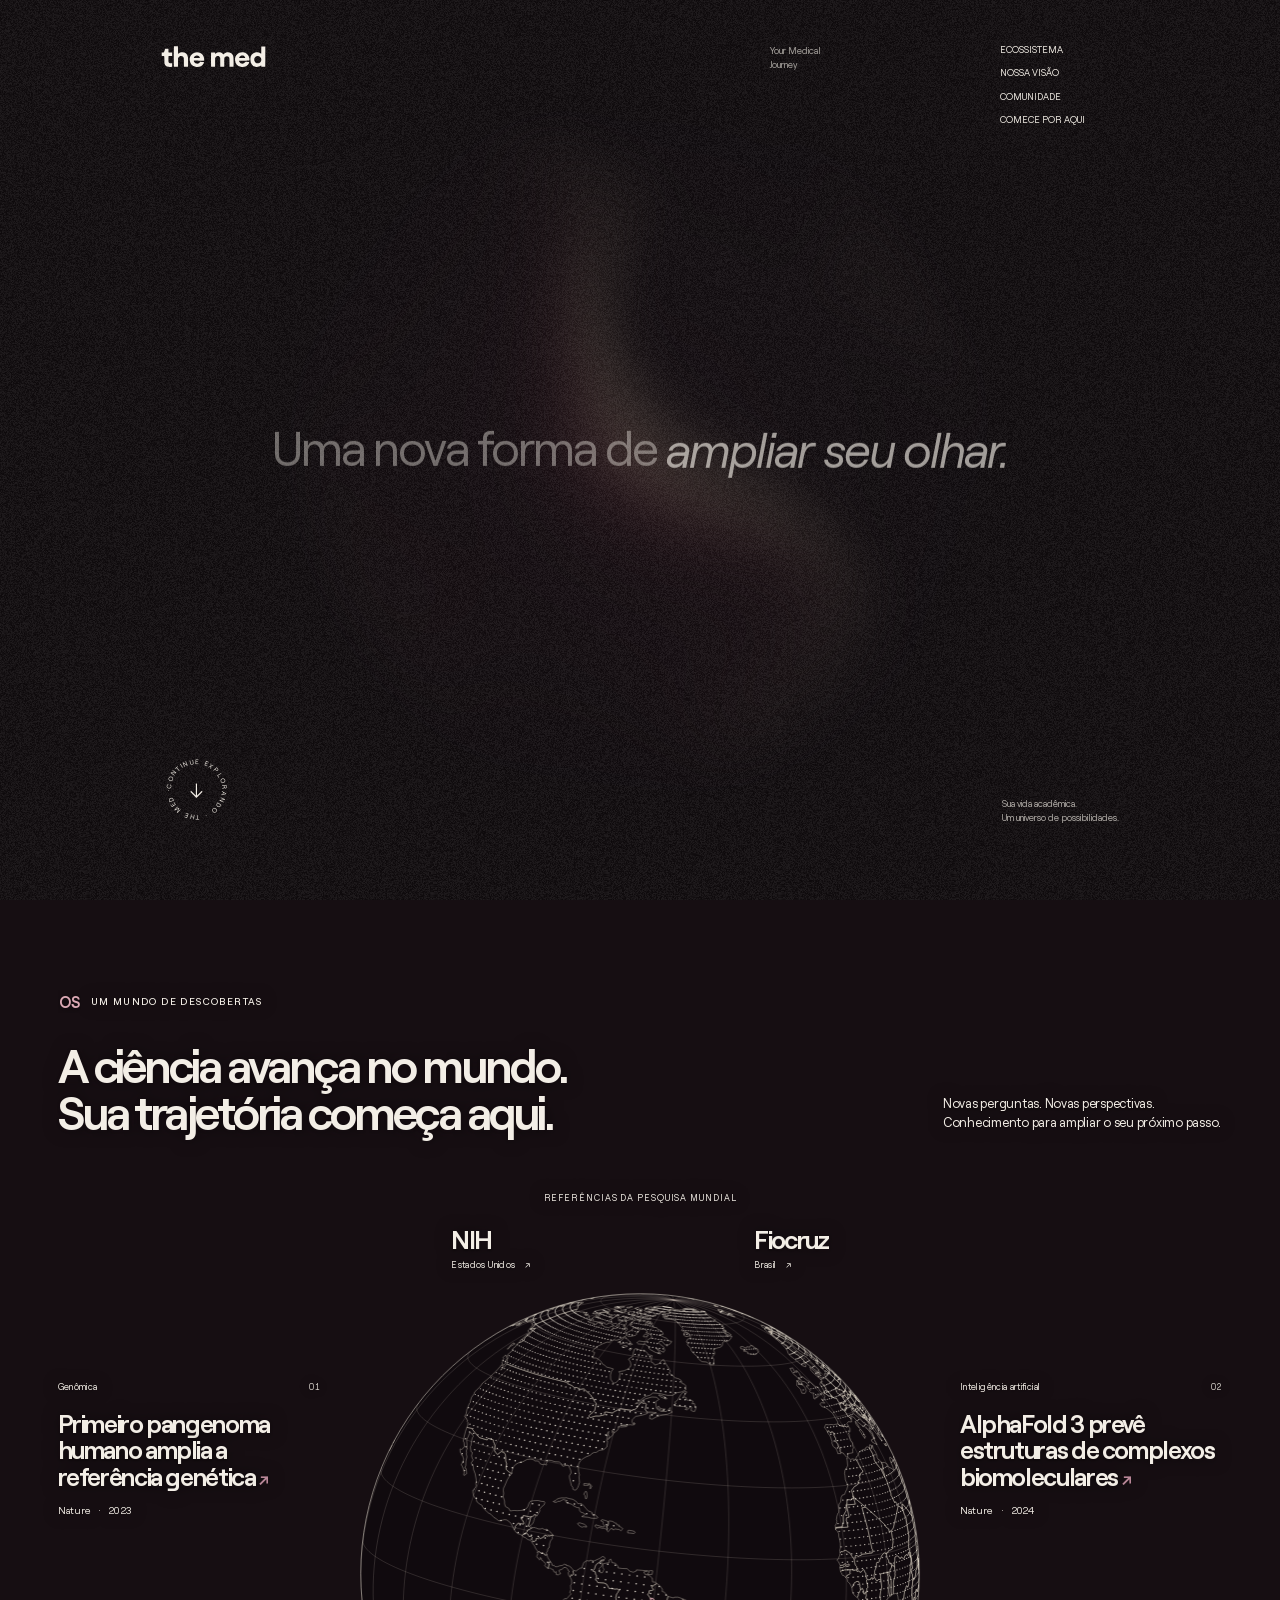
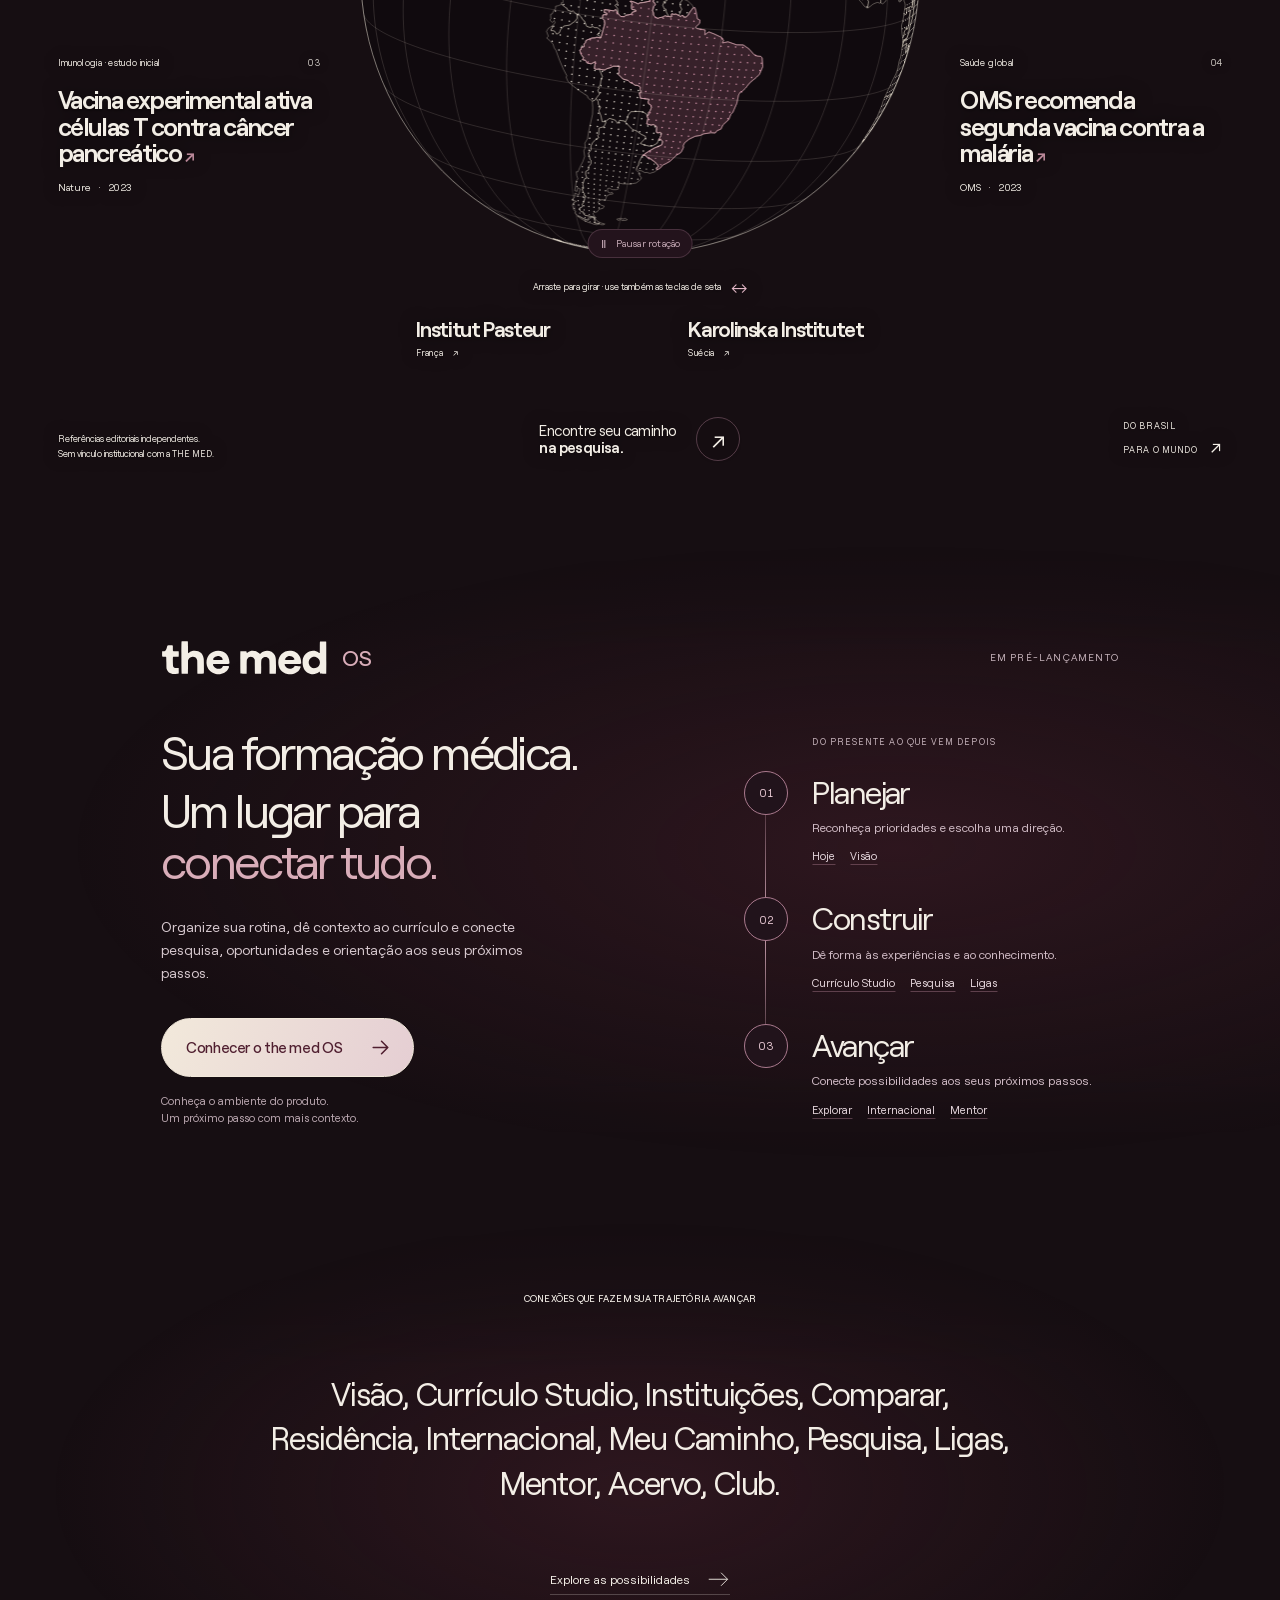
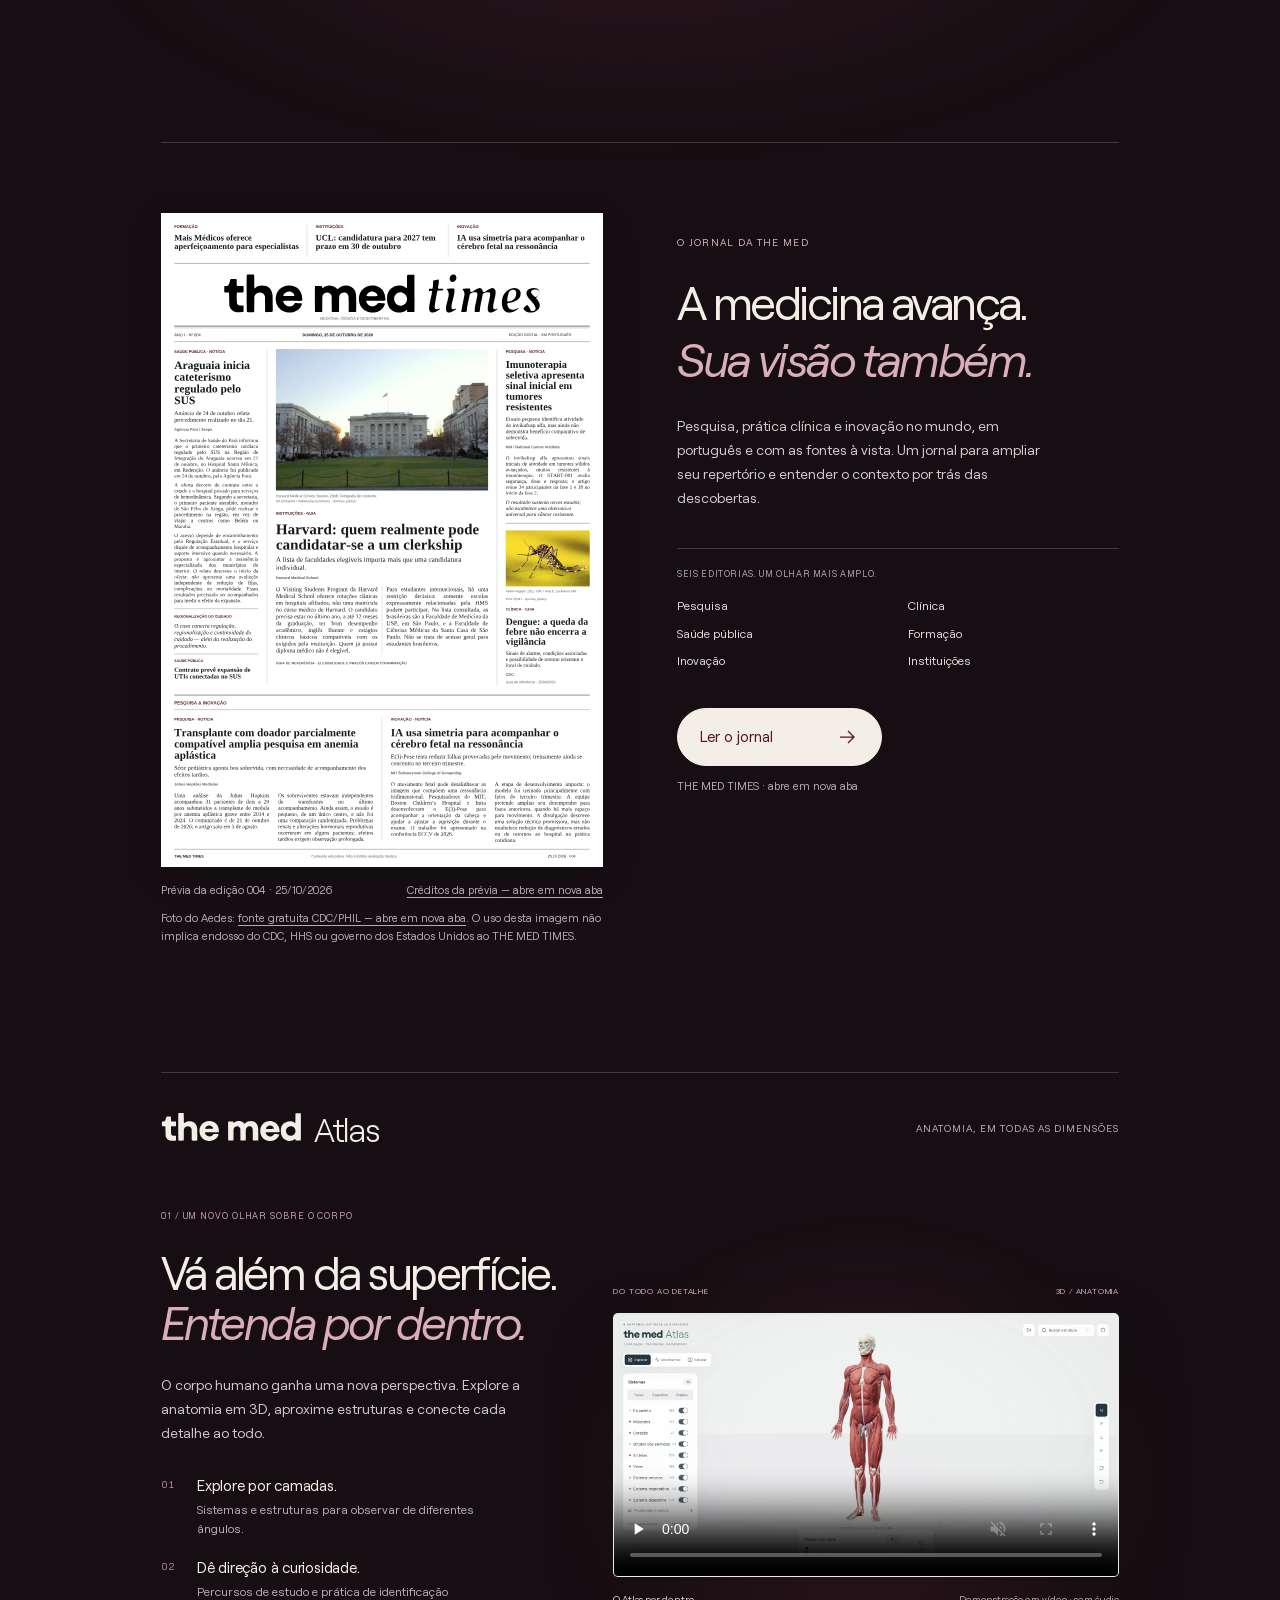
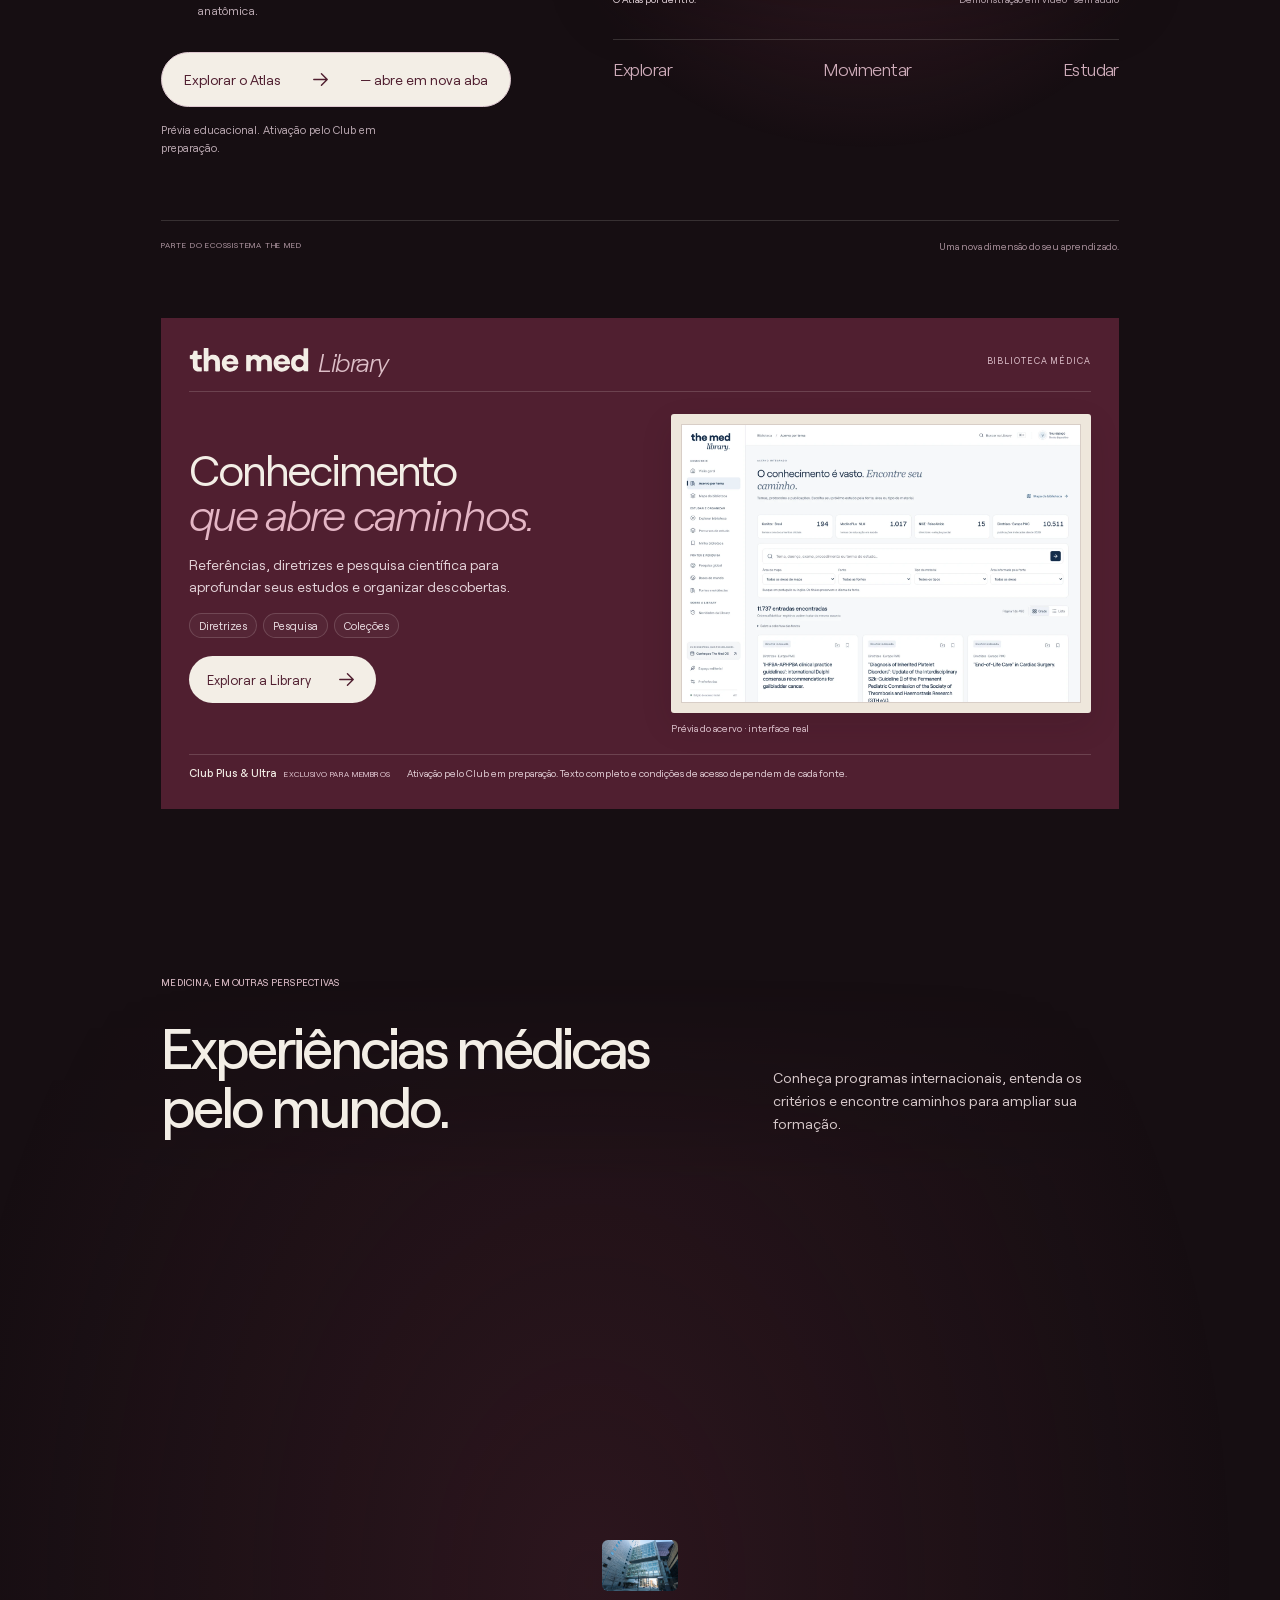
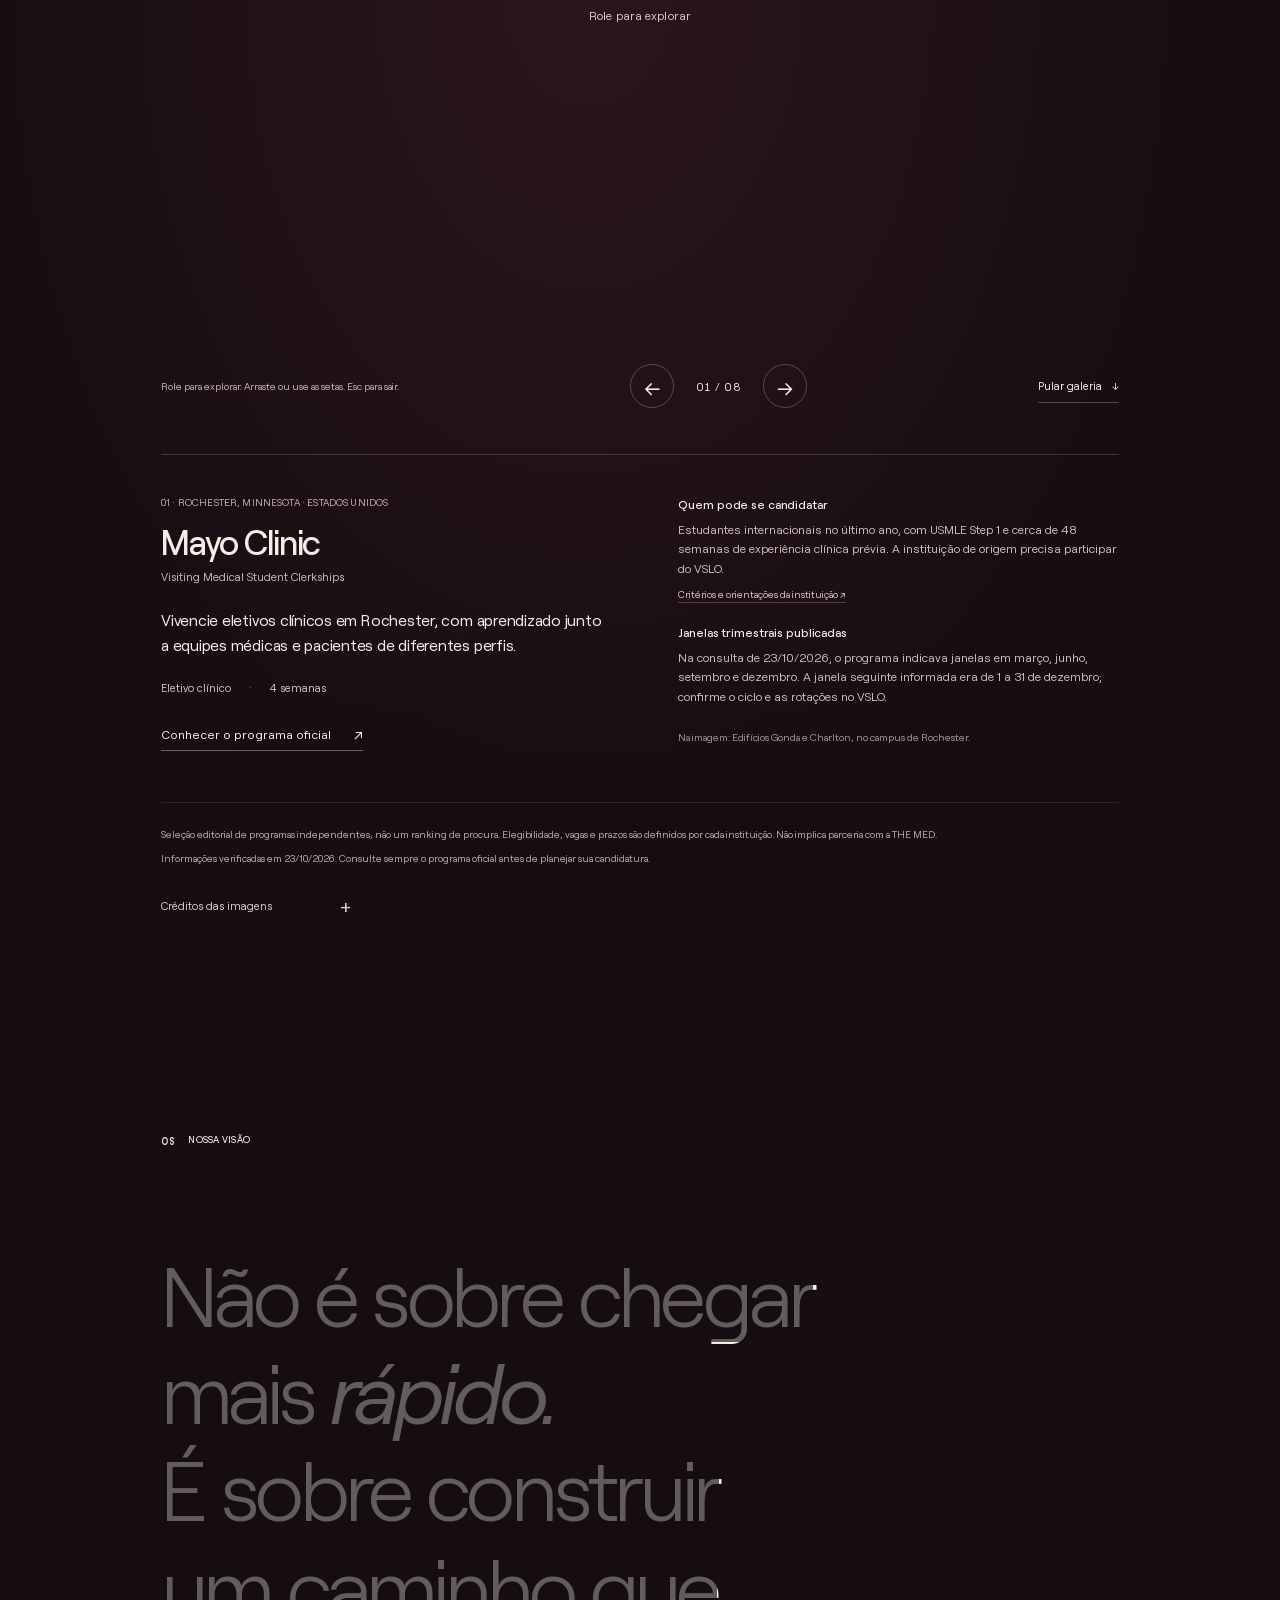
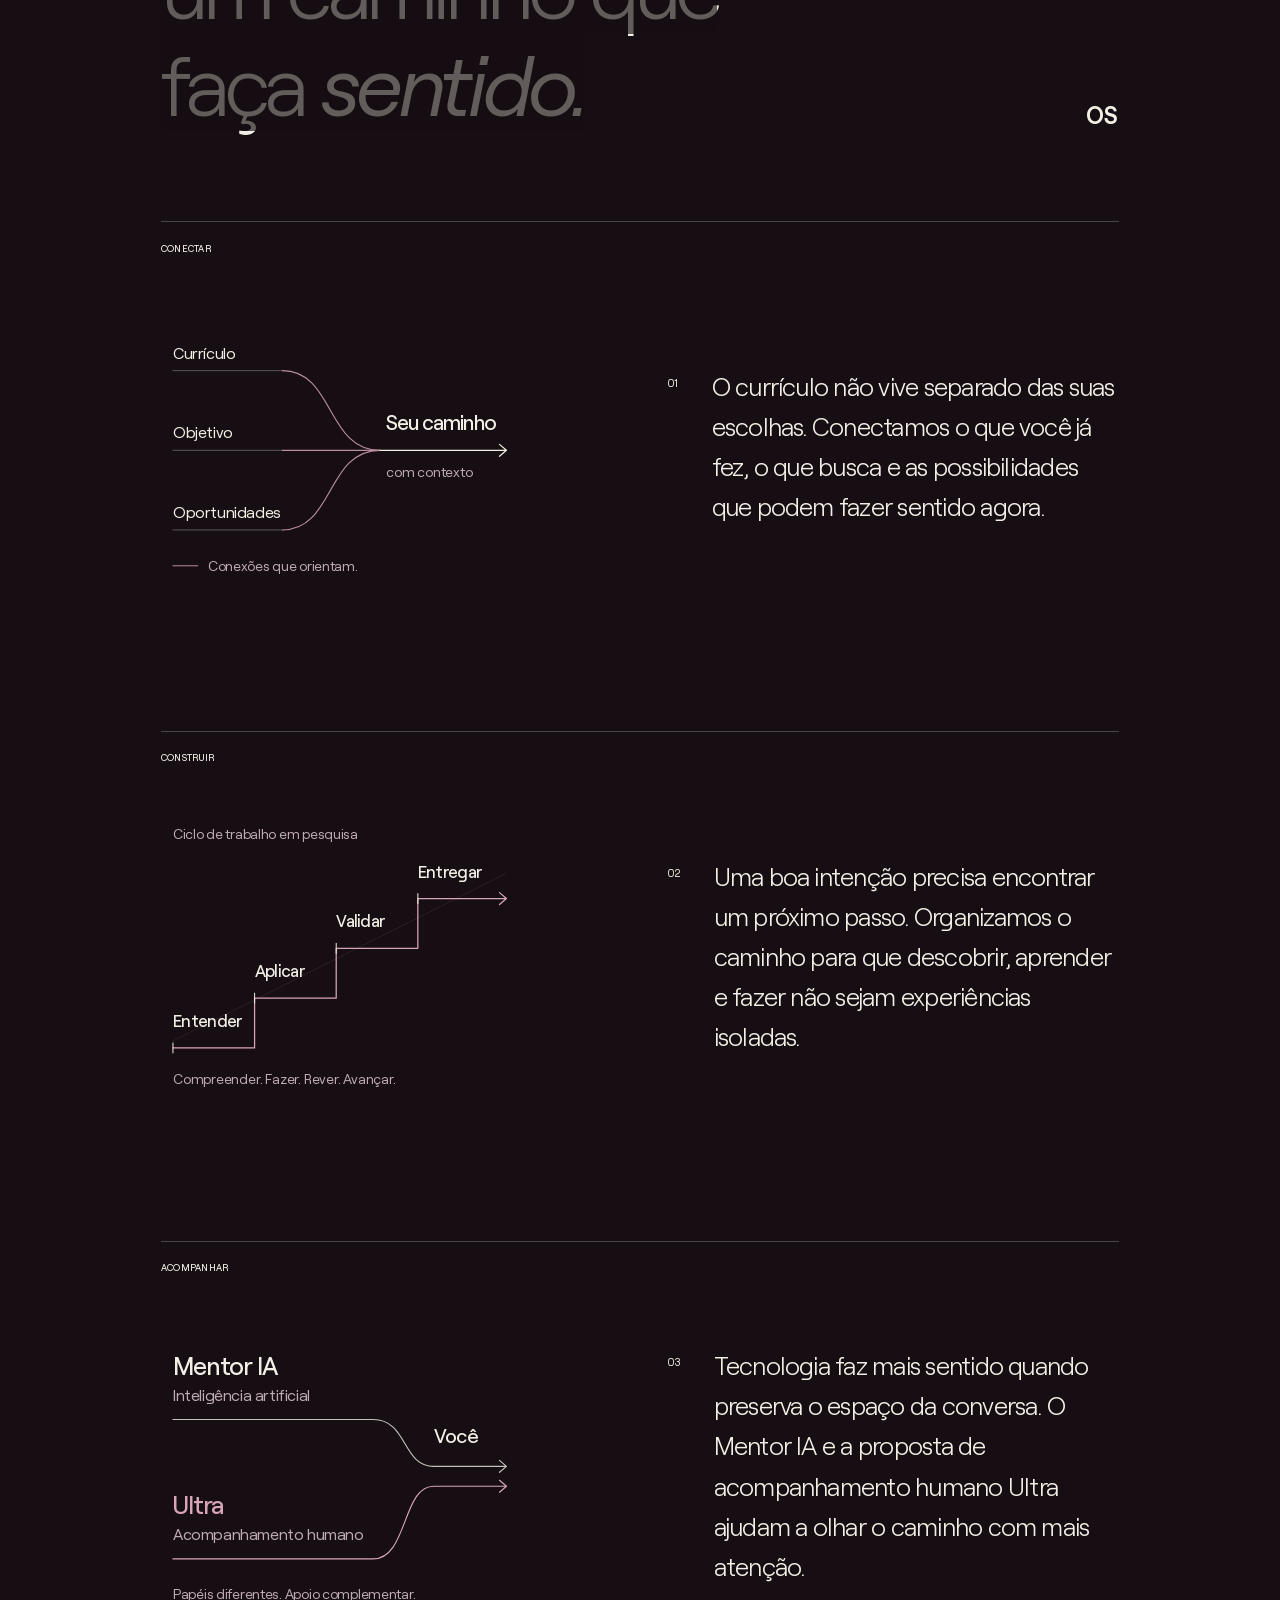
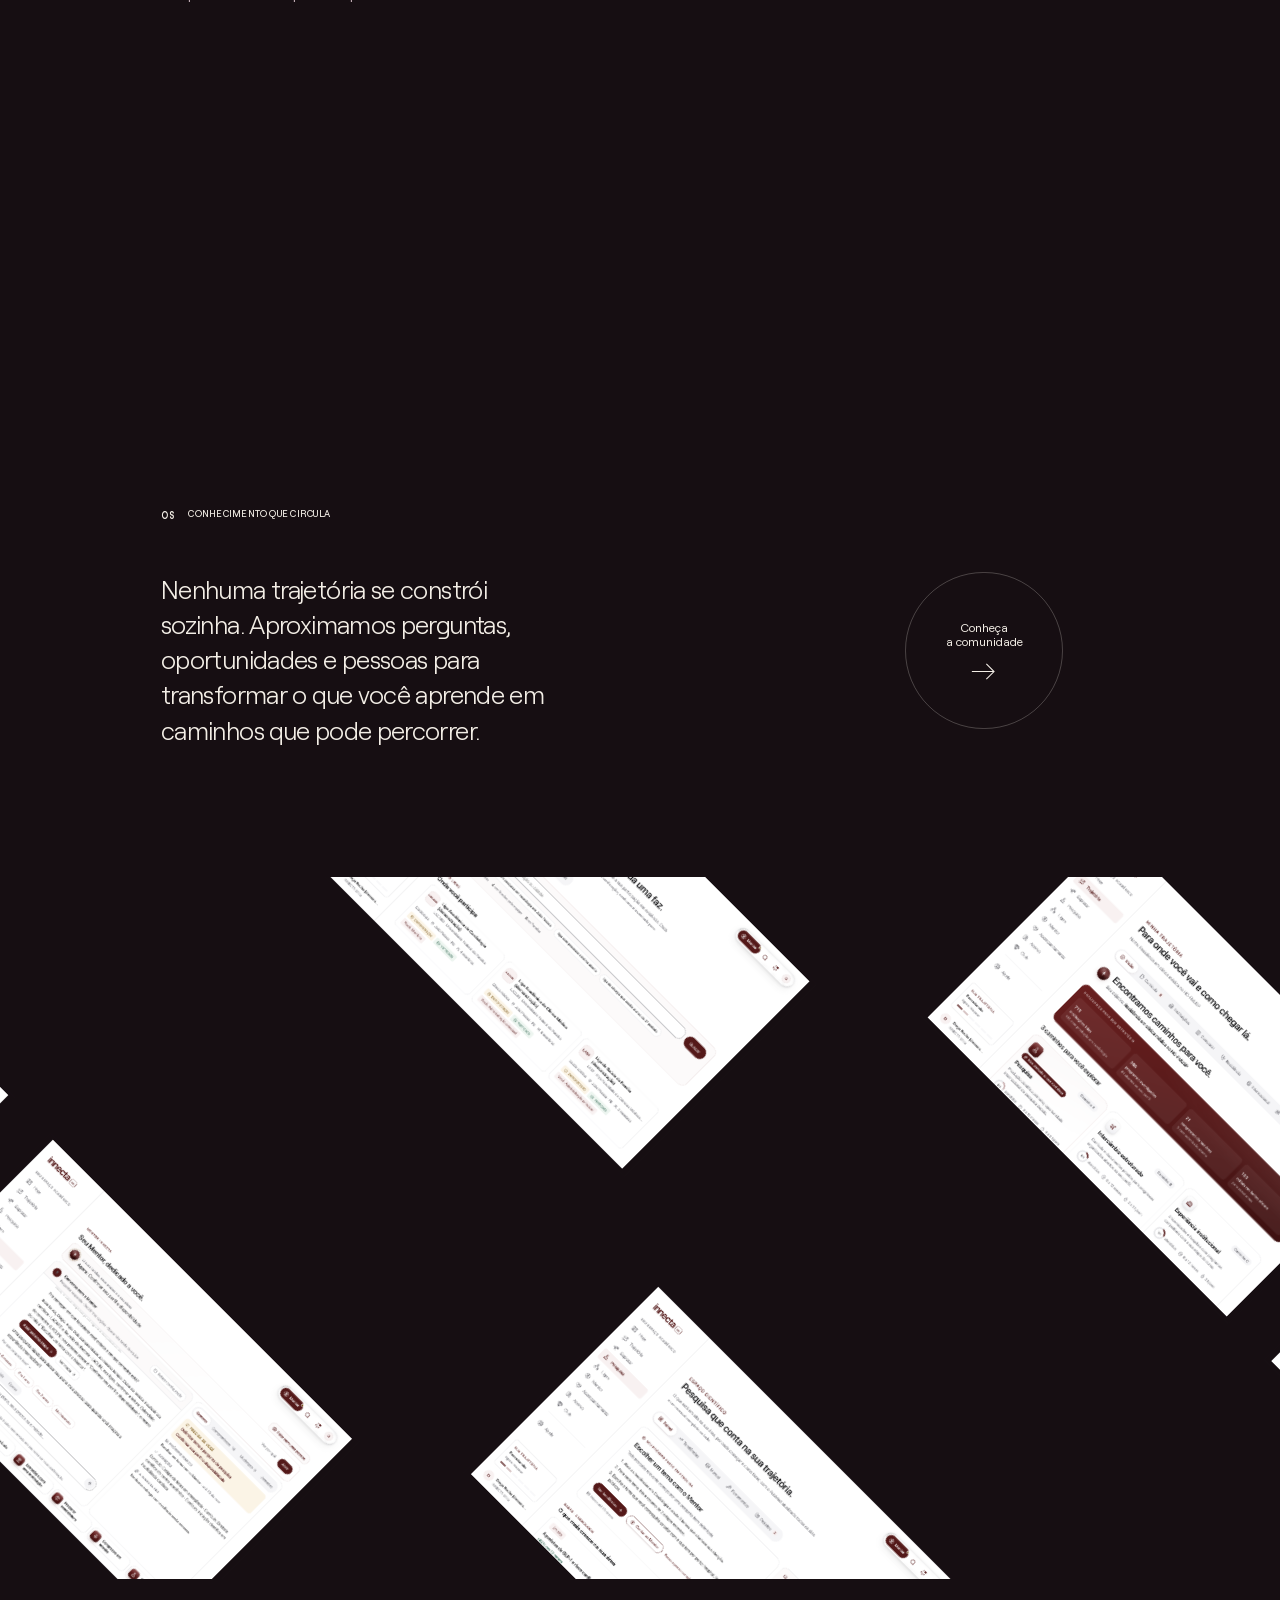
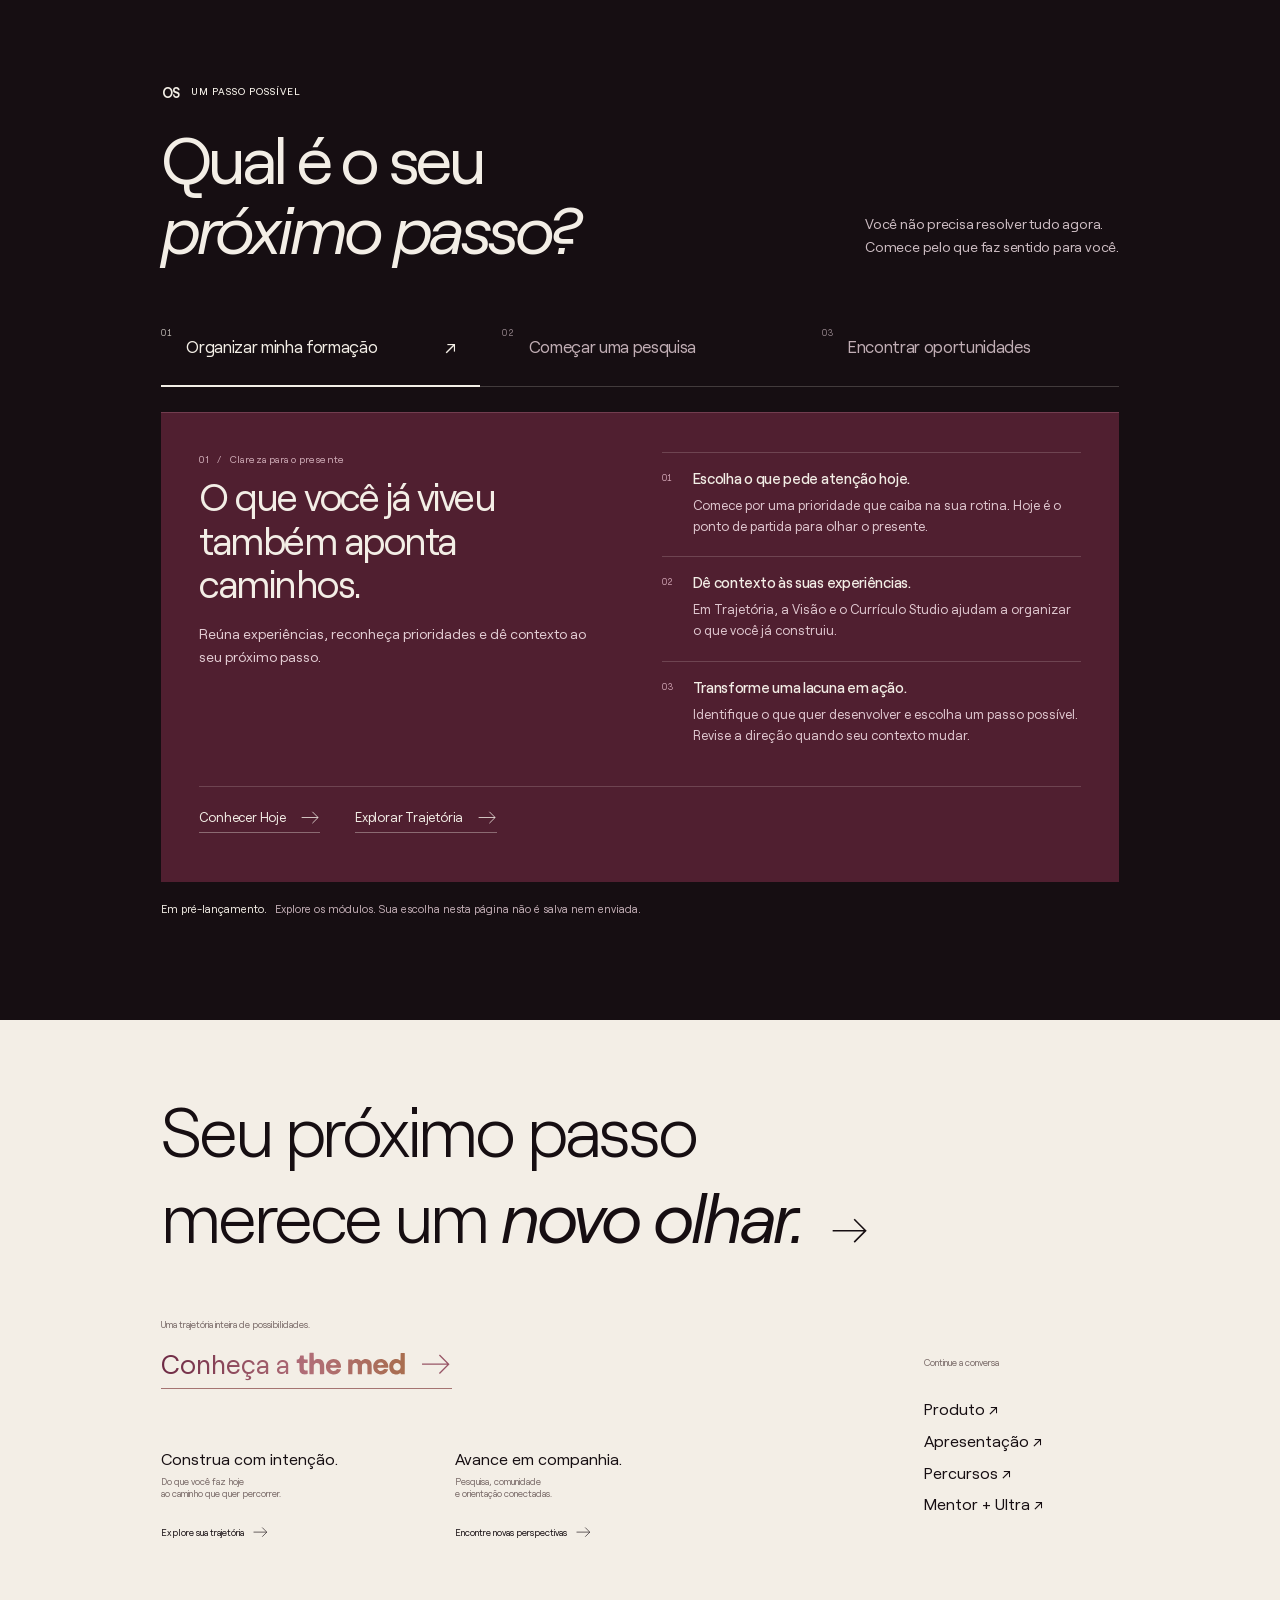
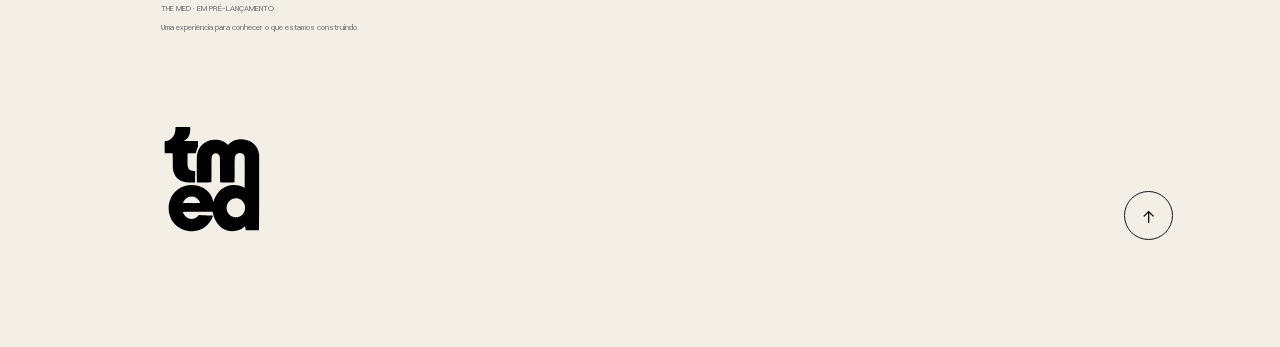
==== index.html @ ea333368 "Publica copia recuperada do site THE MED" ====
<!doctype html><html lang="pt-BR"><head><meta charset="utf-8"><meta name="viewport" content="width=device-width,initial-scale=1"><style data-home-intro-critical>html[data-home-intro="active"] #home .hero-sentence{opacity:0;visibility:hidden}html[data-home-intro="active"] #home .intro-greeting{display:block}html[data-home-intro="active"] .site-header{opacity:0;transform:translateY(-100%)}html[data-home-intro="active"] #home .scroll-seal{opacity:0}</style><script data-home-intro-bootstrap>(function bootstrapHomeIntro(win, doc) {
 if (win.__theMedHomeIntro) return win.__theMedHomeIntro;
 const root=doc.documentElement,now=()=>win.performance?.now?.()??Date.now();
 let resolveStarted;const whenStarted=new Promise(resolve=>{resolveStarted=resolve;});
 const state={bootAt:now(),startedAt:null,initialHash:win.location?.hash||'',whenStarted,ended:false,reason:'',timer:0,now,finish:null};
 win.__theMedHomeIntro=state;
 let media,originalRestoration,changedRestoration=false,originalURL='',suppressedURL='',hashSuppressed=false,navigationChanged=false;
 const markNavigation=()=>{navigationChanged=true;};
 const resetScroll=()=>{if(state.ended)return;const style=root.style,previous=style?.getPropertyValue?.('scroll-behavior')||'',priority=style?.getPropertyPriority?.('scroll-behavior')||'';try{style?.setProperty?.('scroll-behavior','auto','important');win.scrollTo({top:0,left:0,behavior:'auto'});}catch{try{win.scrollTo(0,0);}catch{}}finally{if(previous)style?.setProperty?.('scroll-behavior',previous,priority);else style?.removeProperty?.('scroll-behavior');}};
 const animationStart=event=>{if(state.ended||state.startedAt!==null||event.animationName!=='home-intro-enter')return;state.startedAt=now()-Math.max(0,Number(event.elapsedTime)||0)*1000;resolveStarted(state.startedAt);doc.removeEventListener?.('animationstart',animationStart);};
 const pageHide=()=>state.finish('pagehide');
 const motionChange=()=>{if(media?.matches)state.finish('reduced-motion');};
 state.finish=(reason='complete')=>{
  if(state.ended)return;state.ended=true;state.reason=reason;
  win.clearTimeout(state.timer);root.dataset.homeIntro='done';
  win.removeEventListener?.('pagehide',pageHide);doc.removeEventListener?.('DOMContentLoaded',resetScroll);doc.removeEventListener?.('animationstart',animationStart);if(state.startedAt===null)resolveStarted(null);media?.removeEventListener?.('change',motionChange);
  win.removeEventListener?.('hashchange',markNavigation);win.removeEventListener?.('popstate',markNavigation);
  if(hashSuppressed&&!navigationChanged&&win.location?.href===suppressedURL)try{win.history.replaceState(win.history.state,'',originalURL);}catch{}
  if(changedRestoration)try{win.history.scrollRestoration=originalRestoration;}catch{}
 };
 try {
  media=win.matchMedia?.('(prefers-reduced-motion: reduce)');
  if(media?.matches){state.finish('reduced-motion');return state;}
  root.dataset.homeIntro='active';
  // Native fragment navigation can run after DOMContentLoaded; suppress it before parsing.
  if(state.initialHash)try{originalURL=win.location.href;win.history.replaceState(win.history.state,'',originalURL.split('#')[0]);suppressedURL=win.location.href;hashSuppressed=!win.location.hash;if(hashSuppressed){win.addEventListener?.('hashchange',markNavigation);win.addEventListener?.('popstate',markNavigation);}}catch{}
  try{if(win.history&&'scrollRestoration'in win.history){originalRestoration=win.history.scrollRestoration;win.history.scrollRestoration='manual';changedRestoration=true;}}catch{}
  resetScroll();
  doc.addEventListener?.('animationstart',animationStart);doc.addEventListener?.('DOMContentLoaded',resetScroll,{once:true});win.addEventListener?.('pagehide',pageHide,{once:true});media?.addEventListener?.('change',motionChange);
  // Independent of modules, styles, fonts and WebGL: never strand a gated page.
  state.timer=win.setTimeout(()=>state.finish('watchdog'),8000);
 } catch {state.finish('bootstrap-error');}
 return state;
})(window,document);</script><meta name="theme-color" content="#160e12"><title>the med | Your Medical Journey</title><meta name="description" content="Um ecossistema para conectar sua trajetória acadêmica e médica. Explore planejamento, pesquisa, oportunidades, comunidade e orientação com a THE MED."><meta name="interny-build" content="interny-2026-11-04T13-31-24-750Z"><meta property="og:type" content="website"><meta property="og:title" content="the med | Your Medical Journey"><meta property="og:description" content="Uma nova perspectiva para sua trajetória acadêmica e médica. THE MED, em pré-lançamento."><meta name="twitter:card" content="summary_large_image"><link rel="icon" type="image/svg+xml" href="/assets/favicon.svg?v=symbol09-small-20261024"><link rel="preload" as="font" href="/assets/Roobert-Regular.woff2" type="font/woff2" crossorigin><link rel="modulepreload" href="/js/vendor/three-scene.js"><link rel="stylesheet" href="/css/main.css"><link rel="stylesheet" href="/css/pages.css"><link rel="stylesheet" href="/css/wordmark.css"><link rel="stylesheet" href="/css/video.css"><link rel="stylesheet" href="/css/home-intro.css"><link rel="stylesheet" href="/css/science-globe.css"><link rel="stylesheet" href="/css/principle-visuals.css"><link rel="stylesheet" href="/css/tiles.css"><link rel="stylesheet" href="/css/journey-guide.css"><link rel="stylesheet" href="/css/product-os.css"><link rel="stylesheet" href="/css/times-editorial.css"><link rel="stylesheet" href="/css/ecosystem-sections.css"><link rel="stylesheet" href="/css/medical-experiences.css"><noscript><style>.hero .hero-fallback{opacity:1;visibility:visible}</style><style>.shared-artwork .hero-fallback{opacity:1;visibility:visible}.home-world .shared-artwork{height:100%}</style></noscript></head><body data-page="home" data-build="interny-2026-11-04T13-31-24-750Z"><a class="skip-link" href="#main">Pular para o conteúdo</a><header class="site-header"><div class="container header-grid"><a class="brand" href="/" aria-label="THE MED | Your Medical Journey — início"><span class="brand-wordmark" aria-hidden="true"><svg class="wordmark-svg" viewBox="0 0 281 60" aria-hidden="true" focusable="false"><path fill="currentColor" fill-rule="evenodd" d="M 92.375 57.2666 C 83.6713 55.4367 77.9177 49.1018 76.9458 40.2787 C 75.5897 27.9682 84.2583 18.1786 96.5 18.1956 C 107.6089 18.2111 115.2335 25.8753 115.5419 37.3364 C 115.6448 41.1603 117.1304 40.8077 101.7057 40.6201 C 86.3369 40.4332 86.8411 40.3278 88.3749 43.4057 C 91.4996 49.6762 101.1127 50.6596 103.998 45.004 C 104.6318 43.7617 104.5041 43.7859 109.25 44.0076 C 111.5187 44.1136 113.4499 44.1545 113.5415 44.0984 C 113.6331 44.0423 114.013 44.1124 114.3858 44.2541 C 115.2601 44.5865 115.1454 45.5005 113.9058 48.0777 C 110.4172 55.3308 101.4236 59.1691 92.375 57.2666 Z M 103.954 32.9391 C 104.2841 30.0713 99.7967 26.8101 95.8613 27.0577 C 92.266 27.2839 88 30.4874 88 32.9612 C 88 33.7116 88.0683 33.7175 96.25 33.6696 L 103.875 33.625 L 103.954 32.9391 Z M 213.375 57.2696 C 204.0778 55.2726 198.4495 48.4554 198.0854 38.75 C 197.5735 25.1048 208.9958 15.7439 222.5105 18.7332 C 230.8862 20.5857 236.75 28.4621 236.75 37.86 C 236.75 40.8983 238.1442 40.6223 222.695 40.6419 C 215.3551 40.6512 209.2148 40.7423 209.0499 40.8442 C 208.566 41.1432 208.6992 41.9136 209.514 43.5277 C 212.6155 49.6718 220.706 50.5306 224.9228 45.1634 L 226.0779 43.6931 L 227.8515 43.8813 C 228.8269 43.9849 231.0312 44.1383 232.75 44.2223 C 236.2468 44.3932 236.5424 44.6098 235.6823 46.3714 C 235.4799 46.7859 234.9343 47.9078 234.4697 48.8646 C 231.287 55.4193 221.9959 59.1212 213.375 57.2696 Z M 224.9352 33.45 C 225.4841 32.9945 225.2777 31.9094 224.3917 30.5938 C 222.2189 27.3674 217.5353 26.1047 213.8807 27.7601 C 211.5165 28.8309 208.5192 32.4944 209.2685 33.3973 C 209.6466 33.8529 224.3899 33.9026 224.9352 33.45 Z M 252.4496 57.2404 C 243.7692 55.1059 239.1349 48.2822 239.1281 37.625 C 239.1237 30.8663 240.5404 27.1164 244.6062 23.125 C 250.2829 17.5521 260.5309 16.5591 266.0449 21.0477 C 267.192 21.9815 267.8388 22.2132 268.1034 21.7849 C 268.1765 21.6666 268.2466 17.471 268.2591 12.4613 C 268.2717 7.4516 268.3727 3.2059 268.4837 3.0264 C 268.7197 2.6445 278.6638 2.5638 279.0406 2.9406 C 279.2566 3.1566 279.357 56.7264 279.1418 56.9415 C 278.9002 57.1832 268.9508 57.0508 268.7027 56.8027 C 268.5617 56.6617 268.4304 55.9469 268.4107 55.2141 C 268.3654 53.5231 267.8965 53.3716 266.4747 54.5886 C 263.3129 57.295 257.2974 58.4324 252.4496 57.2404 Z M 261 47.3929 C 270.6585 45.322 271.0226 31.4761 261.493 28.6461 C 254.2921 26.5076 247.9145 33.058 249.8738 40.5801 C 251.2372 45.8145 255.6784 48.5339 261 47.3929 Z M 19.4055 57.2367 C 14.5995 56.431 11.131 53.591 9.7045 49.2935 C 9.1847 47.7274 9.1422 47.0529 9.0128 38.303 C 8.8959 30.3921 8.8182 28.9452 8.5 28.7444 C 8.2937 28.6142 6.8169 28.5059 5.2181 28.5038 C 1.4942 28.4989 1.7218 28.8348 1.8065 23.4671 L 1.875 19.125 L 4.1702 18.9973 C 6.672 18.8582 7.194 18.5837 8.2711 16.8408 C 8.9213 15.7888 10.2267 11.99 10.4182 10.5923 C 10.6546 8.868 10.9743 8.75 15.4102 8.75 C 20.5154 8.75 20 8.1866 20 13.768 C 20 19.5207 19.5171 19.0394 25.2311 18.9818 C 27.5512 18.9584 29.5734 19.0158 29.7248 19.1094 C 30.1254 19.357 30.1024 27.7976 29.7 28.2 C 29.4893 28.4107 28.0846 28.5 24.9806 28.5 C 21.4289 28.5 20.5023 28.571 20.2609 28.8618 C 19.7434 29.4855 20.0029 43.9022 20.5497 44.9004 C 21.7382 47.0701 23.1939 47.6133 27.4163 47.4627 L 29.875 47.375 L 29.943 51.9023 C 29.9945 55.3305 29.9338 56.4929 29.693 56.6902 C 28.9051 57.3357 22.1399 57.6952 19.4055 57.2367 Z M 34.9205 56.9437 C 34.3704 56.536 34.1617 3.0838 34.7077 2.426 C 35.0135 2.0574 44.9283 2.0783 45.2983 2.4483 C 45.4059 2.5559 45.5235 7.0257 45.5595 12.3811 C 45.6329 23.2874 45.6145 23.193 47.3389 21.5461 C 49.6073 19.3796 52.8898 18.25 56.9174 18.25 C 65.6075 18.25 70.7804 22.7988 72.1275 31.625 C 72.5191 34.1907 72.657 56.1089 72.2851 56.68 C 72.0629 57.0213 62.385 57.3398 61.7971 57.0252 C 61.3661 56.7945 61.3371 56.1591 61.2914 45.9527 C 61.2647 39.9975 61.1729 34.7313 61.0874 34.25 C 59.8433 27.252 49.5674 26.3467 46.3251 32.9493 L 45.625 34.375 L 45.5658 45.6009 C 45.5332 51.7752 45.4396 56.8939 45.3578 56.9759 C 45.0164 57.3181 35.3854 57.2884 34.9205 56.9437 Z M 158.9957 56.9498 C 158.543 56.782 158.52 56.2832 158.4491 45.0748 L 158.375 33.375 L 157.6975 32.0905 C 155.0339 27.0407 147.8799 27.3529 145.4509 32.625 C 144.8827 33.8583 144.8733 34.0284 144.75 45.375 L 144.625 56.875 L 139.5178 56.9428 C 136.7089 56.9801 134.3137 56.9137 134.1953 56.7953 C 133.8985 56.4985 133.796 19.2511 134.0915 19.0684 C 134.4962 18.8183 144.11 19.0157 144.375 19.2796 C 144.5125 19.4165 144.625 20.0536 144.625 20.6954 C 144.625 22.2299 145.2036 22.3825 146.4652 21.1808 C 151.121 16.7463 160.166 17.1698 165.0825 22.0525 C 166.7852 23.7435 167.1061 23.801 168.2246 22.6151 C 174.8442 15.5971 187.8515 17.0319 191.9934 25.237 C 194.0439 29.299 194.257 31.1915 194.2386 45.1809 C 194.2303 51.5367 194.1384 56.7894 194.0345 56.8537 C 193.762 57.0221 183.514 57.0973 183.3487 56.9321 C 183.2726 56.856 183.222 51.9182 183.2361 45.9593 C 183.2641 34.2028 183.1826 33.3214 181.8767 31.2526 C 179.7462 27.8778 174.2851 27.6514 171.2481 30.812 C 169.3289 32.8093 169.25 33.4053 169.25 45.9092 C 169.25 54.8491 169.1898 56.7888 168.9089 56.8966 C 168.38 57.0995 159.5278 57.1471 158.9957 56.9498 Z"/></svg></span></a><span class="header-caption" lang="en">Your Medical<br>Journey</span><nav class="desktop-nav" aria-label="Navegação principal"><a href="/#works">Ecossistema</a><a href="/#manifesto">Nossa visão</a><a href="/comunidade/">Comunidade</a><a href="/#contact">Comece por aqui</a></nav><button class="menu-toggle" aria-expanded="false" aria-controls="mobile-menu" aria-label="Abrir menu"><span></span><span></span></button></div></header><div class="mobile-menu" id="mobile-menu" hidden><div class="menu-glow"></div><nav aria-label="Menu móvel"><a href="/#works">Ecossistema</a><a href="/#manifesto">Nossa visão</a><a href="/comunidade/">Comunidade</a><a href="/percursos/">Percursos</a><a href="/#contact">Comece por aqui</a></nav><a class="menu-product" href="https://innectaos.vercel.app/" target="_blank" rel="noopener">Conheça o produto <svg viewBox="0 0 30 20" fill="none" aria-hidden="true"><path d="M1 10h26M18 1l9 9-9 9" stroke="currentColor" stroke-width="1.25"/></svg></a><p>Medicina. Pesquisa. Possibilidades.</p></div><main id="main" data-scroll-container tabindex="-1"><div class="home-world" data-shared-scene><div class="shared-artwork" data-shared-artwork data-render-mode="pending" aria-hidden="true"><div class="hero-fallback" aria-hidden="true"><div class="fallback-field"></div><div class="fallback-lens"></div></div><canvas class="hero-canvas" id="lens-artwork" aria-hidden="true"></canvas></div><section class="hero" id="home"><div class="container hero-inner"><h1 class="hero-sentence"><span class="hero-copy-layer" data-hero-current><span class="hero-line"><span data-hero-prefix>Uma nova forma de</span></span> <span class="hero-line"><i data-hero-word>conectar seu futuro.</i></span></span></h1><a class="scroll-seal" href="#works" aria-label="Explore a THE MED"><svg viewBox="0 0 100 100" aria-hidden="true"><defs><path id="seal-path" d="M50,50 m-36,0 a36,36 0 1,1 72,0 a36,36 0 1,1 -72,0"/></defs><text><textPath href="#seal-path" textLength="225">CONTINUE EXPLORANDO · THE MED · </textPath></text></svg><span>↓</span></a><p class="hero-caption">Sua vida acadêmica.<br>Um universo de possibilidades.</p></div><div class="intro-greeting" aria-hidden="true"><span>Olá.</span><span>Bem-vindo à <i class="intro-brand-mark"><svg class="wordmark-svg" viewBox="0 0 281 60" aria-hidden="true" focusable="false"><path fill="currentColor" fill-rule="evenodd" d="M 92.375 57.2666 C 83.6713 55.4367 77.9177 49.1018 76.9458 40.2787 C 75.5897 27.9682 84.2583 18.1786 96.5 18.1956 C 107.6089 18.2111 115.2335 25.8753 115.5419 37.3364 C 115.6448 41.1603 117.1304 40.8077 101.7057 40.6201 C 86.3369 40.4332 86.8411 40.3278 88.3749 43.4057 C 91.4996 49.6762 101.1127 50.6596 103.998 45.004 C 104.6318 43.7617 104.5041 43.7859 109.25 44.0076 C 111.5187 44.1136 113.4499 44.1545 113.5415 44.0984 C 113.6331 44.0423 114.013 44.1124 114.3858 44.2541 C 115.2601 44.5865 115.1454 45.5005 113.9058 48.0777 C 110.4172 55.3308 101.4236 59.1691 92.375 57.2666 Z M 103.954 32.9391 C 104.2841 30.0713 99.7967 26.8101 95.8613 27.0577 C 92.266 27.2839 88 30.4874 88 32.9612 C 88 33.7116 88.0683 33.7175 96.25 33.6696 L 103.875 33.625 L 103.954 32.9391 Z M 213.375 57.2696 C 204.0778 55.2726 198.4495 48.4554 198.0854 38.75 C 197.5735 25.1048 208.9958 15.7439 222.5105 18.7332 C 230.8862 20.5857 236.75 28.4621 236.75 37.86 C 236.75 40.8983 238.1442 40.6223 222.695 40.6419 C 215.3551 40.6512 209.2148 40.7423 209.0499 40.8442 C 208.566 41.1432 208.6992 41.9136 209.514 43.5277 C 212.6155 49.6718 220.706 50.5306 224.9228 45.1634 L 226.0779 43.6931 L 227.8515 43.8813 C 228.8269 43.9849 231.0312 44.1383 232.75 44.2223 C 236.2468 44.3932 236.5424 44.6098 235.6823 46.3714 C 235.4799 46.7859 234.9343 47.9078 234.4697 48.8646 C 231.287 55.4193 221.9959 59.1212 213.375 57.2696 Z M 224.9352 33.45 C 225.4841 32.9945 225.2777 31.9094 224.3917 30.5938 C 222.2189 27.3674 217.5353 26.1047 213.8807 27.7601 C 211.5165 28.8309 208.5192 32.4944 209.2685 33.3973 C 209.6466 33.8529 224.3899 33.9026 224.9352 33.45 Z M 252.4496 57.2404 C 243.7692 55.1059 239.1349 48.2822 239.1281 37.625 C 239.1237 30.8663 240.5404 27.1164 244.6062 23.125 C 250.2829 17.5521 260.5309 16.5591 266.0449 21.0477 C 267.192 21.9815 267.8388 22.2132 268.1034 21.7849 C 268.1765 21.6666 268.2466 17.471 268.2591 12.4613 C 268.2717 7.4516 268.3727 3.2059 268.4837 3.0264 C 268.7197 2.6445 278.6638 2.5638 279.0406 2.9406 C 279.2566 3.1566 279.357 56.7264 279.1418 56.9415 C 278.9002 57.1832 268.9508 57.0508 268.7027 56.8027 C 268.5617 56.6617 268.4304 55.9469 268.4107 55.2141 C 268.3654 53.5231 267.8965 53.3716 266.4747 54.5886 C 263.3129 57.295 257.2974 58.4324 252.4496 57.2404 Z M 261 47.3929 C 270.6585 45.322 271.0226 31.4761 261.493 28.6461 C 254.2921 26.5076 247.9145 33.058 249.8738 40.5801 C 251.2372 45.8145 255.6784 48.5339 261 47.3929 Z M 19.4055 57.2367 C 14.5995 56.431 11.131 53.591 9.7045 49.2935 C 9.1847 47.7274 9.1422 47.0529 9.0128 38.303 C 8.8959 30.3921 8.8182 28.9452 8.5 28.7444 C 8.2937 28.6142 6.8169 28.5059 5.2181 28.5038 C 1.4942 28.4989 1.7218 28.8348 1.8065 23.4671 L 1.875 19.125 L 4.1702 18.9973 C 6.672 18.8582 7.194 18.5837 8.2711 16.8408 C 8.9213 15.7888 10.2267 11.99 10.4182 10.5923 C 10.6546 8.868 10.9743 8.75 15.4102 8.75 C 20.5154 8.75 20 8.1866 20 13.768 C 20 19.5207 19.5171 19.0394 25.2311 18.9818 C 27.5512 18.9584 29.5734 19.0158 29.7248 19.1094 C 30.1254 19.357 30.1024 27.7976 29.7 28.2 C 29.4893 28.4107 28.0846 28.5 24.9806 28.5 C 21.4289 28.5 20.5023 28.571 20.2609 28.8618 C 19.7434 29.4855 20.0029 43.9022 20.5497 44.9004 C 21.7382 47.0701 23.1939 47.6133 27.4163 47.4627 L 29.875 47.375 L 29.943 51.9023 C 29.9945 55.3305 29.9338 56.4929 29.693 56.6902 C 28.9051 57.3357 22.1399 57.6952 19.4055 57.2367 Z M 34.9205 56.9437 C 34.3704 56.536 34.1617 3.0838 34.7077 2.426 C 35.0135 2.0574 44.9283 2.0783 45.2983 2.4483 C 45.4059 2.5559 45.5235 7.0257 45.5595 12.3811 C 45.6329 23.2874 45.6145 23.193 47.3389 21.5461 C 49.6073 19.3796 52.8898 18.25 56.9174 18.25 C 65.6075 18.25 70.7804 22.7988 72.1275 31.625 C 72.5191 34.1907 72.657 56.1089 72.2851 56.68 C 72.0629 57.0213 62.385 57.3398 61.7971 57.0252 C 61.3661 56.7945 61.3371 56.1591 61.2914 45.9527 C 61.2647 39.9975 61.1729 34.7313 61.0874 34.25 C 59.8433 27.252 49.5674 26.3467 46.3251 32.9493 L 45.625 34.375 L 45.5658 45.6009 C 45.5332 51.7752 45.4396 56.8939 45.3578 56.9759 C 45.0164 57.3181 35.3854 57.2884 34.9205 56.9437 Z M 158.9957 56.9498 C 158.543 56.782 158.52 56.2832 158.4491 45.0748 L 158.375 33.375 L 157.6975 32.0905 C 155.0339 27.0407 147.8799 27.3529 145.4509 32.625 C 144.8827 33.8583 144.8733 34.0284 144.75 45.375 L 144.625 56.875 L 139.5178 56.9428 C 136.7089 56.9801 134.3137 56.9137 134.1953 56.7953 C 133.8985 56.4985 133.796 19.2511 134.0915 19.0684 C 134.4962 18.8183 144.11 19.0157 144.375 19.2796 C 144.5125 19.4165 144.625 20.0536 144.625 20.6954 C 144.625 22.2299 145.2036 22.3825 146.4652 21.1808 C 151.121 16.7463 160.166 17.1698 165.0825 22.0525 C 166.7852 23.7435 167.1061 23.801 168.2246 22.6151 C 174.8442 15.5971 187.8515 17.0319 191.9934 25.237 C 194.0439 29.299 194.257 31.1915 194.2386 45.1809 C 194.2303 51.5367 194.1384 56.7894 194.0345 56.8537 C 193.762 57.0221 183.514 57.0973 183.3487 56.9321 C 183.2726 56.856 183.222 51.9182 183.2361 45.9593 C 183.2641 34.2028 183.1826 33.3214 181.8767 31.2526 C 179.7462 27.8778 174.2851 27.6514 171.2481 30.812 C 169.3289 32.8093 169.25 33.4053 169.25 45.9092 C 169.25 54.8491 169.1898 56.7888 168.9089 56.8966 C 168.38 57.0995 159.5278 57.1471 158.9957 56.9498 Z"/></svg></i></span></div></section><section class="science-section" id="science" aria-labelledby="science-title"><div class="science-heading"><p class="science-kicker"><svg class="science-spark" viewBox="0 0 32 32" fill="none" aria-hidden="true"><text x="16" y="16" text-anchor="middle" dominant-baseline="central" fill="currentColor" font-family="Roobert,Geist,Arial,sans-serif" font-size="24" font-weight="550" letter-spacing="0" textLength="30" lengthAdjust="spacingAndGlyphs">OS</text></svg> UM MUNDO DE DESCOBERTAS</p><h2 id="science-title">A ciência avança no mundo.<br><span>Sua trajetória começa aqui.</span></h2><p class="science-intro">Novas perguntas. Novas perspectivas.<br> Conhecimento para ampliar o seu próximo passo.</p></div><div class="science-composition"><div class="science-side science-side--left"><article class="science-reading science-reading--pangenome"><p class="science-reading-meta"><span>Genômica</span><span>01</span></p><a href="https://doi.org/10.1038/s41586-023-05896-x" target="_blank" rel="noopener noreferrer" aria-label="Primeiro pangenoma humano amplia a referência genética — Nature, 2023. Abrir fonte"><h3>Primeiro pangenoma humano amplia a referência genética<span class="science-link-arrow" aria-hidden="true">↗</span></h3><span class="science-reading-source">Nature <span>·</span> 2023 <span class="science-source-action">Ler fonte ↗</span></span></a></article><article class="science-reading science-reading--vaccine"><p class="science-reading-meta"><span>Imunologia · estudo inicial</span><span>03</span></p><a href="https://www.nature.com/articles/s41586-023-06063-y" target="_blank" rel="noopener noreferrer" aria-label="Vacina experimental ativa células T contra câncer pancreático — Nature, 2023. Abrir fonte"><h3>Vacina experimental ativa células T contra câncer pancreático<span class="science-link-arrow" aria-hidden="true">↗</span></h3><span class="science-reading-source">Nature <span>·</span> 2023 <span class="science-source-action">Ler fonte ↗</span></span></a></article></div><figure class="science-center"><figcaption class="science-reference-label">Referências da pesquisa mundial</figcaption><div class="science-institution-row science-institution-row--top"><a class="science-institution" href="https://www.nih.gov/about-nih" target="_blank" rel="noopener noreferrer"><span>NIH</span><small>Estados Unidos <b aria-hidden="true">↗</b></small></a><a class="science-institution" href="https://portal.fiocruz.br/" target="_blank" rel="noopener noreferrer"><span>Fiocruz</span><small>Brasil <b aria-hidden="true">↗</b></small></a></div><div class="science-sphere" data-science-globe><img data-globe-fallback src="/assets/science-globe/fallback.svg" alt="Globo pontilhado com o Brasil destacado em rosa" width="800" height="800" loading="lazy"><canvas data-globe-canvas aria-hidden="true"></canvas><button class="science-globe-toggle" data-globe-toggle type="button" aria-label="Pausar rotação do globo" aria-pressed="false" hidden><span data-globe-toggle-icon aria-hidden="true">Ⅱ</span><span data-globe-toggle-text>Pausar rotação</span></button></div><p class="science-globe-hint" id="science-globe-hint"><span class="science-hint-pointer">Arraste para girar · use também as teclas de seta</span><span class="science-hint-touch">Deslize na horizontal para girar</span><span aria-hidden="true">↔</span></p><div class="science-institution-row science-institution-row--bottom"><a class="science-institution" href="https://www.pasteur.fr/en" target="_blank" rel="noopener noreferrer"><span>Institut Pasteur</span><small>França <b aria-hidden="true">↗</b></small></a><a class="science-institution" href="https://ki.se/en" target="_blank" rel="noopener noreferrer"><span>Karolinska Institutet</span><small>Suécia <b aria-hidden="true">↗</b></small></a></div></figure><div class="science-side science-side--right"><article class="science-reading science-reading--alphafold"><p class="science-reading-meta"><span>Inteligência artificial</span><span>02</span></p><a href="https://www.nature.com/articles/s41586-024-07487-w" target="_blank" rel="noopener noreferrer" aria-label="AlphaFold 3 prevê estruturas de complexos biomoleculares — Nature, 2024. Abrir fonte"><h3>AlphaFold 3 prevê estruturas de complexos biomoleculares<span class="science-link-arrow" aria-hidden="true">↗</span></h3><span class="science-reading-source">Nature <span>·</span> 2024 <span class="science-source-action">Ler fonte ↗</span></span></a></article><article class="science-reading science-reading--malaria"><p class="science-reading-meta"><span>Saúde global</span><span>04</span></p><a href="https://www.who.int/news/item/02-10-2023-who-recommends-r21-matrix-m-vaccine-for-malaria-prevention-in-updated-advice-on-immunization" target="_blank" rel="noopener noreferrer" aria-label="OMS recomenda segunda vacina contra a malária — OMS, 2023. Abrir fonte"><h3>OMS recomenda segunda vacina contra a malária<span class="science-link-arrow" aria-hidden="true">↗</span></h3><span class="science-reading-source">OMS <span>·</span> 2023 <span class="science-source-action">Ler fonte ↗</span></span></a></article></div></div><div class="science-foot"><p>Referências editoriais independentes.<br>Sem vínculo institucional com a THE MED.</p><a href="/modulos/pesquisa/" class="science-cta"><span>Encontre seu caminho<br><strong>na pesquisa.</strong></span><span class="science-cta-arrow" aria-hidden="true">↗</span></a><span class="science-coordinate" aria-hidden="true">DO BRASIL<br>PARA O MUNDO <span>↗</span></span></div></section></div><div class="container home-content"><section id="product-os" class="product-os" aria-labelledby="product-os-title"><header class="product-os-topline"><div class="product-os-brand" role="img" aria-label="the med OS"><span class="product-os-wordmark" aria-hidden="true"><svg class="wordmark-svg" viewBox="0 0 281 60" aria-hidden="true" focusable="false"><path fill="currentColor" fill-rule="evenodd" d="M 92.375 57.2666 C 83.6713 55.4367 77.9177 49.1018 76.9458 40.2787 C 75.5897 27.9682 84.2583 18.1786 96.5 18.1956 C 107.6089 18.2111 115.2335 25.8753 115.5419 37.3364 C 115.6448 41.1603 117.1304 40.8077 101.7057 40.6201 C 86.3369 40.4332 86.8411 40.3278 88.3749 43.4057 C 91.4996 49.6762 101.1127 50.6596 103.998 45.004 C 104.6318 43.7617 104.5041 43.7859 109.25 44.0076 C 111.5187 44.1136 113.4499 44.1545 113.5415 44.0984 C 113.6331 44.0423 114.013 44.1124 114.3858 44.2541 C 115.2601 44.5865 115.1454 45.5005 113.9058 48.0777 C 110.4172 55.3308 101.4236 59.1691 92.375 57.2666 Z M 103.954 32.9391 C 104.2841 30.0713 99.7967 26.8101 95.8613 27.0577 C 92.266 27.2839 88 30.4874 88 32.9612 C 88 33.7116 88.0683 33.7175 96.25 33.6696 L 103.875 33.625 L 103.954 32.9391 Z M 213.375 57.2696 C 204.0778 55.2726 198.4495 48.4554 198.0854 38.75 C 197.5735 25.1048 208.9958 15.7439 222.5105 18.7332 C 230.8862 20.5857 236.75 28.4621 236.75 37.86 C 236.75 40.8983 238.1442 40.6223 222.695 40.6419 C 215.3551 40.6512 209.2148 40.7423 209.0499 40.8442 C 208.566 41.1432 208.6992 41.9136 209.514 43.5277 C 212.6155 49.6718 220.706 50.5306 224.9228 45.1634 L 226.0779 43.6931 L 227.8515 43.8813 C 228.8269 43.9849 231.0312 44.1383 232.75 44.2223 C 236.2468 44.3932 236.5424 44.6098 235.6823 46.3714 C 235.4799 46.7859 234.9343 47.9078 234.4697 48.8646 C 231.287 55.4193 221.9959 59.1212 213.375 57.2696 Z M 224.9352 33.45 C 225.4841 32.9945 225.2777 31.9094 224.3917 30.5938 C 222.2189 27.3674 217.5353 26.1047 213.8807 27.7601 C 211.5165 28.8309 208.5192 32.4944 209.2685 33.3973 C 209.6466 33.8529 224.3899 33.9026 224.9352 33.45 Z M 252.4496 57.2404 C 243.7692 55.1059 239.1349 48.2822 239.1281 37.625 C 239.1237 30.8663 240.5404 27.1164 244.6062 23.125 C 250.2829 17.5521 260.5309 16.5591 266.0449 21.0477 C 267.192 21.9815 267.8388 22.2132 268.1034 21.7849 C 268.1765 21.6666 268.2466 17.471 268.2591 12.4613 C 268.2717 7.4516 268.3727 3.2059 268.4837 3.0264 C 268.7197 2.6445 278.6638 2.5638 279.0406 2.9406 C 279.2566 3.1566 279.357 56.7264 279.1418 56.9415 C 278.9002 57.1832 268.9508 57.0508 268.7027 56.8027 C 268.5617 56.6617 268.4304 55.9469 268.4107 55.2141 C 268.3654 53.5231 267.8965 53.3716 266.4747 54.5886 C 263.3129 57.295 257.2974 58.4324 252.4496 57.2404 Z M 261 47.3929 C 270.6585 45.322 271.0226 31.4761 261.493 28.6461 C 254.2921 26.5076 247.9145 33.058 249.8738 40.5801 C 251.2372 45.8145 255.6784 48.5339 261 47.3929 Z M 19.4055 57.2367 C 14.5995 56.431 11.131 53.591 9.7045 49.2935 C 9.1847 47.7274 9.1422 47.0529 9.0128 38.303 C 8.8959 30.3921 8.8182 28.9452 8.5 28.7444 C 8.2937 28.6142 6.8169 28.5059 5.2181 28.5038 C 1.4942 28.4989 1.7218 28.8348 1.8065 23.4671 L 1.875 19.125 L 4.1702 18.9973 C 6.672 18.8582 7.194 18.5837 8.2711 16.8408 C 8.9213 15.7888 10.2267 11.99 10.4182 10.5923 C 10.6546 8.868 10.9743 8.75 15.4102 8.75 C 20.5154 8.75 20 8.1866 20 13.768 C 20 19.5207 19.5171 19.0394 25.2311 18.9818 C 27.5512 18.9584 29.5734 19.0158 29.7248 19.1094 C 30.1254 19.357 30.1024 27.7976 29.7 28.2 C 29.4893 28.4107 28.0846 28.5 24.9806 28.5 C 21.4289 28.5 20.5023 28.571 20.2609 28.8618 C 19.7434 29.4855 20.0029 43.9022 20.5497 44.9004 C 21.7382 47.0701 23.1939 47.6133 27.4163 47.4627 L 29.875 47.375 L 29.943 51.9023 C 29.9945 55.3305 29.9338 56.4929 29.693 56.6902 C 28.9051 57.3357 22.1399 57.6952 19.4055 57.2367 Z M 34.9205 56.9437 C 34.3704 56.536 34.1617 3.0838 34.7077 2.426 C 35.0135 2.0574 44.9283 2.0783 45.2983 2.4483 C 45.4059 2.5559 45.5235 7.0257 45.5595 12.3811 C 45.6329 23.2874 45.6145 23.193 47.3389 21.5461 C 49.6073 19.3796 52.8898 18.25 56.9174 18.25 C 65.6075 18.25 70.7804 22.7988 72.1275 31.625 C 72.5191 34.1907 72.657 56.1089 72.2851 56.68 C 72.0629 57.0213 62.385 57.3398 61.7971 57.0252 C 61.3661 56.7945 61.3371 56.1591 61.2914 45.9527 C 61.2647 39.9975 61.1729 34.7313 61.0874 34.25 C 59.8433 27.252 49.5674 26.3467 46.3251 32.9493 L 45.625 34.375 L 45.5658 45.6009 C 45.5332 51.7752 45.4396 56.8939 45.3578 56.9759 C 45.0164 57.3181 35.3854 57.2884 34.9205 56.9437 Z M 158.9957 56.9498 C 158.543 56.782 158.52 56.2832 158.4491 45.0748 L 158.375 33.375 L 157.6975 32.0905 C 155.0339 27.0407 147.8799 27.3529 145.4509 32.625 C 144.8827 33.8583 144.8733 34.0284 144.75 45.375 L 144.625 56.875 L 139.5178 56.9428 C 136.7089 56.9801 134.3137 56.9137 134.1953 56.7953 C 133.8985 56.4985 133.796 19.2511 134.0915 19.0684 C 134.4962 18.8183 144.11 19.0157 144.375 19.2796 C 144.5125 19.4165 144.625 20.0536 144.625 20.6954 C 144.625 22.2299 145.2036 22.3825 146.4652 21.1808 C 151.121 16.7463 160.166 17.1698 165.0825 22.0525 C 166.7852 23.7435 167.1061 23.801 168.2246 22.6151 C 174.8442 15.5971 187.8515 17.0319 191.9934 25.237 C 194.0439 29.299 194.257 31.1915 194.2386 45.1809 C 194.2303 51.5367 194.1384 56.7894 194.0345 56.8537 C 193.762 57.0221 183.514 57.0973 183.3487 56.9321 C 183.2726 56.856 183.222 51.9182 183.2361 45.9593 C 183.2641 34.2028 183.1826 33.3214 181.8767 31.2526 C 179.7462 27.8778 174.2851 27.6514 171.2481 30.812 C 169.3289 32.8093 169.25 33.4053 169.25 45.9092 C 169.25 54.8491 169.1898 56.7888 168.9089 56.8966 C 168.38 57.0995 159.5278 57.1471 158.9957 56.9498 Z"/></svg></span><span class="product-os-suffix" aria-hidden="true">OS</span></div><p class="product-os-status">EM PRÉ-LANÇAMENTO</p></header><div class="product-os-composition"><div class="product-os-copy reveal"><h2 id="product-os-title"><span>Sua formação médica.</span><span>Um lugar para <em>conectar tudo.</em></span></h2><p class="product-os-description">Organize sua rotina, dê contexto ao currículo e conecte pesquisa, oportunidades e orientação aos seus próximos passos.</p><a class="product-os-button" href="https://themed-os.vercel.app/" target="_blank" rel="noopener noreferrer" aria-label="Conhecer o the med OS — abrir o produto em nova aba"><span>Conhecer o the med OS</span><svg viewBox="0 0 24 24" fill="none" aria-hidden="true"><path d="M5 12h14m-6-6 6 6-6 6" stroke="currentColor" stroke-width="1.5" stroke-linecap="round" stroke-linejoin="round"/></svg></a><p class="product-os-note">Conheça o ambiente do produto.<span>Um próximo passo com mais contexto.</span></p></div><div class="product-os-path reveal"><p class="product-os-path-label">DO PRESENTE AO QUE VEM DEPOIS</p><ol class="product-os-flow" aria-label="Três movimentos conectados na sua formação"><li><span class="product-os-node" aria-hidden="true">01</span><div><h3>Planejar</h3><p>Reconheça prioridades e escolha uma direção.</p><nav aria-label="Módulos para planejar"><a href="/modulos/hoje/">Hoje</a><a href="/modulos/trajetoria/">Visão</a></nav></div></li><li><span class="product-os-node" aria-hidden="true">02</span><div><h3>Construir</h3><p>Dê forma às experiências e ao conhecimento.</p><nav aria-label="Módulos para construir"><a href="/modulos/trajetoria/">Currículo Studio</a><a href="/modulos/pesquisa/">Pesquisa</a><a href="/modulos/ligas/">Ligas</a></nav></div></li><li><span class="product-os-node" aria-hidden="true">03</span><div><h3>Avançar</h3><p>Conecte possibilidades aos seus próximos passos.</p><nav aria-label="Módulos para avançar"><a href="/modulos/explorar/">Explorar</a><a href="/modulos/trajetoria/">Internacional</a><a href="/modulos/mentor/">Mentor</a></nav></div></li></ol></div></div></section><section id="partners"><span id="works" class="legacy-anchor" aria-hidden="true"></span><h2 class="eyebrow reveal">CONEXÕES QUE FAZEM SUA TRAJETÓRIA AVANÇAR</h2><p class="capability-words reveal"><span>Visão</span> <span>Currículo Studio</span> <span>Instituições</span> <span>Comparar</span> <span>Residência</span> <span>Internacional</span> <span>Meu Caminho</span> <span>Pesquisa</span> <span>Ligas</span> <span>Mentor</span> <span>Acervo</span> <span>Club</span></p><a class="text-link reveal" href="/modulos/trajetoria/">Explore as possibilidades <svg viewBox="0 0 30 20" fill="none" aria-hidden="true"><path d="M1 10h26M18 1l9 9-9 9" stroke="currentColor" stroke-width="1.25"/></svg></a></section><section id="the-med-times" class="times-editorial" aria-labelledby="times-editorial-title"><div class="times-editorial-composition"><figure class="times-editorial-paper" data-times-preview-edition="004" data-times-preview-date="2026-10-25"><a class="times-editorial-paper-link" href="https://themedtimes.vercel.app/" target="_blank" rel="noopener noreferrer" aria-label="Abrir o THE MED TIMES para leitura completa em nova aba. Prévia da edição 004, de 25 de outubro de 2026."><img class="times-editorial-frontpage" src="/assets/the-med-times-frontpage-004.svg" width="1000" height="1480" alt="THE MED TIMES: capa completa da edição 004, de 25 de outubro de 2026, com manchetes, colunas e fotografias de contexto." loading="lazy" decoding="async"></a><figcaption class="times-editorial-paper-caption"><span>Prévia da edição 004 · 25/10/2026</span><a class="times-editorial-credits" href="/assets/the-med-times-frontpage-004-credits.txt" target="_blank" rel="noopener noreferrer">Créditos da prévia<span class="sr-only"> — abre em nova aba</span></a><p class="times-editorial-photo-notice">Foto do Aedes: <a href="https://wwwn.cdc.gov/phil/Details.aspx?pid=26041" target="_blank" rel="noopener noreferrer">fonte gratuita CDC/PHIL<span class="sr-only"> — abre em nova aba</span></a>. O uso desta imagem não implica endosso do CDC, HHS ou governo dos Estados Unidos ao THE MED TIMES.</p></figcaption></figure><div class="times-editorial-copy"><p class="times-editorial-eyebrow">O jornal da THE MED</p><h2 id="times-editorial-title"><span>A medicina avança.</span><em>Sua visão também.</em></h2><p class="times-editorial-description">Pesquisa, prática clínica e inovação no mundo, em português e com as fontes à vista. Um jornal para ampliar seu repertório e entender o contexto por trás das descobertas.</p><div class="times-editorial-desk"><p class="times-editorial-desk-label">Seis editorias. Um olhar mais amplo.</p><ul class="times-editorial-sections" aria-label="Editorias do THE MED TIMES"><li>Pesquisa</li><li>Clínica</li><li>Saúde pública</li><li>Formação</li><li>Inovação</li><li>Instituições</li></ul></div><div class="times-editorial-action" data-times-availability="available"><a class="times-editorial-button" href="https://themedtimes.vercel.app/" target="_blank" rel="noopener noreferrer" aria-describedby="times-editorial-access"><span>Ler o jornal</span><svg viewBox="0 0 24 24" fill="none" aria-hidden="true"><path d="M5 12h14m-6-6 6 6-6 6" stroke="currentColor" stroke-width="1.25"/></svg></a><p class="times-editorial-access" id="times-editorial-access">THE MED TIMES · abre em nova aba</p></div></div></div></section><section id="the-med-atlas" class="eco-section eco-atlas" aria-labelledby="eco-atlas-title">
 <header class="eco-topline"><div class="eco-brand" role="img" aria-label="the med Atlas"><span class="eco-wordmark" aria-hidden="true"><svg class="wordmark-svg" viewBox="0 0 281 60" aria-hidden="true" focusable="false"><path fill="currentColor" fill-rule="evenodd" d="M 92.375 57.2666 C 83.6713 55.4367 77.9177 49.1018 76.9458 40.2787 C 75.5897 27.9682 84.2583 18.1786 96.5 18.1956 C 107.6089 18.2111 115.2335 25.8753 115.5419 37.3364 C 115.6448 41.1603 117.1304 40.8077 101.7057 40.6201 C 86.3369 40.4332 86.8411 40.3278 88.3749 43.4057 C 91.4996 49.6762 101.1127 50.6596 103.998 45.004 C 104.6318 43.7617 104.5041 43.7859 109.25 44.0076 C 111.5187 44.1136 113.4499 44.1545 113.5415 44.0984 C 113.6331 44.0423 114.013 44.1124 114.3858 44.2541 C 115.2601 44.5865 115.1454 45.5005 113.9058 48.0777 C 110.4172 55.3308 101.4236 59.1691 92.375 57.2666 Z M 103.954 32.9391 C 104.2841 30.0713 99.7967 26.8101 95.8613 27.0577 C 92.266 27.2839 88 30.4874 88 32.9612 C 88 33.7116 88.0683 33.7175 96.25 33.6696 L 103.875 33.625 L 103.954 32.9391 Z M 213.375 57.2696 C 204.0778 55.2726 198.4495 48.4554 198.0854 38.75 C 197.5735 25.1048 208.9958 15.7439 222.5105 18.7332 C 230.8862 20.5857 236.75 28.4621 236.75 37.86 C 236.75 40.8983 238.1442 40.6223 222.695 40.6419 C 215.3551 40.6512 209.2148 40.7423 209.0499 40.8442 C 208.566 41.1432 208.6992 41.9136 209.514 43.5277 C 212.6155 49.6718 220.706 50.5306 224.9228 45.1634 L 226.0779 43.6931 L 227.8515 43.8813 C 228.8269 43.9849 231.0312 44.1383 232.75 44.2223 C 236.2468 44.3932 236.5424 44.6098 235.6823 46.3714 C 235.4799 46.7859 234.9343 47.9078 234.4697 48.8646 C 231.287 55.4193 221.9959 59.1212 213.375 57.2696 Z M 224.9352 33.45 C 225.4841 32.9945 225.2777 31.9094 224.3917 30.5938 C 222.2189 27.3674 217.5353 26.1047 213.8807 27.7601 C 211.5165 28.8309 208.5192 32.4944 209.2685 33.3973 C 209.6466 33.8529 224.3899 33.9026 224.9352 33.45 Z M 252.4496 57.2404 C 243.7692 55.1059 239.1349 48.2822 239.1281 37.625 C 239.1237 30.8663 240.5404 27.1164 244.6062 23.125 C 250.2829 17.5521 260.5309 16.5591 266.0449 21.0477 C 267.192 21.9815 267.8388 22.2132 268.1034 21.7849 C 268.1765 21.6666 268.2466 17.471 268.2591 12.4613 C 268.2717 7.4516 268.3727 3.2059 268.4837 3.0264 C 268.7197 2.6445 278.6638 2.5638 279.0406 2.9406 C 279.2566 3.1566 279.357 56.7264 279.1418 56.9415 C 278.9002 57.1832 268.9508 57.0508 268.7027 56.8027 C 268.5617 56.6617 268.4304 55.9469 268.4107 55.2141 C 268.3654 53.5231 267.8965 53.3716 266.4747 54.5886 C 263.3129 57.295 257.2974 58.4324 252.4496 57.2404 Z M 261 47.3929 C 270.6585 45.322 271.0226 31.4761 261.493 28.6461 C 254.2921 26.5076 247.9145 33.058 249.8738 40.5801 C 251.2372 45.8145 255.6784 48.5339 261 47.3929 Z M 19.4055 57.2367 C 14.5995 56.431 11.131 53.591 9.7045 49.2935 C 9.1847 47.7274 9.1422 47.0529 9.0128 38.303 C 8.8959 30.3921 8.8182 28.9452 8.5 28.7444 C 8.2937 28.6142 6.8169 28.5059 5.2181 28.5038 C 1.4942 28.4989 1.7218 28.8348 1.8065 23.4671 L 1.875 19.125 L 4.1702 18.9973 C 6.672 18.8582 7.194 18.5837 8.2711 16.8408 C 8.9213 15.7888 10.2267 11.99 10.4182 10.5923 C 10.6546 8.868 10.9743 8.75 15.4102 8.75 C 20.5154 8.75 20 8.1866 20 13.768 C 20 19.5207 19.5171 19.0394 25.2311 18.9818 C 27.5512 18.9584 29.5734 19.0158 29.7248 19.1094 C 30.1254 19.357 30.1024 27.7976 29.7 28.2 C 29.4893 28.4107 28.0846 28.5 24.9806 28.5 C 21.4289 28.5 20.5023 28.571 20.2609 28.8618 C 19.7434 29.4855 20.0029 43.9022 20.5497 44.9004 C 21.7382 47.0701 23.1939 47.6133 27.4163 47.4627 L 29.875 47.375 L 29.943 51.9023 C 29.9945 55.3305 29.9338 56.4929 29.693 56.6902 C 28.9051 57.3357 22.1399 57.6952 19.4055 57.2367 Z M 34.9205 56.9437 C 34.3704 56.536 34.1617 3.0838 34.7077 2.426 C 35.0135 2.0574 44.9283 2.0783 45.2983 2.4483 C 45.4059 2.5559 45.5235 7.0257 45.5595 12.3811 C 45.6329 23.2874 45.6145 23.193 47.3389 21.5461 C 49.6073 19.3796 52.8898 18.25 56.9174 18.25 C 65.6075 18.25 70.7804 22.7988 72.1275 31.625 C 72.5191 34.1907 72.657 56.1089 72.2851 56.68 C 72.0629 57.0213 62.385 57.3398 61.7971 57.0252 C 61.3661 56.7945 61.3371 56.1591 61.2914 45.9527 C 61.2647 39.9975 61.1729 34.7313 61.0874 34.25 C 59.8433 27.252 49.5674 26.3467 46.3251 32.9493 L 45.625 34.375 L 45.5658 45.6009 C 45.5332 51.7752 45.4396 56.8939 45.3578 56.9759 C 45.0164 57.3181 35.3854 57.2884 34.9205 56.9437 Z M 158.9957 56.9498 C 158.543 56.782 158.52 56.2832 158.4491 45.0748 L 158.375 33.375 L 157.6975 32.0905 C 155.0339 27.0407 147.8799 27.3529 145.4509 32.625 C 144.8827 33.8583 144.8733 34.0284 144.75 45.375 L 144.625 56.875 L 139.5178 56.9428 C 136.7089 56.9801 134.3137 56.9137 134.1953 56.7953 C 133.8985 56.4985 133.796 19.2511 134.0915 19.0684 C 134.4962 18.8183 144.11 19.0157 144.375 19.2796 C 144.5125 19.4165 144.625 20.0536 144.625 20.6954 C 144.625 22.2299 145.2036 22.3825 146.4652 21.1808 C 151.121 16.7463 160.166 17.1698 165.0825 22.0525 C 166.7852 23.7435 167.1061 23.801 168.2246 22.6151 C 174.8442 15.5971 187.8515 17.0319 191.9934 25.237 C 194.0439 29.299 194.257 31.1915 194.2386 45.1809 C 194.2303 51.5367 194.1384 56.7894 194.0345 56.8537 C 193.762 57.0221 183.514 57.0973 183.3487 56.9321 C 183.2726 56.856 183.222 51.9182 183.2361 45.9593 C 183.2641 34.2028 183.1826 33.3214 181.8767 31.2526 C 179.7462 27.8778 174.2851 27.6514 171.2481 30.812 C 169.3289 32.8093 169.25 33.4053 169.25 45.9092 C 169.25 54.8491 169.1898 56.7888 168.9089 56.8966 C 168.38 57.0995 159.5278 57.1471 158.9957 56.9498 Z"/></svg></span><span class="eco-suffix" aria-hidden="true">Atlas</span></div><p class="eco-kicker">ANATOMIA, EM TODAS AS DIMENSÕES</p></header>
 <div class="eco-grid">
  <div class="eco-copy"><p class="eco-overline">01 / UM NOVO OLHAR SOBRE O CORPO</p><h2 id="eco-atlas-title">Vá além da superfície.<br><i>Entenda por dentro.</i></h2><p class="eco-description">O corpo humano ganha uma nova perspectiva. Explore a anatomia em 3D, aproxime estruturas e conecte cada detalhe ao todo.</p>
   <ul class="eco-features"><li><span>01</span><div><h3>Explore por camadas.</h3><p>Sistemas e estruturas para observar de diferentes ângulos.</p></div></li><li><span>02</span><div><h3>Dê direção à curiosidade.</h3><p>Percursos de estudo e prática de identificação anatômica.</p></div></li></ul>
   <a class="eco-button" href="https://themedatlas.vercel.app/" target="_blank" rel="noopener noreferrer"><span>Explorar o Atlas</span><svg viewBox="0 0 24 24" fill="none" aria-hidden="true"><path d="M5 12h14m-6-6 6 6-6 6" stroke="currentColor" stroke-width="1.5" stroke-linecap="round" stroke-linejoin="round"/></svg><span class="sr-only"> — abre em nova aba</span></a><p class="eco-access">Prévia educacional. Ativação pelo Club em preparação.</p>
  </div>
  <figure class="eco-preview eco-atlas-preview"><div class="eco-preview-heading"><span>DO TODO AO DETALHE</span><span>3D / ANATOMIA</span></div><div class="eco-video-frame"><video class="eco-atlas-video" controls muted loop playsinline preload="none" data-decorative-video poster="/assets/ecosystem/atlas-tour-poster.webp" width="3420" height="1786" aria-label="Demonstração do Atlas: exploração de estruturas anatômicas em 3D, sem áudio"><source src="/assets/ecosystem/atlas-tour.mp4" type="video/mp4">Seu navegador não reproduz este vídeo.</video><a class="eco-video-fallback" href="https://themedatlas.vercel.app/" target="_blank" rel="noopener noreferrer" hidden><img src="/assets/ecosystem/atlas-tour-poster.webp" alt="Prévia do Atlas com estruturas anatômicas em 3D. Abrir o Atlas em nova aba." width="3420" height="1786" loading="lazy" decoding="async"></a></div><figcaption><span>O Atlas por dentro.</span><span>Demonstração em vídeo · sem áudio</span></figcaption><div class="eco-atlas-index" aria-hidden="true"><span>Explorar</span><span>Movimentar</span><span>Estudar</span></div></figure>
 </div>
 <div class="eco-section-foot"><span>PARTE DO ECOSSISTEMA THE MED</span><span>Uma nova dimensão do seu aprendizado.</span></div>
<script type="module" src="/js/atlas-video.js"></script>
</section><section id="the-med-library" class="eco-section eco-library" aria-labelledby="eco-library-title">
 <header class="eco-topline"><div class="eco-brand" role="img" aria-label="the med Library"><span class="eco-wordmark" aria-hidden="true"><svg class="wordmark-svg" viewBox="0 0 281 60" aria-hidden="true" focusable="false"><path fill="currentColor" fill-rule="evenodd" d="M 92.375 57.2666 C 83.6713 55.4367 77.9177 49.1018 76.9458 40.2787 C 75.5897 27.9682 84.2583 18.1786 96.5 18.1956 C 107.6089 18.2111 115.2335 25.8753 115.5419 37.3364 C 115.6448 41.1603 117.1304 40.8077 101.7057 40.6201 C 86.3369 40.4332 86.8411 40.3278 88.3749 43.4057 C 91.4996 49.6762 101.1127 50.6596 103.998 45.004 C 104.6318 43.7617 104.5041 43.7859 109.25 44.0076 C 111.5187 44.1136 113.4499 44.1545 113.5415 44.0984 C 113.6331 44.0423 114.013 44.1124 114.3858 44.2541 C 115.2601 44.5865 115.1454 45.5005 113.9058 48.0777 C 110.4172 55.3308 101.4236 59.1691 92.375 57.2666 Z M 103.954 32.9391 C 104.2841 30.0713 99.7967 26.8101 95.8613 27.0577 C 92.266 27.2839 88 30.4874 88 32.9612 C 88 33.7116 88.0683 33.7175 96.25 33.6696 L 103.875 33.625 L 103.954 32.9391 Z M 213.375 57.2696 C 204.0778 55.2726 198.4495 48.4554 198.0854 38.75 C 197.5735 25.1048 208.9958 15.7439 222.5105 18.7332 C 230.8862 20.5857 236.75 28.4621 236.75 37.86 C 236.75 40.8983 238.1442 40.6223 222.695 40.6419 C 215.3551 40.6512 209.2148 40.7423 209.0499 40.8442 C 208.566 41.1432 208.6992 41.9136 209.514 43.5277 C 212.6155 49.6718 220.706 50.5306 224.9228 45.1634 L 226.0779 43.6931 L 227.8515 43.8813 C 228.8269 43.9849 231.0312 44.1383 232.75 44.2223 C 236.2468 44.3932 236.5424 44.6098 235.6823 46.3714 C 235.4799 46.7859 234.9343 47.9078 234.4697 48.8646 C 231.287 55.4193 221.9959 59.1212 213.375 57.2696 Z M 224.9352 33.45 C 225.4841 32.9945 225.2777 31.9094 224.3917 30.5938 C 222.2189 27.3674 217.5353 26.1047 213.8807 27.7601 C 211.5165 28.8309 208.5192 32.4944 209.2685 33.3973 C 209.6466 33.8529 224.3899 33.9026 224.9352 33.45 Z M 252.4496 57.2404 C 243.7692 55.1059 239.1349 48.2822 239.1281 37.625 C 239.1237 30.8663 240.5404 27.1164 244.6062 23.125 C 250.2829 17.5521 260.5309 16.5591 266.0449 21.0477 C 267.192 21.9815 267.8388 22.2132 268.1034 21.7849 C 268.1765 21.6666 268.2466 17.471 268.2591 12.4613 C 268.2717 7.4516 268.3727 3.2059 268.4837 3.0264 C 268.7197 2.6445 278.6638 2.5638 279.0406 2.9406 C 279.2566 3.1566 279.357 56.7264 279.1418 56.9415 C 278.9002 57.1832 268.9508 57.0508 268.7027 56.8027 C 268.5617 56.6617 268.4304 55.9469 268.4107 55.2141 C 268.3654 53.5231 267.8965 53.3716 266.4747 54.5886 C 263.3129 57.295 257.2974 58.4324 252.4496 57.2404 Z M 261 47.3929 C 270.6585 45.322 271.0226 31.4761 261.493 28.6461 C 254.2921 26.5076 247.9145 33.058 249.8738 40.5801 C 251.2372 45.8145 255.6784 48.5339 261 47.3929 Z M 19.4055 57.2367 C 14.5995 56.431 11.131 53.591 9.7045 49.2935 C 9.1847 47.7274 9.1422 47.0529 9.0128 38.303 C 8.8959 30.3921 8.8182 28.9452 8.5 28.7444 C 8.2937 28.6142 6.8169 28.5059 5.2181 28.5038 C 1.4942 28.4989 1.7218 28.8348 1.8065 23.4671 L 1.875 19.125 L 4.1702 18.9973 C 6.672 18.8582 7.194 18.5837 8.2711 16.8408 C 8.9213 15.7888 10.2267 11.99 10.4182 10.5923 C 10.6546 8.868 10.9743 8.75 15.4102 8.75 C 20.5154 8.75 20 8.1866 20 13.768 C 20 19.5207 19.5171 19.0394 25.2311 18.9818 C 27.5512 18.9584 29.5734 19.0158 29.7248 19.1094 C 30.1254 19.357 30.1024 27.7976 29.7 28.2 C 29.4893 28.4107 28.0846 28.5 24.9806 28.5 C 21.4289 28.5 20.5023 28.571 20.2609 28.8618 C 19.7434 29.4855 20.0029 43.9022 20.5497 44.9004 C 21.7382 47.0701 23.1939 47.6133 27.4163 47.4627 L 29.875 47.375 L 29.943 51.9023 C 29.9945 55.3305 29.9338 56.4929 29.693 56.6902 C 28.9051 57.3357 22.1399 57.6952 19.4055 57.2367 Z M 34.9205 56.9437 C 34.3704 56.536 34.1617 3.0838 34.7077 2.426 C 35.0135 2.0574 44.9283 2.0783 45.2983 2.4483 C 45.4059 2.5559 45.5235 7.0257 45.5595 12.3811 C 45.6329 23.2874 45.6145 23.193 47.3389 21.5461 C 49.6073 19.3796 52.8898 18.25 56.9174 18.25 C 65.6075 18.25 70.7804 22.7988 72.1275 31.625 C 72.5191 34.1907 72.657 56.1089 72.2851 56.68 C 72.0629 57.0213 62.385 57.3398 61.7971 57.0252 C 61.3661 56.7945 61.3371 56.1591 61.2914 45.9527 C 61.2647 39.9975 61.1729 34.7313 61.0874 34.25 C 59.8433 27.252 49.5674 26.3467 46.3251 32.9493 L 45.625 34.375 L 45.5658 45.6009 C 45.5332 51.7752 45.4396 56.8939 45.3578 56.9759 C 45.0164 57.3181 35.3854 57.2884 34.9205 56.9437 Z M 158.9957 56.9498 C 158.543 56.782 158.52 56.2832 158.4491 45.0748 L 158.375 33.375 L 157.6975 32.0905 C 155.0339 27.0407 147.8799 27.3529 145.4509 32.625 C 144.8827 33.8583 144.8733 34.0284 144.75 45.375 L 144.625 56.875 L 139.5178 56.9428 C 136.7089 56.9801 134.3137 56.9137 134.1953 56.7953 C 133.8985 56.4985 133.796 19.2511 134.0915 19.0684 C 134.4962 18.8183 144.11 19.0157 144.375 19.2796 C 144.5125 19.4165 144.625 20.0536 144.625 20.6954 C 144.625 22.2299 145.2036 22.3825 146.4652 21.1808 C 151.121 16.7463 160.166 17.1698 165.0825 22.0525 C 166.7852 23.7435 167.1061 23.801 168.2246 22.6151 C 174.8442 15.5971 187.8515 17.0319 191.9934 25.237 C 194.0439 29.299 194.257 31.1915 194.2386 45.1809 C 194.2303 51.5367 194.1384 56.7894 194.0345 56.8537 C 193.762 57.0221 183.514 57.0973 183.3487 56.9321 C 183.2726 56.856 183.222 51.9182 183.2361 45.9593 C 183.2641 34.2028 183.1826 33.3214 181.8767 31.2526 C 179.7462 27.8778 174.2851 27.6514 171.2481 30.812 C 169.3289 32.8093 169.25 33.4053 169.25 45.9092 C 169.25 54.8491 169.1898 56.7888 168.9089 56.8966 C 168.38 57.0995 159.5278 57.1471 158.9957 56.9498 Z"/></svg></span><span class="eco-suffix" aria-hidden="true">Library</span></div><p class="eco-kicker">BIBLIOTECA MÉDICA</p></header>
 <div class="eco-library-lead">
  <div class="eco-library-copy"><h2 id="eco-library-title">Conhecimento<br><i>que abre caminhos.</i></h2><p class="eco-library-description">Referências, diretrizes e pesquisa científica para aprofundar seus estudos e organizar descobertas.</p><ul class="eco-library-path" aria-label="Possibilidades da Library"><li>Diretrizes</li><li>Pesquisa</li><li>Coleções</li></ul><a class="eco-button" href="https://themedlibrary.vercel.app/" target="_blank" rel="noopener noreferrer"><span>Explorar a Library</span><svg viewBox="0 0 24 24" fill="none" aria-hidden="true"><path d="M5 12h14m-6-6 6 6-6 6" stroke="currentColor" stroke-width="1.5" stroke-linecap="round" stroke-linejoin="round"/></svg><span class="sr-only"> — abre em nova aba</span></a></div>
  <figure class="eco-preview eco-library-preview"><div class="eco-library-window"><a href="https://themedlibrary.vercel.app/" target="_blank" rel="noopener noreferrer" class="eco-image-link" aria-label="Conhecer o acervo da Library — abre em nova aba"><img src="/assets/ecosystem/library-acervo.webp" alt="Captura real da Library: acervo por tema, filtros de pesquisa e referências com suas fontes." width="1400" height="972" loading="lazy" decoding="async"></a></div><figcaption>Prévia do acervo · interface real</figcaption></figure>
 </div>
 <aside class="eco-library-membership" aria-label="Acesso à Library"><p class="eco-library-access-label"><strong>Club Plus &amp; Ultra</strong><span>EXCLUSIVO PARA MEMBROS</span></p><p class="eco-access">Ativação pelo Club em preparação. <span>Texto completo e condições de acesso dependem de cada fonte.</span></p></aside>
</section><section id="medical-experiences" class="medical-experiences" data-experience-section aria-labelledby="experiences-title"><div class="experience-heading"><p class="eyebrow">MEDICINA, EM OUTRAS PERSPECTIVAS</p><h2 id="experiences-title">Experiências médicas<br>pelo mundo.</h2><p class="experience-intro">Conheça programas internacionais, entenda os critérios e encontre caminhos para ampliar sua formação.</p></div><div class="experience-stage" data-experience-stage tabindex="0" role="group" aria-roledescription="carrossel" aria-label="Experiências médicas internacionais" aria-describedby="experience-hint"><div class="experience-ring" data-experience-ring aria-hidden="true"><div class="experience-card" data-experience-card="0" data-experience-id="mayo"><img src="/assets/experiences/mayo.webp" alt="Edifícios Gonda e Charlton e passarelas da Mayo Clinic em Rochester, Minnesota." loading="lazy" decoding="async" width="1800" height="1202" style="object-position:50% 50%" ></div><div class="experience-card" data-experience-card="1" data-experience-id="cleveland"><img src="/assets/experiences/cleveland.webp" alt="Fachada iluminada do Crile Building da Cleveland Clinic em Cleveland, Ohio." loading="lazy" decoding="async" width="1800" height="1205" style="object-position:50% 50%" ></div><div class="experience-card" data-experience-card="2" data-experience-id="yale"><img src="/assets/experiences/yale.webp" alt="Fachada do Sterling Hall of Medicine da Yale School of Medicine, em New Haven." loading="lazy" decoding="async" width="1800" height="1350" style="object-position:50% 50%" ></div><div class="experience-card" data-experience-card="3" data-experience-id="harvard"><img src="/assets/experiences/harvard.webp" alt="Quadrângulo da Harvard Medical School no campus médico de Longwood, em Boston." loading="lazy" decoding="async" width="1800" height="1199" style="object-position:50% 50%" ></div><div class="experience-card" data-experience-card="4" data-experience-id="ucl"><img src="/assets/experiences/ucl.webp" alt="Wilkins Building da University College London no campus de Bloomsbury; imagem do campus universitário, não de um hospital." loading="lazy" decoding="async" width="1800" height="1066" style="object-position:50% 50%" ></div><div class="experience-card" data-experience-card="5" data-experience-id="oxford"><img src="/assets/experiences/oxford.webp" alt="Radcliffe Camera, biblioteca e edifícios universitários de Oxford; não representa um hospital ou local de estágio." loading="lazy" decoding="async" width="1800" height="1002" style="object-position:50% 50%" ></div><div class="experience-card" data-experience-card="6" data-experience-id="nus"><img src="/assets/experiences/nus.webp" alt="Centre for Translational Medicine, edifício MD6 da NUS Medicine, em Singapura." loading="lazy" decoding="async" width="1350" height="1800" style="object-position:50% 35%" ></div><div class="experience-card" data-experience-card="7" data-experience-id="queensland"><img src="/assets/experiences/queensland.webp" alt="Mayne Medical School da University of Queensland, campus de Herston em Brisbane; não representa hospital de alocação." loading="lazy" decoding="async" width="1800" height="1350" style="object-position:50% 50%" ></div></div><canvas class="experience-canvas" data-experience-canvas aria-hidden="true"></canvas><figure class="experience-waiting" data-experience-waiting aria-hidden="true"><img src="/assets/experiences/mayo.webp" alt="Edifícios Gonda e Charlton e passarelas da Mayo Clinic em Rochester, Minnesota." loading="lazy" decoding="async" width="1800" height="1202" style="object-position:50% 50%" ><figcaption>Role para explorar</figcaption></figure><div class="experience-entry-title" data-experience-entry-title aria-hidden="true"><span class="experience-entry-line"><span class="experience-entry-mask"><span class="experience-entry-glyph" data-experience-entry-glyph>M</span></span><span class="experience-entry-mask"><span class="experience-entry-glyph" data-experience-entry-glyph>e</span></span><span class="experience-entry-mask"><span class="experience-entry-glyph" data-experience-entry-glyph>d</span></span><span class="experience-entry-mask"><span class="experience-entry-glyph" data-experience-entry-glyph>i</span></span><span class="experience-entry-mask"><span class="experience-entry-glyph" data-experience-entry-glyph>c</span></span><span class="experience-entry-mask"><span class="experience-entry-glyph" data-experience-entry-glyph>i</span></span><span class="experience-entry-mask"><span class="experience-entry-glyph" data-experience-entry-glyph>n</span></span><span class="experience-entry-mask"><span class="experience-entry-glyph" data-experience-entry-glyph>a</span></span></span><i class="experience-entry-line"><span class="experience-entry-mask"><span class="experience-entry-glyph" data-experience-entry-glyph>p</span></span><span class="experience-entry-mask"><span class="experience-entry-glyph" data-experience-entry-glyph>e</span></span><span class="experience-entry-mask"><span class="experience-entry-glyph" data-experience-entry-glyph>l</span></span><span class="experience-entry-mask"><span class="experience-entry-glyph" data-experience-entry-glyph>o</span></span><span class="experience-entry-mask"><span class="experience-entry-glyph" data-experience-entry-glyph>&#160;</span></span><span class="experience-entry-mask"><span class="experience-entry-glyph" data-experience-entry-glyph>m</span></span><span class="experience-entry-mask"><span class="experience-entry-glyph" data-experience-entry-glyph>u</span></span><span class="experience-entry-mask"><span class="experience-entry-glyph" data-experience-entry-glyph>n</span></span><span class="experience-entry-mask"><span class="experience-entry-glyph" data-experience-entry-glyph>d</span></span><span class="experience-entry-mask"><span class="experience-entry-glyph" data-experience-entry-glyph>o</span></span><span class="experience-entry-mask"><span class="experience-entry-glyph" data-experience-entry-glyph>.</span></span></i></div><div class="experience-meta experience-meta--left" data-experience-meta="left" aria-hidden="true"><span class="experience-meta-goo" data-experience-meta-goo><span class="experience-meta-layer" data-experience-meta-layer="0"><span></span><span></span></span><span class="experience-meta-layer" data-experience-meta-layer="1"><span></span><span></span></span></span><span class="experience-meta-held" data-experience-meta-held><span></span><span></span></span></div><div class="experience-meta experience-meta--right" data-experience-meta="right" aria-hidden="true"><span class="experience-meta-goo" data-experience-meta-goo><span class="experience-meta-layer" data-experience-meta-layer="0"><span></span><span></span></span><span class="experience-meta-layer" data-experience-meta-layer="1"><span></span><span></span></span></span><span class="experience-meta-held" data-experience-meta-held><span></span><span></span></span></div><span class="experience-cursor-tag" data-experience-cursor-tag aria-hidden="true">Explorar ↗</span><ol class="experience-index" data-experience-index aria-label="Escolher instituição"><li><button type="button" data-experience-jump="0" aria-controls="experience-mayo" aria-label="Conhecer Mayo Clinic"><span aria-hidden="true">01</span>Mayo Clinic</button></li><li><button type="button" data-experience-jump="1" aria-controls="experience-cleveland" aria-label="Conhecer Cleveland Clinic"><span aria-hidden="true">02</span>Cleveland Clinic</button></li><li><button type="button" data-experience-jump="2" aria-controls="experience-yale" aria-label="Conhecer Yale School of Medicine"><span aria-hidden="true">03</span>Yale Medicine</button></li><li><button type="button" data-experience-jump="3" aria-controls="experience-harvard" aria-label="Conhecer Harvard Medical School"><span aria-hidden="true">04</span>Harvard Medical School</button></li><li><button type="button" data-experience-jump="4" aria-controls="experience-ucl" aria-label="Conhecer UCL Medical School"><span aria-hidden="true">05</span>UCL Medicine</button></li><li><button type="button" data-experience-jump="5" aria-controls="experience-oxford" aria-label="Conhecer University of Oxford"><span aria-hidden="true">06</span>Oxford</button></li><li><button type="button" data-experience-jump="6" aria-controls="experience-nus" aria-label="Conhecer National University of Singapore"><span aria-hidden="true">07</span>NUS Medicine</button></li><li><button type="button" data-experience-jump="7" aria-controls="experience-queensland" aria-label="Conhecer University of Queensland"><span aria-hidden="true">08</span>Queensland</button></li></ol></div><div class="experience-navigation" data-experience-controls hidden><p id="experience-hint" class="experience-hint" data-experience-hint>Role para explorar. Arraste ou use as setas. Esc para sair.</p><div class="experience-arrows"><button type="button" data-experience-prev aria-label="Experiência anterior">←</button><span data-experience-counter aria-hidden="true">01 / 08</span><button type="button" data-experience-next aria-label="Próxima experiência">→</button></div><button type="button" class="experience-continue" data-experience-continue><span data-experience-continue-label>Pular galeria</span> <span aria-hidden="true">↓</span></button></div><div id="experience-details" class="experience-details" data-experience-details tabindex="-1"><article class="experience-program" id="experience-mayo" data-experience-panel="0" aria-labelledby="experience-title-mayo"><figure class="experience-static-photo"><img src="/assets/experiences/mayo.webp" alt="Edifícios Gonda e Charlton e passarelas da Mayo Clinic em Rochester, Minnesota." loading="lazy" decoding="async" width="1800" height="1202" style="object-position:50% 50%" ><figcaption>Edifícios Gonda e Charlton, no campus de Rochester.</figcaption></figure><div class="experience-program-main"><p class="experience-location">01 · Rochester, Minnesota · Estados Unidos</p><h3 id="experience-title-mayo">Mayo Clinic</h3><p class="experience-program-name">Visiting Medical Student Clerkships</p><p class="experience-summary">Vivencie eletivos clínicos em Rochester, com aprendizado junto a equipes médicas e pacientes de diferentes perfis.</p><div class="experience-facts"><span>Eletivo clínico</span><span>4 semanas</span></div><a class="experience-official" href="https://college.mayo.edu/academics/visiting-medical-student-clerkships/" target="_blank" rel="noopener noreferrer">Conhecer o programa oficial<span aria-hidden="true"> ↗</span></a></div><div class="experience-program-facts"><div><h4>Quem pode se candidatar</h4><p>Estudantes internacionais no último ano, com USMLE Step 1 e cerca de 48 semanas de experiência clínica prévia. A instituição de origem precisa participar do VSLO.</p><a class="experience-source" href="https://college.mayo.edu/academics/visiting-medical-student-clerkships/application-process/" target="_blank" rel="noopener noreferrer">Critérios e orientações da instituição<span aria-hidden="true"> ↗</span></a></div><div><h4>Janelas trimestrais publicadas</h4><p>Na consulta de 23/10/2026, o programa indicava janelas em março, junho, setembro e dezembro. A janela seguinte informada era de 1 a 31 de dezembro; confirme o ciclo e as rotações no VSLO.</p></div><p class="experience-photo-caption">Na imagem: Edifícios Gonda e Charlton, no campus de Rochester.</p></div></article><article class="experience-program" id="experience-cleveland" data-experience-panel="1" aria-labelledby="experience-title-cleveland"><figure class="experience-static-photo"><img src="/assets/experiences/cleveland.webp" alt="Fachada iluminada do Crile Building da Cleveland Clinic em Cleveland, Ohio." loading="lazy" decoding="async" width="1800" height="1205" style="object-position:50% 50%" ><figcaption>Crile Building, no campus principal da Cleveland Clinic.</figcaption></figure><div class="experience-program-main"><p class="experience-location">02 · Cleveland, Ohio · Estados Unidos</p><h3 id="experience-title-cleveland">Cleveland Clinic</h3><p class="experience-program-name">International Physician Observership Program</p><p class="experience-summary">Observe a rotina de equipes médicas da Cleveland Clinic e amplie sua perspectiva sobre o cuidado em um centro internacional.</p><div class="experience-facts"><span>Observership</span><span>1 mês</span></div><a class="experience-official" href="https://my.clevelandclinic.org/departments/international-medical-education/international-programs/physician-observer" target="_blank" rel="noopener noreferrer">Conhecer o programa oficial<span aria-hidden="true"> ↗</span></a></div><div class="experience-program-facts"><div><h4>Quem pode se candidatar</h4><p>Para estudantes internacionais, é necessário não estar no último ano no momento da candidatura e concluir a graduação após a visita. A experiência é exclusivamente observacional: sem atendimento a pacientes e sem crédito acadêmico.</p><a class="experience-source" href="https://my.clevelandclinic.org/departments/international-medical-education/international-programs/physician-observer" target="_blank" rel="noopener noreferrer">Critérios e orientações da instituição<span aria-hidden="true"> ↗</span></a></div><div><h4>Janela publicada: 01/12/2026–31/01/2027</h4><p>Na consulta de 23/10/2026, as candidaturas estavam encerradas. Janela publicada: 01/12/2026 a 31/01/2027, para visitas de julho a dezembro de 2027.</p></div><div class="experience-scope"><h4>Outro caminho: eletivo clínico</h4><p>O Medical Student Elective Program é separado: rotações clínicas de quatro semanas para estudantes no último ano, com critérios próprios. Não deve ser confundido com o observership.</p><a class="experience-source" href="https://my.clevelandclinic.org/departments/elective-program/requirements" target="_blank" rel="noopener noreferrer">Conhecer o eletivo clínico<span aria-hidden="true"> ↗</span></a></div><p class="experience-photo-caption">Na imagem: Crile Building, no campus principal da Cleveland Clinic.</p></div></article><article class="experience-program" id="experience-yale" data-experience-panel="2" aria-labelledby="experience-title-yale"><figure class="experience-static-photo"><img src="/assets/experiences/yale.webp" alt="Fachada do Sterling Hall of Medicine da Yale School of Medicine, em New Haven." loading="lazy" decoding="async" width="1800" height="1350" style="object-position:50% 50%" ><figcaption>Sterling Hall of Medicine, em New Haven.</figcaption></figure><div class="experience-program-main"><p class="experience-location">03 · New Haven, Connecticut · Estados Unidos</p><h3 id="experience-title-yale">Yale School of Medicine</h3><p class="experience-program-name">Visiting International Student Elective Program</p><p class="experience-summary">Explore especialidades médicas em eletivos internacionais de quatro semanas, em um ambiente acadêmico de pesquisa e prática clínica.</p><div class="experience-facts"><span>Eletivo clínico</span><span>4 semanas por eletivo</span></div><a class="experience-official" href="https://medicine.yale.edu/md-program/visiting-students/international/" target="_blank" rel="noopener noreferrer">Conhecer o programa oficial<span aria-hidden="true"> ↗</span></a></div><div class="experience-program-facts"><div><h4>Quem pode se candidatar</h4><p>Estudantes internacionais com estágios clínicos básicos concluídos, documentação de último ano e proficiência em inglês. Desde agosto de 2026, somente via VSLO; a faculdade de origem deve participar e formalizar o acordo exigido.</p><a class="experience-source" href="https://medicine.yale.edu/md-program/visiting-students/" target="_blank" rel="noopener noreferrer">Critérios e orientações da instituição<span aria-hidden="true"> ↗</span></a></div><div><h4>Calendário 2026/27</h4><p>Calendário 2026/27 consultado em 23/10/2026. A disponibilidade varia por especialidade e bloco, normalmente com candidatura de 4 a 6 meses de antecedência. O programa não é um observership e não aceita graduados.</p></div><p class="experience-photo-caption">Na imagem: Sterling Hall of Medicine, em New Haven.</p></div></article><article class="experience-program" id="experience-harvard" data-experience-panel="3" aria-labelledby="experience-title-harvard"><figure class="experience-static-photo"><img src="/assets/experiences/harvard.webp" alt="Quadrângulo da Harvard Medical School no campus médico de Longwood, em Boston." loading="lazy" decoding="async" width="1800" height="1199" style="object-position:50% 50%" ><figcaption>Quadrângulo da Harvard Medical School, em Longwood, Boston.</figcaption></figure><div class="experience-program-main"><p class="experience-location">04 · Boston, Massachusetts · Estados Unidos</p><h3 id="experience-title-harvard">Harvard Medical School</h3><p class="experience-program-name">HMS Visiting Students Program</p><p class="experience-summary">Eletivos clínicos em Boston para estudantes de instituições internacionais elegíveis.</p><div class="experience-facts"><span>Eletivo clínico</span><span>4 semanas</span></div><a class="experience-official" href="https://hms.harvard.edu/departments/office-registrar/visiting-students-program/apply" target="_blank" rel="noopener noreferrer">Conhecer o programa oficial<span aria-hidden="true"> ↗</span></a></div><div class="experience-program-facts"><div><h4>Quem pode se candidatar</h4><p>Último ano, a até 12 meses da graduação, com rotações básicas concluídas. Apenas faculdades internacionais aprovadas. A lista brasileira consultada inclui FCMSCSP — Faculdade de Ciências Médicas da Santa Casa de São Paulo — e Universidade de São Paulo, Faculdade de Medicina São Paulo. Não há exceções nem ingresso de novos convênios no programa publicado.</p><a class="experience-source" href="https://hms.harvard.edu/departments/office-registrar/visiting-students-program/eligibility-requirements" target="_blank" rel="noopener noreferrer">Critérios e orientações da instituição<span aria-hidden="true"> ↗</span></a></div><div><h4>Instituições elegíveis específicas</h4><p>Calendário 2026/27 consultado em 23/10/2026, via VSLO. Para estudantes internacionais, as rotações são de outubro a março, conforme os prazos de cada opção. Graduados não são elegíveis.</p></div><p class="experience-photo-caption">Na imagem: Quadrângulo da Harvard Medical School, em Longwood, Boston.</p></div></article><article class="experience-program" id="experience-ucl" data-experience-panel="4" aria-labelledby="experience-title-ucl"><figure class="experience-static-photo"><img src="/assets/experiences/ucl.webp" alt="Wilkins Building da University College London no campus de Bloomsbury; imagem do campus universitário, não de um hospital." loading="lazy" decoding="async" width="1800" height="1066" style="object-position:50% 50%" ><figcaption>Wilkins Building, campus de Bloomsbury. A imagem mostra a universidade, não um hospital de alocação.</figcaption></figure><div class="experience-program-main"><p class="experience-location">05 · Londres · Reino Unido</p><h3 id="experience-title-ucl">UCL Medical School</h3><p class="experience-program-name">Visiting Student Electives</p><p class="experience-summary">Acompanhe a prática clínica no sistema britânico em hospitais de ensino de Londres.</p><div class="experience-facts"><span>Eletivo clínico</span><span>4–8 semanas</span></div><a class="experience-official" href="https://www.ucl.ac.uk/medical-sciences/divisions/medical-school/study/undergraduate/visiting-student-electives" target="_blank" rel="noopener noreferrer">Conhecer o programa oficial<span aria-hidden="true"> ↗</span></a></div><div class="experience-program-facts"><div><h4>Quem pode se candidatar</h4><p>Pelo menos três anos de Medicina e 12 meses de formação clínica concluídos. Inglês obrigatório; a faculdade de origem também deve oferecer eletivos abertos a estudantes da UCL.</p><a class="experience-source" href="https://www.ucl.ac.uk/medical-sciences/divisions/medical-school/study/undergraduate/visiting-student-electives" target="_blank" rel="noopener noreferrer">Critérios e orientações da instituição<span aria-hidden="true"> ↗</span></a></div><div><h4>Janela publicada: 28/09–30/10/2026</h4><p>Janela publicada para o primeiro bloco de 2027/28: 28/09 a 30/10/2026, ao meio-dia, para experiências de 13/09 a 17/12/2027. Não há alocações em agosto.</p></div><p class="experience-photo-caption">Na imagem: Wilkins Building, campus de Bloomsbury. A imagem mostra a universidade, não um hospital de alocação.</p></div></article><article class="experience-program" id="experience-oxford" data-experience-panel="5" aria-labelledby="experience-title-oxford"><figure class="experience-static-photo"><img src="/assets/experiences/oxford.webp" alt="Radcliffe Camera, biblioteca e edifícios universitários de Oxford; não representa um hospital ou local de estágio." loading="lazy" decoding="async" width="1800" height="1002" style="object-position:50% 50%" ><figcaption>Radcliffe Camera e entorno universitário de Oxford. É uma biblioteca, não o local de prática clínica.</figcaption></figure><div class="experience-program-main"><p class="experience-location">06 · Oxford · Reino Unido</p><h3 id="experience-title-oxford">University of Oxford</h3><p class="experience-program-name">Oxford Medical School Elective Programme</p><p class="experience-summary">Planeje uma experiência eletiva nos hospitais de Oxford, ao lado de estudantes da universidade.</p><div class="experience-facts"><span>Eletivo médico</span><span>4–10 semanas</span></div><a class="experience-official" href="https://www.medsci.ox.ac.uk/study/medicine/electives" target="_blank" rel="noopener noreferrer">Conhecer o programa oficial<span aria-hidden="true"> ↗</span></a></div><div class="experience-program-facts"><div><h4>Quem pode se candidatar</h4><p>Estudantes de Medicina de universidades britânicas e internacionais. Médicos já graduados não são elegíveis. A instituição distingue esse eletivo de clerkships curriculares.</p><a class="experience-source" href="https://www.medsci.ox.ac.uk/study/medicine/electives" target="_blank" rel="noopener noreferrer">Critérios e orientações da instituição<span aria-hidden="true"> ↗</span></a></div><div><h4>Ciclo 2026/27 encerrado</h4><p>A chamada para setembro de 2026 a agosto de 2027 está encerrada. Novas datas ainda não haviam sido publicadas na consulta de 23/10/2026.</p></div><p class="experience-photo-caption">Na imagem: Radcliffe Camera e entorno universitário de Oxford. É uma biblioteca, não o local de prática clínica.</p></div></article><article class="experience-program" id="experience-nus" data-experience-panel="6" aria-labelledby="experience-title-nus"><figure class="experience-static-photo"><img src="/assets/experiences/nus.webp" alt="Centre for Translational Medicine, edifício MD6 da NUS Medicine, em Singapura." loading="lazy" decoding="async" width="1350" height="1800" style="object-position:50% 35%" ><figcaption>Centre for Translational Medicine — MD6, NUS Medicine.</figcaption></figure><div class="experience-program-main"><p class="experience-location">07 · Singapura · Singapura</p><h3 id="experience-title-nus">National University of Singapore</h3><p class="experience-program-name">International Student Clinical Elective Programme</p><p class="experience-summary">Explore o ensino médico em Singapura com experiências eletivas em hospitais ligados à NUS Medicine.</p><div class="experience-facts"><span>Eletivo / observação</span><span>2–12 semanas</span></div><a class="experience-official" href="https://medicine.nus.edu.sg/current-students/clinical-electives-programme-for-overseas-visiting-student/" target="_blank" rel="noopener noreferrer">Conhecer o programa oficial<span aria-hidden="true"> ↗</span></a></div><div class="experience-program-facts"><div><h4>Quem pode se candidatar</h4><p>Estudantes estrangeiros em anos clínicos, com pelo menos um ano completo de prática clínica. Faculdades sem acordo bilateral também podem candidatar estudantes, sem a respectiva isenção de taxas.</p><a class="experience-source" href="https://medicine.nus.edu.sg/current-students/clinical-electives-programme-for-overseas-visiting-student/eligibility/" target="_blank" rel="noopener noreferrer">Critérios e orientações da instituição<span aria-hidden="true"> ↗</span></a></div><div><h4>Candidatura com 6–12 meses de antecedência</h4><p>A instituição orienta candidaturas durante o ano, de 6 a 12 meses antes da experiência. A atuação clínica ou apenas observacional depende da alocação e das autorizações aplicáveis; confirme o escopo de cada opção.</p></div><p class="experience-photo-caption">Na imagem: Centre for Translational Medicine — MD6, NUS Medicine.</p></div></article><article class="experience-program" id="experience-queensland" data-experience-panel="7" aria-labelledby="experience-title-queensland"><figure class="experience-static-photo"><img src="/assets/experiences/queensland.webp" alt="Mayne Medical School da University of Queensland, campus de Herston em Brisbane; não representa hospital de alocação." loading="lazy" decoding="async" width="1800" height="1350" style="object-position:50% 50%" ><figcaption>Mayne Medical School, campus de Herston, Brisbane. A imagem identifica a escola, não um hospital de alocação.</figcaption></figure><div class="experience-program-main"><p class="experience-location">08 · Queensland · Austrália</p><h3 id="experience-title-queensland">University of Queensland</h3><p class="experience-program-name">Visiting Medical Elective Program</p><p class="experience-summary">Amplie sua visão da medicina em eletivos clínicos em hospitais afiliados à UQ, na Austrália.</p><div class="experience-facts"><span>Eletivo clínico</span><span>4–8 semanas</span></div><a class="experience-official" href="https://medical-school.uq.edu.au/visiting-medical-elective-program" target="_blank" rel="noopener noreferrer">Conhecer o programa oficial<span aria-hidden="true"> ↗</span></a></div><div class="experience-program-facts"><div><h4>Quem pode se candidatar</h4><p>Estudantes matriculados em cursos de Medicina reconhecidos, com ao menos um semestre de formação clínica. Candidatura centralizada; médicos graduados não são elegíveis. A UQ não firma contratos de estágio ou learning agreements individuais com a faculdade de origem.</p><a class="experience-source" href="https://medical-school.uq.edu.au/visiting-medical-elective-program" target="_blank" rel="noopener noreferrer">Critérios e orientações da instituição<span aria-hidden="true"> ↗</span></a></div><div><h4>Janela publicada: 30/11–14/12/2026</h4><p>Janela publicada: 30/11 a 14/12/2026, para experiências de 08/03 a 30/04/2027. A seleção depende da disponibilidade; as candidaturas ao primeiro período de 2027 já estavam encerradas na consulta de 23/10/2026.</p></div><p class="experience-photo-caption">Na imagem: Mayne Medical School, campus de Herston, Brisbane. A imagem identifica a escola, não um hospital de alocação.</p></div></article></div><div class="experience-editorial"><p>Seleção editorial de programas independentes, não um ranking de procura. Elegibilidade, vagas e prazos são definidos por cada instituição. Não implica parceria com a THE MED.</p><p>Informações verificadas em <time datetime="2026-10-23">23/10/2026</time>. Consulte sempre o programa oficial antes de planejar sua candidatura.</p><details class="experience-credits"><summary>Créditos das imagens <span aria-hidden="true">+</span></summary><ol><li><strong>Mayo Clinic</strong><span>Edifícios Gonda e Charlton, no campus de Rochester.</span><span>Fotografia: Tony Webster · <a href="https://creativecommons.org/licenses/by-sa/2.0/" target="_blank" rel="noopener noreferrer">CC BY-SA 2.0<span aria-hidden="true"> ↗</span></a>.</span><span>Redimensionamento e conversão para WebP; recorte de enquadramento na apresentação. A versão adaptada da fotografia permanece sob a mesma licença.</span><a href="https://commons.wikimedia.org/wiki/File:Gonda_and_Charlton_Building_Skyways_-_Mayo_Clinic%2C_Rochester%2C_Minnesota_%2838792363545%29.jpg" target="_blank" rel="noopener noreferrer">Fonte e atribuição da fotografia<span aria-hidden="true"> ↗</span></a></li><li><strong>Cleveland Clinic</strong><span>Crile Building, no campus principal da Cleveland Clinic.</span><span>Fotografia: Cleveland Clinic · <a href="https://creativecommons.org/licenses/by/4.0/" target="_blank" rel="noopener noreferrer">CC BY 4.0<span aria-hidden="true"> ↗</span></a>.</span><span>Redimensionamento e conversão para WebP; recorte de enquadramento na apresentação. </span><a href="https://commons.wikimedia.org/wiki/File:Crile_Building_A6110.jpg" target="_blank" rel="noopener noreferrer">Fonte e atribuição da fotografia<span aria-hidden="true"> ↗</span></a></li><li><strong>Yale School of Medicine</strong><span>Sterling Hall of Medicine, em New Haven.</span><span>Fotografia: Ajay Suresh (ajay_suresh) · <a href="https://creativecommons.org/licenses/by/2.0/" target="_blank" rel="noopener noreferrer">CC BY 2.0<span aria-hidden="true"> ↗</span></a>.</span><span>Redimensionamento e conversão para WebP; recorte de enquadramento na apresentação. </span><a href="https://commons.wikimedia.org/wiki/File:Yale_School_of_Medicine_%2854106346034%29.jpg" target="_blank" rel="noopener noreferrer">Fonte e atribuição da fotografia<span aria-hidden="true"> ↗</span></a></li><li><strong>Harvard Medical School</strong><span>Quadrângulo da Harvard Medical School, em Longwood, Boston.</span><span>Fotografia: SA / Drsamir · Domínio público.</span><span>Redimensionamento e conversão para WebP; recorte de enquadramento na apresentação. </span><a href="https://commons.wikimedia.org/wiki/File:Hms.jpg" target="_blank" rel="noopener noreferrer">Fonte e atribuição da fotografia<span aria-hidden="true"> ↗</span></a></li><li><strong>UCL Medical School</strong><span>Wilkins Building, campus de Bloomsbury. A imagem mostra a universidade, não um hospital de alocação.</span><span>Fotografia: Tony Hisgett · <a href="https://creativecommons.org/licenses/by/2.0/" target="_blank" rel="noopener noreferrer">CC BY 2.0<span aria-hidden="true"> ↗</span></a>.</span><span>Redimensionamento e conversão para WebP; recorte de enquadramento na apresentação. </span><a href="https://commons.wikimedia.org/wiki/File:UCL_2_Wilkins_building_%2832371569506%29.jpg" target="_blank" rel="noopener noreferrer">Fonte e atribuição da fotografia<span aria-hidden="true"> ↗</span></a></li><li><strong>University of Oxford</strong><span>Radcliffe Camera e entorno universitário de Oxford. É uma biblioteca, não o local de prática clínica.</span><span>Fotografia: Julian Herzog · <a href="https://creativecommons.org/licenses/by/4.0/" target="_blank" rel="noopener noreferrer">CC BY 4.0<span aria-hidden="true"> ↗</span></a>.</span><span>Redimensionamento e conversão para WebP; recorte de enquadramento na apresentação. </span><a href="https://commons.wikimedia.org/wiki/File:Radcliffe_Camera_Oxford_2018_02.jpg" target="_blank" rel="noopener noreferrer">Fonte e atribuição da fotografia<span aria-hidden="true"> ↗</span></a></li><li><strong>National University of Singapore</strong><span>Centre for Translational Medicine — MD6, NUS Medicine.</span><span>Fotografia: Joshua Rommel Hayag Vargas · <a href="https://creativecommons.org/licenses/by-sa/4.0/" target="_blank" rel="noopener noreferrer">CC BY-SA 4.0<span aria-hidden="true"> ↗</span></a>.</span><span>Redimensionamento e conversão para WebP; recorte de enquadramento na apresentação. A versão adaptada da fotografia permanece sob a mesma licença.</span><a href="https://commons.wikimedia.org/wiki/File:Centre_for_Translational_Medicine_%28MD6%29%2C_February_2020.jpg" target="_blank" rel="noopener noreferrer">Fonte e atribuição da fotografia<span aria-hidden="true"> ↗</span></a></li><li><strong>University of Queensland</strong><span>Mayne Medical School, campus de Herston, Brisbane. A imagem identifica a escola, não um hospital de alocação.</span><span>Fotografia: Kgbo · <a href="https://creativecommons.org/licenses/by-sa/4.0/" target="_blank" rel="noopener noreferrer">CC BY-SA 4.0<span aria-hidden="true"> ↗</span></a>.</span><span>Redimensionamento e conversão para WebP; recorte de enquadramento na apresentação. A versão adaptada da fotografia permanece sob a mesma licença.</span><a href="https://commons.wikimedia.org/wiki/File:Mayne_Medical_School%2C_Herston%2C_Brisbane_01.JPG" target="_blank" rel="noopener noreferrer">Fonte e atribuição da fotografia<span aria-hidden="true"> ↗</span></a></li></ol></details></div><p class="experience-status" data-experience-status role="status" aria-live="polite" aria-atomic="true"></p><svg class="experience-filters" aria-hidden="true" focusable="false"><defs><filter id="experience-name-goo" x="-20%" y="-100%" width="140%" height="300%" color-interpolation-filters="sRGB"><feColorMatrix data-experience-meta-cut type="matrix" values="1 0 0 0 0 0 1 0 0 0 0 0 1 0 0 0 0 0 400 -132"/></filter></defs></svg></section><section id="manifesto"><h2 class="eyebrow reveal"><svg viewBox="0 0 32 32" fill="none" aria-hidden="true"><text x="16" y="16" text-anchor="middle" dominant-baseline="central" fill="currentColor" font-family="Roobert,Geist,Arial,sans-serif" font-size="24" font-weight="550" letter-spacing="0" textLength="30" lengthAdjust="spacingAndGlyphs">OS</text></svg> NOSSA VISÃO</h2><p class="manifesto-lines"><span>Não é sobre chegar</span><span>mais <i>rápido.</i></span><span>É sobre construir</span><span>um caminho que</span><span>faça <i>sentido.</i></span></p><span class="manifesto-star" aria-hidden="true"><svg viewBox="0 0 32 32" fill="none" aria-hidden="true"><text x="16" y="16" text-anchor="middle" dominant-baseline="central" fill="currentColor" font-family="Roobert,Geist,Arial,sans-serif" font-size="24" font-weight="550" letter-spacing="0" textLength="30" lengthAdjust="spacingAndGlyphs">OS</text></svg></span></section><section id="strengths"><section class="principle reveal" id="principle-conectar"><h3 class="eyebrow">CONECTAR</h3><div class="principle-content"><figure class="principle-art principle-diagram principle-diagram--connections" data-principle-visual="0"><svg xmlns="http://www.w3.org/2000/svg" viewBox="0 0 360 300" width="360" height="300" role="img" aria-labelledby="principle-visual-0-title principle-visual-0-description" focusable="false"><title id="principle-visual-0-title">Contexto para o seu caminho</title><desc id="principle-visual-0-description">Currículo, objetivo e oportunidades se conectam para orientar o seu caminho.</desc>
      <g class="pv-labels">
        <text x="12" y="62">Currículo</text>
        <text x="12" y="142">Objetivo</text>
        <text x="12" y="222">Oportunidades</text>
      </g>
      <g class="pv-rules">
        <path d="M12 74H122M12 154H122M12 234H122"/>
      </g>
      <g class="pv-flow pv-flow--inputs">
        <path class="pv-draw pv-draw--a" pathLength="1" d="M122 74C174 74 166 154 220 154"/>
        <path class="pv-draw pv-draw--b" pathLength="1" d="M122 154H220"/>
        <path class="pv-draw pv-draw--c" pathLength="1" d="M122 234C174 234 166 154 220 154"/>
      </g>
      <path class="pv-flow pv-flow--output pv-draw pv-draw--d" pathLength="1" d="M220 154H347M340 148L347 154L340 160"/>
      <text class="pv-emphasis" x="226" y="134">Seu caminho</text>
      <text class="pv-note" x="226" y="181">com contexto</text>
      <path class="pv-register" d="M12 270H37"/>
      <text class="pv-caption" x="47" y="275">Conexões que orientam.</text></svg></figure><div class="principle-text"><span class="principle-number">01</span><p>O currículo não vive separado das suas escolhas. Conectamos o que você já fez, o que busca e as possibilidades que podem fazer sentido agora.</p></div></div></section><section class="principle reveal" id="principle-construir"><h3 class="eyebrow">CONSTRUIR</h3><div class="principle-content"><figure class="principle-art principle-diagram principle-diagram--research" data-principle-visual="1"><svg xmlns="http://www.w3.org/2000/svg" viewBox="0 0 360 300" width="360" height="300" role="img" aria-labelledby="principle-visual-1-title principle-visual-1-description" focusable="false"><title id="principle-visual-1-title">O ciclo de trabalho da pesquisa</title><desc id="principle-visual-1-description">Entender, Aplicar, Validar e Entregar organizam o trabalho de pesquisa.</desc>
      <text class="pv-caption" x="12" y="32">Ciclo de trabalho em pesquisa</text>
      <path class="pv-research-guide" d="M12 235L346 67"/>
      <path class="pv-flow pv-flow--stair pv-draw" pathLength="1" d="M12 242H94V192H176V142H258V92H347M340 86L347 92L340 98"/>
      <g class="pv-step-labels">
        <text x="12" y="221">Entender</text>
        <text x="94" y="171">Aplicar</text>
        <text x="176" y="121">Validar</text>
        <text x="258" y="71">Entregar</text>
      </g>
      <g class="pv-step-ticks">
        <path d="M12 237V247M94 187V197M176 137V147M258 87V97"/>
      </g>
      <text class="pv-note" x="12" y="278">Compreender. Fazer. Rever. Avançar.</text></svg></figure><div class="principle-text"><span class="principle-number">02</span><p>Uma boa intenção precisa encontrar um próximo passo. Organizamos o caminho para que descobrir, aprender e fazer não sejam experiências isoladas.</p></div></div></section><section class="principle reveal" id="principle-acompanhar"><h3 class="eyebrow">ACOMPANHAR</h3><div class="principle-content"><figure class="principle-art principle-diagram principle-diagram--support" data-principle-visual="2"><svg xmlns="http://www.w3.org/2000/svg" viewBox="0 0 360 300" width="360" height="300" role="img" aria-labelledby="principle-visual-2-title principle-visual-2-description" focusable="false"><title id="principle-visual-2-title">Mentor IA e Ultra: papéis complementares</title><desc id="principle-visual-2-description">Duas linhas distintas: Mentor IA, inteligência artificial; Ultra, acompanhamento humano. Os dois papéis se orientam para a sua trajetória sem se confundir.</desc>
      <text class="pv-lane-title" x="12" y="59">Mentor IA</text>
      <text class="pv-lane-description" x="12" y="85">Inteligência artificial</text>
      <path class="pv-flow pv-flow--lane-a pv-draw pv-draw--a" pathLength="1" d="M12 104H213C248 104 242 151 274 151H347M340 145L347 151L340 157"/>
      <text class="pv-lane-title pv-lane-title--human" x="12" y="199">Ultra</text>
      <text class="pv-lane-description" x="12" y="225">Acompanhamento humano</text>
      <path class="pv-flow pv-flow--lane-b pv-draw pv-draw--b" pathLength="1" d="M12 244H213C248 244 242 171 274 171H347M340 165L347 171L340 177"/>
      <text class="pv-shared-direction" x="274" y="128">Você</text>
      <text class="pv-caption" x="12" y="284">Papéis diferentes. Apoio complementar.</text></svg></figure><div class="principle-text"><span class="principle-number">03</span><p>Tecnologia faz mais sentido quando preserva o espaço da conversa. O Mentor IA e a proposta de acompanhamento humano Ultra ajudam a olhar o caminho com mais atenção.</p></div></div></section></section><div class="marquee" aria-hidden="true"><p data-marquee>Seu futuro é <i>feito de conexões.</i></p></div></div><div class="container"><section class="editorial-cta reveal"><h2 class="eyebrow"><svg viewBox="0 0 32 32" fill="none" aria-hidden="true"><text x="16" y="16" text-anchor="middle" dominant-baseline="central" fill="currentColor" font-family="Roobert,Geist,Arial,sans-serif" font-size="24" font-weight="550" letter-spacing="0" textLength="30" lengthAdjust="spacingAndGlyphs">OS</text></svg> CONHECIMENTO QUE CIRCULA</h2><div class="editorial-cta-content"><p>Nenhuma trajetória se constrói sozinha. Aproximamos perguntas, oportunidades e pessoas para transformar o que você aprende em caminhos que pode percorrer.</p><a class="circle-link" href="/comunidade/"><span>Conheça<br>a comunidade</span><svg viewBox="0 0 30 20" fill="none" aria-hidden="true"><path d="M1 10h26M18 1l9 9-9 9" stroke="currentColor" stroke-width="1.25"/></svg></a></div></section><section class="tiles tiles--rotated" id="product-mosaic" aria-label="Perspectivas do ecossistema THE MED"><div class="tiles__wrap"><div class="tiles__line" data-tile-row="0"><div class="tiles__line-img"><img src="/assets/tiles/trajetoria.png" alt="" loading="lazy" decoding="async" width="2880" height="1800"></div><div class="tiles__line-img"><img src="/assets/tiles/hoje.png" alt="" loading="lazy" decoding="async" width="2880" height="1800"></div><div class="tiles__line-img"><img src="/assets/tiles/explorar.png" alt="" loading="lazy" decoding="async" width="2880" height="1800"></div></div><div class="tiles__line" data-tile-row="1"><div class="tiles__line-img"><img src="/assets/tiles/mentor.png" alt="" loading="lazy" decoding="async" width="2880" height="1800"></div><div class="tiles__line-img"><img src="/assets/tiles/acervo.png" alt="" loading="lazy" decoding="async" width="2880" height="1800"></div><div class="tiles__line-img"><img src="/assets/tiles/ligas.png" alt="" loading="lazy" decoding="async" width="2880" height="1800"></div></div><div class="tiles__line" data-tile-row="2"><div class="tiles__line-img"><img src="/assets/tiles/pesquisa.png" alt="" loading="lazy" decoding="async" width="2880" height="1800"></div><div class="tiles__line-img"><img src="/assets/tiles/club.png" alt="" loading="lazy" decoding="async" width="2880" height="1800"></div><div class="tiles__line-img"><img src="/assets/tiles/trajetoria.png" alt="" loading="lazy" decoding="async" width="2880" height="1800"></div></div><div class="tiles__line" data-tile-row="3"><div class="tiles__line-img"><img src="/assets/tiles/hoje.png" alt="" loading="lazy" decoding="async" width="2880" height="1800"></div><div class="tiles__line-img"><img src="/assets/tiles/explorar.png" alt="" loading="lazy" decoding="async" width="2880" height="1800"></div><div class="tiles__line-img"><img src="/assets/tiles/mentor.png" alt="" loading="lazy" decoding="async" width="2880" height="1800"></div></div></div></section><section id="team" class="journey-guide" data-journey-guide aria-labelledby="journey-guide-title"><header class="journey-guide-heading"><p class="journey-guide-eyebrow"><svg viewBox="0 0 32 32" fill="none" aria-hidden="true"><text x="16" y="16" text-anchor="middle" dominant-baseline="central" fill="currentColor" font-family="Roobert,Geist,Arial,sans-serif" font-size="24" font-weight="550" letter-spacing="0" textLength="30" lengthAdjust="spacingAndGlyphs">OS</text></svg><span>UM PASSO POSSÍVEL</span></p><div class="journey-guide-intro"><h2 id="journey-guide-title">Qual é o seu<br><i>próximo passo?</i></h2><p>Você não precisa resolver tudo agora.<br>Comece pelo que faz sentido para você.</p></div></header><div class="journey-guide-tabs" data-journey-tabs aria-label="Escolha o seu próximo passo" hidden><button type="button" id="journey-tab-formacao" data-journey-tab="formacao" aria-controls="journey-panel-formacao"><span class="journey-guide-tab-number" aria-hidden="true">01</span><span>Organizar minha formação</span><span class="journey-guide-tab-arrow" aria-hidden="true">↗</span></button><button type="button" id="journey-tab-pesquisa" data-journey-tab="pesquisa" aria-controls="journey-panel-pesquisa"><span class="journey-guide-tab-number" aria-hidden="true">02</span><span>Começar uma pesquisa</span><span class="journey-guide-tab-arrow" aria-hidden="true">↗</span></button><button type="button" id="journey-tab-oportunidades" data-journey-tab="oportunidades" aria-controls="journey-panel-oportunidades"><span class="journey-guide-tab-number" aria-hidden="true">03</span><span>Encontrar oportunidades</span><span class="journey-guide-tab-arrow" aria-hidden="true">↗</span></button></div><div class="journey-guide-panels"><article class="journey-guide-panel" id="journey-panel-formacao" data-journey-panel="formacao" aria-labelledby="journey-intent-formacao"><div class="journey-guide-context"><p class="journey-guide-panel-kicker">01 <span aria-hidden="true">/</span> Clareza para o presente</p><p class="journey-guide-intent-label" id="journey-intent-formacao">Organizar minha formação</p><h3>O que você já viveu também aponta caminhos.</h3><p class="journey-guide-body">Reúna experiências, reconheça prioridades e dê contexto ao seu próximo passo.</p></div><ol class="journey-guide-actions" aria-label="Três ações para organizar minha formação"><li><span class="journey-guide-action-number" aria-hidden="true">01</span><div><h4>Escolha o que pede atenção hoje.</h4><p>Comece por uma prioridade que caiba na sua rotina. Hoje é o ponto de partida para olhar o presente.</p></div></li><li><span class="journey-guide-action-number" aria-hidden="true">02</span><div><h4>Dê contexto às suas experiências.</h4><p>Em Trajetória, a Visão e o Currículo Studio ajudam a organizar o que você já construiu.</p></div></li><li><span class="journey-guide-action-number" aria-hidden="true">03</span><div><h4>Transforme uma lacuna em ação.</h4><p>Identifique o que quer desenvolver e escolha um passo possível. Revise a direção quando seu contexto mudar.</p></div></li></ol><nav class="journey-guide-links" aria-label="Módulos para organizar minha formação"><a href="/modulos/hoje/"><span>Conhecer Hoje</span><svg viewBox="0 0 30 20" fill="none" aria-hidden="true"><path d="M1 10h26M18 1l9 9-9 9" stroke="currentColor" stroke-width="1.25"/></svg></a><a href="/modulos/trajetoria/"><span>Explorar Trajetória</span><svg viewBox="0 0 30 20" fill="none" aria-hidden="true"><path d="M1 10h26M18 1l9 9-9 9" stroke="currentColor" stroke-width="1.25"/></svg></a></nav></article><article class="journey-guide-panel" id="journey-panel-pesquisa" data-journey-panel="pesquisa" aria-labelledby="journey-intent-pesquisa"><div class="journey-guide-context"><p class="journey-guide-panel-kicker">02 <span aria-hidden="true">/</span> Método para investigar</p><p class="journey-guide-intent-label" id="journey-intent-pesquisa">Começar uma pesquisa</p><h3>Uma boa pergunta merece um caminho claro.</h3><p class="journey-guide-body">Pesquisa organiza 15 etapas em quatro movimentos: Entender, Aplicar, Validar e Entregar.</p></div><ol class="journey-guide-actions" aria-label="Três ações para começar uma pesquisa"><li><span class="journey-guide-action-number" aria-hidden="true">01</span><div><h4>Delimite a sua pergunta.</h4><p>Descreva o que você quer investigar e por que isso importa, antes de escolher como fazer.</p></div></li><li><span class="journey-guide-action-number" aria-hidden="true">02</span><div><h4>Prepare método e fontes.</h4><p>Conecte a pergunta a um desenho de trabalho. Alinhe decisões e responsabilidades com sua orientação.</p></div></li><li><span class="journey-guide-action-number" aria-hidden="true">03</span><div><h4>Revise antes de avançar.</h4><p>Validar e Entregar ajudam a dar atenção à consistência, aos limites e à comunicação do trabalho.</p></div></li></ol><nav class="journey-guide-links" aria-label="Módulos para começar uma pesquisa"><a href="/modulos/pesquisa/"><span>Conhecer Pesquisa</span><svg viewBox="0 0 30 20" fill="none" aria-hidden="true"><path d="M1 10h26M18 1l9 9-9 9" stroke="currentColor" stroke-width="1.25"/></svg></a><a href="/modulos/trajetoria/"><span>Explorar Trajetória</span><svg viewBox="0 0 30 20" fill="none" aria-hidden="true"><path d="M1 10h26M18 1l9 9-9 9" stroke="currentColor" stroke-width="1.25"/></svg></a></nav></article><article class="journey-guide-panel" id="journey-panel-oportunidades" data-journey-panel="oportunidades" aria-labelledby="journey-intent-oportunidades"><div class="journey-guide-context"><p class="journey-guide-panel-kicker">03 <span aria-hidden="true">/</span> Critério para escolher</p><p class="journey-guide-intent-label" id="journey-intent-oportunidades">Encontrar oportunidades</p><h3>Amplie o horizonte. Investigue com critério.</h3><p class="journey-guide-body">Explorar abre caminhos para a busca. Internacional, em Trajetória, dá contexto às possibilidades além do Brasil.</p></div><ol class="journey-guide-actions" aria-label="Três ações para encontrar oportunidades"><li><span class="journey-guide-action-number" aria-hidden="true">01</span><div><h4>Defina o que você busca.</h4><p>Tema, lugar e momento da formação: escolha critérios antes de comparar possibilidades.</p></div></li><li><span class="journey-guide-action-number" aria-hidden="true">02</span><div><h4>Compare além do nome.</h4><p>Observe escopo, preparação e duração. Pergunte como a experiência conversa com o caminho que deseja construir.</p></div></li><li><span class="journey-guide-action-number" aria-hidden="true">03</span><div><h4>Confirme na fonte oficial.</h4><p>Consulte requisitos, prazos e condições diretamente com a instituição. Uma possibilidade não é uma garantia de vaga ou elegibilidade.</p></div></li></ol><nav class="journey-guide-links" aria-label="Módulos para encontrar oportunidades"><a href="/modulos/explorar/"><span>Conhecer Explorar</span><svg viewBox="0 0 30 20" fill="none" aria-hidden="true"><path d="M1 10h26M18 1l9 9-9 9" stroke="currentColor" stroke-width="1.25"/></svg></a><a href="/modulos/trajetoria/"><span>Ver Internacional em Trajetória</span><svg viewBox="0 0 30 20" fill="none" aria-hidden="true"><path d="M1 10h26M18 1l9 9-9 9" stroke="currentColor" stroke-width="1.25"/></svg></a></nav></article></div><p class="journey-guide-note"><span>Em pré-lançamento.</span> Explore os módulos. Sua escolha nesta página não é salva nem enviada.</p></section></div><footer id="contact" data-footer><div class="container footer-grid"><div class="footer-main"><h2 class="intro reveal">Seu próximo passo<br>merece um <i>novo olhar.</i> <svg viewBox="0 0 30 20" fill="none" aria-hidden="true"><path d="M1 10h26M18 1l9 9-9 9" stroke="currentColor" stroke-width="1.25"/></svg></h2><div class="contact"><span>Uma trajetória inteira de possibilidades.</span><a href="https://innectaos.vercel.app/" target="_blank" rel="noopener" aria-label="Conheça a the med"><span class="footer-cta-copy">Conheça a <svg class="footer-wordmark" viewBox="0 0 281 60" aria-hidden="true" focusable="false"><defs><linearGradient id="footer-brand-gradient-wide" gradientUnits="userSpaceOnUse" x1="-344.9164034" y1="0" x2="399.1886158" y2="0"><stop offset="0" stop-color="#6d2944"/><stop offset=".5" stop-color="#b16e78"/><stop offset="1" stop-color="#a56e3c"/></linearGradient><linearGradient id="footer-brand-gradient-narrow" gradientUnits="userSpaceOnUse" x1="-344.9164034" y1="0" x2="389.3916758" y2="0"><stop offset="0" stop-color="#6d2944"/><stop offset=".5" stop-color="#b16e78"/><stop offset="1" stop-color="#a56e3c"/></linearGradient></defs><path fill="url(#footer-brand-gradient-wide)" fill-rule="evenodd" d="M 92.375 57.2666 C 83.6713 55.4367 77.9177 49.1018 76.9458 40.2787 C 75.5897 27.9682 84.2583 18.1786 96.5 18.1956 C 107.6089 18.2111 115.2335 25.8753 115.5419 37.3364 C 115.6448 41.1603 117.1304 40.8077 101.7057 40.6201 C 86.3369 40.4332 86.8411 40.3278 88.3749 43.4057 C 91.4996 49.6762 101.1127 50.6596 103.998 45.004 C 104.6318 43.7617 104.5041 43.7859 109.25 44.0076 C 111.5187 44.1136 113.4499 44.1545 113.5415 44.0984 C 113.6331 44.0423 114.013 44.1124 114.3858 44.2541 C 115.2601 44.5865 115.1454 45.5005 113.9058 48.0777 C 110.4172 55.3308 101.4236 59.1691 92.375 57.2666 Z M 103.954 32.9391 C 104.2841 30.0713 99.7967 26.8101 95.8613 27.0577 C 92.266 27.2839 88 30.4874 88 32.9612 C 88 33.7116 88.0683 33.7175 96.25 33.6696 L 103.875 33.625 L 103.954 32.9391 Z M 213.375 57.2696 C 204.0778 55.2726 198.4495 48.4554 198.0854 38.75 C 197.5735 25.1048 208.9958 15.7439 222.5105 18.7332 C 230.8862 20.5857 236.75 28.4621 236.75 37.86 C 236.75 40.8983 238.1442 40.6223 222.695 40.6419 C 215.3551 40.6512 209.2148 40.7423 209.0499 40.8442 C 208.566 41.1432 208.6992 41.9136 209.514 43.5277 C 212.6155 49.6718 220.706 50.5306 224.9228 45.1634 L 226.0779 43.6931 L 227.8515 43.8813 C 228.8269 43.9849 231.0312 44.1383 232.75 44.2223 C 236.2468 44.3932 236.5424 44.6098 235.6823 46.3714 C 235.4799 46.7859 234.9343 47.9078 234.4697 48.8646 C 231.287 55.4193 221.9959 59.1212 213.375 57.2696 Z M 224.9352 33.45 C 225.4841 32.9945 225.2777 31.9094 224.3917 30.5938 C 222.2189 27.3674 217.5353 26.1047 213.8807 27.7601 C 211.5165 28.8309 208.5192 32.4944 209.2685 33.3973 C 209.6466 33.8529 224.3899 33.9026 224.9352 33.45 Z M 252.4496 57.2404 C 243.7692 55.1059 239.1349 48.2822 239.1281 37.625 C 239.1237 30.8663 240.5404 27.1164 244.6062 23.125 C 250.2829 17.5521 260.5309 16.5591 266.0449 21.0477 C 267.192 21.9815 267.8388 22.2132 268.1034 21.7849 C 268.1765 21.6666 268.2466 17.471 268.2591 12.4613 C 268.2717 7.4516 268.3727 3.2059 268.4837 3.0264 C 268.7197 2.6445 278.6638 2.5638 279.0406 2.9406 C 279.2566 3.1566 279.357 56.7264 279.1418 56.9415 C 278.9002 57.1832 268.9508 57.0508 268.7027 56.8027 C 268.5617 56.6617 268.4304 55.9469 268.4107 55.2141 C 268.3654 53.5231 267.8965 53.3716 266.4747 54.5886 C 263.3129 57.295 257.2974 58.4324 252.4496 57.2404 Z M 261 47.3929 C 270.6585 45.322 271.0226 31.4761 261.493 28.6461 C 254.2921 26.5076 247.9145 33.058 249.8738 40.5801 C 251.2372 45.8145 255.6784 48.5339 261 47.3929 Z M 19.4055 57.2367 C 14.5995 56.431 11.131 53.591 9.7045 49.2935 C 9.1847 47.7274 9.1422 47.0529 9.0128 38.303 C 8.8959 30.3921 8.8182 28.9452 8.5 28.7444 C 8.2937 28.6142 6.8169 28.5059 5.2181 28.5038 C 1.4942 28.4989 1.7218 28.8348 1.8065 23.4671 L 1.875 19.125 L 4.1702 18.9973 C 6.672 18.8582 7.194 18.5837 8.2711 16.8408 C 8.9213 15.7888 10.2267 11.99 10.4182 10.5923 C 10.6546 8.868 10.9743 8.75 15.4102 8.75 C 20.5154 8.75 20 8.1866 20 13.768 C 20 19.5207 19.5171 19.0394 25.2311 18.9818 C 27.5512 18.9584 29.5734 19.0158 29.7248 19.1094 C 30.1254 19.357 30.1024 27.7976 29.7 28.2 C 29.4893 28.4107 28.0846 28.5 24.9806 28.5 C 21.4289 28.5 20.5023 28.571 20.2609 28.8618 C 19.7434 29.4855 20.0029 43.9022 20.5497 44.9004 C 21.7382 47.0701 23.1939 47.6133 27.4163 47.4627 L 29.875 47.375 L 29.943 51.9023 C 29.9945 55.3305 29.9338 56.4929 29.693 56.6902 C 28.9051 57.3357 22.1399 57.6952 19.4055 57.2367 Z M 34.9205 56.9437 C 34.3704 56.536 34.1617 3.0838 34.7077 2.426 C 35.0135 2.0574 44.9283 2.0783 45.2983 2.4483 C 45.4059 2.5559 45.5235 7.0257 45.5595 12.3811 C 45.6329 23.2874 45.6145 23.193 47.3389 21.5461 C 49.6073 19.3796 52.8898 18.25 56.9174 18.25 C 65.6075 18.25 70.7804 22.7988 72.1275 31.625 C 72.5191 34.1907 72.657 56.1089 72.2851 56.68 C 72.0629 57.0213 62.385 57.3398 61.7971 57.0252 C 61.3661 56.7945 61.3371 56.1591 61.2914 45.9527 C 61.2647 39.9975 61.1729 34.7313 61.0874 34.25 C 59.8433 27.252 49.5674 26.3467 46.3251 32.9493 L 45.625 34.375 L 45.5658 45.6009 C 45.5332 51.7752 45.4396 56.8939 45.3578 56.9759 C 45.0164 57.3181 35.3854 57.2884 34.9205 56.9437 Z M 158.9957 56.9498 C 158.543 56.782 158.52 56.2832 158.4491 45.0748 L 158.375 33.375 L 157.6975 32.0905 C 155.0339 27.0407 147.8799 27.3529 145.4509 32.625 C 144.8827 33.8583 144.8733 34.0284 144.75 45.375 L 144.625 56.875 L 139.5178 56.9428 C 136.7089 56.9801 134.3137 56.9137 134.1953 56.7953 C 133.8985 56.4985 133.796 19.2511 134.0915 19.0684 C 134.4962 18.8183 144.11 19.0157 144.375 19.2796 C 144.5125 19.4165 144.625 20.0536 144.625 20.6954 C 144.625 22.2299 145.2036 22.3825 146.4652 21.1808 C 151.121 16.7463 160.166 17.1698 165.0825 22.0525 C 166.7852 23.7435 167.1061 23.801 168.2246 22.6151 C 174.8442 15.5971 187.8515 17.0319 191.9934 25.237 C 194.0439 29.299 194.257 31.1915 194.2386 45.1809 C 194.2303 51.5367 194.1384 56.7894 194.0345 56.8537 C 193.762 57.0221 183.514 57.0973 183.3487 56.9321 C 183.2726 56.856 183.222 51.9182 183.2361 45.9593 C 183.2641 34.2028 183.1826 33.3214 181.8767 31.2526 C 179.7462 27.8778 174.2851 27.6514 171.2481 30.812 C 169.3289 32.8093 169.25 33.4053 169.25 45.9092 C 169.25 54.8491 169.1898 56.7888 168.9089 56.8966 C 168.38 57.0995 159.5278 57.1471 158.9957 56.9498 Z"/></svg></span> <svg viewBox="0 0 30 20" fill="none" aria-hidden="true"><path d="M1 10h26M18 1l9 9-9 9" stroke="currentColor" stroke-width="1.25"/></svg></a></div><div class="footer-topics"><div><h3>Construa com intenção.</h3><p>Do que você faz hoje<br>ao caminho que quer percorrer.</p><a href="/modulos/trajetoria/">Explore sua trajetória <svg viewBox="0 0 30 20" fill="none" aria-hidden="true"><path d="M1 10h26M18 1l9 9-9 9" stroke="currentColor" stroke-width="1.25"/></svg></a></div><div><h3>Avance em companhia.</h3><p>Pesquisa, comunidade<br>e orientação conectadas.</p><a href="/comunidade/">Encontre novas perspectivas <svg viewBox="0 0 30 20" fill="none" aria-hidden="true"><path d="M1 10h26M18 1l9 9-9 9" stroke="currentColor" stroke-width="1.25"/></svg></a></div></div></div><div class="footer-links"><span>Continue a conversa</span><a href="https://innectaos.vercel.app/" target="_blank" rel="noopener">Produto ↗</a><a href="https://innecta.vercel.app/" target="_blank" rel="noopener">Apresentação ↗</a><a href="/percursos/">Percursos ↗</a><a href="/modulos/mentor/">Mentor + Ultra ↗</a></div><div class="footer-note"><span>THE MED · EM PRÉ-LANÇAMENTO</span><span>Uma experiência para conhecer o que estamos construindo.</span></div></div><div class="footer-closing-symbol"><img src="/assets/the-med-symbol-09-preto.svg" alt="Símbolo the med" width="217" height="236" loading="lazy" decoding="async"></div><button class="back-top" data-back-top aria-label="Voltar ao topo">↑</button></footer></main><dialog class="profile-dialog" aria-label="Percurso THE MED"><div class="modal-content"></div></dialog><div class="dot-cursor" aria-hidden="true"><span></span></div><script type="module" src="/js/app.js"></script><script type="module" src="/js/times-cover-live.js"></script></body></html>
---- css/main.css ----
@font-face{font-family:Roobert;src:url('/assets/Roobert-Regular.woff2') format('woff2');font-weight:400;font-style:normal;font-display:swap}@font-face{font-family:Roobert;src:url('/assets/Roobert-RegularItalic.woff2') format('woff2');font-weight:400;font-style:italic;font-display:swap}@font-face{font-family:Roobert;src:url('/assets/Roobert-Light.woff2') format('woff2');font-weight:300;font-style:normal;font-display:swap}@font-face{font-family:Roobert;src:url('/assets/Roobert-LightItalic.woff2') format('woff2');font-weight:300;font-style:italic;font-display:swap}@font-face{font-family:Roobert;src:url('/assets/Roobert-Medium.woff2') format('woff2');font-weight:500;font-style:normal;font-display:swap}@font-face{font-family:Roobert;src:url('/assets/Roobert-SemiBold.woff2') format('woff2');font-weight:600;font-style:normal;font-display:swap}
@font-face{font-family:Geist;src:url('/assets/geist.woff2') format('woff2');font-style:normal;font-weight:100 900;font-display:swap}@font-face{font-family:Innecta Serif;src:url('/assets/noto-serif.woff2') format('woff2');font-style:normal;font-weight:100 900;font-display:swap}
:root{--ink:#160e12;--cream:#f3eee6;--wine:#84384f;--muted:#b8aaa9;--line:rgba(243,238,230,.24);--ease:cubic-bezier(.19,1,.22,1)}*{box-sizing:border-box}html{scroll-behavior:smooth}body{margin:0;color:var(--cream);background:var(--ink);font-family:Roobert,Geist,Arial,sans-serif;font-weight:400;-webkit-font-smoothing:antialiased;transition:background 1.25s var(--ease),color 1.25s var(--ease)}body.light-section{background:var(--cream)}a{color:inherit;text-decoration:none}button,input{font:inherit}button{color:inherit;cursor:pointer;border:0;background:none}a,button{-webkit-tap-highlight-color:transparent}button:disabled{cursor:default}a:focus-visible,button:focus-visible,video:focus-visible{outline:2px solid #d79ea9;outline-offset:7px}p,h1,h2,h3,h4,ul{margin:0;padding:0;font-weight:400}ul{list-style:none}img,video{display:block;max-width:100%}svg{display:block}i{font-family:inherit;font-style:italic;font-weight:400}main{overflow:hidden}main:focus{outline:none}.container{width:74.84vw;margin:0 auto}.eyebrow{display:flex;align-items:center;gap:1.04vw;font-size:.73vw;line-height:1.3;letter-spacing:.025em;font-weight:500}.eyebrow>svg{width:1.1vw;height:1.1vw}.skip-link{position:fixed;top:10px;left:10px;transform:translateY(-150%);z-index:200;background:var(--cream);color:var(--ink);padding:12px}.skip-link:focus{transform:none}.site-header{position:fixed;z-index:30;width:100%;top:0;left:0;transition:opacity .7s var(--ease),color 1.25s var(--ease);pointer-events:none}.site-header a,.site-header button{pointer-events:auto}.header-grid{padding-top:3.44vw;display:flex;align-items:flex-start;position:relative}.brand{display:inline-flex;align-items:center;gap:.45vw;font-size:2.2vw;font-weight:550;letter-spacing:-.07em;line-height:.9}.brand>svg{width:1.25vw;height:1.25vw;margin-top:-1.2vw}.header-caption{margin-left:auto;font-size:.73vw;line-height:1.5;opacity:.65;margin-right:14.01vw}.desktop-nav{width:9.3vw;text-transform:uppercase;font-size:.73vw;line-height:.88vw;display:grid;gap:.94vw}.desktop-nav a{position:relative;transition:opacity .25s}.desktop-nav a:before{content:'↗';position:absolute;left:-1.5vw;opacity:0;transform:translateX(-5px);transition:.3s}.desktop-nav a:hover:before,.desktop-nav a:focus-visible:before{opacity:1;transform:none}.sc-down .site-header{opacity:0;pointer-events:none}.sc-down .site-header a{pointer-events:none}.light-section .site-header{color:var(--ink)}.menu-toggle,.mobile-menu{display:none}
.hero{height:100vh;height:100svh;position:relative;isolation:isolate;overflow:hidden;background:#211218}.hero-canvas,.hero-fallback,.hero-gradient{position:absolute;inset:0;width:100%;height:100%;pointer-events:none}.hero-canvas{z-index:-2}.hero-fallback{z-index:-3;overflow:hidden;background:#26131c}.fallback-field{position:absolute;inset:-30%;background:radial-gradient(ellipse at 17% 38%,#eee1bd 0%,transparent 31%),radial-gradient(ellipse at 70% 64%,#93374f 3%,transparent 42%),radial-gradient(ellipse at 65% 9%,#bf8785 0%,transparent 38%),linear-gradient(35deg,#29151d,#b6707d 58%,#48212e);filter:blur(4vw);transform:rotate(-15deg)}.fallback-lens{position:absolute;width:53vw;height:53vw;left:7vw;top:-10vw;border-radius:50%;border:1px solid rgba(255,245,218,.24);background:radial-gradient(ellipse at 27% 26%,rgba(255,247,224,.4),transparent 40%),radial-gradient(ellipse at 60% 72%,transparent 45%,rgba(40,5,20,.55) 63%,rgba(239,197,178,.3) 69%,transparent 72%);box-shadow:inset -1vw -1vw 3vw rgba(35,5,20,.5),inset .2vw .2vw .5vw #f4deca60,3vw 5vw 10vw #120d1d55;backdrop-filter:blur(5px);transform:rotate(-24deg)}.hero-gradient{z-index:-1;background:linear-gradient(0deg,var(--ink),transparent 24%)}.hero-inner{height:100%;position:relative}.hero-sentence{font-size:3.75vw;line-height:5.21vw;position:absolute;left:50%;top:50%;transform:translate(-50%,-50%);width:100vw;text-align:center;font-weight:400;letter-spacing:-.04em}.hero-line{display:inline-block;overflow:hidden;vertical-align:top}.hero-line>span,.hero-line>i{display:block;will-change:transform}.hero-caption{position:absolute;bottom:5.89vw;right:0;font-size:.73vw;line-height:1.5;opacity:.7}.scroll-seal{position:absolute;bottom:5.89vw;left:0;width:5.52vw;height:5.52vw;display:block;pointer-events:auto}.scroll-seal svg{width:100%;height:100%;animation:rotate-seal 10s linear infinite;overflow:visible}.scroll-seal text{fill:currentColor;font-family:Roobert,Geist,sans-serif;font-size:9.2px;letter-spacing:.8px}.scroll-seal>span{position:absolute;inset:0;display:grid;place-items:center;font-size:1.8vw;font-weight:200}.intro-greeting{display:none;position:absolute;top:50%;left:50%;transform:translate(-50%,-50%);font-size:3.75vw;line-height:1.3;text-align:center;width:90%;pointer-events:none}.intro-greeting span{display:inline-block;margin:0 .15em}.hero-intro .intro-greeting{display:block}.hero-intro .hero-sentence{opacity:0}
#works{padding-top:3.2vw;margin-top:3.2vw;margin-bottom:6.41vw}.project-grid{display:grid;grid-template-columns:35.16vw 35.16vw;column-gap:4.43vw;margin-top:5.47vw}.project-card{margin-bottom:5.73vw;min-width:0}.project-card:nth-child(even){translate:0 9.11vw}.project-card-content{display:block}.card-image{height:38.49vw;width:35.16vw;position:relative;overflow:hidden;background:var(--card-accent);isolation:isolate}.card-image:before{content:'';position:absolute;inset:0;background:radial-gradient(ellipse at 20% 20%,#ffffff45,transparent 65%);z-index:0}.card-image img{position:absolute;width:119%;max-width:none;height:70%;object-fit:cover;object-position:left top;left:13%;top:17%;border-radius:.3vw;box-shadow:0 2vw 6vw #0a000c35;transform:rotate(-8deg) scale(1.05);transition:transform .8s var(--ease);z-index:1}.project-card-content:hover .card-image img{transform:rotate(-8deg) scale(1.14)}.card-art-number{position:absolute;left:-2%;top:-7%;font-size:23vw;letter-spacing:-.08em;line-height:1;font-weight:300;opacity:.09}.card-art-label{position:absolute;bottom:3.4vw;left:2.6vw;font-size:2.1vw;letter-spacing:-.05em;z-index:2;color:#fff;text-shadow:0 1px 15px #0002}.card-arrow{position:absolute;right:2.6vw;bottom:3.4vw;font-size:1.7vw;color:#fff;z-index:2}.composition-2 img{transform:rotate(8deg) scale(1.05);left:-32%;top:12%;height:72%;width:145%;object-position:right top}.project-card-content:hover .composition-2 img{transform:rotate(8deg) scale(1.14)}.composition-3 img{top:23%;left:10%;width:137%;height:67%;transform:rotate(-5deg)}.composition-4 img{top:12%;left:-23%;height:75%;width:133%;transform:rotate(7deg)}.composition-5 img{top:19%;left:13%;height:75%;width:120%;transform:rotate(-11deg)}.composition-6 img{top:16%;left:-20%;height:74%;width:132%;transform:rotate(9deg)}.composition-7 img{top:18%;left:10%;height:70%;width:140%;transform:rotate(-7deg)}.composition-8 img{top:11%;left:-22%;height:76%;width:135%;transform:rotate(7deg)}.card-caption{margin-top:1.93vw}.card-caption h3{font-size:1.25vw;line-height:1.51vw}.card-caption>span{display:block;opacity:.6;font-size:.73vw;line-height:.99vw;margin-top:.57vw}#partners{text-align:center;position:relative;margin-top:13.28vw}#partners:before{content:'';position:absolute;pointer-events:none;z-index:-1;inset:-15vw -12.58vw;background:radial-gradient(ellipse,#652a3c4d,transparent 65%)}#partners .eyebrow{justify-content:center}.capability-words{margin:5.16vw auto 0;width:59.38vw;font-size:2.5vw;line-height:3.49vw;letter-spacing:-.035em}.capability-words span{display:inline-block}.capability-words span:not(:last-child):after{content:','}.capability-words span:last-child:after{content:'.'}.text-link{font-size:.94vw;display:inline-flex;gap:1.4vw;align-items:center;position:relative;padding-bottom:.6vw;border-bottom:1px solid var(--line)}.text-link svg{width:1.7vw;transition:transform .6s var(--ease)}.text-link:hover svg{transform:translateX(.5vw)}#partners .text-link{margin-top:5.16vw}#manifesto{position:relative;padding-top:12.5vw;margin-bottom:7.03vw}.manifesto-lines{margin-top:7.66vw;font-size:6.56vw;line-height:7.6vw;font-weight:350;letter-spacing:-.055em}.manifesto-lines>span{display:block;position:relative;width:fit-content;--mask:0%}.manifesto-lines>span:after{content:'';position:absolute;inset:0;background:var(--ink);opacity:.65;transform-origin:right;transform:scaleX(var(--mask,0));pointer-events:none}.manifesto-star{position:absolute;right:0;bottom:0;width:2.66vw}.principle{position:relative;border-top:1px solid var(--line);padding-top:1.61vw}.principle-content{display:flex;align-items:center;justify-content:space-between;margin-top:3.28vw;margin-bottom:10.57vw}.principle-art{position:relative;width:18.23vw;height:18.23vw;perspective:700px;transform-style:preserve-3d;isolation:isolate}.orbit{position:absolute;left:10%;top:10%;width:80%;height:80%;border:1.8vw solid transparent;border-radius:50%;background:linear-gradient(#31171f,#31171f) padding-box,conic-gradient(from 20deg,#763047,#e1aaa5,#f4e8cb,#8b3a53,#231019,#d89a98,#763047) border-box;box-shadow:inset .4vw .3vw .6vw #fce6da55,.5vw .8vw 1.5vw #0008;animation:orbit-turn 14s linear infinite}.orbit-a{transform:rotateX(58deg) rotateY(-15deg)}.orbit-b{transform:rotateX(5deg) rotateY(62deg);animation-delay:-4s}.orbit-c{transform:rotateX(-55deg) rotateY(55deg);animation-delay:-8s}.orbit-core{position:absolute;left:37%;top:37%;width:26%;height:26%;border-radius:50%;background:radial-gradient(circle at 25% 20%,#fff1d0,#bf7d87 30%,#542135 66%,#180b13);box-shadow:.5vw 1vw 2vw #0007}.art-2 .orbit{border-radius:18%;border-width:1.25vw;animation-direction:reverse}.art-2 .orbit-core{border-radius:20%;transform:rotate(45deg)}.art-3 .orbit{border-width:.65vw;width:92%;height:92%;left:4%;top:4%}.art-3 .orbit-core{left:24%;top:24%;width:52%;height:52%}.principle-text{width:35.21vw;display:flex;align-items:flex-start;gap:2.6vw}.principle-number{font-size:.83vw;line-height:2.6vw}.principle-text p{font-size:1.98vw;line-height:3.13vw;font-weight:300;letter-spacing:-.03em}.marquee{overflow:hidden;margin-left:-12.6vw;margin-right:-12.6vw}.marquee p{margin-left:-12.6vw;font-size:15.63vw;line-height:19.53vw;letter-spacing:-.065em;white-space:nowrap;will-change:transform}.reel-section{margin-top:5.21vw}.reel-stage{width:100%;height:56.25vw;position:relative;overflow:hidden;background:#d5c6bb}.reel-stage video{width:100%;height:100%;object-fit:cover}.reel-play{position:absolute;inset:0;display:flex;align-items:center;justify-content:center;flex-direction:column;gap:1.5vw;background:#12091020;text-shadow:0 2px 10px #0008;font-size:1.4vw}.reel-play:before{content:'';position:absolute;width:13vw;height:13vw;backdrop-filter:blur(14px);border:1px solid #fff8;border-radius:50%;background:#38122122;z-index:0;transition:transform .5s var(--ease)}.reel-play span,.reel-play svg{position:relative;z-index:1}.reel-play svg{width:2.4vw}.reel-play:hover:before{transform:scale(1.1)}.reel-play[hidden]{display:none}.reel-caption{display:flex;justify-content:space-between;padding-top:1.1vw;font-size:.65vw;opacity:.65}.editorial-cta{padding-top:8.33vw}.editorial-cta-content{display:flex;justify-content:space-between;align-items:flex-start;margin-top:3.96vw}.editorial-cta-content>p{width:30.57vw;font-size:1.98vw;line-height:2.76vw;font-weight:300;letter-spacing:-.025em}.circle-link{width:12.3vw;height:12.3vw;border:1px solid var(--line);border-radius:50%;display:flex;align-items:center;justify-content:center;gap:1.2vw;flex-direction:column;margin-right:4.38vw;font-size:.94vw;text-align:center;transition:background .6s var(--ease),border .6s}.circle-link svg{width:2vw}.circle-link:hover{background:#6d2a3d66;border-color:var(--cream)}.tiles{position:relative;overflow:hidden;pointer-events:none;--tiles-height:54.84vw;height:var(--tiles-height);margin:10.1vw -12.58vw 0}.tiles__wrap{height:calc(var(--tiles-height)*2.8);width:150%;position:absolute;left:50%;top:50%;transform:translate3d(-50%,-50%,0) rotate(45deg)}.tiles__line{display:flex;will-change:transform}.tiles__line-img{--tile-margin:2vw;flex:none;margin:var(--tile-margin);position:relative;overflow:hidden;height:calc(var(--tiles-height)*2.8/4 - var(--tile-margin)*2);width:calc(30% - var(--tile-margin)*2);background:#ac8c87}.tiles__line-img img{width:100%;height:100%;object-fit:cover;object-position:15% 20%;transform:scale(1.1)}#team{position:relative;padding-top:6.77vw;margin-top:6.77vw;margin-bottom:10.42vw}.team-intro{margin-top:4.06vw;font-size:5.42vw;line-height:5.94vw;font-weight:300;letter-spacing:-.045em}.members{margin-top:11.72vw}.member{margin-bottom:13.02vw}.member:nth-child(odd){margin-left:26.04vw}.team-member{position:relative;display:inline-block}.role{display:block;text-transform:uppercase;font-size:.73vw;line-height:.99vw}.picture-container{margin-top:.94vw;width:24.38vw;height:34.69vw;overflow:hidden;background:#9c7774}.picture-container img{width:100%;height:100%;object-fit:cover;object-position:18% top;transform:scale(1.3);transition:transform 1s var(--ease);filter:saturate(.6)}.member:nth-child(even) .picture-container{background:#c4b99e}.member:nth-child(even) .picture-container img{object-position:45% 20%}.member:hover .picture-container img{transform:scale(1.18);filter:saturate(1)}.number{display:block;margin-top:.83vw;font-size:.73vw;line-height:.99vw}.profile-row h3{position:absolute;z-index:2;top:calc(50% - 6vw);left:22.45vw;width:23.5vw;font-size:3.13vw;line-height:3.59vw;letter-spacing:-.05em;text-shadow:0 1px 18px #160e1266}.profile-more{position:absolute;top:22.5vw;left:22.45vw;width:5.21vw;height:5.21vw;border:1px solid #f3eee64d;border-radius:50%;z-index:2;display:grid;place-items:center;font-size:2.2vw;line-height:1;font-weight:200;transition:background .4s}.profile-more:hover{background:#84384f}.profile-summary{position:absolute;left:31.25vw;top:25.1vw;width:18.65vw;font-size:.83vw;line-height:1.51vw;opacity:0;transition:opacity .6s var(--ease)}.member:hover .profile-summary,.member:focus-within .profile-summary{opacity:.65}.all-paths{margin-top:1vw}
footer{position:relative;color:var(--ink);background:var(--cream);padding:5.21vw 0 8.75vw;transition:background 1.25s var(--ease)}.footer-grid{display:grid;grid-template-columns:2fr 1fr;gap:0}.footer-main .intro{font-size:5.42vw;line-height:6.72vw;font-weight:300;letter-spacing:-.045em;white-space:nowrap}.footer-main .intro>svg{display:inline-block;width:3.5vw;height:1.98vw;margin-left:1vw}.contact{margin-top:4.69vw}.contact>span{display:block;color:#786967;font-size:.73vw;line-height:.99vw}.contact>a{position:relative;display:inline-flex;align-items:center;gap:1.2vw;font-size:2.08vw;line-height:1.5;margin-top:.99vw;padding-bottom:.3vw;background:linear-gradient(90deg,#6d2944,#b16e78 50%,#a56e3c);color:transparent;background-clip:text;-webkit-background-clip:text;border-bottom:1px solid #a57472}.contact>a svg{width:2.4vw;color:#985566}.footer-topics{margin-top:4.69vw;display:flex;gap:4vw}.footer-topics>div{width:19vw}.footer-topics h3{font-size:1.25vw;line-height:1.51vw}.footer-topics p{font-size:.73vw;line-height:1.3;color:#786967;margin:.57vw 0 1.56vw}.footer-topics a{display:inline-flex;align-items:center;gap:.7vw;font-size:.73vw}.footer-topics a svg{width:1.2vw}.footer-links{padding-top:21.09vw;padding-left:4vw;display:flex;flex-direction:column;align-items:flex-start;gap:.89vw}.footer-links>span{color:#786967;font-size:.73vw;margin-bottom:1.56vw}.footer-links a{font-size:1.25vw;line-height:1.51vw;border-bottom:1px solid transparent;transition:border .3s}.footer-links a:hover{border-color:currentColor}.footer-note{display:flex;flex-direction:column;gap:.6vw;font-size:.6vw;line-height:1.5;opacity:.55;margin-top:5vw}.back-top{position:absolute;bottom:8.33vw;right:8.33vw;width:3.85vw;height:3.85vw;border:1px solid #1b1219;border-radius:50%;font-size:1.5vw;transition:transform .6s var(--ease)}.back-top:hover{transform:translateY(-.5vw)}.not-found{min-height:100vh;padding-top:25vh}.not-found h1{font-size:7vw;line-height:1.1;letter-spacing:-.04em;margin:3vw 0}.profile-dialog{padding:0;border:0;margin:0;max-width:none;max-height:none;width:100vw;height:100dvh;background:var(--cream);color:var(--ink);z-index:100;overscroll-behavior:contain}.profile-dialog::backdrop{background:#160e1299}.dot-cursor{position:fixed;left:0;top:0;pointer-events:none;z-index:150;width:9px;height:9px;border-radius:50%;background:var(--cream);mix-blend-mode:difference;transform:translate(-50%,-50%);opacity:0;transition:width .3s var(--ease),height .3s var(--ease),opacity .3s;font-size:11px;display:flex;align-items:center;justify-content:center}.dot-cursor.active{width:75px;height:75px;mix-blend-mode:normal;background:var(--cream);color:var(--ink)}.dot-cursor span{opacity:0}.dot-cursor.active span{opacity:1}.motion-ready .reveal{opacity:0;transform:translate3d(0,30px,0);transition:opacity .8s linear,transform .8s var(--ease)}.motion-ready .reveal.is-inview{opacity:1;transform:translateZ(0)}.c-scrollbar{position:absolute;right:0;top:0;width:11px;height:100%;transform-origin:center right;transition:transform .3s,opacity .3s;opacity:0;z-index:100}.c-scrollbar:hover{transform:scaleX(1.45)}.has-scroll-scrolling .c-scrollbar,.has-scroll-dragging .c-scrollbar,.c-scrollbar:hover{opacity:1}.c-scrollbar_thumb{position:absolute;top:0;right:0;background-color:#ac7783;opacity:.5;width:7px;border-radius:10px;margin:2px;cursor:grab}.has-scroll-dragging .c-scrollbar_thumb{cursor:grabbing}html.has-scroll-smooth{overflow:hidden}.has-scroll-smooth body{overflow:hidden}.has-scroll-smooth [data-scroll-container]{min-height:100vh}
@keyframes rotate-seal{to{transform:rotate(360deg)}}@keyframes orbit-turn{0%{rotate:0deg}100%{rotate:360deg}}
@media(max-width:1023px){.container{width:87.2vw}.eyebrow{font-size:2.67vw;gap:2.67vw;line-height:1.5}.eyebrow>svg{width:4.27vw;height:4.27vw}.header-grid{padding-top:12vw}.brand{font-size:7.2vw;gap:1.5vw}.brand>svg{width:4vw;height:4vw;margin-top:-3.2vw}.header-caption,.desktop-nav{display:none}.menu-toggle{display:block;position:absolute;right:-1vw;top:10vw;width:13vw;height:13vw;z-index:32}.menu-toggle span{display:block;width:7vw;height:1px;background:currentColor;position:absolute;left:3vw;top:6vw;transition:transform .5s var(--ease)}.menu-toggle span:first-child{transform:translateY(-1vw)}.menu-toggle span:last-child{transform:translateY(1vw)}.menu-open .menu-toggle span:first-child{transform:rotate(45deg)}.menu-open .menu-toggle span:last-child{transform:rotate(-45deg)}.mobile-menu{display:flex;position:fixed;inset:0;z-index:29;background:#1d1017;overflow:auto;padding:40vw 6.4vw 9vw;flex-direction:column;isolation:isolate;transform:translateX(-100%);transition:transform .75s var(--ease)}.mobile-menu[hidden]{display:none}.menu-open .mobile-menu{transform:none}.menu-open .site-header{opacity:1;color:var(--cream)}.menu-open .site-header a{pointer-events:auto}.menu-open{overflow:hidden!important}.mobile-menu nav{display:flex;flex-direction:column;gap:2vw;font-size:8.7vw;line-height:1.5;letter-spacing:-.035em;text-transform:uppercase}.mobile-menu nav a{transform:translateX(-5vw);opacity:0;transition:transform .6s var(--ease),opacity .4s}.menu-open .mobile-menu nav a{transform:none;opacity:1}.mobile-menu nav a:nth-child(2){transition-delay:.1s}.mobile-menu nav a:nth-child(3){transition-delay:.2s}.mobile-menu nav a:nth-child(4){transition-delay:.3s}.mobile-menu nav a:nth-child(5){transition-delay:.4s}.menu-product{display:flex;gap:4vw;align-items:center;margin-top:18vw;font-size:4.27vw}.menu-product svg{width:6vw}.mobile-menu p{font-size:2.67vw;opacity:.5;margin-top:6vw}.menu-glow{position:absolute;z-index:-1;inset:0;background:radial-gradient(ellipse at 20% 80%,#8b374d77,transparent 60%)}.hero-sentence{font-size:9.07vw;line-height:11.73vw;width:90vw;letter-spacing:-.04em}.hero-line{display:block}.hero-caption{display:none}.scroll-seal{left:calc(50% - 12.265vw);bottom:16vw;width:24.53vw;height:24.53vw}.scroll-seal>span{font-size:8vw}.fallback-lens{width:115vw;height:115vw;left:-30vw;top:10vh}.hero-gradient{background:linear-gradient(0deg,var(--ink),transparent 35%)}.intro-greeting{font-size:8vw}.intro-greeting span{display:block}#works{padding-top:8.8vw;margin-top:8.8vw;margin-bottom:17.6vw}.project-grid{display:block;margin-top:12vw}.project-card{margin-bottom:23.2vw}.project-card:nth-child(even){translate:none}.card-image{width:100%;height:102.93vw}.card-image img{border-radius:1vw}.card-art-number{font-size:62vw}.card-art-label{bottom:9vw;left:7vw;font-size:6vw}.card-arrow{bottom:9vw;right:7vw;font-size:5vw}.card-caption{margin-top:7.2vw}.card-caption h3{font-size:5.33vw;line-height:6.4vw}.card-caption>span{font-size:3.73vw;line-height:5.07vw;margin-top:4.8vw}#partners{margin-top:20vw}.capability-words{margin-top:12.53vw;width:100%;font-size:5.87vw;line-height:8.8vw}.text-link{font-size:3.73vw;gap:5vw;padding-bottom:2vw}.text-link svg{width:6vw}#partners .text-link{margin-top:15.47vw}#manifesto{padding-top:32.27vw;margin-bottom:22.67vw}.manifesto-lines{margin-top:15.73vw;font-size:10.67vw;line-height:14.13vw;letter-spacing:-.045em}.manifesto-star{display:none}.principle{padding-top:8.27vw}.principle+.principle{margin-top:22.4vw}.principle-content{flex-direction:column-reverse;align-items:flex-start;margin-top:7.47vw;margin-bottom:0}.principle-text{width:100%;gap:0}.principle-number{display:none}.principle-text p{font-size:4.27vw;line-height:6.4vw;opacity:.7}.principle-art{width:48.53vw;height:48.53vw;align-self:center;margin-top:14.13vw}.orbit{border-width:4.5vw}.art-2 .orbit{border-width:3.2vw}.art-3 .orbit{border-width:1.8vw}.marquee{margin:15vw -6.4vw 0}.marquee p{font-size:29.33vw;line-height:36.53vw;margin-left:-20vw}.reel-section{margin-top:12vw}.reel-stage{height:100vw}.reel-stage video{object-fit:cover;object-position:left}.reel-play{font-size:4vw;gap:5vw}.reel-play:before{width:43vw;height:43vw}.reel-play svg{width:8vw}.reel-caption{padding-top:4vw;gap:8vw;font-size:2.1vw;line-height:1.5}.reel-caption>span:last-child{text-align:right}.editorial-cta{padding-top:19.73vw}.editorial-cta-content{display:block;margin-top:14.4vw}.editorial-cta-content>p{width:100%;font-size:4.27vw;line-height:7.47vw}.circle-link{width:42vw;height:42vw;margin:16vw auto 0;font-size:3.73vw;gap:5vw}.circle-link svg{width:7vw}.tiles{--tiles-height:140.53vw;margin:16vw -6.4vw 0}.tiles__wrap{height:calc(var(--tiles-height)*3.2);transform:translate3d(-100%,-50%,0) rotate(45deg)}.tiles__line-img{--tile-margin:3vw;width:calc(70% - var(--tile-margin)*2);height:calc(var(--tiles-height)*3.2/7 + var(--tile-margin)*2*1.8)}#team{padding-top:12vw;margin-top:12vw;margin-bottom:24vw}.team-intro{margin-top:10.4vw;font-size:10.67vw;line-height:12.8vw}.members{margin-top:20vw}.member,.member:nth-child(odd){margin-left:0;margin-bottom:12.53vw}.team-member{display:block;margin-top:24vw;padding-bottom:12vw;border-bottom:1px solid var(--line)}.role{font-size:2.67vw;line-height:3.73vw}.picture-container{width:100%;height:117.87vw;margin-top:6.67vw}.number{display:none}.profile-row{display:flex;align-items:flex-start;justify-content:space-between;margin-top:6.13vw;gap:10vw}.profile-row h3{position:static;width:auto;font-size:5.87vw;line-height:7.47vw}.profile-more{position:static;flex:0 0 auto;width:11.73vw;height:11.73vw;font-size:7vw}.profile-summary{position:static;opacity:.6;width:100%;font-size:3.73vw;line-height:6.4vw;margin-top:7vw}.all-paths{margin-top:7vw}footer{padding-top:18.67vw;padding-bottom:42.67vw}.footer-grid{display:block}.footer-main .intro{font-size:10.67vw;line-height:13.33vw;white-space:normal}.footer-main .intro>svg{display:none}.contact{margin-top:12.8vw}.contact>span{font-size:3.73vw;line-height:5.07vw}.contact>a{font-size:6.93vw;line-height:9.33vw;margin-top:3.2vw;gap:4vw}.contact>a svg{width:7vw}.footer-topics{display:block;margin-top:18.93vw}.footer-topics>div{width:100%;border-top:1px solid #78696744;padding-top:12vw;margin-top:12vw}.footer-topics h3{font-size:6.4vw;line-height:7.73vw}.footer-topics p{font-size:3.73vw;line-height:5.07vw;margin:3.2vw 0 8.53vw}.footer-topics a{font-size:3.73vw;gap:3vw}.footer-topics a svg{width:5vw}.footer-links{padding:12vw 0 0;gap:6vw}.footer-links>span{font-size:3.73vw;margin-bottom:4vw}.footer-links a{font-size:6.4vw;line-height:8.8vw}.footer-note{font-size:2.4vw;gap:2vw;margin-top:15vw;width:62vw}.back-top{bottom:22vw;right:7vw;width:15.47vw;height:15.47vw;font-size:7vw}.dot-cursor{display:none}.not-found{padding-top:33vh}.not-found h1{font-size:12vw;margin:8vw 0}}
@media(prefers-reduced-motion:reduce){html{scroll-behavior:auto}*,*:before,*:after{animation-duration:.01ms!important;animation-iteration-count:1!important;transition-duration:.01ms!important}.motion-ready .reveal{opacity:1!important;transform:none!important}.marquee p,.tiles__line{transform:none!important}.hero-intro .hero-sentence{opacity:1}.intro-greeting{display:none!important}}

/* Product-specific safety and modal reset. */
.interface-notice{width:74.84vw;margin:2vw auto 0;font-size:.65vw;line-height:1.5;color:var(--muted)}.profile-modal .profile-summary{position:static;left:auto;top:auto;width:auto;opacity:1;color:inherit;transform:none}.profile-modal [data-carousel-image]{transition:opacity .8s cubic-bezier(.19,1,.22,1)}.modal-open{overflow:hidden!important}.media-error{padding:2rem;background:var(--cream);color:var(--ink)}.directory-hero .hero-sentence .eyebrow{justify-content:center}.community-hero-copy i{font-family:inherit}
@media(max-width:1023px){.interface-notice{width:87.2vw;margin-top:6vw;font-size:2.5vw}.profile-modal .profile-summary{position:static;left:auto;top:auto;width:auto;opacity:1}}

.card-image:after{content:'';position:absolute;left:0;right:0;bottom:0;height:26%;background:linear-gradient(transparent,rgba(27,11,19,.65));z-index:1;pointer-events:none}
.case-back-fixed{position:fixed;z-index:30;height:15.26vw;width:15.26vw;top:-2.6vw;left:-2.6vw;transition:opacity .7s var(--ease)}.sc-down .case-back-fixed{opacity:0;pointer-events:none}.case-back-fixed .btn-back{display:block;width:100%;height:100%;position:relative;color:inherit;background:transparent}.case-back-fixed .content{position:absolute;inset:0;display:flex;align-items:center;justify-content:center;z-index:2}.case-back-fixed .background{position:absolute;inset:0;border:1px solid #f4ead74d;border-radius:50%;overflow:hidden;transition:transform .75s var(--ease)}.case-back-fixed .background:after{content:'';position:absolute;inset:0;background:var(--cream);transform:translateX(-101%);transition:transform .75s var(--ease)}.case-back-fixed:hover .background{transform:scale(1.12)}.case-back-fixed:hover .background:after{transform:none}.case-back-fixed:hover .content{color:var(--ink)}@media(max-width:1023px){.case-back-fixed{height:38.4vw;width:38.4vw;top:-6.13vw;left:-8vw}}

.sc-down .site-header:focus-within,.sc-down .case-back-fixed:focus-within{opacity:1;pointer-events:auto}.sc-down .site-header:focus-within a{pointer-events:auto}

.principle-loop{position:absolute;inset:0;width:100%;height:100%;object-fit:contain;mix-blend-mode:screen;z-index:2}.principle-fallback{position:absolute;inset:0;display:none}.principle-art.media-failed .principle-loop{display:none}.principle-art.media-failed .principle-fallback{display:block}body.light-section{color:var(--ink)}.light-section .interface-notice{color:#786967}.light-section .profile-more{border-color:#160e124d}.desktop-nav [aria-current=page]{opacity:.6}

.principle-fallback{display:block}.glass-orb{position:absolute;display:grid;place-items:center;border-radius:50%;border:1px solid #f0dab780;background:radial-gradient(circle at 32% 25%,#f4e7c820,transparent 48%),radial-gradient(circle at 65% 75%,transparent 40%,#57203270 70%,#e0a99145 90%);box-shadow:inset -.4vw -.2vw 1vw #1a0b1490,inset .12vw .12vw .1vw #ffefd845;color:#e7c6b3;text-shadow:0 0 .2vw #f5decd;overflow:hidden;font-size:7vw;font-weight:500;letter-spacing:-.04em}.orb-main{width:65%;height:65%;left:12%;top:18%;transform:rotate(-6deg)}.orb-secondary{width:43%;height:43%;left:49%;top:46%;font-size:4.2vw;backdrop-filter:blur(2px);color:#ca8596}.orb-small{width:25%;height:25%;left:65%;top:6%;font-size:2.4vw;color:#f1dfb0}.art-2 .orb-main{left:17%;top:20%}.art-2 .orb-secondary{left:41%;top:8%}.art-2 .orb-small{display:none}.art-3 .orb-main{left:18%;top:18%}.art-3 .orb-secondary{width:20%;height:20%;left:70%;top:62%;font-size:2vw}.art-3 .orb-small{display:none}.principle-art canvas{position:absolute;inset:0;width:100%;height:100%;z-index:3}.principle-art[data-render-mode=webgl] .principle-fallback{opacity:0}@media(max-width:1023px){.glass-orb{font-size:18vw}.orb-secondary{font-size:11vw}.orb-small{font-size:6vw}.art-3 .orb-secondary{font-size:5vw}}

.art-1 .orb-secondary{animation:glass-integrate 8.04s ease-in-out infinite}.art-1 .orb-small{animation:glass-small 8.04s ease-in-out infinite}.art-2 .orb-secondary{animation:glass-collaborate 8.04s ease-in-out infinite}.art-3 .orb-secondary{animation:glass-challenge 4.84s linear infinite;transform-origin:-120% -120%}@keyframes glass-integrate{0%,100%{transform:translate(0,0) scale(1)}50%{transform:translate(-20%,-15%) scale(.82)}}@keyframes glass-small{0%,100%{transform:translate(0,0)}50%{transform:translate(-12%,20%)}}@keyframes glass-collaborate{0%,100%{transform:translate(0,0)}50%{transform:translate(-40%,55%)}}@keyframes glass-challenge{to{transform:rotate(360deg)}}

/* A quiet pending surface; the alternate orb is reserved for actual fallback. */
.hero[data-render-mode="pending"]{background:radial-gradient(ellipse at 38% 35%,#321923 0%,#211218 50%,#160e12 100%)}
.hero .hero-fallback{opacity:0;visibility:hidden;transition:opacity .45s ease,visibility 0s linear .45s}
.hero[data-render-mode="fallback"] .hero-fallback{opacity:1;visibility:visible;transition:opacity .45s ease,visibility 0s}
.hero .hero-canvas{opacity:0;transition:opacity .45s ease}
.hero-copy-layer{display:block;position:relative}
.hero-copy-layer--clone{position:absolute;left:0;top:0;width:100%}
@media(prefers-reduced-motion:reduce){.hero .hero-canvas,.hero .hero-fallback{transition:none}}
---- css/pages.css ----
/* Source-derived internal template geometry. Shared type and palette inherit
   from the new Innecta shell; private source fonts and original branded art do not. */
.page-arrow{display:inline-block;width:2.08vw;height:2.08vw;flex:none;vertical-align:middle}
.page-arrow.left{transform:rotate(180deg)}.page-arrow.up{transform:rotate(-90deg)}.page-arrow.down{transform:rotate(90deg)}
#case-study{position:relative;padding-top:18.44vw}
#case-study .case-kicker{margin:0 0 2.3vw}
#case-study .btn-wrapper{position:fixed;z-index:30;height:15.26vw;width:15.26vw;top:-2.6vw;left:-2.6vw;transition:opacity .7s cubic-bezier(.19,1,.22,1)}
.sc-down #case-study .btn-wrapper{opacity:0;pointer-events:none}
#case-study .btn-back{display:block;width:100%;height:100%;position:relative;color:inherit;background:transparent}
#case-study .btn-back .content{position:absolute;inset:0;display:flex;align-items:center;justify-content:center;z-index:2}
#case-study .btn-back .background{position:absolute;inset:0;border:1px solid #f4ead74d;overflow:hidden;border-radius:100%;transition:transform .75s cubic-bezier(.19,1,.22,1)}
#case-study .btn-back .background:after{content:"";position:absolute;inset:0;background:#f2ebdf;transform:translateX(-101%);transition:transform .75s cubic-bezier(.19,1,.22,1)}
#case-study .btn-back:hover .background{transform:scale(1.12)}
#case-study .btn-back:hover .background:after{transform:translateX(0)}
#case-study .btn-back:hover .content{color:#391523}
#case-study .project--title{font-weight:400;letter-spacing:-.045em;width:57.08vw;font-size:5.42vw;line-height:5.73vw;margin:0}
#case-study .project--thumbnail{position:relative;height:0;padding-top:57.3%;display:block;margin:10.16vw -12.58vw 0;background:var(--project-accent,#742c40);overflow:hidden}
#case-study .project--thumbnail .poster{position:absolute;inset:0;overflow:hidden}
#case-study .project--thumbnail .img-container{height:100%;display:grid;place-items:center;background:radial-gradient(ellipse at 15% 0,#f8e9d133,transparent 65%)}
#case-study .project--thumbnail img{width:84%;max-width:none;height:auto;max-height:90%;object-fit:contain;box-shadow:0 2vw 5vw #18061040;transform:rotate(-3deg) scale(1.02);border-radius:.3vw}
#case-study .project--thumbnail figcaption,.page-image figcaption{position:absolute;width:1px;height:1px;overflow:hidden;clip-path:inset(50%)}
#case-study .project--details{margin-top:10.89vw;display:grid;grid-template-columns:1fr 1fr;gap:0}
#case-study .case-brand{font-size:2.7vw;letter-spacing:-.07em;line-height:1;margin:0}
#case-study .case-brand span{font-size:.6vw;letter-spacing:0;vertical-align:top;display:inline-block;margin:.3vw 0 0 .3vw}
#case-study .case-category{font-size:.83vw;line-height:1.56vw;margin:2.71vw 0 1.2vw;max-width:25vw}
#case-study dl{margin:0;max-width:27vw;font-size:.83vw;line-height:1.56vw}
#case-study dl>div{display:flex;gap:1.3vw}
#case-study dt{opacity:.55;width:8vw;flex:none}
#case-study dd{margin:0}
#case-study .date{display:block;color:#b6a4aa;margin-top:1.72vw;font-size:.83vw;line-height:1.82vw}
#case-study .button--arrow{display:inline-flex;align-items:center;gap:1.2vw;margin-top:3.23vw;font-size:.83vw;line-height:1.56vw;text-decoration:none;color:inherit}
#case-study .button--arrow svg{transition:transform .6s cubic-bezier(.19,1,.22,1);width:1.5vw;height:1.5vw}
#case-study .button--arrow:hover svg{transform:translateX(.5vw)}
#case-study .challenge>span{display:block;font-weight:500;font-size:.73vw;line-height:1.82vw;margin-bottom:2.08vw}
#case-study .wysiwyg{font-size:1.04vw;line-height:1.72vw;font-weight:400}
#case-study .wysiwyg p{margin:0 0 1.6vw}
#case-study .text-two-columns{padding-top:10.21vw;margin-bottom:5.21vw;display:grid;grid-template-columns:1fr 1fr;gap:0}
#case-study .text-two-columns .type{display:block;font-weight:600;font-size:.73vw;line-height:1.82vw}
#case-study .text-two-columns .title{display:block;margin:1.3vw 0 0;padding-right:5vw;font-size:2.6vw;line-height:3.39vw;font-weight:400;letter-spacing:-.035em}
#case-study .text-two-columns p{margin:0;font-size:1.04vw;line-height:1.72vw}
#case-study .text-two-columns p+p{margin-top:1.5vw}
.page-image{position:relative;height:0;padding-top:55%;display:block;margin:11.04vw 0 0;background:var(--panel-color,#d9c8bd);overflow:hidden}
.page-image .poster{position:absolute;inset:0;overflow:hidden}
.page-image .img-container{height:100%;display:flex;align-items:center;justify-content:center}
.page-image img{width:90%;height:90%;object-fit:contain;box-shadow:0 2vw 5vw #220b1726}
.page-image.full-width{padding-top:62.666666%;margin:11.04vw -12.58vw 0}
.page-image.full-width img{width:84%;height:84%;object-fit:contain;transform:rotate(2deg)}
.case-gallery .two-illustrations{display:grid;grid-template-columns:1fr 1fr;gap:2%;margin-top:10.21vw}
.case-gallery .illustration{margin:0;height:45vw;position:relative;overflow:hidden;background:#e7dacf}
.case-gallery .illustration:nth-child(2){background:#6f2b42}
.case-gallery .img-container{height:100%;display:grid;place-items:center}
.case-gallery img{width:130%;height:auto;max-width:none;transform:rotate(-8deg);box-shadow:0 2vw 6vw #18071533}
.case-gallery .illustration:nth-child(2) img{transform:rotate(8deg)}
#case-study .project--credits{font-size:1.04vw;line-height:1.72vw;margin-top:10.68vw}
#case-study .project--credits>.title{display:block;font-weight:400;margin-bottom:5.21vw;font-size:2.6vw;line-height:3.39vw;letter-spacing:-.035em}
#case-study .credits-grid{display:grid;grid-template-columns:1fr 1fr;position:relative}
#case-study .credits-grid+.credits-grid{margin-top:6.25vw;padding-top:4.17vw;border-top:1px solid #f2ebdf40}
#case-study .column-txt{display:block;font-size:.73vw;line-height:1.82vw;font-weight:500}
#case-study .credits-grid p{margin:.8vw 0 0}
#case-study .case-bullets{margin:0;padding:0;list-style:none}
#case-study .case-bullets li{padding:.6vw 0;border-bottom:1px solid #f2ebdf1a}
#case-study .case-note{color:#bbabb0}
.next-project{position:relative;height:0;padding-top:64%;display:block;margin:11.04vw -12.58vw 0;color:#fff;overflow:hidden;text-decoration:none;background:#5d253a}
.next-project .poster{position:absolute;inset:0;overflow:hidden;display:grid;place-items:center}
.next-project .poster img{width:100%;height:100%;object-fit:cover;transform:scale(1.2);transition:transform .8s cubic-bezier(.19,1,.22,1)}
.next-project .mask{position:absolute;inset:0;background:#190711a8;transition:background .8s cubic-bezier(.19,1,.22,1)}
.next-project:hover .poster img{transform:scale(1.3)}
.next-project:hover .mask{background:#19071185}
.next-project .name{position:absolute;top:50%;z-index:3;transform:translateY(-50%);left:12.58vw;width:74.84vw}
.next-project .next-label{display:block;font-size:.83vw;line-height:1.5;margin-bottom:2vw;text-transform:uppercase;letter-spacing:.08em}
.next-project .next-name{display:flex;align-items:center;gap:3.02vw;font-size:5.42vw;line-height:6.51vw;letter-spacing:-.04em}
.next-project .page-arrow{width:2.76vw;height:6.51vw;transition:transform .5s cubic-bezier(.19,1,.22,1)}
.next-project:hover .page-arrow{transform:translateX(50%)}
.community-page>.container{padding-bottom:7.81vw}
.community-page .hero-cover{position:relative;height:100vh;min-height:600px;margin:0 -12.58vw}
.community-cover-media,.community-cover-shade{position:absolute;inset:0;overflow:hidden}
.community-cover-media{background:#4b2032}
.community-cover-media img{width:110%;height:110%;max-width:none;object-fit:cover;transform:translate(-5%,-5%) rotate(-6deg);opacity:.5}
.community-cover-shade{background:linear-gradient(0deg,#1b1018 0,transparent 60%),linear-gradient(90deg,#2f1323b3,#32172633)}
.community-hero-copy{position:absolute;z-index:1;left:50%;top:50%;transform:translate(-50%,-50%);width:65vw;text-align:center}
.community-hero-copy .eyebrow{margin-bottom:3vw}
.community-hero-copy h1{font-weight:400;letter-spacing:-.065em;font-size:7.1vw;line-height:1.05;margin:0}
.community-scroll{position:absolute;right:12.58vw;bottom:3.23vw;display:flex;align-items:center;gap:1vw;font-size:.73vw;color:inherit;text-decoration:none}
.community-scroll svg{width:2vw;height:2vw}
.community-page .text-sentence{font-weight:400;text-align:center;text-transform:uppercase;margin:0 auto;font-size:1.46vw;line-height:1.88vw;padding-top:17.24vw;width:28.65vw}
.community-page .text-sentence p{margin:0}
.community-page .two-illustrations{padding-top:15.63vw;display:flex;justify-content:space-between}
.community-page .two-illustrations .illustration{overflow:hidden;position:relative;display:inline-block;width:38.7vw;height:48.96vw;margin:0;background:#d9c7bc}
.community-page .two-illustrations .illustration:first-child{margin-right:-3.13vw}
.community-page .two-illustrations .illustration+.illustration{background:#71374a}
.community-page .two-illustrations .img-container{height:100%;display:grid;place-items:center}
.community-page .two-illustrations img{width:145%;max-width:none;box-shadow:0 1vw 4vw #240c1926}
.community-page .title-paragraph{margin:13.44vw auto 0;width:42.24vw}
.community-page .title-paragraph>.eyebrow{font-size:.73vw;line-height:1.8;margin:0 0 2vw}
.community-page .title-paragraph h2{font-weight:400;font-size:3.02vw;line-height:3.44vw;letter-spacing:-.04em;margin:0}
.community-page .title-paragraph div{font-size:1.04vw;line-height:1.67vw;margin-top:4.17vw}
.community-page .title-paragraph p{margin:0 0 1.67vw}
.community-page .page-image{padding-top:59.6%;margin-top:13.02vw}
.community-page .page-image.full-width{padding-top:64%;margin-top:16.25vw}
.community-page .wrapper-btn{text-align:center;margin-top:7.81vw}
.editorial-directory-link,.editorial-text-link{display:inline-flex;align-items:center;gap:1.5vw;color:inherit;text-decoration:none;border-bottom:1px solid currentColor;padding-bottom:.5em;font-size:1.04vw;line-height:1.6}
.editorial-directory-link svg,.editorial-text-link svg{height:1.5vw;width:1.5vw}
.editorial-text-link{margin-top:2vw}
.community-film{margin-top:15.63vw}
.film-heading{display:grid;grid-template-columns:1fr 1fr;align-items:start;margin-bottom:4vw}
.film-heading h2{margin:0;font-size:3.02vw;line-height:3.44vw;font-weight:400;letter-spacing:-.04em}
.community-film video{display:block;width:100%;aspect-ratio:16/9;object-fit:contain;background:#0c080c}
.film-caption{font-size:.73vw;line-height:1.8;opacity:.6;margin:1vw 0 0}
.community-ending>p{font-size:2.6vw;line-height:3.39vw;max-width:42.24vw;margin:0 auto 3vw}
.directory-hero{position:relative;height:100vh;min-height:640px;overflow:hidden}
.directory-hero .hero-sentence{position:absolute;z-index:2;top:50%;left:50%;transform:translate(-50%,-50%);text-align:center;width:49.58vw}
.directory-hero .hero-sentence .eyebrow{margin:0 0 2.5vw}
.directory-hero h1{font-size:5.42vw;line-height:5.96vw;font-weight:400;letter-spacing:-.04em;margin:0}
.directory-hero h1 i{font-weight:400}
.directory-scroll{position:absolute;z-index:2;left:12.58vw;bottom:5.89vw;display:flex;align-items:center;gap:1vw;color:inherit;text-decoration:none;font-size:.73vw}
.directory-scroll svg{width:2.5vw;height:2.5vw}
.artists-card-list{padding-top:3.2vw;margin-top:3.2vw;margin-bottom:6.41vw}
.directory-grid{display:grid;grid-template-columns:35.16vw 35.16vw;gap:5.73vw 4.17vw;list-style:none;padding:0;margin:5.47vw 0 0}
.directory-grid>li{margin:0;padding:0}
.directory-grid>li:nth-child(2n){translate:0 9.11vw;transform:none}
.artist-card-item{width:100%;display:block;border:0;padding:0;margin:0;background:none;text-align:left;color:inherit;cursor:pointer;font:inherit}
.directory-card .card-image{height:38.49vw;width:35.16vw;position:relative;display:block;overflow:hidden;background:#d7c4b8}
.directory-card:nth-child(2n) .card-image{background:#683045}
.directory-card .card-image>img{position:absolute;width:150%;height:auto;max-width:none;left:50%;top:50%;transform:translate(-50%,-50%) rotate(-8deg);box-shadow:0 2vw 6vw #18071240;transition:transform .8s cubic-bezier(.19,1,.22,1)}
.directory-card:nth-child(2n) .card-image>img{transform:translate(-50%,-50%) rotate(8deg)}
.artist-card-item:hover .card-image>img,.artist-card-item:focus-visible .card-image>img{transform:translate(-50%,-50%) rotate(0) scale(1.08)}
.directory-card-number{position:absolute;z-index:2;left:2vw;top:2vw;font-size:.83vw;color:#3b1627}
.directory-card:nth-child(2n) .directory-card-number{color:#f2ebdf}
.directory-card-open{display:grid;place-items:center;position:absolute;right:2vw;bottom:2vw;width:3.4vw;height:3.4vw;border:1px solid #f2ebdf80;border-radius:50%;font-size:1.5vw;color:#f2ebdf;background:#38142270;transition:transform .6s cubic-bezier(.19,1,.22,1)}
.artist-card-item:hover .directory-card-open{transform:rotate(45deg)}
.directory-card .card-caption{display:flex;flex-direction:column;margin-top:1.93vw}
.directory-card .title{font-size:1.25vw;line-height:1.51vw}
.directory-card .category{font-size:.73vw;line-height:.99vw;opacity:.6;margin-top:.57vw}
.directory-end{margin-top:18vw;display:flex;flex-direction:column;align-items:center;justify-content:center;gap:1.64vw;padding-bottom:10.42vw;font-size:.94vw;line-height:1.13vw}
.directory-backtop{display:grid;place-items:center;border:1px solid #f2ebdf70;width:3.85vw;height:3.85vw;border-radius:50%;color:inherit}
.directory-backtop svg{width:1.2vw;height:1.2vw}
.profile-modal{position:fixed;inset:0;background:#f4eee4;color:#2c1722;width:100%;height:100dvh;z-index:100;display:flex;overflow:hidden}
.profile-slider,.profile-content-wrapper{position:relative;width:50%;height:100%;flex:none}
.profile-slider{background:#65283e;overflow:hidden;touch-action:pan-y}
.profile-slides,.profile-slide{position:absolute;inset:0}
.profile-slide{display:grid;place-items:center;opacity:0;transform:translateX(100%);transition:transform .8s cubic-bezier(.19,1,.22,1),opacity .8s;overflow:hidden}
.profile-slide.active{opacity:1;transform:translateX(0)}
.profile-slide img{width:160%;max-width:none;height:auto;transform:rotate(-6deg);box-shadow:0 2vw 6vw #1b081680}
.profile-slide-controls{position:absolute;z-index:3;right:2.6vw;bottom:3.13vw;display:flex;align-items:center;gap:1.2vw;color:#f4eee4}
.profile-slide-controls button{border:1px solid #f4eee480;width:3.3vw;height:3.3vw;border-radius:50%;display:grid;place-items:center;background:#481b2c80;color:inherit;cursor:pointer}
.profile-slide-controls button svg{width:1.7vw;height:1.7vw}
.profile-slide-count{font-size:.83vw;margin-right:1vw}
.profile-content-wrapper:after{content:"";position:absolute;bottom:0;left:0;height:9.69vw;width:100%;background:linear-gradient(0deg,#f4eee4,transparent);pointer-events:none}
.profile-content{height:100%;overflow:auto;padding:3.8vw 8.23vw;overscroll-behavior:contain}
.profile-head{display:flex;justify-content:space-between;gap:1vw;font-size:.73vw;line-height:1.3}
.profile-main{padding-bottom:10.42vw}
.profile-main h2{font-size:2.5vw;line-height:3.23vw;font-weight:400;margin:9.95vw 0 0;letter-spacing:-.04em}
.profile-modal .profile-summary{position:static;left:auto;top:auto;width:auto;opacity:1;transform:none;font-size:1.46vw;line-height:2.08vw;margin:2vw 0 0}
.profile-body{font-size:.83vw;line-height:1.61vw;margin-top:4.58vw;padding-top:2.5vw;padding-bottom:5vw;border-top:1px solid #2c172280}
.profile-body p{margin:0}.profile-body p+p{margin-top:2.34vw}.profile-body .profile-note{opacity:.6;margin-top:4vw;font-size:.73vw;line-height:1.5}
.profile-close{position:fixed;left:-2.6vw;top:-2.6vw;width:15.26vw;height:15.26vw;border:1px solid #f4eee460;border-radius:50%;background:transparent;color:#f4eee4;display:grid;place-items:center;font-size:3.3vw;font-weight:200;line-height:1;cursor:pointer;z-index:5;transition:background .6s,color .6s}
.profile-close:hover{background:#f4eee4;color:#4b1d31}
.profile-top{margin:0 auto;width:3.85vw;height:3.85vw;display:grid;place-items:center;border:1px solid #2c1722;border-radius:50%;background:transparent;color:inherit;cursor:pointer}
.profile-top svg{width:1.2vw;height:1.2vw}
@media(max-width:1023px){
.page-arrow{width:5.33vw;height:5.33vw}
#case-study{padding-top:83.2vw}
#case-study .case-kicker{margin-bottom:5vw}
#case-study .btn-wrapper{height:38.4vw;width:38.4vw;top:-6.13vw;left:-8vw}
#case-study .project--title{width:auto;font-size:12.27vw;line-height:13.6vw}
#case-study .project--thumbnail{padding-top:182%;margin:18.67vw -6.4vw 0}
#case-study .project--thumbnail img{width:160%;height:auto;max-height:none;transform:rotate(-8deg);border-radius:1vw}
#case-study .project--details{margin-top:28.8vw;display:block}
#case-study .case-brand{font-size:12vw}#case-study .case-brand span{font-size:2.8vw;margin:1vw 0 0 1vw}
#case-study .case-category{font-size:4.27vw;line-height:8vw;margin:13.87vw 0 5vw;max-width:none}
#case-study dl{max-width:none;font-size:4.27vw;line-height:8vw}#case-study dl>div{gap:4vw}#case-study dt{width:30vw}
#case-study .date{margin-top:8.8vw;font-size:4.27vw;line-height:9.33vw}
#case-study .button--arrow{gap:4vw;margin-top:13.33vw;font-size:4.27vw;line-height:8vw}#case-study .button--arrow svg{width:5vw;height:5vw}
#case-study .challenge{border-top:1px solid #f4eee430;margin-top:20vw;padding-top:20vw}
#case-study .challenge>span{font-size:3.73vw;line-height:9.33vw;margin-bottom:10.67vw}
#case-study .wysiwyg{font-size:4.27vw;line-height:7.73vw}#case-study .wysiwyg p{margin-bottom:6vw}
#case-study .text-two-columns{padding-top:20.8vw;margin-bottom:18.67vw;display:block}
#case-study .text-two-columns .type{font-size:3.73vw;line-height:9.33vw}
#case-study .text-two-columns .title{margin-top:9.87vw;margin-bottom:9.87vw;font-size:8vw;line-height:11.2vw;padding-right:0}
#case-study .text-two-columns p{margin-top:8vw;font-size:4.27vw;line-height:7.73vw}
.page-image{padding-top:151.7333%;margin:18.67vw -6.4vw 0}
.page-image.is-contain{padding-top:100%}.page-image img{width:95%;height:95%}
.page-image.full-width{padding-top:151.7333%;margin:18.67vw -6.4vw 0}.page-image.full-width img{width:160%;max-width:none;object-fit:contain}
.case-gallery .two-illustrations{display:block;margin-top:22vw}.case-gallery .illustration{height:120vw}.case-gallery .illustration+.illustration{margin-top:10.67vw}
#case-study .project--credits{font-size:4.27vw;line-height:7.73vw;margin-top:54.67vw}
#case-study .project--credits>.title{font-size:8vw;line-height:11.2vw;margin-bottom:11.73vw}
#case-study .credits-grid{display:block}#case-study .credits-grid>div+div{margin-top:10.67vw}
#case-study .credits-grid+.credits-grid{margin-top:10.67vw;padding-top:14.67vw}
#case-study .column-txt{font-size:3.73vw;line-height:8vw}#case-study .credits-grid p{margin-top:4vw}
#case-study .case-bullets li{padding:4vw 0}
.next-project{padding-top:151.7333%;margin:18.67vw -6.4vw 0}
.next-project .name{left:6.4vw;width:87.2vw;transform:translateY(-35%)}
.next-project .next-label{font-size:3.73vw;margin-bottom:6vw}.next-project .next-name{font-size:9.07vw;line-height:11.73vw;gap:4vw}.next-project .page-arrow{width:6.4vw;height:14.67vw}
.community-page>.container{padding-bottom:13.33vw}
.community-page .hero-cover{height:100svh;min-height:580px;margin:0 -6.4vw}
.community-cover-media img{width:170%;height:110%;transform:translate(-25%,-5%) rotate(-8deg);object-fit:cover}
.community-hero-copy{width:87.2vw}.community-hero-copy .eyebrow{margin-bottom:7vw}.community-hero-copy h1{font-size:14.5vw;line-height:1.06}
.community-scroll{right:6.4vw;bottom:10vw;gap:3vw;font-size:3.2vw}.community-scroll svg{width:7vw;height:7vw}
.community-page .text-sentence{width:100%;font-size:3.73vw;line-height:5.6vw;padding-top:20.27vw}
.community-page .two-illustrations{padding-top:26.67vw;display:block}.community-page .two-illustrations .illustration{display:block;width:100%;height:97.87vw}.community-page .two-illustrations .illustration:first-child{margin-right:0;transform:none}.community-page .two-illustrations .illustration+.illustration{margin-top:10.67vw;transform:none}
.community-page .title-paragraph{margin:26.8vw auto 0;width:100%}.community-page .title-paragraph>.eyebrow{font-size:3.2vw;margin-bottom:5vw}.community-page .title-paragraph h2{font-size:6.93vw;line-height:9.6vw}.community-page .title-paragraph div{font-size:4vw;line-height:6.67vw;margin-top:10.67vw}.community-page .title-paragraph p{margin-bottom:6.67vw}
.community-page .page-image{padding-top:151.7333%;margin-top:18.67vw}.community-page .page-image.is-contain{padding-top:100%}.community-page .page-image.full-width{padding-top:151.7333%;margin-top:18.67vw}
.community-page .wrapper-btn{margin-top:26.67vw}.editorial-directory-link,.editorial-text-link{font-size:4.27vw;gap:4vw}.editorial-directory-link svg,.editorial-text-link svg{width:5vw;height:5vw}.editorial-text-link{margin-top:8vw}
.community-film{margin-top:30vw}.film-heading{display:block;margin-bottom:10vw}.film-heading h2{font-size:6.93vw;line-height:9.6vw;margin-top:7vw}.film-caption{font-size:3.2vw;margin-top:4vw}.community-ending>p{font-size:8vw;line-height:11.2vw;max-width:none;margin-bottom:10vw}
.directory-hero{height:100svh;min-height:600px}.directory-hero .hero-sentence{width:87.2vw}.directory-hero .hero-sentence .eyebrow{margin-bottom:7vw}.directory-hero h1{font-size:11.8vw;line-height:13.5vw}
.directory-scroll{left:50%;bottom:16vw;transform:translateX(-50%);gap:3vw;font-size:3.2vw;white-space:nowrap}.directory-scroll svg{width:7vw;height:7vw}
.artists-card-list{padding-top:8.8vw;margin-top:8.8vw;margin-bottom:17.6vw}.directory-grid{display:block;margin-top:12vw}.directory-grid>li{margin-bottom:23.2vw}.directory-grid>li:nth-child(2n){translate:none;transform:none}
.directory-card .card-image{height:102.93vw;width:100%}.directory-card-number{left:6vw;top:6vw;font-size:3.73vw}.directory-card-open{right:6vw;bottom:6vw;width:12vw;height:12vw;font-size:6vw}.directory-card .card-caption{margin-top:7.2vw}.directory-card .title{font-size:5.33vw;line-height:6.4vw}.directory-card .category{font-size:3.73vw;line-height:5.07vw;margin-top:4.8vw}
.directory-end{margin-top:26.67vw;padding-bottom:26.67vw;gap:8.4vw;font-size:3.73vw;line-height:5.07vw}.directory-backtop{width:15.47vw;height:15.47vw;flex:none}.directory-backtop svg{width:5vw;height:5vw}
.profile-modal{display:block;overflow:auto}.profile-slider{width:100%;height:50svh;min-height:260px}.profile-content-wrapper{width:100%;height:auto}.profile-slide img{width:110%;transform:rotate(-4deg)}.profile-slide-controls{right:5.33vw;bottom:5.33vw;gap:3vw}.profile-slide-controls button{width:10vw;height:10vw}.profile-slide-controls button svg{width:6vw;height:6vw}.profile-slide-count{font-size:3.2vw;margin-right:3vw}
.profile-content-wrapper:after{display:none}.profile-content{height:auto;overflow:visible;padding:13.33vw 6.67vw}.profile-head{font-size:3.2vw;gap:4vw}.profile-main{padding-bottom:26.67vw}.profile-main h2{font-size:8vw;line-height:10.5vw;margin-top:10.67vw}.profile-modal .profile-summary{font-size:5.33vw;line-height:8.53vw;margin-top:8vw}.profile-body{font-size:4.27vw;line-height:6.4vw;margin-top:8vw;padding-top:8vw;padding-bottom:16vw}.profile-body p+p{margin-top:5.33vw}.profile-body .profile-note{margin-top:12vw;font-size:3.5vw;line-height:1.5}
.profile-close{height:26.67vw;width:26.67vw;top:-6.13vw;left:-8vw;background:#f4eee4;color:#3c1a2a;border-color:#3c1a2a40;font-size:9vw}.profile-top{width:15.47vw;height:15.47vw}.profile-top svg{width:5vw;height:5vw}
}
@media(prefers-reduced-motion:reduce){.profile-slide,.next-project .poster img,.directory-card .card-image>img{transition:none!important}.community-page .two-illustrations .illustration{transform:none!important}.page-image .img-container,#case-study .project--thumbnail .img-container{transform:none!important}}
/* Restored per-record media grammar, editorial sequencing and directory fidelity. */
.page-interface-notice{font-size:.65vw;line-height:1.5;color:var(--muted,#b8aaa9);margin:1.8vw 0 0;max-width:54vw}
.case-media-pair{position:relative;display:block;height:0;padding-top:62.666666%;margin:11.04vw 0 0}
.case-media-pair .paired-poster{position:absolute;top:0;width:49%;height:100%;margin:0;background:var(--panel-color,#d4beb5);overflow:hidden}
.case-media-pair .paired-poster:first-child{left:0}.case-media-pair .paired-poster:nth-child(2){right:0;background:#6d3147}
.case-media-pair .img-container{width:100%;height:100%;display:grid;place-items:center}
.case-media-pair img{width:145%;max-width:none;height:auto;transform:rotate(-5deg);box-shadow:0 2vw 5vw #18091340}
.case-media-pair .paired-poster:nth-child(2) img{transform:rotate(5deg)}
.case-section>.page-image+.page-image,.case-section>.case-media-pair+.page-image,.case-section>.case-media-pair+.case-media-pair{margin-top:11.04vw}
.motion-ready #case-study .reveal,.motion-ready .community-page .reveal{transform:translate3d(0,20%,0);transition:opacity .4s linear,transform .8s cubic-bezier(.19,1,.22,1);transition-delay:.1s}
.motion-ready #case-study .reveal.is-inview,.motion-ready .community-page .reveal.is-inview{transform:translateZ(0)}
.motion-ready .directory-card.reveal{transform:translate3d(0,30%,0)}.motion-ready .directory-card.reveal.is-inview{transform:translateZ(0)}
.directory-card .card-caption .title{opacity:1;margin-top:0}.directory-card .card-caption .category{opacity:.6}
.directory-seal{left:12.58vw;bottom:5.89vw;z-index:2}
.community-cover-media video{width:100%;height:100%;object-fit:cover}
.community-cover-shade{pointer-events:none;background:linear-gradient(0deg,#160e1280,transparent 45%)}
.community-identity{position:absolute;left:50%;bottom:-5.21vw;transform:translateX(-50%);z-index:2;width:45.06vw;pointer-events:none;text-align:center;font-size:9vw;line-height:.88;letter-spacing:-.075em;font-weight:450;margin:0;text-shadow:0 .2vw 1.5vw #160e1255}
.community-identity span{display:block}.community-identity span:last-child{font-style:italic;font-weight:300;letter-spacing:-.085em}
.community-directory-seal{left:auto;right:12.58vw;bottom:3.23vw;width:6.88vw;height:6.88vw;z-index:3}
.editorial-content{position:relative;isolation:isolate}
.editorial-lights{position:absolute;inset:0;z-index:-1;pointer-events:none}
.editorial-lights i{display:block;position:absolute;width:100vw;height:67.03vw;background:radial-gradient(ellipse at 85% 50%,#7c354b4d,transparent 66%)}
.editorial-lights i:nth-child(1){top:13.91vw;right:-12.58vw}
.editorial-lights i:nth-child(2){top:250.36vw;left:-12.58vw;transform:scaleX(-1)}
.editorial-lights i:nth-child(3){bottom:302.6vw;right:-12.58vw}
.editorial-lights i:nth-child(4){bottom:135.31vw;left:-12.58vw;transform:scaleX(-1)}
.community-page .text-sentence p+p{margin-top:3vw}
.community-page .closing-statement{padding-top:13.44vw}
.editorial-ownership{max-width:42.24vw;margin:8vw auto 0;font-size:1.04vw;line-height:1.67vw;text-align:center}
.editorial-ownership .page-interface-notice{margin:2vw auto 0}
.profile-body-image{position:relative;width:100%;height:0;padding-top:56.25%;margin:5.21vw 0;overflow:hidden;background:#decfc5}
.profile-body-image img{position:absolute;inset:0;width:100%;height:100%;object-fit:cover;transform:scale(1.2)}
.profile-body-video{margin:4.43vw 0 2.08vw}.profile-body-video video{width:100%;height:auto}.profile-body-video>p{font-size:.65vw;line-height:1.5;margin-top:.7vw}
.profile-body .profile-pullquote{font-size:1.46vw;line-height:2.08vw;margin:4.43vw 0 2.08vw}
.profile-body .centered{text-align:center}
@media(max-width:1023px){
.page-interface-notice{font-size:2.7vw;line-height:1.55;margin-top:6vw;max-width:none}
.case-media-pair{height:330.67vw;padding-top:0;margin:18.67vw -6.4vw 0}
.case-media-pair .paired-poster{position:absolute;width:100%;height:160vw;left:0;right:auto}
.case-media-pair .paired-poster:nth-child(2){top:170.67vw;left:0;right:auto}
.case-section>.page-image+.page-image,.case-section>.case-media-pair+.page-image,.case-section>.case-media-pair+.case-media-pair{margin-top:18.67vw}
.directory-seal{left:calc(50% - 12.265vw);bottom:16vw}
.community-identity{width:74.93vw;bottom:auto;top:50%;transform:translate(-50%,-50%);font-size:15.3vw;line-height:.95}
.community-directory-seal{display:none}.editorial-lights{display:none}
.community-page .text-sentence p+p{margin-top:8vw}.community-page .closing-statement{padding-top:26.67vw}
.editorial-ownership{max-width:none;margin:16.8vw auto 0;font-size:4vw;line-height:6.67vw}.editorial-ownership .page-interface-notice{margin-top:8vw}
.profile-body-image{margin:26.67vw 0}.profile-body-video{margin:22.67vw 0 10.67vw}.profile-body-video>p{font-size:2.7vw;margin-top:3vw}
.profile-body .profile-pullquote{font-size:5.33vw;line-height:8.53vw;margin:22.67vw 0 10.67vw}
}
@media(prefers-reduced-motion:reduce){.motion-ready #case-study .reveal,.motion-ready .community-page .reveal,.motion-ready .directory-card.reveal{transform:none!important;transition:none!important}.community-page .two-illustrations [data-parallax]{translate:none!important}}

.profile-close .page-arrow{width:3.13vw;height:3.13vw}@media(max-width:1023px){.profile-close .page-arrow{width:5.33vw;height:5.33vw}}
---- css/wordmark.css ----
/* Selected option 02: original approved silhouette, scaled without distortion. */
.wordmark-svg{display:block;width:100%;height:100%;overflow:visible;fill:currentColor}
.brand-wordmark{display:block;width:3.73em;height:.9em;flex:none}
.community-identity .community-wordmark{width:3.73em;max-width:100%;height:.88em;margin:0 auto}
#case-study .case-brand .case-wordmark{display:block;font-size:inherit;line-height:inherit;width:3.73em;height:1em;margin:0;vertical-align:baseline}
@media(max-width:1023px){.community-identity .community-wordmark{height:.95em}}

/* Footer keeps one text/mark flex item, the original arrow gap and full gradient. */
.contact>a .footer-cta-copy{white-space:nowrap}
.contact>a .footer-wordmark{display:inline-block;width:4.115em;height:.8786476868em;vertical-align:-.035em;overflow:visible}
@media(max-width:1023px){.contact>a .footer-wordmark path{fill:url(#footer-brand-gradient-narrow)}}

/* Closing signature: selected symbol 09, black on the existing cream footer. */
.footer-closing-symbol{width:clamp(80px,8vw,130px);margin:clamp(48px,7vw,100px) 0 0 12.58vw}
.footer-closing-symbol img{display:block;width:100%;height:auto}

@media(max-width:1023px){.footer-closing-symbol{margin-left:6.4vw}}

/* Greeting keeps its two existing animation fragments and the approved vector. */
.intro-greeting .intro-brand-mark{display:inline-block;width:3.73em;height:.8em;vertical-align:-.08em;font-style:normal}
---- css/video.css ----
/* Reference VideoBanner controls: thin white icons, corner controls and a 5px rail. */
.custom-video-player{position:relative;display:block;width:100%;isolation:isolate}
.reel-stage>.custom-video-player,.community-cover-media>.custom-video-player{height:100%}
.custom-video-player>video{display:block;width:100%;cursor:pointer}
.custom-video-player .video-controls{display:none}
.custom-video-player.video-enhanced .video-controls{position:absolute;bottom:0;left:0;width:100%;display:flex;justify-content:space-between;align-items:center;padding:2.6vw 3.33vw 0;color:#fff;background:linear-gradient(transparent,rgba(0,0,0,.25));z-index:6;pointer-events:none;font-family:Roobert,Geist,Arial,sans-serif}
.video-controls-left,.video-controls-right{display:flex;align-items:center;margin-bottom:1.04vw;gap:1.04vw;pointer-events:auto}
.custom-video-player .video-control{background:transparent;border:0;color:#fff;display:inline-flex;align-items:center;justify-content:center;width:2.6vw;height:2.6vw;min-width:32px;min-height:32px;padding:0;cursor:pointer;flex:none}
.custom-video-player .video-control svg{height:1.25vw;width:1.25vw;min-width:15px;min-height:15px;transition:transform .4s cubic-bezier(.19,1,.22,1);pointer-events:none}
.custom-video-player .video-control:hover svg{transform:scale(1.2)}
.custom-video-player .video-control[hidden]{display:none}
.video-control-play{margin-left:-.65vw}
.custom-video-player .video-time{display:inline-block;vertical-align:middle;font-size:.73vw;line-height:2.6vw;font-variant-numeric:tabular-nums;white-space:nowrap;letter-spacing:0;text-shadow:0 1px 5px #0008}
.custom-video-player .video-progress-wrapper{position:absolute;left:0;bottom:-1px;width:100%;height:5px;pointer-events:auto}
.video-progress-track{position:absolute;inset:0;display:flex;height:5px;background:rgba(0,0,0,.5)}
.video-progress-filled{display:block;width:0;height:100%;background:#fff;pointer-events:none}
.custom-video-player .video-progress-range{position:absolute;left:0;bottom:-8px;width:100%;height:22px;border:0;border-radius:0;margin:0;padding:0;background:transparent;appearance:none;-webkit-appearance:none;cursor:ew-resize;color:#fff}
.video-progress-range::-webkit-slider-runnable-track{height:5px;background:transparent;border:0}
.video-progress-range::-webkit-slider-thumb{appearance:none;-webkit-appearance:none;background:#fff;width:2px;height:5px;margin-top:0;border:0;border-radius:0}
.video-progress-range::-moz-range-track{height:5px;background:transparent;border:0}
.video-progress-range::-moz-range-thumb{background:#fff;width:2px;height:5px;border:0;border-radius:0}
.video-progress-range:disabled{cursor:default;opacity:.5}
.custom-video-player .video-control:focus-visible{outline:1px solid #fff;outline-offset:2px;border-radius:0}
.custom-video-player .video-progress-range:focus-visible{outline:1px solid #fff;outline-offset:-5px}
.video-player-status{position:absolute;width:1px;height:1px;padding:0;margin:-1px;overflow:hidden;clip:rect(0,0,0,0);white-space:nowrap;border:0}
.custom-video-player:fullscreen{width:100vw;height:100vh;background:#000;display:flex;align-items:center;justify-content:center}
.custom-video-player:-webkit-full-screen{width:100vw;height:100vh;background:#000;display:flex;align-items:center;justify-content:center}
.custom-video-player:fullscreen>video{width:100%;height:100%;object-fit:contain!important}
.custom-video-player:-webkit-full-screen>video{width:100%;height:100%;object-fit:contain!important}
.custom-video-player.video-enhanced>video::-webkit-media-controls,.custom-video-player.video-enhanced>video::-webkit-media-controls-enclosure{display:none!important}
@media(max-width:1023px){
.custom-video-player.video-enhanced .video-controls{padding:13.33vw 6.67vw 0}
.video-controls-left,.video-controls-right{margin-bottom:5.33vw;gap:4vw}
.custom-video-player .video-control{width:8vw;height:8vw;min-width:40px;min-height:40px}
.custom-video-player .video-control svg{height:4.53vw;width:4.53vw;min-width:0;min-height:0}
.custom-video-player .video-time{font-size:3.2vw;line-height:8vw}
.video-control-play{margin-left:-1.73vw}
.profile-body-video .video-controls-left,.profile-body-video .video-controls-right{gap:1vw;margin-bottom:2vw}
.profile-body-video .video-controls{padding-left:3vw;padding-right:3vw}
}
@media(prefers-reduced-motion:reduce){.custom-video-player .video-control svg{transition:none}}
---- css/home-intro.css ----
/* The home-only head gate exists before first paint. No GSAP/font/GPU dependency. */
html[data-home-intro="active"] #home .intro-greeting{display:block;animation:home-intro-hide .001s 5.2s forwards}
html[data-home-intro="active"] #home .intro-greeting>span{opacity:0;transform:translateY(100%);animation:home-intro-enter 1.2s cubic-bezier(.215,.61,.355,1) 0s both,home-intro-exit 1.2s cubic-bezier(.645,.045,.355,1) 4.5s forwards}
html[data-home-intro="active"] #home .intro-greeting>span:nth-child(2){animation-delay:.1s,4.6s}
html[data-home-intro="active"] .site-header{animation:home-intro-header 1s cubic-bezier(.215,.61,.355,1) 5.1s forwards}
html[data-home-intro="active"] #home .scroll-seal{animation:home-intro-seal .8s 5.5s forwards}
html[data-home-intro="active"] #home .hero-sentence{animation:home-intro-show .001s 5.2s forwards}
html[data-home-intro="active"] #home .hero-copy-layer:not(.hero-copy-layer--clone) .hero-line>*{animation:home-intro-copy 1.2s cubic-bezier(.215,.61,.355,1) 5.2s both}
html[data-home-intro="active"] #home .hero-copy-layer:not(.hero-copy-layer--clone) .hero-line:nth-child(2)>*{animation-delay:5.3s}
@keyframes home-intro-enter{from{opacity:0;transform:translateY(100%)}to{opacity:1;transform:translateY(0)}}
@keyframes home-intro-exit{from{opacity:1;transform:translateY(0)}to{opacity:0;transform:translateY(-100%)}}
@keyframes home-intro-hide{to{visibility:hidden}}
@keyframes home-intro-header{to{opacity:1;transform:translateY(0)}}
@keyframes home-intro-seal{to{opacity:1}}
@keyframes home-intro-show{to{opacity:1;visibility:visible}}
@keyframes home-intro-copy{from{opacity:0;transform:translateY(60%)}to{opacity:1;transform:translateY(0)}}
@media(prefers-reduced-motion:reduce){html[data-home-intro="active"] .site-header,html[data-home-intro="active"] #home .scroll-seal,html[data-home-intro="active"] #home .hero-sentence,html[data-home-intro="active"] #home .hero-copy-layer .hero-line>*{animation:none!important;opacity:1!important;visibility:visible!important}html[data-home-intro="active"] .site-header,html[data-home-intro="active"] #home .hero-copy-layer .hero-line>*{transform:none!important}html[data-home-intro="active"] #home .intro-greeting{display:none!important}}
---- css/science-globe.css ----
/* A self-contained second fold. The original hero and downstream sections are untouched. */
.science-section{position:relative;isolation:isolate;width:100%;padding:7vw 4.5vw 5.5vw;background:#160e12;color:var(--cream);overflow:hidden}
/* One original viewport-sized artwork persists behind hero + science. */
.home-world{position:relative;isolation:isolate;overflow:hidden;background:#160e12}
.home-world>#home.hero,.home-world>.science-section{position:relative;z-index:1;background:transparent}
.home-world>.science-section{isolation:auto}
.shared-artwork{position:absolute;top:0;left:0;width:100%;height:100vh;height:100svh;height:100dvh;z-index:0;pointer-events:none;isolation:isolate;background:#211218;will-change:transform}
.shared-artwork[data-render-mode="pending"]{background:radial-gradient(ellipse at 38% 35%,#321923 0%,#211218 50%,#160e12 100%)}
.shared-artwork .hero-fallback{z-index:0;opacity:0;visibility:hidden;transition:opacity .45s ease,visibility 0s linear .45s}
.shared-artwork[data-render-mode="fallback"] .hero-fallback{opacity:1;visibility:visible;transition:opacity .45s ease,visibility 0s}
.shared-artwork>.hero-canvas{z-index:1}
.shared-artwork .fallback-field{background:radial-gradient(ellipse at 17% calc(38% - var(--shared-field-travel,0%)),#eee1bd 0%,transparent 31%),radial-gradient(ellipse at 70% calc(64% - var(--shared-field-travel,0%)),#93374f 3%,transparent 42%),radial-gradient(ellipse at 65% calc(9% - var(--shared-field-travel,0%)),#bf8785 0%,transparent 38%),linear-gradient(35deg,#29151d,#b6707d 58%,#48212e)}
.shared-artwork .fallback-lens{transform:translate3d(0,var(--shared-lens-y,0px),0) rotate(-24deg);opacity:var(--shared-lens-opacity,1)}
.home-world:after{content:'';position:absolute;z-index:0;left:0;right:0;bottom:-2px;height:calc(clamp(100px,18vw,340px) + 2px);background:linear-gradient(to bottom,rgba(22,14,18,0),#160e12 88%,#160e12 100%);pointer-events:none}
.science-heading{display:grid;grid-template-columns:1fr 24%;column-gap:8%;align-items:end;max-width:1680px;margin:auto}
.science-kicker{grid-column:1/-1;display:flex;align-items:center;gap:10px;margin-bottom:2.2vw;font-size:clamp(10px,.75vw,13px);letter-spacing:.14em;font-weight:500}
.science-spark{width:23px;height:23px;flex:0 0 auto;color:#dba9b4;line-height:1}
.science-heading h2{font-size:clamp(32px,3.65vw,65px);font-weight:600;line-height:1.01;letter-spacing:-.065em}
.science-heading h2>span{color:#bca7af}
.science-intro{padding-bottom:3px;color:#bcabb2;font-size:clamp(12px,1vw,17px);line-height:1.5;letter-spacing:-.02em}
.science-composition{display:grid;grid-template-columns:minmax(0,1fr) minmax(0,46vw) minmax(0,1fr);gap:2vw;align-items:center;max-width:1680px;margin:4.4vw auto 0}
.science-side{display:flex;flex-direction:column;justify-content:space-between;gap:6vw;min-height:34vw;padding:1.7vw 0 0}
.science-reading{position:relative}
.science-reading-meta{display:flex;justify-content:space-between;gap:10px;align-items:baseline;font-size:clamp(9px,.65vw,11px);line-height:1.5;letter-spacing:.04em;color:#c391a1;margin-bottom:1.3vw}
.science-reading-meta>span:last-child{font-variant-numeric:tabular-nums;opacity:.6}
.science-reading h3{font-size:clamp(20px,1.95vw,34px);font-weight:600;line-height:1.06;letter-spacing:-.055em;text-wrap:pretty}
.science-reading a{display:block;transition:color .25s ease}
.science-reading a:hover{color:#e7b6c4}
.science-link-arrow{display:inline-block;margin-left:.22em;font-size:.7em;vertical-align:middle;transition:translate .3s ease;color:#b98798}
.science-reading a:hover .science-link-arrow{translate:2px -2px}
.science-reading-source{display:flex;gap:7px;margin-top:1.2vw;font-size:clamp(10px,.7vw,12px);font-weight:400;letter-spacing:.01em;color:#bca7af}
.science-source-action{margin-left:auto;font-size:inherit;opacity:0;transition:opacity .2s ease}
.science-reading a:hover .science-source-action,.science-reading a:focus-visible .science-source-action{opacity:1}
.science-center{position:relative;margin:0;min-width:0;text-align:center}
.science-reference-label{font-size:clamp(9px,.64vw,11px);line-height:1.5;color:#b39aa5;letter-spacing:.1em;text-transform:uppercase;margin-bottom:1.7vw}
.science-institution-row{display:flex;align-items:flex-start;justify-content:space-around;gap:3vw;padding:0 1vw}
.science-institution{display:block;max-width:48%;text-align:left}
.science-institution>span{font-size:clamp(21px,2vw,36px);font-weight:600;line-height:1;letter-spacing:-.065em;transition:color .25s ease}
.science-institution small{display:block;font-size:clamp(9px,.62vw,11px);font-weight:400;line-height:1.5;letter-spacing:.04em;color:#ad939e;margin-top:6px}
.science-institution small b{font-weight:400;margin-left:7px}
.science-institution:hover>span{color:#e7b6c4}
.science-sphere{position:relative;width:100%;aspect-ratio:1;margin:.6vw 0 .5vw}
.science-sphere>img,.science-sphere>canvas{position:absolute;inset:0;width:100%;height:100%;object-fit:contain}
.science-sphere>canvas{opacity:0;pointer-events:none;transition:opacity .6s ease}
.science-sphere>img{transition:opacity .6s ease}
.science-globe-toggle{position:absolute;z-index:2;bottom:1.8%;left:50%;transform:translateX(-50%);display:flex;align-items:center;justify-content:center;gap:7px;padding:8px 11px;font-size:10px;line-height:1;letter-spacing:.02em;color:#c6aab6;background:#23131c;border:1px solid #76546670;border-radius:30px;white-space:nowrap}
.science-globe-toggle[hidden]{display:none}
.science-globe-toggle:hover{color:var(--cream);border-color:#b994a8}
.science-globe-toggle [data-globe-toggle-icon]{font-size:11px;min-width:9px}
.science-institution-row--bottom{padding:0 1.6vw;margin-top:1vw}
.science-institution-row--bottom .science-institution>span{font-size:clamp(19px,1.65vw,30px)}
.science-foot{display:grid;grid-template-columns:1fr 46vw 1fr;gap:2vw;align-items:end;max-width:1680px;margin:4.5vw auto 0}
.science-foot>p{font-size:clamp(9px,.65vw,11px);line-height:1.6;color:#af98a3}
.science-cta{display:flex;gap:20px;align-items:center;justify-content:center;font-size:clamp(15px,1.15vw,21px);line-height:1.1;letter-spacing:-.04em}
.science-cta strong{font-weight:600}
.science-cta-arrow{display:grid;place-items:center;width:44px;height:44px;border:1px solid #a77a8d70;border-radius:50%;font-size:24px;transition:background .3s,color .3s}
.science-cta:hover .science-cta-arrow{background:var(--cream);color:var(--ink)}
.science-coordinate{font-size:clamp(9px,.65vw,11px);line-height:1.5;letter-spacing:.08em;color:#bca2af;justify-self:end}
.science-coordinate>span{font-size:19px;margin-left:10px}
@media(min-width:1800px){.science-composition,.science-foot{grid-template-columns:minmax(0,1fr) minmax(0,820px) minmax(0,1fr)}.science-side{min-height:610px;gap:100px}}
@media(max-width:1023px){.science-section{padding:17vw 6.4vw 15vw}.science-heading{display:block}.science-kicker{font-size:9px;gap:9px;margin-bottom:7vw;letter-spacing:.12em}.science-spark{width:20px;height:20px}.science-heading h2{font-size:clamp(30px,6.2vw,58px);line-height:1.03;letter-spacing:-.065em}.science-intro{margin-top:5vw;font-size:clamp(12px,2.7vw,17px);line-height:1.5}.science-composition{grid-template-columns:1fr 1fr;gap:11vw 7vw;margin-top:12vw}.science-center{grid-column:1/-1;grid-row:1;width:100%;max-width:680px;justify-self:center}.science-reference-label{font-size:9px;letter-spacing:.08em;margin-bottom:6vw}.science-institution-row{padding:0 8vw;gap:6vw}.science-institution>span{font-size:clamp(27px,5.5vw,46px)}.science-institution small{font-size:9px;margin-top:6px}.science-sphere{width:calc(100% + 6vw);margin:1vw -3vw 0}.science-institution-row--bottom{margin-top:3vw;padding:0 2vw}.science-institution-row--bottom .science-institution>span{font-size:clamp(20px,4.1vw,34px)}.science-globe-toggle{bottom:1%;font-size:9px;padding:7px 10px}.science-side{min-height:0;gap:10vw;padding:0}.science-reading-meta{font-size:9px;line-height:1.4;min-height:2.8em;margin-bottom:3vw;letter-spacing:.01em}.science-reading-meta>span:last-child{display:none}.science-reading h3{font-size:clamp(20px,4.55vw,34px);line-height:1.07}.science-reading-source{font-size:10px;margin-top:4vw;gap:5px}.science-source-action{display:none}.science-foot{grid-template-columns:1fr;gap:9vw;margin-top:12vw}.science-foot>p{font-size:9px;order:2;text-align:center}.science-cta{font-size:19px;gap:18px;order:1}.science-coordinate{display:none}}
@media(max-width:480px){.science-composition{display:flex;flex-direction:column;gap:0}.science-center{order:0}.science-side{width:100%;gap:0}.science-side--left{order:1;margin-top:13vw}.science-side--right{order:2}.science-reading{display:grid;grid-template-columns:25% 1fr;gap:5%;padding:7vw 0;border-top:1px solid #a67c8d30}.science-reading-meta{display:block;min-height:0;font-size:9px;max-width:76px;margin:2px 0 0}.science-reading h3{font-size:23px;line-height:1.08;letter-spacing:-.05em}.science-reading-source{margin-top:3vw}.science-foot{margin-top:9vw}.science-intro br{display:none}}
@media(prefers-reduced-motion:reduce){.science-sphere>canvas,.science-sphere>img{transition:none}.science-globe-toggle{display:none}}

/* Direct globe manipulation; horizontal touch ownership is resolved in JS. */
.science-sphere[data-globe-state="ready"]{cursor:grab;touch-action:pan-y pinch-zoom;user-select:none;-webkit-user-select:none;-webkit-tap-highlight-color:transparent}
.science-sphere[data-globe-dragging="true"]{cursor:grabbing}
.science-sphere>img{pointer-events:none;-webkit-user-drag:none;user-select:none}
.science-sphere:focus-visible{outline:1px solid #d7a5b7;outline-offset:5px;border-radius:50%}
.science-globe-toggle{cursor:pointer}
.science-globe-hint{display:flex;align-items:center;justify-content:center;gap:10px;font-size:clamp(9px,.64vw,11px);line-height:1.5;letter-spacing:.015em;color:#ccb6c0;margin:0 0 1.5vw;visibility:hidden}
.science-sphere[data-globe-state="ready"]+.science-globe-hint{visibility:visible}
.science-globe-hint>span:last-child{font-size:16px;color:#e2b7c6}
.science-hint-touch{display:none}
@media(pointer:coarse){.science-hint-pointer{display:none}.science-hint-touch{display:inline}}
@media(max-width:1023px){.science-globe-hint{font-size:9px;margin:1vw 0 5vw}}
@media(prefers-reduced-motion:reduce){.shared-artwork .hero-fallback,.shared-artwork>.hero-canvas{transition:none}}
/* Keep peripheral reading legible across the same hero's light and dark fields. */
.science-heading,.science-side,.science-institution-row,.science-reference-label,.science-foot,.science-globe-hint{text-shadow:0 1px 3px #160e12b3,0 0 16px #160e1280}
.science-intro,.science-heading h2>span,.science-reading-meta,.science-reading-source,.science-reference-label,.science-institution small,.science-foot>p,.science-coordinate,.science-globe-hint{color:#f3eee6}
.science-reading-meta>span:last-child{opacity:.85}

/* The existing capability words now follow science; retain old inbound anchors. */
.home-content>#partners{margin-top:0;padding-top:8vw}
.home-content>#partners:before{top:0;-webkit-mask-image:linear-gradient(to bottom,transparent,#000 30%);mask-image:linear-gradient(to bottom,transparent,#000 30%)}
#partners>#works.legacy-anchor{position:absolute;display:block;top:0;left:0;width:0;height:0;margin:0;padding:0;pointer-events:none}
@media(max-width:1023px){.home-content>#partners{padding-top:12vw}}

/* Touch-first: native compositor owns position, not a delayed JS scroll transform. */
@supports(overflow:clip) and (height:100lvh){
 @media(pointer:coarse),(hover:none) and (pointer:none){
  body[data-page="home"]>main{overflow:clip}
  .home-world{overflow:clip}
  body[data-page="home"] .home-world>.shared-artwork{position:sticky;top:0;height:100lvh;margin-bottom:-100lvh;transform:none!important;will-change:auto}
 }
}
---- css/principle-visuals.css ----
/* Editorial diagrams replace the three perspective/glass decorations only. */
#strengths .principle-art.principle-diagram {
  --pv-cream: #f3eee6;
  --pv-rose: #d7a5b7;
  --pv-muted: #beabb3;
  position: relative;
  flex: 0 0 28vw;
  width: 28vw;
  height: auto;
  aspect-ratio: 6 / 5;
  margin: 0;
  padding: 0;
  perspective: none;
  transform: none;
  transform-style: flat;
  isolation: auto;
  background: none;
  border: 0;
  border-radius: 0;
  box-shadow: none;
  overflow: visible;
  color: var(--pv-cream);
}
.principle-diagram > svg { display:block; width:100%; height:auto; overflow:visible; }
.principle-diagram text {
  fill: var(--pv-cream);
  font-family: Roobert, Geist, Arial, sans-serif;
  font-size: 16px;
  font-weight: 400;
  letter-spacing: -.025em;
}
.principle-diagram path { fill:none; vector-effect:non-scaling-stroke; stroke-linecap:round; stroke-linejoin:round; }
.principle-diagram .pv-rules { stroke:var(--pv-cream); stroke-width:.85; opacity:.38; }
.principle-diagram .pv-flow { fill:none; stroke:var(--pv-rose); stroke-width:1.15; }
.principle-diagram .pv-flow--inputs { opacity:.85; }
.principle-diagram .pv-flow--output { stroke:var(--pv-cream); }
.principle-diagram .pv-emphasis { font-size:21px; font-weight:500; letter-spacing:-.045em; }
.principle-diagram .pv-note { fill:var(--pv-muted); font-size:14px; letter-spacing:-.015em; }
.principle-diagram .pv-caption { fill:var(--pv-muted); font-size:14px; letter-spacing:-.02em; }
.principle-diagram .pv-register { stroke:var(--pv-rose); stroke-width:.85; }
.principle-diagram .pv-research-guide { stroke:var(--pv-rose); stroke-width:.65; opacity:.18; }
.principle-diagram .pv-flow--stair { stroke:var(--pv-rose); stroke-width:1.25; }
.principle-diagram .pv-step-labels text { font-size:17px; font-weight:500; letter-spacing:-.04em; }
.principle-diagram .pv-step-ticks { stroke:var(--pv-cream); stroke-width:1; }
.principle-diagram .pv-lane-title { font-size:25px; font-weight:500; letter-spacing:-.045em; }
.principle-diagram .pv-lane-title--human { fill:var(--pv-rose); }
.principle-diagram .pv-lane-description { font-size:16px; letter-spacing:-.025em; fill:var(--pv-muted); }
.principle-diagram .pv-flow--lane-a { stroke:var(--pv-cream); opacity:.8; }
.principle-diagram .pv-shared-direction { font-size:20px; font-weight:500; letter-spacing:-.035em; }
/* The non-enhanced state is fully drawn. No label depends on an animation. */
.principle-diagram .pv-draw { stroke-dasharray:1; stroke-dashoffset:0; }
.principle.is-inview .principle-diagram .pv-draw {
  animation: principle-line-arrive 1.25s cubic-bezier(.22,.61,.36,1) 1 both;
}
.principle.is-inview .principle-diagram .pv-draw--b { animation-delay:.12s; }
.principle.is-inview .principle-diagram .pv-draw--c { animation-delay:.24s; }
.principle.is-inview .principle-diagram .pv-draw--d { animation-delay:.35s; }
@keyframes principle-line-arrive { from { stroke-dashoffset:1; } to { stroke-dashoffset:0; } }
@media(max-width:1023px) {
  #strengths .principle-art.principle-diagram {
    flex: 0 0 auto;
    width: 87.2vw;
    max-width: 100%;
    height: auto;
    align-self: center;
    margin-top: 10vw;
  }
}
@media(prefers-reduced-motion:reduce) {
  .principle.is-inview .principle-diagram .pv-draw {
    animation:none;
    stroke-dashoffset:0;
  }
}
---- css/tiles.css ----
/* Full original screenshots; only this existing moving collage is resized. */
.tiles--rotated .tiles__wrap{width:max-content;height:auto;transform:translate3d(-50%,-50%,0) rotate(45deg)}
.tiles--rotated .tiles__line{justify-content:center}
.tiles--rotated .tiles__line-img{width:34vw;height:auto;aspect-ratio:8/5;padding:.3vw;background:#160e12}
.tiles--rotated .tiles__line-img img{width:100%;height:100%;object-fit:contain;object-position:center;transform:none}
@media(max-width:1023px){.tiles--rotated .tiles__line-img{width:52vw;padding:.5vw}}
---- css/journey-guide.css ----
/* Local replacement for the former #team stage: normal document flow only. */
#team.journey-guide{--guide-wine:#501f30;--guide-cream:#f3eee6;position:relative;width:100%;height:auto;min-height:0;padding:0;margin:clamp(64px,8vw,136px) 0 clamp(64px,8vw,136px);color:var(--guide-cream);overflow:visible}
#team.journey-guide .journey-guide-eyebrow{display:flex;align-items:center;gap:10px;font-size:10px;line-height:1.5;letter-spacing:.1em;font-weight:500}
#team.journey-guide .journey-guide-eyebrow>svg{width:20px;height:20px;flex:none}
#team.journey-guide .journey-guide-intro{display:block;margin-top:22px}
#team.journey-guide h2{max-width:820px;font-size:clamp(38px,5.2vw,88px);line-height:1.05;letter-spacing:-.055em;font-weight:400;margin:0}
#team.journey-guide .journey-guide-intro>p{font-size:14px;line-height:1.6;letter-spacing:-.015em;color:#ccbcc2;margin:19px 0 0}
#team.journey-guide .journey-guide-tabs{display:grid;grid-template-columns:repeat(3,minmax(0,1fr));gap:0;border-bottom:1px solid #f3eee633;margin:34px 0 0}
#team.journey-guide .journey-guide-tabs[hidden]{display:none}
#team.journey-guide .journey-guide-tabs button{position:relative;min-width:0;display:flex;align-items:flex-start;flex-direction:column;gap:10px;min-height:100px;padding:15px 8px 18px 0;text-align:left;color:#c1aeb5;font-size:12px;line-height:1.35;letter-spacing:-.02em;transition:color .18s ease}
#team.journey-guide .journey-guide-tabs button+button{padding-left:12px}
#team.journey-guide .journey-guide-tabs button:after{content:'';position:absolute;bottom:-1px;left:0;right:0;height:2px;background:var(--guide-cream);opacity:0}
#team.journey-guide .journey-guide-tabs button[aria-selected=true]{color:var(--guide-cream)}
#team.journey-guide .journey-guide-tabs button[aria-selected=true]:after{opacity:1}
#team.journey-guide .journey-guide-tabs button:hover{color:var(--guide-cream)}
#team.journey-guide .journey-guide-tab-number{font-size:9px;line-height:1.2;letter-spacing:.07em;font-variant-numeric:tabular-nums;opacity:.75}
#team.journey-guide .journey-guide-tab-arrow{display:none}
#team.journey-guide .journey-guide-panels{display:block;margin-top:24px}
#team.journey-guide .journey-guide-panel{display:grid;grid-template-columns:minmax(0,1fr);gap:26px;background:var(--guide-wine);padding:27px 22px 24px;margin:0 0 24px;border-top:1px solid #bf82954d;min-width:0}
#team.journey-guide[data-journey-enhanced=true] .journey-guide-panels{display:grid}
#team.journey-guide[data-journey-enhanced=true] .journey-guide-panel{grid-area:1/1;visibility:hidden;margin-bottom:0;pointer-events:none}
#team.journey-guide[data-journey-enhanced=true] .journey-guide-panel[aria-hidden=false]{visibility:visible;pointer-events:auto}
#team.journey-guide .journey-guide-panel-kicker{font-size:10px;line-height:1.5;letter-spacing:.04em;color:#d1aeb9;display:flex;gap:8px;align-items:center}
#team.journey-guide .journey-guide-intent-label{font-size:12px;line-height:1.5;color:#e4cbd3;margin-top:18px}
#team.journey-guide[data-journey-enhanced=true] .journey-guide-intent-label{display:none}
#team.journey-guide h3{font-size:clamp(26px,3vw,43px);line-height:1.14;letter-spacing:-.04em;margin:8px 0 0;max-width:14em;font-weight:400}
#team.journey-guide .journey-guide-body{font-size:14px;line-height:1.6;color:#e3cdd4;margin-top:17px;max-width:34em}
#team.journey-guide .journey-guide-actions{list-style:none;margin:0;padding:0;display:grid;align-content:start;gap:18px}
#team.journey-guide .journey-guide-actions>li{display:grid;grid-template-columns:20px minmax(0,1fr);gap:11px;border-top:1px solid #f3eee62e;padding-top:17px}
#team.journey-guide .journey-guide-action-number{font-size:9px;line-height:1.6;color:#cfa3b2;font-variant-numeric:tabular-nums;padding-top:3px}
#team.journey-guide h4{font-size:15px;line-height:1.4;letter-spacing:-.02em;font-weight:500}
#team.journey-guide .journey-guide-actions p{font-size:13px;line-height:1.6;color:#e0c8d0;margin-top:6px}
#team.journey-guide .journey-guide-links{display:flex;flex-direction:column;align-items:flex-start;gap:15px;border-top:1px solid #f3eee62e;padding-top:21px}
#team.journey-guide .journey-guide-links a{display:inline-flex;align-items:center;justify-content:space-between;gap:15px;font-size:13px;line-height:1.45;letter-spacing:-.015em;max-width:100%;border-bottom:1px solid #f3eee65c;padding-bottom:5px}
#team.journey-guide .journey-guide-links a svg{width:19px;height:19px;flex:none}
#team.journey-guide .journey-guide-links a:hover{border-color:var(--guide-cream)}
#team.journey-guide .journey-guide-note{font-size:11px;line-height:1.65;color:#c3aeb6;margin-top:18px;max-width:58em}
#team.journey-guide .journey-guide-note>span{color:var(--guide-cream);margin-right:5px}
#team.journey-guide :is(button,a,[role=tabpanel]):focus-visible{outline:2px solid #edb6c8;outline-offset:5px}
@media(min-width:600px){
 #team.journey-guide .journey-guide-tabs button{font-size:16px;min-height:92px;padding-right:24px}
 #team.journey-guide .journey-guide-tabs button+button{padding-left:22px}
 #team.journey-guide .journey-guide-panel{padding:35px;gap:30px}
 #team.journey-guide .journey-guide-links{flex-direction:row;gap:28px;flex-wrap:wrap}
}
@media(min-width:1000px){
 #team.journey-guide .journey-guide-intro{display:flex;align-items:flex-end;justify-content:space-between;gap:40px}
 #team.journey-guide .journey-guide-intro>p{font-size:clamp(14px,1.1vw,18px);line-height:1.6;margin:0 0 5px;max-width:23em}
 #team.journey-guide .journey-guide-tabs{margin-top:43px}
 #team.journey-guide .journey-guide-tabs button{flex-direction:row;align-items:center;gap:14px;min-height:80px;font-size:clamp(15px,1.3vw,21px);padding-top:15px;padding-bottom:15px}
 #team.journey-guide .journey-guide-tab-number{align-self:flex-start;margin-top:7px}
 #team.journey-guide .journey-guide-tab-arrow{display:block;font-size:20px;margin-left:auto;opacity:0}
 #team.journey-guide .journey-guide-tabs button[aria-selected=true] .journey-guide-tab-arrow{opacity:1}
 #team.journey-guide .journey-guide-panels{margin-top:25px}
 #team.journey-guide .journey-guide-panel{grid-template-columns:minmax(0,.95fr) minmax(0,1fr);column-gap:clamp(32px,5vw,90px);row-gap:30px;padding:clamp(32px,3vw,52px)}
 #team.journey-guide .journey-guide-intent-label{margin-top:25px}
 #team.journey-guide .journey-guide-body{font-size:clamp(14px,1vw,17px);max-width:28em}
 #team.journey-guide .journey-guide-actions{gap:20px}
 #team.journey-guide .journey-guide-actions>li{padding-top:15px}
 #team.journey-guide h4{font-size:clamp(15px,1.1vw,18px)}
 #team.journey-guide .journey-guide-actions p{font-size:clamp(13px,.95vw,16px)}
 #team.journey-guide .journey-guide-links{grid-column:1/-1;gap:35px}
}
@media(prefers-reduced-motion:reduce){#team.journey-guide *{transition:none;animation:none}}
---- css/product-os.css ----
/* A quiet product introduction on the same ink/wine field as the next section. */
.product-os{position:relative;isolation:isolate;padding:clamp(60px,8.5vw,150px) 0 clamp(36px,5vw,88px);color:var(--cream)}
.product-os:before{content:'';position:absolute;inset:0 -12.58vw;z-index:-1;pointer-events:none;background:radial-gradient(ellipse at 70% 48%,#652a3c4d,transparent 65%);-webkit-mask-image:linear-gradient(to bottom,transparent,#000 18%,#000 82%,transparent);mask-image:linear-gradient(to bottom,transparent,#000 18%,#000 82%,transparent)}
.product-os-topline{display:flex;align-items:center;justify-content:space-between;gap:24px;margin-bottom:clamp(32px,4vw,64px)}
.product-os-brand{display:flex;align-items:center;gap:clamp(12px,1.15vw,20px);flex:none}
.product-os-wordmark{display:block;width:clamp(145px,13vw,210px);aspect-ratio:281/60}
.product-os-suffix{font-size:clamp(18px,1.65vw,27px);font-weight:500;line-height:1;letter-spacing:-.025em;color:#d9adb9}
.product-os-status,.product-os-path-label{font-size:10px;line-height:1.5;font-weight:400;letter-spacing:.12em;color:#c9b6be}
.product-os-composition{display:grid;grid-template-columns:minmax(0,1.15fr) minmax(0,.85fr);gap:clamp(36px,6vw,112px);align-items:center}
.product-os-copy{min-width:0}
.product-os-copy h2{font-size:clamp(35px,3.7vw,68px);font-weight:400;letter-spacing:-.055em;line-height:1.06}
.product-os-copy h2>span{display:block}
.product-os-copy h2>span+span{margin-top:.18em}
.product-os-copy h2 em{font-style:normal;color:#d9adb9;white-space:nowrap}
.product-os-description{max-width:43ch;margin-top:clamp(22px,2.3vw,38px);font-size:clamp(14px,1.08vw,18px);line-height:1.65;color:#d6c8ce}
.product-os-button{display:inline-flex;align-items:center;justify-content:space-between;gap:26px;min-height:58px;margin-top:clamp(26px,2.6vw,42px);padding:16px 20px 16px 24px;border:1px solid #f2e9db;border-radius:999px;background:linear-gradient(110deg,#f2e9db,#e5ced3);color:#501f30;font-size:15px;line-height:1.25;font-weight:500;letter-spacing:-.025em;transition:transform .25s ease,background-color .25s ease}
.product-os-button svg{width:25px;height:25px;flex:none;transition:transform .25s ease}
.product-os-button:hover{transform:translateY(-2px)}
.product-os-button:hover svg{transform:translateX(3px)}
.product-os-button:focus-visible,.product-os-flow a:focus-visible{outline:2px solid #f2e9db;outline-offset:5px}
.product-os-note{margin-top:15px;font-size:11px;line-height:1.6;color:#bba8b1}
.product-os-note span{display:block}
.product-os-path{min-width:0}
.product-os-path-label{margin:0 0 22px 68px;font-size:9px}
.product-os-flow{position:relative;list-style:none;margin:0;padding:0}
.product-os-flow:before{content:'';position:absolute;top:22px;bottom:62px;left:21px;width:1px;background:linear-gradient(#ab7b8d33,#caa0af,#ab7b8d33);pointer-events:none}
.product-os-flow>li{position:relative;display:grid;grid-template-columns:44px minmax(0,1fr);gap:24px;padding:0 0 32px}
.product-os-flow>li:last-child{padding-bottom:0}
.product-os-node{position:relative;display:grid;place-items:center;width:44px;height:44px;border:1px solid #aa7a8e;border-radius:50%;background:#21131b;color:#e8c9d4;font-size:11px;line-height:1;font-variant-numeric:tabular-nums}
.product-os-flow h3{padding-top:4px;font-size:clamp(27px,2.45vw,42px);font-weight:400;letter-spacing:-.05em;line-height:1.1}
.product-os-flow p{margin-top:9px;font-size:clamp(12px,.94vw,15px);line-height:1.5;color:#d0bbc5}
.product-os-flow nav{display:flex;flex-wrap:wrap;gap:5px 15px;margin-top:11px}
.product-os-flow a{font-size:11px;line-height:1.65;color:#e7d8de;text-decoration:underline;text-decoration-color:#ab7b8d70;text-underline-offset:4px;transition:text-decoration-color .2s ease,color .2s ease}
.product-os-flow a:hover{color:#fff5e7;text-decoration-color:currentColor}
@media(max-width:1023px){.product-os{padding:64px 0 28px}.product-os:before{inset:0 -6.4vw}.product-os-topline{gap:14px 18px;flex-wrap:wrap;margin-bottom:34px}.product-os-wordmark{width:145px}.product-os-suffix{font-size:19px}.product-os-status{font-size:9px;letter-spacing:.08em;text-align:left}.product-os-composition{grid-template-columns:1fr;gap:48px}.product-os-copy h2{max-width:17ch;font-size:clamp(34px,7.9vw,58px)}.product-os-description{max-width:43ch;font-size:14px;margin-top:24px}.product-os-button{width:100%;max-width:380px;margin-top:26px}.product-os-note{font-size:11px}.product-os-path{max-width:500px;width:100%}.product-os-path-label{margin-left:62px;font-size:8px}.product-os-flow>li{grid-template-columns:40px minmax(0,1fr);gap:22px;padding-bottom:28px}.product-os-node{width:40px;height:40px;font-size:10px}.product-os-flow:before{left:19px;top:20px;bottom:60px}.product-os-flow h3{font-size:29px}.product-os-flow p{font-size:12px}.product-os-flow nav{gap:6px 14px}.product-os-flow a{font-size:11px}}
@media(prefers-reduced-motion:reduce){.product-os-button,.product-os-button svg,.product-os-flow a{transition:none}.product-os-button:hover,.product-os-button:hover svg{transform:none}}
---- css/times-editorial.css ----
/* A static newspaper broadside: existing typefaces, normal flow, no motion runtime. */
.times-editorial{--times-paper:#f3eee6;--times-ink:#541919;margin-top:clamp(88px,11.5vw,210px);padding-top:clamp(44px,5.5vw,96px);border-top:1px solid #f3eee632;color:var(--cream,#f3eee6)}
.times-editorial-composition{display:grid;grid-template-columns:minmax(0,1fr) minmax(0,1fr);gap:clamp(42px,5.8vw,108px);align-items:stretch}
.times-editorial-paper{display:block;align-self:start;min-width:0;margin:0;padding:0}
.times-editorial-paper-link{display:block;color:inherit}
.times-editorial-frontpage{display:block;width:100%;height:auto;aspect-ratio:1000/1480;object-fit:contain;background:#fff;box-shadow:0 10px 36px #0000001a}
.times-editorial-paper-link:focus-visible{outline:2px solid #f3eee6;outline-offset:6px}
.times-editorial-paper-caption{display:flex;flex-wrap:wrap;justify-content:space-between;gap:5px 16px;margin:14px 0 0;padding:0;font-size:11px;line-height:1.6;color:#bba8b1}
.times-editorial-credits{text-decoration:underline;text-underline-offset:3px}
.times-editorial-credits:focus-visible{outline:2px solid #f3eee6;outline-offset:4px}
.times-editorial-photo-notice{flex-basis:100%;margin-top:5px;font-size:11px;line-height:1.6;color:#bba8b1}
.times-editorial-photo-notice a{text-decoration:underline;text-underline-offset:3px}
.times-editorial-photo-notice a:focus-visible{outline:2px solid #f3eee6;outline-offset:4px}
.times-editorial-copy{display:flex;flex-direction:column;align-items:flex-start;min-width:0;padding:clamp(8px,1.7vw,30px) 0}
.times-editorial-eyebrow{margin-bottom:clamp(22px,2.1vw,38px);font-size:10px;line-height:1.5;font-weight:400;letter-spacing:.13em;text-transform:uppercase;color:#d9bac4}
.times-editorial-copy h2{font-size:clamp(35px,3.65vw,66px);font-weight:400;letter-spacing:-.055em;line-height:1.09}
.times-editorial-copy h2>span,.times-editorial-copy h2>em{display:block}
.times-editorial-copy h2>em{margin-top:.13em;font-weight:400;font-style:italic;color:#d9adb9}
.times-editorial-description{max-width:42ch;margin-top:clamp(24px,2.3vw,40px);font-size:clamp(14px,1.08vw,18px);line-height:1.7;color:#d6c8ce}
.times-editorial-desk{width:100%;margin-top:clamp(28px,3vw,54px);padding-top:18px;border-top:1px solid #f3eee632}
.times-editorial-desk-label{font-size:9px;line-height:1.6;letter-spacing:.07em;text-transform:uppercase;color:#bba8b1}
.times-editorial-sections{display:grid;grid-template-columns:minmax(0,1fr) minmax(0,1fr);gap:10px 20px;margin:16px 0 0;padding:0;list-style:none;font-size:clamp(12px,.94vw,16px);line-height:1.45;color:#e7d8de}
.times-editorial-action{margin-top:clamp(30px,3vw,54px)}
.times-editorial-button{display:inline-flex;align-items:center;justify-content:space-between;gap:34px;min-height:56px;min-width:205px;padding:16px 22px;border:1px solid #f3eee6;border-radius:999px;background:var(--times-paper);color:var(--times-ink);font-size:15px;line-height:1.3;transition:background-color .2s ease,color .2s ease}
.times-editorial-button svg{width:24px;height:24px;flex:none}
.times-editorial-button:hover{background:#e4cbd0;color:#411111}
.times-editorial-button:focus-visible{outline:2px solid #f3eee6;outline-offset:6px}
.times-editorial-pending{display:inline-flex;align-items:center;min-height:44px;padding:9px 0;font-size:17px;line-height:1.3;letter-spacing:-.02em;color:#f3eee6}
.times-editorial-pending:before{content:'';width:5px;height:5px;margin-right:12px;border-radius:50%;background:#d9adb9}
.times-editorial-access{margin-top:11px;font-size:11px;line-height:1.6;color:#bba8b1}
@media(max-width:1023px){.times-editorial-paper{max-width:560px;width:100%}.times-editorial{margin-top:88px;padding-top:44px}.times-editorial-composition{grid-template-columns:1fr;gap:38px}.times-editorial-copy{padding:0;max-width:560px}.times-editorial-eyebrow{font-size:9px;margin-bottom:20px}.times-editorial-copy h2{font-size:clamp(33px,7.7vw,54px);line-height:1.1}.times-editorial-description{font-size:14px;margin-top:24px;max-width:43ch}.times-editorial-desk{margin-top:28px}.times-editorial-sections{font-size:13px;gap:10px 22px}.times-editorial-action{margin-top:28px}.times-editorial-button{min-width:220px;min-height:56px}.times-editorial-access{font-size:11px}}
@media(prefers-reduced-motion:reduce){.times-editorial-button{transition:none}}
---- css/ecosystem-sections.css ----
/* Two independent editorial folds; no scroll interception. */
.eco-section{position:relative;isolation:isolate;margin-top:clamp(84px,10vw,180px);padding:clamp(28px,3vw,50px) 0 0;color:var(--cream);border-top:1px solid #f3eee632;scroll-margin-top:40px}
.eco-topline{display:flex;justify-content:space-between;align-items:center;gap:24px;margin-bottom:clamp(42px,5vw,88px)}
.eco-brand{display:flex;gap:12px;align-items:baseline;flex-wrap:wrap}
.eco-wordmark{display:block;width:clamp(130px,11vw,175px);aspect-ratio:281/60}
.eco-suffix{font-size:clamp(27px,2.55vw,43px);font-weight:300;letter-spacing:-.055em;line-height:1}
.eco-kicker,.eco-overline,.eco-preview-heading,.eco-section-foot{font-size:10px;line-height:1.5;letter-spacing:.1em}
.eco-kicker{color:#c5aebb;text-align:right}
.eco-grid{display:grid;grid-template-columns:minmax(0,.88fr) minmax(0,1.12fr);align-items:center;gap:clamp(36px,4.3vw,80px)}
.eco-copy,.eco-preview{min-width:0}
.eco-overline{color:#caa5b3;margin-bottom:24px;font-size:9px}
.eco-copy h2{font-size:clamp(34px,3.6vw,64px);font-weight:400;line-height:1.09;letter-spacing:-.055em}
.eco-copy h2 i{color:#d9adb9}
.eco-description{font-size:clamp(14px,1.08vw,18px);line-height:1.7;color:#d5c6cd;max-width:43ch;margin-top:26px}
.eco-features{display:grid;gap:19px;margin:30px 0 0;padding:0;list-style:none}
.eco-features li{display:grid;grid-template-columns:24px 1fr;gap:12px}
.eco-features li>span{font-size:10px;line-height:1.8;color:#bd8c9f;font-variant-numeric:tabular-nums}
.eco-features h3{font-size:15px;line-height:1.4;letter-spacing:-.015em}
.eco-features p{font-size:12px;line-height:1.6;color:#bba9b2;max-width:36ch;margin-top:4px}
.eco-button{display:inline-flex;align-items:center;justify-content:space-between;gap:28px;min-height:54px;padding:15px 22px;margin-top:32px;border:1px solid #ddc7cf;border-radius:999px;font-size:14px;background:#f3eee6;color:#501f30;transition:background .2s ease,transform .2s ease}
.eco-button svg{width:23px;height:23px;flex:none;transition:transform .2s ease}
.eco-button:hover{background:#e8d5db;transform:translateY(-2px)}
.eco-button:hover svg{transform:translateX(3px)}
.eco-button:focus-visible,.eco-image-link:focus-visible{outline:2px solid #e7b9c9;outline-offset:6px}
.eco-access{font-size:11px;line-height:1.6;color:#bba9b2;max-width:43ch;margin-top:14px}
.eco-preview{margin:0;position:relative}
.eco-atlas-preview:before{content:'';position:absolute;inset:-20% -15%;z-index:-1;background:radial-gradient(ellipse,#84384f4d,transparent 68%);pointer-events:none}
.eco-preview-heading{display:flex;align-items:center;justify-content:space-between;gap:12px;color:#caa5b3;font-size:8px;margin-bottom:16px}
.eco-image-link{display:block;border:1px solid #f3eee632;border-radius:5px;overflow:hidden;box-shadow:0 25px 70px #0003}
.eco-image-link img{width:100%;height:auto;display:block;transition:opacity .25s ease}
.eco-image-link:hover img{opacity:.93}
.eco-preview figcaption{display:flex;justify-content:space-between;gap:12px;font-size:10px;line-height:1.6;color:#bba9b2;margin-top:14px}
.eco-preview figcaption>span:first-child{color:#e4d4db}
.eco-atlas-index{display:flex;justify-content:space-between;margin-top:32px;padding-top:18px;border-top:1px solid #f3eee627;color:#cfacba;font-size:clamp(15px,1.4vw,23px);font-weight:300;letter-spacing:-.03em}
.eco-section-foot{display:flex;justify-content:space-between;gap:18px;margin-top:clamp(42px,5vw,84px);padding-top:18px;border-top:1px solid #f3eee627;font-size:8px;color:#a9919c}
.eco-section-foot>span:last-child{letter-spacing:0;text-align:right;font-size:10px}
@media(max-width:1023px){.eco-section{margin-top:80px;padding-top:28px}.eco-topline{margin-bottom:38px;gap:18px;flex-wrap:wrap}.eco-brand{gap:10px}.eco-wordmark{width:135px}.eco-suffix{font-size:30px}.eco-kicker{font-size:8px;text-align:left}.eco-grid,.eco-library .eco-grid{grid-template-columns:1fr;gap:42px}.eco-copy h2,.eco-library .eco-copy h2{font-size:clamp(34px,7.6vw,56px)}.eco-description{max-width:48ch}.eco-library .eco-copy,.eco-library .eco-preview{grid-column:auto;grid-row:auto}.eco-library .eco-copy{order:0}.eco-library .eco-preview{order:1}.eco-preview{max-width:700px;width:100%}.eco-section-foot{margin-top:38px}.eco-library{padding:30px 24px 24px;margin-top:72px}.eco-overline{margin-bottom:19px}.eco-atlas-index{font-size:18px}}
@media(max-width:479px){.eco-topline{display:grid;gap:16px}.eco-button{width:100%}.eco-preview-heading{font-size:7px;letter-spacing:.07em}.eco-preview figcaption{flex-direction:column;gap:2px;font-size:10px}.eco-library{padding:26px 20px 22px;margin-left:-10px;margin-right:-10px}.eco-library .eco-copy h2{font-size:clamp(31px,7.8vw,38px)}.eco-section-foot{flex-direction:column;gap:7px}.eco-section-foot>span:last-child{text-align:left}.eco-library-index{font-size:18px}.eco-access{font-size:11px}}
@media(prefers-reduced-motion:reduce){.eco-button,.eco-button svg,.eco-image-link img{transition:none}.eco-button:hover,.eco-button:hover svg{transform:none}}

.eco-video-frame{overflow:hidden;border:1px solid #f3eee632;border-radius:5px;box-shadow:0 25px 70px #0003;background:#e9ecec;aspect-ratio:3420/1786}
.eco-atlas-video,.eco-video-fallback img{display:block;width:100%;height:auto;aspect-ratio:3420/1786;object-fit:contain}
.eco-atlas-video:focus-visible,.eco-video-fallback:focus-visible{outline:2px solid #e7b9c9;outline-offset:-3px}
.eco-atlas-video[hidden],.eco-video-fallback[hidden]{display:none}

/* Compact Library fold. Every rule is scoped; Atlas stays unchanged. */
.eco-library{background:#501f30;color:#f3eee6;border:0;padding:clamp(22px,2.2vw,36px);margin:clamp(52px,5vw,80px) 0 0}
.eco-library .eco-topline{display:flex;flex-wrap:wrap;align-items:center;justify-content:space-between;gap:10px 18px;padding:0 0 16px;margin:0 0 22px;border-bottom:1px solid #f3eee62b}
.eco-library .eco-brand{gap:9px}
.eco-library .eco-wordmark{width:120px}
.eco-library .eco-suffix{font-size:26px;font-style:italic;color:#ddbfc8}
.eco-library .eco-kicker{font-size:9px;color:#e0c4ce;text-align:left}
.eco-library-lead{display:grid;grid-template-columns:minmax(0,1fr) minmax(0,1fr);gap:clamp(24px,3vw,48px);align-items:center}
.eco-library-copy{min-width:0}
.eco-library-copy h2{font-size:clamp(34px,3.4vw,50px);line-height:1.05;letter-spacing:-.05em;font-weight:400}
.eco-library-copy h2 i{color:#e4b6c5;font-weight:300}
.eco-library-description{max-width:38ch;font-size:14px;line-height:1.6;color:#e2d1d7;margin-top:16px}
.eco-library-path{display:flex;flex-wrap:wrap;gap:6px;list-style:none;margin:14px 0 0;padding:0;border:0}
.eco-library-path li{padding:4px 9px;border:1px solid #f3eee62b;border-radius:999px;font-size:11px;line-height:1.4;color:#eadde2;background:#f3eee608}
.eco-library .eco-button{margin-top:18px;border:0;padding:12px 18px;gap:24px;font-size:13px;min-height:46px;width:auto}
.eco-library .eco-button .sr-only{position:absolute;width:1px;height:1px;padding:0;margin:-1px;overflow:hidden;clip-path:inset(50%);white-space:nowrap;border:0}
.eco-library .eco-preview{width:100%;max-width:420px;justify-self:end;margin:0}
.eco-library-window{padding:10px;background:#eee7dc;color:#501f30;border-radius:3px;box-shadow:0 12px 32px #230d1b1f}
.eco-library .eco-image-link{border:1px solid #674a5929;border-radius:0;box-shadow:none}
.eco-library .eco-image-link img{width:100%;height:auto;object-fit:contain}
.eco-library .eco-image-link:focus-visible{outline-color:#501f30}
.eco-library .eco-preview figcaption{display:block;margin-top:8px;font-size:10px;line-height:1.5;color:#dec4ce}
.eco-library-membership{display:flex;flex-wrap:wrap;justify-content:flex-start;align-items:baseline;gap:4px 16px;padding:10px 0 0;margin:18px 0 0;border-top:1px solid #f3eee62b;background:transparent;color:#f3eee6;min-width:0}
.eco-library-access-label{display:flex;flex-wrap:wrap;align-items:baseline;gap:3px 8px;margin:0;min-width:0}
.eco-library-access-label strong{font-size:11px;line-height:1.5;font-weight:500;letter-spacing:0;color:#f3eee6}
.eco-library-access-label>span{font-size:8px;line-height:1.5;letter-spacing:.06em;color:#dec4ce}
.eco-library .eco-access{max-width:none;margin:0;font-size:10px;line-height:1.5;color:#e2cfd6;text-align:left}
@media(max-width:1023px){.eco-library{padding:24px;margin:56px 0 0}.eco-library .eco-topline{margin-bottom:20px}.eco-library-lead{gap:24px}.eco-library-copy h2{font-size:clamp(32px,4.1vw,42px)}}
@media(max-width:767px){.eco-library{padding:22px 20px;margin:48px 0 0}.eco-library .eco-topline{gap:10px 12px;padding-bottom:14px;margin-bottom:20px}.eco-library .eco-wordmark{width:112px}.eco-library .eco-suffix{font-size:24px}.eco-library .eco-kicker{font-size:8px}.eco-library-lead{grid-template-columns:1fr;gap:22px}.eco-library-copy h2{font-size:clamp(30px,7.7vw,38px);line-height:1.08}.eco-library-description{font-size:14px;max-width:42ch;margin-top:13px}.eco-library-path{margin-top:12px}.eco-library .eco-button{margin-top:16px;min-height:46px}.eco-library .eco-preview{max-width:350px;justify-self:center}.eco-library-window{padding:8px}.eco-library-membership{display:block;padding:10px 0 0;margin-top:16px}.eco-library .eco-access{margin-top:4px;font-size:10px;max-width:none}}
---- css/medical-experiences.css ----
/* Scoped editorial experience; the animated arc shares the surrounding ink/wine field. */
.medical-experiences{position:relative;isolation:isolate;width:100vw;margin:13vw -12.58vw 0;padding:1px 0 4vw;color:var(--cream,#f3eee6);background:transparent}
.medical-experiences:before{content:'';position:absolute;inset:0;z-index:-1;pointer-events:none;background:radial-gradient(ellipse at 46% 38%,#652a3c48,transparent 66%);mask-image:linear-gradient(transparent,#000 13%,#000 78%,transparent);-webkit-mask-image:linear-gradient(transparent,#000 13%,#000 78%,transparent)}
.experience-heading{width:74.84vw;margin:0 auto 5vw;display:grid;grid-template-columns:1fr 27vw;align-items:end;column-gap:8vw}
.experience-heading .eyebrow{grid-column:1/-1;margin-bottom:2.2vw;color:#d9bac4}
.experience-heading h2{font-size:clamp(38px,4.45vw,86px);line-height:1.04;letter-spacing:-.055em;font-weight:450}
.experience-intro{font-size:clamp(13px,1.1vw,20px);line-height:1.65;max-width:30em;color:#d5c7c9}
.experience-stage{display:none;position:relative;width:100%;height:clamp(580px,85svh,980px);overflow:hidden;touch-action:pan-y pinch-zoom;isolation:isolate;outline:none}
.experience-stage:focus-visible{outline:1px solid #d7a5b7;outline-offset:-3px}
.experience-ring,.experience-canvas{position:absolute;inset:0;width:100%;height:100%;display:block}
.experience-canvas{opacity:0;pointer-events:none;z-index:2}
.experience-ring{z-index:1;pointer-events:none}
.experience-card{position:absolute;left:0;top:0;width:0;height:0;overflow:hidden;border-radius:6px;transform-origin:center center;will-change:transform;backface-visibility:hidden;background:#301b24}
.experience-card img{width:100%;height:100%;max-width:none;object-fit:cover;display:block;pointer-events:none;user-select:none;-webkit-user-drag:none}
.experience-entry-title{position:absolute;inset:0;display:flex;align-items:center;justify-content:center;flex-direction:column;font-size:clamp(34px,4.1vw,80px);line-height:1.04;letter-spacing:-.05em;font-weight:400;pointer-events:none;z-index:0;opacity:0}
.experience-meta{position:absolute;top:50%;height:6vw;width:31vw;transform:translateY(-50%);z-index:3;pointer-events:none;letter-spacing:-.03em;color:var(--cream,#f3eee6);text-shadow:0 1px 18px #160e1299}
.experience-meta--left{left:5.5vw}
.experience-meta--right{right:5.5vw;text-align:right}
.experience-meta-goo,.experience-meta-layer,.experience-meta-held{position:absolute;inset:0}
.experience-meta-layer,.experience-meta-held{display:flex;align-items:baseline;gap:2vw}
.experience-meta--right .experience-meta-layer,.experience-meta--right .experience-meta-held{justify-content:flex-end}
.experience-meta-layer>span:first-child,.experience-meta-held>span:first-child{font-size:clamp(10px,1.05vw,19px);font-weight:400;flex-shrink:0;letter-spacing:0}
.experience-meta-layer>span:last-child,.experience-meta-held>span:last-child{font-size:clamp(16px,1.66vw,30px);line-height:1.2;font-weight:500;max-width:23vw}
.experience-meta--right .experience-meta-layer>span:first-child,.experience-meta--right .experience-meta-held>span:first-child{font-size:clamp(12px,1.3vw,24px);max-width:21vw;white-space:normal}
.experience-meta--right .experience-meta-layer>span:last-child,.experience-meta--right .experience-meta-held>span:last-child{font-size:clamp(10px,1.05vw,19px);font-weight:400;letter-spacing:0}
.experience-cursor-tag{position:absolute;left:0;top:0;z-index:4;padding:9px 15px;border-radius:24px;background:#f3eee6e8;color:#3c1c28;font-size:12px;line-height:1;opacity:0;pointer-events:none;backdrop-filter:blur(6px);white-space:nowrap}
.experience-index{position:absolute;right:8vw;top:2.4vh;z-index:3;list-style:none;margin:0;padding:0}
.experience-index button{display:flex;align-items:center;gap:1.2vw;text-align:left;font-size:clamp(10px,.9vw,16px);line-height:1.55;font-weight:400;letter-spacing:.01em;padding:2px 0;opacity:.65;min-height:24px}
.experience-index button[aria-current]{opacity:1}
.experience-index button:hover,.experience-index button:focus-visible{opacity:1}
.experience-index button span{font-size:.75em;min-width:1.4em;opacity:.65;font-variant-numeric:tabular-nums}
.experience-navigation{width:74.84vw;margin:0 auto 3.6vw;display:flex;align-items:center;justify-content:space-between;gap:2vw;position:relative;z-index:3}
.experience-navigation[hidden]{display:none}
.experience-hint{font-size:clamp(10px,.78vw,15px);line-height:1.5;color:#c8b5bd;max-width:35em}
.experience-arrows{display:flex;align-items:center;gap:1.6vw}
.experience-arrows button{width:44px;height:44px;display:grid;place-items:center;border:1px solid #f3eee640;border-radius:50%;font-size:23px;line-height:1;transition:background .25s,border-color .25s}
.experience-arrows button:hover{background:#542a3780;border-color:#e0bbc9}
.experience-arrows>span{font-size:11px;font-variant-numeric:tabular-nums;letter-spacing:.05em;min-width:4.4em;text-align:center}
.experience-details{width:74.84vw;margin:0 auto;display:grid;gap:6vw}
.experience-program{display:grid;grid-template-columns:1fr 1fr;gap:3.8vw 6vw;padding-top:3vw;border-top:1px solid #f3eee62a;min-width:0}
.experience-program[hidden]{display:none}
.experience-static-photo{grid-column:1/-1;margin:0}
.experience-static-photo img{width:100%;max-height:36vw;object-fit:cover;aspect-ratio:3/2;border-radius:.6vw}
.experience-static-photo figcaption{font-size:11px;line-height:1.5;color:#bca9b0;margin-top:10px;max-width:60em}
.experience-location{font-size:clamp(10px,.76vw,14px);line-height:1.6;letter-spacing:.015em;color:#c9adb9;text-transform:uppercase}
.experience-program h3{font-size:clamp(26px,2.7vw,52px);line-height:1.12;letter-spacing:-.045em;font-weight:450;margin:1vw 0 .6vw;overflow-wrap:break-word}
.experience-program-name{font-size:clamp(11px,.88vw,16px);line-height:1.5;color:#c9b5bd}
.experience-summary{font-size:clamp(15px,1.22vw,23px);line-height:1.6;letter-spacing:-.015em;margin-top:1.7vw;max-width:31em}
.experience-facts{display:flex;align-items:center;gap:1.4vw;flex-wrap:wrap;margin-top:1.8vw;font-size:clamp(11px,.82vw,15px);color:#d7bbc7}
.experience-facts span+span:before{content:'·';margin-right:1.4vw;opacity:.6}
.experience-official{display:inline-flex;align-items:center;gap:1.8vw;padding-bottom:.5vw;border-bottom:1px solid #d7a5b780;font-size:clamp(12px,.95vw,18px);margin-top:2.4vw}
.experience-official>span{font-size:1.3em}
.experience-program-facts{display:flex;flex-direction:column;gap:1.7vw;padding-top:.2vw}
.experience-program-facts h4{font-size:clamp(12px,.9vw,17px);line-height:1.4;font-weight:500;letter-spacing:-.01em;margin:0 0 .5vw}
.experience-program-facts p{font-size:clamp(12px,.86vw,16px);line-height:1.65;color:#c9bac0}
.experience-source{display:inline-block;font-size:clamp(10px,.75vw,14px);line-height:1.5;color:#e0c1ce;margin-top:.6vw;border-bottom:1px solid #e0c1ce44}
.experience-program-facts .experience-photo-caption{font-size:clamp(10px,.7vw,13px);line-height:1.6;color:#a995a0}
.experience-scope{padding-top:1.4vw;border-top:1px solid #f3eee61c}
.experience-editorial{width:74.84vw;margin:4vw auto 0;padding-top:1.8vw;border-top:1px solid #f3eee61c;font-size:clamp(10px,.74vw,14px);line-height:1.65;color:#bda9b2}
.experience-editorial>p{max-width:85em}
.experience-editorial>p+p{margin-top:.6vw}
.experience-credits{margin-top:1.8vw;max-width:90em}
.experience-credits summary{cursor:pointer;display:flex;align-items:center;justify-content:space-between;gap:20px;list-style:none;font-size:clamp(11px,.82vw,15px);color:#ddc9d1;padding:6px 0;width:fit-content;min-width:190px}
.experience-credits summary::-webkit-details-marker{display:none}
.experience-credits summary>span{font-size:20px;line-height:1;transition:transform .2s}
.experience-credits[open] summary>span{transform:rotate(45deg)}
.experience-credits ol{display:grid;grid-template-columns:1fr 1fr;gap:2vw 4vw;list-style:none;margin:1.5vw 0 0;padding:0}
.experience-credits li{display:flex;flex-direction:column;gap:4px;min-width:0;overflow-wrap:anywhere}
.experience-credits strong{font-weight:500;color:#ecdae2}
.experience-credits a{text-decoration:underline;text-underline-offset:3px}
.experience-status{position:absolute;width:1px;height:1px;overflow:hidden;clip-path:inset(50%)}
.experience-filters{position:absolute;width:0;height:0;overflow:hidden;pointer-events:none}
.medical-experiences a:focus-visible,.medical-experiences button:focus-visible,.experience-credits summary:focus-visible{outline:2px solid #d7a5b7;outline-offset:5px}
/* Only a successfully installed controller enables the curved canvas/DOM stage. */
.medical-experiences[data-state="interactive"] .experience-stage{display:block}
.medical-experiences[data-state="interactive"] .experience-details{display:block}
.medical-experiences[data-state="interactive"] .experience-static-photo{display:none}
.medical-experiences[data-render-mode="webgl"] .experience-canvas,.medical-experiences[data-render-mode="ready"] .experience-canvas{opacity:1}
.medical-experiences[data-render-mode="webgl"] .experience-ring,.medical-experiences[data-render-mode="ready"] .experience-ring{opacity:0}
.medical-experiences[data-render-mode="webgl"] .experience-cursor-tag,.medical-experiences[data-render-mode="ready"] .experience-cursor-tag{display:none}
@media(max-width:1023px){
 .medical-experiences{margin:24vw -6.4vw 0;padding-bottom:10vw}
 .experience-heading,.experience-navigation,.experience-details,.experience-editorial{width:87.2vw}
 .experience-heading{grid-template-columns:1fr;gap:6vw;margin-bottom:9vw}
 .experience-heading .eyebrow{margin-bottom:0}
 .experience-heading h2{font-size:clamp(36px,7.4vw,70px)}
 .experience-intro{font-size:clamp(14px,1.9vw,19px);line-height:1.6;max-width:35em}
 .experience-stage{height:clamp(460px,76svh,850px)}
 .experience-meta{width:31vw;height:10vw}
 .experience-meta--left{left:4vw}.experience-meta--right{right:4vw}
 .experience-meta-layer,.experience-meta-held{gap:1.5vw}
 .experience-meta-layer>span:first-child,.experience-meta-held>span:first-child{font-size:12px}
 .experience-meta-layer>span:last-child,.experience-meta-held>span:last-child{font-size:clamp(16px,2.1vw,24px);max-width:22vw}
 .experience-meta--right .experience-meta-layer>span:first-child,.experience-meta--right .experience-meta-held>span:first-child{font-size:clamp(12px,1.8vw,18px)}
 .experience-meta--right .experience-meta-layer>span:last-child,.experience-meta--right .experience-meta-held>span:last-child{font-size:12px}
 .experience-index{right:6.4vw;top:3vh}.experience-index button{font-size:12px;gap:12px;min-height:26px}
 .experience-navigation{margin-bottom:7vw;gap:5vw}.experience-hint{font-size:11px}.experience-arrows{gap:14px}
 .experience-program{gap:6vw 5vw;padding-top:6vw}.experience-details{gap:12vw}
 .experience-static-photo img{max-height:none;border-radius:6px}.experience-static-photo figcaption{font-size:11px}
 .experience-program h3{font-size:clamp(28px,4vw,40px);margin:2vw 0 1.2vw}.experience-location{font-size:10px}.experience-program-name{font-size:12px}
 .experience-summary{font-size:16px;margin-top:4vw}.experience-facts{font-size:12px;gap:3vw;margin-top:4vw}.experience-facts span+span:before{margin-right:3vw}
 .experience-official{font-size:13px;gap:4vw;margin-top:5vw;padding-bottom:1.5vw}
 .experience-program-facts{gap:5vw}.experience-program-facts h4{font-size:13px;margin-bottom:1.5vw}.experience-program-facts p{font-size:12px}.experience-source{font-size:11px;margin-top:1.5vw}.experience-program-facts .experience-photo-caption{font-size:10px}.experience-scope{padding-top:4vw}
 .experience-editorial{margin-top:9vw;padding-top:5vw;font-size:11px}.experience-editorial>p+p{margin-top:3vw}.experience-credits{margin-top:5vw}.experience-credits summary{font-size:12px}.experience-credits ol{gap:6vw;margin-top:5vw}
}
@media(max-width:640px){
 .experience-stage{height:clamp(420px,70svh,620px)}
 .experience-heading h2{font-size:10.3vw;line-height:1.06}.experience-intro{font-size:14px}
 .experience-meta--right,.experience-index{display:none}
 .experience-meta--left{left:auto;right:6.4vw;top:auto;bottom:4vw;transform:none;height:12vw;width:75vw;text-align:right}
 .experience-meta--left .experience-meta-layer,.experience-meta--left .experience-meta-held{justify-content:flex-end;align-items:center}
 .experience-meta--left .experience-meta-layer>span:first-child,.experience-meta--left .experience-meta-held>span:first-child{display:none}
 .experience-meta--left .experience-meta-layer>span:last-child,.experience-meta--left .experience-meta-held>span:last-child{font-size:clamp(20px,5.3vw,32px);max-width:75vw;line-height:1.15}
 .experience-navigation{align-items:flex-start;margin-bottom:9vw}.experience-hint{font-size:10px;max-width:16em}.experience-arrows{gap:9px}.experience-arrows button{width:38px;height:38px;font-size:21px}.experience-arrows>span{font-size:10px;min-width:3.5em}
 .experience-program{grid-template-columns:1fr;gap:7vw;padding-top:7vw}.experience-program h3{font-size:8vw;margin:3vw 0 2vw}.experience-summary{font-size:15px;line-height:1.6;margin-top:5vw}.experience-program-facts{gap:6vw}
 .experience-credits ol{grid-template-columns:1fr;gap:7vw}
}
@media(prefers-reduced-motion:reduce){.experience-card{will-change:auto}.experience-arrows button,.experience-credits summary>span{transition:none}}
@media(hover:hover) and (pointer:fine){.medical-experiences[data-state="interactive"] .experience-stage{cursor:grab}.medical-experiences .experience-stage[data-viscose-dragging="true"]{cursor:grabbing}}

/* Intro timing is frame-owned; masks stay crisp while the seed/fan assembles. */
.experience-entry-line{display:block;white-space:nowrap}.experience-entry-mask{display:inline-block;overflow:hidden;vertical-align:top;padding-bottom:.12em;margin-bottom:-.12em}.experience-entry-glyph{display:inline-block;transform:translateY(110%);will-change:transform,opacity}
.medical-experiences[data-state="interactive"] .experience-index{opacity:0}
.medical-experiences[data-interactive="false"] .experience-meta{opacity:0}
.experience-index button.is-front{opacity:1}.experience-index button[aria-current]:not(.is-front){opacity:.65}
.experience-index button:disabled,.experience-arrows button:disabled{cursor:default}
.experience-continue{font-size:11px;line-height:1.4;white-space:nowrap;border-bottom:1px solid #f3eee640;padding:8px 0;display:flex;gap:10px;align-items:center}
.experience-cursor-active .dot-cursor{opacity:0!important}
@media(max-width:640px){.experience-navigation{flex-wrap:wrap}.experience-continue{margin-left:auto;font-size:11px}.experience-hint{max-width:15em}}
@media(prefers-reduced-motion:reduce){.experience-entry-glyph{will-change:auto}}

body.experience-reading-active .site-header{opacity:0;pointer-events:none}

/* A visible entry seed is independent of WebGL readiness and does not spend the intro clock. */
.experience-waiting{position:absolute;inset:0;z-index:3;display:grid;align-content:center;justify-items:center;gap:16px;margin:0;opacity:0;visibility:hidden;pointer-events:none;transition:opacity .18s,visibility 0s .18s}
.experience-waiting img{display:block;width:clamp(70px,5.95vw,150px);height:auto;aspect-ratio:3/2;object-fit:cover;border-radius:6px;background:#542a37}
.experience-waiting figcaption{font-size:12px;line-height:1.4;letter-spacing:.01em;color:#d5c7c9}
.medical-experiences[data-entry-waiting="true"] .experience-waiting{opacity:1;visibility:visible;transition:none}
@media(prefers-reduced-motion:reduce){.experience-waiting{transition:none}}

/* Native touch gallery: large SSR photos at first paint, never the desktop intro seed. */
@media (pointer:coarse),(hover:none) and (pointer:none){
.medical-experiences .experience-stage{display:block;position:relative;height:auto;min-height:0;overflow:visible;touch-action:pan-x pan-y pinch-zoom}
.medical-experiences .experience-ring{position:relative;inset:auto;display:flex;align-items:stretch;gap:4vw;width:100%;height:auto;padding:0 6.4vw 12px;overflow-x:auto;overflow-y:hidden;scroll-snap-type:x proximity;scroll-padding-inline:6.4vw;overscroll-behavior-x:contain;touch-action:pan-x pan-y pinch-zoom;-webkit-overflow-scrolling:touch;pointer-events:auto;opacity:1;scrollbar-width:thin;scrollbar-color:#d7a5b766 transparent}
.medical-experiences .experience-card{position:relative;inset:auto;flex:0 0 87.2vw;width:87.2vw;height:auto;aspect-ratio:3/2;border-radius:8px;transform:none;opacity:1;will-change:auto;scroll-snap-align:center;backface-visibility:visible}
.medical-experiences .experience-card img{width:100%;height:100%;aspect-ratio:3/2;object-fit:cover}
.medical-experiences .experience-canvas,.medical-experiences .experience-meta,.medical-experiences .experience-entry-title,.medical-experiences .experience-waiting,.medical-experiences .experience-index,.medical-experiences .experience-cursor-tag,.medical-experiences .experience-continue{display:none}
.medical-experiences .experience-navigation{margin-top:18px;margin-bottom:7vw;align-items:center;gap:16px}
.medical-experiences .experience-hint{max-width:19em;font-size:11px;line-height:1.5}
.medical-experiences .experience-arrows button{width:44px;height:44px}
.medical-experiences .experience-arrows button:disabled{opacity:.35}
}

.medical-experiences[data-state="native"] .experience-stage{display:block;position:relative;height:auto;min-height:0;overflow:visible;touch-action:pan-x pan-y pinch-zoom}
.medical-experiences[data-state="native"] .experience-ring{position:relative;inset:auto;display:flex;align-items:stretch;gap:4vw;width:100%;height:auto;padding:0 6.4vw 12px;overflow-x:auto;overflow-y:hidden;scroll-snap-type:x proximity;scroll-padding-inline:6.4vw;overscroll-behavior-x:contain;touch-action:pan-x pan-y pinch-zoom;-webkit-overflow-scrolling:touch;pointer-events:auto;opacity:1;scrollbar-width:thin;scrollbar-color:#d7a5b766 transparent}
.medical-experiences[data-state="native"] .experience-card{position:relative;inset:auto;flex:0 0 87.2vw;width:87.2vw;height:auto;aspect-ratio:3/2;border-radius:8px;transform:none;opacity:1;will-change:auto;scroll-snap-align:center;backface-visibility:visible}
.medical-experiences[data-state="native"] .experience-card img{width:100%;height:100%;aspect-ratio:3/2;object-fit:cover}
.medical-experiences[data-state="native"] .experience-canvas,.medical-experiences[data-state="native"] .experience-meta,.medical-experiences[data-state="native"] .experience-entry-title,.medical-experiences[data-state="native"] .experience-waiting,.medical-experiences[data-state="native"] .experience-index,.medical-experiences[data-state="native"] .experience-cursor-tag,.medical-experiences[data-state="native"] .experience-continue{display:none}
.medical-experiences[data-state="native"] .experience-navigation{margin-top:18px;margin-bottom:7vw;align-items:center;gap:16px}
.medical-experiences[data-state="native"] .experience-hint{max-width:19em;font-size:11px;line-height:1.5}
.medical-experiences[data-state="native"] .experience-arrows button{width:44px;height:44px}
.medical-experiences[data-state="native"] .experience-arrows button:disabled{opacity:.35}
.medical-experiences[data-state="native"] .experience-static-photo{display:none}
.medical-experiences[data-state="native"] .experience-details{display:block}
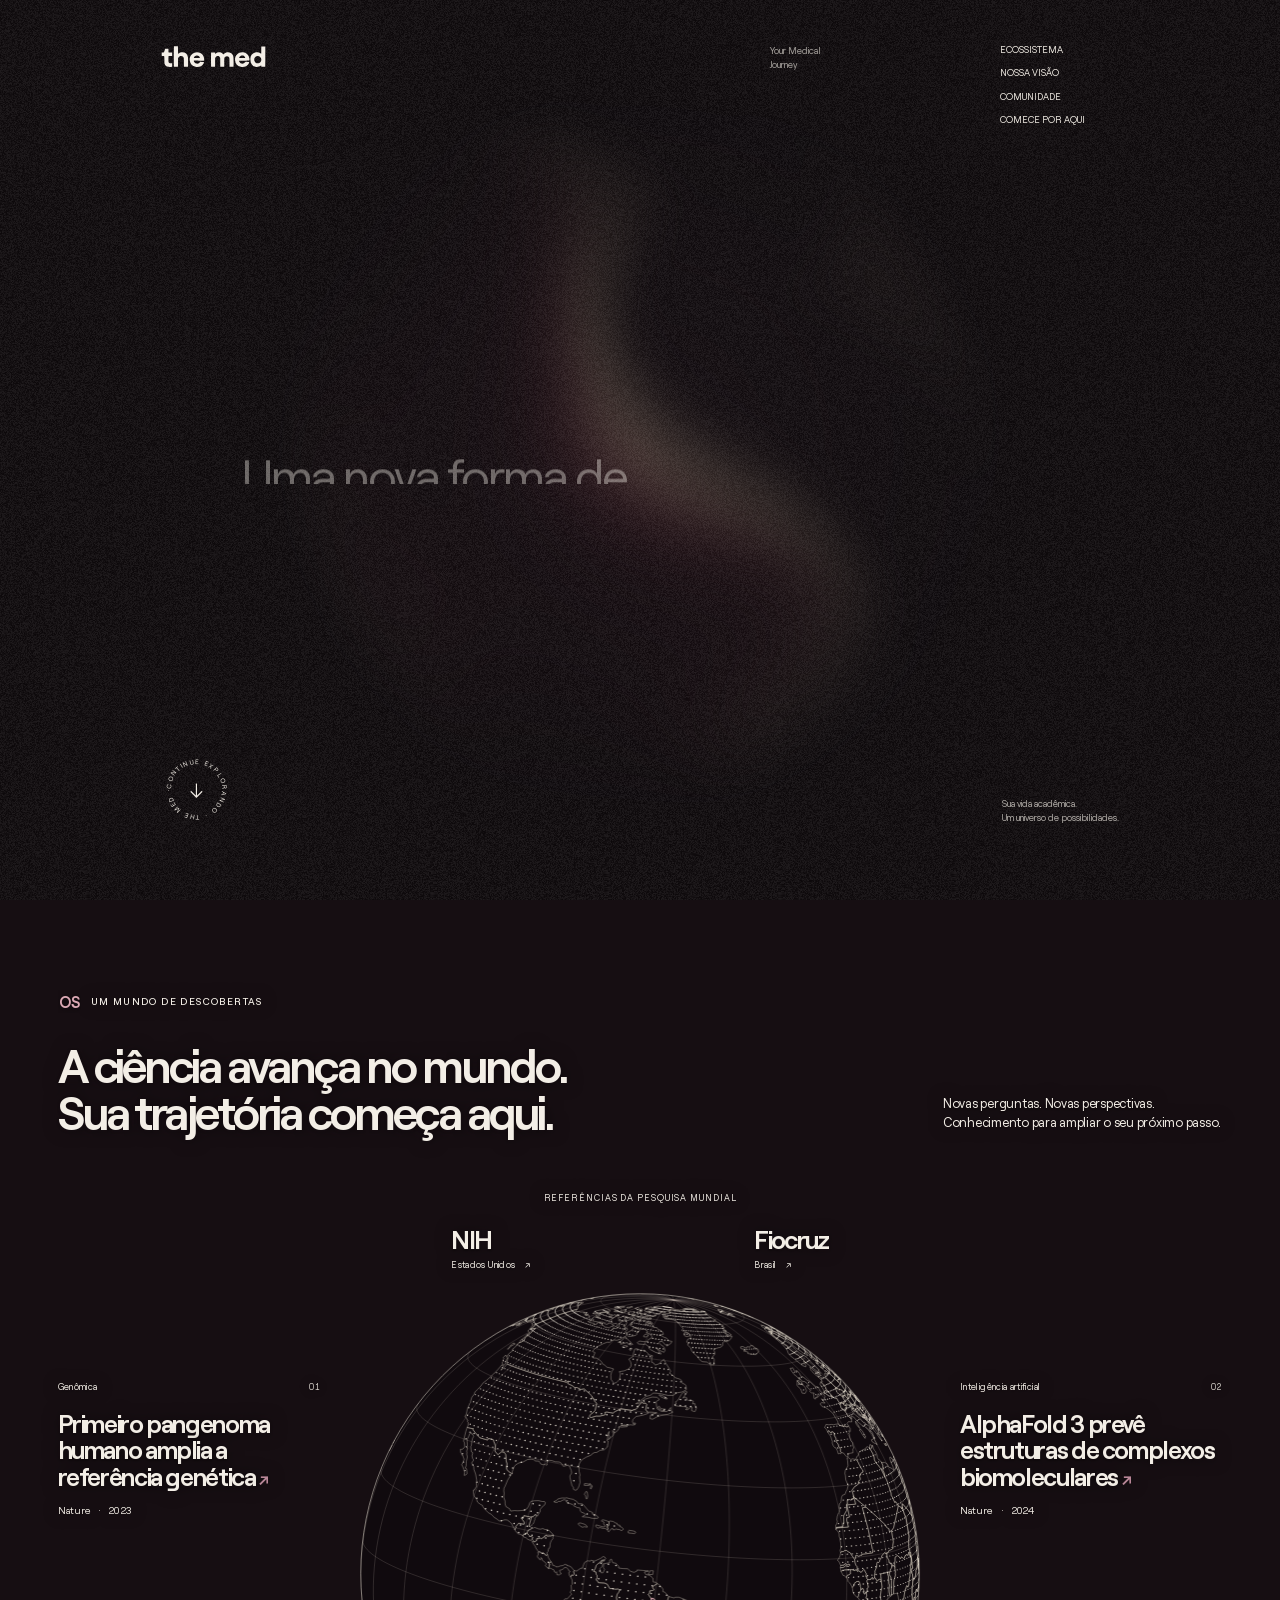
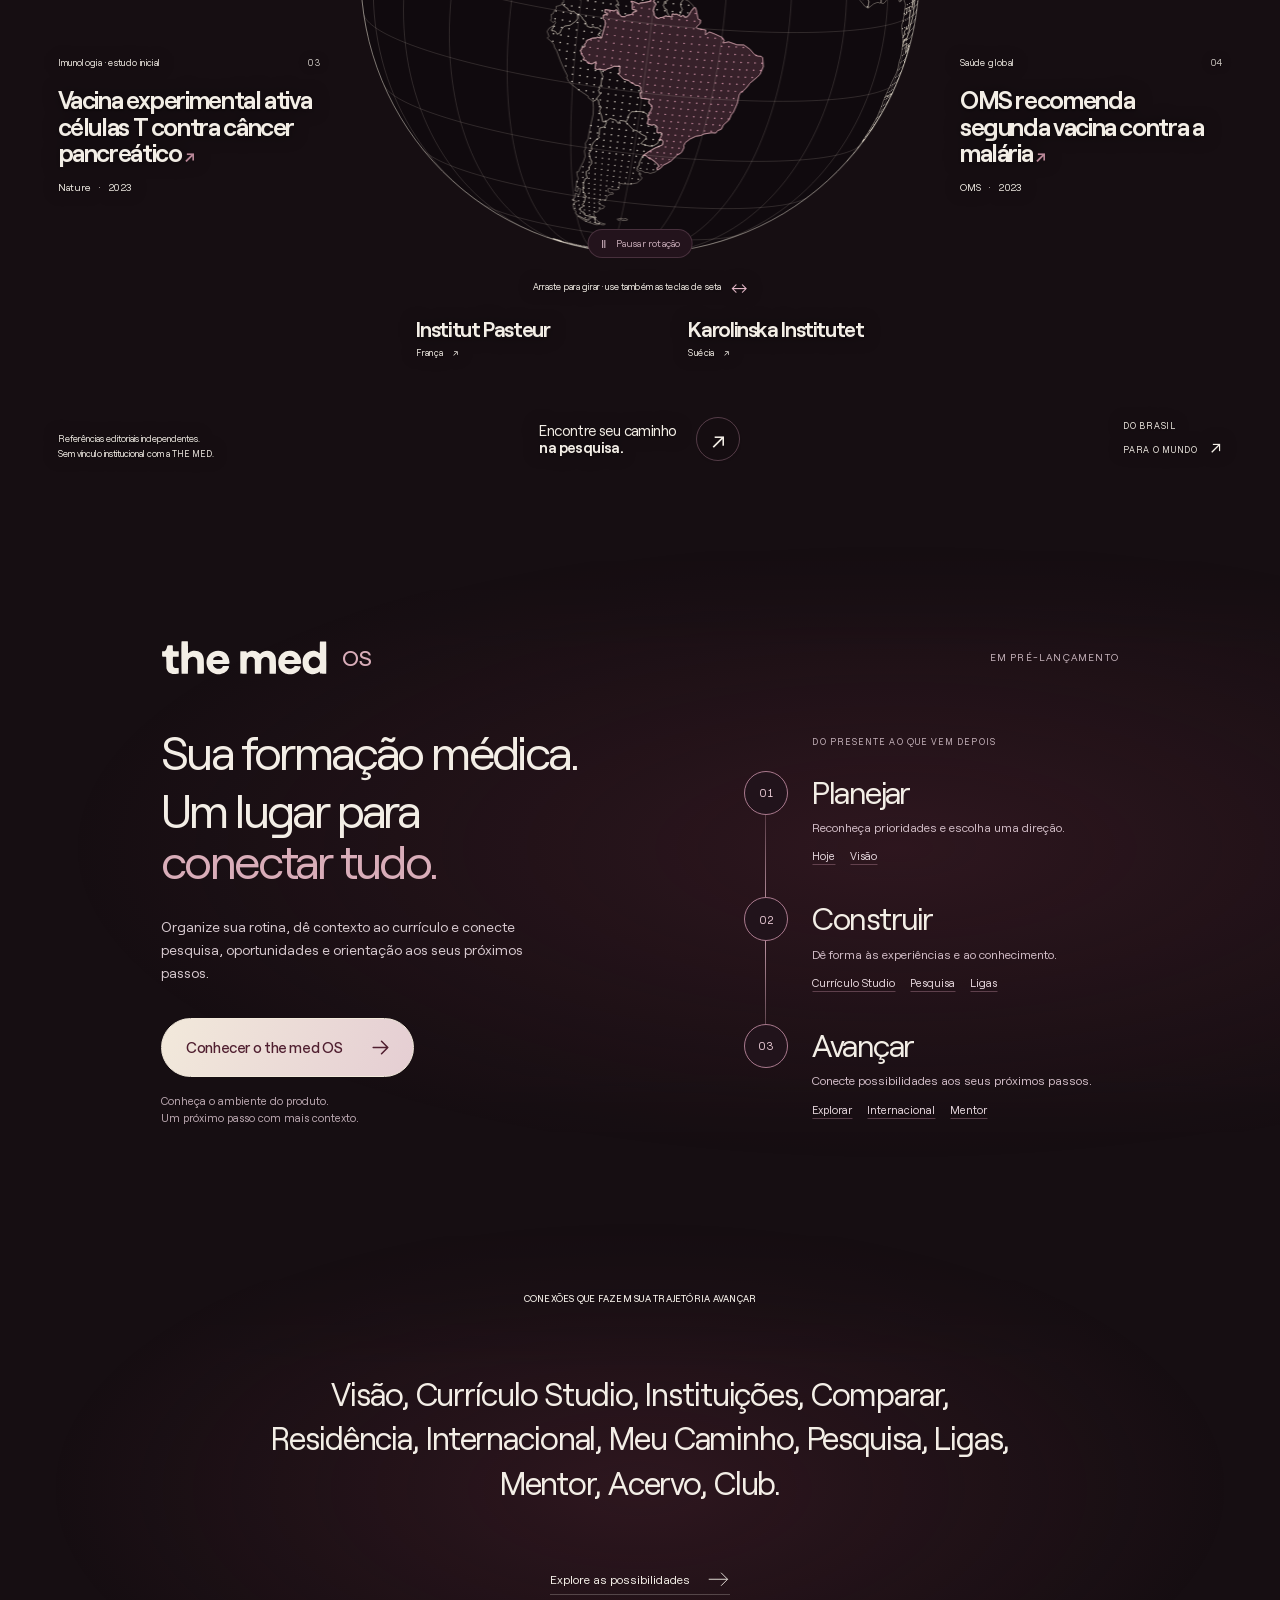
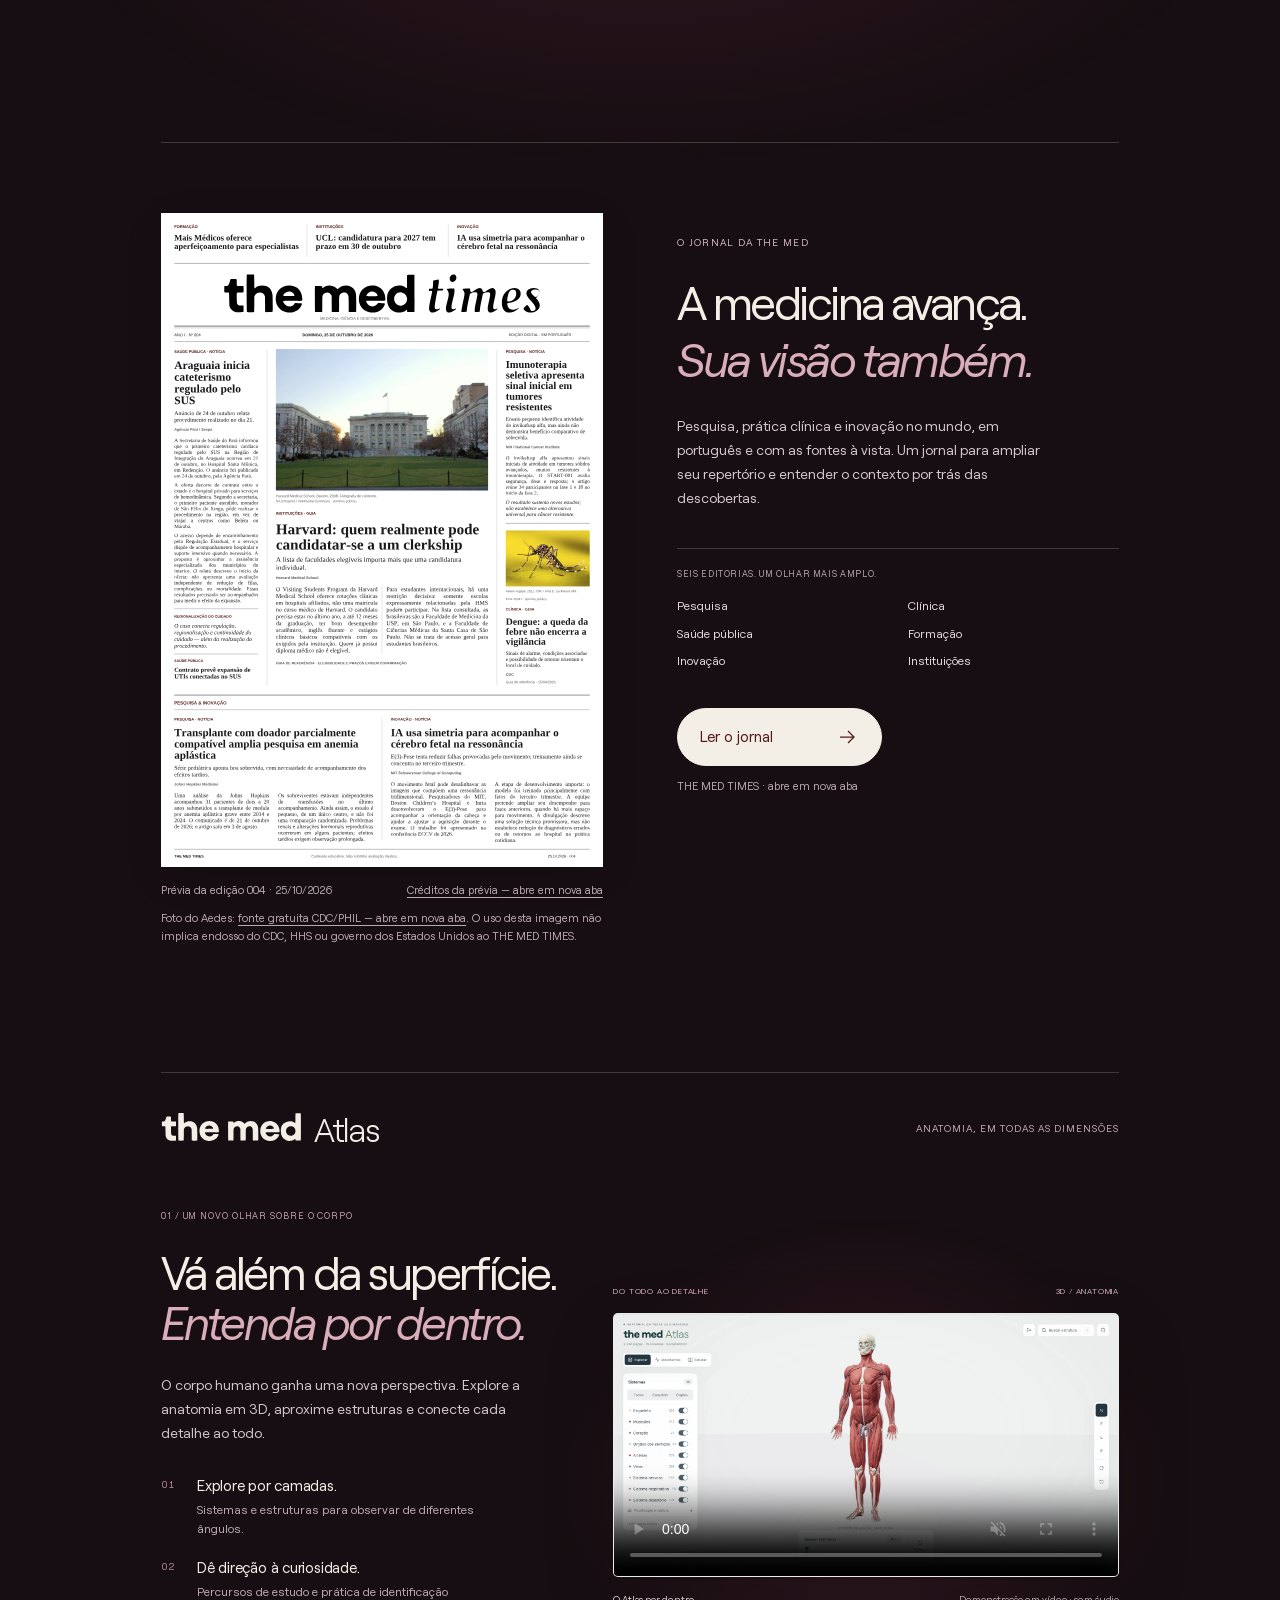
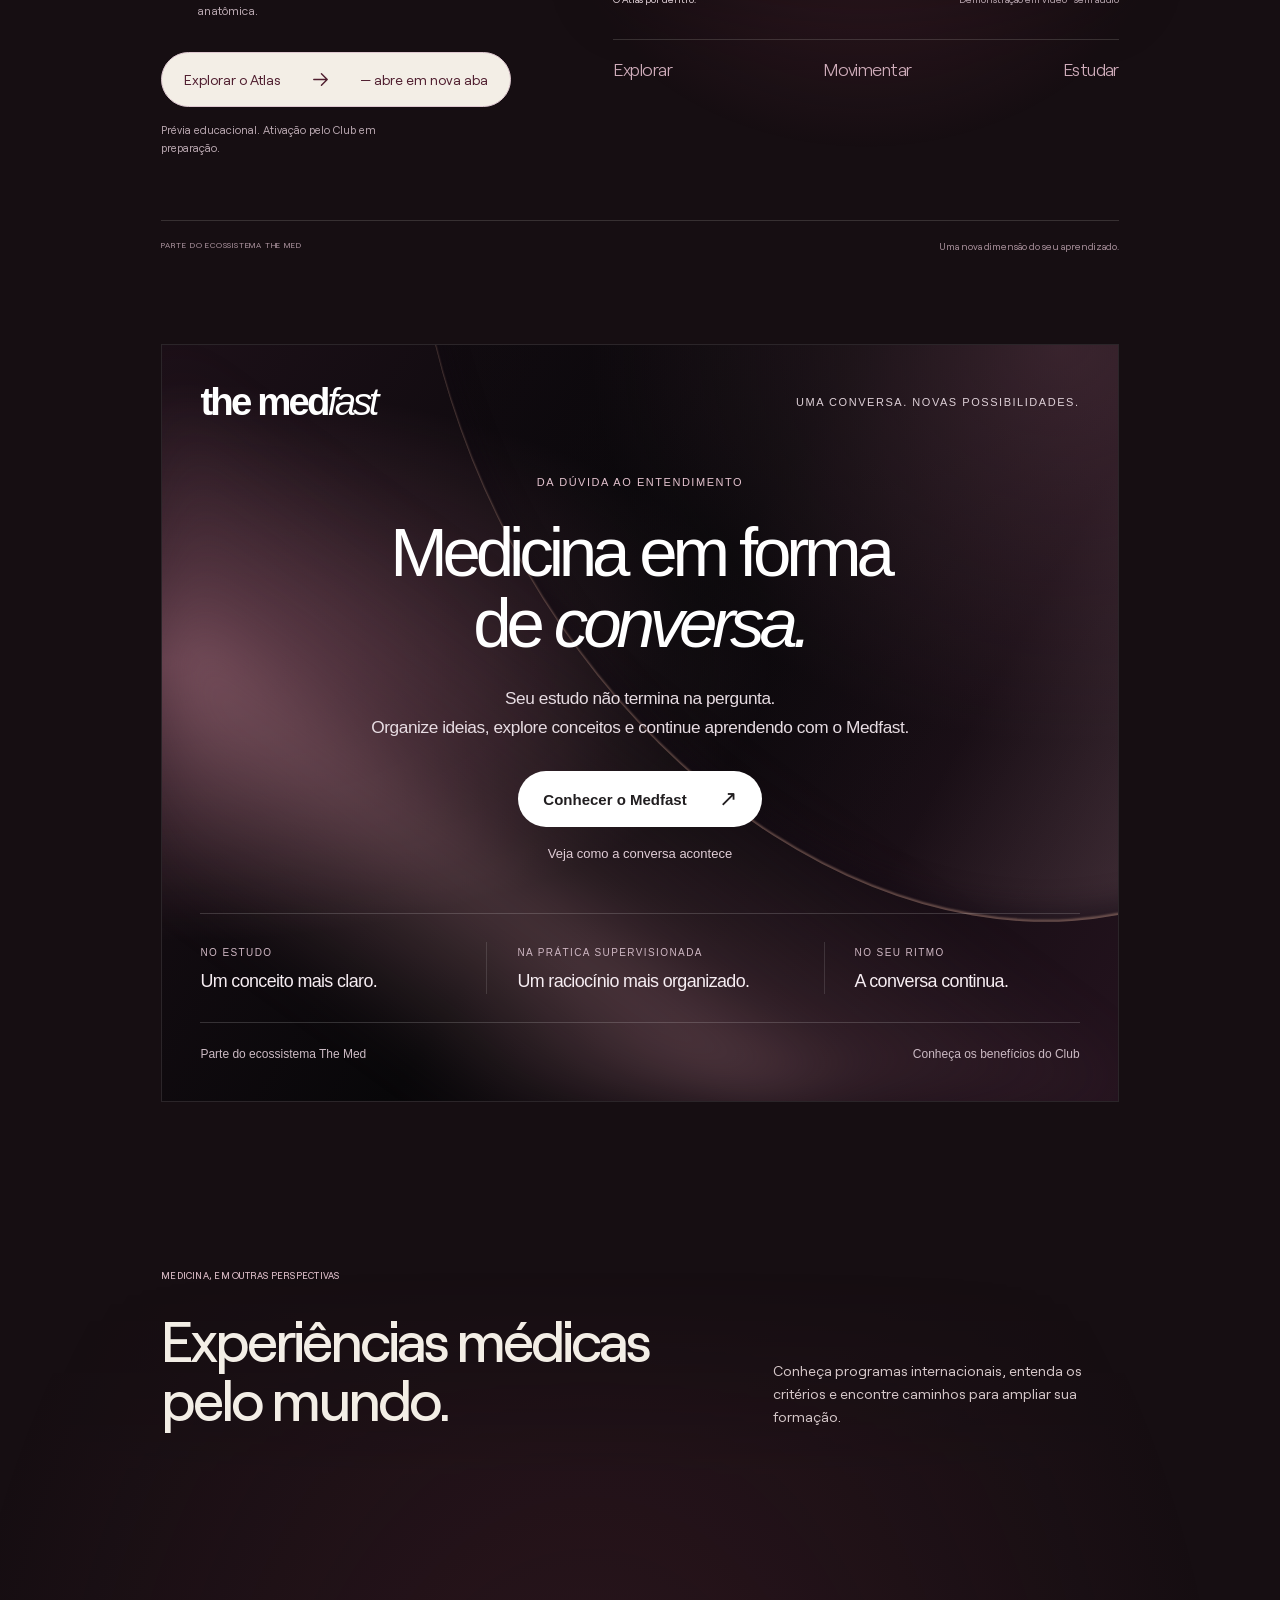
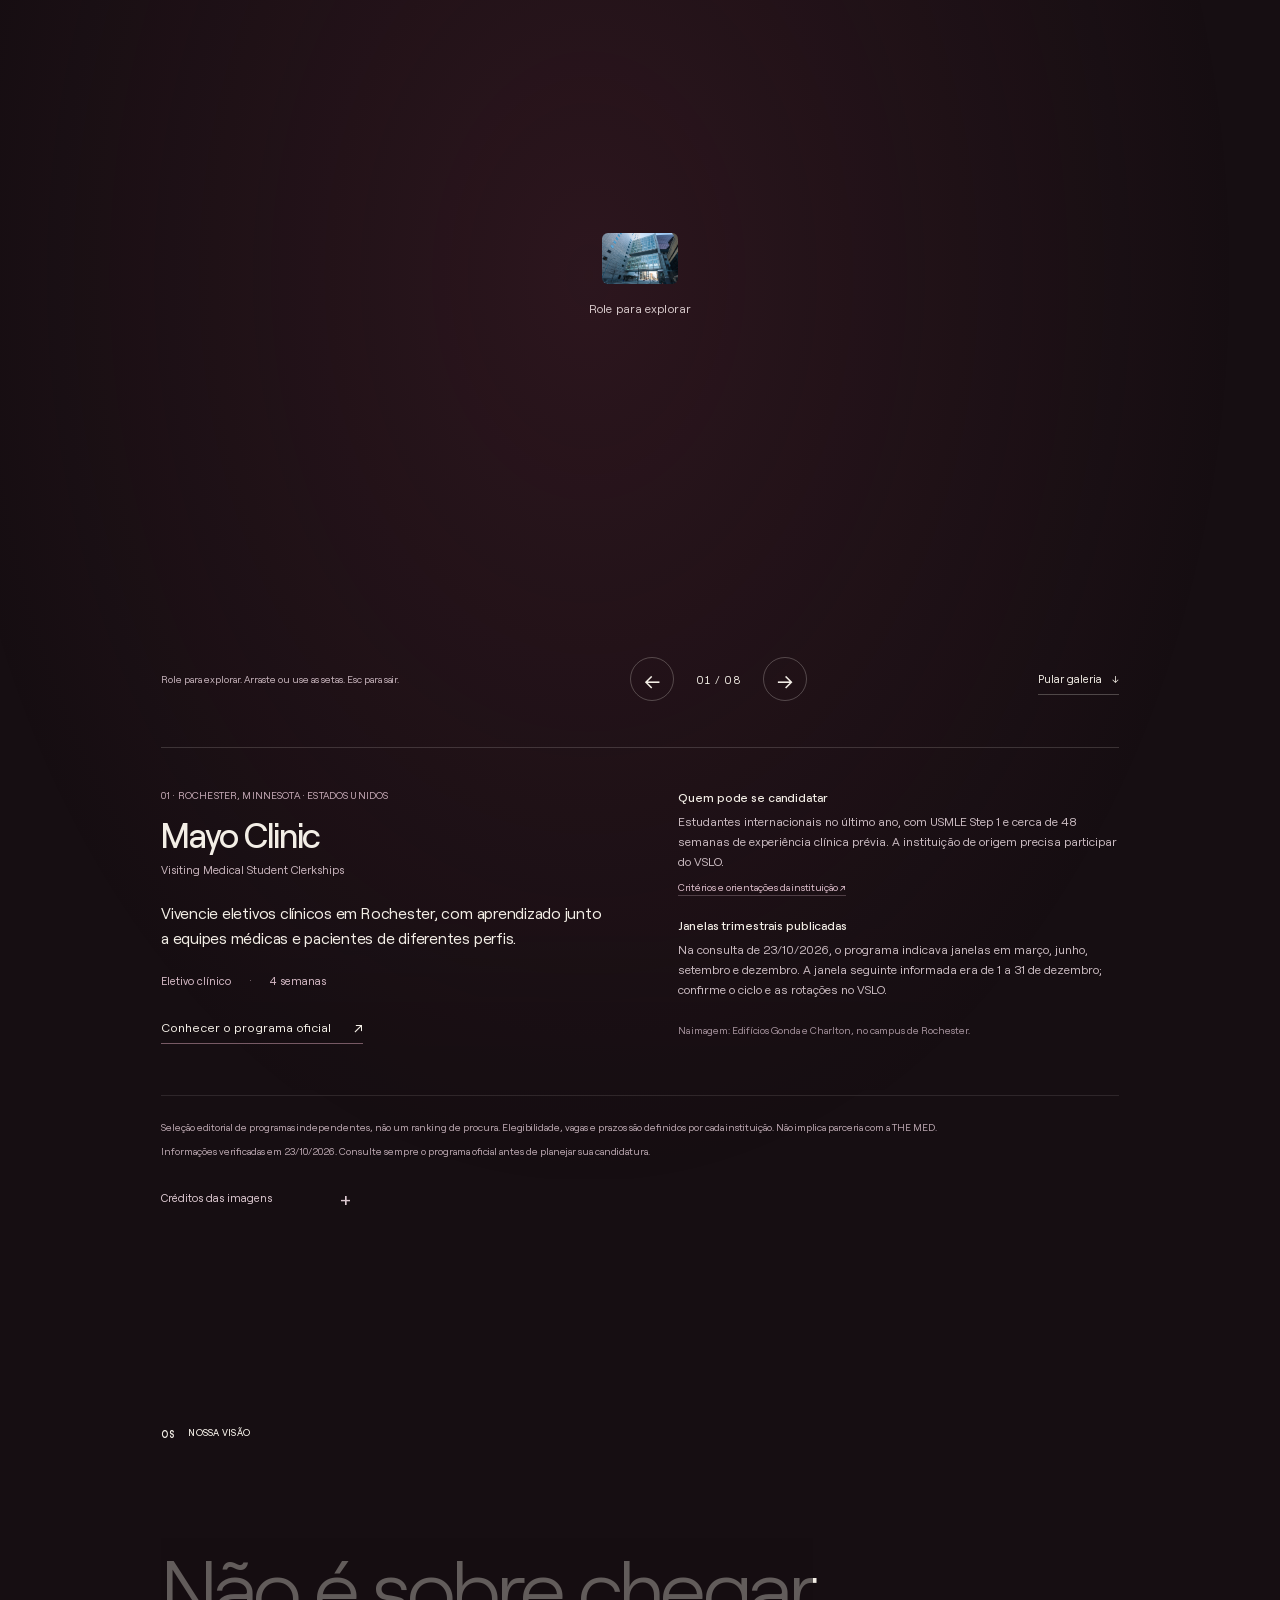
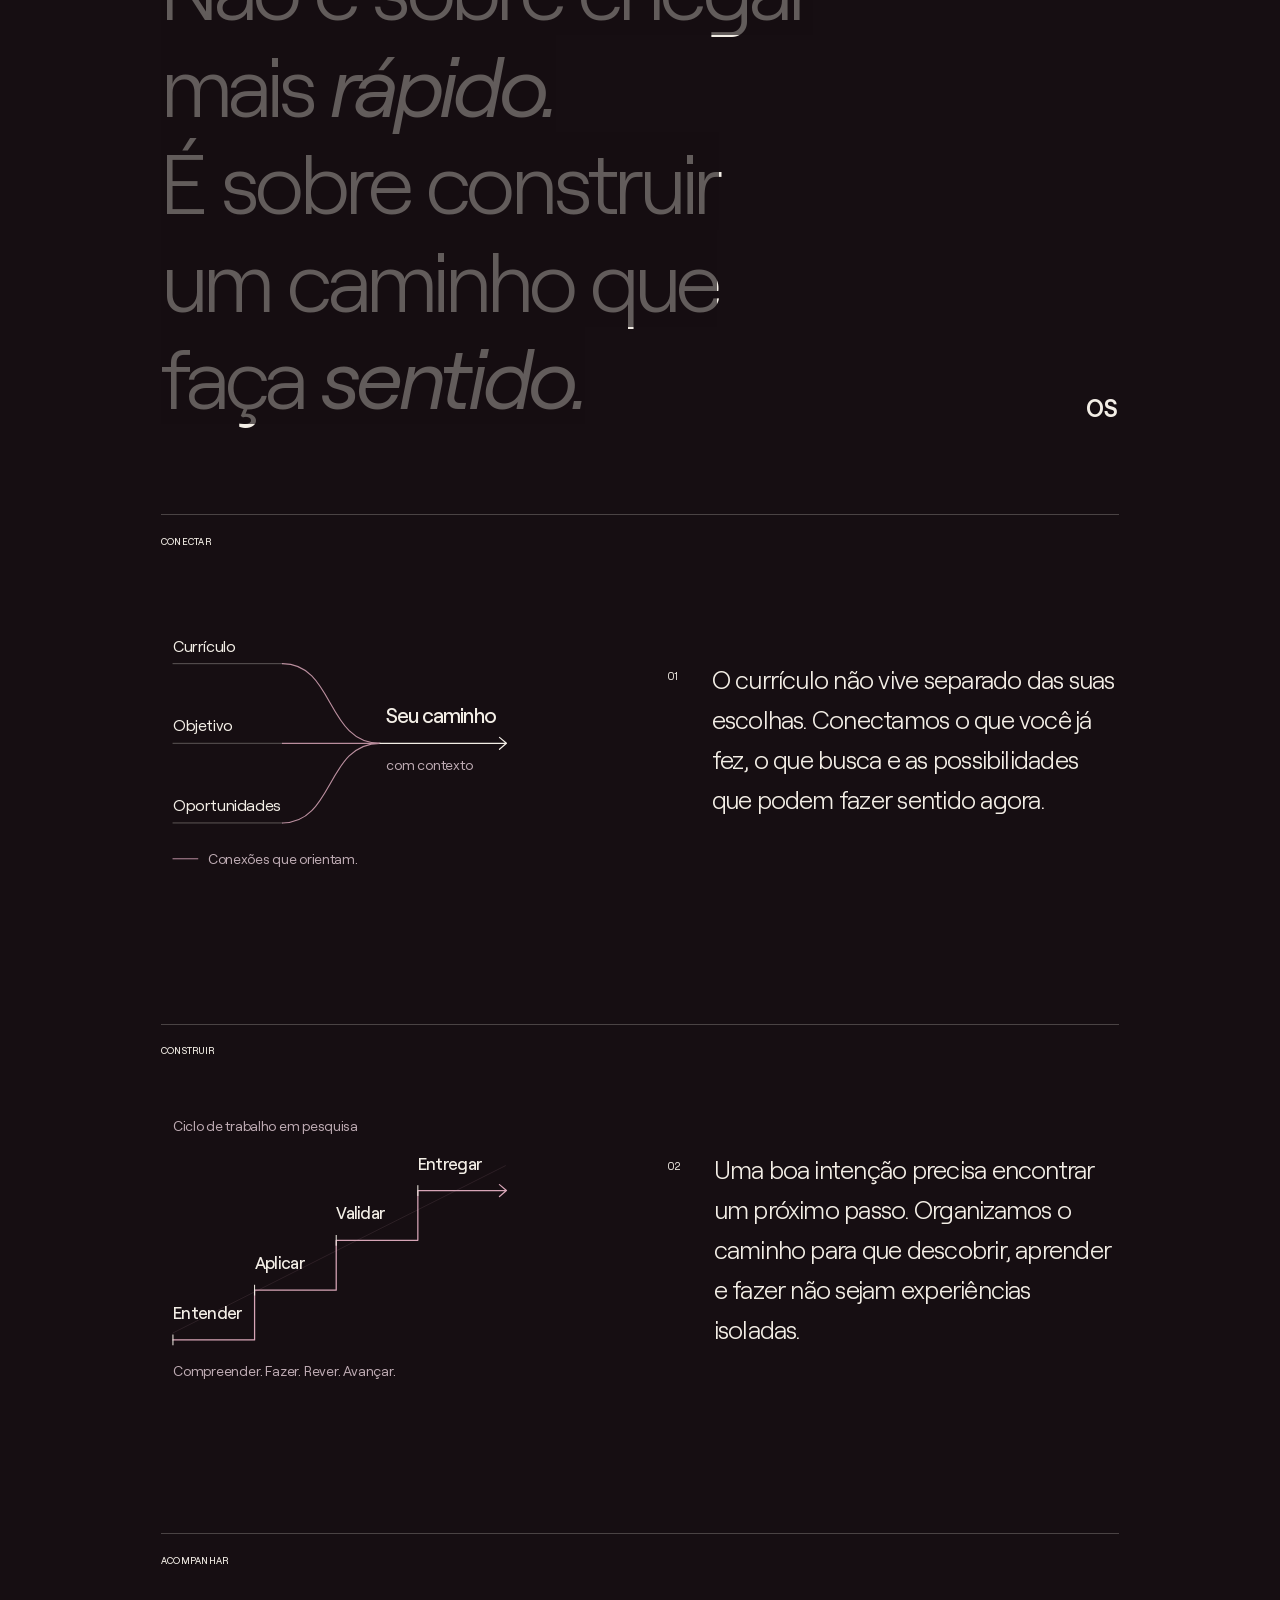
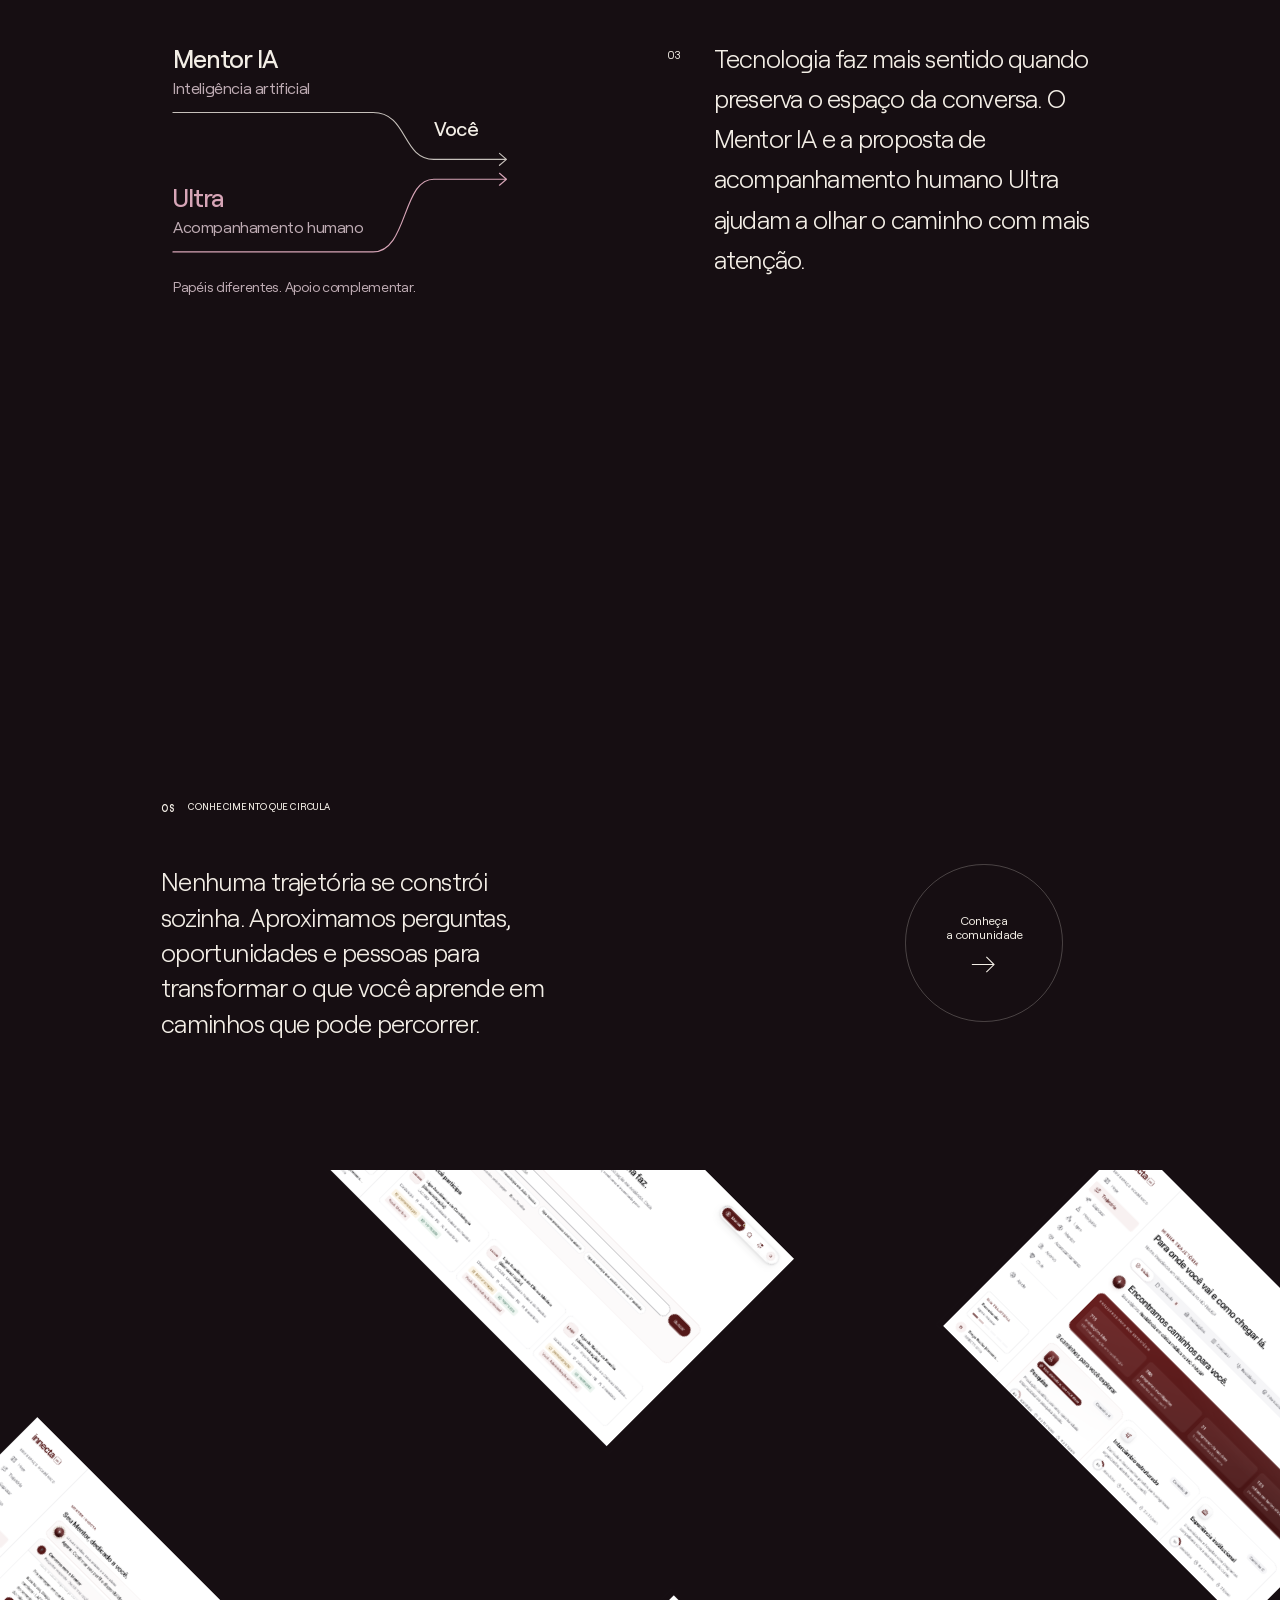
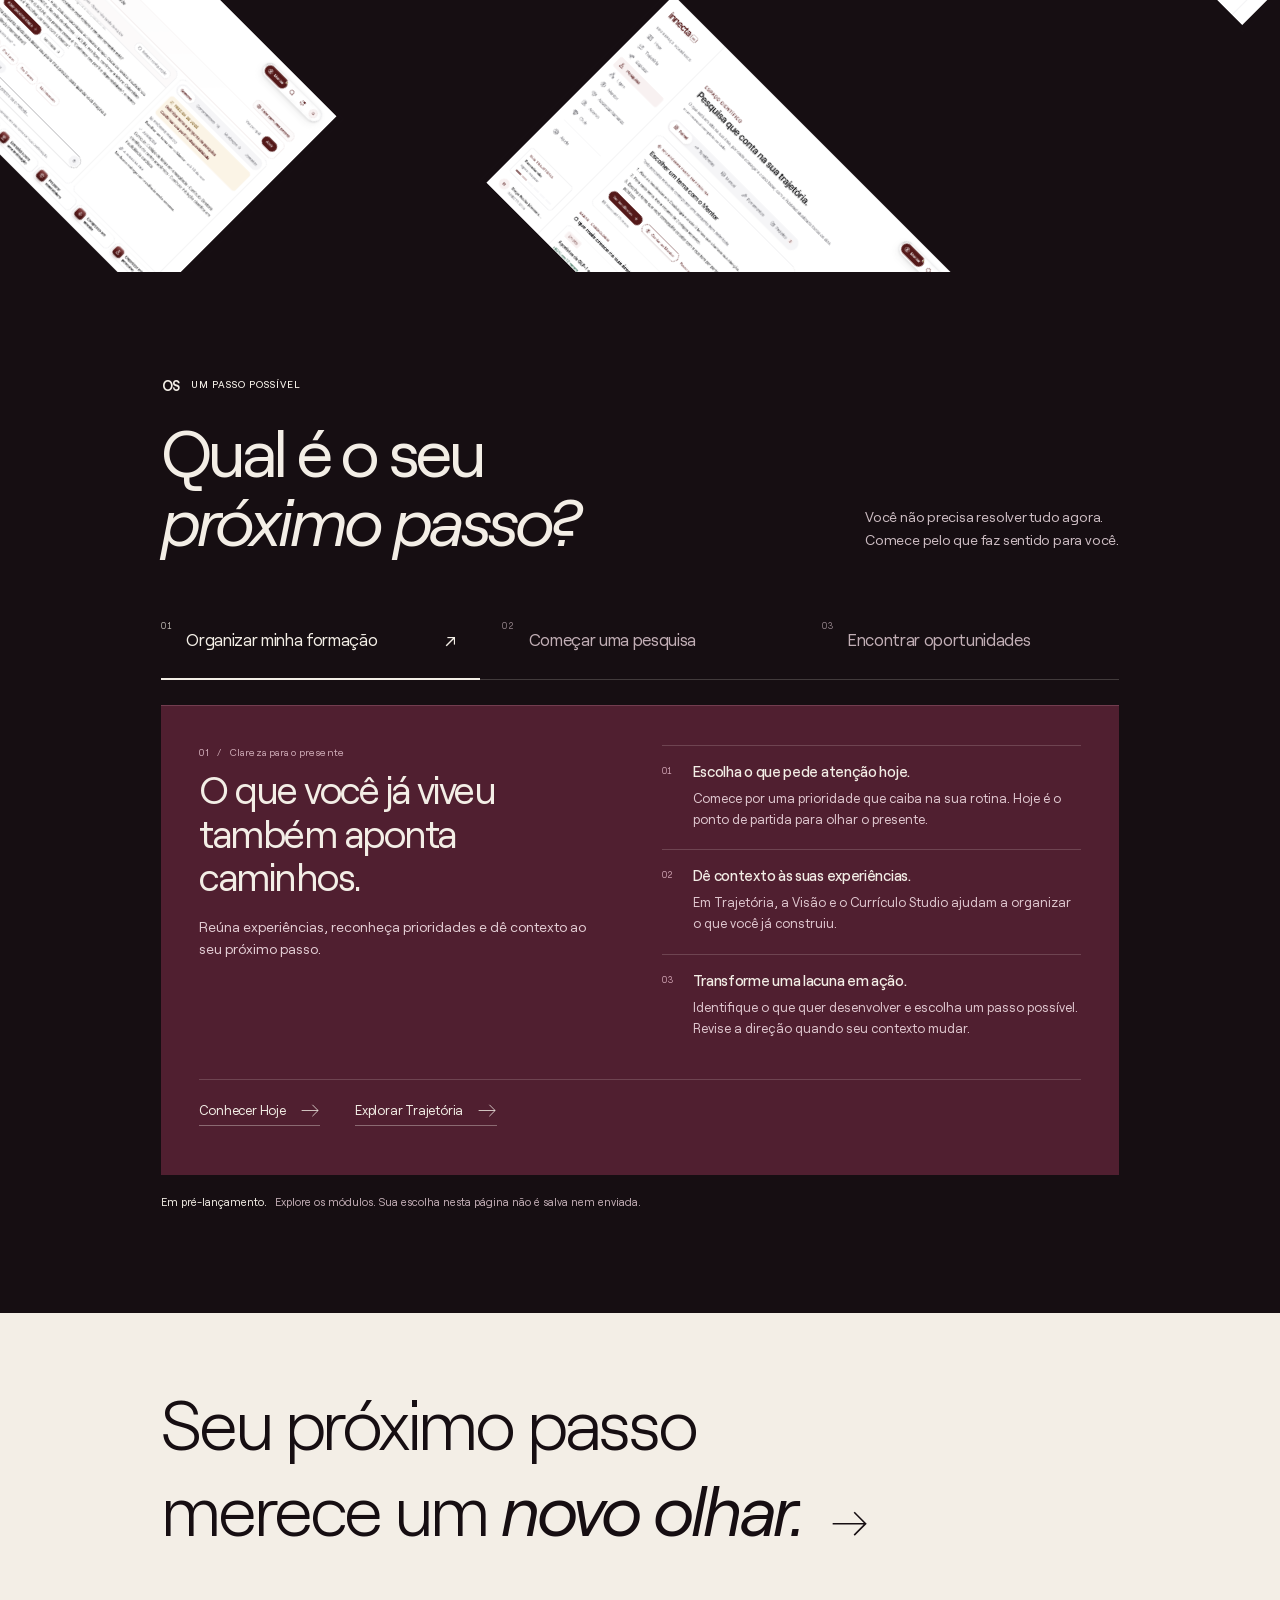
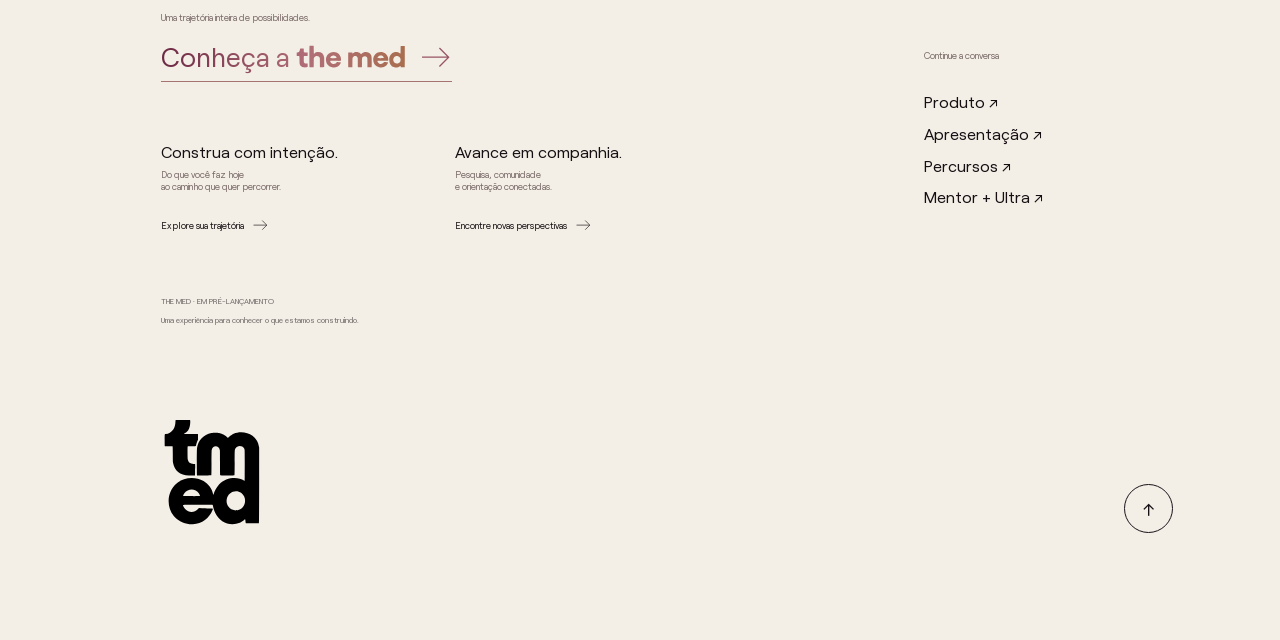
==== commit 5ff47f4d: "Substitui dobra Library pela identidade oficial Medfast" ====
--- a/index.html
+++ b/index.html
@@ -31,7 +31,8 @@
   state.timer=win.setTimeout(()=>state.finish('watchdog'),8000);
  } catch {state.finish('bootstrap-error');}
  return state;
-})(window,document);</script><meta name="theme-color" content="#160e12"><title>the med | Your Medical Journey</title><meta name="description" content="Um ecossistema para conectar sua trajetória acadêmica e médica. Explore planejamento, pesquisa, oportunidades, comunidade e orientação com a THE MED."><meta name="interny-build" content="interny-2026-11-04T13-31-24-750Z"><meta property="og:type" content="website"><meta property="og:title" content="the med | Your Medical Journey"><meta property="og:description" content="Uma nova perspectiva para sua trajetória acadêmica e médica. THE MED, em pré-lançamento."><meta name="twitter:card" content="summary_large_image"><link rel="icon" type="image/svg+xml" href="/assets/favicon.svg?v=symbol09-small-20261024"><link rel="preload" as="font" href="/assets/Roobert-Regular.woff2" type="font/woff2" crossorigin><link rel="modulepreload" href="/js/vendor/three-scene.js"><link rel="stylesheet" href="/css/main.css"><link rel="stylesheet" href="/css/pages.css"><link rel="stylesheet" href="/css/wordmark.css"><link rel="stylesheet" href="/css/video.css"><link rel="stylesheet" href="/css/home-intro.css"><link rel="stylesheet" href="/css/science-globe.css"><link rel="stylesheet" href="/css/principle-visuals.css"><link rel="stylesheet" href="/css/tiles.css"><link rel="stylesheet" href="/css/journey-guide.css"><link rel="stylesheet" href="/css/product-os.css"><link rel="stylesheet" href="/css/times-editorial.css"><link rel="stylesheet" href="/css/ecosystem-sections.css"><link rel="stylesheet" href="/css/medical-experiences.css"><noscript><style>.hero .hero-fallback{opacity:1;visibility:visible}</style><style>.shared-artwork .hero-fallback{opacity:1;visibility:visible}.home-world .shared-artwork{height:100%}</style></noscript></head><body data-page="home" data-build="interny-2026-11-04T13-31-24-750Z"><a class="skip-link" href="#main">Pular para o conteúdo</a><header class="site-header"><div class="container header-grid"><a class="brand" href="/" aria-label="THE MED | Your Medical Journey — início"><span class="brand-wordmark" aria-hidden="true"><svg class="wordmark-svg" viewBox="0 0 281 60" aria-hidden="true" focusable="false"><path fill="currentColor" fill-rule="evenodd" d="M 92.375 57.2666 C 83.6713 55.4367 77.9177 49.1018 76.9458 40.2787 C 75.5897 27.9682 84.2583 18.1786 96.5 18.1956 C 107.6089 18.2111 115.2335 25.8753 115.5419 37.3364 C 115.6448 41.1603 117.1304 40.8077 101.7057 40.6201 C 86.3369 40.4332 86.8411 40.3278 88.3749 43.4057 C 91.4996 49.6762 101.1127 50.6596 103.998 45.004 C 104.6318 43.7617 104.5041 43.7859 109.25 44.0076 C 111.5187 44.1136 113.4499 44.1545 113.5415 44.0984 C 113.6331 44.0423 114.013 44.1124 114.3858 44.2541 C 115.2601 44.5865 115.1454 45.5005 113.9058 48.0777 C 110.4172 55.3308 101.4236 59.1691 92.375 57.2666 Z M 103.954 32.9391 C 104.2841 30.0713 99.7967 26.8101 95.8613 27.0577 C 92.266 27.2839 88 30.4874 88 32.9612 C 88 33.7116 88.0683 33.7175 96.25 33.6696 L 103.875 33.625 L 103.954 32.9391 Z M 213.375 57.2696 C 204.0778 55.2726 198.4495 48.4554 198.0854 38.75 C 197.5735 25.1048 208.9958 15.7439 222.5105 18.7332 C 230.8862 20.5857 236.75 28.4621 236.75 37.86 C 236.75 40.8983 238.1442 40.6223 222.695 40.6419 C 215.3551 40.6512 209.2148 40.7423 209.0499 40.8442 C 208.566 41.1432 208.6992 41.9136 209.514 43.5277 C 212.6155 49.6718 220.706 50.5306 224.9228 45.1634 L 226.0779 43.6931 L 227.8515 43.8813 C 228.8269 43.9849 231.0312 44.1383 232.75 44.2223 C 236.2468 44.3932 236.5424 44.6098 235.6823 46.3714 C 235.4799 46.7859 234.9343 47.9078 234.4697 48.8646 C 231.287 55.4193 221.9959 59.1212 213.375 57.2696 Z M 224.9352 33.45 C 225.4841 32.9945 225.2777 31.9094 224.3917 30.5938 C 222.2189 27.3674 217.5353 26.1047 213.8807 27.7601 C 211.5165 28.8309 208.5192 32.4944 209.2685 33.3973 C 209.6466 33.8529 224.3899 33.9026 224.9352 33.45 Z M 252.4496 57.2404 C 243.7692 55.1059 239.1349 48.2822 239.1281 37.625 C 239.1237 30.8663 240.5404 27.1164 244.6062 23.125 C 250.2829 17.5521 260.5309 16.5591 266.0449 21.0477 C 267.192 21.9815 267.8388 22.2132 268.1034 21.7849 C 268.1765 21.6666 268.2466 17.471 268.2591 12.4613 C 268.2717 7.4516 268.3727 3.2059 268.4837 3.0264 C 268.7197 2.6445 278.6638 2.5638 279.0406 2.9406 C 279.2566 3.1566 279.357 56.7264 279.1418 56.9415 C 278.9002 57.1832 268.9508 57.0508 268.7027 56.8027 C 268.5617 56.6617 268.4304 55.9469 268.4107 55.2141 C 268.3654 53.5231 267.8965 53.3716 266.4747 54.5886 C 263.3129 57.295 257.2974 58.4324 252.4496 57.2404 Z M 261 47.3929 C 270.6585 45.322 271.0226 31.4761 261.493 28.6461 C 254.2921 26.5076 247.9145 33.058 249.8738 40.5801 C 251.2372 45.8145 255.6784 48.5339 261 47.3929 Z M 19.4055 57.2367 C 14.5995 56.431 11.131 53.591 9.7045 49.2935 C 9.1847 47.7274 9.1422 47.0529 9.0128 38.303 C 8.8959 30.3921 8.8182 28.9452 8.5 28.7444 C 8.2937 28.6142 6.8169 28.5059 5.2181 28.5038 C 1.4942 28.4989 1.7218 28.8348 1.8065 23.4671 L 1.875 19.125 L 4.1702 18.9973 C 6.672 18.8582 7.194 18.5837 8.2711 16.8408 C 8.9213 15.7888 10.2267 11.99 10.4182 10.5923 C 10.6546 8.868 10.9743 8.75 15.4102 8.75 C 20.5154 8.75 20 8.1866 20 13.768 C 20 19.5207 19.5171 19.0394 25.2311 18.9818 C 27.5512 18.9584 29.5734 19.0158 29.7248 19.1094 C 30.1254 19.357 30.1024 27.7976 29.7 28.2 C 29.4893 28.4107 28.0846 28.5 24.9806 28.5 C 21.4289 28.5 20.5023 28.571 20.2609 28.8618 C 19.7434 29.4855 20.0029 43.9022 20.5497 44.9004 C 21.7382 47.0701 23.1939 47.6133 27.4163 47.4627 L 29.875 47.375 L 29.943 51.9023 C 29.9945 55.3305 29.9338 56.4929 29.693 56.6902 C 28.9051 57.3357 22.1399 57.6952 19.4055 57.2367 Z M 34.9205 56.9437 C 34.3704 56.536 34.1617 3.0838 34.7077 2.426 C 35.0135 2.0574 44.9283 2.0783 45.2983 2.4483 C 45.4059 2.5559 45.5235 7.0257 45.5595 12.3811 C 45.6329 23.2874 45.6145 23.193 47.3389 21.5461 C 49.6073 19.3796 52.8898 18.25 56.9174 18.25 C 65.6075 18.25 70.7804 22.7988 72.1275 31.625 C 72.5191 34.1907 72.657 56.1089 72.2851 56.68 C 72.0629 57.0213 62.385 57.3398 61.7971 57.0252 C 61.3661 56.7945 61.3371 56.1591 61.2914 45.9527 C 61.2647 39.9975 61.1729 34.7313 61.0874 34.25 C 59.8433 27.252 49.5674 26.3467 46.3251 32.9493 L 45.625 34.375 L 45.5658 45.6009 C 45.5332 51.7752 45.4396 56.8939 45.3578 56.9759 C 45.0164 57.3181 35.3854 57.2884 34.9205 56.9437 Z M 158.9957 56.9498 C 158.543 56.782 158.52 56.2832 158.4491 45.0748 L 158.375 33.375 L 157.6975 32.0905 C 155.0339 27.0407 147.8799 27.3529 145.4509 32.625 C 144.8827 33.8583 144.8733 34.0284 144.75 45.375 L 144.625 56.875 L 139.5178 56.9428 C 136.7089 56.9801 134.3137 56.9137 134.1953 56.7953 C 133.8985 56.4985 133.796 19.2511 134.0915 19.0684 C 134.4962 18.8183 144.11 19.0157 144.375 19.2796 C 144.5125 19.4165 144.625 20.0536 144.625 20.6954 C 144.625 22.2299 145.2036 22.3825 146.4652 21.1808 C 151.121 16.7463 160.166 17.1698 165.0825 22.0525 C 166.7852 23.7435 167.1061 23.801 168.2246 22.6151 C 174.8442 15.5971 187.8515 17.0319 191.9934 25.237 C 194.0439 29.299 194.257 31.1915 194.2386 45.1809 C 194.2303 51.5367 194.1384 56.7894 194.0345 56.8537 C 193.762 57.0221 183.514 57.0973 183.3487 56.9321 C 183.2726 56.856 183.222 51.9182 183.2361 45.9593 C 183.2641 34.2028 183.1826 33.3214 181.8767 31.2526 C 179.7462 27.8778 174.2851 27.6514 171.2481 30.812 C 169.3289 32.8093 169.25 33.4053 169.25 45.9092 C 169.25 54.8491 169.1898 56.7888 168.9089 56.8966 C 168.38 57.0995 159.5278 57.1471 158.9957 56.9498 Z"/></svg></span></a><span class="header-caption" lang="en">Your Medical<br>Journey</span><nav class="desktop-nav" aria-label="Navegação principal"><a href="/#works">Ecossistema</a><a href="/#manifesto">Nossa visão</a><a href="/comunidade/">Comunidade</a><a href="/#contact">Comece por aqui</a></nav><button class="menu-toggle" aria-expanded="false" aria-controls="mobile-menu" aria-label="Abrir menu"><span></span><span></span></button></div></header><div class="mobile-menu" id="mobile-menu" hidden><div class="menu-glow"></div><nav aria-label="Menu móvel"><a href="/#works">Ecossistema</a><a href="/#manifesto">Nossa visão</a><a href="/comunidade/">Comunidade</a><a href="/percursos/">Percursos</a><a href="/#contact">Comece por aqui</a></nav><a class="menu-product" href="https://innectaos.vercel.app/" target="_blank" rel="noopener">Conheça o produto <svg viewBox="0 0 30 20" fill="none" aria-hidden="true"><path d="M1 10h26M18 1l9 9-9 9" stroke="currentColor" stroke-width="1.25"/></svg></a><p>Medicina. Pesquisa. Possibilidades.</p></div><main id="main" data-scroll-container tabindex="-1"><div class="home-world" data-shared-scene><div class="shared-artwork" data-shared-artwork data-render-mode="pending" aria-hidden="true"><div class="hero-fallback" aria-hidden="true"><div class="fallback-field"></div><div class="fallback-lens"></div></div><canvas class="hero-canvas" id="lens-artwork" aria-hidden="true"></canvas></div><section class="hero" id="home"><div class="container hero-inner"><h1 class="hero-sentence"><span class="hero-copy-layer" data-hero-current><span class="hero-line"><span data-hero-prefix>Uma nova forma de</span></span> <span class="hero-line"><i data-hero-word>conectar seu futuro.</i></span></span></h1><a class="scroll-seal" href="#works" aria-label="Explore a THE MED"><svg viewBox="0 0 100 100" aria-hidden="true"><defs><path id="seal-path" d="M50,50 m-36,0 a36,36 0 1,1 72,0 a36,36 0 1,1 -72,0"/></defs><text><textPath href="#seal-path" textLength="225">CONTINUE EXPLORANDO · THE MED · </textPath></text></svg><span>↓</span></a><p class="hero-caption">Sua vida acadêmica.<br>Um universo de possibilidades.</p></div><div class="intro-greeting" aria-hidden="true"><span>Olá.</span><span>Bem-vindo à <i class="intro-brand-mark"><svg class="wordmark-svg" viewBox="0 0 281 60" aria-hidden="true" focusable="false"><path fill="currentColor" fill-rule="evenodd" d="M 92.375 57.2666 C 83.6713 55.4367 77.9177 49.1018 76.9458 40.2787 C 75.5897 27.9682 84.2583 18.1786 96.5 18.1956 C 107.6089 18.2111 115.2335 25.8753 115.5419 37.3364 C 115.6448 41.1603 117.1304 40.8077 101.7057 40.6201 C 86.3369 40.4332 86.8411 40.3278 88.3749 43.4057 C 91.4996 49.6762 101.1127 50.6596 103.998 45.004 C 104.6318 43.7617 104.5041 43.7859 109.25 44.0076 C 111.5187 44.1136 113.4499 44.1545 113.5415 44.0984 C 113.6331 44.0423 114.013 44.1124 114.3858 44.2541 C 115.2601 44.5865 115.1454 45.5005 113.9058 48.0777 C 110.4172 55.3308 101.4236 59.1691 92.375 57.2666 Z M 103.954 32.9391 C 104.2841 30.0713 99.7967 26.8101 95.8613 27.0577 C 92.266 27.2839 88 30.4874 88 32.9612 C 88 33.7116 88.0683 33.7175 96.25 33.6696 L 103.875 33.625 L 103.954 32.9391 Z M 213.375 57.2696 C 204.0778 55.2726 198.4495 48.4554 198.0854 38.75 C 197.5735 25.1048 208.9958 15.7439 222.5105 18.7332 C 230.8862 20.5857 236.75 28.4621 236.75 37.86 C 236.75 40.8983 238.1442 40.6223 222.695 40.6419 C 215.3551 40.6512 209.2148 40.7423 209.0499 40.8442 C 208.566 41.1432 208.6992 41.9136 209.514 43.5277 C 212.6155 49.6718 220.706 50.5306 224.9228 45.1634 L 226.0779 43.6931 L 227.8515 43.8813 C 228.8269 43.9849 231.0312 44.1383 232.75 44.2223 C 236.2468 44.3932 236.5424 44.6098 235.6823 46.3714 C 235.4799 46.7859 234.9343 47.9078 234.4697 48.8646 C 231.287 55.4193 221.9959 59.1212 213.375 57.2696 Z M 224.9352 33.45 C 225.4841 32.9945 225.2777 31.9094 224.3917 30.5938 C 222.2189 27.3674 217.5353 26.1047 213.8807 27.7601 C 211.5165 28.8309 208.5192 32.4944 209.2685 33.3973 C 209.6466 33.8529 224.3899 33.9026 224.9352 33.45 Z M 252.4496 57.2404 C 243.7692 55.1059 239.1349 48.2822 239.1281 37.625 C 239.1237 30.8663 240.5404 27.1164 244.6062 23.125 C 250.2829 17.5521 260.5309 16.5591 266.0449 21.0477 C 267.192 21.9815 267.8388 22.2132 268.1034 21.7849 C 268.1765 21.6666 268.2466 17.471 268.2591 12.4613 C 268.2717 7.4516 268.3727 3.2059 268.4837 3.0264 C 268.7197 2.6445 278.6638 2.5638 279.0406 2.9406 C 279.2566 3.1566 279.357 56.7264 279.1418 56.9415 C 278.9002 57.1832 268.9508 57.0508 268.7027 56.8027 C 268.5617 56.6617 268.4304 55.9469 268.4107 55.2141 C 268.3654 53.5231 267.8965 53.3716 266.4747 54.5886 C 263.3129 57.295 257.2974 58.4324 252.4496 57.2404 Z M 261 47.3929 C 270.6585 45.322 271.0226 31.4761 261.493 28.6461 C 254.2921 26.5076 247.9145 33.058 249.8738 40.5801 C 251.2372 45.8145 255.6784 48.5339 261 47.3929 Z M 19.4055 57.2367 C 14.5995 56.431 11.131 53.591 9.7045 49.2935 C 9.1847 47.7274 9.1422 47.0529 9.0128 38.303 C 8.8959 30.3921 8.8182 28.9452 8.5 28.7444 C 8.2937 28.6142 6.8169 28.5059 5.2181 28.5038 C 1.4942 28.4989 1.7218 28.8348 1.8065 23.4671 L 1.875 19.125 L 4.1702 18.9973 C 6.672 18.8582 7.194 18.5837 8.2711 16.8408 C 8.9213 15.7888 10.2267 11.99 10.4182 10.5923 C 10.6546 8.868 10.9743 8.75 15.4102 8.75 C 20.5154 8.75 20 8.1866 20 13.768 C 20 19.5207 19.5171 19.0394 25.2311 18.9818 C 27.5512 18.9584 29.5734 19.0158 29.7248 19.1094 C 30.1254 19.357 30.1024 27.7976 29.7 28.2 C 29.4893 28.4107 28.0846 28.5 24.9806 28.5 C 21.4289 28.5 20.5023 28.571 20.2609 28.8618 C 19.7434 29.4855 20.0029 43.9022 20.5497 44.9004 C 21.7382 47.0701 23.1939 47.6133 27.4163 47.4627 L 29.875 47.375 L 29.943 51.9023 C 29.9945 55.3305 29.9338 56.4929 29.693 56.6902 C 28.9051 57.3357 22.1399 57.6952 19.4055 57.2367 Z M 34.9205 56.9437 C 34.3704 56.536 34.1617 3.0838 34.7077 2.426 C 35.0135 2.0574 44.9283 2.0783 45.2983 2.4483 C 45.4059 2.5559 45.5235 7.0257 45.5595 12.3811 C 45.6329 23.2874 45.6145 23.193 47.3389 21.5461 C 49.6073 19.3796 52.8898 18.25 56.9174 18.25 C 65.6075 18.25 70.7804 22.7988 72.1275 31.625 C 72.5191 34.1907 72.657 56.1089 72.2851 56.68 C 72.0629 57.0213 62.385 57.3398 61.7971 57.0252 C 61.3661 56.7945 61.3371 56.1591 61.2914 45.9527 C 61.2647 39.9975 61.1729 34.7313 61.0874 34.25 C 59.8433 27.252 49.5674 26.3467 46.3251 32.9493 L 45.625 34.375 L 45.5658 45.6009 C 45.5332 51.7752 45.4396 56.8939 45.3578 56.9759 C 45.0164 57.3181 35.3854 57.2884 34.9205 56.9437 Z M 158.9957 56.9498 C 158.543 56.782 158.52 56.2832 158.4491 45.0748 L 158.375 33.375 L 157.6975 32.0905 C 155.0339 27.0407 147.8799 27.3529 145.4509 32.625 C 144.8827 33.8583 144.8733 34.0284 144.75 45.375 L 144.625 56.875 L 139.5178 56.9428 C 136.7089 56.9801 134.3137 56.9137 134.1953 56.7953 C 133.8985 56.4985 133.796 19.2511 134.0915 19.0684 C 134.4962 18.8183 144.11 19.0157 144.375 19.2796 C 144.5125 19.4165 144.625 20.0536 144.625 20.6954 C 144.625 22.2299 145.2036 22.3825 146.4652 21.1808 C 151.121 16.7463 160.166 17.1698 165.0825 22.0525 C 166.7852 23.7435 167.1061 23.801 168.2246 22.6151 C 174.8442 15.5971 187.8515 17.0319 191.9934 25.237 C 194.0439 29.299 194.257 31.1915 194.2386 45.1809 C 194.2303 51.5367 194.1384 56.7894 194.0345 56.8537 C 193.762 57.0221 183.514 57.0973 183.3487 56.9321 C 183.2726 56.856 183.222 51.9182 183.2361 45.9593 C 183.2641 34.2028 183.1826 33.3214 181.8767 31.2526 C 179.7462 27.8778 174.2851 27.6514 171.2481 30.812 C 169.3289 32.8093 169.25 33.4053 169.25 45.9092 C 169.25 54.8491 169.1898 56.7888 168.9089 56.8966 C 168.38 57.0995 159.5278 57.1471 158.9957 56.9498 Z"/></svg></i></span></div></section><section class="science-section" id="science" aria-labelledby="science-title"><div class="science-heading"><p class="science-kicker"><svg class="science-spark" viewBox="0 0 32 32" fill="none" aria-hidden="true"><text x="16" y="16" text-anchor="middle" dominant-baseline="central" fill="currentColor" font-family="Roobert,Geist,Arial,sans-serif" font-size="24" font-weight="550" letter-spacing="0" textLength="30" lengthAdjust="spacingAndGlyphs">OS</text></svg> UM MUNDO DE DESCOBERTAS</p><h2 id="science-title">A ciência avança no mundo.<br><span>Sua trajetória começa aqui.</span></h2><p class="science-intro">Novas perguntas. Novas perspectivas.<br> Conhecimento para ampliar o seu próximo passo.</p></div><div class="science-composition"><div class="science-side science-side--left"><article class="science-reading science-reading--pangenome"><p class="science-reading-meta"><span>Genômica</span><span>01</span></p><a href="https://doi.org/10.1038/s41586-023-05896-x" target="_blank" rel="noopener noreferrer" aria-label="Primeiro pangenoma humano amplia a referência genética — Nature, 2023. Abrir fonte"><h3>Primeiro pangenoma humano amplia a referência genética<span class="science-link-arrow" aria-hidden="true">↗</span></h3><span class="science-reading-source">Nature <span>·</span> 2023 <span class="science-source-action">Ler fonte ↗</span></span></a></article><article class="science-reading science-reading--vaccine"><p class="science-reading-meta"><span>Imunologia · estudo inicial</span><span>03</span></p><a href="https://www.nature.com/articles/s41586-023-06063-y" target="_blank" rel="noopener noreferrer" aria-label="Vacina experimental ativa células T contra câncer pancreático — Nature, 2023. Abrir fonte"><h3>Vacina experimental ativa células T contra câncer pancreático<span class="science-link-arrow" aria-hidden="true">↗</span></h3><span class="science-reading-source">Nature <span>·</span> 2023 <span class="science-source-action">Ler fonte ↗</span></span></a></article></div><figure class="science-center"><figcaption class="science-reference-label">Referências da pesquisa mundial</figcaption><div class="science-institution-row science-institution-row--top"><a class="science-institution" href="https://www.nih.gov/about-nih" target="_blank" rel="noopener noreferrer"><span>NIH</span><small>Estados Unidos <b aria-hidden="true">↗</b></small></a><a class="science-institution" href="https://portal.fiocruz.br/" target="_blank" rel="noopener noreferrer"><span>Fiocruz</span><small>Brasil <b aria-hidden="true">↗</b></small></a></div><div class="science-sphere" data-science-globe><img data-globe-fallback src="/assets/science-globe/fallback.svg" alt="Globo pontilhado com o Brasil destacado em rosa" width="800" height="800" loading="lazy"><canvas data-globe-canvas aria-hidden="true"></canvas><button class="science-globe-toggle" data-globe-toggle type="button" aria-label="Pausar rotação do globo" aria-pressed="false" hidden><span data-globe-toggle-icon aria-hidden="true">Ⅱ</span><span data-globe-toggle-text>Pausar rotação</span></button></div><p class="science-globe-hint" id="science-globe-hint"><span class="science-hint-pointer">Arraste para girar · use também as teclas de seta</span><span class="science-hint-touch">Deslize na horizontal para girar</span><span aria-hidden="true">↔</span></p><div class="science-institution-row science-institution-row--bottom"><a class="science-institution" href="https://www.pasteur.fr/en" target="_blank" rel="noopener noreferrer"><span>Institut Pasteur</span><small>França <b aria-hidden="true">↗</b></small></a><a class="science-institution" href="https://ki.se/en" target="_blank" rel="noopener noreferrer"><span>Karolinska Institutet</span><small>Suécia <b aria-hidden="true">↗</b></small></a></div></figure><div class="science-side science-side--right"><article class="science-reading science-reading--alphafold"><p class="science-reading-meta"><span>Inteligência artificial</span><span>02</span></p><a href="https://www.nature.com/articles/s41586-024-07487-w" target="_blank" rel="noopener noreferrer" aria-label="AlphaFold 3 prevê estruturas de complexos biomoleculares — Nature, 2024. Abrir fonte"><h3>AlphaFold 3 prevê estruturas de complexos biomoleculares<span class="science-link-arrow" aria-hidden="true">↗</span></h3><span class="science-reading-source">Nature <span>·</span> 2024 <span class="science-source-action">Ler fonte ↗</span></span></a></article><article class="science-reading science-reading--malaria"><p class="science-reading-meta"><span>Saúde global</span><span>04</span></p><a href="https://www.who.int/news/item/02-10-2023-who-recommends-r21-matrix-m-vaccine-for-malaria-prevention-in-updated-advice-on-immunization" target="_blank" rel="noopener noreferrer" aria-label="OMS recomenda segunda vacina contra a malária — OMS, 2023. Abrir fonte"><h3>OMS recomenda segunda vacina contra a malária<span class="science-link-arrow" aria-hidden="true">↗</span></h3><span class="science-reading-source">OMS <span>·</span> 2023 <span class="science-source-action">Ler fonte ↗</span></span></a></article></div></div><div class="science-foot"><p>Referências editoriais independentes.<br>Sem vínculo institucional com a THE MED.</p><a href="/modulos/pesquisa/" class="science-cta"><span>Encontre seu caminho<br><strong>na pesquisa.</strong></span><span class="science-cta-arrow" aria-hidden="true">↗</span></a><span class="science-coordinate" aria-hidden="true">DO BRASIL<br>PARA O MUNDO <span>↗</span></span></div></section></div><div class="container home-content"><section id="product-os" class="product-os" aria-labelledby="product-os-title"><header class="product-os-topline"><div class="product-os-brand" role="img" aria-label="the med OS"><span class="product-os-wordmark" aria-hidden="true"><svg class="wordmark-svg" viewBox="0 0 281 60" aria-hidden="true" focusable="false"><path fill="currentColor" fill-rule="evenodd" d="M 92.375 57.2666 C 83.6713 55.4367 77.9177 49.1018 76.9458 40.2787 C 75.5897 27.9682 84.2583 18.1786 96.5 18.1956 C 107.6089 18.2111 115.2335 25.8753 115.5419 37.3364 C 115.6448 41.1603 117.1304 40.8077 101.7057 40.6201 C 86.3369 40.4332 86.8411 40.3278 88.3749 43.4057 C 91.4996 49.6762 101.1127 50.6596 103.998 45.004 C 104.6318 43.7617 104.5041 43.7859 109.25 44.0076 C 111.5187 44.1136 113.4499 44.1545 113.5415 44.0984 C 113.6331 44.0423 114.013 44.1124 114.3858 44.2541 C 115.2601 44.5865 115.1454 45.5005 113.9058 48.0777 C 110.4172 55.3308 101.4236 59.1691 92.375 57.2666 Z M 103.954 32.9391 C 104.2841 30.0713 99.7967 26.8101 95.8613 27.0577 C 92.266 27.2839 88 30.4874 88 32.9612 C 88 33.7116 88.0683 33.7175 96.25 33.6696 L 103.875 33.625 L 103.954 32.9391 Z M 213.375 57.2696 C 204.0778 55.2726 198.4495 48.4554 198.0854 38.75 C 197.5735 25.1048 208.9958 15.7439 222.5105 18.7332 C 230.8862 20.5857 236.75 28.4621 236.75 37.86 C 236.75 40.8983 238.1442 40.6223 222.695 40.6419 C 215.3551 40.6512 209.2148 40.7423 209.0499 40.8442 C 208.566 41.1432 208.6992 41.9136 209.514 43.5277 C 212.6155 49.6718 220.706 50.5306 224.9228 45.1634 L 226.0779 43.6931 L 227.8515 43.8813 C 228.8269 43.9849 231.0312 44.1383 232.75 44.2223 C 236.2468 44.3932 236.5424 44.6098 235.6823 46.3714 C 235.4799 46.7859 234.9343 47.9078 234.4697 48.8646 C 231.287 55.4193 221.9959 59.1212 213.375 57.2696 Z M 224.9352 33.45 C 225.4841 32.9945 225.2777 31.9094 224.3917 30.5938 C 222.2189 27.3674 217.5353 26.1047 213.8807 27.7601 C 211.5165 28.8309 208.5192 32.4944 209.2685 33.3973 C 209.6466 33.8529 224.3899 33.9026 224.9352 33.45 Z M 252.4496 57.2404 C 243.7692 55.1059 239.1349 48.2822 239.1281 37.625 C 239.1237 30.8663 240.5404 27.1164 244.6062 23.125 C 250.2829 17.5521 260.5309 16.5591 266.0449 21.0477 C 267.192 21.9815 267.8388 22.2132 268.1034 21.7849 C 268.1765 21.6666 268.2466 17.471 268.2591 12.4613 C 268.2717 7.4516 268.3727 3.2059 268.4837 3.0264 C 268.7197 2.6445 278.6638 2.5638 279.0406 2.9406 C 279.2566 3.1566 279.357 56.7264 279.1418 56.9415 C 278.9002 57.1832 268.9508 57.0508 268.7027 56.8027 C 268.5617 56.6617 268.4304 55.9469 268.4107 55.2141 C 268.3654 53.5231 267.8965 53.3716 266.4747 54.5886 C 263.3129 57.295 257.2974 58.4324 252.4496 57.2404 Z M 261 47.3929 C 270.6585 45.322 271.0226 31.4761 261.493 28.6461 C 254.2921 26.5076 247.9145 33.058 249.8738 40.5801 C 251.2372 45.8145 255.6784 48.5339 261 47.3929 Z M 19.4055 57.2367 C 14.5995 56.431 11.131 53.591 9.7045 49.2935 C 9.1847 47.7274 9.1422 47.0529 9.0128 38.303 C 8.8959 30.3921 8.8182 28.9452 8.5 28.7444 C 8.2937 28.6142 6.8169 28.5059 5.2181 28.5038 C 1.4942 28.4989 1.7218 28.8348 1.8065 23.4671 L 1.875 19.125 L 4.1702 18.9973 C 6.672 18.8582 7.194 18.5837 8.2711 16.8408 C 8.9213 15.7888 10.2267 11.99 10.4182 10.5923 C 10.6546 8.868 10.9743 8.75 15.4102 8.75 C 20.5154 8.75 20 8.1866 20 13.768 C 20 19.5207 19.5171 19.0394 25.2311 18.9818 C 27.5512 18.9584 29.5734 19.0158 29.7248 19.1094 C 30.1254 19.357 30.1024 27.7976 29.7 28.2 C 29.4893 28.4107 28.0846 28.5 24.9806 28.5 C 21.4289 28.5 20.5023 28.571 20.2609 28.8618 C 19.7434 29.4855 20.0029 43.9022 20.5497 44.9004 C 21.7382 47.0701 23.1939 47.6133 27.4163 47.4627 L 29.875 47.375 L 29.943 51.9023 C 29.9945 55.3305 29.9338 56.4929 29.693 56.6902 C 28.9051 57.3357 22.1399 57.6952 19.4055 57.2367 Z M 34.9205 56.9437 C 34.3704 56.536 34.1617 3.0838 34.7077 2.426 C 35.0135 2.0574 44.9283 2.0783 45.2983 2.4483 C 45.4059 2.5559 45.5235 7.0257 45.5595 12.3811 C 45.6329 23.2874 45.6145 23.193 47.3389 21.5461 C 49.6073 19.3796 52.8898 18.25 56.9174 18.25 C 65.6075 18.25 70.7804 22.7988 72.1275 31.625 C 72.5191 34.1907 72.657 56.1089 72.2851 56.68 C 72.0629 57.0213 62.385 57.3398 61.7971 57.0252 C 61.3661 56.7945 61.3371 56.1591 61.2914 45.9527 C 61.2647 39.9975 61.1729 34.7313 61.0874 34.25 C 59.8433 27.252 49.5674 26.3467 46.3251 32.9493 L 45.625 34.375 L 45.5658 45.6009 C 45.5332 51.7752 45.4396 56.8939 45.3578 56.9759 C 45.0164 57.3181 35.3854 57.2884 34.9205 56.9437 Z M 158.9957 56.9498 C 158.543 56.782 158.52 56.2832 158.4491 45.0748 L 158.375 33.375 L 157.6975 32.0905 C 155.0339 27.0407 147.8799 27.3529 145.4509 32.625 C 144.8827 33.8583 144.8733 34.0284 144.75 45.375 L 144.625 56.875 L 139.5178 56.9428 C 136.7089 56.9801 134.3137 56.9137 134.1953 56.7953 C 133.8985 56.4985 133.796 19.2511 134.0915 19.0684 C 134.4962 18.8183 144.11 19.0157 144.375 19.2796 C 144.5125 19.4165 144.625 20.0536 144.625 20.6954 C 144.625 22.2299 145.2036 22.3825 146.4652 21.1808 C 151.121 16.7463 160.166 17.1698 165.0825 22.0525 C 166.7852 23.7435 167.1061 23.801 168.2246 22.6151 C 174.8442 15.5971 187.8515 17.0319 191.9934 25.237 C 194.0439 29.299 194.257 31.1915 194.2386 45.1809 C 194.2303 51.5367 194.1384 56.7894 194.0345 56.8537 C 193.762 57.0221 183.514 57.0973 183.3487 56.9321 C 183.2726 56.856 183.222 51.9182 183.2361 45.9593 C 183.2641 34.2028 183.1826 33.3214 181.8767 31.2526 C 179.7462 27.8778 174.2851 27.6514 171.2481 30.812 C 169.3289 32.8093 169.25 33.4053 169.25 45.9092 C 169.25 54.8491 169.1898 56.7888 168.9089 56.8966 C 168.38 57.0995 159.5278 57.1471 158.9957 56.9498 Z"/></svg></span><span class="product-os-suffix" aria-hidden="true">OS</span></div><p class="product-os-status">EM PRÉ-LANÇAMENTO</p></header><div class="product-os-composition"><div class="product-os-copy reveal"><h2 id="product-os-title"><span>Sua formação médica.</span><span>Um lugar para <em>conectar tudo.</em></span></h2><p class="product-os-description">Organize sua rotina, dê contexto ao currículo e conecte pesquisa, oportunidades e orientação aos seus próximos passos.</p><a class="product-os-button" href="https://themed-os.vercel.app/" target="_blank" rel="noopener noreferrer" aria-label="Conhecer o the med OS — abrir o produto em nova aba"><span>Conhecer o the med OS</span><svg viewBox="0 0 24 24" fill="none" aria-hidden="true"><path d="M5 12h14m-6-6 6 6-6 6" stroke="currentColor" stroke-width="1.5" stroke-linecap="round" stroke-linejoin="round"/></svg></a><p class="product-os-note">Conheça o ambiente do produto.<span>Um próximo passo com mais contexto.</span></p></div><div class="product-os-path reveal"><p class="product-os-path-label">DO PRESENTE AO QUE VEM DEPOIS</p><ol class="product-os-flow" aria-label="Três movimentos conectados na sua formação"><li><span class="product-os-node" aria-hidden="true">01</span><div><h3>Planejar</h3><p>Reconheça prioridades e escolha uma direção.</p><nav aria-label="Módulos para planejar"><a href="/modulos/hoje/">Hoje</a><a href="/modulos/trajetoria/">Visão</a></nav></div></li><li><span class="product-os-node" aria-hidden="true">02</span><div><h3>Construir</h3><p>Dê forma às experiências e ao conhecimento.</p><nav aria-label="Módulos para construir"><a href="/modulos/trajetoria/">Currículo Studio</a><a href="/modulos/pesquisa/">Pesquisa</a><a href="/modulos/ligas/">Ligas</a></nav></div></li><li><span class="product-os-node" aria-hidden="true">03</span><div><h3>Avançar</h3><p>Conecte possibilidades aos seus próximos passos.</p><nav aria-label="Módulos para avançar"><a href="/modulos/explorar/">Explorar</a><a href="/modulos/trajetoria/">Internacional</a><a href="/modulos/mentor/">Mentor</a></nav></div></li></ol></div></div></section><section id="partners"><span id="works" class="legacy-anchor" aria-hidden="true"></span><h2 class="eyebrow reveal">CONEXÕES QUE FAZEM SUA TRAJETÓRIA AVANÇAR</h2><p class="capability-words reveal"><span>Visão</span> <span>Currículo Studio</span> <span>Instituições</span> <span>Comparar</span> <span>Residência</span> <span>Internacional</span> <span>Meu Caminho</span> <span>Pesquisa</span> <span>Ligas</span> <span>Mentor</span> <span>Acervo</span> <span>Club</span></p><a class="text-link reveal" href="/modulos/trajetoria/">Explore as possibilidades <svg viewBox="0 0 30 20" fill="none" aria-hidden="true"><path d="M1 10h26M18 1l9 9-9 9" stroke="currentColor" stroke-width="1.25"/></svg></a></section><section id="the-med-times" class="times-editorial" aria-labelledby="times-editorial-title"><div class="times-editorial-composition"><figure class="times-editorial-paper" data-times-preview-edition="004" data-times-preview-date="2026-10-25"><a class="times-editorial-paper-link" href="https://themedtimes.vercel.app/" target="_blank" rel="noopener noreferrer" aria-label="Abrir o THE MED TIMES para leitura completa em nova aba. Prévia da edição 004, de 25 de outubro de 2026."><img class="times-editorial-frontpage" src="/assets/the-med-times-frontpage-004.svg" width="1000" height="1480" alt="THE MED TIMES: capa completa da edição 004, de 25 de outubro de 2026, com manchetes, colunas e fotografias de contexto." loading="lazy" decoding="async"></a><figcaption class="times-editorial-paper-caption"><span>Prévia da edição 004 · 25/10/2026</span><a class="times-editorial-credits" href="/assets/the-med-times-frontpage-004-credits.txt" target="_blank" rel="noopener noreferrer">Créditos da prévia<span class="sr-only"> — abre em nova aba</span></a><p class="times-editorial-photo-notice">Foto do Aedes: <a href="https://wwwn.cdc.gov/phil/Details.aspx?pid=26041" target="_blank" rel="noopener noreferrer">fonte gratuita CDC/PHIL<span class="sr-only"> — abre em nova aba</span></a>. O uso desta imagem não implica endosso do CDC, HHS ou governo dos Estados Unidos ao THE MED TIMES.</p></figcaption></figure><div class="times-editorial-copy"><p class="times-editorial-eyebrow">O jornal da THE MED</p><h2 id="times-editorial-title"><span>A medicina avança.</span><em>Sua visão também.</em></h2><p class="times-editorial-description">Pesquisa, prática clínica e inovação no mundo, em português e com as fontes à vista. Um jornal para ampliar seu repertório e entender o contexto por trás das descobertas.</p><div class="times-editorial-desk"><p class="times-editorial-desk-label">Seis editorias. Um olhar mais amplo.</p><ul class="times-editorial-sections" aria-label="Editorias do THE MED TIMES"><li>Pesquisa</li><li>Clínica</li><li>Saúde pública</li><li>Formação</li><li>Inovação</li><li>Instituições</li></ul></div><div class="times-editorial-action" data-times-availability="available"><a class="times-editorial-button" href="https://themedtimes.vercel.app/" target="_blank" rel="noopener noreferrer" aria-describedby="times-editorial-access"><span>Ler o jornal</span><svg viewBox="0 0 24 24" fill="none" aria-hidden="true"><path d="M5 12h14m-6-6 6 6-6 6" stroke="currentColor" stroke-width="1.25"/></svg></a><p class="times-editorial-access" id="times-editorial-access">THE MED TIMES · abre em nova aba</p></div></div></div></section><section id="the-med-atlas" class="eco-section eco-atlas" aria-labelledby="eco-atlas-title">
+})(window,document);</script><meta name="theme-color" content="#160e12"><title>the med | Your Medical Journey</title><meta name="description" content="Um ecossistema para conectar sua trajetória acadêmica e médica. Explore planejamento, pesquisa, oportunidades, comunidade e orientação com a THE MED."><meta name="interny-build" content="interny-2026-11-04T13-31-24-750Z"><meta property="og:type" content="website"><meta property="og:title" content="the med | Your Medical Journey"><meta property="og:description" content="Uma nova perspectiva para sua trajetória acadêmica e médica. THE MED, em pré-lançamento."><meta name="twitter:card" content="summary_large_image"><link rel="icon" type="image/svg+xml" href="/assets/favicon.svg?v=symbol09-small-20261024"><link rel="preload" as="font" href="/assets/Roobert-Regular.woff2" type="font/woff2" crossorigin><link rel="modulepreload" href="/js/vendor/three-scene.js"><link rel="stylesheet" href="/css/main.css"><link rel="stylesheet" href="/css/pages.css"><link rel="stylesheet" href="/css/wordmark.css"><link rel="stylesheet" href="/css/video.css"><link rel="stylesheet" href="/css/home-intro.css"><link rel="stylesheet" href="/css/science-globe.css"><link rel="stylesheet" href="/css/principle-visuals.css"><link rel="stylesheet" href="/css/tiles.css"><link rel="stylesheet" href="/css/journey-guide.css"><link rel="stylesheet" href="/css/product-os.css"><link rel="stylesheet" href="/css/times-editorial.css"><link rel="stylesheet" href="/css/ecosystem-sections.css"><link rel="stylesheet" href="/css/medical-experiences.css"><noscript><style>.hero .hero-fallback{opacity:1;visibility:visible}</style><style>.shared-artwork .hero-fallback{opacity:1;visibility:visible}.home-world .shared-artwork{height:100%}</style></noscript><link rel="stylesheet" href="/css/medfast.css">
+</head><body data-page="home" data-build="interny-2026-11-04T13-31-24-750Z"><a class="skip-link" href="#main">Pular para o conteúdo</a><header class="site-header"><div class="container header-grid"><a class="brand" href="/" aria-label="THE MED | Your Medical Journey — início"><span class="brand-wordmark" aria-hidden="true"><svg class="wordmark-svg" viewBox="0 0 281 60" aria-hidden="true" focusable="false"><path fill="currentColor" fill-rule="evenodd" d="M 92.375 57.2666 C 83.6713 55.4367 77.9177 49.1018 76.9458 40.2787 C 75.5897 27.9682 84.2583 18.1786 96.5 18.1956 C 107.6089 18.2111 115.2335 25.8753 115.5419 37.3364 C 115.6448 41.1603 117.1304 40.8077 101.7057 40.6201 C 86.3369 40.4332 86.8411 40.3278 88.3749 43.4057 C 91.4996 49.6762 101.1127 50.6596 103.998 45.004 C 104.6318 43.7617 104.5041 43.7859 109.25 44.0076 C 111.5187 44.1136 113.4499 44.1545 113.5415 44.0984 C 113.6331 44.0423 114.013 44.1124 114.3858 44.2541 C 115.2601 44.5865 115.1454 45.5005 113.9058 48.0777 C 110.4172 55.3308 101.4236 59.1691 92.375 57.2666 Z M 103.954 32.9391 C 104.2841 30.0713 99.7967 26.8101 95.8613 27.0577 C 92.266 27.2839 88 30.4874 88 32.9612 C 88 33.7116 88.0683 33.7175 96.25 33.6696 L 103.875 33.625 L 103.954 32.9391 Z M 213.375 57.2696 C 204.0778 55.2726 198.4495 48.4554 198.0854 38.75 C 197.5735 25.1048 208.9958 15.7439 222.5105 18.7332 C 230.8862 20.5857 236.75 28.4621 236.75 37.86 C 236.75 40.8983 238.1442 40.6223 222.695 40.6419 C 215.3551 40.6512 209.2148 40.7423 209.0499 40.8442 C 208.566 41.1432 208.6992 41.9136 209.514 43.5277 C 212.6155 49.6718 220.706 50.5306 224.9228 45.1634 L 226.0779 43.6931 L 227.8515 43.8813 C 228.8269 43.9849 231.0312 44.1383 232.75 44.2223 C 236.2468 44.3932 236.5424 44.6098 235.6823 46.3714 C 235.4799 46.7859 234.9343 47.9078 234.4697 48.8646 C 231.287 55.4193 221.9959 59.1212 213.375 57.2696 Z M 224.9352 33.45 C 225.4841 32.9945 225.2777 31.9094 224.3917 30.5938 C 222.2189 27.3674 217.5353 26.1047 213.8807 27.7601 C 211.5165 28.8309 208.5192 32.4944 209.2685 33.3973 C 209.6466 33.8529 224.3899 33.9026 224.9352 33.45 Z M 252.4496 57.2404 C 243.7692 55.1059 239.1349 48.2822 239.1281 37.625 C 239.1237 30.8663 240.5404 27.1164 244.6062 23.125 C 250.2829 17.5521 260.5309 16.5591 266.0449 21.0477 C 267.192 21.9815 267.8388 22.2132 268.1034 21.7849 C 268.1765 21.6666 268.2466 17.471 268.2591 12.4613 C 268.2717 7.4516 268.3727 3.2059 268.4837 3.0264 C 268.7197 2.6445 278.6638 2.5638 279.0406 2.9406 C 279.2566 3.1566 279.357 56.7264 279.1418 56.9415 C 278.9002 57.1832 268.9508 57.0508 268.7027 56.8027 C 268.5617 56.6617 268.4304 55.9469 268.4107 55.2141 C 268.3654 53.5231 267.8965 53.3716 266.4747 54.5886 C 263.3129 57.295 257.2974 58.4324 252.4496 57.2404 Z M 261 47.3929 C 270.6585 45.322 271.0226 31.4761 261.493 28.6461 C 254.2921 26.5076 247.9145 33.058 249.8738 40.5801 C 251.2372 45.8145 255.6784 48.5339 261 47.3929 Z M 19.4055 57.2367 C 14.5995 56.431 11.131 53.591 9.7045 49.2935 C 9.1847 47.7274 9.1422 47.0529 9.0128 38.303 C 8.8959 30.3921 8.8182 28.9452 8.5 28.7444 C 8.2937 28.6142 6.8169 28.5059 5.2181 28.5038 C 1.4942 28.4989 1.7218 28.8348 1.8065 23.4671 L 1.875 19.125 L 4.1702 18.9973 C 6.672 18.8582 7.194 18.5837 8.2711 16.8408 C 8.9213 15.7888 10.2267 11.99 10.4182 10.5923 C 10.6546 8.868 10.9743 8.75 15.4102 8.75 C 20.5154 8.75 20 8.1866 20 13.768 C 20 19.5207 19.5171 19.0394 25.2311 18.9818 C 27.5512 18.9584 29.5734 19.0158 29.7248 19.1094 C 30.1254 19.357 30.1024 27.7976 29.7 28.2 C 29.4893 28.4107 28.0846 28.5 24.9806 28.5 C 21.4289 28.5 20.5023 28.571 20.2609 28.8618 C 19.7434 29.4855 20.0029 43.9022 20.5497 44.9004 C 21.7382 47.0701 23.1939 47.6133 27.4163 47.4627 L 29.875 47.375 L 29.943 51.9023 C 29.9945 55.3305 29.9338 56.4929 29.693 56.6902 C 28.9051 57.3357 22.1399 57.6952 19.4055 57.2367 Z M 34.9205 56.9437 C 34.3704 56.536 34.1617 3.0838 34.7077 2.426 C 35.0135 2.0574 44.9283 2.0783 45.2983 2.4483 C 45.4059 2.5559 45.5235 7.0257 45.5595 12.3811 C 45.6329 23.2874 45.6145 23.193 47.3389 21.5461 C 49.6073 19.3796 52.8898 18.25 56.9174 18.25 C 65.6075 18.25 70.7804 22.7988 72.1275 31.625 C 72.5191 34.1907 72.657 56.1089 72.2851 56.68 C 72.0629 57.0213 62.385 57.3398 61.7971 57.0252 C 61.3661 56.7945 61.3371 56.1591 61.2914 45.9527 C 61.2647 39.9975 61.1729 34.7313 61.0874 34.25 C 59.8433 27.252 49.5674 26.3467 46.3251 32.9493 L 45.625 34.375 L 45.5658 45.6009 C 45.5332 51.7752 45.4396 56.8939 45.3578 56.9759 C 45.0164 57.3181 35.3854 57.2884 34.9205 56.9437 Z M 158.9957 56.9498 C 158.543 56.782 158.52 56.2832 158.4491 45.0748 L 158.375 33.375 L 157.6975 32.0905 C 155.0339 27.0407 147.8799 27.3529 145.4509 32.625 C 144.8827 33.8583 144.8733 34.0284 144.75 45.375 L 144.625 56.875 L 139.5178 56.9428 C 136.7089 56.9801 134.3137 56.9137 134.1953 56.7953 C 133.8985 56.4985 133.796 19.2511 134.0915 19.0684 C 134.4962 18.8183 144.11 19.0157 144.375 19.2796 C 144.5125 19.4165 144.625 20.0536 144.625 20.6954 C 144.625 22.2299 145.2036 22.3825 146.4652 21.1808 C 151.121 16.7463 160.166 17.1698 165.0825 22.0525 C 166.7852 23.7435 167.1061 23.801 168.2246 22.6151 C 174.8442 15.5971 187.8515 17.0319 191.9934 25.237 C 194.0439 29.299 194.257 31.1915 194.2386 45.1809 C 194.2303 51.5367 194.1384 56.7894 194.0345 56.8537 C 193.762 57.0221 183.514 57.0973 183.3487 56.9321 C 183.2726 56.856 183.222 51.9182 183.2361 45.9593 C 183.2641 34.2028 183.1826 33.3214 181.8767 31.2526 C 179.7462 27.8778 174.2851 27.6514 171.2481 30.812 C 169.3289 32.8093 169.25 33.4053 169.25 45.9092 C 169.25 54.8491 169.1898 56.7888 168.9089 56.8966 C 168.38 57.0995 159.5278 57.1471 158.9957 56.9498 Z"/></svg></span></a><span class="header-caption" lang="en">Your Medical<br>Journey</span><nav class="desktop-nav" aria-label="Navegação principal"><a href="/#works">Ecossistema</a><a href="/#manifesto">Nossa visão</a><a href="/comunidade/">Comunidade</a><a href="/#contact">Comece por aqui</a></nav><button class="menu-toggle" aria-expanded="false" aria-controls="mobile-menu" aria-label="Abrir menu"><span></span><span></span></button></div></header><div class="mobile-menu" id="mobile-menu" hidden><div class="menu-glow"></div><nav aria-label="Menu móvel"><a href="/#works">Ecossistema</a><a href="/#manifesto">Nossa visão</a><a href="/comunidade/">Comunidade</a><a href="/percursos/">Percursos</a><a href="/#contact">Comece por aqui</a></nav><a class="menu-product" href="https://innectaos.vercel.app/" target="_blank" rel="noopener">Conheça o produto <svg viewBox="0 0 30 20" fill="none" aria-hidden="true"><path d="M1 10h26M18 1l9 9-9 9" stroke="currentColor" stroke-width="1.25"/></svg></a><p>Medicina. Pesquisa. Possibilidades.</p></div><main id="main" data-scroll-container tabindex="-1"><div class="home-world" data-shared-scene><div class="shared-artwork" data-shared-artwork data-render-mode="pending" aria-hidden="true"><div class="hero-fallback" aria-hidden="true"><div class="fallback-field"></div><div class="fallback-lens"></div></div><canvas class="hero-canvas" id="lens-artwork" aria-hidden="true"></canvas></div><section class="hero" id="home"><div class="container hero-inner"><h1 class="hero-sentence"><span class="hero-copy-layer" data-hero-current><span class="hero-line"><span data-hero-prefix>Uma nova forma de</span></span> <span class="hero-line"><i data-hero-word>conectar seu futuro.</i></span></span></h1><a class="scroll-seal" href="#works" aria-label="Explore a THE MED"><svg viewBox="0 0 100 100" aria-hidden="true"><defs><path id="seal-path" d="M50,50 m-36,0 a36,36 0 1,1 72,0 a36,36 0 1,1 -72,0"/></defs><text><textPath href="#seal-path" textLength="225">CONTINUE EXPLORANDO · THE MED · </textPath></text></svg><span>↓</span></a><p class="hero-caption">Sua vida acadêmica.<br>Um universo de possibilidades.</p></div><div class="intro-greeting" aria-hidden="true"><span>Olá.</span><span>Bem-vindo à <i class="intro-brand-mark"><svg class="wordmark-svg" viewBox="0 0 281 60" aria-hidden="true" focusable="false"><path fill="currentColor" fill-rule="evenodd" d="M 92.375 57.2666 C 83.6713 55.4367 77.9177 49.1018 76.9458 40.2787 C 75.5897 27.9682 84.2583 18.1786 96.5 18.1956 C 107.6089 18.2111 115.2335 25.8753 115.5419 37.3364 C 115.6448 41.1603 117.1304 40.8077 101.7057 40.6201 C 86.3369 40.4332 86.8411 40.3278 88.3749 43.4057 C 91.4996 49.6762 101.1127 50.6596 103.998 45.004 C 104.6318 43.7617 104.5041 43.7859 109.25 44.0076 C 111.5187 44.1136 113.4499 44.1545 113.5415 44.0984 C 113.6331 44.0423 114.013 44.1124 114.3858 44.2541 C 115.2601 44.5865 115.1454 45.5005 113.9058 48.0777 C 110.4172 55.3308 101.4236 59.1691 92.375 57.2666 Z M 103.954 32.9391 C 104.2841 30.0713 99.7967 26.8101 95.8613 27.0577 C 92.266 27.2839 88 30.4874 88 32.9612 C 88 33.7116 88.0683 33.7175 96.25 33.6696 L 103.875 33.625 L 103.954 32.9391 Z M 213.375 57.2696 C 204.0778 55.2726 198.4495 48.4554 198.0854 38.75 C 197.5735 25.1048 208.9958 15.7439 222.5105 18.7332 C 230.8862 20.5857 236.75 28.4621 236.75 37.86 C 236.75 40.8983 238.1442 40.6223 222.695 40.6419 C 215.3551 40.6512 209.2148 40.7423 209.0499 40.8442 C 208.566 41.1432 208.6992 41.9136 209.514 43.5277 C 212.6155 49.6718 220.706 50.5306 224.9228 45.1634 L 226.0779 43.6931 L 227.8515 43.8813 C 228.8269 43.9849 231.0312 44.1383 232.75 44.2223 C 236.2468 44.3932 236.5424 44.6098 235.6823 46.3714 C 235.4799 46.7859 234.9343 47.9078 234.4697 48.8646 C 231.287 55.4193 221.9959 59.1212 213.375 57.2696 Z M 224.9352 33.45 C 225.4841 32.9945 225.2777 31.9094 224.3917 30.5938 C 222.2189 27.3674 217.5353 26.1047 213.8807 27.7601 C 211.5165 28.8309 208.5192 32.4944 209.2685 33.3973 C 209.6466 33.8529 224.3899 33.9026 224.9352 33.45 Z M 252.4496 57.2404 C 243.7692 55.1059 239.1349 48.2822 239.1281 37.625 C 239.1237 30.8663 240.5404 27.1164 244.6062 23.125 C 250.2829 17.5521 260.5309 16.5591 266.0449 21.0477 C 267.192 21.9815 267.8388 22.2132 268.1034 21.7849 C 268.1765 21.6666 268.2466 17.471 268.2591 12.4613 C 268.2717 7.4516 268.3727 3.2059 268.4837 3.0264 C 268.7197 2.6445 278.6638 2.5638 279.0406 2.9406 C 279.2566 3.1566 279.357 56.7264 279.1418 56.9415 C 278.9002 57.1832 268.9508 57.0508 268.7027 56.8027 C 268.5617 56.6617 268.4304 55.9469 268.4107 55.2141 C 268.3654 53.5231 267.8965 53.3716 266.4747 54.5886 C 263.3129 57.295 257.2974 58.4324 252.4496 57.2404 Z M 261 47.3929 C 270.6585 45.322 271.0226 31.4761 261.493 28.6461 C 254.2921 26.5076 247.9145 33.058 249.8738 40.5801 C 251.2372 45.8145 255.6784 48.5339 261 47.3929 Z M 19.4055 57.2367 C 14.5995 56.431 11.131 53.591 9.7045 49.2935 C 9.1847 47.7274 9.1422 47.0529 9.0128 38.303 C 8.8959 30.3921 8.8182 28.9452 8.5 28.7444 C 8.2937 28.6142 6.8169 28.5059 5.2181 28.5038 C 1.4942 28.4989 1.7218 28.8348 1.8065 23.4671 L 1.875 19.125 L 4.1702 18.9973 C 6.672 18.8582 7.194 18.5837 8.2711 16.8408 C 8.9213 15.7888 10.2267 11.99 10.4182 10.5923 C 10.6546 8.868 10.9743 8.75 15.4102 8.75 C 20.5154 8.75 20 8.1866 20 13.768 C 20 19.5207 19.5171 19.0394 25.2311 18.9818 C 27.5512 18.9584 29.5734 19.0158 29.7248 19.1094 C 30.1254 19.357 30.1024 27.7976 29.7 28.2 C 29.4893 28.4107 28.0846 28.5 24.9806 28.5 C 21.4289 28.5 20.5023 28.571 20.2609 28.8618 C 19.7434 29.4855 20.0029 43.9022 20.5497 44.9004 C 21.7382 47.0701 23.1939 47.6133 27.4163 47.4627 L 29.875 47.375 L 29.943 51.9023 C 29.9945 55.3305 29.9338 56.4929 29.693 56.6902 C 28.9051 57.3357 22.1399 57.6952 19.4055 57.2367 Z M 34.9205 56.9437 C 34.3704 56.536 34.1617 3.0838 34.7077 2.426 C 35.0135 2.0574 44.9283 2.0783 45.2983 2.4483 C 45.4059 2.5559 45.5235 7.0257 45.5595 12.3811 C 45.6329 23.2874 45.6145 23.193 47.3389 21.5461 C 49.6073 19.3796 52.8898 18.25 56.9174 18.25 C 65.6075 18.25 70.7804 22.7988 72.1275 31.625 C 72.5191 34.1907 72.657 56.1089 72.2851 56.68 C 72.0629 57.0213 62.385 57.3398 61.7971 57.0252 C 61.3661 56.7945 61.3371 56.1591 61.2914 45.9527 C 61.2647 39.9975 61.1729 34.7313 61.0874 34.25 C 59.8433 27.252 49.5674 26.3467 46.3251 32.9493 L 45.625 34.375 L 45.5658 45.6009 C 45.5332 51.7752 45.4396 56.8939 45.3578 56.9759 C 45.0164 57.3181 35.3854 57.2884 34.9205 56.9437 Z M 158.9957 56.9498 C 158.543 56.782 158.52 56.2832 158.4491 45.0748 L 158.375 33.375 L 157.6975 32.0905 C 155.0339 27.0407 147.8799 27.3529 145.4509 32.625 C 144.8827 33.8583 144.8733 34.0284 144.75 45.375 L 144.625 56.875 L 139.5178 56.9428 C 136.7089 56.9801 134.3137 56.9137 134.1953 56.7953 C 133.8985 56.4985 133.796 19.2511 134.0915 19.0684 C 134.4962 18.8183 144.11 19.0157 144.375 19.2796 C 144.5125 19.4165 144.625 20.0536 144.625 20.6954 C 144.625 22.2299 145.2036 22.3825 146.4652 21.1808 C 151.121 16.7463 160.166 17.1698 165.0825 22.0525 C 166.7852 23.7435 167.1061 23.801 168.2246 22.6151 C 174.8442 15.5971 187.8515 17.0319 191.9934 25.237 C 194.0439 29.299 194.257 31.1915 194.2386 45.1809 C 194.2303 51.5367 194.1384 56.7894 194.0345 56.8537 C 193.762 57.0221 183.514 57.0973 183.3487 56.9321 C 183.2726 56.856 183.222 51.9182 183.2361 45.9593 C 183.2641 34.2028 183.1826 33.3214 181.8767 31.2526 C 179.7462 27.8778 174.2851 27.6514 171.2481 30.812 C 169.3289 32.8093 169.25 33.4053 169.25 45.9092 C 169.25 54.8491 169.1898 56.7888 168.9089 56.8966 C 168.38 57.0995 159.5278 57.1471 158.9957 56.9498 Z"/></svg></i></span></div></section><section class="science-section" id="science" aria-labelledby="science-title"><div class="science-heading"><p class="science-kicker"><svg class="science-spark" viewBox="0 0 32 32" fill="none" aria-hidden="true"><text x="16" y="16" text-anchor="middle" dominant-baseline="central" fill="currentColor" font-family="Roobert,Geist,Arial,sans-serif" font-size="24" font-weight="550" letter-spacing="0" textLength="30" lengthAdjust="spacingAndGlyphs">OS</text></svg> UM MUNDO DE DESCOBERTAS</p><h2 id="science-title">A ciência avança no mundo.<br><span>Sua trajetória começa aqui.</span></h2><p class="science-intro">Novas perguntas. Novas perspectivas.<br> Conhecimento para ampliar o seu próximo passo.</p></div><div class="science-composition"><div class="science-side science-side--left"><article class="science-reading science-reading--pangenome"><p class="science-reading-meta"><span>Genômica</span><span>01</span></p><a href="https://doi.org/10.1038/s41586-023-05896-x" target="_blank" rel="noopener noreferrer" aria-label="Primeiro pangenoma humano amplia a referência genética — Nature, 2023. Abrir fonte"><h3>Primeiro pangenoma humano amplia a referência genética<span class="science-link-arrow" aria-hidden="true">↗</span></h3><span class="science-reading-source">Nature <span>·</span> 2023 <span class="science-source-action">Ler fonte ↗</span></span></a></article><article class="science-reading science-reading--vaccine"><p class="science-reading-meta"><span>Imunologia · estudo inicial</span><span>03</span></p><a href="https://www.nature.com/articles/s41586-023-06063-y" target="_blank" rel="noopener noreferrer" aria-label="Vacina experimental ativa células T contra câncer pancreático — Nature, 2023. Abrir fonte"><h3>Vacina experimental ativa células T contra câncer pancreático<span class="science-link-arrow" aria-hidden="true">↗</span></h3><span class="science-reading-source">Nature <span>·</span> 2023 <span class="science-source-action">Ler fonte ↗</span></span></a></article></div><figure class="science-center"><figcaption class="science-reference-label">Referências da pesquisa mundial</figcaption><div class="science-institution-row science-institution-row--top"><a class="science-institution" href="https://www.nih.gov/about-nih" target="_blank" rel="noopener noreferrer"><span>NIH</span><small>Estados Unidos <b aria-hidden="true">↗</b></small></a><a class="science-institution" href="https://portal.fiocruz.br/" target="_blank" rel="noopener noreferrer"><span>Fiocruz</span><small>Brasil <b aria-hidden="true">↗</b></small></a></div><div class="science-sphere" data-science-globe><img data-globe-fallback src="/assets/science-globe/fallback.svg" alt="Globo pontilhado com o Brasil destacado em rosa" width="800" height="800" loading="lazy"><canvas data-globe-canvas aria-hidden="true"></canvas><button class="science-globe-toggle" data-globe-toggle type="button" aria-label="Pausar rotação do globo" aria-pressed="false" hidden><span data-globe-toggle-icon aria-hidden="true">Ⅱ</span><span data-globe-toggle-text>Pausar rotação</span></button></div><p class="science-globe-hint" id="science-globe-hint"><span class="science-hint-pointer">Arraste para girar · use também as teclas de seta</span><span class="science-hint-touch">Deslize na horizontal para girar</span><span aria-hidden="true">↔</span></p><div class="science-institution-row science-institution-row--bottom"><a class="science-institution" href="https://www.pasteur.fr/en" target="_blank" rel="noopener noreferrer"><span>Institut Pasteur</span><small>França <b aria-hidden="true">↗</b></small></a><a class="science-institution" href="https://ki.se/en" target="_blank" rel="noopener noreferrer"><span>Karolinska Institutet</span><small>Suécia <b aria-hidden="true">↗</b></small></a></div></figure><div class="science-side science-side--right"><article class="science-reading science-reading--alphafold"><p class="science-reading-meta"><span>Inteligência artificial</span><span>02</span></p><a href="https://www.nature.com/articles/s41586-024-07487-w" target="_blank" rel="noopener noreferrer" aria-label="AlphaFold 3 prevê estruturas de complexos biomoleculares — Nature, 2024. Abrir fonte"><h3>AlphaFold 3 prevê estruturas de complexos biomoleculares<span class="science-link-arrow" aria-hidden="true">↗</span></h3><span class="science-reading-source">Nature <span>·</span> 2024 <span class="science-source-action">Ler fonte ↗</span></span></a></article><article class="science-reading science-reading--malaria"><p class="science-reading-meta"><span>Saúde global</span><span>04</span></p><a href="https://www.who.int/news/item/02-10-2023-who-recommends-r21-matrix-m-vaccine-for-malaria-prevention-in-updated-advice-on-immunization" target="_blank" rel="noopener noreferrer" aria-label="OMS recomenda segunda vacina contra a malária — OMS, 2023. Abrir fonte"><h3>OMS recomenda segunda vacina contra a malária<span class="science-link-arrow" aria-hidden="true">↗</span></h3><span class="science-reading-source">OMS <span>·</span> 2023 <span class="science-source-action">Ler fonte ↗</span></span></a></article></div></div><div class="science-foot"><p>Referências editoriais independentes.<br>Sem vínculo institucional com a THE MED.</p><a href="/modulos/pesquisa/" class="science-cta"><span>Encontre seu caminho<br><strong>na pesquisa.</strong></span><span class="science-cta-arrow" aria-hidden="true">↗</span></a><span class="science-coordinate" aria-hidden="true">DO BRASIL<br>PARA O MUNDO <span>↗</span></span></div></section></div><div class="container home-content"><section id="product-os" class="product-os" aria-labelledby="product-os-title"><header class="product-os-topline"><div class="product-os-brand" role="img" aria-label="the med OS"><span class="product-os-wordmark" aria-hidden="true"><svg class="wordmark-svg" viewBox="0 0 281 60" aria-hidden="true" focusable="false"><path fill="currentColor" fill-rule="evenodd" d="M 92.375 57.2666 C 83.6713 55.4367 77.9177 49.1018 76.9458 40.2787 C 75.5897 27.9682 84.2583 18.1786 96.5 18.1956 C 107.6089 18.2111 115.2335 25.8753 115.5419 37.3364 C 115.6448 41.1603 117.1304 40.8077 101.7057 40.6201 C 86.3369 40.4332 86.8411 40.3278 88.3749 43.4057 C 91.4996 49.6762 101.1127 50.6596 103.998 45.004 C 104.6318 43.7617 104.5041 43.7859 109.25 44.0076 C 111.5187 44.1136 113.4499 44.1545 113.5415 44.0984 C 113.6331 44.0423 114.013 44.1124 114.3858 44.2541 C 115.2601 44.5865 115.1454 45.5005 113.9058 48.0777 C 110.4172 55.3308 101.4236 59.1691 92.375 57.2666 Z M 103.954 32.9391 C 104.2841 30.0713 99.7967 26.8101 95.8613 27.0577 C 92.266 27.2839 88 30.4874 88 32.9612 C 88 33.7116 88.0683 33.7175 96.25 33.6696 L 103.875 33.625 L 103.954 32.9391 Z M 213.375 57.2696 C 204.0778 55.2726 198.4495 48.4554 198.0854 38.75 C 197.5735 25.1048 208.9958 15.7439 222.5105 18.7332 C 230.8862 20.5857 236.75 28.4621 236.75 37.86 C 236.75 40.8983 238.1442 40.6223 222.695 40.6419 C 215.3551 40.6512 209.2148 40.7423 209.0499 40.8442 C 208.566 41.1432 208.6992 41.9136 209.514 43.5277 C 212.6155 49.6718 220.706 50.5306 224.9228 45.1634 L 226.0779 43.6931 L 227.8515 43.8813 C 228.8269 43.9849 231.0312 44.1383 232.75 44.2223 C 236.2468 44.3932 236.5424 44.6098 235.6823 46.3714 C 235.4799 46.7859 234.9343 47.9078 234.4697 48.8646 C 231.287 55.4193 221.9959 59.1212 213.375 57.2696 Z M 224.9352 33.45 C 225.4841 32.9945 225.2777 31.9094 224.3917 30.5938 C 222.2189 27.3674 217.5353 26.1047 213.8807 27.7601 C 211.5165 28.8309 208.5192 32.4944 209.2685 33.3973 C 209.6466 33.8529 224.3899 33.9026 224.9352 33.45 Z M 252.4496 57.2404 C 243.7692 55.1059 239.1349 48.2822 239.1281 37.625 C 239.1237 30.8663 240.5404 27.1164 244.6062 23.125 C 250.2829 17.5521 260.5309 16.5591 266.0449 21.0477 C 267.192 21.9815 267.8388 22.2132 268.1034 21.7849 C 268.1765 21.6666 268.2466 17.471 268.2591 12.4613 C 268.2717 7.4516 268.3727 3.2059 268.4837 3.0264 C 268.7197 2.6445 278.6638 2.5638 279.0406 2.9406 C 279.2566 3.1566 279.357 56.7264 279.1418 56.9415 C 278.9002 57.1832 268.9508 57.0508 268.7027 56.8027 C 268.5617 56.6617 268.4304 55.9469 268.4107 55.2141 C 268.3654 53.5231 267.8965 53.3716 266.4747 54.5886 C 263.3129 57.295 257.2974 58.4324 252.4496 57.2404 Z M 261 47.3929 C 270.6585 45.322 271.0226 31.4761 261.493 28.6461 C 254.2921 26.5076 247.9145 33.058 249.8738 40.5801 C 251.2372 45.8145 255.6784 48.5339 261 47.3929 Z M 19.4055 57.2367 C 14.5995 56.431 11.131 53.591 9.7045 49.2935 C 9.1847 47.7274 9.1422 47.0529 9.0128 38.303 C 8.8959 30.3921 8.8182 28.9452 8.5 28.7444 C 8.2937 28.6142 6.8169 28.5059 5.2181 28.5038 C 1.4942 28.4989 1.7218 28.8348 1.8065 23.4671 L 1.875 19.125 L 4.1702 18.9973 C 6.672 18.8582 7.194 18.5837 8.2711 16.8408 C 8.9213 15.7888 10.2267 11.99 10.4182 10.5923 C 10.6546 8.868 10.9743 8.75 15.4102 8.75 C 20.5154 8.75 20 8.1866 20 13.768 C 20 19.5207 19.5171 19.0394 25.2311 18.9818 C 27.5512 18.9584 29.5734 19.0158 29.7248 19.1094 C 30.1254 19.357 30.1024 27.7976 29.7 28.2 C 29.4893 28.4107 28.0846 28.5 24.9806 28.5 C 21.4289 28.5 20.5023 28.571 20.2609 28.8618 C 19.7434 29.4855 20.0029 43.9022 20.5497 44.9004 C 21.7382 47.0701 23.1939 47.6133 27.4163 47.4627 L 29.875 47.375 L 29.943 51.9023 C 29.9945 55.3305 29.9338 56.4929 29.693 56.6902 C 28.9051 57.3357 22.1399 57.6952 19.4055 57.2367 Z M 34.9205 56.9437 C 34.3704 56.536 34.1617 3.0838 34.7077 2.426 C 35.0135 2.0574 44.9283 2.0783 45.2983 2.4483 C 45.4059 2.5559 45.5235 7.0257 45.5595 12.3811 C 45.6329 23.2874 45.6145 23.193 47.3389 21.5461 C 49.6073 19.3796 52.8898 18.25 56.9174 18.25 C 65.6075 18.25 70.7804 22.7988 72.1275 31.625 C 72.5191 34.1907 72.657 56.1089 72.2851 56.68 C 72.0629 57.0213 62.385 57.3398 61.7971 57.0252 C 61.3661 56.7945 61.3371 56.1591 61.2914 45.9527 C 61.2647 39.9975 61.1729 34.7313 61.0874 34.25 C 59.8433 27.252 49.5674 26.3467 46.3251 32.9493 L 45.625 34.375 L 45.5658 45.6009 C 45.5332 51.7752 45.4396 56.8939 45.3578 56.9759 C 45.0164 57.3181 35.3854 57.2884 34.9205 56.9437 Z M 158.9957 56.9498 C 158.543 56.782 158.52 56.2832 158.4491 45.0748 L 158.375 33.375 L 157.6975 32.0905 C 155.0339 27.0407 147.8799 27.3529 145.4509 32.625 C 144.8827 33.8583 144.8733 34.0284 144.75 45.375 L 144.625 56.875 L 139.5178 56.9428 C 136.7089 56.9801 134.3137 56.9137 134.1953 56.7953 C 133.8985 56.4985 133.796 19.2511 134.0915 19.0684 C 134.4962 18.8183 144.11 19.0157 144.375 19.2796 C 144.5125 19.4165 144.625 20.0536 144.625 20.6954 C 144.625 22.2299 145.2036 22.3825 146.4652 21.1808 C 151.121 16.7463 160.166 17.1698 165.0825 22.0525 C 166.7852 23.7435 167.1061 23.801 168.2246 22.6151 C 174.8442 15.5971 187.8515 17.0319 191.9934 25.237 C 194.0439 29.299 194.257 31.1915 194.2386 45.1809 C 194.2303 51.5367 194.1384 56.7894 194.0345 56.8537 C 193.762 57.0221 183.514 57.0973 183.3487 56.9321 C 183.2726 56.856 183.222 51.9182 183.2361 45.9593 C 183.2641 34.2028 183.1826 33.3214 181.8767 31.2526 C 179.7462 27.8778 174.2851 27.6514 171.2481 30.812 C 169.3289 32.8093 169.25 33.4053 169.25 45.9092 C 169.25 54.8491 169.1898 56.7888 168.9089 56.8966 C 168.38 57.0995 159.5278 57.1471 158.9957 56.9498 Z"/></svg></span><span class="product-os-suffix" aria-hidden="true">OS</span></div><p class="product-os-status">EM PRÉ-LANÇAMENTO</p></header><div class="product-os-composition"><div class="product-os-copy reveal"><h2 id="product-os-title"><span>Sua formação médica.</span><span>Um lugar para <em>conectar tudo.</em></span></h2><p class="product-os-description">Organize sua rotina, dê contexto ao currículo e conecte pesquisa, oportunidades e orientação aos seus próximos passos.</p><a class="product-os-button" href="https://themed-os.vercel.app/" target="_blank" rel="noopener noreferrer" aria-label="Conhecer o the med OS — abrir o produto em nova aba"><span>Conhecer o the med OS</span><svg viewBox="0 0 24 24" fill="none" aria-hidden="true"><path d="M5 12h14m-6-6 6 6-6 6" stroke="currentColor" stroke-width="1.5" stroke-linecap="round" stroke-linejoin="round"/></svg></a><p class="product-os-note">Conheça o ambiente do produto.<span>Um próximo passo com mais contexto.</span></p></div><div class="product-os-path reveal"><p class="product-os-path-label">DO PRESENTE AO QUE VEM DEPOIS</p><ol class="product-os-flow" aria-label="Três movimentos conectados na sua formação"><li><span class="product-os-node" aria-hidden="true">01</span><div><h3>Planejar</h3><p>Reconheça prioridades e escolha uma direção.</p><nav aria-label="Módulos para planejar"><a href="/modulos/hoje/">Hoje</a><a href="/modulos/trajetoria/">Visão</a></nav></div></li><li><span class="product-os-node" aria-hidden="true">02</span><div><h3>Construir</h3><p>Dê forma às experiências e ao conhecimento.</p><nav aria-label="Módulos para construir"><a href="/modulos/trajetoria/">Currículo Studio</a><a href="/modulos/pesquisa/">Pesquisa</a><a href="/modulos/ligas/">Ligas</a></nav></div></li><li><span class="product-os-node" aria-hidden="true">03</span><div><h3>Avançar</h3><p>Conecte possibilidades aos seus próximos passos.</p><nav aria-label="Módulos para avançar"><a href="/modulos/explorar/">Explorar</a><a href="/modulos/trajetoria/">Internacional</a><a href="/modulos/mentor/">Mentor</a></nav></div></li></ol></div></div></section><section id="partners"><span id="works" class="legacy-anchor" aria-hidden="true"></span><h2 class="eyebrow reveal">CONEXÕES QUE FAZEM SUA TRAJETÓRIA AVANÇAR</h2><p class="capability-words reveal"><span>Visão</span> <span>Currículo Studio</span> <span>Instituições</span> <span>Comparar</span> <span>Residência</span> <span>Internacional</span> <span>Meu Caminho</span> <span>Pesquisa</span> <span>Ligas</span> <span>Mentor</span> <span>Acervo</span> <span>Club</span></p><a class="text-link reveal" href="/modulos/trajetoria/">Explore as possibilidades <svg viewBox="0 0 30 20" fill="none" aria-hidden="true"><path d="M1 10h26M18 1l9 9-9 9" stroke="currentColor" stroke-width="1.25"/></svg></a></section><section id="the-med-times" class="times-editorial" aria-labelledby="times-editorial-title"><div class="times-editorial-composition"><figure class="times-editorial-paper" data-times-preview-edition="004" data-times-preview-date="2026-10-25"><a class="times-editorial-paper-link" href="https://themedtimes.vercel.app/" target="_blank" rel="noopener noreferrer" aria-label="Abrir o THE MED TIMES para leitura completa em nova aba. Prévia da edição 004, de 25 de outubro de 2026."><img class="times-editorial-frontpage" src="/assets/the-med-times-frontpage-004.svg" width="1000" height="1480" alt="THE MED TIMES: capa completa da edição 004, de 25 de outubro de 2026, com manchetes, colunas e fotografias de contexto." loading="lazy" decoding="async"></a><figcaption class="times-editorial-paper-caption"><span>Prévia da edição 004 · 25/10/2026</span><a class="times-editorial-credits" href="/assets/the-med-times-frontpage-004-credits.txt" target="_blank" rel="noopener noreferrer">Créditos da prévia<span class="sr-only"> — abre em nova aba</span></a><p class="times-editorial-photo-notice">Foto do Aedes: <a href="https://wwwn.cdc.gov/phil/Details.aspx?pid=26041" target="_blank" rel="noopener noreferrer">fonte gratuita CDC/PHIL<span class="sr-only"> — abre em nova aba</span></a>. O uso desta imagem não implica endosso do CDC, HHS ou governo dos Estados Unidos ao THE MED TIMES.</p></figcaption></figure><div class="times-editorial-copy"><p class="times-editorial-eyebrow">O jornal da THE MED</p><h2 id="times-editorial-title"><span>A medicina avança.</span><em>Sua visão também.</em></h2><p class="times-editorial-description">Pesquisa, prática clínica e inovação no mundo, em português e com as fontes à vista. Um jornal para ampliar seu repertório e entender o contexto por trás das descobertas.</p><div class="times-editorial-desk"><p class="times-editorial-desk-label">Seis editorias. Um olhar mais amplo.</p><ul class="times-editorial-sections" aria-label="Editorias do THE MED TIMES"><li>Pesquisa</li><li>Clínica</li><li>Saúde pública</li><li>Formação</li><li>Inovação</li><li>Instituições</li></ul></div><div class="times-editorial-action" data-times-availability="available"><a class="times-editorial-button" href="https://themedtimes.vercel.app/" target="_blank" rel="noopener noreferrer" aria-describedby="times-editorial-access"><span>Ler o jornal</span><svg viewBox="0 0 24 24" fill="none" aria-hidden="true"><path d="M5 12h14m-6-6 6 6-6 6" stroke="currentColor" stroke-width="1.25"/></svg></a><p class="times-editorial-access" id="times-editorial-access">THE MED TIMES · abre em nova aba</p></div></div></div></section><section id="the-med-atlas" class="eco-section eco-atlas" aria-labelledby="eco-atlas-title">
  <header class="eco-topline"><div class="eco-brand" role="img" aria-label="the med Atlas"><span class="eco-wordmark" aria-hidden="true"><svg class="wordmark-svg" viewBox="0 0 281 60" aria-hidden="true" focusable="false"><path fill="currentColor" fill-rule="evenodd" d="M 92.375 57.2666 C 83.6713 55.4367 77.9177 49.1018 76.9458 40.2787 C 75.5897 27.9682 84.2583 18.1786 96.5 18.1956 C 107.6089 18.2111 115.2335 25.8753 115.5419 37.3364 C 115.6448 41.1603 117.1304 40.8077 101.7057 40.6201 C 86.3369 40.4332 86.8411 40.3278 88.3749 43.4057 C 91.4996 49.6762 101.1127 50.6596 103.998 45.004 C 104.6318 43.7617 104.5041 43.7859 109.25 44.0076 C 111.5187 44.1136 113.4499 44.1545 113.5415 44.0984 C 113.6331 44.0423 114.013 44.1124 114.3858 44.2541 C 115.2601 44.5865 115.1454 45.5005 113.9058 48.0777 C 110.4172 55.3308 101.4236 59.1691 92.375 57.2666 Z M 103.954 32.9391 C 104.2841 30.0713 99.7967 26.8101 95.8613 27.0577 C 92.266 27.2839 88 30.4874 88 32.9612 C 88 33.7116 88.0683 33.7175 96.25 33.6696 L 103.875 33.625 L 103.954 32.9391 Z M 213.375 57.2696 C 204.0778 55.2726 198.4495 48.4554 198.0854 38.75 C 197.5735 25.1048 208.9958 15.7439 222.5105 18.7332 C 230.8862 20.5857 236.75 28.4621 236.75 37.86 C 236.75 40.8983 238.1442 40.6223 222.695 40.6419 C 215.3551 40.6512 209.2148 40.7423 209.0499 40.8442 C 208.566 41.1432 208.6992 41.9136 209.514 43.5277 C 212.6155 49.6718 220.706 50.5306 224.9228 45.1634 L 226.0779 43.6931 L 227.8515 43.8813 C 228.8269 43.9849 231.0312 44.1383 232.75 44.2223 C 236.2468 44.3932 236.5424 44.6098 235.6823 46.3714 C 235.4799 46.7859 234.9343 47.9078 234.4697 48.8646 C 231.287 55.4193 221.9959 59.1212 213.375 57.2696 Z M 224.9352 33.45 C 225.4841 32.9945 225.2777 31.9094 224.3917 30.5938 C 222.2189 27.3674 217.5353 26.1047 213.8807 27.7601 C 211.5165 28.8309 208.5192 32.4944 209.2685 33.3973 C 209.6466 33.8529 224.3899 33.9026 224.9352 33.45 Z M 252.4496 57.2404 C 243.7692 55.1059 239.1349 48.2822 239.1281 37.625 C 239.1237 30.8663 240.5404 27.1164 244.6062 23.125 C 250.2829 17.5521 260.5309 16.5591 266.0449 21.0477 C 267.192 21.9815 267.8388 22.2132 268.1034 21.7849 C 268.1765 21.6666 268.2466 17.471 268.2591 12.4613 C 268.2717 7.4516 268.3727 3.2059 268.4837 3.0264 C 268.7197 2.6445 278.6638 2.5638 279.0406 2.9406 C 279.2566 3.1566 279.357 56.7264 279.1418 56.9415 C 278.9002 57.1832 268.9508 57.0508 268.7027 56.8027 C 268.5617 56.6617 268.4304 55.9469 268.4107 55.2141 C 268.3654 53.5231 267.8965 53.3716 266.4747 54.5886 C 263.3129 57.295 257.2974 58.4324 252.4496 57.2404 Z M 261 47.3929 C 270.6585 45.322 271.0226 31.4761 261.493 28.6461 C 254.2921 26.5076 247.9145 33.058 249.8738 40.5801 C 251.2372 45.8145 255.6784 48.5339 261 47.3929 Z M 19.4055 57.2367 C 14.5995 56.431 11.131 53.591 9.7045 49.2935 C 9.1847 47.7274 9.1422 47.0529 9.0128 38.303 C 8.8959 30.3921 8.8182 28.9452 8.5 28.7444 C 8.2937 28.6142 6.8169 28.5059 5.2181 28.5038 C 1.4942 28.4989 1.7218 28.8348 1.8065 23.4671 L 1.875 19.125 L 4.1702 18.9973 C 6.672 18.8582 7.194 18.5837 8.2711 16.8408 C 8.9213 15.7888 10.2267 11.99 10.4182 10.5923 C 10.6546 8.868 10.9743 8.75 15.4102 8.75 C 20.5154 8.75 20 8.1866 20 13.768 C 20 19.5207 19.5171 19.0394 25.2311 18.9818 C 27.5512 18.9584 29.5734 19.0158 29.7248 19.1094 C 30.1254 19.357 30.1024 27.7976 29.7 28.2 C 29.4893 28.4107 28.0846 28.5 24.9806 28.5 C 21.4289 28.5 20.5023 28.571 20.2609 28.8618 C 19.7434 29.4855 20.0029 43.9022 20.5497 44.9004 C 21.7382 47.0701 23.1939 47.6133 27.4163 47.4627 L 29.875 47.375 L 29.943 51.9023 C 29.9945 55.3305 29.9338 56.4929 29.693 56.6902 C 28.9051 57.3357 22.1399 57.6952 19.4055 57.2367 Z M 34.9205 56.9437 C 34.3704 56.536 34.1617 3.0838 34.7077 2.426 C 35.0135 2.0574 44.9283 2.0783 45.2983 2.4483 C 45.4059 2.5559 45.5235 7.0257 45.5595 12.3811 C 45.6329 23.2874 45.6145 23.193 47.3389 21.5461 C 49.6073 19.3796 52.8898 18.25 56.9174 18.25 C 65.6075 18.25 70.7804 22.7988 72.1275 31.625 C 72.5191 34.1907 72.657 56.1089 72.2851 56.68 C 72.0629 57.0213 62.385 57.3398 61.7971 57.0252 C 61.3661 56.7945 61.3371 56.1591 61.2914 45.9527 C 61.2647 39.9975 61.1729 34.7313 61.0874 34.25 C 59.8433 27.252 49.5674 26.3467 46.3251 32.9493 L 45.625 34.375 L 45.5658 45.6009 C 45.5332 51.7752 45.4396 56.8939 45.3578 56.9759 C 45.0164 57.3181 35.3854 57.2884 34.9205 56.9437 Z M 158.9957 56.9498 C 158.543 56.782 158.52 56.2832 158.4491 45.0748 L 158.375 33.375 L 157.6975 32.0905 C 155.0339 27.0407 147.8799 27.3529 145.4509 32.625 C 144.8827 33.8583 144.8733 34.0284 144.75 45.375 L 144.625 56.875 L 139.5178 56.9428 C 136.7089 56.9801 134.3137 56.9137 134.1953 56.7953 C 133.8985 56.4985 133.796 19.2511 134.0915 19.0684 C 134.4962 18.8183 144.11 19.0157 144.375 19.2796 C 144.5125 19.4165 144.625 20.0536 144.625 20.6954 C 144.625 22.2299 145.2036 22.3825 146.4652 21.1808 C 151.121 16.7463 160.166 17.1698 165.0825 22.0525 C 166.7852 23.7435 167.1061 23.801 168.2246 22.6151 C 174.8442 15.5971 187.8515 17.0319 191.9934 25.237 C 194.0439 29.299 194.257 31.1915 194.2386 45.1809 C 194.2303 51.5367 194.1384 56.7894 194.0345 56.8537 C 193.762 57.0221 183.514 57.0973 183.3487 56.9321 C 183.2726 56.856 183.222 51.9182 183.2361 45.9593 C 183.2641 34.2028 183.1826 33.3214 181.8767 31.2526 C 179.7462 27.8778 174.2851 27.6514 171.2481 30.812 C 169.3289 32.8093 169.25 33.4053 169.25 45.9092 C 169.25 54.8491 169.1898 56.7888 168.9089 56.8966 C 168.38 57.0995 159.5278 57.1471 158.9957 56.9498 Z"/></svg></span><span class="eco-suffix" aria-hidden="true">Atlas</span></div><p class="eco-kicker">ANATOMIA, EM TODAS AS DIMENSÕES</p></header>
  <div class="eco-grid">
   <div class="eco-copy"><p class="eco-overline">01 / UM NOVO OLHAR SOBRE O CORPO</p><h2 id="eco-atlas-title">Vá além da superfície.<br><i>Entenda por dentro.</i></h2><p class="eco-description">O corpo humano ganha uma nova perspectiva. Explore a anatomia em 3D, aproxime estruturas e conecte cada detalhe ao todo.</p>
@@ -42,13 +43,25 @@
  </div>
  <div class="eco-section-foot"><span>PARTE DO ECOSSISTEMA THE MED</span><span>Uma nova dimensão do seu aprendizado.</span></div>
 <script type="module" src="/js/atlas-video.js"></script>
-</section><section id="the-med-library" class="eco-section eco-library" aria-labelledby="eco-library-title">
- <header class="eco-topline"><div class="eco-brand" role="img" aria-label="the med Library"><span class="eco-wordmark" aria-hidden="true"><svg class="wordmark-svg" viewBox="0 0 281 60" aria-hidden="true" focusable="false"><path fill="currentColor" fill-rule="evenodd" d="M 92.375 57.2666 C 83.6713 55.4367 77.9177 49.1018 76.9458 40.2787 C 75.5897 27.9682 84.2583 18.1786 96.5 18.1956 C 107.6089 18.2111 115.2335 25.8753 115.5419 37.3364 C 115.6448 41.1603 117.1304 40.8077 101.7057 40.6201 C 86.3369 40.4332 86.8411 40.3278 88.3749 43.4057 C 91.4996 49.6762 101.1127 50.6596 103.998 45.004 C 104.6318 43.7617 104.5041 43.7859 109.25 44.0076 C 111.5187 44.1136 113.4499 44.1545 113.5415 44.0984 C 113.6331 44.0423 114.013 44.1124 114.3858 44.2541 C 115.2601 44.5865 115.1454 45.5005 113.9058 48.0777 C 110.4172 55.3308 101.4236 59.1691 92.375 57.2666 Z M 103.954 32.9391 C 104.2841 30.0713 99.7967 26.8101 95.8613 27.0577 C 92.266 27.2839 88 30.4874 88 32.9612 C 88 33.7116 88.0683 33.7175 96.25 33.6696 L 103.875 33.625 L 103.954 32.9391 Z M 213.375 57.2696 C 204.0778 55.2726 198.4495 48.4554 198.0854 38.75 C 197.5735 25.1048 208.9958 15.7439 222.5105 18.7332 C 230.8862 20.5857 236.75 28.4621 236.75 37.86 C 236.75 40.8983 238.1442 40.6223 222.695 40.6419 C 215.3551 40.6512 209.2148 40.7423 209.0499 40.8442 C 208.566 41.1432 208.6992 41.9136 209.514 43.5277 C 212.6155 49.6718 220.706 50.5306 224.9228 45.1634 L 226.0779 43.6931 L 227.8515 43.8813 C 228.8269 43.9849 231.0312 44.1383 232.75 44.2223 C 236.2468 44.3932 236.5424 44.6098 235.6823 46.3714 C 235.4799 46.7859 234.9343 47.9078 234.4697 48.8646 C 231.287 55.4193 221.9959 59.1212 213.375 57.2696 Z M 224.9352 33.45 C 225.4841 32.9945 225.2777 31.9094 224.3917 30.5938 C 222.2189 27.3674 217.5353 26.1047 213.8807 27.7601 C 211.5165 28.8309 208.5192 32.4944 209.2685 33.3973 C 209.6466 33.8529 224.3899 33.9026 224.9352 33.45 Z M 252.4496 57.2404 C 243.7692 55.1059 239.1349 48.2822 239.1281 37.625 C 239.1237 30.8663 240.5404 27.1164 244.6062 23.125 C 250.2829 17.5521 260.5309 16.5591 266.0449 21.0477 C 267.192 21.9815 267.8388 22.2132 268.1034 21.7849 C 268.1765 21.6666 268.2466 17.471 268.2591 12.4613 C 268.2717 7.4516 268.3727 3.2059 268.4837 3.0264 C 268.7197 2.6445 278.6638 2.5638 279.0406 2.9406 C 279.2566 3.1566 279.357 56.7264 279.1418 56.9415 C 278.9002 57.1832 268.9508 57.0508 268.7027 56.8027 C 268.5617 56.6617 268.4304 55.9469 268.4107 55.2141 C 268.3654 53.5231 267.8965 53.3716 266.4747 54.5886 C 263.3129 57.295 257.2974 58.4324 252.4496 57.2404 Z M 261 47.3929 C 270.6585 45.322 271.0226 31.4761 261.493 28.6461 C 254.2921 26.5076 247.9145 33.058 249.8738 40.5801 C 251.2372 45.8145 255.6784 48.5339 261 47.3929 Z M 19.4055 57.2367 C 14.5995 56.431 11.131 53.591 9.7045 49.2935 C 9.1847 47.7274 9.1422 47.0529 9.0128 38.303 C 8.8959 30.3921 8.8182 28.9452 8.5 28.7444 C 8.2937 28.6142 6.8169 28.5059 5.2181 28.5038 C 1.4942 28.4989 1.7218 28.8348 1.8065 23.4671 L 1.875 19.125 L 4.1702 18.9973 C 6.672 18.8582 7.194 18.5837 8.2711 16.8408 C 8.9213 15.7888 10.2267 11.99 10.4182 10.5923 C 10.6546 8.868 10.9743 8.75 15.4102 8.75 C 20.5154 8.75 20 8.1866 20 13.768 C 20 19.5207 19.5171 19.0394 25.2311 18.9818 C 27.5512 18.9584 29.5734 19.0158 29.7248 19.1094 C 30.1254 19.357 30.1024 27.7976 29.7 28.2 C 29.4893 28.4107 28.0846 28.5 24.9806 28.5 C 21.4289 28.5 20.5023 28.571 20.2609 28.8618 C 19.7434 29.4855 20.0029 43.9022 20.5497 44.9004 C 21.7382 47.0701 23.1939 47.6133 27.4163 47.4627 L 29.875 47.375 L 29.943 51.9023 C 29.9945 55.3305 29.9338 56.4929 29.693 56.6902 C 28.9051 57.3357 22.1399 57.6952 19.4055 57.2367 Z M 34.9205 56.9437 C 34.3704 56.536 34.1617 3.0838 34.7077 2.426 C 35.0135 2.0574 44.9283 2.0783 45.2983 2.4483 C 45.4059 2.5559 45.5235 7.0257 45.5595 12.3811 C 45.6329 23.2874 45.6145 23.193 47.3389 21.5461 C 49.6073 19.3796 52.8898 18.25 56.9174 18.25 C 65.6075 18.25 70.7804 22.7988 72.1275 31.625 C 72.5191 34.1907 72.657 56.1089 72.2851 56.68 C 72.0629 57.0213 62.385 57.3398 61.7971 57.0252 C 61.3661 56.7945 61.3371 56.1591 61.2914 45.9527 C 61.2647 39.9975 61.1729 34.7313 61.0874 34.25 C 59.8433 27.252 49.5674 26.3467 46.3251 32.9493 L 45.625 34.375 L 45.5658 45.6009 C 45.5332 51.7752 45.4396 56.8939 45.3578 56.9759 C 45.0164 57.3181 35.3854 57.2884 34.9205 56.9437 Z M 158.9957 56.9498 C 158.543 56.782 158.52 56.2832 158.4491 45.0748 L 158.375 33.375 L 157.6975 32.0905 C 155.0339 27.0407 147.8799 27.3529 145.4509 32.625 C 144.8827 33.8583 144.8733 34.0284 144.75 45.375 L 144.625 56.875 L 139.5178 56.9428 C 136.7089 56.9801 134.3137 56.9137 134.1953 56.7953 C 133.8985 56.4985 133.796 19.2511 134.0915 19.0684 C 134.4962 18.8183 144.11 19.0157 144.375 19.2796 C 144.5125 19.4165 144.625 20.0536 144.625 20.6954 C 144.625 22.2299 145.2036 22.3825 146.4652 21.1808 C 151.121 16.7463 160.166 17.1698 165.0825 22.0525 C 166.7852 23.7435 167.1061 23.801 168.2246 22.6151 C 174.8442 15.5971 187.8515 17.0319 191.9934 25.237 C 194.0439 29.299 194.257 31.1915 194.2386 45.1809 C 194.2303 51.5367 194.1384 56.7894 194.0345 56.8537 C 193.762 57.0221 183.514 57.0973 183.3487 56.9321 C 183.2726 56.856 183.222 51.9182 183.2361 45.9593 C 183.2641 34.2028 183.1826 33.3214 181.8767 31.2526 C 179.7462 27.8778 174.2851 27.6514 171.2481 30.812 C 169.3289 32.8093 169.25 33.4053 169.25 45.9092 C 169.25 54.8491 169.1898 56.7888 168.9089 56.8966 C 168.38 57.0995 159.5278 57.1471 158.9957 56.9498 Z"/></svg></span><span class="eco-suffix" aria-hidden="true">Library</span></div><p class="eco-kicker">BIBLIOTECA MÉDICA</p></header>
- <div class="eco-library-lead">
-  <div class="eco-library-copy"><h2 id="eco-library-title">Conhecimento<br><i>que abre caminhos.</i></h2><p class="eco-library-description">Referências, diretrizes e pesquisa científica para aprofundar seus estudos e organizar descobertas.</p><ul class="eco-library-path" aria-label="Possibilidades da Library"><li>Diretrizes</li><li>Pesquisa</li><li>Coleções</li></ul><a class="eco-button" href="https://themedlibrary.vercel.app/" target="_blank" rel="noopener noreferrer"><span>Explorar a Library</span><svg viewBox="0 0 24 24" fill="none" aria-hidden="true"><path d="M5 12h14m-6-6 6 6-6 6" stroke="currentColor" stroke-width="1.5" stroke-linecap="round" stroke-linejoin="round"/></svg><span class="sr-only"> — abre em nova aba</span></a></div>
-  <figure class="eco-preview eco-library-preview"><div class="eco-library-window"><a href="https://themedlibrary.vercel.app/" target="_blank" rel="noopener noreferrer" class="eco-image-link" aria-label="Conhecer o acervo da Library — abre em nova aba"><img src="/assets/ecosystem/library-acervo.webp" alt="Captura real da Library: acervo por tema, filtros de pesquisa e referências com suas fontes." width="1400" height="972" loading="lazy" decoding="async"></a></div><figcaption>Prévia do acervo · interface real</figcaption></figure>
+</section><section id="the-med-fast" class="medfast-fold" aria-labelledby="medfast-title">
+ <div class="medfast-material" aria-hidden="true"><div class="medfast-lens"></div></div>
+ <header class="medfast-head">
+  <a class="medfast-brand" href="https://themedfast.vercel.app/" aria-label="The Medfast">the med<span>fast</span></a>
+  <span class="medfast-eyebrow">UMA CONVERSA. NOVAS POSSIBILIDADES.</span>
+ </header>
+ <div class="medfast-main">
+  <p class="medfast-label">DA DÚVIDA AO ENTENDIMENTO</p>
+  <h2 id="medfast-title">Medicina em forma<br>de <em>conversa.</em></h2>
+  <p class="medfast-description">Seu estudo não termina na pergunta.<br>Organize ideias, explore conceitos e continue aprendendo com o Medfast.</p>
+  <a class="medfast-cta" href="https://themedfast.vercel.app/">Conhecer o Medfast <span aria-hidden="true">↗</span></a>
+  <a class="medfast-secondary" href="https://themedfast.vercel.app/#experiencia">Veja como a conversa acontece</a>
  </div>
- <aside class="eco-library-membership" aria-label="Acesso à Library"><p class="eco-library-access-label"><strong>Club Plus &amp; Ultra</strong><span>EXCLUSIVO PARA MEMBROS</span></p><p class="eco-access">Ativação pelo Club em preparação. <span>Texto completo e condições de acesso dependem de cada fonte.</span></p></aside>
+ <footer class="medfast-foot">
+  <div class="medfast-use"><span>NO ESTUDO</span><p>Um conceito mais claro.</p></div>
+  <div class="medfast-use"><span>NA PRÁTICA SUPERVISIONADA</span><p>Um raciocínio mais organizado.</p></div>
+  <div class="medfast-use"><span>NO SEU RITMO</span><p>A conversa continua.</p></div>
+ </footer>
+ <div class="medfast-bottom"><span>Parte do ecossistema The Med</span><a href="https://themedfast.vercel.app/#club">Conheça os benefícios do Club</a></div>
 </section><section id="medical-experiences" class="medical-experiences" data-experience-section aria-labelledby="experiences-title"><div class="experience-heading"><p class="eyebrow">MEDICINA, EM OUTRAS PERSPECTIVAS</p><h2 id="experiences-title">Experiências médicas<br>pelo mundo.</h2><p class="experience-intro">Conheça programas internacionais, entenda os critérios e encontre caminhos para ampliar sua formação.</p></div><div class="experience-stage" data-experience-stage tabindex="0" role="group" aria-roledescription="carrossel" aria-label="Experiências médicas internacionais" aria-describedby="experience-hint"><div class="experience-ring" data-experience-ring aria-hidden="true"><div class="experience-card" data-experience-card="0" data-experience-id="mayo"><img src="/assets/experiences/mayo.webp" alt="Edifícios Gonda e Charlton e passarelas da Mayo Clinic em Rochester, Minnesota." loading="lazy" decoding="async" width="1800" height="1202" style="object-position:50% 50%" ></div><div class="experience-card" data-experience-card="1" data-experience-id="cleveland"><img src="/assets/experiences/cleveland.webp" alt="Fachada iluminada do Crile Building da Cleveland Clinic em Cleveland, Ohio." loading="lazy" decoding="async" width="1800" height="1205" style="object-position:50% 50%" ></div><div class="experience-card" data-experience-card="2" data-experience-id="yale"><img src="/assets/experiences/yale.webp" alt="Fachada do Sterling Hall of Medicine da Yale School of Medicine, em New Haven." loading="lazy" decoding="async" width="1800" height="1350" style="object-position:50% 50%" ></div><div class="experience-card" data-experience-card="3" data-experience-id="harvard"><img src="/assets/experiences/harvard.webp" alt="Quadrângulo da Harvard Medical School no campus médico de Longwood, em Boston." loading="lazy" decoding="async" width="1800" height="1199" style="object-position:50% 50%" ></div><div class="experience-card" data-experience-card="4" data-experience-id="ucl"><img src="/assets/experiences/ucl.webp" alt="Wilkins Building da University College London no campus de Bloomsbury; imagem do campus universitário, não de um hospital." loading="lazy" decoding="async" width="1800" height="1066" style="object-position:50% 50%" ></div><div class="experience-card" data-experience-card="5" data-experience-id="oxford"><img src="/assets/experiences/oxford.webp" alt="Radcliffe Camera, biblioteca e edifícios universitários de Oxford; não representa um hospital ou local de estágio." loading="lazy" decoding="async" width="1800" height="1002" style="object-position:50% 50%" ></div><div class="experience-card" data-experience-card="6" data-experience-id="nus"><img src="/assets/experiences/nus.webp" alt="Centre for Translational Medicine, edifício MD6 da NUS Medicine, em Singapura." loading="lazy" decoding="async" width="1350" height="1800" style="object-position:50% 35%" ></div><div class="experience-card" data-experience-card="7" data-experience-id="queensland"><img src="/assets/experiences/queensland.webp" alt="Mayne Medical School da University of Queensland, campus de Herston em Brisbane; não representa hospital de alocação." loading="lazy" decoding="async" width="1800" height="1350" style="object-position:50% 50%" ></div></div><canvas class="experience-canvas" data-experience-canvas aria-hidden="true"></canvas><figure class="experience-waiting" data-experience-waiting aria-hidden="true"><img src="/assets/experiences/mayo.webp" alt="Edifícios Gonda e Charlton e passarelas da Mayo Clinic em Rochester, Minnesota." loading="lazy" decoding="async" width="1800" height="1202" style="object-position:50% 50%" ><figcaption>Role para explorar</figcaption></figure><div class="experience-entry-title" data-experience-entry-title aria-hidden="true"><span class="experience-entry-line"><span class="experience-entry-mask"><span class="experience-entry-glyph" data-experience-entry-glyph>M</span></span><span class="experience-entry-mask"><span class="experience-entry-glyph" data-experience-entry-glyph>e</span></span><span class="experience-entry-mask"><span class="experience-entry-glyph" data-experience-entry-glyph>d</span></span><span class="experience-entry-mask"><span class="experience-entry-glyph" data-experience-entry-glyph>i</span></span><span class="experience-entry-mask"><span class="experience-entry-glyph" data-experience-entry-glyph>c</span></span><span class="experience-entry-mask"><span class="experience-entry-glyph" data-experience-entry-glyph>i</span></span><span class="experience-entry-mask"><span class="experience-entry-glyph" data-experience-entry-glyph>n</span></span><span class="experience-entry-mask"><span class="experience-entry-glyph" data-experience-entry-glyph>a</span></span></span><i class="experience-entry-line"><span class="experience-entry-mask"><span class="experience-entry-glyph" data-experience-entry-glyph>p</span></span><span class="experience-entry-mask"><span class="experience-entry-glyph" data-experience-entry-glyph>e</span></span><span class="experience-entry-mask"><span class="experience-entry-glyph" data-experience-entry-glyph>l</span></span><span class="experience-entry-mask"><span class="experience-entry-glyph" data-experience-entry-glyph>o</span></span><span class="experience-entry-mask"><span class="experience-entry-glyph" data-experience-entry-glyph>&#160;</span></span><span class="experience-entry-mask"><span class="experience-entry-glyph" data-experience-entry-glyph>m</span></span><span class="experience-entry-mask"><span class="experience-entry-glyph" data-experience-entry-glyph>u</span></span><span class="experience-entry-mask"><span class="experience-entry-glyph" data-experience-entry-glyph>n</span></span><span class="experience-entry-mask"><span class="experience-entry-glyph" data-experience-entry-glyph>d</span></span><span class="experience-entry-mask"><span class="experience-entry-glyph" data-experience-entry-glyph>o</span></span><span class="experience-entry-mask"><span class="experience-entry-glyph" data-experience-entry-glyph>.</span></span></i></div><div class="experience-meta experience-meta--left" data-experience-meta="left" aria-hidden="true"><span class="experience-meta-goo" data-experience-meta-goo><span class="experience-meta-layer" data-experience-meta-layer="0"><span></span><span></span></span><span class="experience-meta-layer" data-experience-meta-layer="1"><span></span><span></span></span></span><span class="experience-meta-held" data-experience-meta-held><span></span><span></span></span></div><div class="experience-meta experience-meta--right" data-experience-meta="right" aria-hidden="true"><span class="experience-meta-goo" data-experience-meta-goo><span class="experience-meta-layer" data-experience-meta-layer="0"><span></span><span></span></span><span class="experience-meta-layer" data-experience-meta-layer="1"><span></span><span></span></span></span><span class="experience-meta-held" data-experience-meta-held><span></span><span></span></span></div><span class="experience-cursor-tag" data-experience-cursor-tag aria-hidden="true">Explorar ↗</span><ol class="experience-index" data-experience-index aria-label="Escolher instituição"><li><button type="button" data-experience-jump="0" aria-controls="experience-mayo" aria-label="Conhecer Mayo Clinic"><span aria-hidden="true">01</span>Mayo Clinic</button></li><li><button type="button" data-experience-jump="1" aria-controls="experience-cleveland" aria-label="Conhecer Cleveland Clinic"><span aria-hidden="true">02</span>Cleveland Clinic</button></li><li><button type="button" data-experience-jump="2" aria-controls="experience-yale" aria-label="Conhecer Yale School of Medicine"><span aria-hidden="true">03</span>Yale Medicine</button></li><li><button type="button" data-experience-jump="3" aria-controls="experience-harvard" aria-label="Conhecer Harvard Medical School"><span aria-hidden="true">04</span>Harvard Medical School</button></li><li><button type="button" data-experience-jump="4" aria-controls="experience-ucl" aria-label="Conhecer UCL Medical School"><span aria-hidden="true">05</span>UCL Medicine</button></li><li><button type="button" data-experience-jump="5" aria-controls="experience-oxford" aria-label="Conhecer University of Oxford"><span aria-hidden="true">06</span>Oxford</button></li><li><button type="button" data-experience-jump="6" aria-controls="experience-nus" aria-label="Conhecer National University of Singapore"><span aria-hidden="true">07</span>NUS Medicine</button></li><li><button type="button" data-experience-jump="7" aria-controls="experience-queensland" aria-label="Conhecer University of Queensland"><span aria-hidden="true">08</span>Queensland</button></li></ol></div><div class="experience-navigation" data-experience-controls hidden><p id="experience-hint" class="experience-hint" data-experience-hint>Role para explorar. Arraste ou use as setas. Esc para sair.</p><div class="experience-arrows"><button type="button" data-experience-prev aria-label="Experiência anterior">←</button><span data-experience-counter aria-hidden="true">01 / 08</span><button type="button" data-experience-next aria-label="Próxima experiência">→</button></div><button type="button" class="experience-continue" data-experience-continue><span data-experience-continue-label>Pular galeria</span> <span aria-hidden="true">↓</span></button></div><div id="experience-details" class="experience-details" data-experience-details tabindex="-1"><article class="experience-program" id="experience-mayo" data-experience-panel="0" aria-labelledby="experience-title-mayo"><figure class="experience-static-photo"><img src="/assets/experiences/mayo.webp" alt="Edifícios Gonda e Charlton e passarelas da Mayo Clinic em Rochester, Minnesota." loading="lazy" decoding="async" width="1800" height="1202" style="object-position:50% 50%" ><figcaption>Edifícios Gonda e Charlton, no campus de Rochester.</figcaption></figure><div class="experience-program-main"><p class="experience-location">01 · Rochester, Minnesota · Estados Unidos</p><h3 id="experience-title-mayo">Mayo Clinic</h3><p class="experience-program-name">Visiting Medical Student Clerkships</p><p class="experience-summary">Vivencie eletivos clínicos em Rochester, com aprendizado junto a equipes médicas e pacientes de diferentes perfis.</p><div class="experience-facts"><span>Eletivo clínico</span><span>4 semanas</span></div><a class="experience-official" href="https://college.mayo.edu/academics/visiting-medical-student-clerkships/" target="_blank" rel="noopener noreferrer">Conhecer o programa oficial<span aria-hidden="true"> ↗</span></a></div><div class="experience-program-facts"><div><h4>Quem pode se candidatar</h4><p>Estudantes internacionais no último ano, com USMLE Step 1 e cerca de 48 semanas de experiência clínica prévia. A instituição de origem precisa participar do VSLO.</p><a class="experience-source" href="https://college.mayo.edu/academics/visiting-medical-student-clerkships/application-process/" target="_blank" rel="noopener noreferrer">Critérios e orientações da instituição<span aria-hidden="true"> ↗</span></a></div><div><h4>Janelas trimestrais publicadas</h4><p>Na consulta de 23/10/2026, o programa indicava janelas em março, junho, setembro e dezembro. A janela seguinte informada era de 1 a 31 de dezembro; confirme o ciclo e as rotações no VSLO.</p></div><p class="experience-photo-caption">Na imagem: Edifícios Gonda e Charlton, no campus de Rochester.</p></div></article><article class="experience-program" id="experience-cleveland" data-experience-panel="1" aria-labelledby="experience-title-cleveland"><figure class="experience-static-photo"><img src="/assets/experiences/cleveland.webp" alt="Fachada iluminada do Crile Building da Cleveland Clinic em Cleveland, Ohio." loading="lazy" decoding="async" width="1800" height="1205" style="object-position:50% 50%" ><figcaption>Crile Building, no campus principal da Cleveland Clinic.</figcaption></figure><div class="experience-program-main"><p class="experience-location">02 · Cleveland, Ohio · Estados Unidos</p><h3 id="experience-title-cleveland">Cleveland Clinic</h3><p class="experience-program-name">International Physician Observership Program</p><p class="experience-summary">Observe a rotina de equipes médicas da Cleveland Clinic e amplie sua perspectiva sobre o cuidado em um centro internacional.</p><div class="experience-facts"><span>Observership</span><span>1 mês</span></div><a class="experience-official" href="https://my.clevelandclinic.org/departments/international-medical-education/international-programs/physician-observer" target="_blank" rel="noopener noreferrer">Conhecer o programa oficial<span aria-hidden="true"> ↗</span></a></div><div class="experience-program-facts"><div><h4>Quem pode se candidatar</h4><p>Para estudantes internacionais, é necessário não estar no último ano no momento da candidatura e concluir a graduação após a visita. A experiência é exclusivamente observacional: sem atendimento a pacientes e sem crédito acadêmico.</p><a class="experience-source" href="https://my.clevelandclinic.org/departments/international-medical-education/international-programs/physician-observer" target="_blank" rel="noopener noreferrer">Critérios e orientações da instituição<span aria-hidden="true"> ↗</span></a></div><div><h4>Janela publicada: 01/12/2026–31/01/2027</h4><p>Na consulta de 23/10/2026, as candidaturas estavam encerradas. Janela publicada: 01/12/2026 a 31/01/2027, para visitas de julho a dezembro de 2027.</p></div><div class="experience-scope"><h4>Outro caminho: eletivo clínico</h4><p>O Medical Student Elective Program é separado: rotações clínicas de quatro semanas para estudantes no último ano, com critérios próprios. Não deve ser confundido com o observership.</p><a class="experience-source" href="https://my.clevelandclinic.org/departments/elective-program/requirements" target="_blank" rel="noopener noreferrer">Conhecer o eletivo clínico<span aria-hidden="true"> ↗</span></a></div><p class="experience-photo-caption">Na imagem: Crile Building, no campus principal da Cleveland Clinic.</p></div></article><article class="experience-program" id="experience-yale" data-experience-panel="2" aria-labelledby="experience-title-yale"><figure class="experience-static-photo"><img src="/assets/experiences/yale.webp" alt="Fachada do Sterling Hall of Medicine da Yale School of Medicine, em New Haven." loading="lazy" decoding="async" width="1800" height="1350" style="object-position:50% 50%" ><figcaption>Sterling Hall of Medicine, em New Haven.</figcaption></figure><div class="experience-program-main"><p class="experience-location">03 · New Haven, Connecticut · Estados Unidos</p><h3 id="experience-title-yale">Yale School of Medicine</h3><p class="experience-program-name">Visiting International Student Elective Program</p><p class="experience-summary">Explore especialidades médicas em eletivos internacionais de quatro semanas, em um ambiente acadêmico de pesquisa e prática clínica.</p><div class="experience-facts"><span>Eletivo clínico</span><span>4 semanas por eletivo</span></div><a class="experience-official" href="https://medicine.yale.edu/md-program/visiting-students/international/" target="_blank" rel="noopener noreferrer">Conhecer o programa oficial<span aria-hidden="true"> ↗</span></a></div><div class="experience-program-facts"><div><h4>Quem pode se candidatar</h4><p>Estudantes internacionais com estágios clínicos básicos concluídos, documentação de último ano e proficiência em inglês. Desde agosto de 2026, somente via VSLO; a faculdade de origem deve participar e formalizar o acordo exigido.</p><a class="experience-source" href="https://medicine.yale.edu/md-program/visiting-students/" target="_blank" rel="noopener noreferrer">Critérios e orientações da instituição<span aria-hidden="true"> ↗</span></a></div><div><h4>Calendário 2026/27</h4><p>Calendário 2026/27 consultado em 23/10/2026. A disponibilidade varia por especialidade e bloco, normalmente com candidatura de 4 a 6 meses de antecedência. O programa não é um observership e não aceita graduados.</p></div><p class="experience-photo-caption">Na imagem: Sterling Hall of Medicine, em New Haven.</p></div></article><article class="experience-program" id="experience-harvard" data-experience-panel="3" aria-labelledby="experience-title-harvard"><figure class="experience-static-photo"><img src="/assets/experiences/harvard.webp" alt="Quadrângulo da Harvard Medical School no campus médico de Longwood, em Boston." loading="lazy" decoding="async" width="1800" height="1199" style="object-position:50% 50%" ><figcaption>Quadrângulo da Harvard Medical School, em Longwood, Boston.</figcaption></figure><div class="experience-program-main"><p class="experience-location">04 · Boston, Massachusetts · Estados Unidos</p><h3 id="experience-title-harvard">Harvard Medical School</h3><p class="experience-program-name">HMS Visiting Students Program</p><p class="experience-summary">Eletivos clínicos em Boston para estudantes de instituições internacionais elegíveis.</p><div class="experience-facts"><span>Eletivo clínico</span><span>4 semanas</span></div><a class="experience-official" href="https://hms.harvard.edu/departments/office-registrar/visiting-students-program/apply" target="_blank" rel="noopener noreferrer">Conhecer o programa oficial<span aria-hidden="true"> ↗</span></a></div><div class="experience-program-facts"><div><h4>Quem pode se candidatar</h4><p>Último ano, a até 12 meses da graduação, com rotações básicas concluídas. Apenas faculdades internacionais aprovadas. A lista brasileira consultada inclui FCMSCSP — Faculdade de Ciências Médicas da Santa Casa de São Paulo — e Universidade de São Paulo, Faculdade de Medicina São Paulo. Não há exceções nem ingresso de novos convênios no programa publicado.</p><a class="experience-source" href="https://hms.harvard.edu/departments/office-registrar/visiting-students-program/eligibility-requirements" target="_blank" rel="noopener noreferrer">Critérios e orientações da instituição<span aria-hidden="true"> ↗</span></a></div><div><h4>Instituições elegíveis específicas</h4><p>Calendário 2026/27 consultado em 23/10/2026, via VSLO. Para estudantes internacionais, as rotações são de outubro a março, conforme os prazos de cada opção. Graduados não são elegíveis.</p></div><p class="experience-photo-caption">Na imagem: Quadrângulo da Harvard Medical School, em Longwood, Boston.</p></div></article><article class="experience-program" id="experience-ucl" data-experience-panel="4" aria-labelledby="experience-title-ucl"><figure class="experience-static-photo"><img src="/assets/experiences/ucl.webp" alt="Wilkins Building da University College London no campus de Bloomsbury; imagem do campus universitário, não de um hospital." loading="lazy" decoding="async" width="1800" height="1066" style="object-position:50% 50%" ><figcaption>Wilkins Building, campus de Bloomsbury. A imagem mostra a universidade, não um hospital de alocação.</figcaption></figure><div class="experience-program-main"><p class="experience-location">05 · Londres · Reino Unido</p><h3 id="experience-title-ucl">UCL Medical School</h3><p class="experience-program-name">Visiting Student Electives</p><p class="experience-summary">Acompanhe a prática clínica no sistema britânico em hospitais de ensino de Londres.</p><div class="experience-facts"><span>Eletivo clínico</span><span>4–8 semanas</span></div><a class="experience-official" href="https://www.ucl.ac.uk/medical-sciences/divisions/medical-school/study/undergraduate/visiting-student-electives" target="_blank" rel="noopener noreferrer">Conhecer o programa oficial<span aria-hidden="true"> ↗</span></a></div><div class="experience-program-facts"><div><h4>Quem pode se candidatar</h4><p>Pelo menos três anos de Medicina e 12 meses de formação clínica concluídos. Inglês obrigatório; a faculdade de origem também deve oferecer eletivos abertos a estudantes da UCL.</p><a class="experience-source" href="https://www.ucl.ac.uk/medical-sciences/divisions/medical-school/study/undergraduate/visiting-student-electives" target="_blank" rel="noopener noreferrer">Critérios e orientações da instituição<span aria-hidden="true"> ↗</span></a></div><div><h4>Janela publicada: 28/09–30/10/2026</h4><p>Janela publicada para o primeiro bloco de 2027/28: 28/09 a 30/10/2026, ao meio-dia, para experiências de 13/09 a 17/12/2027. Não há alocações em agosto.</p></div><p class="experience-photo-caption">Na imagem: Wilkins Building, campus de Bloomsbury. A imagem mostra a universidade, não um hospital de alocação.</p></div></article><article class="experience-program" id="experience-oxford" data-experience-panel="5" aria-labelledby="experience-title-oxford"><figure class="experience-static-photo"><img src="/assets/experiences/oxford.webp" alt="Radcliffe Camera, biblioteca e edifícios universitários de Oxford; não representa um hospital ou local de estágio." loading="lazy" decoding="async" width="1800" height="1002" style="object-position:50% 50%" ><figcaption>Radcliffe Camera e entorno universitário de Oxford. É uma biblioteca, não o local de prática clínica.</figcaption></figure><div class="experience-program-main"><p class="experience-location">06 · Oxford · Reino Unido</p><h3 id="experience-title-oxford">University of Oxford</h3><p class="experience-program-name">Oxford Medical School Elective Programme</p><p class="experience-summary">Planeje uma experiência eletiva nos hospitais de Oxford, ao lado de estudantes da universidade.</p><div class="experience-facts"><span>Eletivo médico</span><span>4–10 semanas</span></div><a class="experience-official" href="https://www.medsci.ox.ac.uk/study/medicine/electives" target="_blank" rel="noopener noreferrer">Conhecer o programa oficial<span aria-hidden="true"> ↗</span></a></div><div class="experience-program-facts"><div><h4>Quem pode se candidatar</h4><p>Estudantes de Medicina de universidades britânicas e internacionais. Médicos já graduados não são elegíveis. A instituição distingue esse eletivo de clerkships curriculares.</p><a class="experience-source" href="https://www.medsci.ox.ac.uk/study/medicine/electives" target="_blank" rel="noopener noreferrer">Critérios e orientações da instituição<span aria-hidden="true"> ↗</span></a></div><div><h4>Ciclo 2026/27 encerrado</h4><p>A chamada para setembro de 2026 a agosto de 2027 está encerrada. Novas datas ainda não haviam sido publicadas na consulta de 23/10/2026.</p></div><p class="experience-photo-caption">Na imagem: Radcliffe Camera e entorno universitário de Oxford. É uma biblioteca, não o local de prática clínica.</p></div></article><article class="experience-program" id="experience-nus" data-experience-panel="6" aria-labelledby="experience-title-nus"><figure class="experience-static-photo"><img src="/assets/experiences/nus.webp" alt="Centre for Translational Medicine, edifício MD6 da NUS Medicine, em Singapura." loading="lazy" decoding="async" width="1350" height="1800" style="object-position:50% 35%" ><figcaption>Centre for Translational Medicine — MD6, NUS Medicine.</figcaption></figure><div class="experience-program-main"><p class="experience-location">07 · Singapura · Singapura</p><h3 id="experience-title-nus">National University of Singapore</h3><p class="experience-program-name">International Student Clinical Elective Programme</p><p class="experience-summary">Explore o ensino médico em Singapura com experiências eletivas em hospitais ligados à NUS Medicine.</p><div class="experience-facts"><span>Eletivo / observação</span><span>2–12 semanas</span></div><a class="experience-official" href="https://medicine.nus.edu.sg/current-students/clinical-electives-programme-for-overseas-visiting-student/" target="_blank" rel="noopener noreferrer">Conhecer o programa oficial<span aria-hidden="true"> ↗</span></a></div><div class="experience-program-facts"><div><h4>Quem pode se candidatar</h4><p>Estudantes estrangeiros em anos clínicos, com pelo menos um ano completo de prática clínica. Faculdades sem acordo bilateral também podem candidatar estudantes, sem a respectiva isenção de taxas.</p><a class="experience-source" href="https://medicine.nus.edu.sg/current-students/clinical-electives-programme-for-overseas-visiting-student/eligibility/" target="_blank" rel="noopener noreferrer">Critérios e orientações da instituição<span aria-hidden="true"> ↗</span></a></div><div><h4>Candidatura com 6–12 meses de antecedência</h4><p>A instituição orienta candidaturas durante o ano, de 6 a 12 meses antes da experiência. A atuação clínica ou apenas observacional depende da alocação e das autorizações aplicáveis; confirme o escopo de cada opção.</p></div><p class="experience-photo-caption">Na imagem: Centre for Translational Medicine — MD6, NUS Medicine.</p></div></article><article class="experience-program" id="experience-queensland" data-experience-panel="7" aria-labelledby="experience-title-queensland"><figure class="experience-static-photo"><img src="/assets/experiences/queensland.webp" alt="Mayne Medical School da University of Queensland, campus de Herston em Brisbane; não representa hospital de alocação." loading="lazy" decoding="async" width="1800" height="1350" style="object-position:50% 50%" ><figcaption>Mayne Medical School, campus de Herston, Brisbane. A imagem identifica a escola, não um hospital de alocação.</figcaption></figure><div class="experience-program-main"><p class="experience-location">08 · Queensland · Austrália</p><h3 id="experience-title-queensland">University of Queensland</h3><p class="experience-program-name">Visiting Medical Elective Program</p><p class="experience-summary">Amplie sua visão da medicina em eletivos clínicos em hospitais afiliados à UQ, na Austrália.</p><div class="experience-facts"><span>Eletivo clínico</span><span>4–8 semanas</span></div><a class="experience-official" href="https://medical-school.uq.edu.au/visiting-medical-elective-program" target="_blank" rel="noopener noreferrer">Conhecer o programa oficial<span aria-hidden="true"> ↗</span></a></div><div class="experience-program-facts"><div><h4>Quem pode se candidatar</h4><p>Estudantes matriculados em cursos de Medicina reconhecidos, com ao menos um semestre de formação clínica. Candidatura centralizada; médicos graduados não são elegíveis. A UQ não firma contratos de estágio ou learning agreements individuais com a faculdade de origem.</p><a class="experience-source" href="https://medical-school.uq.edu.au/visiting-medical-elective-program" target="_blank" rel="noopener noreferrer">Critérios e orientações da instituição<span aria-hidden="true"> ↗</span></a></div><div><h4>Janela publicada: 30/11–14/12/2026</h4><p>Janela publicada: 30/11 a 14/12/2026, para experiências de 08/03 a 30/04/2027. A seleção depende da disponibilidade; as candidaturas ao primeiro período de 2027 já estavam encerradas na consulta de 23/10/2026.</p></div><p class="experience-photo-caption">Na imagem: Mayne Medical School, campus de Herston, Brisbane. A imagem identifica a escola, não um hospital de alocação.</p></div></article></div><div class="experience-editorial"><p>Seleção editorial de programas independentes, não um ranking de procura. Elegibilidade, vagas e prazos são definidos por cada instituição. Não implica parceria com a THE MED.</p><p>Informações verificadas em <time datetime="2026-10-23">23/10/2026</time>. Consulte sempre o programa oficial antes de planejar sua candidatura.</p><details class="experience-credits"><summary>Créditos das imagens <span aria-hidden="true">+</span></summary><ol><li><strong>Mayo Clinic</strong><span>Edifícios Gonda e Charlton, no campus de Rochester.</span><span>Fotografia: Tony Webster · <a href="https://creativecommons.org/licenses/by-sa/2.0/" target="_blank" rel="noopener noreferrer">CC BY-SA 2.0<span aria-hidden="true"> ↗</span></a>.</span><span>Redimensionamento e conversão para WebP; recorte de enquadramento na apresentação. A versão adaptada da fotografia permanece sob a mesma licença.</span><a href="https://commons.wikimedia.org/wiki/File:Gonda_and_Charlton_Building_Skyways_-_Mayo_Clinic%2C_Rochester%2C_Minnesota_%2838792363545%29.jpg" target="_blank" rel="noopener noreferrer">Fonte e atribuição da fotografia<span aria-hidden="true"> ↗</span></a></li><li><strong>Cleveland Clinic</strong><span>Crile Building, no campus principal da Cleveland Clinic.</span><span>Fotografia: Cleveland Clinic · <a href="https://creativecommons.org/licenses/by/4.0/" target="_blank" rel="noopener noreferrer">CC BY 4.0<span aria-hidden="true"> ↗</span></a>.</span><span>Redimensionamento e conversão para WebP; recorte de enquadramento na apresentação. </span><a href="https://commons.wikimedia.org/wiki/File:Crile_Building_A6110.jpg" target="_blank" rel="noopener noreferrer">Fonte e atribuição da fotografia<span aria-hidden="true"> ↗</span></a></li><li><strong>Yale School of Medicine</strong><span>Sterling Hall of Medicine, em New Haven.</span><span>Fotografia: Ajay Suresh (ajay_suresh) · <a href="https://creativecommons.org/licenses/by/2.0/" target="_blank" rel="noopener noreferrer">CC BY 2.0<span aria-hidden="true"> ↗</span></a>.</span><span>Redimensionamento e conversão para WebP; recorte de enquadramento na apresentação. </span><a href="https://commons.wikimedia.org/wiki/File:Yale_School_of_Medicine_%2854106346034%29.jpg" target="_blank" rel="noopener noreferrer">Fonte e atribuição da fotografia<span aria-hidden="true"> ↗</span></a></li><li><strong>Harvard Medical School</strong><span>Quadrângulo da Harvard Medical School, em Longwood, Boston.</span><span>Fotografia: SA / Drsamir · Domínio público.</span><span>Redimensionamento e conversão para WebP; recorte de enquadramento na apresentação. </span><a href="https://commons.wikimedia.org/wiki/File:Hms.jpg" target="_blank" rel="noopener noreferrer">Fonte e atribuição da fotografia<span aria-hidden="true"> ↗</span></a></li><li><strong>UCL Medical School</strong><span>Wilkins Building, campus de Bloomsbury. A imagem mostra a universidade, não um hospital de alocação.</span><span>Fotografia: Tony Hisgett · <a href="https://creativecommons.org/licenses/by/2.0/" target="_blank" rel="noopener noreferrer">CC BY 2.0<span aria-hidden="true"> ↗</span></a>.</span><span>Redimensionamento e conversão para WebP; recorte de enquadramento na apresentação. </span><a href="https://commons.wikimedia.org/wiki/File:UCL_2_Wilkins_building_%2832371569506%29.jpg" target="_blank" rel="noopener noreferrer">Fonte e atribuição da fotografia<span aria-hidden="true"> ↗</span></a></li><li><strong>University of Oxford</strong><span>Radcliffe Camera e entorno universitário de Oxford. É uma biblioteca, não o local de prática clínica.</span><span>Fotografia: Julian Herzog · <a href="https://creativecommons.org/licenses/by/4.0/" target="_blank" rel="noopener noreferrer">CC BY 4.0<span aria-hidden="true"> ↗</span></a>.</span><span>Redimensionamento e conversão para WebP; recorte de enquadramento na apresentação. </span><a href="https://commons.wikimedia.org/wiki/File:Radcliffe_Camera_Oxford_2018_02.jpg" target="_blank" rel="noopener noreferrer">Fonte e atribuição da fotografia<span aria-hidden="true"> ↗</span></a></li><li><strong>National University of Singapore</strong><span>Centre for Translational Medicine — MD6, NUS Medicine.</span><span>Fotografia: Joshua Rommel Hayag Vargas · <a href="https://creativecommons.org/licenses/by-sa/4.0/" target="_blank" rel="noopener noreferrer">CC BY-SA 4.0<span aria-hidden="true"> ↗</span></a>.</span><span>Redimensionamento e conversão para WebP; recorte de enquadramento na apresentação. A versão adaptada da fotografia permanece sob a mesma licença.</span><a href="https://commons.wikimedia.org/wiki/File:Centre_for_Translational_Medicine_%28MD6%29%2C_February_2020.jpg" target="_blank" rel="noopener noreferrer">Fonte e atribuição da fotografia<span aria-hidden="true"> ↗</span></a></li><li><strong>University of Queensland</strong><span>Mayne Medical School, campus de Herston, Brisbane. A imagem identifica a escola, não um hospital de alocação.</span><span>Fotografia: Kgbo · <a href="https://creativecommons.org/licenses/by-sa/4.0/" target="_blank" rel="noopener noreferrer">CC BY-SA 4.0<span aria-hidden="true"> ↗</span></a>.</span><span>Redimensionamento e conversão para WebP; recorte de enquadramento na apresentação. A versão adaptada da fotografia permanece sob a mesma licença.</span><a href="https://commons.wikimedia.org/wiki/File:Mayne_Medical_School%2C_Herston%2C_Brisbane_01.JPG" target="_blank" rel="noopener noreferrer">Fonte e atribuição da fotografia<span aria-hidden="true"> ↗</span></a></li></ol></details></div><p class="experience-status" data-experience-status role="status" aria-live="polite" aria-atomic="true"></p><svg class="experience-filters" aria-hidden="true" focusable="false"><defs><filter id="experience-name-goo" x="-20%" y="-100%" width="140%" height="300%" color-interpolation-filters="sRGB"><feColorMatrix data-experience-meta-cut type="matrix" values="1 0 0 0 0 0 1 0 0 0 0 0 1 0 0 0 0 0 400 -132"/></filter></defs></svg></section><section id="manifesto"><h2 class="eyebrow reveal"><svg viewBox="0 0 32 32" fill="none" aria-hidden="true"><text x="16" y="16" text-anchor="middle" dominant-baseline="central" fill="currentColor" font-family="Roobert,Geist,Arial,sans-serif" font-size="24" font-weight="550" letter-spacing="0" textLength="30" lengthAdjust="spacingAndGlyphs">OS</text></svg> NOSSA VISÃO</h2><p class="manifesto-lines"><span>Não é sobre chegar</span><span>mais <i>rápido.</i></span><span>É sobre construir</span><span>um caminho que</span><span>faça <i>sentido.</i></span></p><span class="manifesto-star" aria-hidden="true"><svg viewBox="0 0 32 32" fill="none" aria-hidden="true"><text x="16" y="16" text-anchor="middle" dominant-baseline="central" fill="currentColor" font-family="Roobert,Geist,Arial,sans-serif" font-size="24" font-weight="550" letter-spacing="0" textLength="30" lengthAdjust="spacingAndGlyphs">OS</text></svg></span></section><section id="strengths"><section class="principle reveal" id="principle-conectar"><h3 class="eyebrow">CONECTAR</h3><div class="principle-content"><figure class="principle-art principle-diagram principle-diagram--connections" data-principle-visual="0"><svg xmlns="http://www.w3.org/2000/svg" viewBox="0 0 360 300" width="360" height="300" role="img" aria-labelledby="principle-visual-0-title principle-visual-0-description" focusable="false"><title id="principle-visual-0-title">Contexto para o seu caminho</title><desc id="principle-visual-0-description">Currículo, objetivo e oportunidades se conectam para orientar o seu caminho.</desc>
       <g class="pv-labels">
         <text x="12" y="62">Currículo</text>
--- a/css/medfast.css
+++ b/css/medfast.css
@@ -0,0 +1,33 @@
+/* Medfast: official typographic wordmark and wine/rose material palette.
+   Reference: https://themedfast.vercel.app/ (23 Nov 2026).
+   Static layers keep this fold independent of the site's scroll animation. */
+.medfast-fold{position:relative;isolation:isolate;overflow:hidden;margin:clamp(60px,7vw,110px) 0 0;padding:clamp(28px,3vw,46px);color:#fff;background:#150e13;font-family:Inter,-apple-system,BlinkMacSystemFont,"Helvetica Neue",Arial,sans-serif;scroll-margin-top:28px;border:1px solid #ffffff18}
+.medfast-fold *{box-sizing:border-box}
+.medfast-material{position:absolute;inset:0;z-index:-1;pointer-events:none;background:radial-gradient(ellipse at 0% 42%,#8e586b88,transparent 45%),radial-gradient(ellipse at 94% 0%,#66404f88,transparent 37%),linear-gradient(122deg,#1c1018,#080709 49%,#24131e)}
+.medfast-material:before{content:"";position:absolute;inset:0;background:linear-gradient(36deg,transparent 15%,#b47e8a60 31%,#a36a7a30 37%,transparent 52%);filter:blur(28px)}
+.medfast-lens{position:absolute;width:100%;height:170%;left:30%;top:-90%;border-radius:50%;transform:rotate(-26deg);background:linear-gradient(145deg,#09070b44 45%,#351d2a22 65%,#b2939755 89%,#321d2b);box-shadow:inset 1px -2px 2px #d1a18c66,inset 6px -12px 24px #11091288}
+.medfast-head{display:flex;align-items:center;justify-content:space-between;gap:24px}
+.medfast-fold a{color:inherit;text-decoration:none}
+.medfast-brand{display:inline-block;font-size:clamp(30px,3vw,42px);font-weight:720;line-height:1;letter-spacing:-.075em;white-space:nowrap}
+.medfast-brand span{font-weight:380;font-style:italic;letter-spacing:-.085em}
+.medfast-eyebrow,.medfast-label,.medfast-use>span{font-size:11px;letter-spacing:.14em;line-height:1.6;font-weight:400}
+.medfast-eyebrow{color:#ded0d7;text-align:right}
+.medfast-main{text-align:center;padding:clamp(52px,4vw,66px) 0 clamp(45px,4vw,60px)}
+.medfast-label{margin:0 0 26px;color:#e4c3cf}
+.medfast-main h2{font-family:inherit;font-size:clamp(46px,5.4vw,80px);font-weight:400;line-height:1.02;letter-spacing:-.075em;margin:0;color:#fff}
+.medfast-main h2 em{font-weight:380;font-style:italic}
+.medfast-description{margin:26px auto 0;font-size:clamp(16px,1.35vw,19px);line-height:1.65;color:#e7dce2;max-width:560px;letter-spacing:-.025em}
+.medfast-fold .medfast-cta{display:inline-flex;align-items:center;justify-content:center;gap:32px;margin:30px 0 0;padding:17px 25px;min-height:54px;border-radius:100px;background:#fff;color:#211e20;font-size:15px;font-weight:600;transition:background .2s,transform .2s}
+.medfast-cta span{font-size:22px;font-weight:400;line-height:1}
+.medfast-fold .medfast-cta:hover{background:#f0e5eb;transform:translateY(-2px)}
+.medfast-fold .medfast-secondary{display:block;width:fit-content;margin:19px auto 0;font-size:13px;color:#e0cdd6;text-underline-offset:5px}
+.medfast-secondary:hover,.medfast-bottom a:hover{text-decoration:underline}
+.medfast-fold a:focus-visible{outline:2px solid #f2b9d2;outline-offset:6px}
+.medfast-foot{background:transparent;color:inherit;display:grid;grid-template-columns:1fr 1.2fr 1fr;gap:30px;padding:28px 0;border-top:1px solid #ffffff29;border-bottom:1px solid #ffffff29}
+.medfast-use>span{color:#cfb7c3;font-size:10px}
+.medfast-use p{margin:8px 0 0;font-size:clamp(15px,1.4vw,20px);line-height:1.4;letter-spacing:-.035em;color:#f6edf2}
+.medfast-use+.medfast-use{padding-left:30px;border-left:1px solid #ffffff20}
+.medfast-bottom{display:flex;justify-content:space-between;gap:20px;padding-top:22px;color:#cbbac3;font-size:12px;line-height:1.5}
+@media(min-width:1600px){.medfast-main h2{font-size:80px}}
+@media(max-width:767px){.medfast-fold{padding:28px 24px;margin-top:56px}.medfast-head{align-items:flex-start}.medfast-eyebrow{max-width:145px;font-size:9px;letter-spacing:.09em}.medfast-main{padding:60px 0 48px}.medfast-main h2{font-size:clamp(39px,7.8vw,59px)}.medfast-label{font-size:10px;margin-bottom:22px}.medfast-description{font-size:16px;margin-top:24px}.medfast-foot{grid-template-columns:1fr;gap:18px;padding:24px 0}.medfast-use+.medfast-use{padding:18px 0 0;border-left:0;border-top:1px solid #ffffff18}.medfast-use{display:flex;align-items:center;justify-content:space-between;gap:20px}.medfast-use>span{max-width:110px;font-size:9px}.medfast-use p{font-size:15px;text-align:right;margin:0;max-width:180px}.medfast-bottom{font-size:11px;gap:12px}.medfast-bottom>*{max-width:48%}.medfast-bottom a{text-align:right}.medfast-lens{width:160%;left:4%;top:-95%}.medfast-brand{font-size:30px}}
+@media(prefers-reduced-motion:reduce){.medfast-fold .medfast-cta{transition:none}.medfast-fold .medfast-cta:hover{transform:none}}
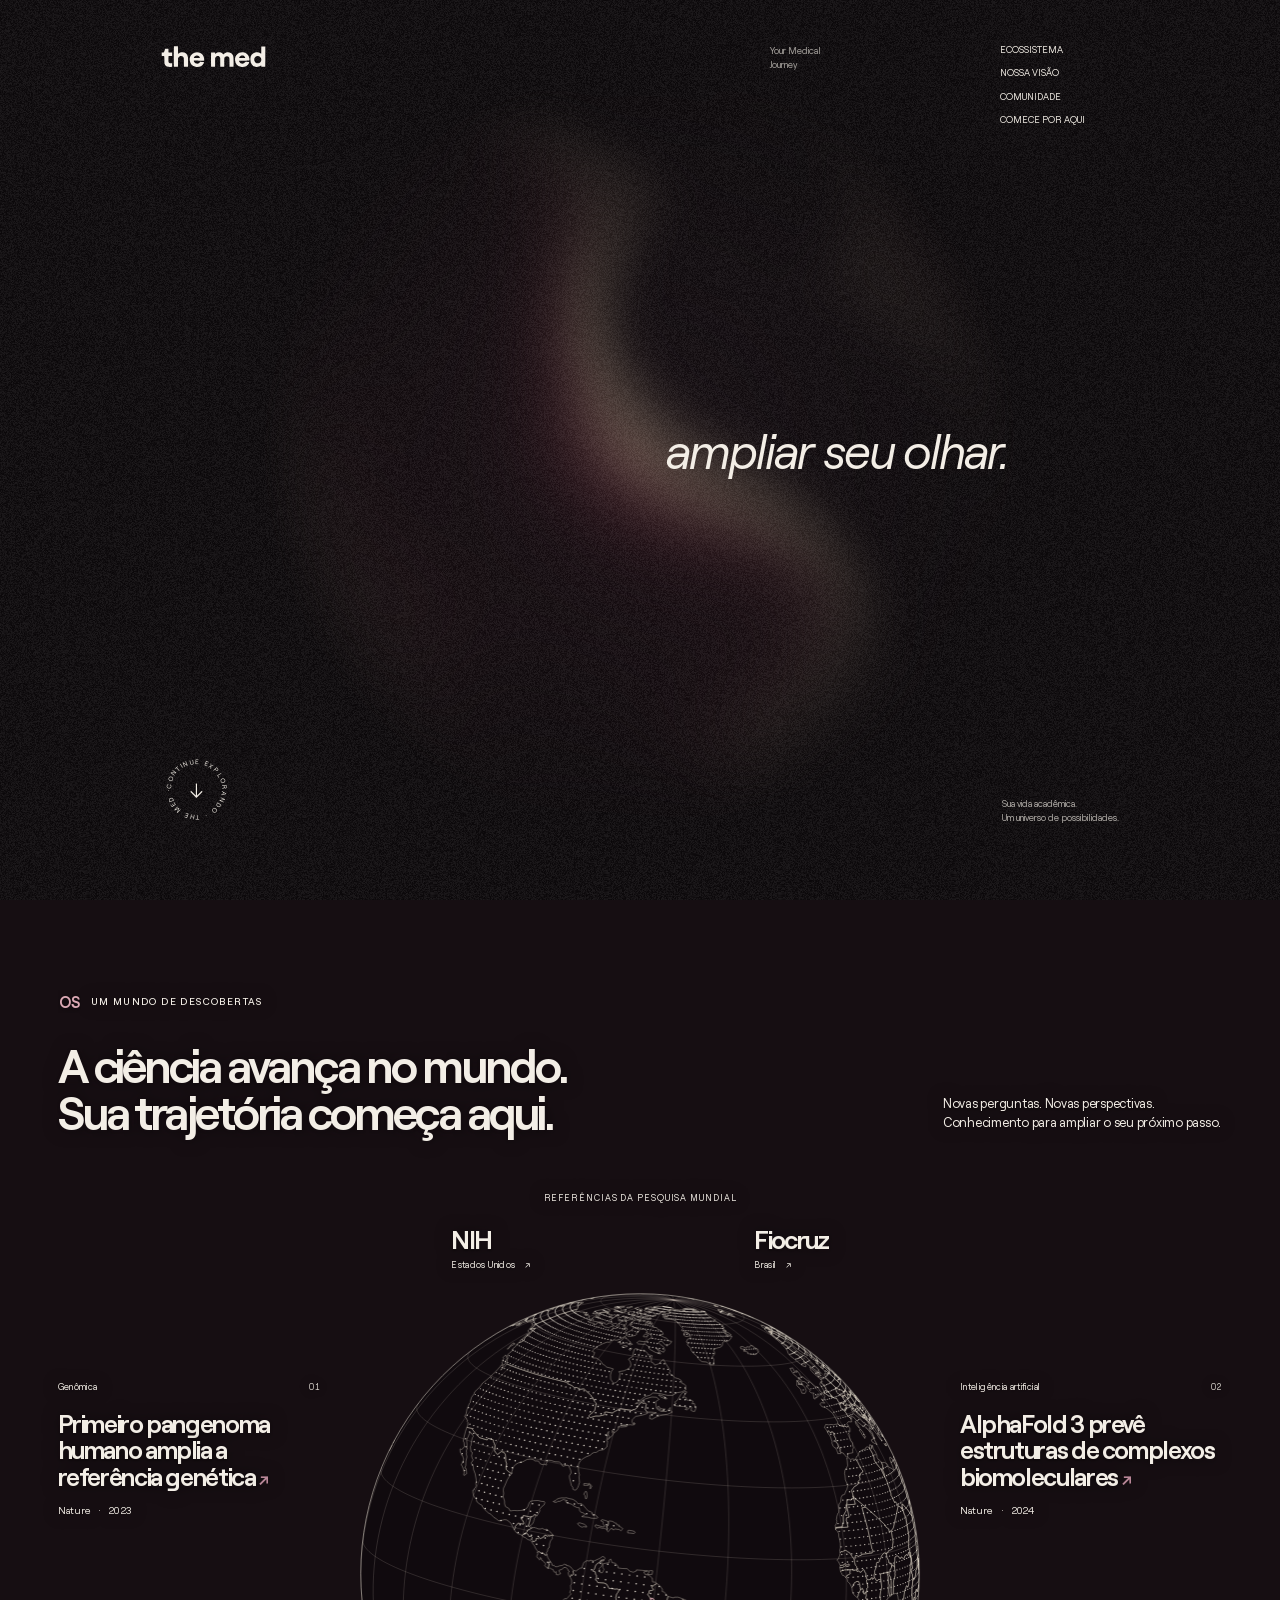
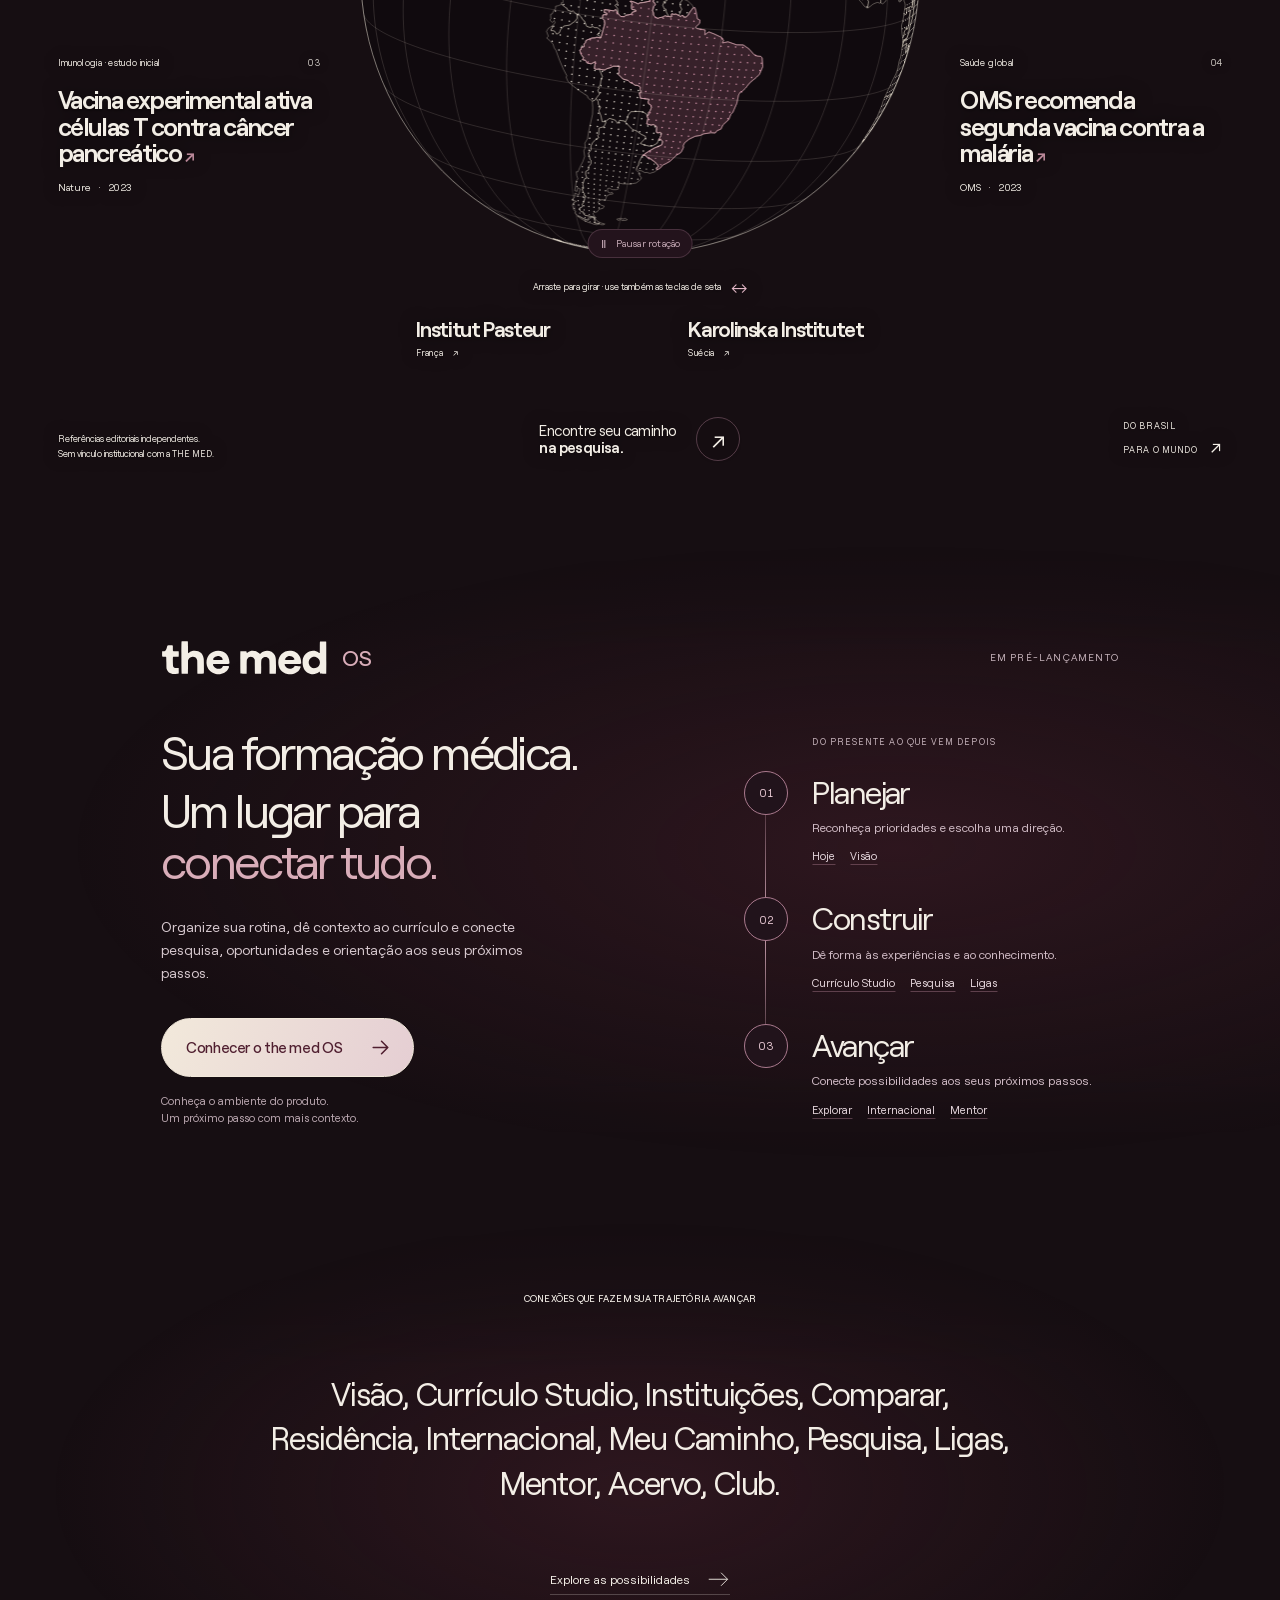
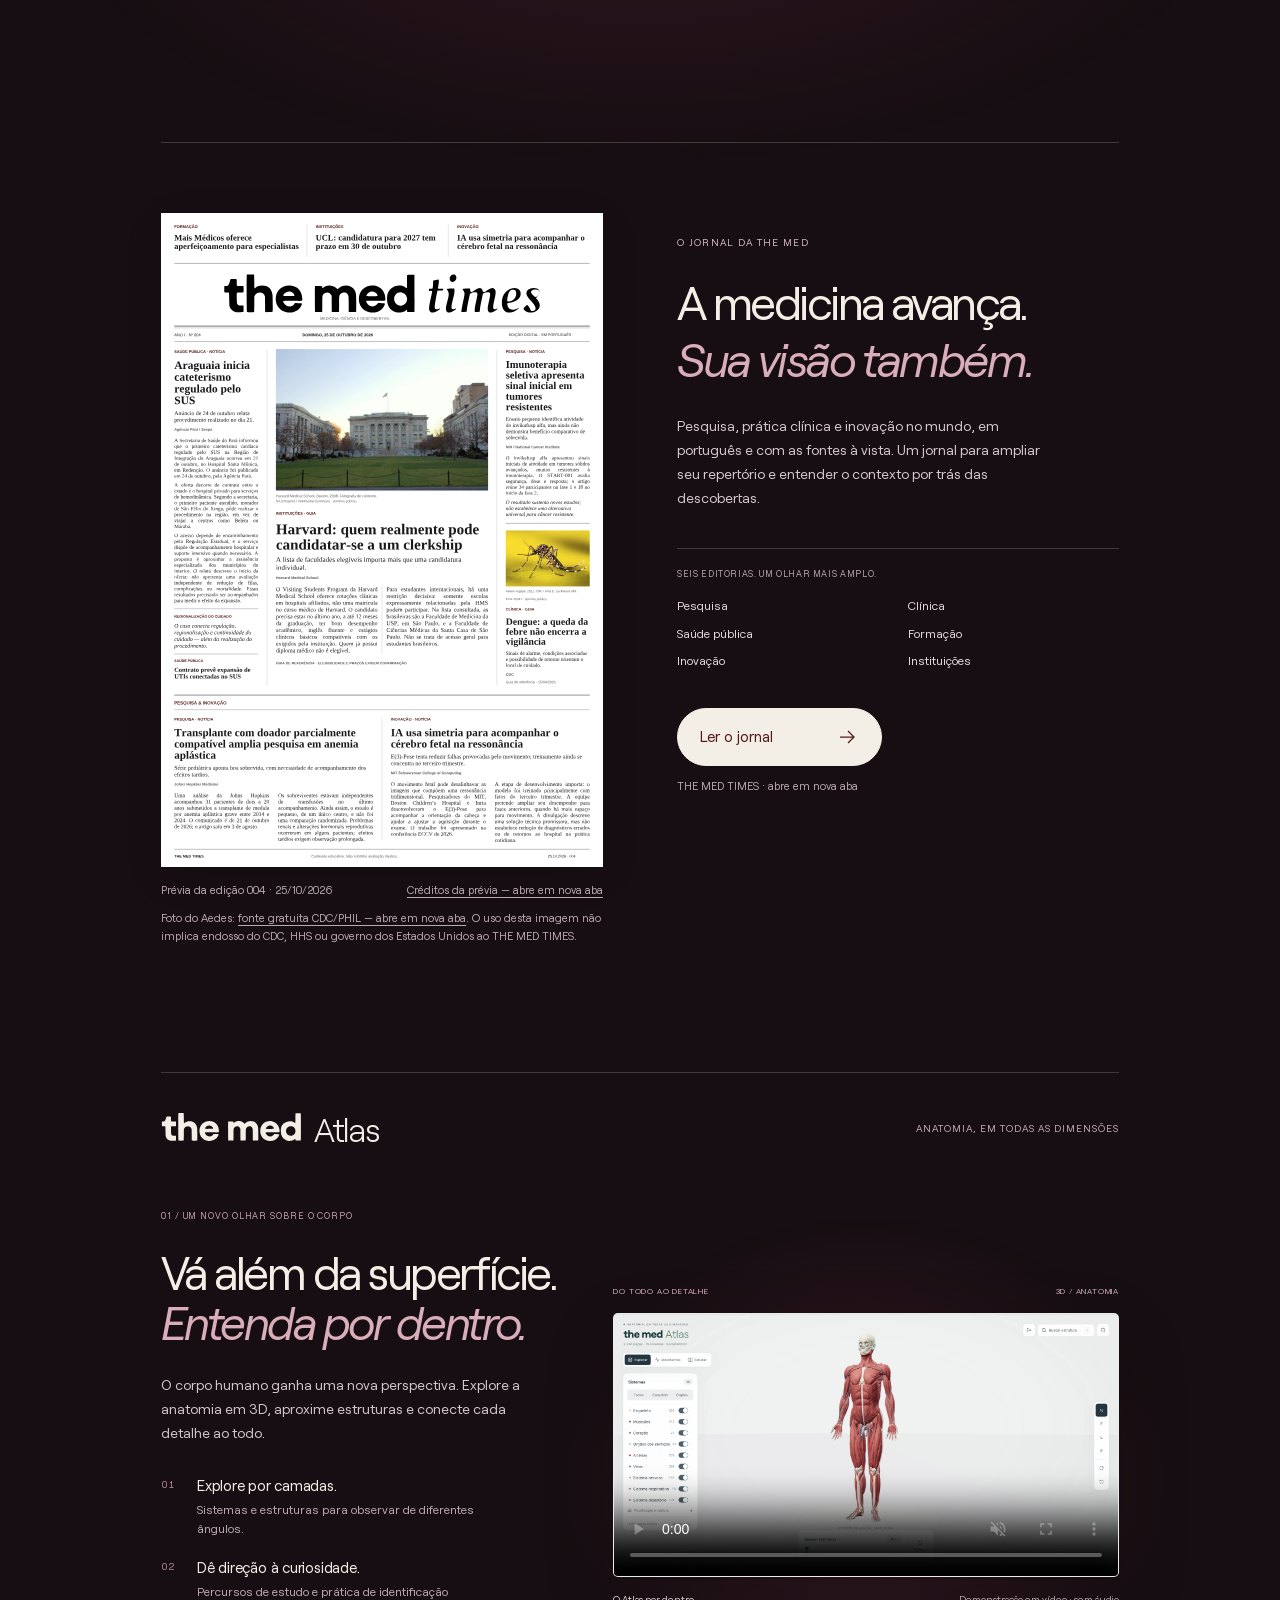
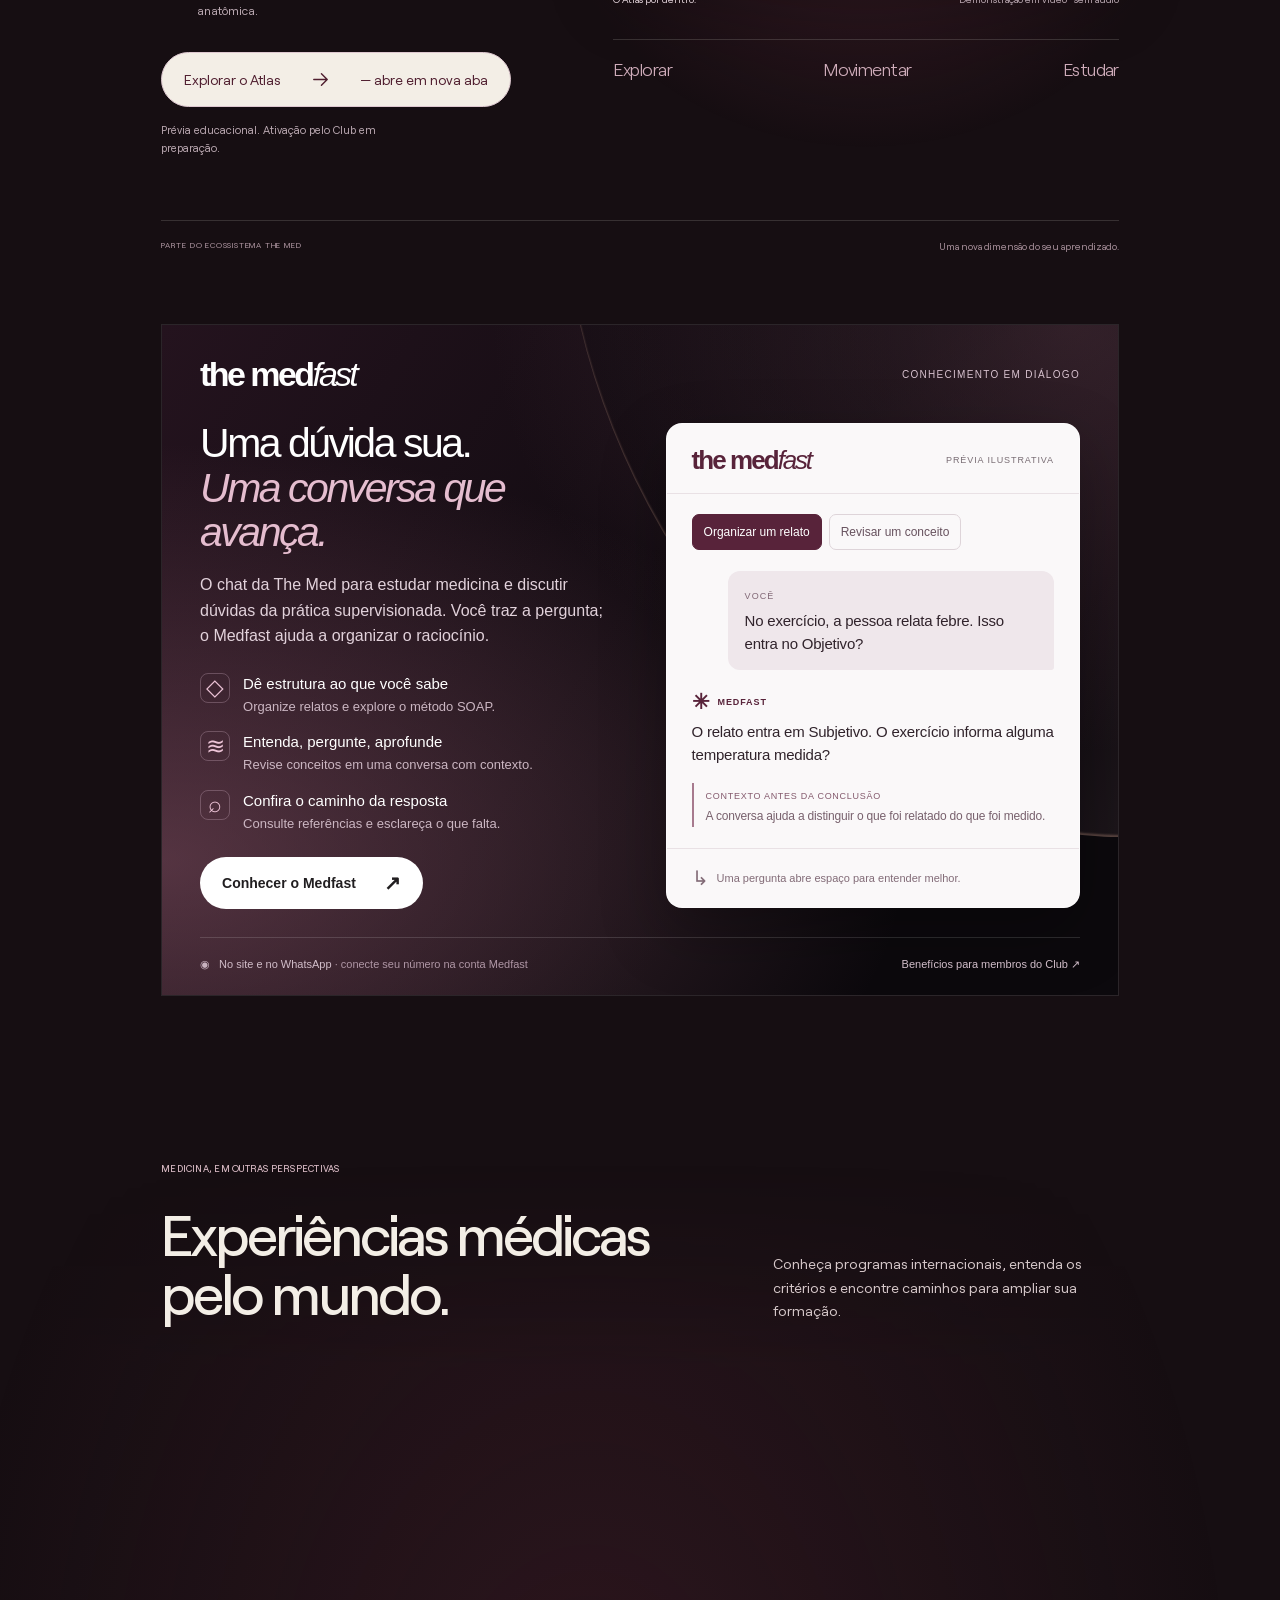
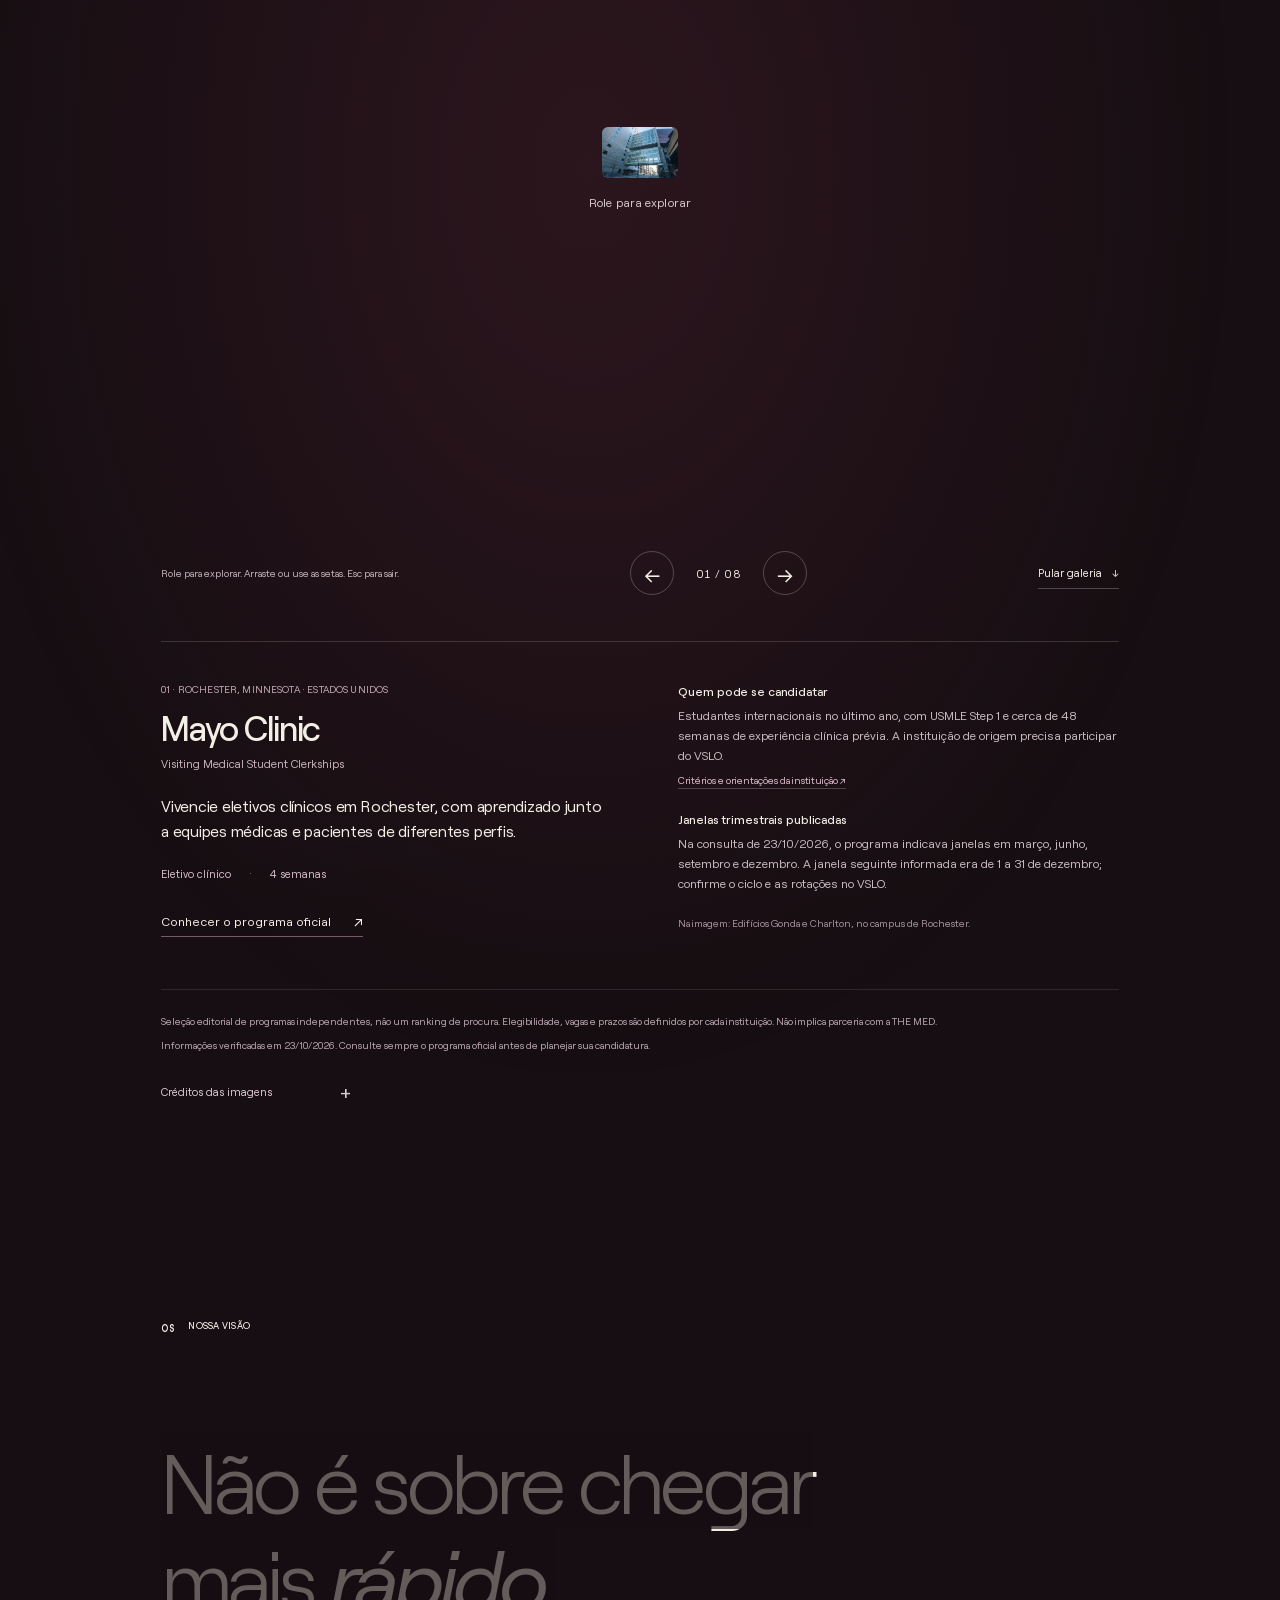
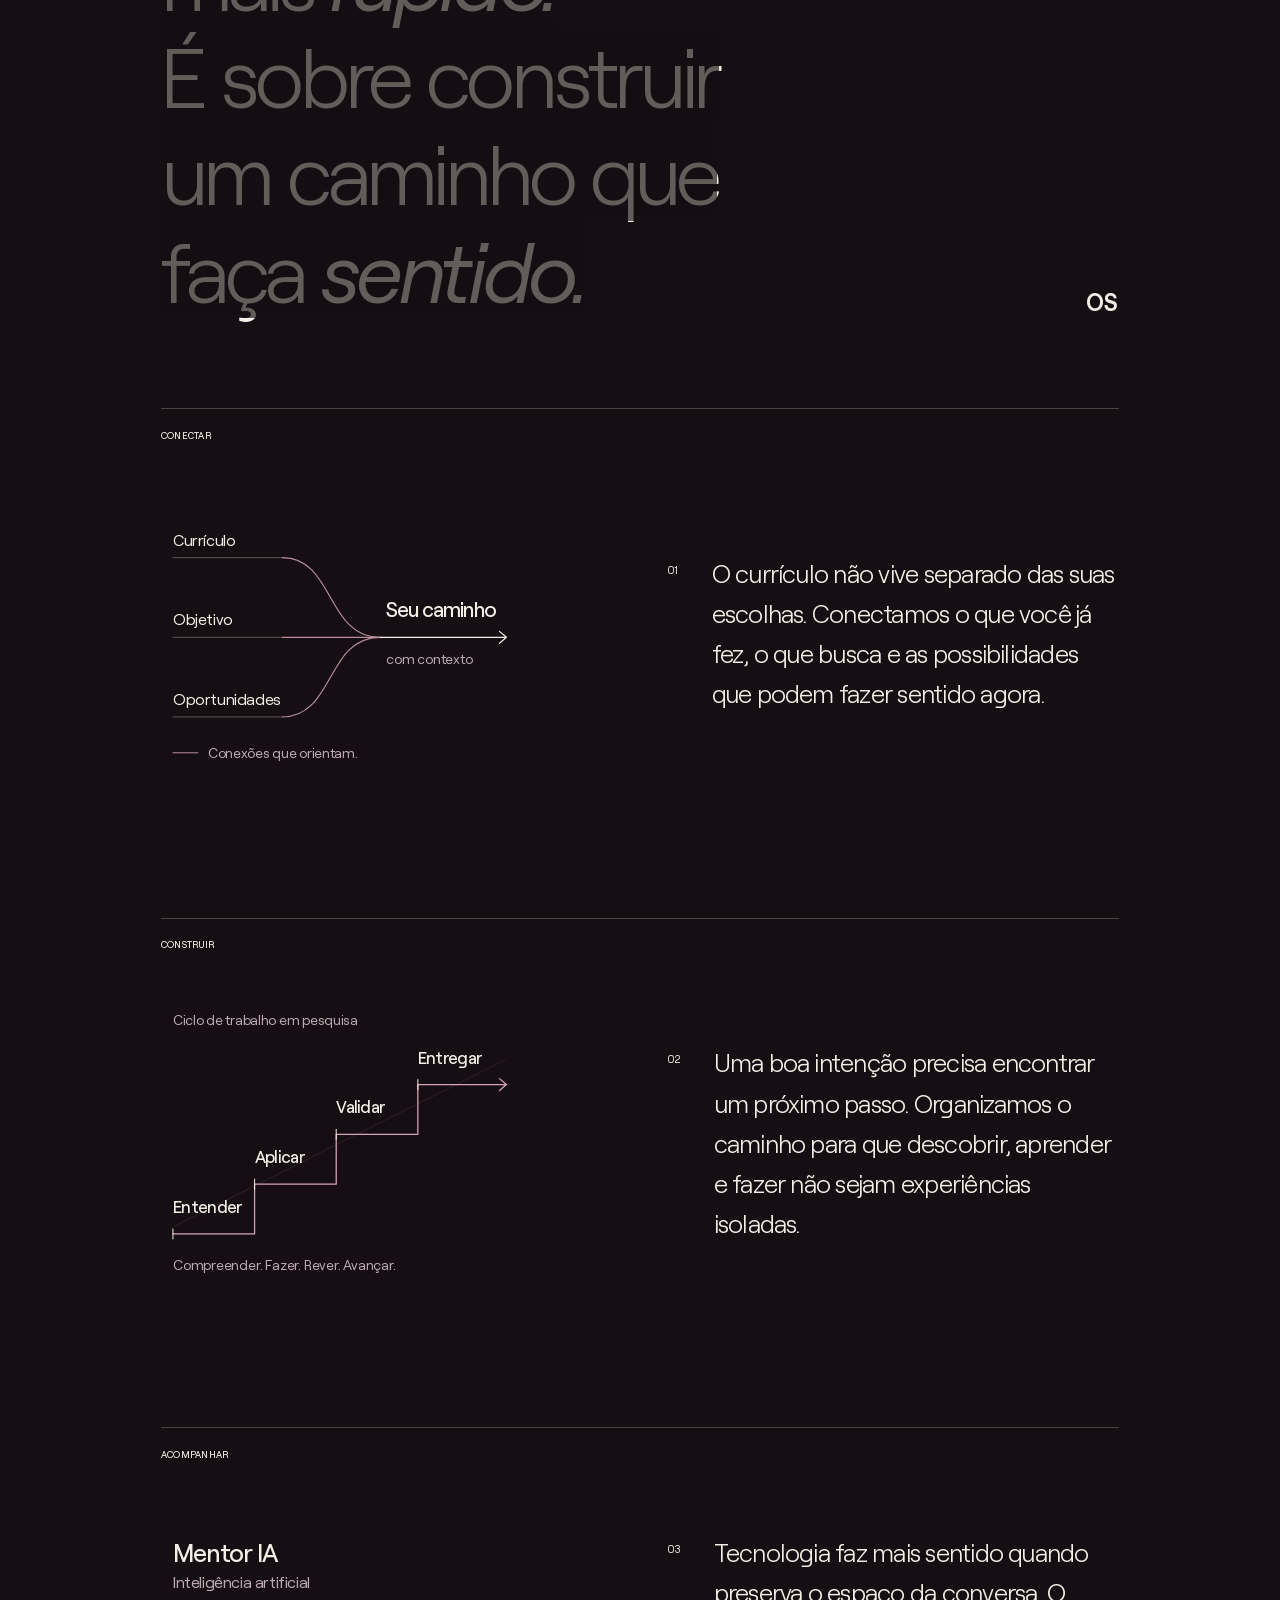
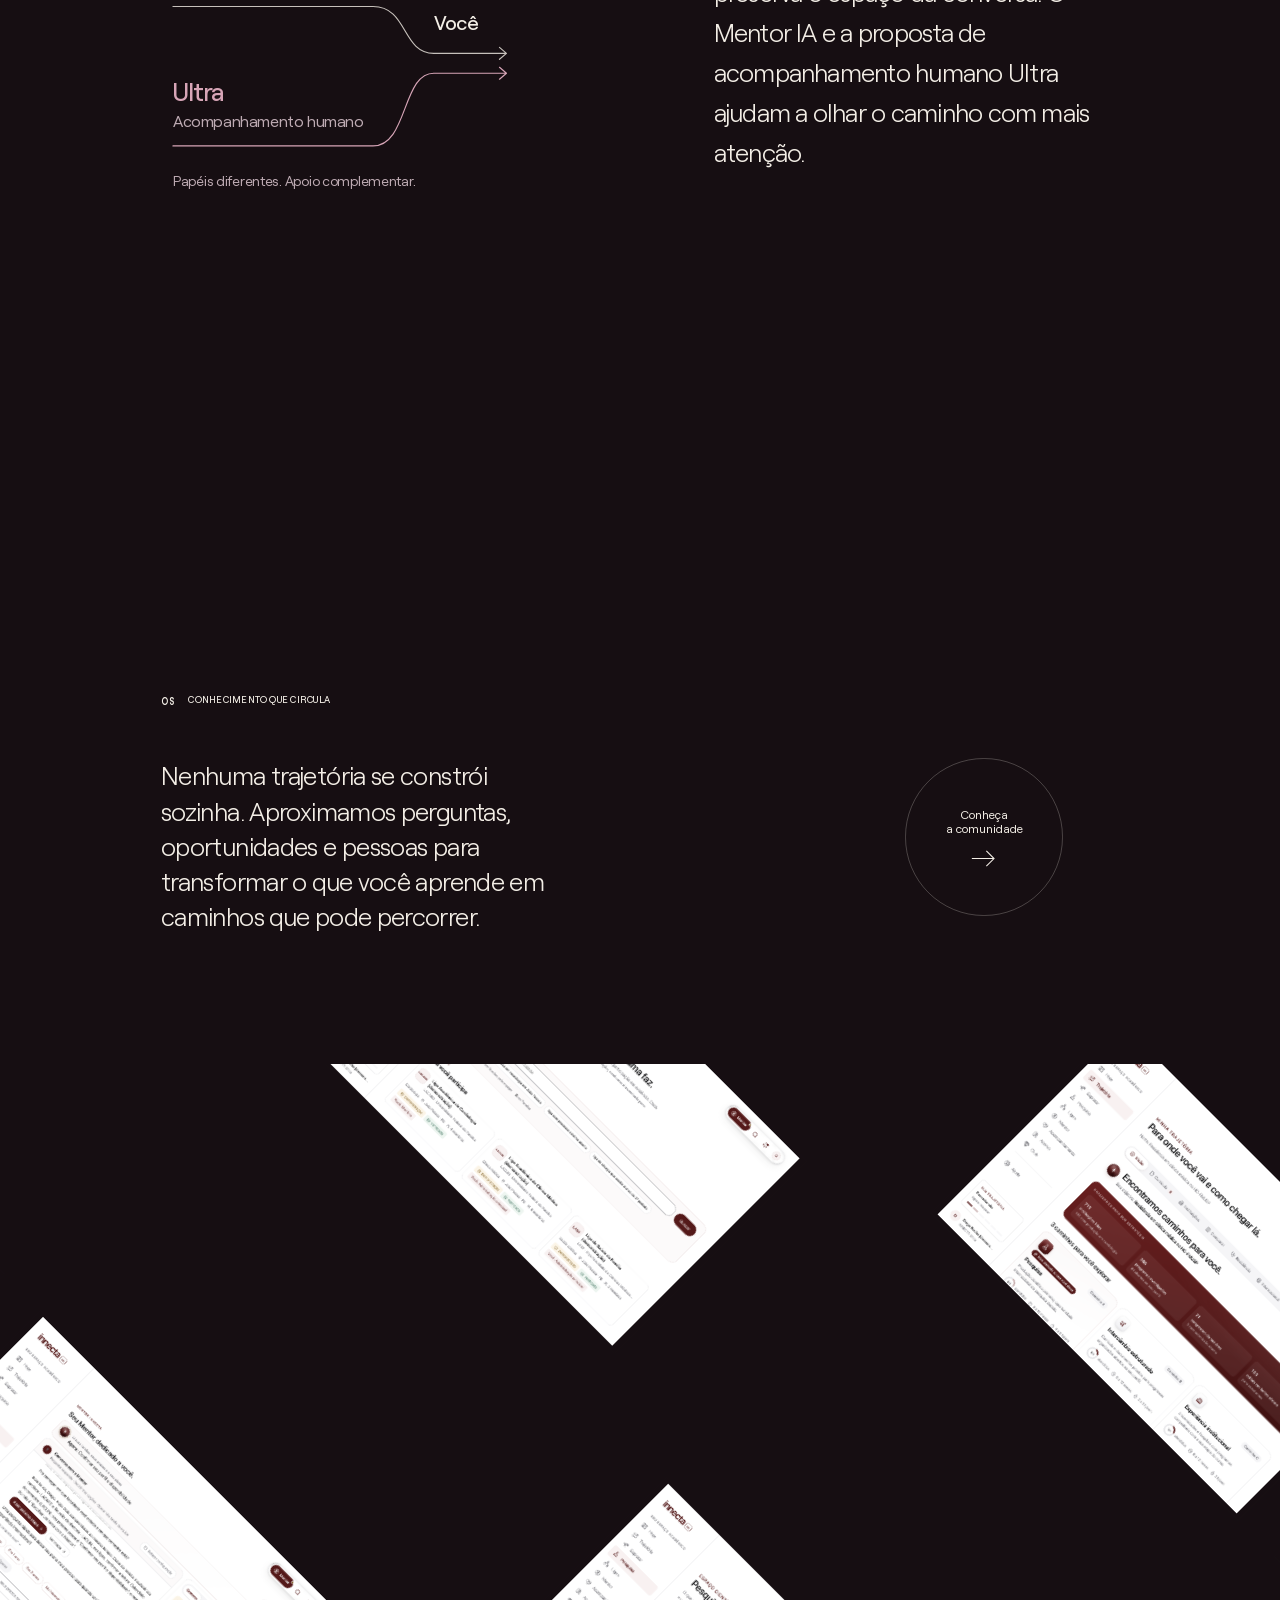
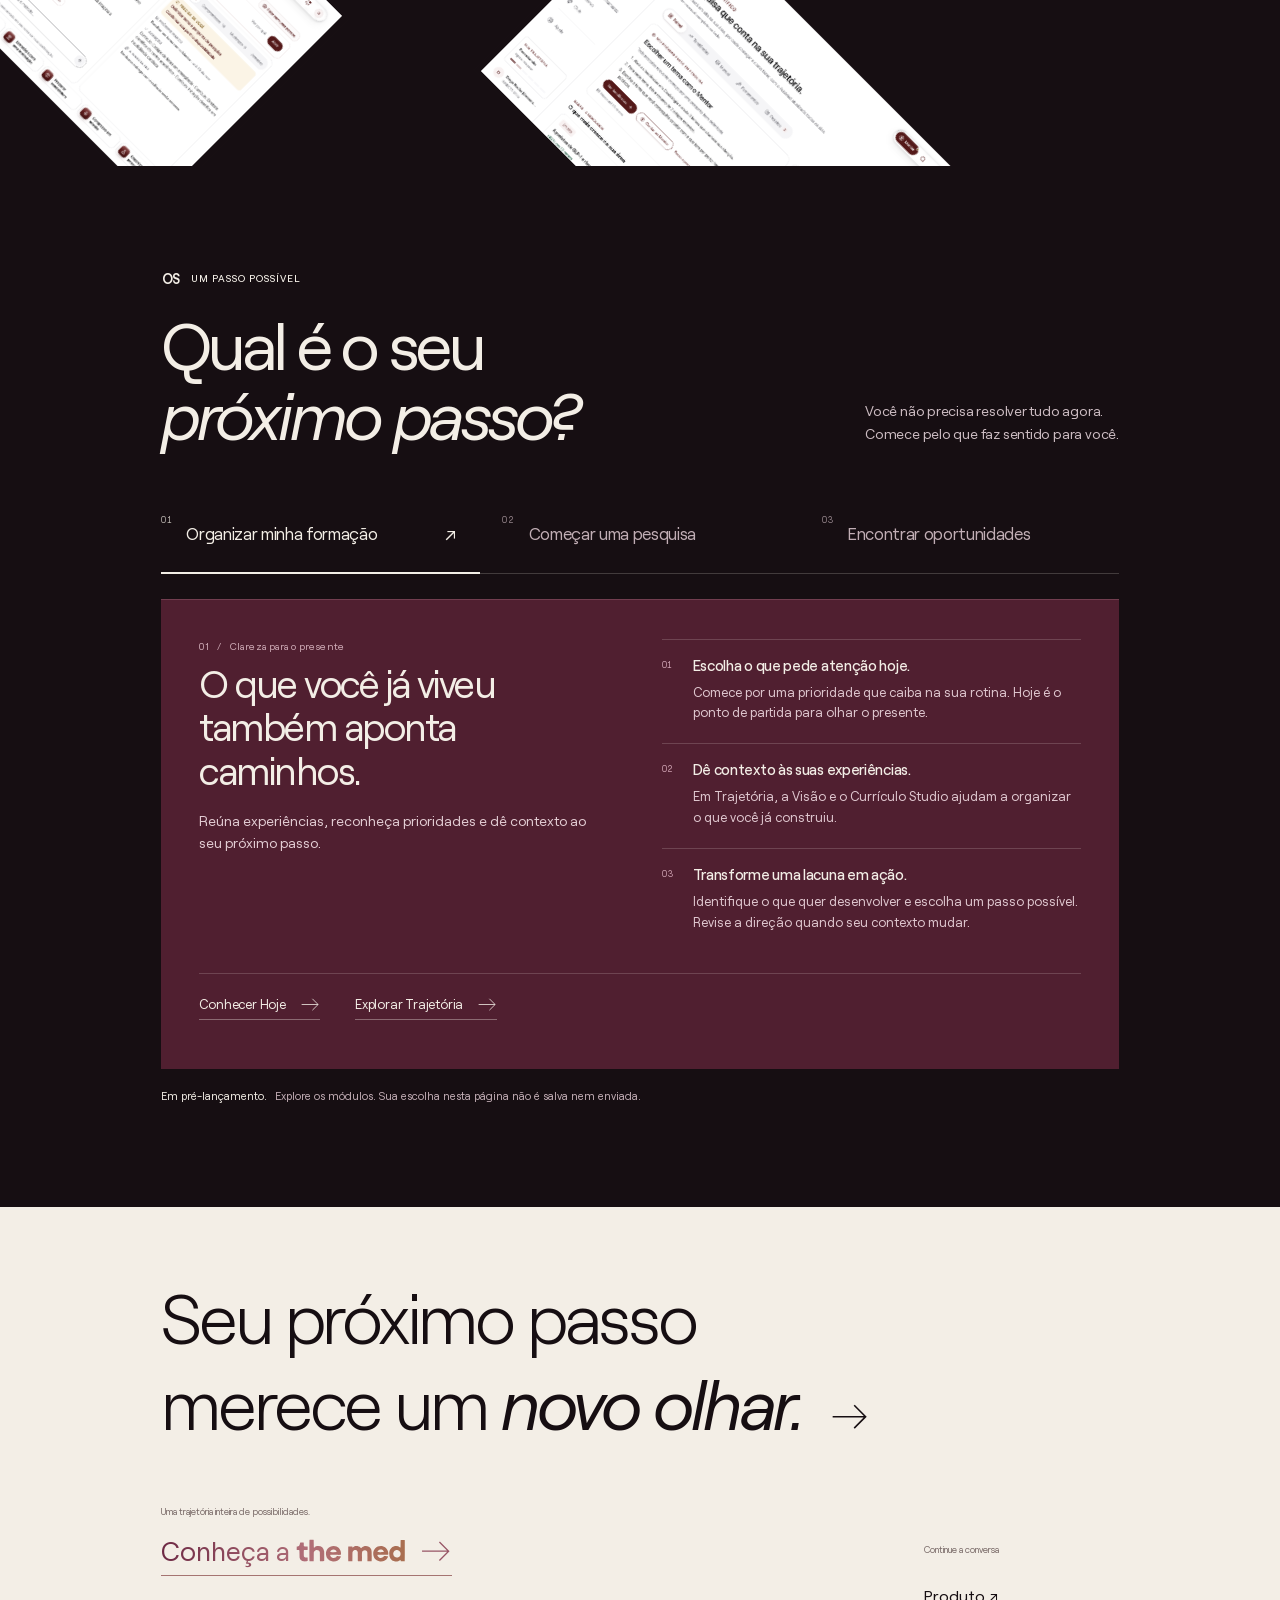
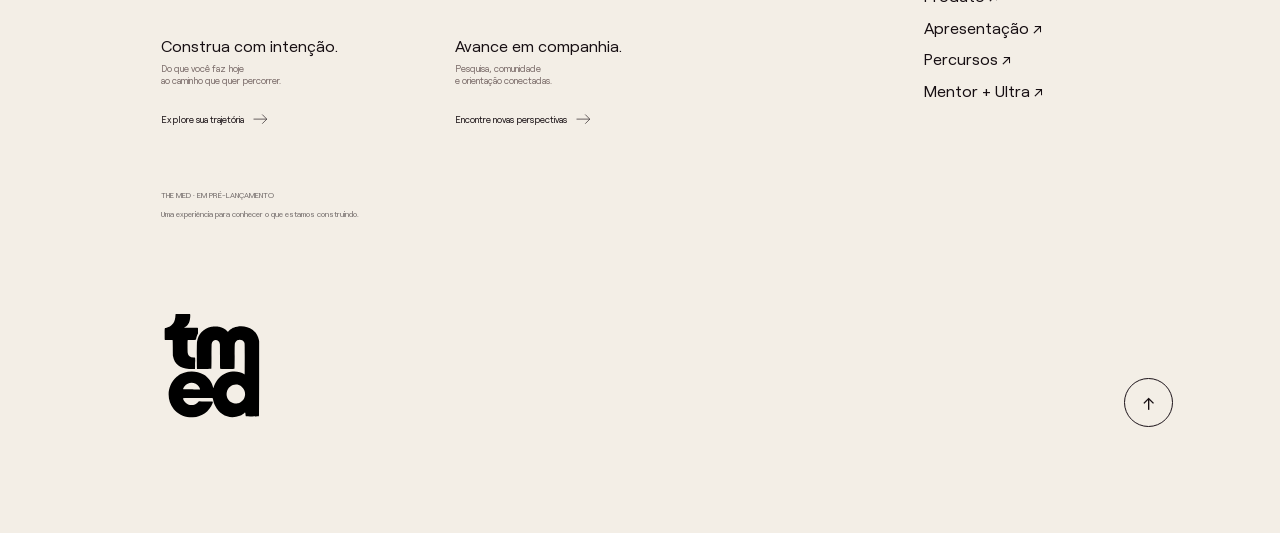
==== commit 36840731: "Transforma Medfast em dobra explicativa compacta com exemplos interativos" ====
--- a/index.html
+++ b/index.html
@@ -45,23 +45,30 @@
 <script type="module" src="/js/atlas-video.js"></script>
 </section><section id="the-med-fast" class="medfast-fold" aria-labelledby="medfast-title">
  <div class="medfast-material" aria-hidden="true"><div class="medfast-lens"></div></div>
- <header class="medfast-head">
-  <a class="medfast-brand" href="https://themedfast.vercel.app/" aria-label="The Medfast">the med<span>fast</span></a>
-  <span class="medfast-eyebrow">UMA CONVERSA. NOVAS POSSIBILIDADES.</span>
- </header>
- <div class="medfast-main">
-  <p class="medfast-label">DA DÚVIDA AO ENTENDIMENTO</p>
-  <h2 id="medfast-title">Medicina em forma<br>de <em>conversa.</em></h2>
-  <p class="medfast-description">Seu estudo não termina na pergunta.<br>Organize ideias, explore conceitos e continue aprendendo com o Medfast.</p>
-  <a class="medfast-cta" href="https://themedfast.vercel.app/">Conhecer o Medfast <span aria-hidden="true">↗</span></a>
-  <a class="medfast-secondary" href="https://themedfast.vercel.app/#experiencia">Veja como a conversa acontece</a>
+ <header class="medfast-head"><a class="medfast-brand" href="https://themedfast.vercel.app/" aria-label="The Medfast">the med<span>fast</span></a><span class="medfast-eyebrow">CONHECIMENTO EM DIÁLOGO</span></header>
+ <div class="medfast-layout">
+  <div class="medfast-copy">
+   <h2 id="medfast-title">Uma dúvida sua.<br><em>Uma conversa que avança.</em></h2>
+   <p class="medfast-description">O chat da The Med para estudar medicina e discutir dúvidas da prática supervisionada. Você traz a pergunta; o Medfast ajuda a organizar o raciocínio.</p>
+   <ul class="medfast-features">
+    <li><span class="medfast-icon" aria-hidden="true">◇</span><div><strong>Dê estrutura ao que você sabe</strong><span>Organize relatos e explore o método SOAP.</span></div></li>
+    <li><span class="medfast-icon" aria-hidden="true">≋</span><div><strong>Entenda, pergunte, aprofunde</strong><span>Revise conceitos em uma conversa com contexto.</span></div></li>
+    <li><span class="medfast-icon" aria-hidden="true">⌕</span><div><strong>Confira o caminho da resposta</strong><span>Consulte referências e esclareça o que falta.</span></div></li>
+   </ul>
+   <a class="medfast-cta" href="https://themedfast.vercel.app/">Conhecer o Medfast <span aria-hidden="true">↗</span></a>
+  </div>
+  <div class="medfast-demo" aria-label="Exemplos de uso do Medfast">
+   <div class="medfast-demo-head"><span class="medfast-brand">the med<span>fast</span></span><span>PRÉVIA ILUSTRATIVA</span></div>
+   <div class="medfast-choices" role="group" aria-label="Escolha um exemplo"><button type="button" aria-pressed="true" data-fast-example="soap">Organizar um relato</button><button type="button" aria-pressed="false" data-fast-example="study">Revisar um conceito</button></div>
+   <div class="medfast-conversation" aria-live="polite" aria-atomic="true">
+    <div class="medfast-question"><span>VOCÊ</span><p data-fast-question>No exercício, a pessoa relata febre. Isso entra no Objetivo?</p></div>
+    <div class="medfast-answer"><span class="medfast-answer-label"><span aria-hidden="true">✳</span> MEDFAST</span><p data-fast-answer>O relato entra em Subjetivo. O exercício informa alguma temperatura medida?</p><div class="medfast-insight"><span data-fast-tag>CONTEXTO ANTES DA CONCLUSÃO</span><p data-fast-insight>A conversa ajuda a distinguir o que foi relatado do que foi medido.</p></div></div>
+   </div>
+   <div class="medfast-demo-foot"><span aria-hidden="true">↳</span> Uma pergunta abre espaço para entender melhor.</div>
+  </div>
  </div>
- <footer class="medfast-foot">
-  <div class="medfast-use"><span>NO ESTUDO</span><p>Um conceito mais claro.</p></div>
-  <div class="medfast-use"><span>NA PRÁTICA SUPERVISIONADA</span><p>Um raciocínio mais organizado.</p></div>
-  <div class="medfast-use"><span>NO SEU RITMO</span><p>A conversa continua.</p></div>
- </footer>
- <div class="medfast-bottom"><span>Parte do ecossistema The Med</span><a href="https://themedfast.vercel.app/#club">Conheça os benefícios do Club</a></div>
+ <div class="medfast-bottom"><p><span aria-hidden="true">◉</span> No site e no WhatsApp <span class="medfast-bottom-detail">· conecte seu número na conta Medfast</span></p><a href="https://themedfast.vercel.app/#club">Benefícios para membros do Club ↗</a></div>
+ <script type="module" src="/js/medfast.js"></script>
 </section><section id="medical-experiences" class="medical-experiences" data-experience-section aria-labelledby="experiences-title"><div class="experience-heading"><p class="eyebrow">MEDICINA, EM OUTRAS PERSPECTIVAS</p><h2 id="experiences-title">Experiências médicas<br>pelo mundo.</h2><p class="experience-intro">Conheça programas internacionais, entenda os critérios e encontre caminhos para ampliar sua formação.</p></div><div class="experience-stage" data-experience-stage tabindex="0" role="group" aria-roledescription="carrossel" aria-label="Experiências médicas internacionais" aria-describedby="experience-hint"><div class="experience-ring" data-experience-ring aria-hidden="true"><div class="experience-card" data-experience-card="0" data-experience-id="mayo"><img src="/assets/experiences/mayo.webp" alt="Edifícios Gonda e Charlton e passarelas da Mayo Clinic em Rochester, Minnesota." loading="lazy" decoding="async" width="1800" height="1202" style="object-position:50% 50%" ></div><div class="experience-card" data-experience-card="1" data-experience-id="cleveland"><img src="/assets/experiences/cleveland.webp" alt="Fachada iluminada do Crile Building da Cleveland Clinic em Cleveland, Ohio." loading="lazy" decoding="async" width="1800" height="1205" style="object-position:50% 50%" ></div><div class="experience-card" data-experience-card="2" data-experience-id="yale"><img src="/assets/experiences/yale.webp" alt="Fachada do Sterling Hall of Medicine da Yale School of Medicine, em New Haven." loading="lazy" decoding="async" width="1800" height="1350" style="object-position:50% 50%" ></div><div class="experience-card" data-experience-card="3" data-experience-id="harvard"><img src="/assets/experiences/harvard.webp" alt="Quadrângulo da Harvard Medical School no campus médico de Longwood, em Boston." loading="lazy" decoding="async" width="1800" height="1199" style="object-position:50% 50%" ></div><div class="experience-card" data-experience-card="4" data-experience-id="ucl"><img src="/assets/experiences/ucl.webp" alt="Wilkins Building da University College London no campus de Bloomsbury; imagem do campus universitário, não de um hospital." loading="lazy" decoding="async" width="1800" height="1066" style="object-position:50% 50%" ></div><div class="experience-card" data-experience-card="5" data-experience-id="oxford"><img src="/assets/experiences/oxford.webp" alt="Radcliffe Camera, biblioteca e edifícios universitários de Oxford; não representa um hospital ou local de estágio." loading="lazy" decoding="async" width="1800" height="1002" style="object-position:50% 50%" ></div><div class="experience-card" data-experience-card="6" data-experience-id="nus"><img src="/assets/experiences/nus.webp" alt="Centre for Translational Medicine, edifício MD6 da NUS Medicine, em Singapura." loading="lazy" decoding="async" width="1350" height="1800" style="object-position:50% 35%" ></div><div class="experience-card" data-experience-card="7" data-experience-id="queensland"><img src="/assets/experiences/queensland.webp" alt="Mayne Medical School da University of Queensland, campus de Herston em Brisbane; não representa hospital de alocação." loading="lazy" decoding="async" width="1800" height="1350" style="object-position:50% 50%" ></div></div><canvas class="experience-canvas" data-experience-canvas aria-hidden="true"></canvas><figure class="experience-waiting" data-experience-waiting aria-hidden="true"><img src="/assets/experiences/mayo.webp" alt="Edifícios Gonda e Charlton e passarelas da Mayo Clinic em Rochester, Minnesota." loading="lazy" decoding="async" width="1800" height="1202" style="object-position:50% 50%" ><figcaption>Role para explorar</figcaption></figure><div class="experience-entry-title" data-experience-entry-title aria-hidden="true"><span class="experience-entry-line"><span class="experience-entry-mask"><span class="experience-entry-glyph" data-experience-entry-glyph>M</span></span><span class="experience-entry-mask"><span class="experience-entry-glyph" data-experience-entry-glyph>e</span></span><span class="experience-entry-mask"><span class="experience-entry-glyph" data-experience-entry-glyph>d</span></span><span class="experience-entry-mask"><span class="experience-entry-glyph" data-experience-entry-glyph>i</span></span><span class="experience-entry-mask"><span class="experience-entry-glyph" data-experience-entry-glyph>c</span></span><span class="experience-entry-mask"><span class="experience-entry-glyph" data-experience-entry-glyph>i</span></span><span class="experience-entry-mask"><span class="experience-entry-glyph" data-experience-entry-glyph>n</span></span><span class="experience-entry-mask"><span class="experience-entry-glyph" data-experience-entry-glyph>a</span></span></span><i class="experience-entry-line"><span class="experience-entry-mask"><span class="experience-entry-glyph" data-experience-entry-glyph>p</span></span><span class="experience-entry-mask"><span class="experience-entry-glyph" data-experience-entry-glyph>e</span></span><span class="experience-entry-mask"><span class="experience-entry-glyph" data-experience-entry-glyph>l</span></span><span class="experience-entry-mask"><span class="experience-entry-glyph" data-experience-entry-glyph>o</span></span><span class="experience-entry-mask"><span class="experience-entry-glyph" data-experience-entry-glyph>&#160;</span></span><span class="experience-entry-mask"><span class="experience-entry-glyph" data-experience-entry-glyph>m</span></span><span class="experience-entry-mask"><span class="experience-entry-glyph" data-experience-entry-glyph>u</span></span><span class="experience-entry-mask"><span class="experience-entry-glyph" data-experience-entry-glyph>n</span></span><span class="experience-entry-mask"><span class="experience-entry-glyph" data-experience-entry-glyph>d</span></span><span class="experience-entry-mask"><span class="experience-entry-glyph" data-experience-entry-glyph>o</span></span><span class="experience-entry-mask"><span class="experience-entry-glyph" data-experience-entry-glyph>.</span></span></i></div><div class="experience-meta experience-meta--left" data-experience-meta="left" aria-hidden="true"><span class="experience-meta-goo" data-experience-meta-goo><span class="experience-meta-layer" data-experience-meta-layer="0"><span></span><span></span></span><span class="experience-meta-layer" data-experience-meta-layer="1"><span></span><span></span></span></span><span class="experience-meta-held" data-experience-meta-held><span></span><span></span></span></div><div class="experience-meta experience-meta--right" data-experience-meta="right" aria-hidden="true"><span class="experience-meta-goo" data-experience-meta-goo><span class="experience-meta-layer" data-experience-meta-layer="0"><span></span><span></span></span><span class="experience-meta-layer" data-experience-meta-layer="1"><span></span><span></span></span></span><span class="experience-meta-held" data-experience-meta-held><span></span><span></span></span></div><span class="experience-cursor-tag" data-experience-cursor-tag aria-hidden="true">Explorar ↗</span><ol class="experience-index" data-experience-index aria-label="Escolher instituição"><li><button type="button" data-experience-jump="0" aria-controls="experience-mayo" aria-label="Conhecer Mayo Clinic"><span aria-hidden="true">01</span>Mayo Clinic</button></li><li><button type="button" data-experience-jump="1" aria-controls="experience-cleveland" aria-label="Conhecer Cleveland Clinic"><span aria-hidden="true">02</span>Cleveland Clinic</button></li><li><button type="button" data-experience-jump="2" aria-controls="experience-yale" aria-label="Conhecer Yale School of Medicine"><span aria-hidden="true">03</span>Yale Medicine</button></li><li><button type="button" data-experience-jump="3" aria-controls="experience-harvard" aria-label="Conhecer Harvard Medical School"><span aria-hidden="true">04</span>Harvard Medical School</button></li><li><button type="button" data-experience-jump="4" aria-controls="experience-ucl" aria-label="Conhecer UCL Medical School"><span aria-hidden="true">05</span>UCL Medicine</button></li><li><button type="button" data-experience-jump="5" aria-controls="experience-oxford" aria-label="Conhecer University of Oxford"><span aria-hidden="true">06</span>Oxford</button></li><li><button type="button" data-experience-jump="6" aria-controls="experience-nus" aria-label="Conhecer National University of Singapore"><span aria-hidden="true">07</span>NUS Medicine</button></li><li><button type="button" data-experience-jump="7" aria-controls="experience-queensland" aria-label="Conhecer University of Queensland"><span aria-hidden="true">08</span>Queensland</button></li></ol></div><div class="experience-navigation" data-experience-controls hidden><p id="experience-hint" class="experience-hint" data-experience-hint>Role para explorar. Arraste ou use as setas. Esc para sair.</p><div class="experience-arrows"><button type="button" data-experience-prev aria-label="Experiência anterior">←</button><span data-experience-counter aria-hidden="true">01 / 08</span><button type="button" data-experience-next aria-label="Próxima experiência">→</button></div><button type="button" class="experience-continue" data-experience-continue><span data-experience-continue-label>Pular galeria</span> <span aria-hidden="true">↓</span></button></div><div id="experience-details" class="experience-details" data-experience-details tabindex="-1"><article class="experience-program" id="experience-mayo" data-experience-panel="0" aria-labelledby="experience-title-mayo"><figure class="experience-static-photo"><img src="/assets/experiences/mayo.webp" alt="Edifícios Gonda e Charlton e passarelas da Mayo Clinic em Rochester, Minnesota." loading="lazy" decoding="async" width="1800" height="1202" style="object-position:50% 50%" ><figcaption>Edifícios Gonda e Charlton, no campus de Rochester.</figcaption></figure><div class="experience-program-main"><p class="experience-location">01 · Rochester, Minnesota · Estados Unidos</p><h3 id="experience-title-mayo">Mayo Clinic</h3><p class="experience-program-name">Visiting Medical Student Clerkships</p><p class="experience-summary">Vivencie eletivos clínicos em Rochester, com aprendizado junto a equipes médicas e pacientes de diferentes perfis.</p><div class="experience-facts"><span>Eletivo clínico</span><span>4 semanas</span></div><a class="experience-official" href="https://college.mayo.edu/academics/visiting-medical-student-clerkships/" target="_blank" rel="noopener noreferrer">Conhecer o programa oficial<span aria-hidden="true"> ↗</span></a></div><div class="experience-program-facts"><div><h4>Quem pode se candidatar</h4><p>Estudantes internacionais no último ano, com USMLE Step 1 e cerca de 48 semanas de experiência clínica prévia. A instituição de origem precisa participar do VSLO.</p><a class="experience-source" href="https://college.mayo.edu/academics/visiting-medical-student-clerkships/application-process/" target="_blank" rel="noopener noreferrer">Critérios e orientações da instituição<span aria-hidden="true"> ↗</span></a></div><div><h4>Janelas trimestrais publicadas</h4><p>Na consulta de 23/10/2026, o programa indicava janelas em março, junho, setembro e dezembro. A janela seguinte informada era de 1 a 31 de dezembro; confirme o ciclo e as rotações no VSLO.</p></div><p class="experience-photo-caption">Na imagem: Edifícios Gonda e Charlton, no campus de Rochester.</p></div></article><article class="experience-program" id="experience-cleveland" data-experience-panel="1" aria-labelledby="experience-title-cleveland"><figure class="experience-static-photo"><img src="/assets/experiences/cleveland.webp" alt="Fachada iluminada do Crile Building da Cleveland Clinic em Cleveland, Ohio." loading="lazy" decoding="async" width="1800" height="1205" style="object-position:50% 50%" ><figcaption>Crile Building, no campus principal da Cleveland Clinic.</figcaption></figure><div class="experience-program-main"><p class="experience-location">02 · Cleveland, Ohio · Estados Unidos</p><h3 id="experience-title-cleveland">Cleveland Clinic</h3><p class="experience-program-name">International Physician Observership Program</p><p class="experience-summary">Observe a rotina de equipes médicas da Cleveland Clinic e amplie sua perspectiva sobre o cuidado em um centro internacional.</p><div class="experience-facts"><span>Observership</span><span>1 mês</span></div><a class="experience-official" href="https://my.clevelandclinic.org/departments/international-medical-education/international-programs/physician-observer" target="_blank" rel="noopener noreferrer">Conhecer o programa oficial<span aria-hidden="true"> ↗</span></a></div><div class="experience-program-facts"><div><h4>Quem pode se candidatar</h4><p>Para estudantes internacionais, é necessário não estar no último ano no momento da candidatura e concluir a graduação após a visita. A experiência é exclusivamente observacional: sem atendimento a pacientes e sem crédito acadêmico.</p><a class="experience-source" href="https://my.clevelandclinic.org/departments/international-medical-education/international-programs/physician-observer" target="_blank" rel="noopener noreferrer">Critérios e orientações da instituição<span aria-hidden="true"> ↗</span></a></div><div><h4>Janela publicada: 01/12/2026–31/01/2027</h4><p>Na consulta de 23/10/2026, as candidaturas estavam encerradas. Janela publicada: 01/12/2026 a 31/01/2027, para visitas de julho a dezembro de 2027.</p></div><div class="experience-scope"><h4>Outro caminho: eletivo clínico</h4><p>O Medical Student Elective Program é separado: rotações clínicas de quatro semanas para estudantes no último ano, com critérios próprios. Não deve ser confundido com o observership.</p><a class="experience-source" href="https://my.clevelandclinic.org/departments/elective-program/requirements" target="_blank" rel="noopener noreferrer">Conhecer o eletivo clínico<span aria-hidden="true"> ↗</span></a></div><p class="experience-photo-caption">Na imagem: Crile Building, no campus principal da Cleveland Clinic.</p></div></article><article class="experience-program" id="experience-yale" data-experience-panel="2" aria-labelledby="experience-title-yale"><figure class="experience-static-photo"><img src="/assets/experiences/yale.webp" alt="Fachada do Sterling Hall of Medicine da Yale School of Medicine, em New Haven." loading="lazy" decoding="async" width="1800" height="1350" style="object-position:50% 50%" ><figcaption>Sterling Hall of Medicine, em New Haven.</figcaption></figure><div class="experience-program-main"><p class="experience-location">03 · New Haven, Connecticut · Estados Unidos</p><h3 id="experience-title-yale">Yale School of Medicine</h3><p class="experience-program-name">Visiting International Student Elective Program</p><p class="experience-summary">Explore especialidades médicas em eletivos internacionais de quatro semanas, em um ambiente acadêmico de pesquisa e prática clínica.</p><div class="experience-facts"><span>Eletivo clínico</span><span>4 semanas por eletivo</span></div><a class="experience-official" href="https://medicine.yale.edu/md-program/visiting-students/international/" target="_blank" rel="noopener noreferrer">Conhecer o programa oficial<span aria-hidden="true"> ↗</span></a></div><div class="experience-program-facts"><div><h4>Quem pode se candidatar</h4><p>Estudantes internacionais com estágios clínicos básicos concluídos, documentação de último ano e proficiência em inglês. Desde agosto de 2026, somente via VSLO; a faculdade de origem deve participar e formalizar o acordo exigido.</p><a class="experience-source" href="https://medicine.yale.edu/md-program/visiting-students/" target="_blank" rel="noopener noreferrer">Critérios e orientações da instituição<span aria-hidden="true"> ↗</span></a></div><div><h4>Calendário 2026/27</h4><p>Calendário 2026/27 consultado em 23/10/2026. A disponibilidade varia por especialidade e bloco, normalmente com candidatura de 4 a 6 meses de antecedência. O programa não é um observership e não aceita graduados.</p></div><p class="experience-photo-caption">Na imagem: Sterling Hall of Medicine, em New Haven.</p></div></article><article class="experience-program" id="experience-harvard" data-experience-panel="3" aria-labelledby="experience-title-harvard"><figure class="experience-static-photo"><img src="/assets/experiences/harvard.webp" alt="Quadrângulo da Harvard Medical School no campus médico de Longwood, em Boston." loading="lazy" decoding="async" width="1800" height="1199" style="object-position:50% 50%" ><figcaption>Quadrângulo da Harvard Medical School, em Longwood, Boston.</figcaption></figure><div class="experience-program-main"><p class="experience-location">04 · Boston, Massachusetts · Estados Unidos</p><h3 id="experience-title-harvard">Harvard Medical School</h3><p class="experience-program-name">HMS Visiting Students Program</p><p class="experience-summary">Eletivos clínicos em Boston para estudantes de instituições internacionais elegíveis.</p><div class="experience-facts"><span>Eletivo clínico</span><span>4 semanas</span></div><a class="experience-official" href="https://hms.harvard.edu/departments/office-registrar/visiting-students-program/apply" target="_blank" rel="noopener noreferrer">Conhecer o programa oficial<span aria-hidden="true"> ↗</span></a></div><div class="experience-program-facts"><div><h4>Quem pode se candidatar</h4><p>Último ano, a até 12 meses da graduação, com rotações básicas concluídas. Apenas faculdades internacionais aprovadas. A lista brasileira consultada inclui FCMSCSP — Faculdade de Ciências Médicas da Santa Casa de São Paulo — e Universidade de São Paulo, Faculdade de Medicina São Paulo. Não há exceções nem ingresso de novos convênios no programa publicado.</p><a class="experience-source" href="https://hms.harvard.edu/departments/office-registrar/visiting-students-program/eligibility-requirements" target="_blank" rel="noopener noreferrer">Critérios e orientações da instituição<span aria-hidden="true"> ↗</span></a></div><div><h4>Instituições elegíveis específicas</h4><p>Calendário 2026/27 consultado em 23/10/2026, via VSLO. Para estudantes internacionais, as rotações são de outubro a março, conforme os prazos de cada opção. Graduados não são elegíveis.</p></div><p class="experience-photo-caption">Na imagem: Quadrângulo da Harvard Medical School, em Longwood, Boston.</p></div></article><article class="experience-program" id="experience-ucl" data-experience-panel="4" aria-labelledby="experience-title-ucl"><figure class="experience-static-photo"><img src="/assets/experiences/ucl.webp" alt="Wilkins Building da University College London no campus de Bloomsbury; imagem do campus universitário, não de um hospital." loading="lazy" decoding="async" width="1800" height="1066" style="object-position:50% 50%" ><figcaption>Wilkins Building, campus de Bloomsbury. A imagem mostra a universidade, não um hospital de alocação.</figcaption></figure><div class="experience-program-main"><p class="experience-location">05 · Londres · Reino Unido</p><h3 id="experience-title-ucl">UCL Medical School</h3><p class="experience-program-name">Visiting Student Electives</p><p class="experience-summary">Acompanhe a prática clínica no sistema britânico em hospitais de ensino de Londres.</p><div class="experience-facts"><span>Eletivo clínico</span><span>4–8 semanas</span></div><a class="experience-official" href="https://www.ucl.ac.uk/medical-sciences/divisions/medical-school/study/undergraduate/visiting-student-electives" target="_blank" rel="noopener noreferrer">Conhecer o programa oficial<span aria-hidden="true"> ↗</span></a></div><div class="experience-program-facts"><div><h4>Quem pode se candidatar</h4><p>Pelo menos três anos de Medicina e 12 meses de formação clínica concluídos. Inglês obrigatório; a faculdade de origem também deve oferecer eletivos abertos a estudantes da UCL.</p><a class="experience-source" href="https://www.ucl.ac.uk/medical-sciences/divisions/medical-school/study/undergraduate/visiting-student-electives" target="_blank" rel="noopener noreferrer">Critérios e orientações da instituição<span aria-hidden="true"> ↗</span></a></div><div><h4>Janela publicada: 28/09–30/10/2026</h4><p>Janela publicada para o primeiro bloco de 2027/28: 28/09 a 30/10/2026, ao meio-dia, para experiências de 13/09 a 17/12/2027. Não há alocações em agosto.</p></div><p class="experience-photo-caption">Na imagem: Wilkins Building, campus de Bloomsbury. A imagem mostra a universidade, não um hospital de alocação.</p></div></article><article class="experience-program" id="experience-oxford" data-experience-panel="5" aria-labelledby="experience-title-oxford"><figure class="experience-static-photo"><img src="/assets/experiences/oxford.webp" alt="Radcliffe Camera, biblioteca e edifícios universitários de Oxford; não representa um hospital ou local de estágio." loading="lazy" decoding="async" width="1800" height="1002" style="object-position:50% 50%" ><figcaption>Radcliffe Camera e entorno universitário de Oxford. É uma biblioteca, não o local de prática clínica.</figcaption></figure><div class="experience-program-main"><p class="experience-location">06 · Oxford · Reino Unido</p><h3 id="experience-title-oxford">University of Oxford</h3><p class="experience-program-name">Oxford Medical School Elective Programme</p><p class="experience-summary">Planeje uma experiência eletiva nos hospitais de Oxford, ao lado de estudantes da universidade.</p><div class="experience-facts"><span>Eletivo médico</span><span>4–10 semanas</span></div><a class="experience-official" href="https://www.medsci.ox.ac.uk/study/medicine/electives" target="_blank" rel="noopener noreferrer">Conhecer o programa oficial<span aria-hidden="true"> ↗</span></a></div><div class="experience-program-facts"><div><h4>Quem pode se candidatar</h4><p>Estudantes de Medicina de universidades britânicas e internacionais. Médicos já graduados não são elegíveis. A instituição distingue esse eletivo de clerkships curriculares.</p><a class="experience-source" href="https://www.medsci.ox.ac.uk/study/medicine/electives" target="_blank" rel="noopener noreferrer">Critérios e orientações da instituição<span aria-hidden="true"> ↗</span></a></div><div><h4>Ciclo 2026/27 encerrado</h4><p>A chamada para setembro de 2026 a agosto de 2027 está encerrada. Novas datas ainda não haviam sido publicadas na consulta de 23/10/2026.</p></div><p class="experience-photo-caption">Na imagem: Radcliffe Camera e entorno universitário de Oxford. É uma biblioteca, não o local de prática clínica.</p></div></article><article class="experience-program" id="experience-nus" data-experience-panel="6" aria-labelledby="experience-title-nus"><figure class="experience-static-photo"><img src="/assets/experiences/nus.webp" alt="Centre for Translational Medicine, edifício MD6 da NUS Medicine, em Singapura." loading="lazy" decoding="async" width="1350" height="1800" style="object-position:50% 35%" ><figcaption>Centre for Translational Medicine — MD6, NUS Medicine.</figcaption></figure><div class="experience-program-main"><p class="experience-location">07 · Singapura · Singapura</p><h3 id="experience-title-nus">National University of Singapore</h3><p class="experience-program-name">International Student Clinical Elective Programme</p><p class="experience-summary">Explore o ensino médico em Singapura com experiências eletivas em hospitais ligados à NUS Medicine.</p><div class="experience-facts"><span>Eletivo / observação</span><span>2–12 semanas</span></div><a class="experience-official" href="https://medicine.nus.edu.sg/current-students/clinical-electives-programme-for-overseas-visiting-student/" target="_blank" rel="noopener noreferrer">Conhecer o programa oficial<span aria-hidden="true"> ↗</span></a></div><div class="experience-program-facts"><div><h4>Quem pode se candidatar</h4><p>Estudantes estrangeiros em anos clínicos, com pelo menos um ano completo de prática clínica. Faculdades sem acordo bilateral também podem candidatar estudantes, sem a respectiva isenção de taxas.</p><a class="experience-source" href="https://medicine.nus.edu.sg/current-students/clinical-electives-programme-for-overseas-visiting-student/eligibility/" target="_blank" rel="noopener noreferrer">Critérios e orientações da instituição<span aria-hidden="true"> ↗</span></a></div><div><h4>Candidatura com 6–12 meses de antecedência</h4><p>A instituição orienta candidaturas durante o ano, de 6 a 12 meses antes da experiência. A atuação clínica ou apenas observacional depende da alocação e das autorizações aplicáveis; confirme o escopo de cada opção.</p></div><p class="experience-photo-caption">Na imagem: Centre for Translational Medicine — MD6, NUS Medicine.</p></div></article><article class="experience-program" id="experience-queensland" data-experience-panel="7" aria-labelledby="experience-title-queensland"><figure class="experience-static-photo"><img src="/assets/experiences/queensland.webp" alt="Mayne Medical School da University of Queensland, campus de Herston em Brisbane; não representa hospital de alocação." loading="lazy" decoding="async" width="1800" height="1350" style="object-position:50% 50%" ><figcaption>Mayne Medical School, campus de Herston, Brisbane. A imagem identifica a escola, não um hospital de alocação.</figcaption></figure><div class="experience-program-main"><p class="experience-location">08 · Queensland · Austrália</p><h3 id="experience-title-queensland">University of Queensland</h3><p class="experience-program-name">Visiting Medical Elective Program</p><p class="experience-summary">Amplie sua visão da medicina em eletivos clínicos em hospitais afiliados à UQ, na Austrália.</p><div class="experience-facts"><span>Eletivo clínico</span><span>4–8 semanas</span></div><a class="experience-official" href="https://medical-school.uq.edu.au/visiting-medical-elective-program" target="_blank" rel="noopener noreferrer">Conhecer o programa oficial<span aria-hidden="true"> ↗</span></a></div><div class="experience-program-facts"><div><h4>Quem pode se candidatar</h4><p>Estudantes matriculados em cursos de Medicina reconhecidos, com ao menos um semestre de formação clínica. Candidatura centralizada; médicos graduados não são elegíveis. A UQ não firma contratos de estágio ou learning agreements individuais com a faculdade de origem.</p><a class="experience-source" href="https://medical-school.uq.edu.au/visiting-medical-elective-program" target="_blank" rel="noopener noreferrer">Critérios e orientações da instituição<span aria-hidden="true"> ↗</span></a></div><div><h4>Janela publicada: 30/11–14/12/2026</h4><p>Janela publicada: 30/11 a 14/12/2026, para experiências de 08/03 a 30/04/2027. A seleção depende da disponibilidade; as candidaturas ao primeiro período de 2027 já estavam encerradas na consulta de 23/10/2026.</p></div><p class="experience-photo-caption">Na imagem: Mayne Medical School, campus de Herston, Brisbane. A imagem identifica a escola, não um hospital de alocação.</p></div></article></div><div class="experience-editorial"><p>Seleção editorial de programas independentes, não um ranking de procura. Elegibilidade, vagas e prazos são definidos por cada instituição. Não implica parceria com a THE MED.</p><p>Informações verificadas em <time datetime="2026-10-23">23/10/2026</time>. Consulte sempre o programa oficial antes de planejar sua candidatura.</p><details class="experience-credits"><summary>Créditos das imagens <span aria-hidden="true">+</span></summary><ol><li><strong>Mayo Clinic</strong><span>Edifícios Gonda e Charlton, no campus de Rochester.</span><span>Fotografia: Tony Webster · <a href="https://creativecommons.org/licenses/by-sa/2.0/" target="_blank" rel="noopener noreferrer">CC BY-SA 2.0<span aria-hidden="true"> ↗</span></a>.</span><span>Redimensionamento e conversão para WebP; recorte de enquadramento na apresentação. A versão adaptada da fotografia permanece sob a mesma licença.</span><a href="https://commons.wikimedia.org/wiki/File:Gonda_and_Charlton_Building_Skyways_-_Mayo_Clinic%2C_Rochester%2C_Minnesota_%2838792363545%29.jpg" target="_blank" rel="noopener noreferrer">Fonte e atribuição da fotografia<span aria-hidden="true"> ↗</span></a></li><li><strong>Cleveland Clinic</strong><span>Crile Building, no campus principal da Cleveland Clinic.</span><span>Fotografia: Cleveland Clinic · <a href="https://creativecommons.org/licenses/by/4.0/" target="_blank" rel="noopener noreferrer">CC BY 4.0<span aria-hidden="true"> ↗</span></a>.</span><span>Redimensionamento e conversão para WebP; recorte de enquadramento na apresentação. </span><a href="https://commons.wikimedia.org/wiki/File:Crile_Building_A6110.jpg" target="_blank" rel="noopener noreferrer">Fonte e atribuição da fotografia<span aria-hidden="true"> ↗</span></a></li><li><strong>Yale School of Medicine</strong><span>Sterling Hall of Medicine, em New Haven.</span><span>Fotografia: Ajay Suresh (ajay_suresh) · <a href="https://creativecommons.org/licenses/by/2.0/" target="_blank" rel="noopener noreferrer">CC BY 2.0<span aria-hidden="true"> ↗</span></a>.</span><span>Redimensionamento e conversão para WebP; recorte de enquadramento na apresentação. </span><a href="https://commons.wikimedia.org/wiki/File:Yale_School_of_Medicine_%2854106346034%29.jpg" target="_blank" rel="noopener noreferrer">Fonte e atribuição da fotografia<span aria-hidden="true"> ↗</span></a></li><li><strong>Harvard Medical School</strong><span>Quadrângulo da Harvard Medical School, em Longwood, Boston.</span><span>Fotografia: SA / Drsamir · Domínio público.</span><span>Redimensionamento e conversão para WebP; recorte de enquadramento na apresentação. </span><a href="https://commons.wikimedia.org/wiki/File:Hms.jpg" target="_blank" rel="noopener noreferrer">Fonte e atribuição da fotografia<span aria-hidden="true"> ↗</span></a></li><li><strong>UCL Medical School</strong><span>Wilkins Building, campus de Bloomsbury. A imagem mostra a universidade, não um hospital de alocação.</span><span>Fotografia: Tony Hisgett · <a href="https://creativecommons.org/licenses/by/2.0/" target="_blank" rel="noopener noreferrer">CC BY 2.0<span aria-hidden="true"> ↗</span></a>.</span><span>Redimensionamento e conversão para WebP; recorte de enquadramento na apresentação. </span><a href="https://commons.wikimedia.org/wiki/File:UCL_2_Wilkins_building_%2832371569506%29.jpg" target="_blank" rel="noopener noreferrer">Fonte e atribuição da fotografia<span aria-hidden="true"> ↗</span></a></li><li><strong>University of Oxford</strong><span>Radcliffe Camera e entorno universitário de Oxford. É uma biblioteca, não o local de prática clínica.</span><span>Fotografia: Julian Herzog · <a href="https://creativecommons.org/licenses/by/4.0/" target="_blank" rel="noopener noreferrer">CC BY 4.0<span aria-hidden="true"> ↗</span></a>.</span><span>Redimensionamento e conversão para WebP; recorte de enquadramento na apresentação. </span><a href="https://commons.wikimedia.org/wiki/File:Radcliffe_Camera_Oxford_2018_02.jpg" target="_blank" rel="noopener noreferrer">Fonte e atribuição da fotografia<span aria-hidden="true"> ↗</span></a></li><li><strong>National University of Singapore</strong><span>Centre for Translational Medicine — MD6, NUS Medicine.</span><span>Fotografia: Joshua Rommel Hayag Vargas · <a href="https://creativecommons.org/licenses/by-sa/4.0/" target="_blank" rel="noopener noreferrer">CC BY-SA 4.0<span aria-hidden="true"> ↗</span></a>.</span><span>Redimensionamento e conversão para WebP; recorte de enquadramento na apresentação. A versão adaptada da fotografia permanece sob a mesma licença.</span><a href="https://commons.wikimedia.org/wiki/File:Centre_for_Translational_Medicine_%28MD6%29%2C_February_2020.jpg" target="_blank" rel="noopener noreferrer">Fonte e atribuição da fotografia<span aria-hidden="true"> ↗</span></a></li><li><strong>University of Queensland</strong><span>Mayne Medical School, campus de Herston, Brisbane. A imagem identifica a escola, não um hospital de alocação.</span><span>Fotografia: Kgbo · <a href="https://creativecommons.org/licenses/by-sa/4.0/" target="_blank" rel="noopener noreferrer">CC BY-SA 4.0<span aria-hidden="true"> ↗</span></a>.</span><span>Redimensionamento e conversão para WebP; recorte de enquadramento na apresentação. A versão adaptada da fotografia permanece sob a mesma licença.</span><a href="https://commons.wikimedia.org/wiki/File:Mayne_Medical_School%2C_Herston%2C_Brisbane_01.JPG" target="_blank" rel="noopener noreferrer">Fonte e atribuição da fotografia<span aria-hidden="true"> ↗</span></a></li></ol></details></div><p class="experience-status" data-experience-status role="status" aria-live="polite" aria-atomic="true"></p><svg class="experience-filters" aria-hidden="true" focusable="false"><defs><filter id="experience-name-goo" x="-20%" y="-100%" width="140%" height="300%" color-interpolation-filters="sRGB"><feColorMatrix data-experience-meta-cut type="matrix" values="1 0 0 0 0 0 1 0 0 0 0 0 1 0 0 0 0 0 400 -132"/></filter></defs></svg></section><section id="manifesto"><h2 class="eyebrow reveal"><svg viewBox="0 0 32 32" fill="none" aria-hidden="true"><text x="16" y="16" text-anchor="middle" dominant-baseline="central" fill="currentColor" font-family="Roobert,Geist,Arial,sans-serif" font-size="24" font-weight="550" letter-spacing="0" textLength="30" lengthAdjust="spacingAndGlyphs">OS</text></svg> NOSSA VISÃO</h2><p class="manifesto-lines"><span>Não é sobre chegar</span><span>mais <i>rápido.</i></span><span>É sobre construir</span><span>um caminho que</span><span>faça <i>sentido.</i></span></p><span class="manifesto-star" aria-hidden="true"><svg viewBox="0 0 32 32" fill="none" aria-hidden="true"><text x="16" y="16" text-anchor="middle" dominant-baseline="central" fill="currentColor" font-family="Roobert,Geist,Arial,sans-serif" font-size="24" font-weight="550" letter-spacing="0" textLength="30" lengthAdjust="spacingAndGlyphs">OS</text></svg></span></section><section id="strengths"><section class="principle reveal" id="principle-conectar"><h3 class="eyebrow">CONECTAR</h3><div class="principle-content"><figure class="principle-art principle-diagram principle-diagram--connections" data-principle-visual="0"><svg xmlns="http://www.w3.org/2000/svg" viewBox="0 0 360 300" width="360" height="300" role="img" aria-labelledby="principle-visual-0-title principle-visual-0-description" focusable="false"><title id="principle-visual-0-title">Contexto para o seu caminho</title><desc id="principle-visual-0-description">Currículo, objetivo e oportunidades se conectam para orientar o seu caminho.</desc>
       <g class="pv-labels">
         <text x="12" y="62">Currículo</text>
--- a/css/medfast.css
+++ b/css/medfast.css
@@ -1,33 +1,48 @@
-/* Medfast: official typographic wordmark and wine/rose material palette.
-   Reference: https://themedfast.vercel.app/ (23 Nov 2026).
-   Static layers keep this fold independent of the site's scroll animation. */
-.medfast-fold{position:relative;isolation:isolate;overflow:hidden;margin:clamp(60px,7vw,110px) 0 0;padding:clamp(28px,3vw,46px);color:#fff;background:#150e13;font-family:Inter,-apple-system,BlinkMacSystemFont,"Helvetica Neue",Arial,sans-serif;scroll-margin-top:28px;border:1px solid #ffffff18}
+/* Official Medfast wordmark and material palette; isolated product explainer. */
+.medfast-fold{position:relative;isolation:isolate;overflow:hidden;margin:70px 0 0;padding:32px 38px 22px;color:#fff;background:#150e13;font-family:Inter,-apple-system,BlinkMacSystemFont,"Helvetica Neue",Arial,sans-serif;scroll-margin-top:28px;border:1px solid #ffffff18}
 .medfast-fold *{box-sizing:border-box}
-.medfast-material{position:absolute;inset:0;z-index:-1;pointer-events:none;background:radial-gradient(ellipse at 0% 42%,#8e586b88,transparent 45%),radial-gradient(ellipse at 94% 0%,#66404f88,transparent 37%),linear-gradient(122deg,#1c1018,#080709 49%,#24131e)}
-.medfast-material:before{content:"";position:absolute;inset:0;background:linear-gradient(36deg,transparent 15%,#b47e8a60 31%,#a36a7a30 37%,transparent 52%);filter:blur(28px)}
-.medfast-lens{position:absolute;width:100%;height:170%;left:30%;top:-90%;border-radius:50%;transform:rotate(-26deg);background:linear-gradient(145deg,#09070b44 45%,#351d2a22 65%,#b2939755 89%,#321d2b);box-shadow:inset 1px -2px 2px #d1a18c66,inset 6px -12px 24px #11091288}
-.medfast-head{display:flex;align-items:center;justify-content:space-between;gap:24px}
+.medfast-material{position:absolute;inset:0;z-index:-1;pointer-events:none;background:radial-gradient(ellipse at 0% 80%,#8e586b80,transparent 55%),radial-gradient(ellipse at 95% 0%,#66404f80,transparent 45%),linear-gradient(122deg,#24131e,#0c090d 65%)}
+.medfast-lens{position:absolute;width:90%;height:170%;left:45%;top:-90%;border-radius:50%;transform:rotate(-26deg);background:linear-gradient(145deg,#09070b44 45%,#351d2a22 65%,#b2939733 89%,#321d2b);box-shadow:inset 1px -2px 2px #d1a18c55}
+.medfast-head{display:flex;align-items:center;justify-content:space-between;gap:20px;margin-bottom:30px}
 .medfast-fold a{color:inherit;text-decoration:none}
-.medfast-brand{display:inline-block;font-size:clamp(30px,3vw,42px);font-weight:720;line-height:1;letter-spacing:-.075em;white-space:nowrap}
+.medfast-brand{display:inline-block;font-size:34px;font-weight:720;line-height:1;letter-spacing:-.075em;white-space:nowrap}
 .medfast-brand span{font-weight:380;font-style:italic;letter-spacing:-.085em}
-.medfast-eyebrow,.medfast-label,.medfast-use>span{font-size:11px;letter-spacing:.14em;line-height:1.6;font-weight:400}
-.medfast-eyebrow{color:#ded0d7;text-align:right}
-.medfast-main{text-align:center;padding:clamp(52px,4vw,66px) 0 clamp(45px,4vw,60px)}
-.medfast-label{margin:0 0 26px;color:#e4c3cf}
-.medfast-main h2{font-family:inherit;font-size:clamp(46px,5.4vw,80px);font-weight:400;line-height:1.02;letter-spacing:-.075em;margin:0;color:#fff}
-.medfast-main h2 em{font-weight:380;font-style:italic}
-.medfast-description{margin:26px auto 0;font-size:clamp(16px,1.35vw,19px);line-height:1.65;color:#e7dce2;max-width:560px;letter-spacing:-.025em}
-.medfast-fold .medfast-cta{display:inline-flex;align-items:center;justify-content:center;gap:32px;margin:30px 0 0;padding:17px 25px;min-height:54px;border-radius:100px;background:#fff;color:#211e20;font-size:15px;font-weight:600;transition:background .2s,transform .2s}
-.medfast-cta span{font-size:22px;font-weight:400;line-height:1}
-.medfast-fold .medfast-cta:hover{background:#f0e5eb;transform:translateY(-2px)}
-.medfast-fold .medfast-secondary{display:block;width:fit-content;margin:19px auto 0;font-size:13px;color:#e0cdd6;text-underline-offset:5px}
-.medfast-secondary:hover,.medfast-bottom a:hover{text-decoration:underline}
-.medfast-fold a:focus-visible{outline:2px solid #f2b9d2;outline-offset:6px}
-.medfast-foot{background:transparent;color:inherit;display:grid;grid-template-columns:1fr 1.2fr 1fr;gap:30px;padding:28px 0;border-top:1px solid #ffffff29;border-bottom:1px solid #ffffff29}
-.medfast-use>span{color:#cfb7c3;font-size:10px}
-.medfast-use p{margin:8px 0 0;font-size:clamp(15px,1.4vw,20px);line-height:1.4;letter-spacing:-.035em;color:#f6edf2}
-.medfast-use+.medfast-use{padding-left:30px;border-left:1px solid #ffffff20}
-.medfast-bottom{display:flex;justify-content:space-between;gap:20px;padding-top:22px;color:#cbbac3;font-size:12px;line-height:1.5}
-@media(min-width:1600px){.medfast-main h2{font-size:80px}}
-@media(max-width:767px){.medfast-fold{padding:28px 24px;margin-top:56px}.medfast-head{align-items:flex-start}.medfast-eyebrow{max-width:145px;font-size:9px;letter-spacing:.09em}.medfast-main{padding:60px 0 48px}.medfast-main h2{font-size:clamp(39px,7.8vw,59px)}.medfast-label{font-size:10px;margin-bottom:22px}.medfast-description{font-size:16px;margin-top:24px}.medfast-foot{grid-template-columns:1fr;gap:18px;padding:24px 0}.medfast-use+.medfast-use{padding:18px 0 0;border-left:0;border-top:1px solid #ffffff18}.medfast-use{display:flex;align-items:center;justify-content:space-between;gap:20px}.medfast-use>span{max-width:110px;font-size:9px}.medfast-use p{font-size:15px;text-align:right;margin:0;max-width:180px}.medfast-bottom{font-size:11px;gap:12px}.medfast-bottom>*{max-width:48%}.medfast-bottom a{text-align:right}.medfast-lens{width:160%;left:4%;top:-95%}.medfast-brand{font-size:30px}}
-@media(prefers-reduced-motion:reduce){.medfast-fold .medfast-cta{transition:none}.medfast-fold .medfast-cta:hover{transform:none}}
+.medfast-eyebrow{font-size:10px;letter-spacing:.13em;color:#d7c1ce}
+.medfast-layout{display:grid;grid-template-columns:1fr 1fr;gap:clamp(28px,4vw,64px);align-items:center}
+.medfast-copy h2{font-family:inherit;font-size:clamp(34px,3.2vw,48px);font-weight:400;line-height:1.08;letter-spacing:-.06em;margin:0;color:#fff}
+.medfast-copy h2 em{font-weight:380;color:#e5bdcf}
+.medfast-description{font-size:16px;line-height:1.6;color:#e2d2db;max-width:48ch;margin:18px 0 0}
+.medfast-features{display:grid;gap:15px;list-style:none;margin:24px 0;padding:0}
+.medfast-features li{display:flex;gap:13px;align-items:flex-start}
+.medfast-icon{display:grid;place-items:center;flex-shrink:0;width:30px;height:30px;border:1px solid #d4b4c64d;border-radius:8px;color:#edc4d7;font-size:23px;line-height:1}
+.medfast-features strong{display:block;font-weight:500;font-size:15px;line-height:1.4}
+.medfast-features div>span{display:block;margin-top:3px;color:#cbb6c2;font-size:13px;line-height:1.5}
+.medfast-fold .medfast-cta{display:inline-flex;align-items:center;gap:28px;border-radius:50px;padding:14px 22px;min-height:48px;background:#fff;color:#211e20;font-size:14px;font-weight:600;transition:background .2s}
+.medfast-cta:hover{background:#ecdde5!important}.medfast-cta>span{font-size:20px}
+.medfast-demo{min-width:0;overflow:hidden;color:#30232b;background:#faf8f9;border:1px solid #ffffff80;border-radius:16px;box-shadow:0 24px 65px #0004}
+.medfast-demo-head{display:flex;align-items:center;justify-content:space-between;gap:12px;padding:23px 25px 20px;border-bottom:1px solid #e9e1e5}
+.medfast-demo-head .medfast-brand{font-size:26px;color:#58233a}
+.medfast-demo-head>span:last-child{font-size:9px;letter-spacing:.1em;color:#796d74}
+.medfast-choices{display:flex;gap:7px;padding:20px 25px 0}
+.medfast-choices button{font-family:inherit;cursor:pointer;font-size:12px;line-height:1.35;border:1px solid #ded4d9;border-radius:7px;padding:9px 11px;color:#67525e;background:transparent}
+.medfast-choices button[aria-pressed=true]{background:#58233a;border-color:#58233a;color:white}
+.medfast-conversation{padding:21px 25px;min-height:296px}
+.medfast-question{margin-left:36px;padding:14px 17px;background:#efe7eb;border-radius:12px 12px 3px 12px}
+.medfast-question>span{font-size:9px;letter-spacing:.12em;color:#806775}
+.medfast-question p,.medfast-answer p{font-size:15px;line-height:1.55;margin:6px 0 0;letter-spacing:-.015em}
+.medfast-answer{padding-top:20px}
+.medfast-answer-label{display:flex;align-items:center;gap:7px;font-size:9px;letter-spacing:.1em;font-weight:600;color:#58233a}
+.medfast-answer-label>span{font-size:21px}
+.medfast-insight{border-left:2px solid #a77a8e;padding:2px 0 2px 12px;margin-top:17px}
+.medfast-insight>span{font-size:9px;letter-spacing:.08em;color:#845a6d}
+.medfast-insight p{font-size:12px;line-height:1.5;color:#78616d;margin-top:4px}
+.medfast-demo-foot{display:flex;align-items:center;gap:8px;border-top:1px solid #e9e1e5;padding:14px 25px;color:#826b77;font-size:11px;line-height:1.5}
+.medfast-demo-foot>span{font-size:20px}
+.medfast-bottom{display:flex;align-items:center;justify-content:space-between;gap:20px;border-top:1px solid #ffffff24;margin-top:28px;padding-top:18px;font-size:11px;color:#d2beca;line-height:1.5}
+.medfast-bottom p{margin:0;font-size:inherit}.medfast-bottom p>span:first-child{margin-right:6px;color:#c8b2bf}.medfast-bottom-detail{color:#af96a5}.medfast-bottom a:hover{text-decoration:underline;text-underline-offset:4px}
+.medfast-fold a:focus-visible,.medfast-fold button:focus-visible{outline:2px solid #c994b0;outline-offset:4px}
+@media(max-width:1000px){.medfast-fold{padding:28px}.medfast-layout{gap:26px}.medfast-copy h2{font-size:35px}.medfast-description{font-size:14px}.medfast-conversation{padding:18px;min-height:310px}.medfast-demo-head{padding:20px 18px}.medfast-choices{padding:17px 18px 0}.medfast-demo-head .medfast-brand{font-size:23px}.medfast-bottom-detail{display:none}}
+@media(max-width:700px){.medfast-fold{padding:24px 20px 18px;margin-top:48px}.medfast-head{margin-bottom:25px}.medfast-brand{font-size:29px}.medfast-eyebrow{max-width:110px;text-align:right;font-size:9px}.medfast-layout{grid-template-columns:1fr;gap:26px}.medfast-copy h2{font-size:clamp(31px,7.5vw,42px)}.medfast-description{font-size:15px;margin-top:15px}.medfast-features{gap:12px;margin:19px 0}.medfast-features strong{font-size:14px}.medfast-features div>span{font-size:12px}.medfast-demo-head{padding:18px}.medfast-conversation{min-height:285px}.medfast-question{margin-left:20px}.medfast-question p,.medfast-answer p{font-size:14px}.medfast-insight p{font-size:12px}.medfast-choices{gap:6px}.medfast-choices button{font-size:11px;padding:9px}.medfast-demo-foot{padding:12px 18px;font-size:10px}.medfast-bottom{align-items:flex-start;font-size:10px;gap:20px;margin-top:23px;padding-top:15px}.medfast-bottom>*{max-width:50%}.medfast-bottom a{text-align:right}}
+@media(prefers-reduced-motion:reduce){.medfast-cta{transition:none!important}}
+/* On small screens the live example explains the uses, avoiding repeated copy. */
+@media(max-width:700px){.medfast-features{display:none}.medfast-copy .medfast-cta{margin-top:18px}.medfast-conversation{min-height:0;padding:15px}.medfast-demo-foot{display:none}.medfast-layout{gap:22px}.medfast-insight{margin-top:13px}.medfast-description{line-height:1.5}.medfast-demo-head{padding:16px}.medfast-choices{padding:14px 15px 0}}
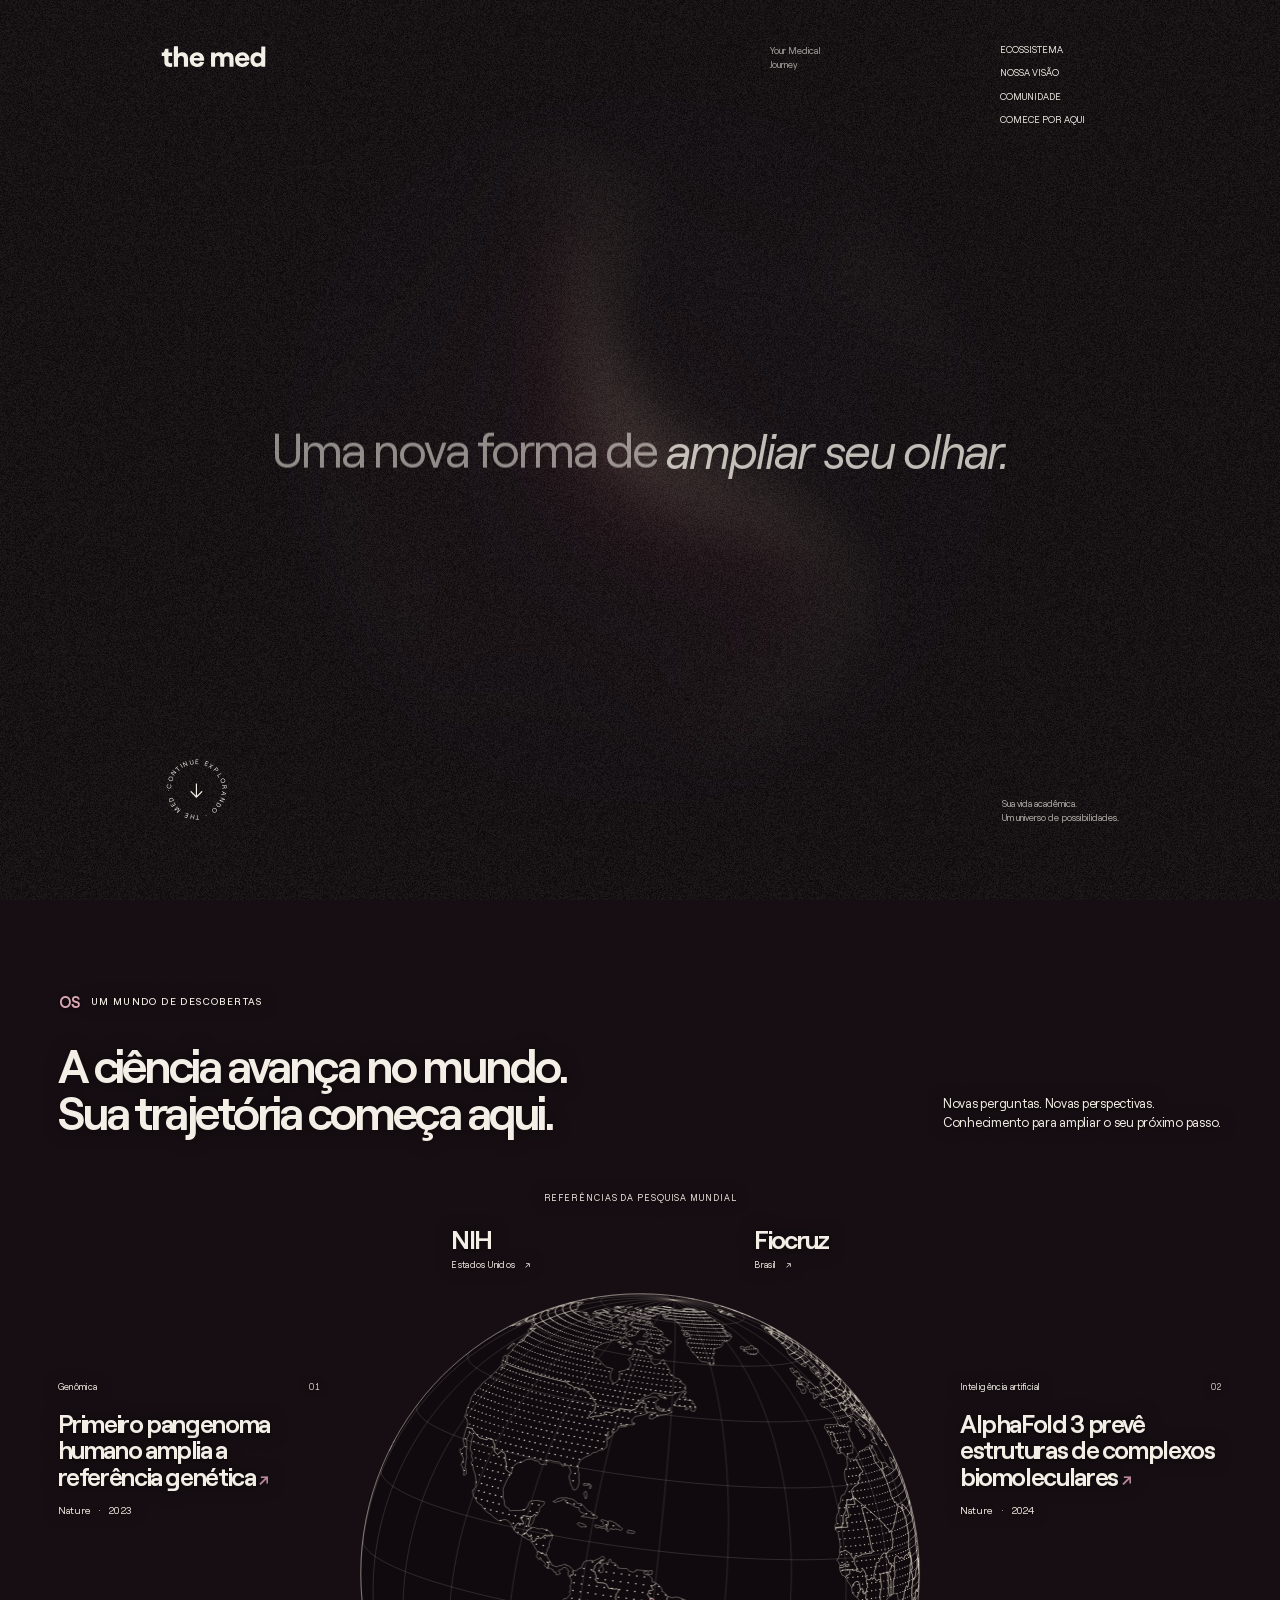
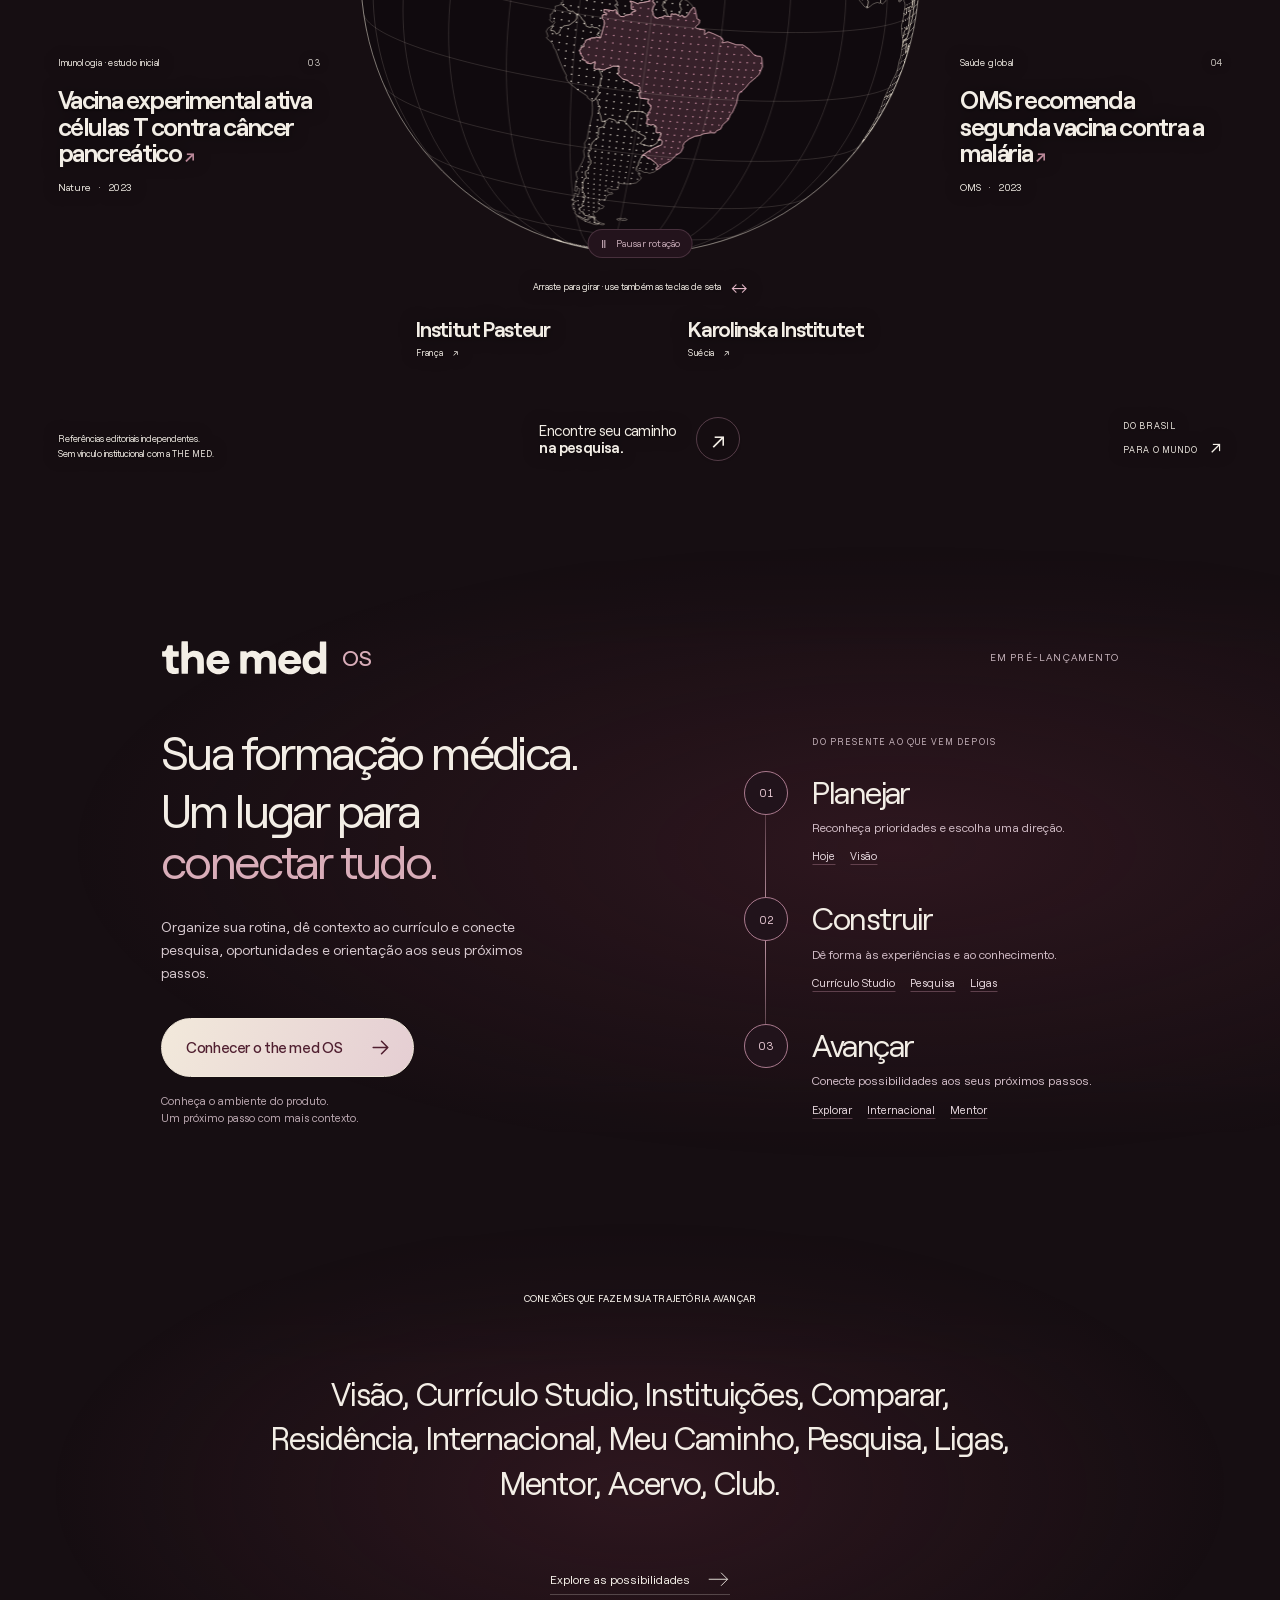
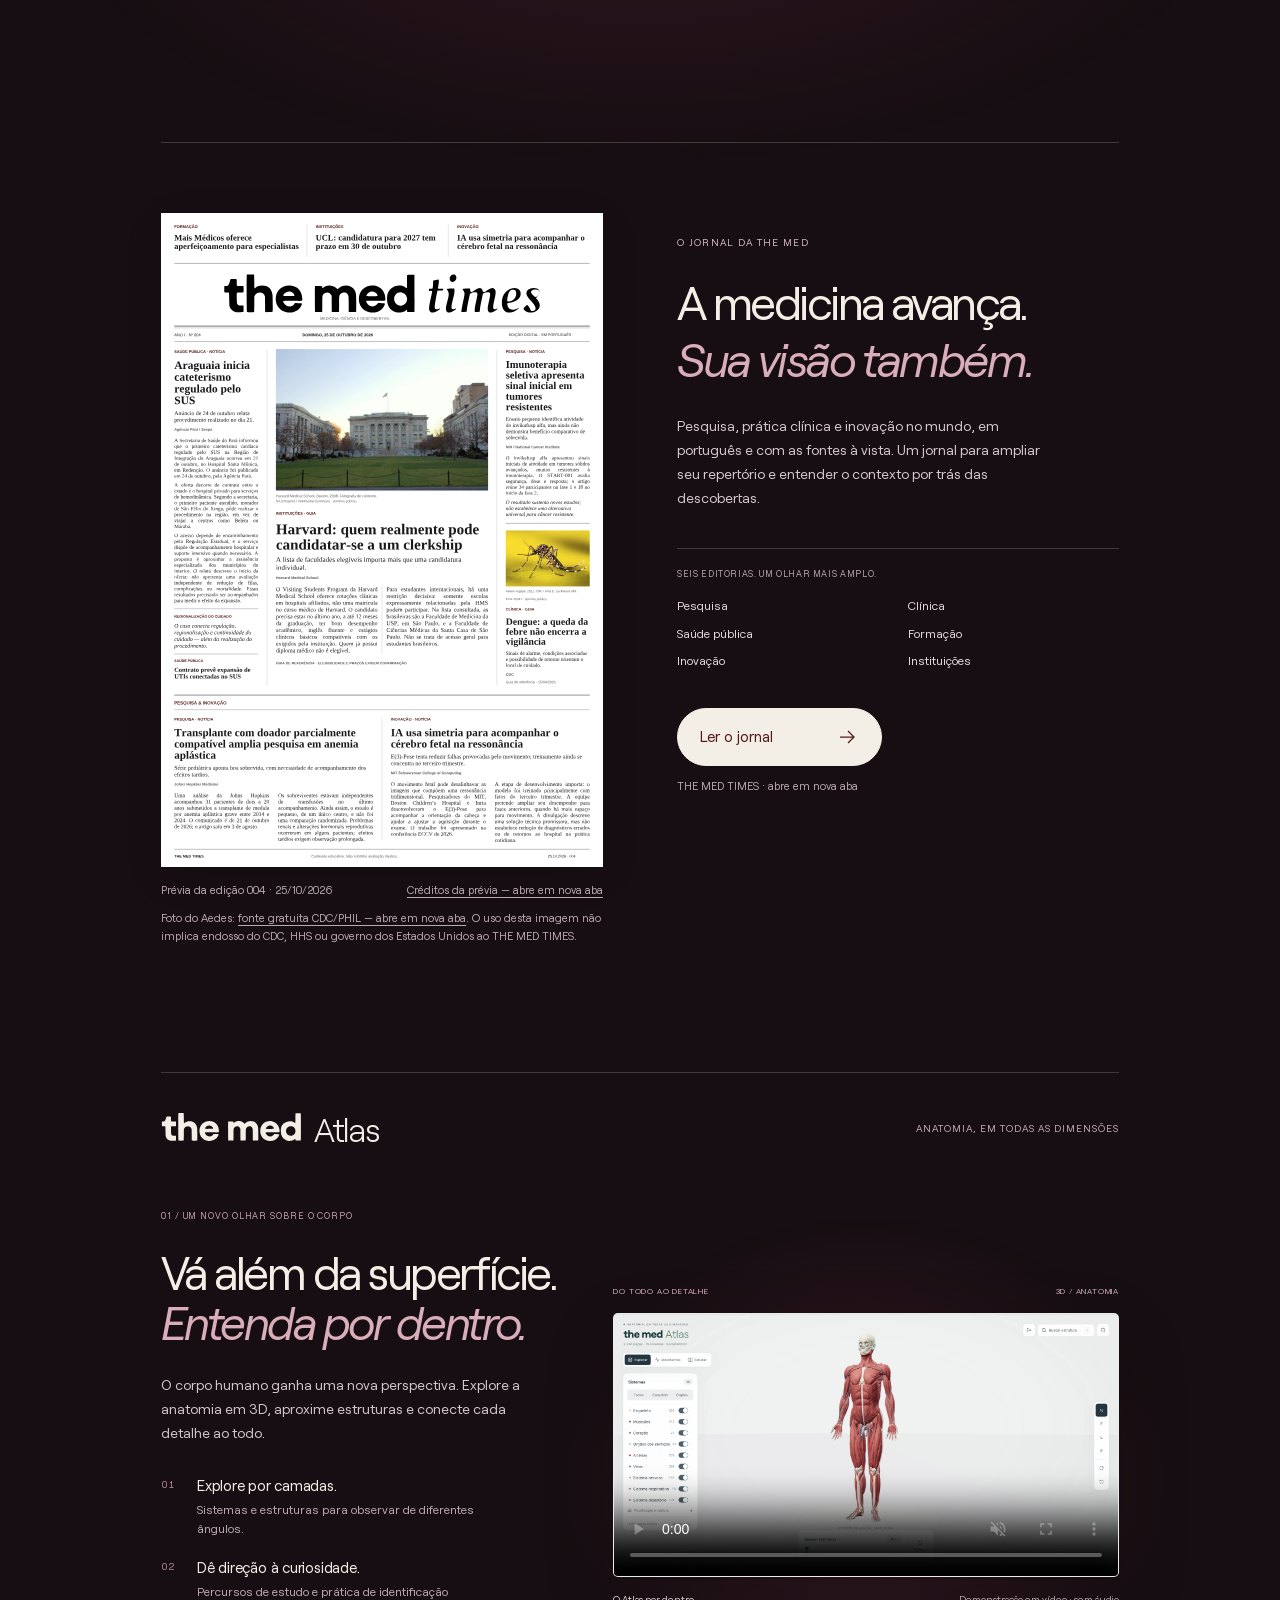
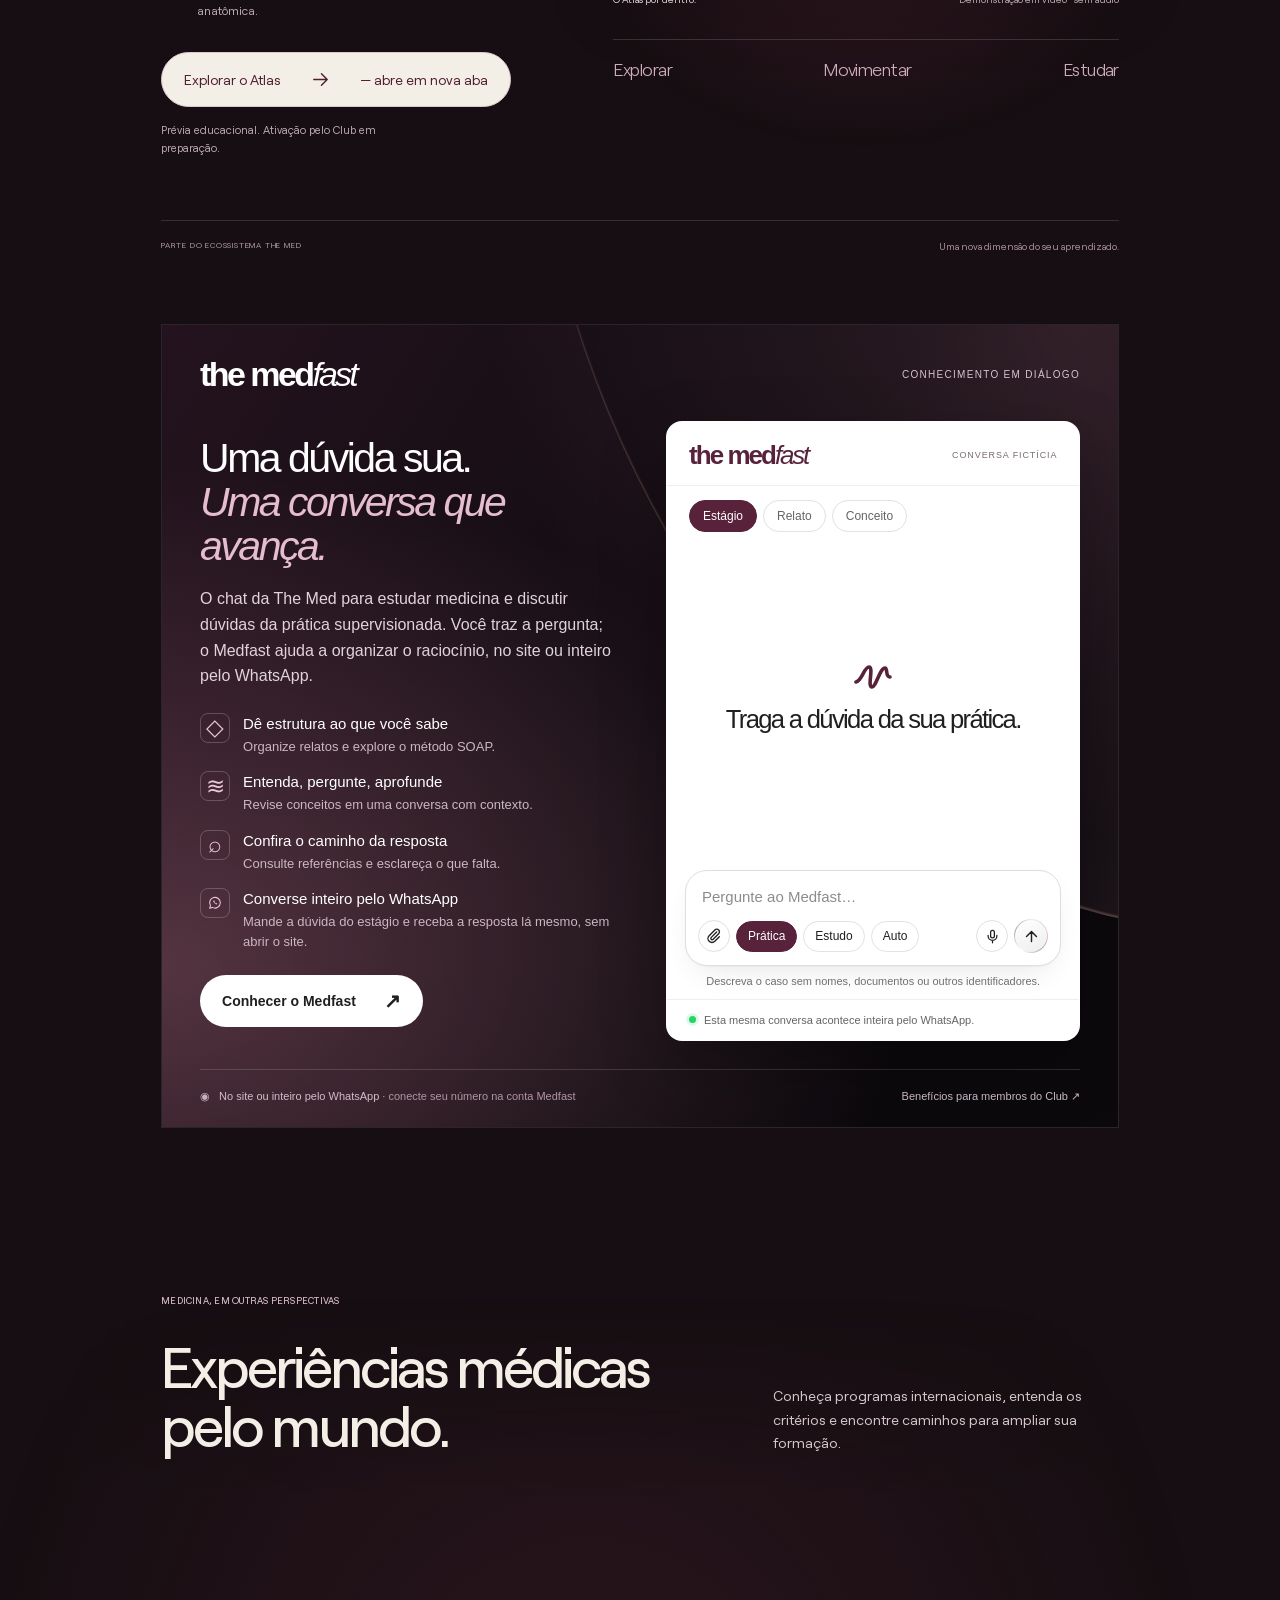
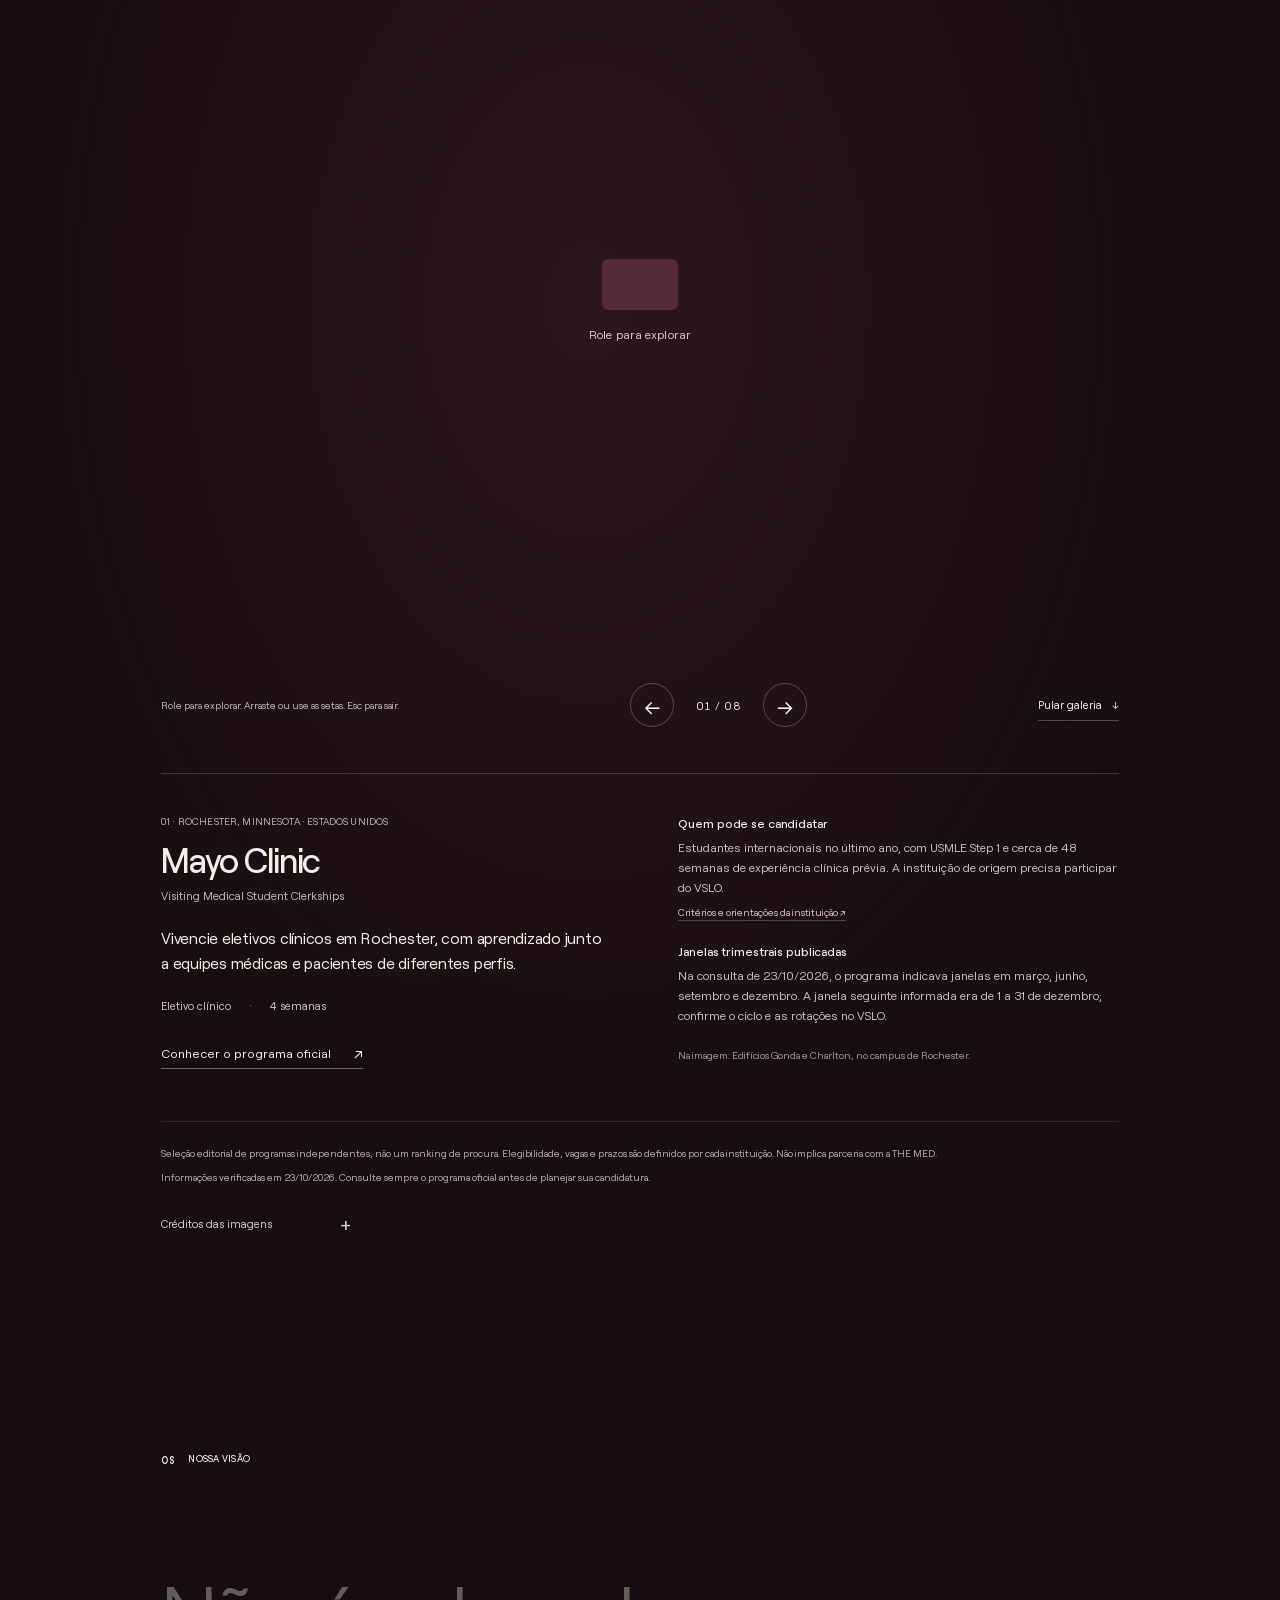
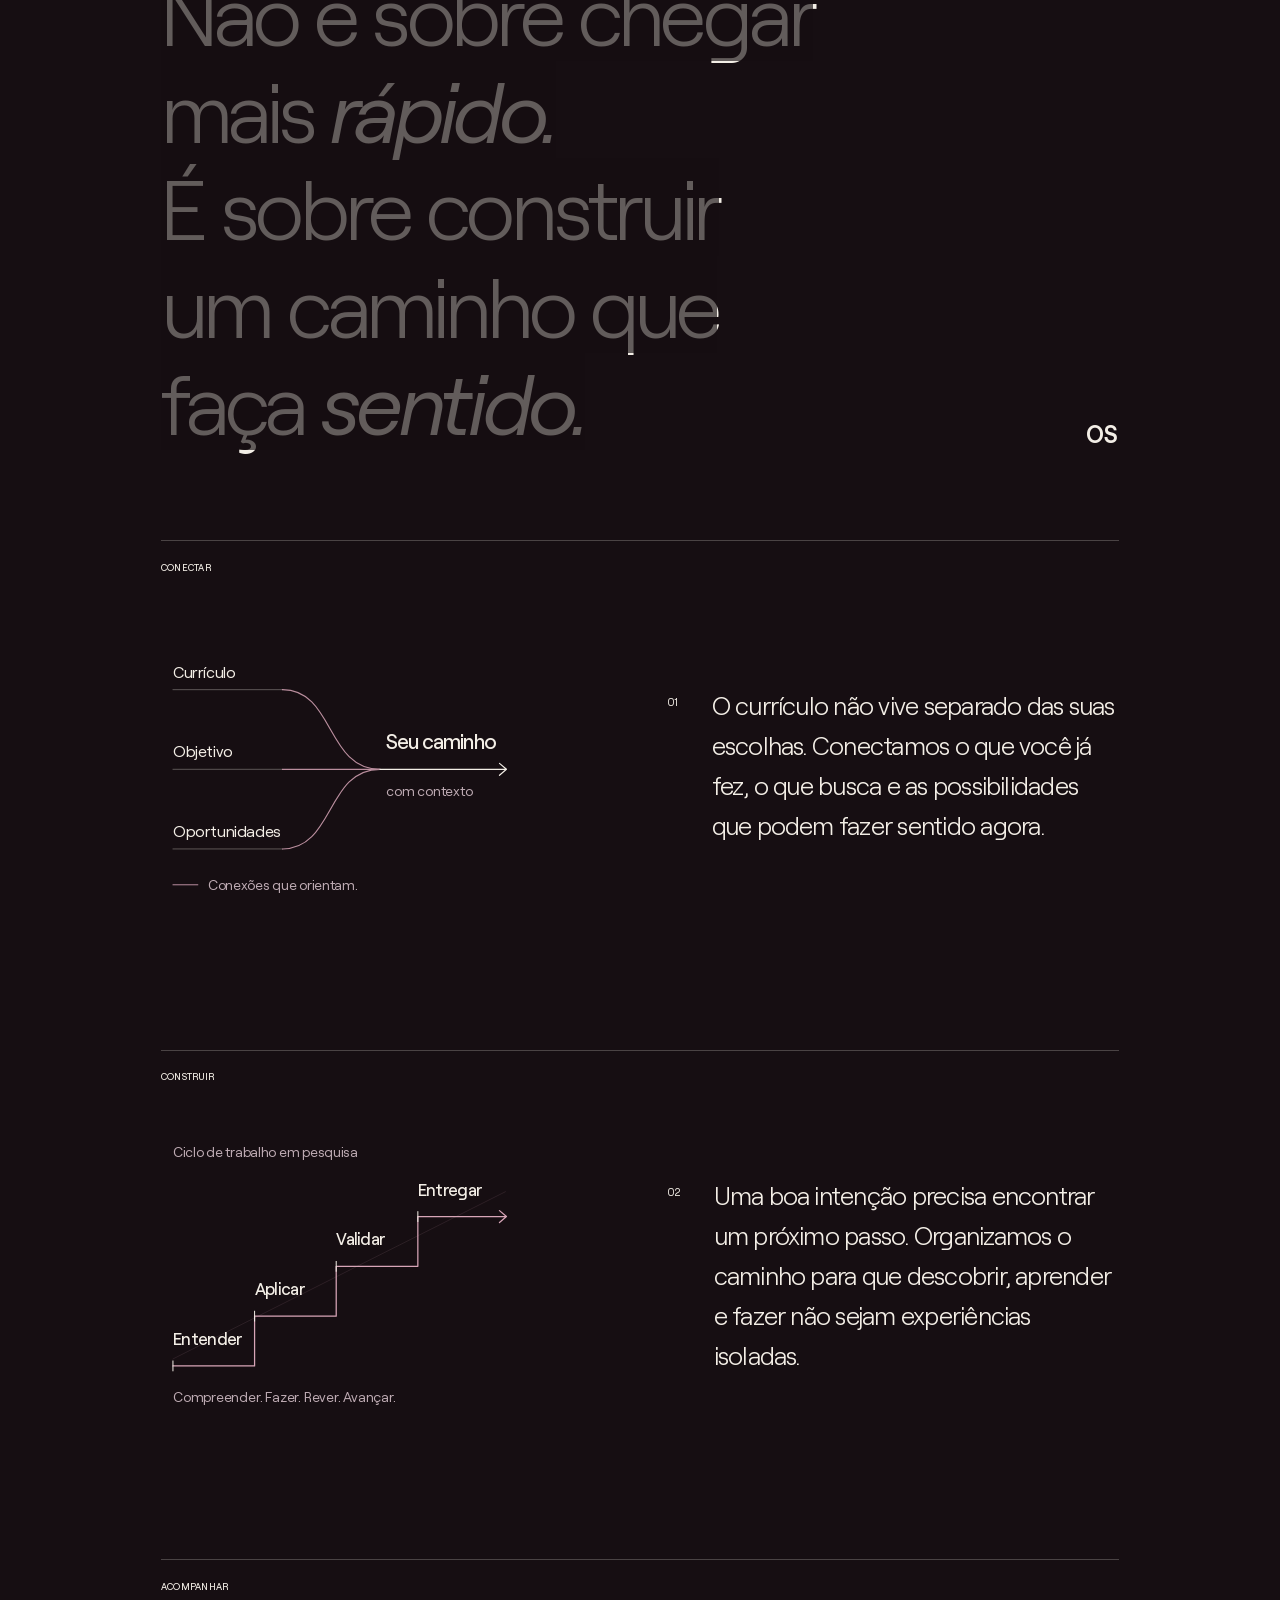
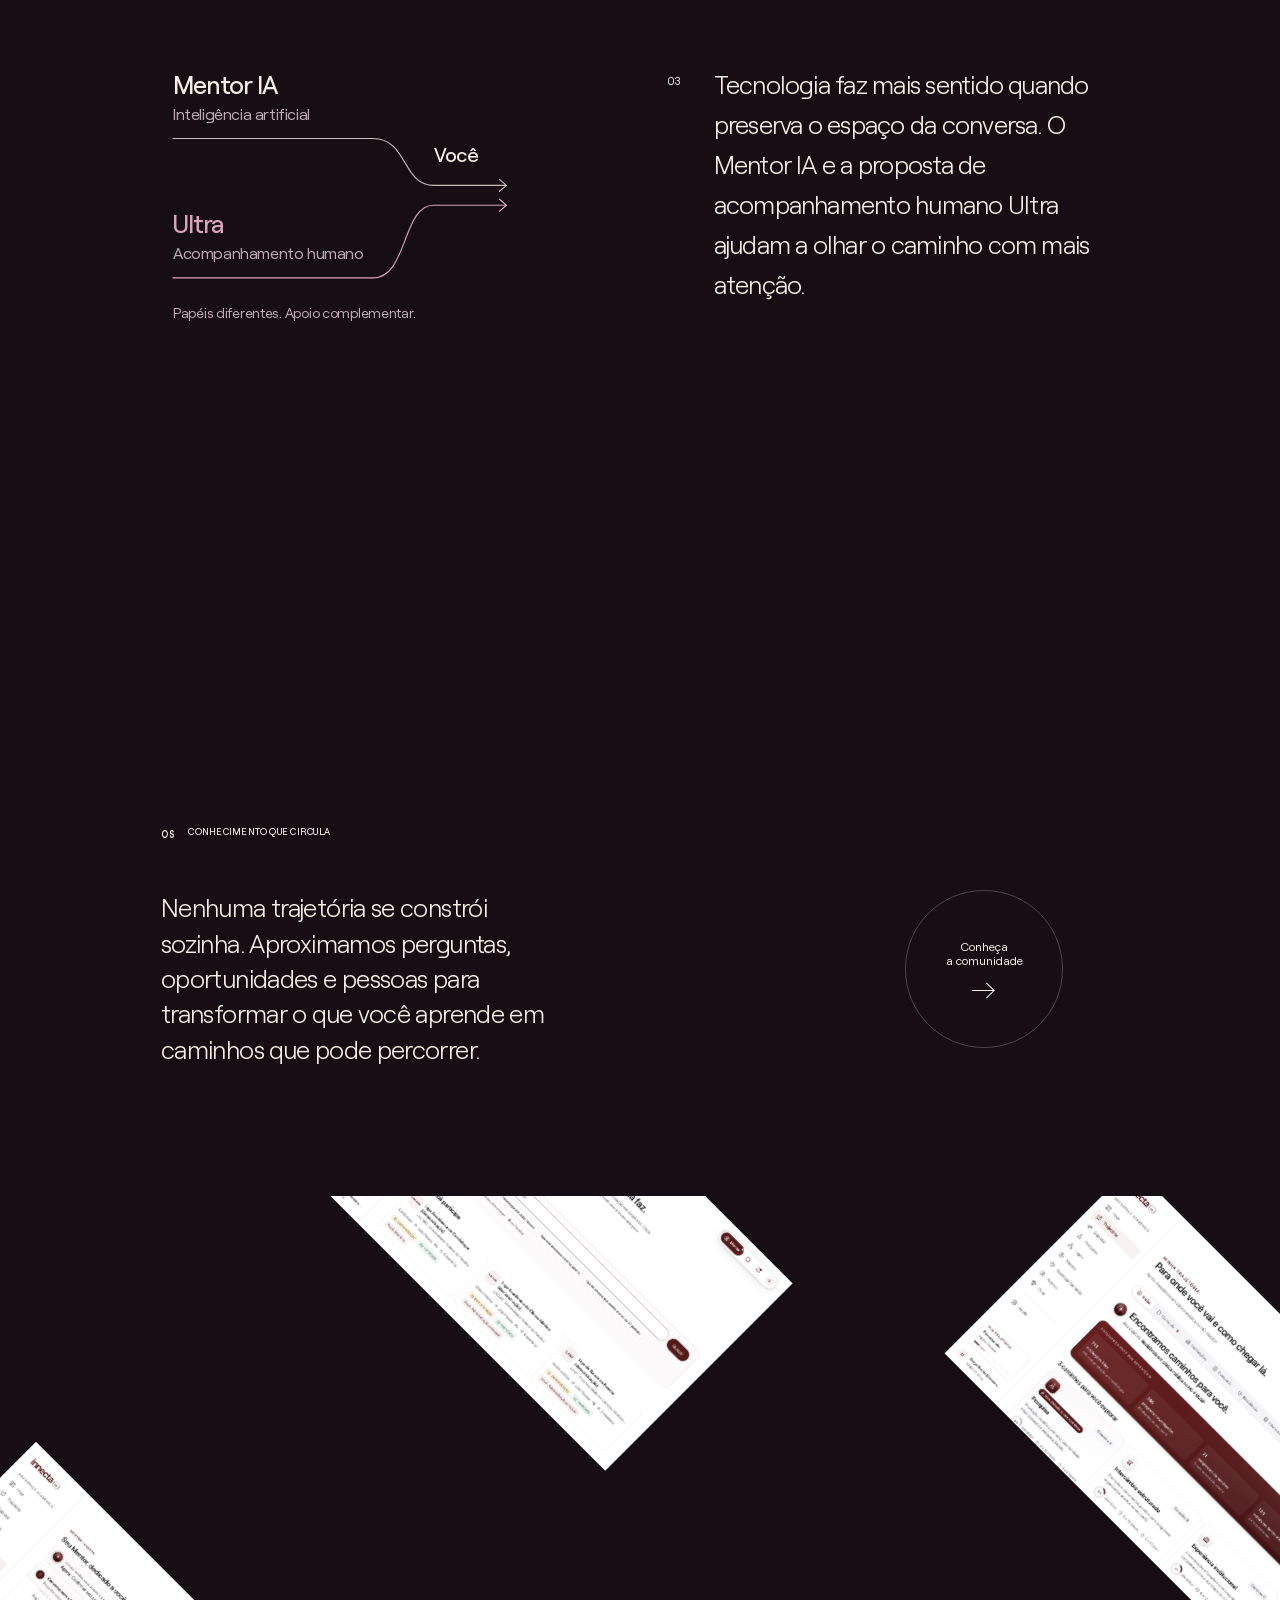
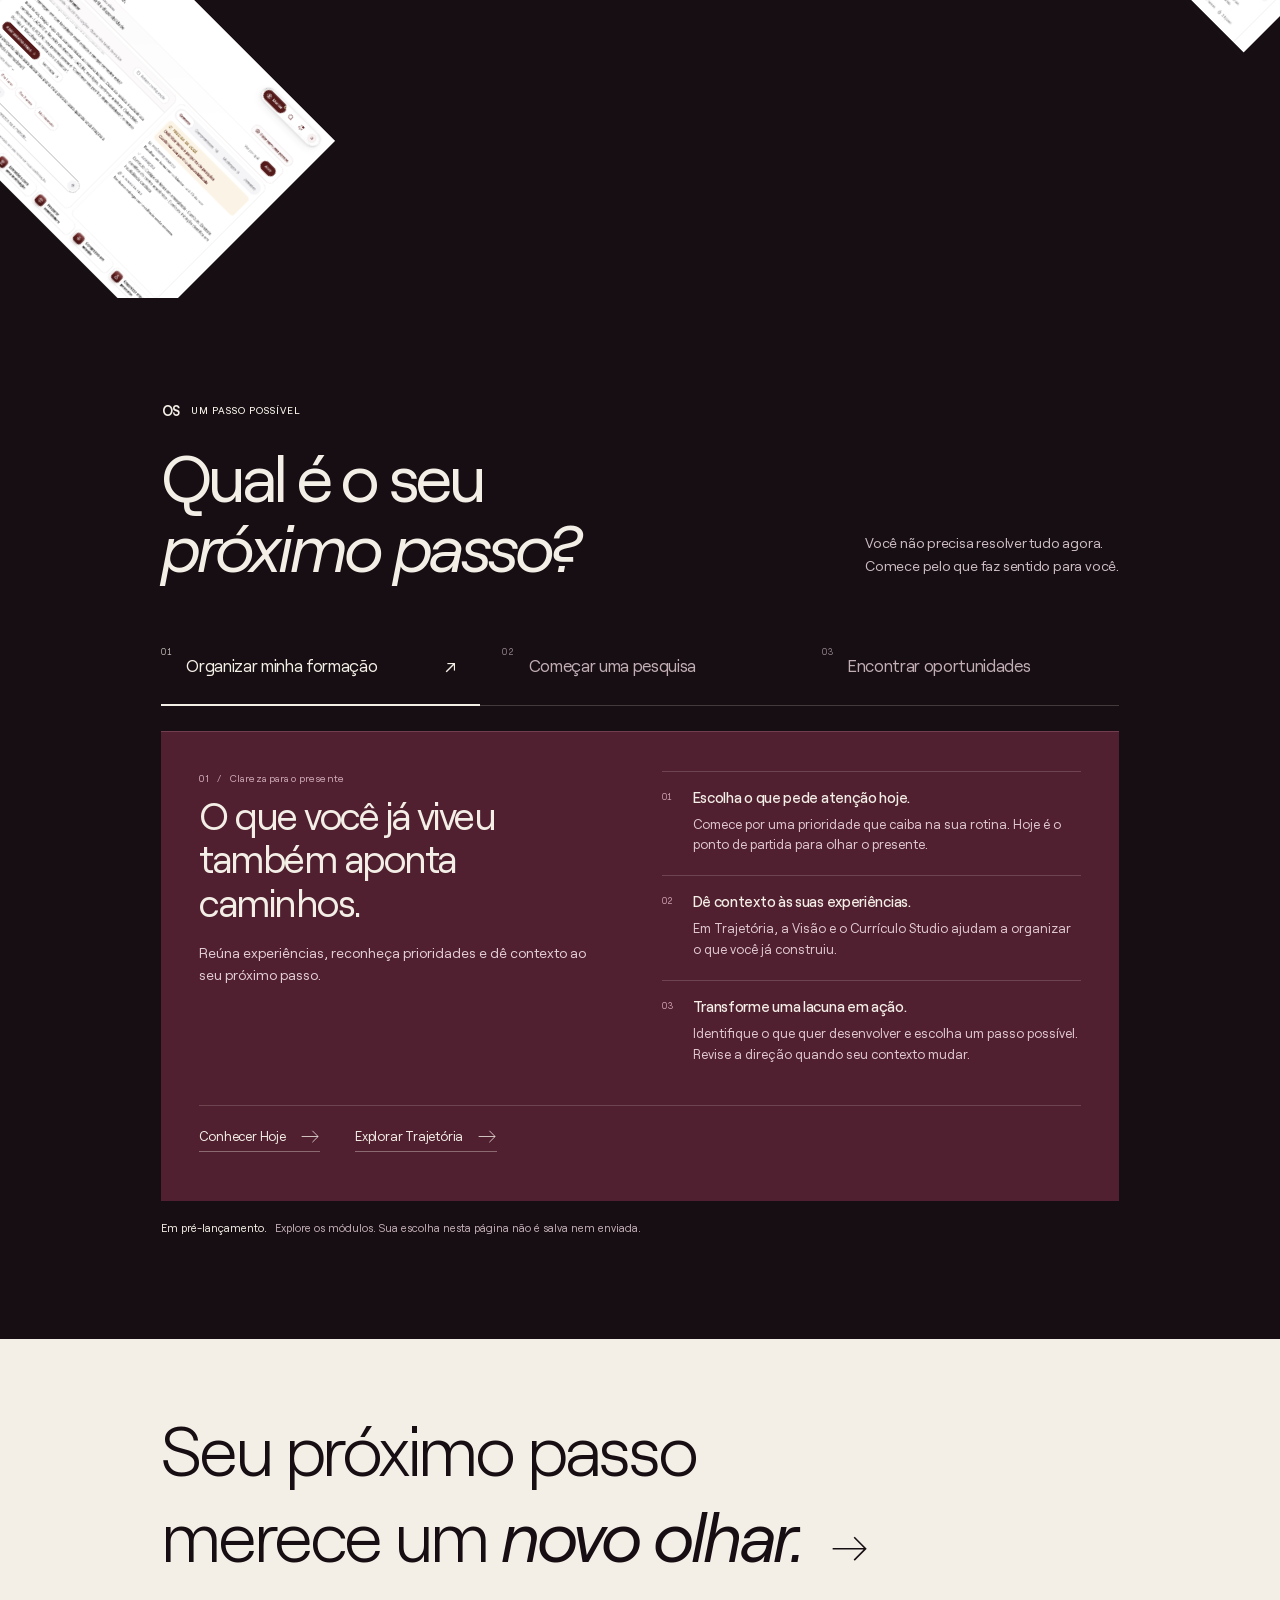
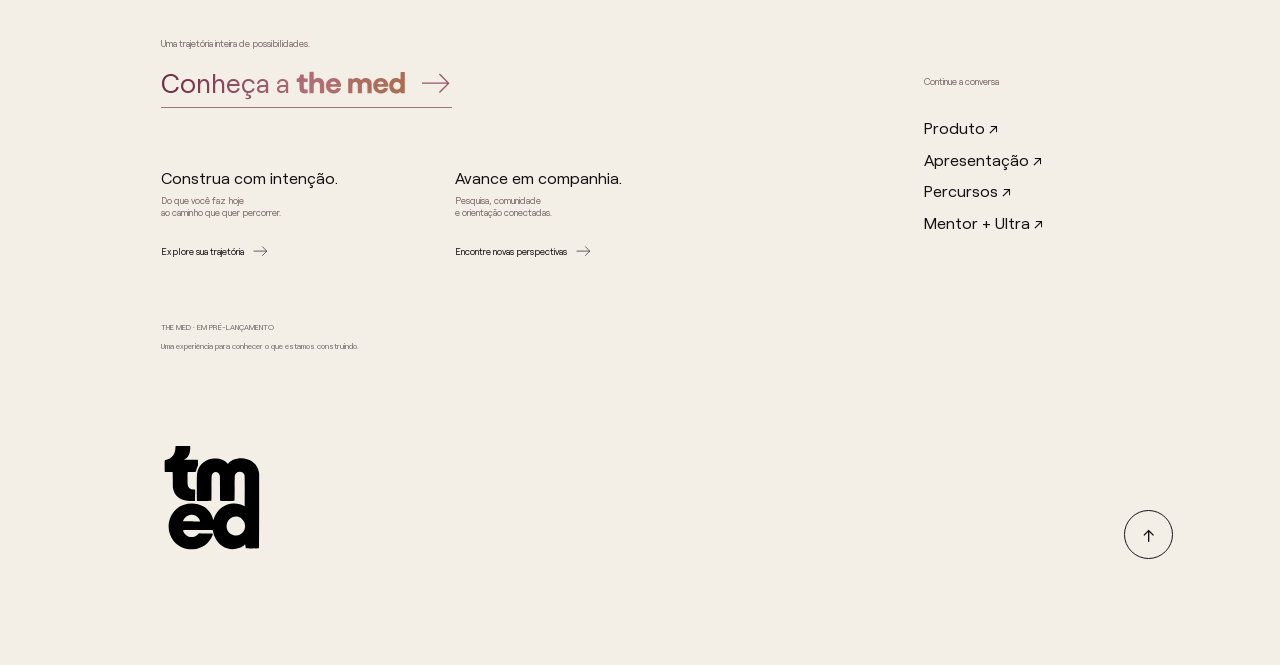
==== commit 1ec6f131: "Medfast: o cartão vira o chat real, com conversa animada, e a dobra diz que funciona inteiro pelo Wh" ====
--- a/index.html
+++ b/index.html
@@ -49,25 +49,39 @@
  <div class="medfast-layout">
   <div class="medfast-copy">
    <h2 id="medfast-title">Uma dúvida sua.<br><em>Uma conversa que avança.</em></h2>
-   <p class="medfast-description">O chat da The Med para estudar medicina e discutir dúvidas da prática supervisionada. Você traz a pergunta; o Medfast ajuda a organizar o raciocínio.</p>
+   <p class="medfast-description">O chat da The Med para estudar medicina e discutir dúvidas da prática supervisionada. Você traz a pergunta; o Medfast ajuda a organizar o raciocínio, no site ou inteiro pelo WhatsApp.</p>
    <ul class="medfast-features">
     <li><span class="medfast-icon" aria-hidden="true">◇</span><div><strong>Dê estrutura ao que você sabe</strong><span>Organize relatos e explore o método SOAP.</span></div></li>
     <li><span class="medfast-icon" aria-hidden="true">≋</span><div><strong>Entenda, pergunte, aprofunde</strong><span>Revise conceitos em uma conversa com contexto.</span></div></li>
     <li><span class="medfast-icon" aria-hidden="true">⌕</span><div><strong>Confira o caminho da resposta</strong><span>Consulte referências e esclareça o que falta.</span></div></li>
+    <li class="medfast-wa-feature"><span class="medfast-icon" aria-hidden="true"><svg viewBox="0 0 24 24" width="16" height="16" fill="none" stroke="currentColor" stroke-width="1.6" stroke-linecap="round" stroke-linejoin="round"><path d="M20 11.6a8 8 0 0 1-11.8 7l-4.2 1.2 1.2-4A8 8 0 1 1 20 11.6Z"/><path d="M9.2 8.6c.3 2.6 2.6 5 5.4 5.6l1-1.2-1.6-.9-.7.7c-.9-.4-1.8-1.3-2.2-2.2l.7-.7-.9-1.6Z" fill="currentColor" stroke="none"/></svg></span><div><strong>Converse inteiro pelo WhatsApp</strong><span>Mande a dúvida do estágio e receba a resposta lá mesmo, sem abrir o site.</span></div></li>
    </ul>
    <a class="medfast-cta" href="https://themedfast.vercel.app/">Conhecer o Medfast <span aria-hidden="true">↗</span></a>
   </div>
-  <div class="medfast-demo" aria-label="Exemplos de uso do Medfast">
-   <div class="medfast-demo-head"><span class="medfast-brand">the med<span>fast</span></span><span>PRÉVIA ILUSTRATIVA</span></div>
-   <div class="medfast-choices" role="group" aria-label="Escolha um exemplo"><button type="button" aria-pressed="true" data-fast-example="soap">Organizar um relato</button><button type="button" aria-pressed="false" data-fast-example="study">Revisar um conceito</button></div>
-   <div class="medfast-conversation" aria-live="polite" aria-atomic="true">
-    <div class="medfast-question"><span>VOCÊ</span><p data-fast-question>No exercício, a pessoa relata febre. Isso entra no Objetivo?</p></div>
-    <div class="medfast-answer"><span class="medfast-answer-label"><span aria-hidden="true">✳</span> MEDFAST</span><p data-fast-answer>O relato entra em Subjetivo. O exercício informa alguma temperatura medida?</p><div class="medfast-insight"><span data-fast-tag>CONTEXTO ANTES DA CONCLUSÃO</span><p data-fast-insight>A conversa ajuda a distinguir o que foi relatado do que foi medido.</p></div></div>
+  <div class="medfast-demo" role="group" aria-label="Demonstração do chat do Medfast">
+   <div class="medfast-demo-head"><span class="medfast-brand">the med<span>fast</span></span><span>CONVERSA FICTÍCIA</span></div>
+   <div class="medfast-choices" role="group" aria-label="Escolha uma conversa"><button type="button" aria-pressed="true" data-fast-example="estagio" aria-label="Dúvida do estágio"><span class="medfast-long">Dúvida do estágio</span><span class="medfast-short" aria-hidden="true">Estágio</span></button><button type="button" aria-pressed="false" data-fast-example="soap" aria-label="Organizar um relato"><span class="medfast-long">Organizar um relato</span><span class="medfast-short" aria-hidden="true">Relato</span></button><button type="button" aria-pressed="false" data-fast-example="conceito" aria-label="Revisar um conceito"><span class="medfast-long">Revisar um conceito</span><span class="medfast-short" aria-hidden="true">Conceito</span></button></div>
+   <div class="medfast-log" data-fast-log aria-hidden="true">
+    <div class="medfast-turn"><p class="medfast-bubble">Tô no ambulatório de clínica. Paciente de 58 anos, sem queixas, veio pra rotina e a PA deu 162/98. Já posso escrever hipertensão?</p><div class="medfast-reply"><svg class="medfast-mark" viewBox="0 0 38 32" fill="none" aria-hidden="true"><path d="M2 21c6-1 8-15 13-15 5 0-2 20 3 20 4 0 8-19 13-19 3 0 0 9 5 9" stroke="currentColor" stroke-width="3.6" stroke-linecap="round"/></svg><p>Ainda não. Uma medida isolada mostra a PA elevada, mas o diagnóstico de hipertensão pede confirmação: medidas repetidas em outra consulta, ou MAPA ou MRPA. Foi a primeira vez que mediram? A técnica estava certa, com 5 minutos de repouso e o manguito do tamanho do braço?</p></div></div>
    </div>
-   <div class="medfast-demo-foot"><span aria-hidden="true">↳</span> Uma pergunta abre espaço para entender melhor.</div>
+   <div class="medfast-sr" data-fast-transcript></div>
+   <div class="medfast-compose" aria-hidden="true">
+    <div class="medfast-bar">
+     <div class="medfast-draft" data-fast-draft><span class="medfast-placeholder">Pergunte ao Medfast…</span></div>
+     <div class="medfast-actions">
+      <span class="medfast-round"><svg viewBox="0 0 24 24" width="16" height="16" fill="none" stroke="currentColor" stroke-width="2" stroke-linecap="round" stroke-linejoin="round"><path d="m16 6-8.4 8.4a2 2 0 0 0 2.8 2.8L19 8.6a4 4 0 0 0-5.7-5.7l-8.6 8.6a6 6 0 0 0 8.5 8.5L20 13.2"/></svg></span>
+      <span class="medfast-modes" data-fast-modes><span class="medfast-chip is-on" data-mode="practice">Prática</span><span class="medfast-chip" data-mode="study">Estudo</span><span class="medfast-chip" data-mode="auto">Auto</span></span>
+      <small>Enter para enviar</small>
+      <span class="medfast-end"><span class="medfast-round medfast-mic"><svg viewBox="0 0 24 24" width="15" height="15" fill="none" stroke="currentColor" stroke-width="2" stroke-linecap="round" stroke-linejoin="round"><rect x="9" y="2" width="6" height="12" rx="3"/><path d="M5 10v1a7 7 0 0 0 14 0v-1M12 18v4"/></svg></span>
+      <span class="medfast-ring"><span class="medfast-send" data-fast-send><svg viewBox="0 0 24 24" width="17" height="17" fill="none" stroke="currentColor" stroke-width="2" stroke-linecap="round" stroke-linejoin="round"><path d="m5 12 7-7 7 7M12 19V5"/></svg></span></span></span>
+     </div>
+    </div>
+    <small class="medfast-privacy">Descreva o caso sem nomes, documentos ou outros identificadores.</small>
+   </div>
+   <div class="medfast-demo-foot"><span class="medfast-wa-dot" aria-hidden="true"></span> Esta mesma conversa acontece inteira pelo WhatsApp.</div>
   </div>
  </div>
- <div class="medfast-bottom"><p><span aria-hidden="true">◉</span> No site e no WhatsApp <span class="medfast-bottom-detail">· conecte seu número na conta Medfast</span></p><a href="https://themedfast.vercel.app/#club">Benefícios para membros do Club ↗</a></div>
+ <div class="medfast-bottom"><p><span aria-hidden="true">◉</span> No site ou inteiro pelo WhatsApp <span class="medfast-bottom-detail">· conecte seu número na conta Medfast</span></p><a href="https://themedfast.vercel.app/#club">Benefícios para membros do Club ↗</a></div>
  <script type="module" src="/js/medfast.js"></script>
 </section><section id="medical-experiences" class="medical-experiences" data-experience-section aria-labelledby="experiences-title"><div class="experience-heading"><p class="eyebrow">MEDICINA, EM OUTRAS PERSPECTIVAS</p><h2 id="experiences-title">Experiências médicas<br>pelo mundo.</h2><p class="experience-intro">Conheça programas internacionais, entenda os critérios e encontre caminhos para ampliar sua formação.</p></div><div class="experience-stage" data-experience-stage tabindex="0" role="group" aria-roledescription="carrossel" aria-label="Experiências médicas internacionais" aria-describedby="experience-hint"><div class="experience-ring" data-experience-ring aria-hidden="true"><div class="experience-card" data-experience-card="0" data-experience-id="mayo"><img src="/assets/experiences/mayo.webp" alt="Edifícios Gonda e Charlton e passarelas da Mayo Clinic em Rochester, Minnesota." loading="lazy" decoding="async" width="1800" height="1202" style="object-position:50% 50%" ></div><div class="experience-card" data-experience-card="1" data-experience-id="cleveland"><img src="/assets/experiences/cleveland.webp" alt="Fachada iluminada do Crile Building da Cleveland Clinic em Cleveland, Ohio." loading="lazy" decoding="async" width="1800" height="1205" style="object-position:50% 50%" ></div><div class="experience-card" data-experience-card="2" data-experience-id="yale"><img src="/assets/experiences/yale.webp" alt="Fachada do Sterling Hall of Medicine da Yale School of Medicine, em New Haven." loading="lazy" decoding="async" width="1800" height="1350" style="object-position:50% 50%" ></div><div class="experience-card" data-experience-card="3" data-experience-id="harvard"><img src="/assets/experiences/harvard.webp" alt="Quadrângulo da Harvard Medical School no campus médico de Longwood, em Boston." loading="lazy" decoding="async" width="1800" height="1199" style="object-position:50% 50%" ></div><div class="experience-card" data-experience-card="4" data-experience-id="ucl"><img src="/assets/experiences/ucl.webp" alt="Wilkins Building da University College London no campus de Bloomsbury; imagem do campus universitário, não de um hospital." loading="lazy" decoding="async" width="1800" height="1066" style="object-position:50% 50%" ></div><div class="experience-card" data-experience-card="5" data-experience-id="oxford"><img src="/assets/experiences/oxford.webp" alt="Radcliffe Camera, biblioteca e edifícios universitários de Oxford; não representa um hospital ou local de estágio." loading="lazy" decoding="async" width="1800" height="1002" style="object-position:50% 50%" ></div><div class="experience-card" data-experience-card="6" data-experience-id="nus"><img src="/assets/experiences/nus.webp" alt="Centre for Translational Medicine, edifício MD6 da NUS Medicine, em Singapura." loading="lazy" decoding="async" width="1350" height="1800" style="object-position:50% 35%" ></div><div class="experience-card" data-experience-card="7" data-experience-id="queensland"><img src="/assets/experiences/queensland.webp" alt="Mayne Medical School da University of Queensland, campus de Herston em Brisbane; não representa hospital de alocação." loading="lazy" decoding="async" width="1800" height="1350" style="object-position:50% 50%" ></div></div><canvas class="experience-canvas" data-experience-canvas aria-hidden="true"></canvas><figure class="experience-waiting" data-experience-waiting aria-hidden="true"><img src="/assets/experiences/mayo.webp" alt="Edifícios Gonda e Charlton e passarelas da Mayo Clinic em Rochester, Minnesota." loading="lazy" decoding="async" width="1800" height="1202" style="object-position:50% 50%" ><figcaption>Role para explorar</figcaption></figure><div class="experience-entry-title" data-experience-entry-title aria-hidden="true"><span class="experience-entry-line"><span class="experience-entry-mask"><span class="experience-entry-glyph" data-experience-entry-glyph>M</span></span><span class="experience-entry-mask"><span class="experience-entry-glyph" data-experience-entry-glyph>e</span></span><span class="experience-entry-mask"><span class="experience-entry-glyph" data-experience-entry-glyph>d</span></span><span class="experience-entry-mask"><span class="experience-entry-glyph" data-experience-entry-glyph>i</span></span><span class="experience-entry-mask"><span class="experience-entry-glyph" data-experience-entry-glyph>c</span></span><span class="experience-entry-mask"><span class="experience-entry-glyph" data-experience-entry-glyph>i</span></span><span class="experience-entry-mask"><span class="experience-entry-glyph" data-experience-entry-glyph>n</span></span><span class="experience-entry-mask"><span class="experience-entry-glyph" data-experience-entry-glyph>a</span></span></span><i class="experience-entry-line"><span class="experience-entry-mask"><span class="experience-entry-glyph" data-experience-entry-glyph>p</span></span><span class="experience-entry-mask"><span class="experience-entry-glyph" data-experience-entry-glyph>e</span></span><span class="experience-entry-mask"><span class="experience-entry-glyph" data-experience-entry-glyph>l</span></span><span class="experience-entry-mask"><span class="experience-entry-glyph" data-experience-entry-glyph>o</span></span><span class="experience-entry-mask"><span class="experience-entry-glyph" data-experience-entry-glyph>&#160;</span></span><span class="experience-entry-mask"><span class="experience-entry-glyph" data-experience-entry-glyph>m</span></span><span class="experience-entry-mask"><span class="experience-entry-glyph" data-experience-entry-glyph>u</span></span><span class="experience-entry-mask"><span class="experience-entry-glyph" data-experience-entry-glyph>n</span></span><span class="experience-entry-mask"><span class="experience-entry-glyph" data-experience-entry-glyph>d</span></span><span class="experience-entry-mask"><span class="experience-entry-glyph" data-experience-entry-glyph>o</span></span><span class="experience-entry-mask"><span class="experience-entry-glyph" data-experience-entry-glyph>.</span></span></i></div><div class="experience-meta experience-meta--left" data-experience-meta="left" aria-hidden="true"><span class="experience-meta-goo" data-experience-meta-goo><span class="experience-meta-layer" data-experience-meta-layer="0"><span></span><span></span></span><span class="experience-meta-layer" data-experience-meta-layer="1"><span></span><span></span></span></span><span class="experience-meta-held" data-experience-meta-held><span></span><span></span></span></div><div class="experience-meta experience-meta--right" data-experience-meta="right" aria-hidden="true"><span class="experience-meta-goo" data-experience-meta-goo><span class="experience-meta-layer" data-experience-meta-layer="0"><span></span><span></span></span><span class="experience-meta-layer" data-experience-meta-layer="1"><span></span><span></span></span></span><span class="experience-meta-held" data-experience-meta-held><span></span><span></span></span></div><span class="experience-cursor-tag" data-experience-cursor-tag aria-hidden="true">Explorar ↗</span><ol class="experience-index" data-experience-index aria-label="Escolher instituição"><li><button type="button" data-experience-jump="0" aria-controls="experience-mayo" aria-label="Conhecer Mayo Clinic"><span aria-hidden="true">01</span>Mayo Clinic</button></li><li><button type="button" data-experience-jump="1" aria-controls="experience-cleveland" aria-label="Conhecer Cleveland Clinic"><span aria-hidden="true">02</span>Cleveland Clinic</button></li><li><button type="button" data-experience-jump="2" aria-controls="experience-yale" aria-label="Conhecer Yale School of Medicine"><span aria-hidden="true">03</span>Yale Medicine</button></li><li><button type="button" data-experience-jump="3" aria-controls="experience-harvard" aria-label="Conhecer Harvard Medical School"><span aria-hidden="true">04</span>Harvard Medical School</button></li><li><button type="button" data-experience-jump="4" aria-controls="experience-ucl" aria-label="Conhecer UCL Medical School"><span aria-hidden="true">05</span>UCL Medicine</button></li><li><button type="button" data-experience-jump="5" aria-controls="experience-oxford" aria-label="Conhecer University of Oxford"><span aria-hidden="true">06</span>Oxford</button></li><li><button type="button" data-experience-jump="6" aria-controls="experience-nus" aria-label="Conhecer National University of Singapore"><span aria-hidden="true">07</span>NUS Medicine</button></li><li><button type="button" data-experience-jump="7" aria-controls="experience-queensland" aria-label="Conhecer University of Queensland"><span aria-hidden="true">08</span>Queensland</button></li></ol></div><div class="experience-navigation" data-experience-controls hidden><p id="experience-hint" class="experience-hint" data-experience-hint>Role para explorar. Arraste ou use as setas. Esc para sair.</p><div class="experience-arrows"><button type="button" data-experience-prev aria-label="Experiência anterior">←</button><span data-experience-counter aria-hidden="true">01 / 08</span><button type="button" data-experience-next aria-label="Próxima experiência">→</button></div><button type="button" class="experience-continue" data-experience-continue><span data-experience-continue-label>Pular galeria</span> <span aria-hidden="true">↓</span></button></div><div id="experience-details" class="experience-details" data-experience-details tabindex="-1"><article class="experience-program" id="experience-mayo" data-experience-panel="0" aria-labelledby="experience-title-mayo"><figure class="experience-static-photo"><img src="/assets/experiences/mayo.webp" alt="Edifícios Gonda e Charlton e passarelas da Mayo Clinic em Rochester, Minnesota." loading="lazy" decoding="async" width="1800" height="1202" style="object-position:50% 50%" ><figcaption>Edifícios Gonda e Charlton, no campus de Rochester.</figcaption></figure><div class="experience-program-main"><p class="experience-location">01 · Rochester, Minnesota · Estados Unidos</p><h3 id="experience-title-mayo">Mayo Clinic</h3><p class="experience-program-name">Visiting Medical Student Clerkships</p><p class="experience-summary">Vivencie eletivos clínicos em Rochester, com aprendizado junto a equipes médicas e pacientes de diferentes perfis.</p><div class="experience-facts"><span>Eletivo clínico</span><span>4 semanas</span></div><a class="experience-official" href="https://college.mayo.edu/academics/visiting-medical-student-clerkships/" target="_blank" rel="noopener noreferrer">Conhecer o programa oficial<span aria-hidden="true"> ↗</span></a></div><div class="experience-program-facts"><div><h4>Quem pode se candidatar</h4><p>Estudantes internacionais no último ano, com USMLE Step 1 e cerca de 48 semanas de experiência clínica prévia. A instituição de origem precisa participar do VSLO.</p><a class="experience-source" href="https://college.mayo.edu/academics/visiting-medical-student-clerkships/application-process/" target="_blank" rel="noopener noreferrer">Critérios e orientações da instituição<span aria-hidden="true"> ↗</span></a></div><div><h4>Janelas trimestrais publicadas</h4><p>Na consulta de 23/10/2026, o programa indicava janelas em março, junho, setembro e dezembro. A janela seguinte informada era de 1 a 31 de dezembro; confirme o ciclo e as rotações no VSLO.</p></div><p class="experience-photo-caption">Na imagem: Edifícios Gonda e Charlton, no campus de Rochester.</p></div></article><article class="experience-program" id="experience-cleveland" data-experience-panel="1" aria-labelledby="experience-title-cleveland"><figure class="experience-static-photo"><img src="/assets/experiences/cleveland.webp" alt="Fachada iluminada do Crile Building da Cleveland Clinic em Cleveland, Ohio." loading="lazy" decoding="async" width="1800" height="1205" style="object-position:50% 50%" ><figcaption>Crile Building, no campus principal da Cleveland Clinic.</figcaption></figure><div class="experience-program-main"><p class="experience-location">02 · Cleveland, Ohio · Estados Unidos</p><h3 id="experience-title-cleveland">Cleveland Clinic</h3><p class="experience-program-name">International Physician Observership Program</p><p class="experience-summary">Observe a rotina de equipes médicas da Cleveland Clinic e amplie sua perspectiva sobre o cuidado em um centro internacional.</p><div class="experience-facts"><span>Observership</span><span>1 mês</span></div><a class="experience-official" href="https://my.clevelandclinic.org/departments/international-medical-education/international-programs/physician-observer" target="_blank" rel="noopener noreferrer">Conhecer o programa oficial<span aria-hidden="true"> ↗</span></a></div><div class="experience-program-facts"><div><h4>Quem pode se candidatar</h4><p>Para estudantes internacionais, é necessário não estar no último ano no momento da candidatura e concluir a graduação após a visita. A experiência é exclusivamente observacional: sem atendimento a pacientes e sem crédito acadêmico.</p><a class="experience-source" href="https://my.clevelandclinic.org/departments/international-medical-education/international-programs/physician-observer" target="_blank" rel="noopener noreferrer">Critérios e orientações da instituição<span aria-hidden="true"> ↗</span></a></div><div><h4>Janela publicada: 01/12/2026–31/01/2027</h4><p>Na consulta de 23/10/2026, as candidaturas estavam encerradas. Janela publicada: 01/12/2026 a 31/01/2027, para visitas de julho a dezembro de 2027.</p></div><div class="experience-scope"><h4>Outro caminho: eletivo clínico</h4><p>O Medical Student Elective Program é separado: rotações clínicas de quatro semanas para estudantes no último ano, com critérios próprios. Não deve ser confundido com o observership.</p><a class="experience-source" href="https://my.clevelandclinic.org/departments/elective-program/requirements" target="_blank" rel="noopener noreferrer">Conhecer o eletivo clínico<span aria-hidden="true"> ↗</span></a></div><p class="experience-photo-caption">Na imagem: Crile Building, no campus principal da Cleveland Clinic.</p></div></article><article class="experience-program" id="experience-yale" data-experience-panel="2" aria-labelledby="experience-title-yale"><figure class="experience-static-photo"><img src="/assets/experiences/yale.webp" alt="Fachada do Sterling Hall of Medicine da Yale School of Medicine, em New Haven." loading="lazy" decoding="async" width="1800" height="1350" style="object-position:50% 50%" ><figcaption>Sterling Hall of Medicine, em New Haven.</figcaption></figure><div class="experience-program-main"><p class="experience-location">03 · New Haven, Connecticut · Estados Unidos</p><h3 id="experience-title-yale">Yale School of Medicine</h3><p class="experience-program-name">Visiting International Student Elective Program</p><p class="experience-summary">Explore especialidades médicas em eletivos internacionais de quatro semanas, em um ambiente acadêmico de pesquisa e prática clínica.</p><div class="experience-facts"><span>Eletivo clínico</span><span>4 semanas por eletivo</span></div><a class="experience-official" href="https://medicine.yale.edu/md-program/visiting-students/international/" target="_blank" rel="noopener noreferrer">Conhecer o programa oficial<span aria-hidden="true"> ↗</span></a></div><div class="experience-program-facts"><div><h4>Quem pode se candidatar</h4><p>Estudantes internacionais com estágios clínicos básicos concluídos, documentação de último ano e proficiência em inglês. Desde agosto de 2026, somente via VSLO; a faculdade de origem deve participar e formalizar o acordo exigido.</p><a class="experience-source" href="https://medicine.yale.edu/md-program/visiting-students/" target="_blank" rel="noopener noreferrer">Critérios e orientações da instituição<span aria-hidden="true"> ↗</span></a></div><div><h4>Calendário 2026/27</h4><p>Calendário 2026/27 consultado em 23/10/2026. A disponibilidade varia por especialidade e bloco, normalmente com candidatura de 4 a 6 meses de antecedência. O programa não é um observership e não aceita graduados.</p></div><p class="experience-photo-caption">Na imagem: Sterling Hall of Medicine, em New Haven.</p></div></article><article class="experience-program" id="experience-harvard" data-experience-panel="3" aria-labelledby="experience-title-harvard"><figure class="experience-static-photo"><img src="/assets/experiences/harvard.webp" alt="Quadrângulo da Harvard Medical School no campus médico de Longwood, em Boston." loading="lazy" decoding="async" width="1800" height="1199" style="object-position:50% 50%" ><figcaption>Quadrângulo da Harvard Medical School, em Longwood, Boston.</figcaption></figure><div class="experience-program-main"><p class="experience-location">04 · Boston, Massachusetts · Estados Unidos</p><h3 id="experience-title-harvard">Harvard Medical School</h3><p class="experience-program-name">HMS Visiting Students Program</p><p class="experience-summary">Eletivos clínicos em Boston para estudantes de instituições internacionais elegíveis.</p><div class="experience-facts"><span>Eletivo clínico</span><span>4 semanas</span></div><a class="experience-official" href="https://hms.harvard.edu/departments/office-registrar/visiting-students-program/apply" target="_blank" rel="noopener noreferrer">Conhecer o programa oficial<span aria-hidden="true"> ↗</span></a></div><div class="experience-program-facts"><div><h4>Quem pode se candidatar</h4><p>Último ano, a até 12 meses da graduação, com rotações básicas concluídas. Apenas faculdades internacionais aprovadas. A lista brasileira consultada inclui FCMSCSP — Faculdade de Ciências Médicas da Santa Casa de São Paulo — e Universidade de São Paulo, Faculdade de Medicina São Paulo. Não há exceções nem ingresso de novos convênios no programa publicado.</p><a class="experience-source" href="https://hms.harvard.edu/departments/office-registrar/visiting-students-program/eligibility-requirements" target="_blank" rel="noopener noreferrer">Critérios e orientações da instituição<span aria-hidden="true"> ↗</span></a></div><div><h4>Instituições elegíveis específicas</h4><p>Calendário 2026/27 consultado em 23/10/2026, via VSLO. Para estudantes internacionais, as rotações são de outubro a março, conforme os prazos de cada opção. Graduados não são elegíveis.</p></div><p class="experience-photo-caption">Na imagem: Quadrângulo da Harvard Medical School, em Longwood, Boston.</p></div></article><article class="experience-program" id="experience-ucl" data-experience-panel="4" aria-labelledby="experience-title-ucl"><figure class="experience-static-photo"><img src="/assets/experiences/ucl.webp" alt="Wilkins Building da University College London no campus de Bloomsbury; imagem do campus universitário, não de um hospital." loading="lazy" decoding="async" width="1800" height="1066" style="object-position:50% 50%" ><figcaption>Wilkins Building, campus de Bloomsbury. A imagem mostra a universidade, não um hospital de alocação.</figcaption></figure><div class="experience-program-main"><p class="experience-location">05 · Londres · Reino Unido</p><h3 id="experience-title-ucl">UCL Medical School</h3><p class="experience-program-name">Visiting Student Electives</p><p class="experience-summary">Acompanhe a prática clínica no sistema britânico em hospitais de ensino de Londres.</p><div class="experience-facts"><span>Eletivo clínico</span><span>4–8 semanas</span></div><a class="experience-official" href="https://www.ucl.ac.uk/medical-sciences/divisions/medical-school/study/undergraduate/visiting-student-electives" target="_blank" rel="noopener noreferrer">Conhecer o programa oficial<span aria-hidden="true"> ↗</span></a></div><div class="experience-program-facts"><div><h4>Quem pode se candidatar</h4><p>Pelo menos três anos de Medicina e 12 meses de formação clínica concluídos. Inglês obrigatório; a faculdade de origem também deve oferecer eletivos abertos a estudantes da UCL.</p><a class="experience-source" href="https://www.ucl.ac.uk/medical-sciences/divisions/medical-school/study/undergraduate/visiting-student-electives" target="_blank" rel="noopener noreferrer">Critérios e orientações da instituição<span aria-hidden="true"> ↗</span></a></div><div><h4>Janela publicada: 28/09–30/10/2026</h4><p>Janela publicada para o primeiro bloco de 2027/28: 28/09 a 30/10/2026, ao meio-dia, para experiências de 13/09 a 17/12/2027. Não há alocações em agosto.</p></div><p class="experience-photo-caption">Na imagem: Wilkins Building, campus de Bloomsbury. A imagem mostra a universidade, não um hospital de alocação.</p></div></article><article class="experience-program" id="experience-oxford" data-experience-panel="5" aria-labelledby="experience-title-oxford"><figure class="experience-static-photo"><img src="/assets/experiences/oxford.webp" alt="Radcliffe Camera, biblioteca e edifícios universitários de Oxford; não representa um hospital ou local de estágio." loading="lazy" decoding="async" width="1800" height="1002" style="object-position:50% 50%" ><figcaption>Radcliffe Camera e entorno universitário de Oxford. É uma biblioteca, não o local de prática clínica.</figcaption></figure><div class="experience-program-main"><p class="experience-location">06 · Oxford · Reino Unido</p><h3 id="experience-title-oxford">University of Oxford</h3><p class="experience-program-name">Oxford Medical School Elective Programme</p><p class="experience-summary">Planeje uma experiência eletiva nos hospitais de Oxford, ao lado de estudantes da universidade.</p><div class="experience-facts"><span>Eletivo médico</span><span>4–10 semanas</span></div><a class="experience-official" href="https://www.medsci.ox.ac.uk/study/medicine/electives" target="_blank" rel="noopener noreferrer">Conhecer o programa oficial<span aria-hidden="true"> ↗</span></a></div><div class="experience-program-facts"><div><h4>Quem pode se candidatar</h4><p>Estudantes de Medicina de universidades britânicas e internacionais. Médicos já graduados não são elegíveis. A instituição distingue esse eletivo de clerkships curriculares.</p><a class="experience-source" href="https://www.medsci.ox.ac.uk/study/medicine/electives" target="_blank" rel="noopener noreferrer">Critérios e orientações da instituição<span aria-hidden="true"> ↗</span></a></div><div><h4>Ciclo 2026/27 encerrado</h4><p>A chamada para setembro de 2026 a agosto de 2027 está encerrada. Novas datas ainda não haviam sido publicadas na consulta de 23/10/2026.</p></div><p class="experience-photo-caption">Na imagem: Radcliffe Camera e entorno universitário de Oxford. É uma biblioteca, não o local de prática clínica.</p></div></article><article class="experience-program" id="experience-nus" data-experience-panel="6" aria-labelledby="experience-title-nus"><figure class="experience-static-photo"><img src="/assets/experiences/nus.webp" alt="Centre for Translational Medicine, edifício MD6 da NUS Medicine, em Singapura." loading="lazy" decoding="async" width="1350" height="1800" style="object-position:50% 35%" ><figcaption>Centre for Translational Medicine — MD6, NUS Medicine.</figcaption></figure><div class="experience-program-main"><p class="experience-location">07 · Singapura · Singapura</p><h3 id="experience-title-nus">National University of Singapore</h3><p class="experience-program-name">International Student Clinical Elective Programme</p><p class="experience-summary">Explore o ensino médico em Singapura com experiências eletivas em hospitais ligados à NUS Medicine.</p><div class="experience-facts"><span>Eletivo / observação</span><span>2–12 semanas</span></div><a class="experience-official" href="https://medicine.nus.edu.sg/current-students/clinical-electives-programme-for-overseas-visiting-student/" target="_blank" rel="noopener noreferrer">Conhecer o programa oficial<span aria-hidden="true"> ↗</span></a></div><div class="experience-program-facts"><div><h4>Quem pode se candidatar</h4><p>Estudantes estrangeiros em anos clínicos, com pelo menos um ano completo de prática clínica. Faculdades sem acordo bilateral também podem candidatar estudantes, sem a respectiva isenção de taxas.</p><a class="experience-source" href="https://medicine.nus.edu.sg/current-students/clinical-electives-programme-for-overseas-visiting-student/eligibility/" target="_blank" rel="noopener noreferrer">Critérios e orientações da instituição<span aria-hidden="true"> ↗</span></a></div><div><h4>Candidatura com 6–12 meses de antecedência</h4><p>A instituição orienta candidaturas durante o ano, de 6 a 12 meses antes da experiência. A atuação clínica ou apenas observacional depende da alocação e das autorizações aplicáveis; confirme o escopo de cada opção.</p></div><p class="experience-photo-caption">Na imagem: Centre for Translational Medicine — MD6, NUS Medicine.</p></div></article><article class="experience-program" id="experience-queensland" data-experience-panel="7" aria-labelledby="experience-title-queensland"><figure class="experience-static-photo"><img src="/assets/experiences/queensland.webp" alt="Mayne Medical School da University of Queensland, campus de Herston em Brisbane; não representa hospital de alocação." loading="lazy" decoding="async" width="1800" height="1350" style="object-position:50% 50%" ><figcaption>Mayne Medical School, campus de Herston, Brisbane. A imagem identifica a escola, não um hospital de alocação.</figcaption></figure><div class="experience-program-main"><p class="experience-location">08 · Queensland · Austrália</p><h3 id="experience-title-queensland">University of Queensland</h3><p class="experience-program-name">Visiting Medical Elective Program</p><p class="experience-summary">Amplie sua visão da medicina em eletivos clínicos em hospitais afiliados à UQ, na Austrália.</p><div class="experience-facts"><span>Eletivo clínico</span><span>4–8 semanas</span></div><a class="experience-official" href="https://medical-school.uq.edu.au/visiting-medical-elective-program" target="_blank" rel="noopener noreferrer">Conhecer o programa oficial<span aria-hidden="true"> ↗</span></a></div><div class="experience-program-facts"><div><h4>Quem pode se candidatar</h4><p>Estudantes matriculados em cursos de Medicina reconhecidos, com ao menos um semestre de formação clínica. Candidatura centralizada; médicos graduados não são elegíveis. A UQ não firma contratos de estágio ou learning agreements individuais com a faculdade de origem.</p><a class="experience-source" href="https://medical-school.uq.edu.au/visiting-medical-elective-program" target="_blank" rel="noopener noreferrer">Critérios e orientações da instituição<span aria-hidden="true"> ↗</span></a></div><div><h4>Janela publicada: 30/11–14/12/2026</h4><p>Janela publicada: 30/11 a 14/12/2026, para experiências de 08/03 a 30/04/2027. A seleção depende da disponibilidade; as candidaturas ao primeiro período de 2027 já estavam encerradas na consulta de 23/10/2026.</p></div><p class="experience-photo-caption">Na imagem: Mayne Medical School, campus de Herston, Brisbane. A imagem identifica a escola, não um hospital de alocação.</p></div></article></div><div class="experience-editorial"><p>Seleção editorial de programas independentes, não um ranking de procura. Elegibilidade, vagas e prazos são definidos por cada instituição. Não implica parceria com a THE MED.</p><p>Informações verificadas em <time datetime="2026-10-23">23/10/2026</time>. Consulte sempre o programa oficial antes de planejar sua candidatura.</p><details class="experience-credits"><summary>Créditos das imagens <span aria-hidden="true">+</span></summary><ol><li><strong>Mayo Clinic</strong><span>Edifícios Gonda e Charlton, no campus de Rochester.</span><span>Fotografia: Tony Webster · <a href="https://creativecommons.org/licenses/by-sa/2.0/" target="_blank" rel="noopener noreferrer">CC BY-SA 2.0<span aria-hidden="true"> ↗</span></a>.</span><span>Redimensionamento e conversão para WebP; recorte de enquadramento na apresentação. A versão adaptada da fotografia permanece sob a mesma licença.</span><a href="https://commons.wikimedia.org/wiki/File:Gonda_and_Charlton_Building_Skyways_-_Mayo_Clinic%2C_Rochester%2C_Minnesota_%2838792363545%29.jpg" target="_blank" rel="noopener noreferrer">Fonte e atribuição da fotografia<span aria-hidden="true"> ↗</span></a></li><li><strong>Cleveland Clinic</strong><span>Crile Building, no campus principal da Cleveland Clinic.</span><span>Fotografia: Cleveland Clinic · <a href="https://creativecommons.org/licenses/by/4.0/" target="_blank" rel="noopener noreferrer">CC BY 4.0<span aria-hidden="true"> ↗</span></a>.</span><span>Redimensionamento e conversão para WebP; recorte de enquadramento na apresentação. </span><a href="https://commons.wikimedia.org/wiki/File:Crile_Building_A6110.jpg" target="_blank" rel="noopener noreferrer">Fonte e atribuição da fotografia<span aria-hidden="true"> ↗</span></a></li><li><strong>Yale School of Medicine</strong><span>Sterling Hall of Medicine, em New Haven.</span><span>Fotografia: Ajay Suresh (ajay_suresh) · <a href="https://creativecommons.org/licenses/by/2.0/" target="_blank" rel="noopener noreferrer">CC BY 2.0<span aria-hidden="true"> ↗</span></a>.</span><span>Redimensionamento e conversão para WebP; recorte de enquadramento na apresentação. </span><a href="https://commons.wikimedia.org/wiki/File:Yale_School_of_Medicine_%2854106346034%29.jpg" target="_blank" rel="noopener noreferrer">Fonte e atribuição da fotografia<span aria-hidden="true"> ↗</span></a></li><li><strong>Harvard Medical School</strong><span>Quadrângulo da Harvard Medical School, em Longwood, Boston.</span><span>Fotografia: SA / Drsamir · Domínio público.</span><span>Redimensionamento e conversão para WebP; recorte de enquadramento na apresentação. </span><a href="https://commons.wikimedia.org/wiki/File:Hms.jpg" target="_blank" rel="noopener noreferrer">Fonte e atribuição da fotografia<span aria-hidden="true"> ↗</span></a></li><li><strong>UCL Medical School</strong><span>Wilkins Building, campus de Bloomsbury. A imagem mostra a universidade, não um hospital de alocação.</span><span>Fotografia: Tony Hisgett · <a href="https://creativecommons.org/licenses/by/2.0/" target="_blank" rel="noopener noreferrer">CC BY 2.0<span aria-hidden="true"> ↗</span></a>.</span><span>Redimensionamento e conversão para WebP; recorte de enquadramento na apresentação. </span><a href="https://commons.wikimedia.org/wiki/File:UCL_2_Wilkins_building_%2832371569506%29.jpg" target="_blank" rel="noopener noreferrer">Fonte e atribuição da fotografia<span aria-hidden="true"> ↗</span></a></li><li><strong>University of Oxford</strong><span>Radcliffe Camera e entorno universitário de Oxford. É uma biblioteca, não o local de prática clínica.</span><span>Fotografia: Julian Herzog · <a href="https://creativecommons.org/licenses/by/4.0/" target="_blank" rel="noopener noreferrer">CC BY 4.0<span aria-hidden="true"> ↗</span></a>.</span><span>Redimensionamento e conversão para WebP; recorte de enquadramento na apresentação. </span><a href="https://commons.wikimedia.org/wiki/File:Radcliffe_Camera_Oxford_2018_02.jpg" target="_blank" rel="noopener noreferrer">Fonte e atribuição da fotografia<span aria-hidden="true"> ↗</span></a></li><li><strong>National University of Singapore</strong><span>Centre for Translational Medicine — MD6, NUS Medicine.</span><span>Fotografia: Joshua Rommel Hayag Vargas · <a href="https://creativecommons.org/licenses/by-sa/4.0/" target="_blank" rel="noopener noreferrer">CC BY-SA 4.0<span aria-hidden="true"> ↗</span></a>.</span><span>Redimensionamento e conversão para WebP; recorte de enquadramento na apresentação. A versão adaptada da fotografia permanece sob a mesma licença.</span><a href="https://commons.wikimedia.org/wiki/File:Centre_for_Translational_Medicine_%28MD6%29%2C_February_2020.jpg" target="_blank" rel="noopener noreferrer">Fonte e atribuição da fotografia<span aria-hidden="true"> ↗</span></a></li><li><strong>University of Queensland</strong><span>Mayne Medical School, campus de Herston, Brisbane. A imagem identifica a escola, não um hospital de alocação.</span><span>Fotografia: Kgbo · <a href="https://creativecommons.org/licenses/by-sa/4.0/" target="_blank" rel="noopener noreferrer">CC BY-SA 4.0<span aria-hidden="true"> ↗</span></a>.</span><span>Redimensionamento e conversão para WebP; recorte de enquadramento na apresentação. A versão adaptada da fotografia permanece sob a mesma licença.</span><a href="https://commons.wikimedia.org/wiki/File:Mayne_Medical_School%2C_Herston%2C_Brisbane_01.JPG" target="_blank" rel="noopener noreferrer">Fonte e atribuição da fotografia<span aria-hidden="true"> ↗</span></a></li></ol></details></div><p class="experience-status" data-experience-status role="status" aria-live="polite" aria-atomic="true"></p><svg class="experience-filters" aria-hidden="true" focusable="false"><defs><filter id="experience-name-goo" x="-20%" y="-100%" width="140%" height="300%" color-interpolation-filters="sRGB"><feColorMatrix data-experience-meta-cut type="matrix" values="1 0 0 0 0 0 1 0 0 0 0 0 1 0 0 0 0 0 400 -132"/></filter></defs></svg></section><section id="manifesto"><h2 class="eyebrow reveal"><svg viewBox="0 0 32 32" fill="none" aria-hidden="true"><text x="16" y="16" text-anchor="middle" dominant-baseline="central" fill="currentColor" font-family="Roobert,Geist,Arial,sans-serif" font-size="24" font-weight="550" letter-spacing="0" textLength="30" lengthAdjust="spacingAndGlyphs">OS</text></svg> NOSSA VISÃO</h2><p class="manifesto-lines"><span>Não é sobre chegar</span><span>mais <i>rápido.</i></span><span>É sobre construir</span><span>um caminho que</span><span>faça <i>sentido.</i></span></p><span class="manifesto-star" aria-hidden="true"><svg viewBox="0 0 32 32" fill="none" aria-hidden="true"><text x="16" y="16" text-anchor="middle" dominant-baseline="central" fill="currentColor" font-family="Roobert,Geist,Arial,sans-serif" font-size="24" font-weight="550" letter-spacing="0" textLength="30" lengthAdjust="spacingAndGlyphs">OS</text></svg></span></section><section id="strengths"><section class="principle reveal" id="principle-conectar"><h3 class="eyebrow">CONECTAR</h3><div class="principle-content"><figure class="principle-art principle-diagram principle-diagram--connections" data-principle-visual="0"><svg xmlns="http://www.w3.org/2000/svg" viewBox="0 0 360 300" width="360" height="300" role="img" aria-labelledby="principle-visual-0-title principle-visual-0-description" focusable="false"><title id="principle-visual-0-title">Contexto para o seu caminho</title><desc id="principle-visual-0-description">Currículo, objetivo e oportunidades se conectam para orientar o seu caminho.</desc>
       <g class="pv-labels">
--- a/css/medfast.css
+++ b/css/medfast.css
@@ -9,7 +9,7 @@
 .medfast-brand span{font-weight:380;font-style:italic;letter-spacing:-.085em}
 .medfast-eyebrow{font-size:10px;letter-spacing:.13em;color:#d7c1ce}
 .medfast-layout{display:grid;grid-template-columns:1fr 1fr;gap:clamp(28px,4vw,64px);align-items:center}
-.medfast-copy h2{font-family:inherit;font-size:clamp(34px,3.2vw,48px);font-weight:400;line-height:1.08;letter-spacing:-.06em;margin:0;color:#fff}
+.medfast-copy h2{text-wrap:balance;font-family:inherit;font-size:clamp(34px,3.2vw,48px);font-weight:400;line-height:1.08;letter-spacing:-.06em;margin:0;color:#fff}
 .medfast-copy h2 em{font-weight:380;color:#e5bdcf}
 .medfast-description{font-size:16px;line-height:1.6;color:#e2d2db;max-width:48ch;margin:18px 0 0}
 .medfast-features{display:grid;gap:15px;list-style:none;margin:24px 0;padding:0}
@@ -19,30 +19,63 @@
 .medfast-features div>span{display:block;margin-top:3px;color:#cbb6c2;font-size:13px;line-height:1.5}
 .medfast-fold .medfast-cta{display:inline-flex;align-items:center;gap:28px;border-radius:50px;padding:14px 22px;min-height:48px;background:#fff;color:#211e20;font-size:14px;font-weight:600;transition:background .2s}
 .medfast-cta:hover{background:#ecdde5!important}.medfast-cta>span{font-size:20px}
-.medfast-demo{min-width:0;overflow:hidden;color:#30232b;background:#faf8f9;border:1px solid #ffffff80;border-radius:16px;box-shadow:0 24px 65px #0004}
-.medfast-demo-head{display:flex;align-items:center;justify-content:space-between;gap:12px;padding:23px 25px 20px;border-bottom:1px solid #e9e1e5}
+.medfast-demo{container-type:inline-size;display:flex;flex-direction:column;height:620px;min-width:0;overflow:hidden;color:#211e20;background:#fff;border:1px solid #ffffff80;border-radius:16px;box-shadow:0 24px 65px #0004;font-family:Inter,-apple-system,BlinkMacSystemFont,"Helvetica Neue",Arial,sans-serif}
+.medfast-demo-head{display:flex;align-items:center;justify-content:space-between;gap:12px;padding:20px 22px 17px;border-bottom:1px solid #efeeef}
 .medfast-demo-head .medfast-brand{font-size:26px;color:#58233a}
 .medfast-demo-head>span:last-child{font-size:9px;letter-spacing:.1em;color:#796d74}
-.medfast-choices{display:flex;gap:7px;padding:20px 25px 0}
-.medfast-choices button{font-family:inherit;cursor:pointer;font-size:12px;line-height:1.35;border:1px solid #ded4d9;border-radius:7px;padding:9px 11px;color:#67525e;background:transparent}
-.medfast-choices button[aria-pressed=true]{background:#58233a;border-color:#58233a;color:white}
-.medfast-conversation{padding:21px 25px;min-height:296px}
-.medfast-question{margin-left:36px;padding:14px 17px;background:#efe7eb;border-radius:12px 12px 3px 12px}
-.medfast-question>span{font-size:9px;letter-spacing:.12em;color:#806775}
-.medfast-question p,.medfast-answer p{font-size:15px;line-height:1.55;margin:6px 0 0;letter-spacing:-.015em}
-.medfast-answer{padding-top:20px}
-.medfast-answer-label{display:flex;align-items:center;gap:7px;font-size:9px;letter-spacing:.1em;font-weight:600;color:#58233a}
-.medfast-answer-label>span{font-size:21px}
-.medfast-insight{border-left:2px solid #a77a8e;padding:2px 0 2px 12px;margin-top:17px}
-.medfast-insight>span{font-size:9px;letter-spacing:.08em;color:#845a6d}
-.medfast-insight p{font-size:12px;line-height:1.5;color:#78616d;margin-top:4px}
-.medfast-demo-foot{display:flex;align-items:center;gap:8px;border-top:1px solid #e9e1e5;padding:14px 25px;color:#826b77;font-size:11px;line-height:1.5}
-.medfast-demo-foot>span{font-size:20px}
+.medfast-choices{display:flex;flex-wrap:wrap;gap:7px;padding:14px 22px 0}
+.medfast-choices button{font-family:inherit;cursor:pointer;font-size:12px;line-height:1.35;border:1px solid #e3e1e2;border-radius:999px;padding:7px 12px;color:#676368;background:#fff}
+.medfast-choices button[aria-pressed=true]{background:#58233a;border-color:#58233a;color:#fff}
+/* The conversation: the bubble, the mark and the reply of the real chat (style.css of the Medfast). */
+.medfast-log{position:relative;flex:1;min-height:0;overflow:hidden;padding:4px 22px 6px;scroll-behavior:smooth;-webkit-mask-image:linear-gradient(to bottom,transparent 0,#000 30px,#000 100%);mask-image:linear-gradient(to bottom,transparent 0,#000 30px,#000 100%)}
+.medfast-turn{margin:12px 0 24px}
+.medfast-bubble{padding:12px 16px;border-radius:18px 18px 4px 18px;background:#f4f4f4;width:fit-content;max-width:88%;margin:0 0 0 auto!important;white-space:pre-wrap;overflow-wrap:anywhere;font-size:15px;line-height:1.5;color:#211e20}
+.medfast-reply{margin-top:16px;display:flex;align-items:flex-start;flex-direction:column;gap:8px}
+.medfast-reply p{margin:0;font-size:15px;line-height:1.65;white-space:pre-wrap;overflow-wrap:anywhere;color:#211e20}
+.medfast-mark{width:26px;height:24px;flex-shrink:0;color:#58233a}
+.medfast-thinking{display:flex;gap:12px;align-items:center;margin-top:20px;font-size:14px}
+.medfast-shine{background:linear-gradient(110deg,#515052 0%,#515052 40%,#a69a9c 50%,#515052 60%,#515052 100%);background-size:250% 100%;-webkit-background-clip:text;background-clip:text;color:transparent;animation:medfast-shine 2s linear infinite}
+@keyframes medfast-shine{from{background-position:100% 0}to{background-position:-100% 0}}
+.medfast-empty{position:absolute;inset:0;display:flex;flex-direction:column;align-items:center;justify-content:center;gap:12px;padding:0 28px;text-align:center;animation:medfast-in .5s ease both}
+.medfast-empty .medfast-mark{width:38px;height:32px}
+.medfast-empty p{margin:0;text-wrap:balance;font-size:clamp(22px,2vw,27px);line-height:1.1;letter-spacing:-.065em;font-weight:490;color:#211e20}
+.medfast-sr{position:absolute;width:1px;height:1px;padding:0;margin:-1px;overflow:hidden;clip-path:inset(50%);white-space:nowrap;border:0}
+.medfast-enter{animation:medfast-in .38s cubic-bezier(.2,.7,.2,1) both}
+@keyframes medfast-in{from{opacity:0;transform:translateY(8px)}to{opacity:1;transform:none}}
+/* The prompt bar of the real chat (MetalPromptBar): the draft, the clip, Prática/Estudo/Auto, the mic and the send ring. */
+.medfast-compose{padding:8px 18px 12px;container-type:inline-size}
+.medfast-bar{border-radius:22px;padding:12px;background:#fff;border:1px solid #dfdddf;box-shadow:0 1px 2px #0000000a,0 12px 32px -12px #0000001f}
+.medfast-draft{min-height:24px;max-height:72px;padding:2px 4px;font-size:15px;line-height:24px;color:#211e20;overflow:hidden;overflow-wrap:anywhere}
+.medfast-placeholder{color:#8f8a8d}
+.medfast-caret{display:inline-block;width:1.5px;height:17px;margin-left:1px;vertical-align:-3px;background:#211e20;animation:medfast-blink 1s steps(1) infinite}
+@keyframes medfast-blink{50%{opacity:0}}
+.medfast-actions{display:flex;flex-wrap:wrap;gap:6px;align-items:center;margin-top:8px}
+.medfast-actions small{margin-left:auto;color:#807c7f;font-size:11px;white-space:nowrap}
+.medfast-round,.medfast-chip{display:inline-flex;justify-content:center;align-items:center;background:#fff;border:1px solid #e3e1e2;color:#211e20;border-radius:999px;flex-shrink:0}
+.medfast-round{width:32px;height:32px}
+.medfast-modes{display:inline-flex;gap:inherit}
+.medfast-short{display:none}
+.medfast-end{display:inline-flex;gap:6px;align-items:center;margin-left:auto}
+.medfast-chip{font-size:12px;padding:0 11px;height:31px;transition:background .25s,color .25s,border-color .25s}
+.medfast-chip.is-on{background:#58233a;border-color:#58233a;color:#fff}
+.medfast-ring{display:inline-flex;border-radius:50%;background:conic-gradient(#eee,#b7254c44,#aaa,#fff,#5b343b77,#eee);padding:1px;flex-shrink:0}
+.medfast-send{display:grid;place-items:center;width:32px;height:32px;border-radius:50%;background:linear-gradient(160deg,#fff,#efedee);color:#211e20;transition:transform .18s ease}
+.medfast-send.is-sent{transform:scale(.84)}
+.medfast-privacy{display:block;text-wrap:balance;font-size:11px;text-align:center;margin-top:9px;color:#716d70}
+.medfast-wa-dot{width:7px;height:7px;flex-shrink:0;border-radius:50%;background:#25d366;box-shadow:0 0 0 3px #25d36626}
+.medfast-demo-foot{text-wrap:balance;display:flex;align-items:center;gap:8px;border-top:1px solid #efeeef;padding:12px 22px;color:#676368;font-size:11px;line-height:1.5}
 .medfast-bottom{display:flex;align-items:center;justify-content:space-between;gap:20px;border-top:1px solid #ffffff24;margin-top:28px;padding-top:18px;font-size:11px;color:#d2beca;line-height:1.5}
 .medfast-bottom p{margin:0;font-size:inherit}.medfast-bottom p>span:first-child{margin-right:6px;color:#c8b2bf}.medfast-bottom-detail{color:#af96a5}.medfast-bottom a:hover{text-decoration:underline;text-underline-offset:4px}
 .medfast-fold a:focus-visible,.medfast-fold button:focus-visible{outline:2px solid #c994b0;outline-offset:4px}
-@media(max-width:1000px){.medfast-fold{padding:28px}.medfast-layout{gap:26px}.medfast-copy h2{font-size:35px}.medfast-description{font-size:14px}.medfast-conversation{padding:18px;min-height:310px}.medfast-demo-head{padding:20px 18px}.medfast-choices{padding:17px 18px 0}.medfast-demo-head .medfast-brand{font-size:23px}.medfast-bottom-detail{display:none}}
-@media(max-width:700px){.medfast-fold{padding:24px 20px 18px;margin-top:48px}.medfast-head{margin-bottom:25px}.medfast-brand{font-size:29px}.medfast-eyebrow{max-width:110px;text-align:right;font-size:9px}.medfast-layout{grid-template-columns:1fr;gap:26px}.medfast-copy h2{font-size:clamp(31px,7.5vw,42px)}.medfast-description{font-size:15px;margin-top:15px}.medfast-features{gap:12px;margin:19px 0}.medfast-features strong{font-size:14px}.medfast-features div>span{font-size:12px}.medfast-demo-head{padding:18px}.medfast-conversation{min-height:285px}.medfast-question{margin-left:20px}.medfast-question p,.medfast-answer p{font-size:14px}.medfast-insight p{font-size:12px}.medfast-choices{gap:6px}.medfast-choices button{font-size:11px;padding:9px}.medfast-demo-foot{padding:12px 18px;font-size:10px}.medfast-bottom{align-items:flex-start;font-size:10px;gap:20px;margin-top:23px;padding-top:15px}.medfast-bottom>*{max-width:50%}.medfast-bottom a{text-align:right}}
-@media(prefers-reduced-motion:reduce){.medfast-cta{transition:none!important}}
+@media(max-width:1000px){.medfast-fold{padding:28px}.medfast-layout{gap:26px}.medfast-copy h2{font-size:35px}.medfast-description{font-size:14px}.medfast-log{padding:4px 18px 6px}.medfast-compose{padding:8px 14px 12px}.medfast-demo-head{padding:20px 18px}.medfast-choices{padding:17px 18px 0}.medfast-demo-head .medfast-brand{font-size:23px}.medfast-bottom-detail{display:none}}
+@media(max-width:700px){.medfast-fold{padding:24px 20px 18px;margin-top:48px}.medfast-head{margin-bottom:25px}.medfast-brand{font-size:29px}.medfast-eyebrow{max-width:110px;text-align:right;font-size:9px}.medfast-layout{grid-template-columns:1fr;gap:26px}.medfast-copy h2{font-size:clamp(31px,7.5vw,42px)}.medfast-description{font-size:15px;margin-top:15px}.medfast-features{gap:12px;margin:19px 0}.medfast-features strong{font-size:14px}.medfast-features div>span{font-size:12px}.medfast-demo-head{padding:18px}.medfast-demo{height:600px}.medfast-bubble,.medfast-reply p{font-size:14px}.medfast-choices{gap:6px}.medfast-choices button{font-size:11px;padding:9px}.medfast-demo-foot{padding:11px 16px;font-size:10px}.medfast-bottom{align-items:flex-start;font-size:10px;gap:20px;margin-top:23px;padding-top:15px}.medfast-bottom>*{max-width:50%}.medfast-bottom a{text-align:right}}
+@media(prefers-reduced-motion:reduce){.medfast-cta,.medfast-send,.medfast-chip{transition:none!important}.medfast-enter,.medfast-shine,.medfast-caret,.medfast-empty{animation:none!important}.medfast-demo{height:auto}.medfast-log{flex:none;-webkit-mask-image:none;mask-image:none}}
 /* On small screens the live example explains the uses, avoiding repeated copy. */
-@media(max-width:700px){.medfast-features{display:none}.medfast-copy .medfast-cta{margin-top:18px}.medfast-conversation{min-height:0;padding:15px}.medfast-demo-foot{display:none}.medfast-layout{gap:22px}.medfast-insight{margin-top:13px}.medfast-description{line-height:1.5}.medfast-demo-head{padding:16px}.medfast-choices{padding:14px 15px 0}}
+@media(max-width:700px){.medfast-features{display:none}.medfast-copy .medfast-cta{margin-top:18px}.medfast-demo{height:590px}.medfast-log{padding:4px 15px 6px}.medfast-compose{padding:6px 10px 10px}.medfast-draft{font-size:14px}.medfast-demo{margin-inline:-14px}.medfast-choices{gap:6px}.medfast-choices button{font-size:12px;padding:7px 13px}.medfast-bar{padding:10px 11px}.medfast-compose{padding:6px 8px 10px}.medfast-chip{padding:0 9px;font-size:12px}.medfast-layout{gap:22px}.medfast-description{line-height:1.5}.medfast-demo-head{padding:16px}.medfast-choices{padding:12px 15px 0}}
+@media(max-width:400px){.medfast-actions{gap:4px}.medfast-end{gap:4px}.medfast-chip{padding-inline:7px}}
+/* The bar always on one line: with little room the mic steps out, and on the narrowest phones the buttons tighten. */
+@container (max-width:292px){.medfast-mic{display:none}}
+@container (max-width:250px){.medfast-chip{padding-inline:6px;font-size:11.5px}.medfast-actions,.medfast-end{gap:3px}.medfast-round,.medfast-send{width:30px;height:30px}}
+/* A narrow card (a phone, or the two columns of a tablet): short names for the conversations and, as the real chat does on
+   the phone, no "Enter para enviar". */
+@container (max-width:440px){.medfast-long{display:none}.medfast-short{display:inline}.medfast-actions small{display:none}.medfast-choices{gap:6px}.medfast-choices button{font-size:12px;padding:7px 13px}}
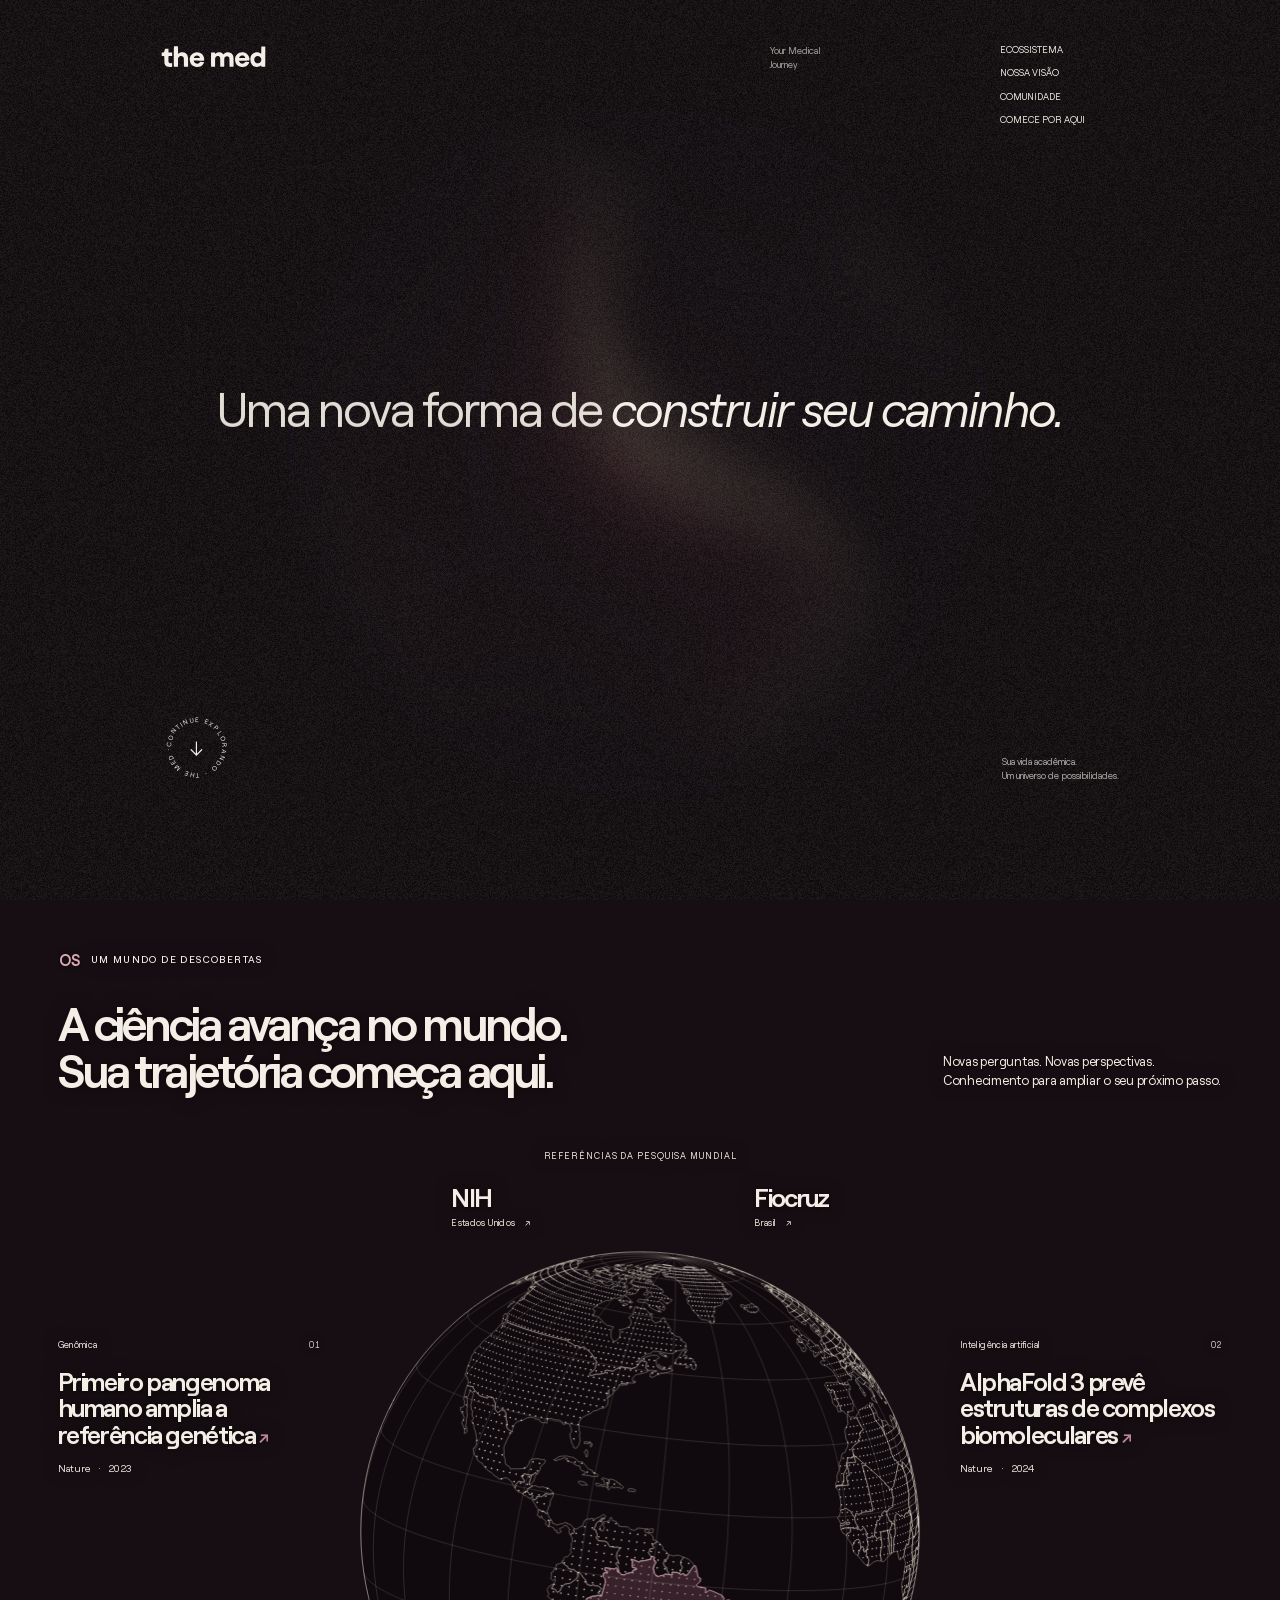
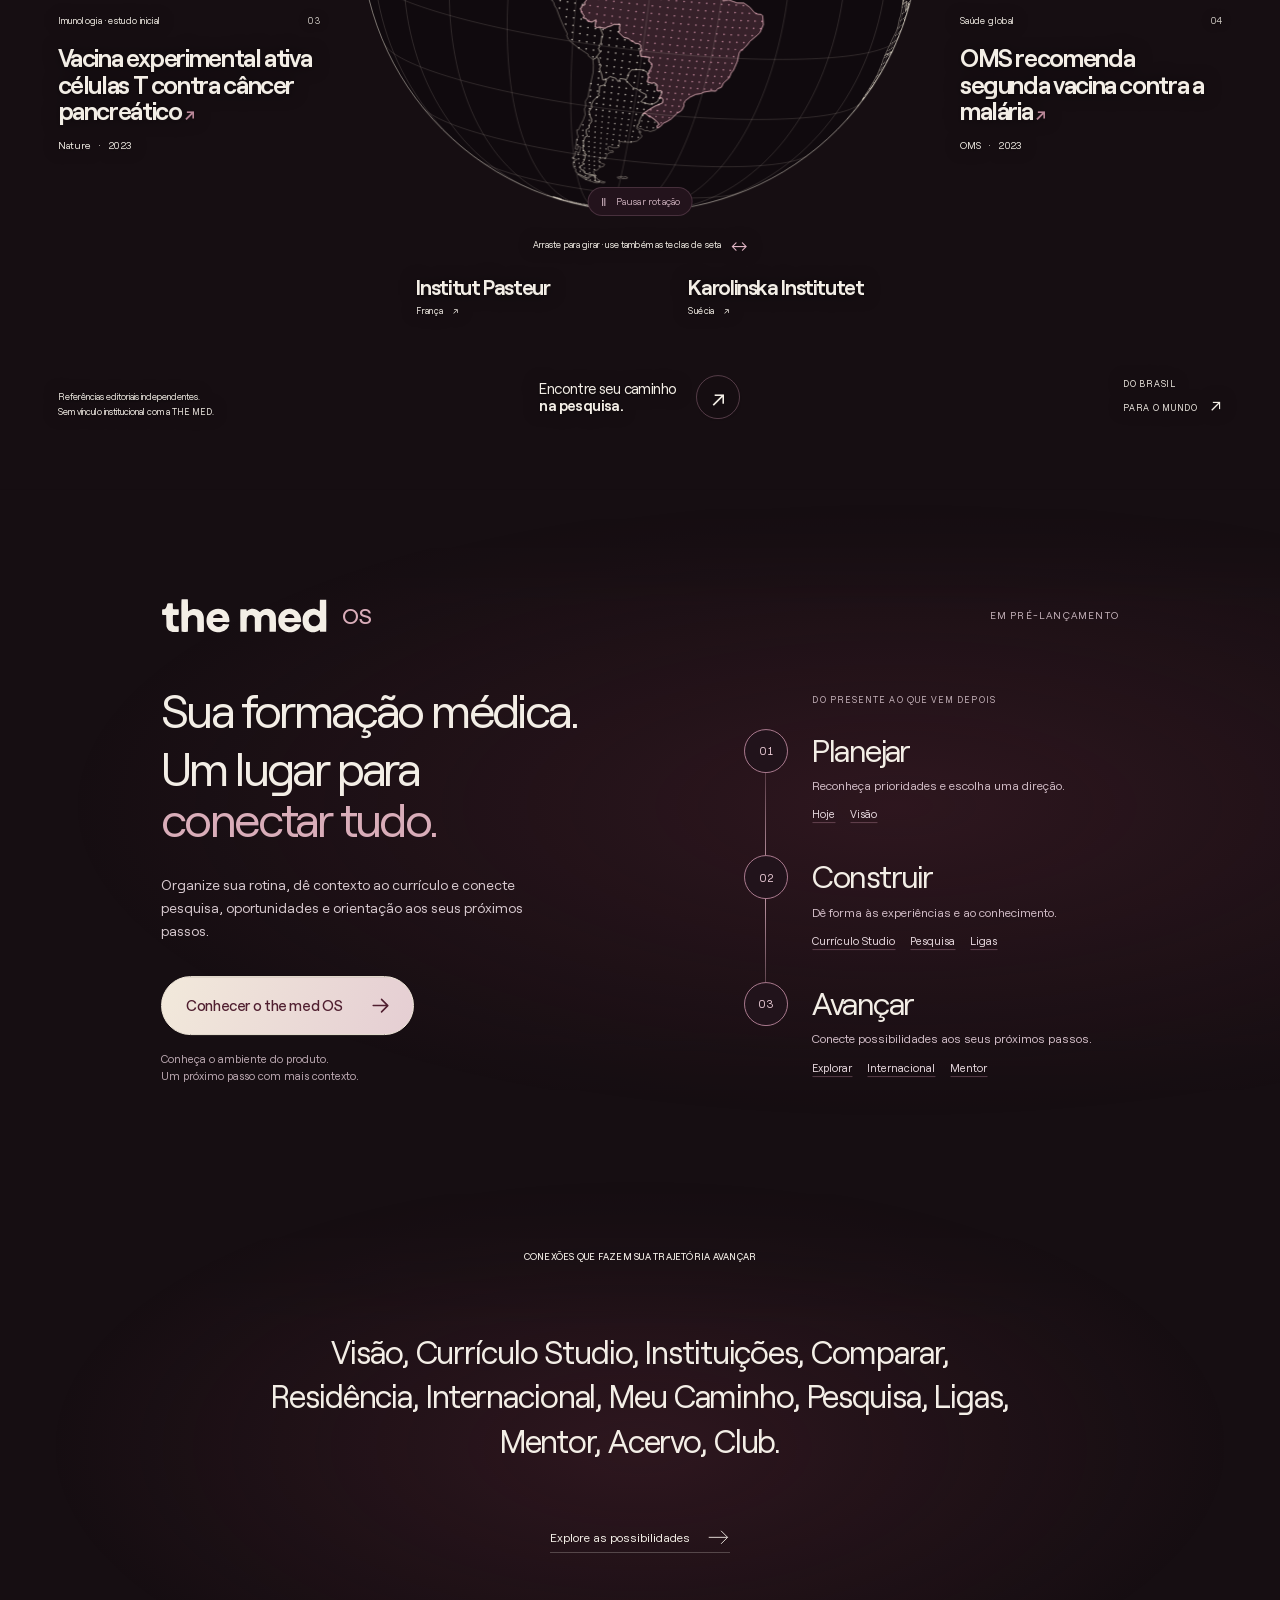
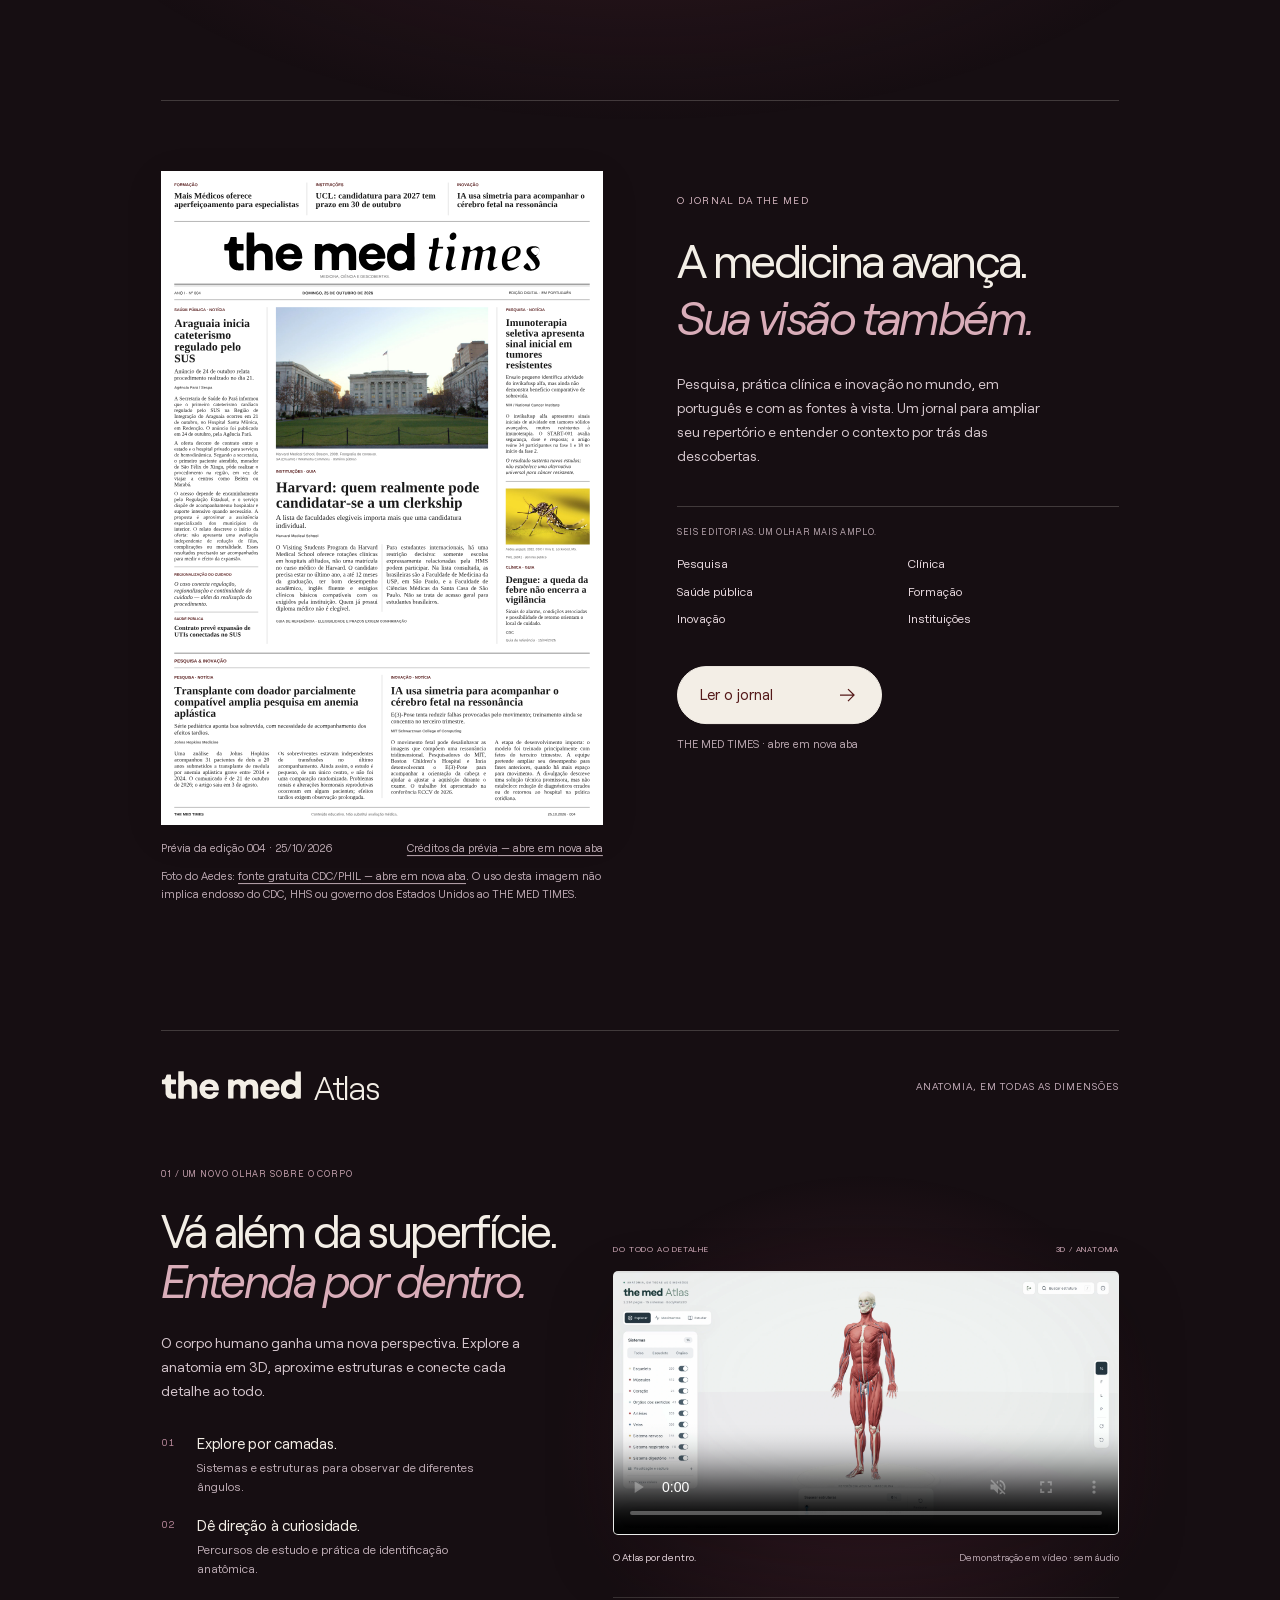
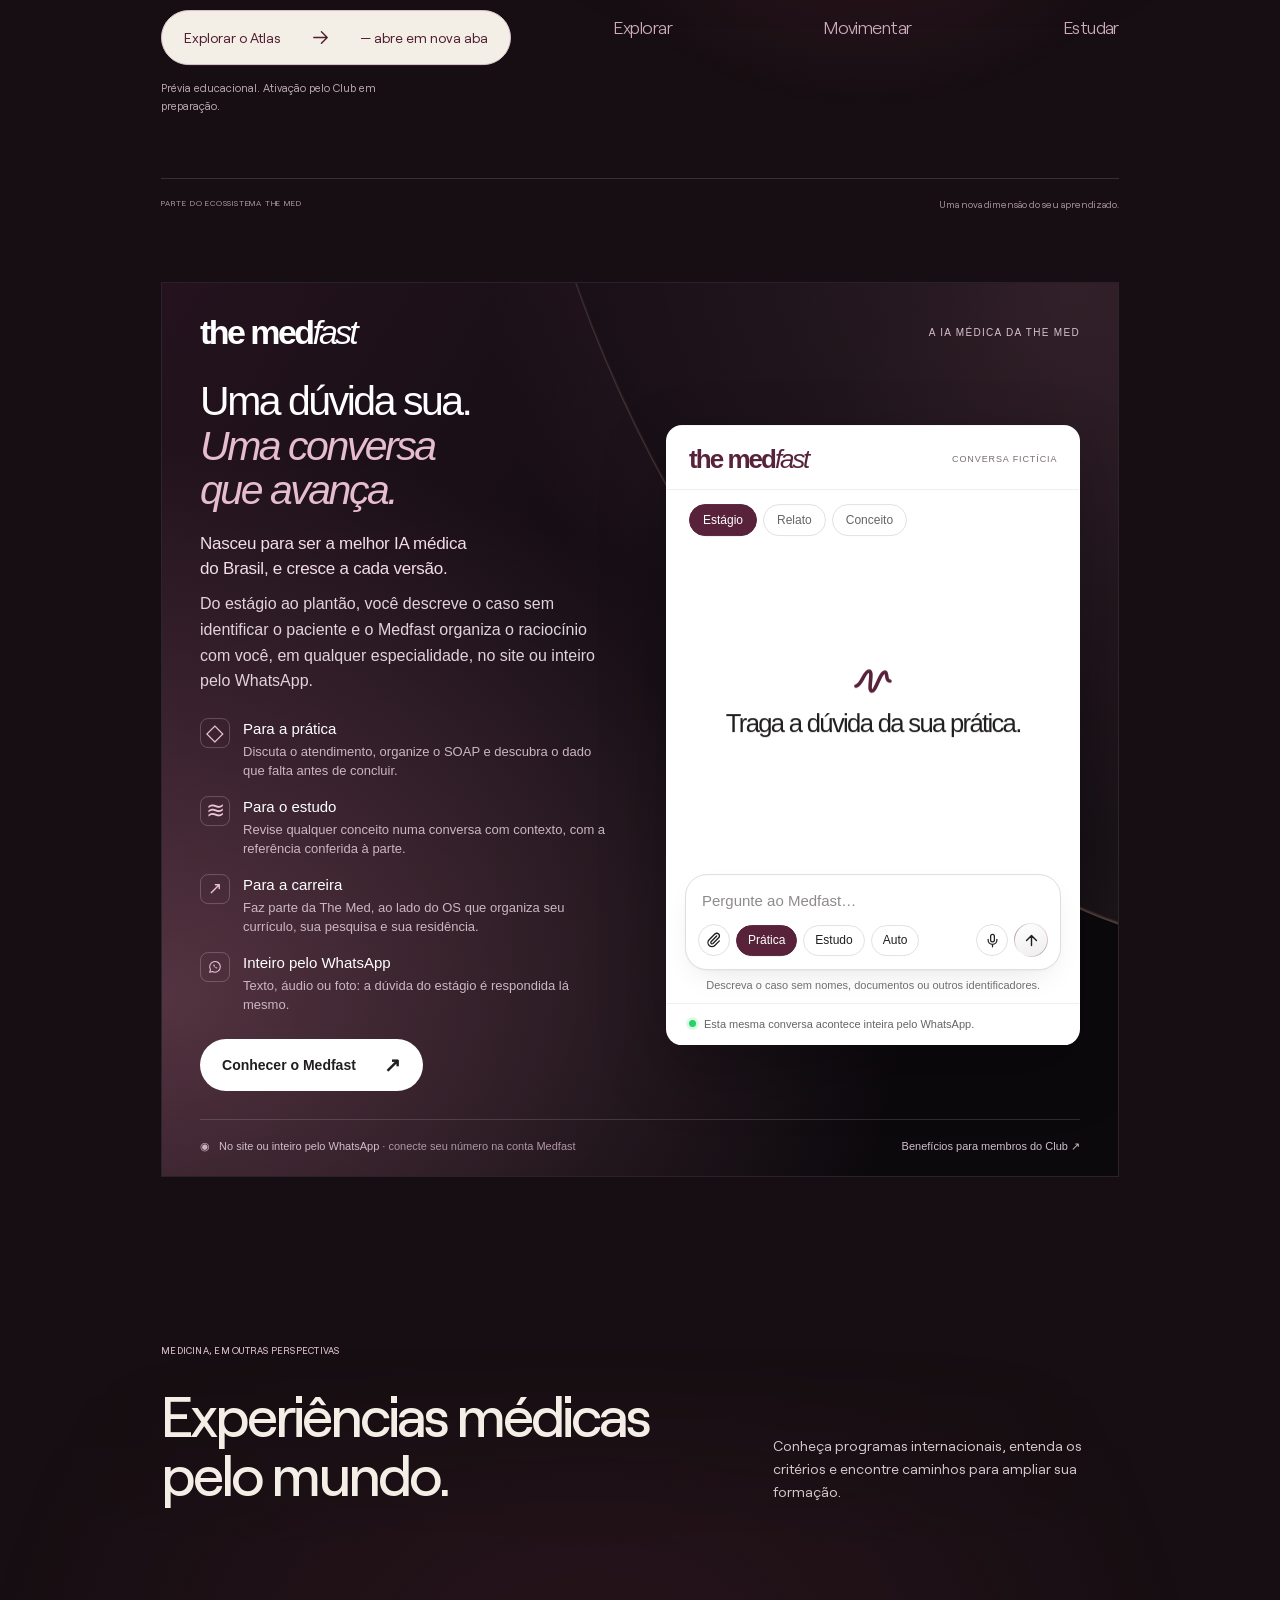
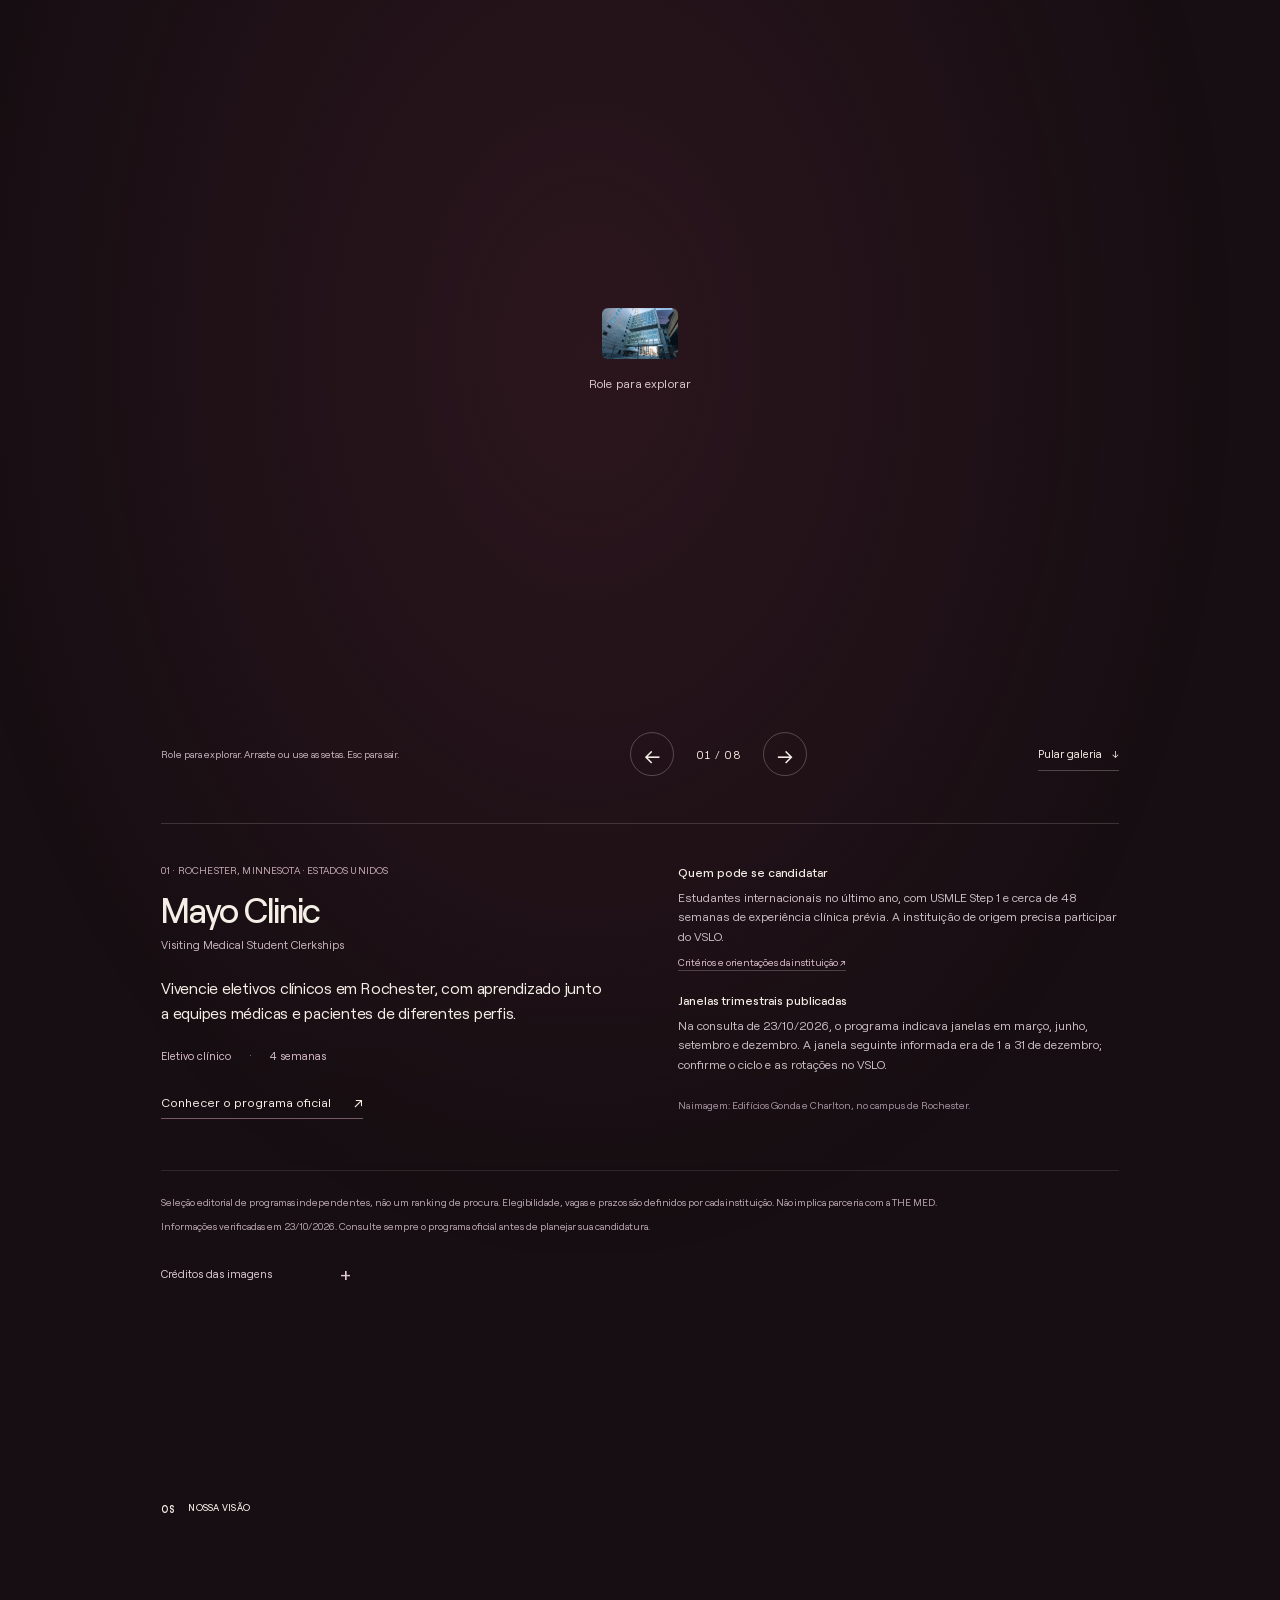
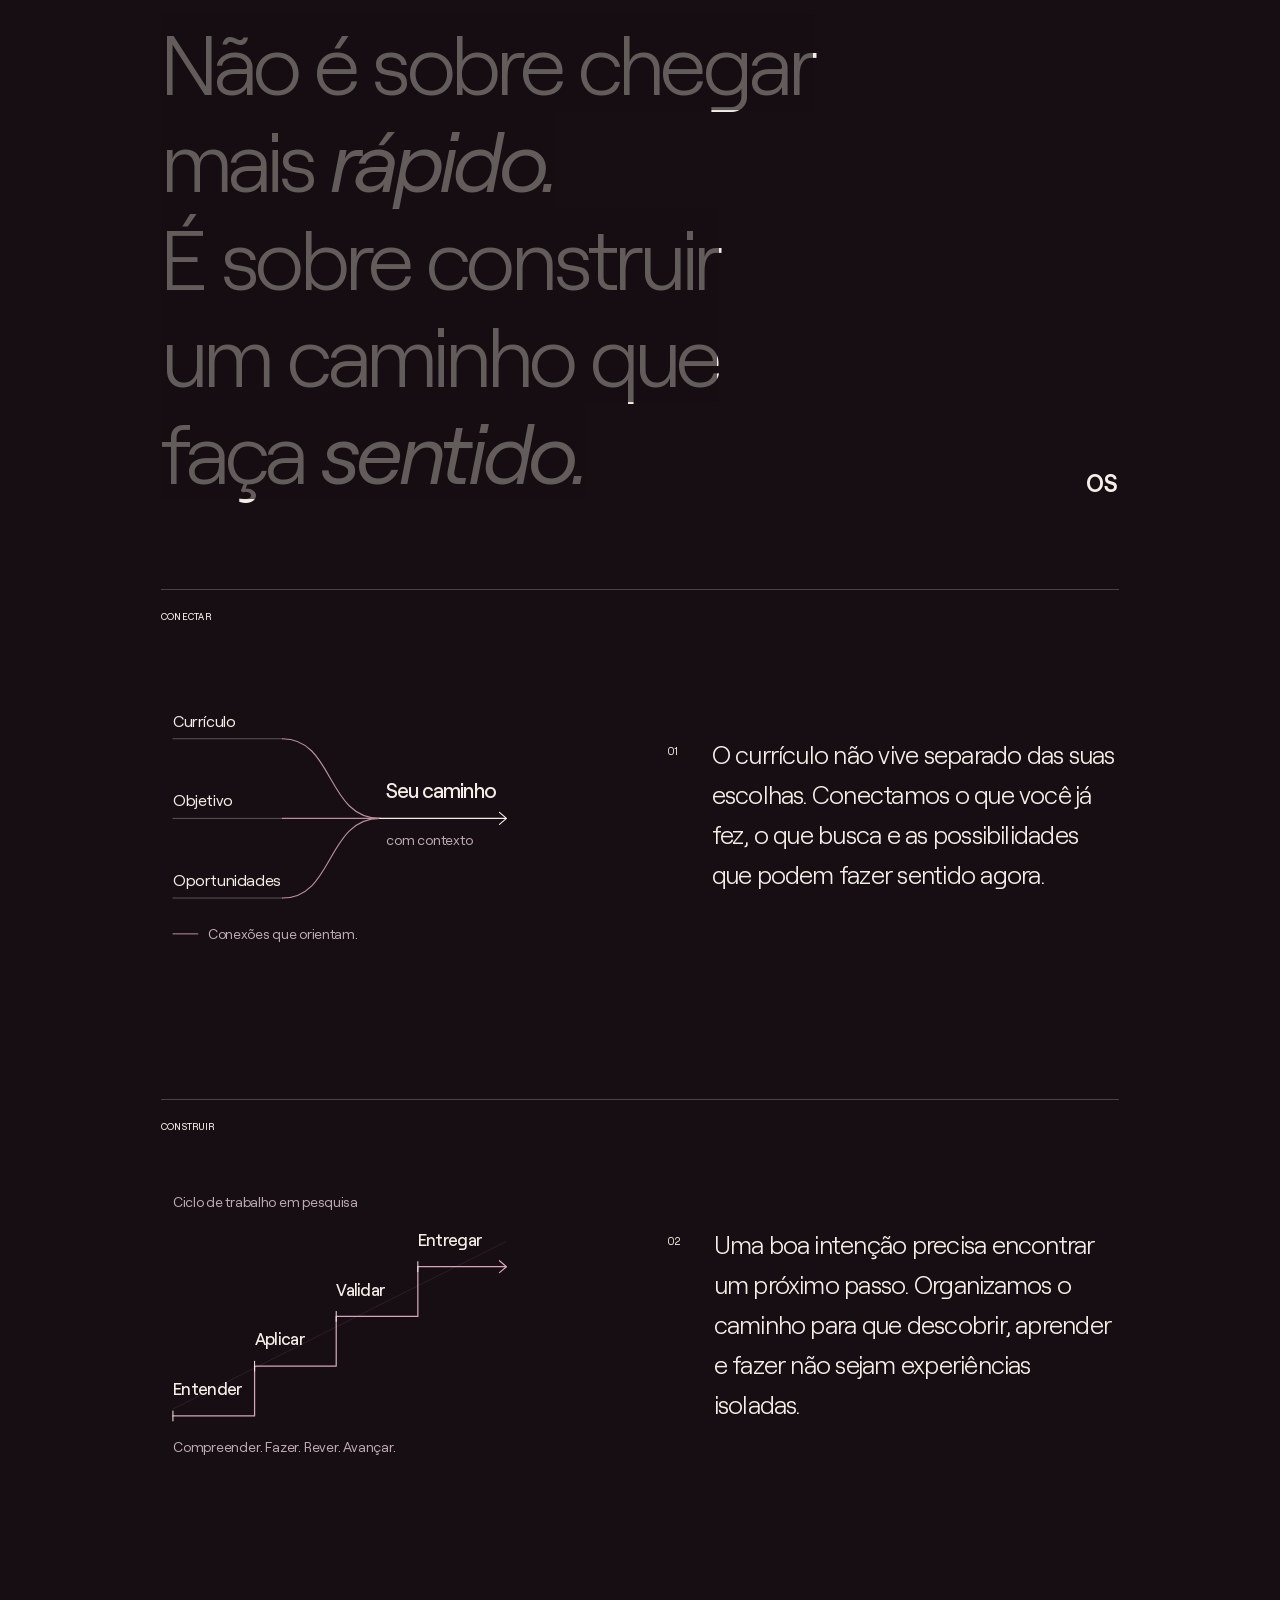
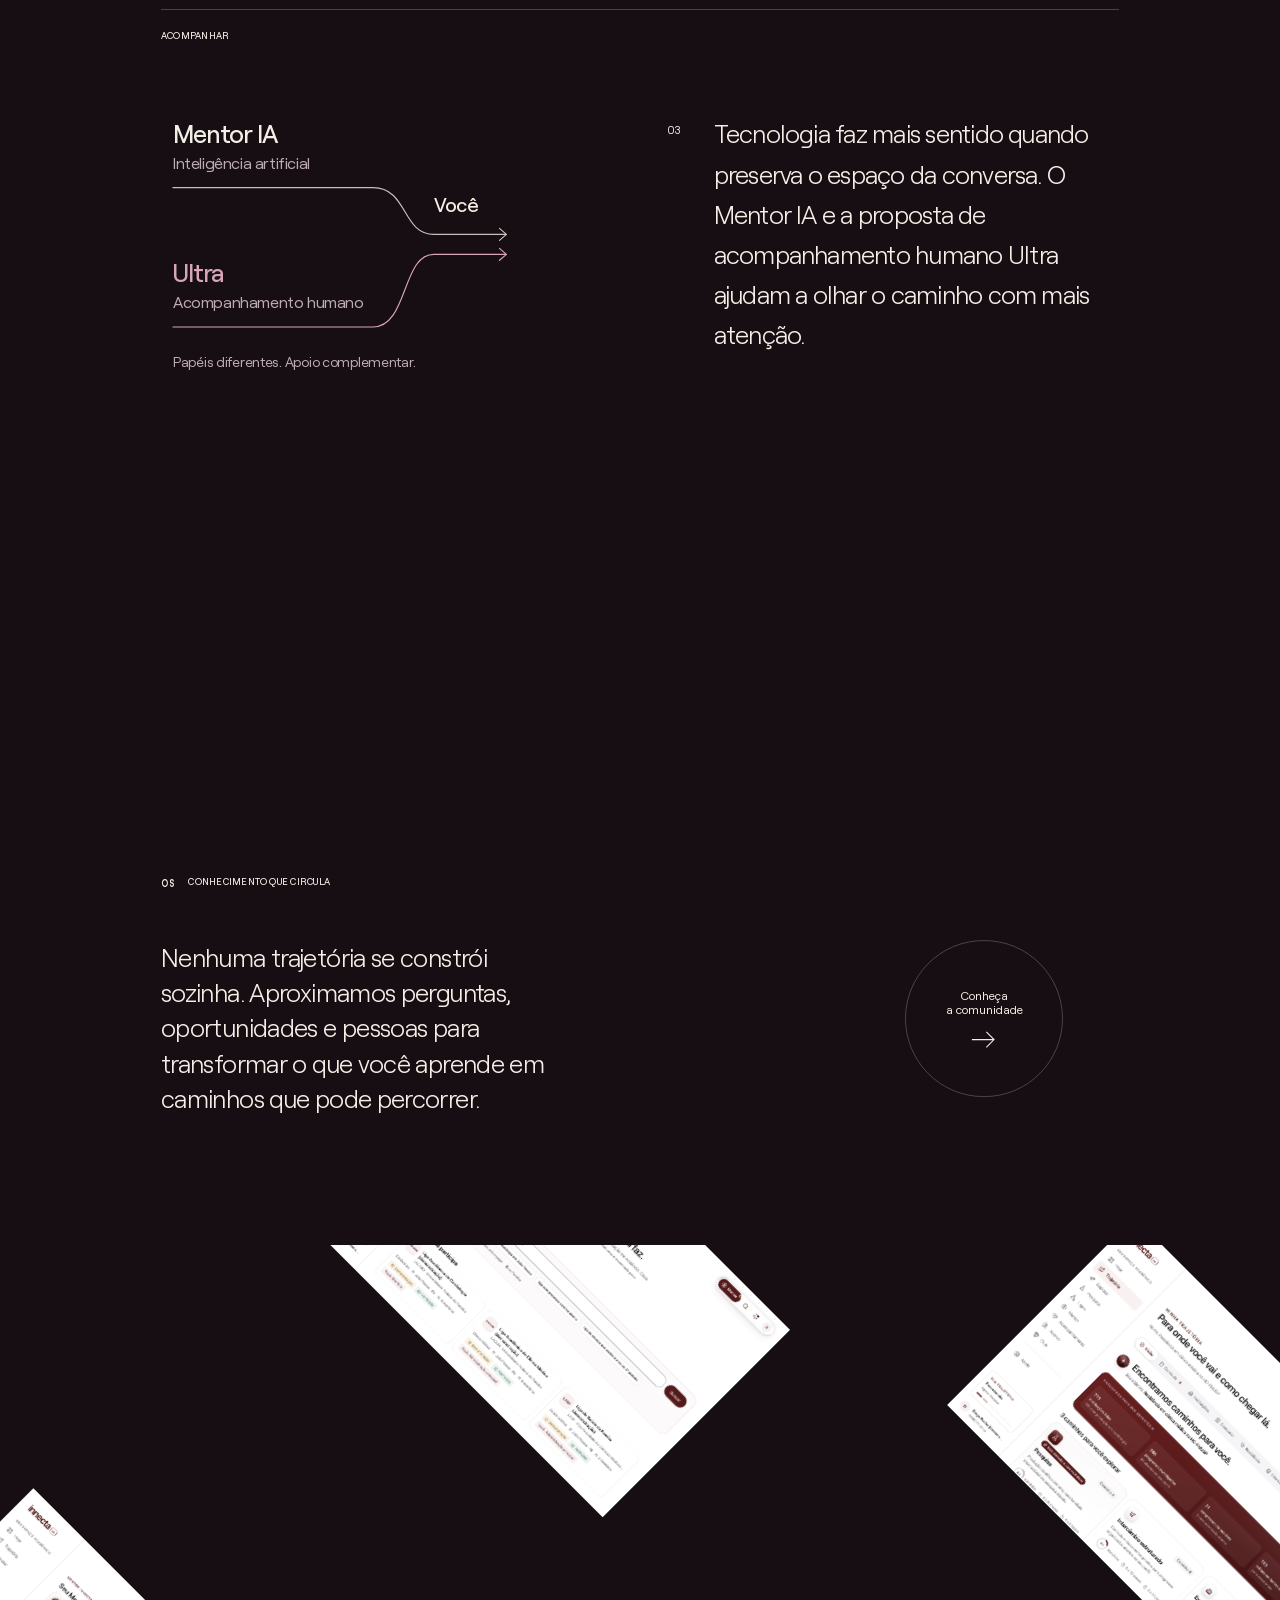
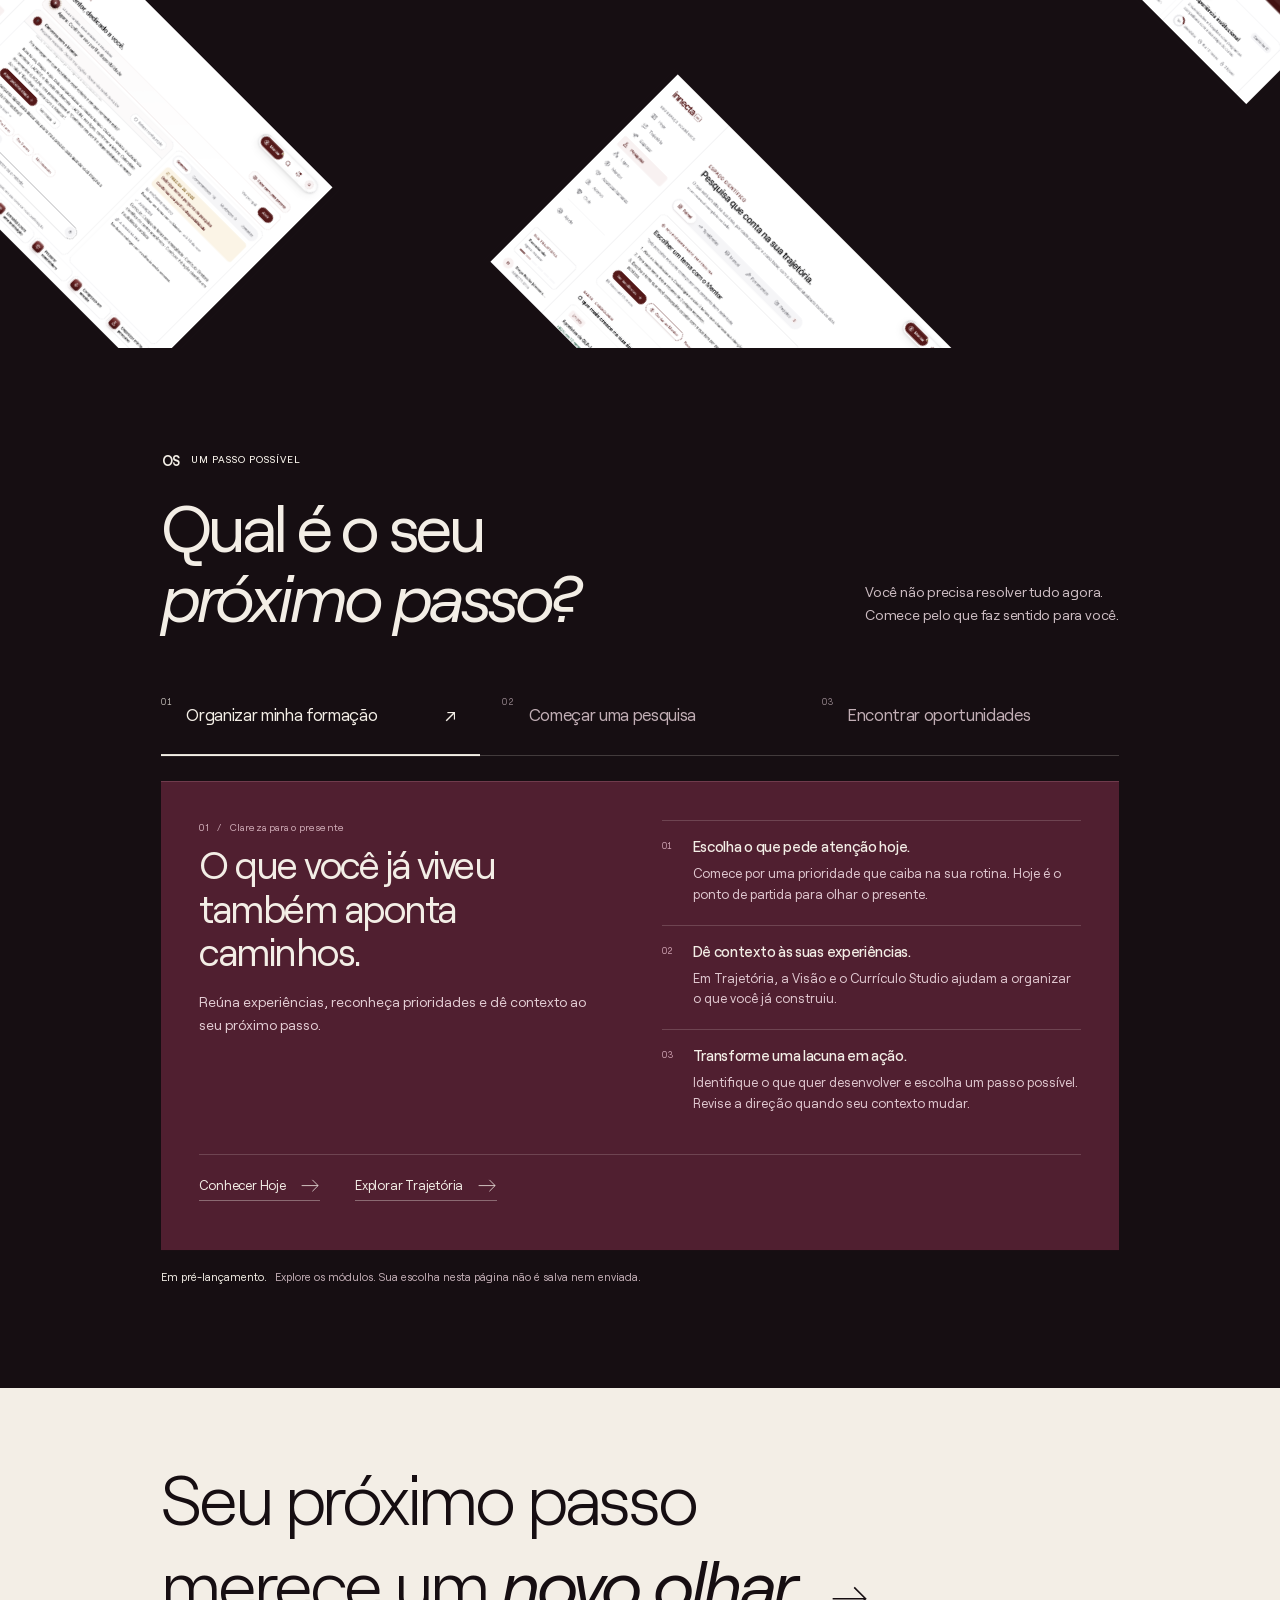
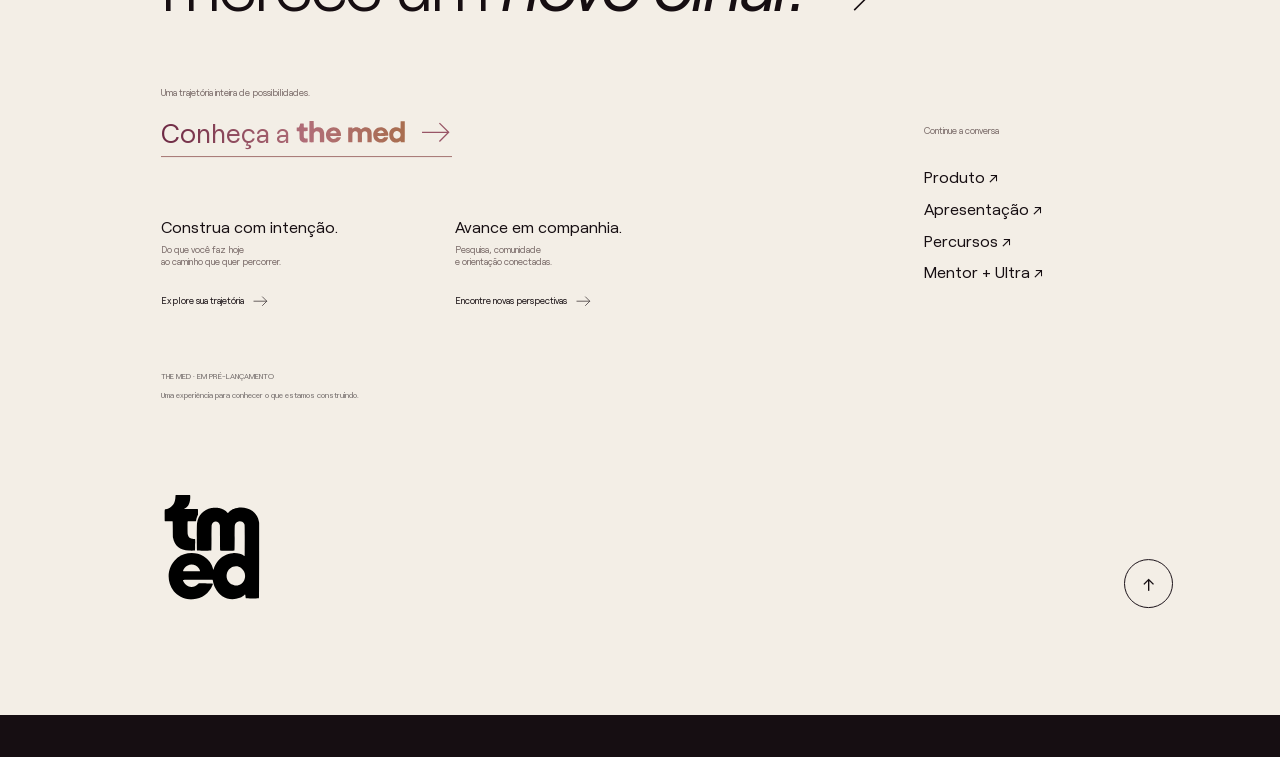
==== commit 52d87129: "Medfast: a ambição dita com convicção e os pilares da prática, do estudo e da carreira, também no ce" ====
--- a/index.html
+++ b/index.html
@@ -45,16 +45,17 @@
 <script type="module" src="/js/atlas-video.js"></script>
 </section><section id="the-med-fast" class="medfast-fold" aria-labelledby="medfast-title">
  <div class="medfast-material" aria-hidden="true"><div class="medfast-lens"></div></div>
- <header class="medfast-head"><a class="medfast-brand" href="https://themedfast.vercel.app/" aria-label="The Medfast">the med<span>fast</span></a><span class="medfast-eyebrow">CONHECIMENTO EM DIÁLOGO</span></header>
+ <header class="medfast-head"><a class="medfast-brand" href="https://themedfast.vercel.app/" aria-label="The Medfast">the med<span>fast</span></a><span class="medfast-eyebrow">A IA MÉDICA DA THE MED</span></header>
  <div class="medfast-layout">
   <div class="medfast-copy">
    <h2 id="medfast-title">Uma dúvida sua.<br><em>Uma conversa que avança.</em></h2>
-   <p class="medfast-description">O chat da The Med para estudar medicina e discutir dúvidas da prática supervisionada. Você traz a pergunta; o Medfast ajuda a organizar o raciocínio, no site ou inteiro pelo WhatsApp.</p>
+   <p class="medfast-kicker">Nasceu para ser a melhor IA médica do Brasil, e cresce a cada versão.</p>
+   <p class="medfast-description">Do estágio ao plantão, você descreve o caso sem identificar o paciente e o Medfast organiza o raciocínio com você, em qualquer especialidade, no site ou inteiro pelo WhatsApp.</p>
    <ul class="medfast-features">
-    <li><span class="medfast-icon" aria-hidden="true">◇</span><div><strong>Dê estrutura ao que você sabe</strong><span>Organize relatos e explore o método SOAP.</span></div></li>
-    <li><span class="medfast-icon" aria-hidden="true">≋</span><div><strong>Entenda, pergunte, aprofunde</strong><span>Revise conceitos em uma conversa com contexto.</span></div></li>
-    <li><span class="medfast-icon" aria-hidden="true">⌕</span><div><strong>Confira o caminho da resposta</strong><span>Consulte referências e esclareça o que falta.</span></div></li>
-    <li class="medfast-wa-feature"><span class="medfast-icon" aria-hidden="true"><svg viewBox="0 0 24 24" width="16" height="16" fill="none" stroke="currentColor" stroke-width="1.6" stroke-linecap="round" stroke-linejoin="round"><path d="M20 11.6a8 8 0 0 1-11.8 7l-4.2 1.2 1.2-4A8 8 0 1 1 20 11.6Z"/><path d="M9.2 8.6c.3 2.6 2.6 5 5.4 5.6l1-1.2-1.6-.9-.7.7c-.9-.4-1.8-1.3-2.2-2.2l.7-.7-.9-1.6Z" fill="currentColor" stroke="none"/></svg></span><div><strong>Converse inteiro pelo WhatsApp</strong><span>Mande a dúvida do estágio e receba a resposta lá mesmo, sem abrir o site.</span></div></li>
+    <li><span class="medfast-icon" aria-hidden="true">◇</span><div><strong>Para a prática</strong><span>Discuta o atendimento, organize o SOAP e descubra o dado que falta antes de concluir.</span></div></li>
+    <li><span class="medfast-icon" aria-hidden="true">≋</span><div><strong>Para o estudo</strong><span>Revise qualquer conceito numa conversa com contexto, com a referência conferida à parte.</span></div></li>
+    <li><span class="medfast-icon" aria-hidden="true">↗</span><div><strong>Para a carreira</strong><span>Faz parte da The Med, ao lado do OS que organiza seu currículo, sua pesquisa e sua residência.</span></div></li>
+    <li class="medfast-wa-feature"><span class="medfast-icon" aria-hidden="true"><svg viewBox="0 0 24 24" width="16" height="16" fill="none" stroke="currentColor" stroke-width="1.6" stroke-linecap="round" stroke-linejoin="round"><path d="M20 11.6a8 8 0 0 1-11.8 7l-4.2 1.2 1.2-4A8 8 0 1 1 20 11.6Z"/><path d="M9.2 8.6c.3 2.6 2.6 5 5.4 5.6l1-1.2-1.6-.9-.7.7c-.9-.4-1.8-1.3-2.2-2.2l.7-.7-.9-1.6Z" fill="currentColor" stroke="none"/></svg></span><div><strong>Inteiro pelo WhatsApp</strong><span>Texto, áudio ou foto: a dúvida do estágio é respondida lá mesmo.</span></div></li>
    </ul>
    <a class="medfast-cta" href="https://themedfast.vercel.app/">Conhecer o Medfast <span aria-hidden="true">↗</span></a>
   </div>
--- a/css/medfast.css
+++ b/css/medfast.css
@@ -10,11 +10,15 @@
 .medfast-eyebrow{font-size:10px;letter-spacing:.13em;color:#d7c1ce}
 .medfast-layout{display:grid;grid-template-columns:1fr 1fr;gap:clamp(28px,4vw,64px);align-items:center}
 .medfast-copy h2{text-wrap:balance;font-family:inherit;font-size:clamp(34px,3.2vw,48px);font-weight:400;line-height:1.08;letter-spacing:-.06em;margin:0;color:#fff}
-.medfast-copy h2 em{font-weight:380;color:#e5bdcf}
+.medfast-copy h2 em{display:block;text-wrap:balance;font-weight:380;color:#e5bdcf}
+.medfast-copy h2 br{display:none}
+.medfast-kicker{margin:20px 0 0;max-width:40ch;font-size:17px;line-height:1.45;font-weight:500;letter-spacing:-.015em;color:#f3dde7;text-wrap:balance}
+.medfast-kicker+.medfast-description{margin-top:10px}
 .medfast-description{font-size:16px;line-height:1.6;color:#e2d2db;max-width:48ch;margin:18px 0 0}
 .medfast-features{display:grid;gap:15px;list-style:none;margin:24px 0;padding:0}
 .medfast-features li{display:flex;gap:13px;align-items:flex-start}
 .medfast-icon{display:grid;place-items:center;flex-shrink:0;width:30px;height:30px;border:1px solid #d4b4c64d;border-radius:8px;color:#edc4d7;font-size:23px;line-height:1}
+.medfast-features li:nth-child(3) .medfast-icon{font-size:17px}
 .medfast-features strong{display:block;font-weight:500;font-size:15px;line-height:1.4}
 .medfast-features div>span{display:block;margin-top:3px;color:#cbb6c2;font-size:13px;line-height:1.5}
 .medfast-fold .medfast-cta{display:inline-flex;align-items:center;gap:28px;border-radius:50px;padding:14px 22px;min-height:48px;background:#fff;color:#211e20;font-size:14px;font-weight:600;transition:background .2s}
@@ -71,7 +75,7 @@
 @media(max-width:700px){.medfast-fold{padding:24px 20px 18px;margin-top:48px}.medfast-head{margin-bottom:25px}.medfast-brand{font-size:29px}.medfast-eyebrow{max-width:110px;text-align:right;font-size:9px}.medfast-layout{grid-template-columns:1fr;gap:26px}.medfast-copy h2{font-size:clamp(31px,7.5vw,42px)}.medfast-description{font-size:15px;margin-top:15px}.medfast-features{gap:12px;margin:19px 0}.medfast-features strong{font-size:14px}.medfast-features div>span{font-size:12px}.medfast-demo-head{padding:18px}.medfast-demo{height:600px}.medfast-bubble,.medfast-reply p{font-size:14px}.medfast-choices{gap:6px}.medfast-choices button{font-size:11px;padding:9px}.medfast-demo-foot{padding:11px 16px;font-size:10px}.medfast-bottom{align-items:flex-start;font-size:10px;gap:20px;margin-top:23px;padding-top:15px}.medfast-bottom>*{max-width:50%}.medfast-bottom a{text-align:right}}
 @media(prefers-reduced-motion:reduce){.medfast-cta,.medfast-send,.medfast-chip{transition:none!important}.medfast-enter,.medfast-shine,.medfast-caret,.medfast-empty{animation:none!important}.medfast-demo{height:auto}.medfast-log{flex:none;-webkit-mask-image:none;mask-image:none}}
 /* On small screens the live example explains the uses, avoiding repeated copy. */
-@media(max-width:700px){.medfast-features{display:none}.medfast-copy .medfast-cta{margin-top:18px}.medfast-demo{height:590px}.medfast-log{padding:4px 15px 6px}.medfast-compose{padding:6px 10px 10px}.medfast-draft{font-size:14px}.medfast-demo{margin-inline:-14px}.medfast-choices{gap:6px}.medfast-choices button{font-size:12px;padding:7px 13px}.medfast-bar{padding:10px 11px}.medfast-compose{padding:6px 8px 10px}.medfast-chip{padding:0 9px;font-size:12px}.medfast-layout{gap:22px}.medfast-description{line-height:1.5}.medfast-demo-head{padding:16px}.medfast-choices{padding:12px 15px 0}}
+@media(max-width:700px){.medfast-features{gap:14px;margin:22px 0 4px}.medfast-features .medfast-wa-feature{display:none}.medfast-features .medfast-icon{width:28px;height:28px;font-size:20px}.medfast-features div>span{font-size:13px}.medfast-copy .medfast-cta{margin-top:18px}.medfast-demo{height:590px}.medfast-log{padding:4px 15px 6px}.medfast-compose{padding:6px 10px 10px}.medfast-draft{font-size:14px}.medfast-demo{margin-inline:-14px}.medfast-choices{gap:6px}.medfast-choices button{font-size:12px;padding:7px 13px}.medfast-bar{padding:10px 11px}.medfast-compose{padding:6px 8px 10px}.medfast-chip{padding:0 9px;font-size:12px}.medfast-layout{gap:22px}.medfast-description{line-height:1.5}.medfast-demo-head{padding:16px}.medfast-choices{padding:12px 15px 0}}
 @media(max-width:400px){.medfast-actions{gap:4px}.medfast-end{gap:4px}.medfast-chip{padding-inline:7px}}
 /* The bar always on one line: with little room the mic steps out, and on the narrowest phones the buttons tighten. */
 @container (max-width:292px){.medfast-mic{display:none}}
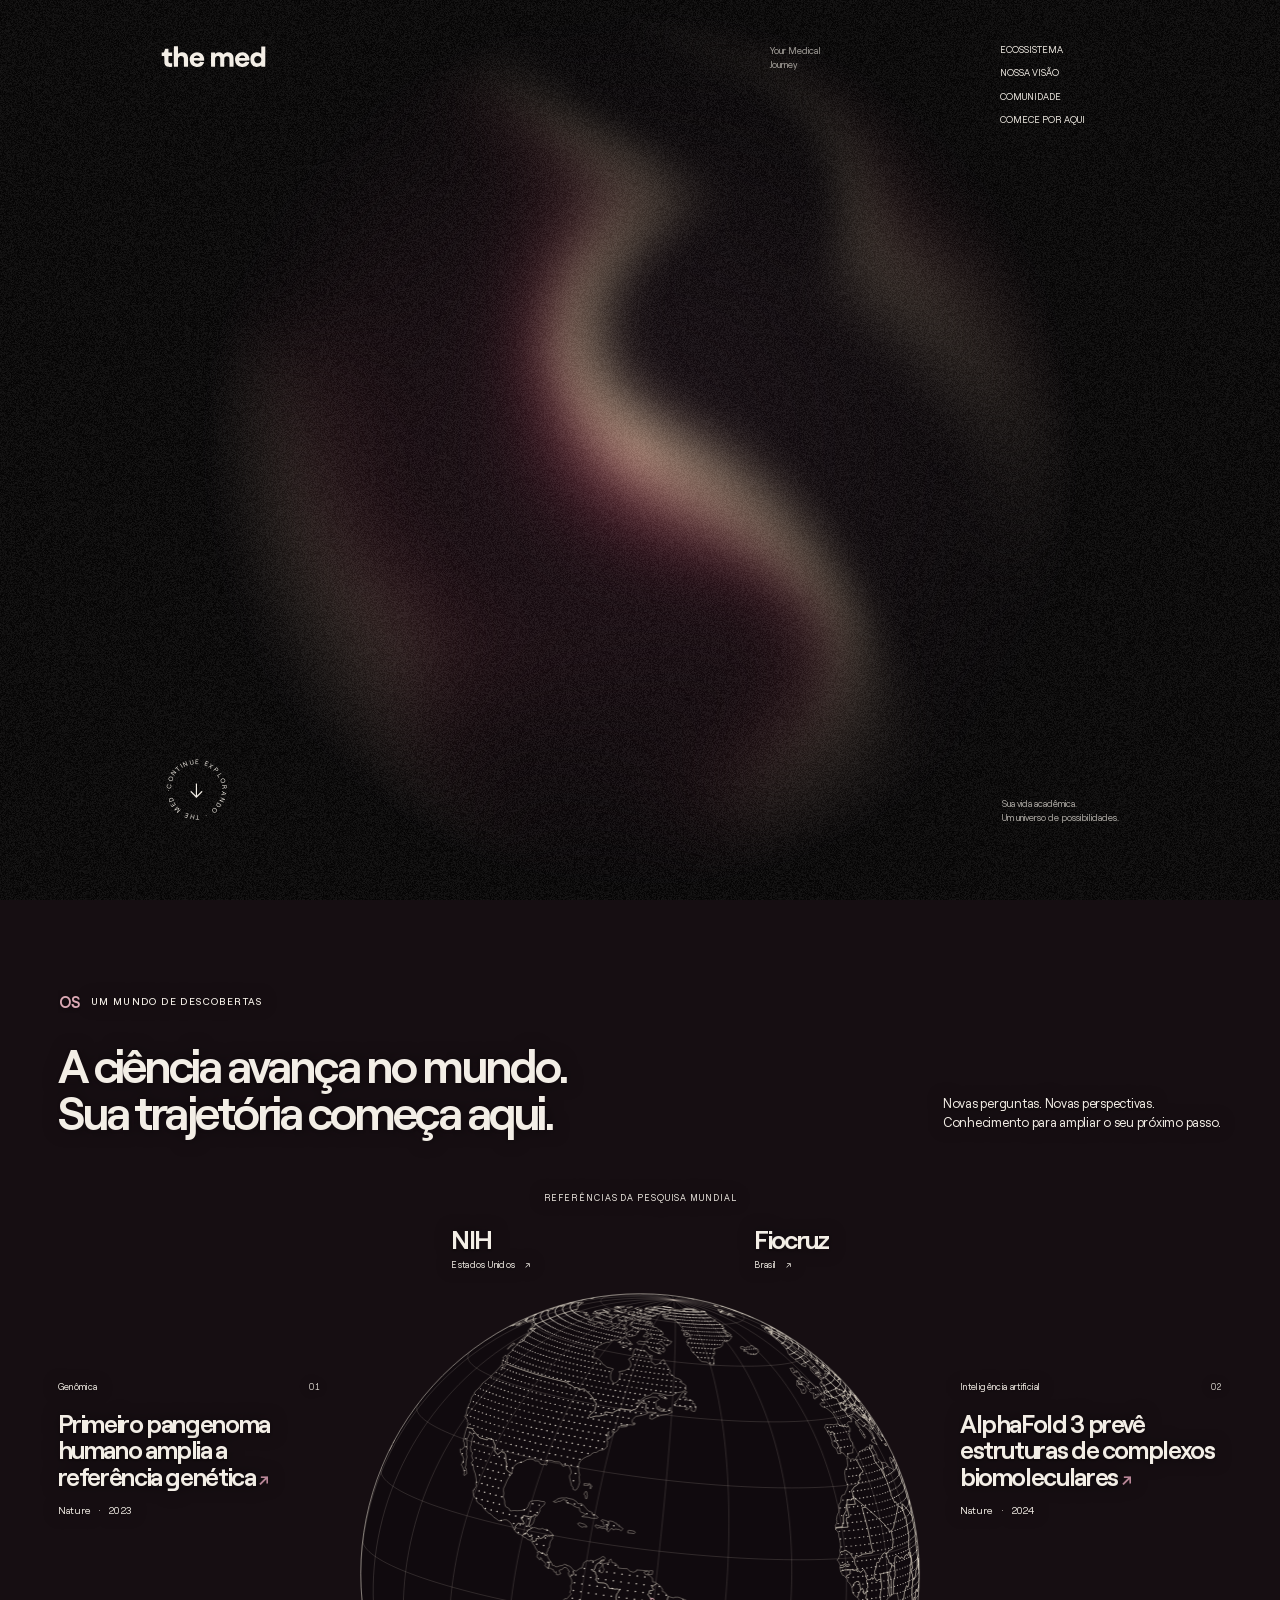
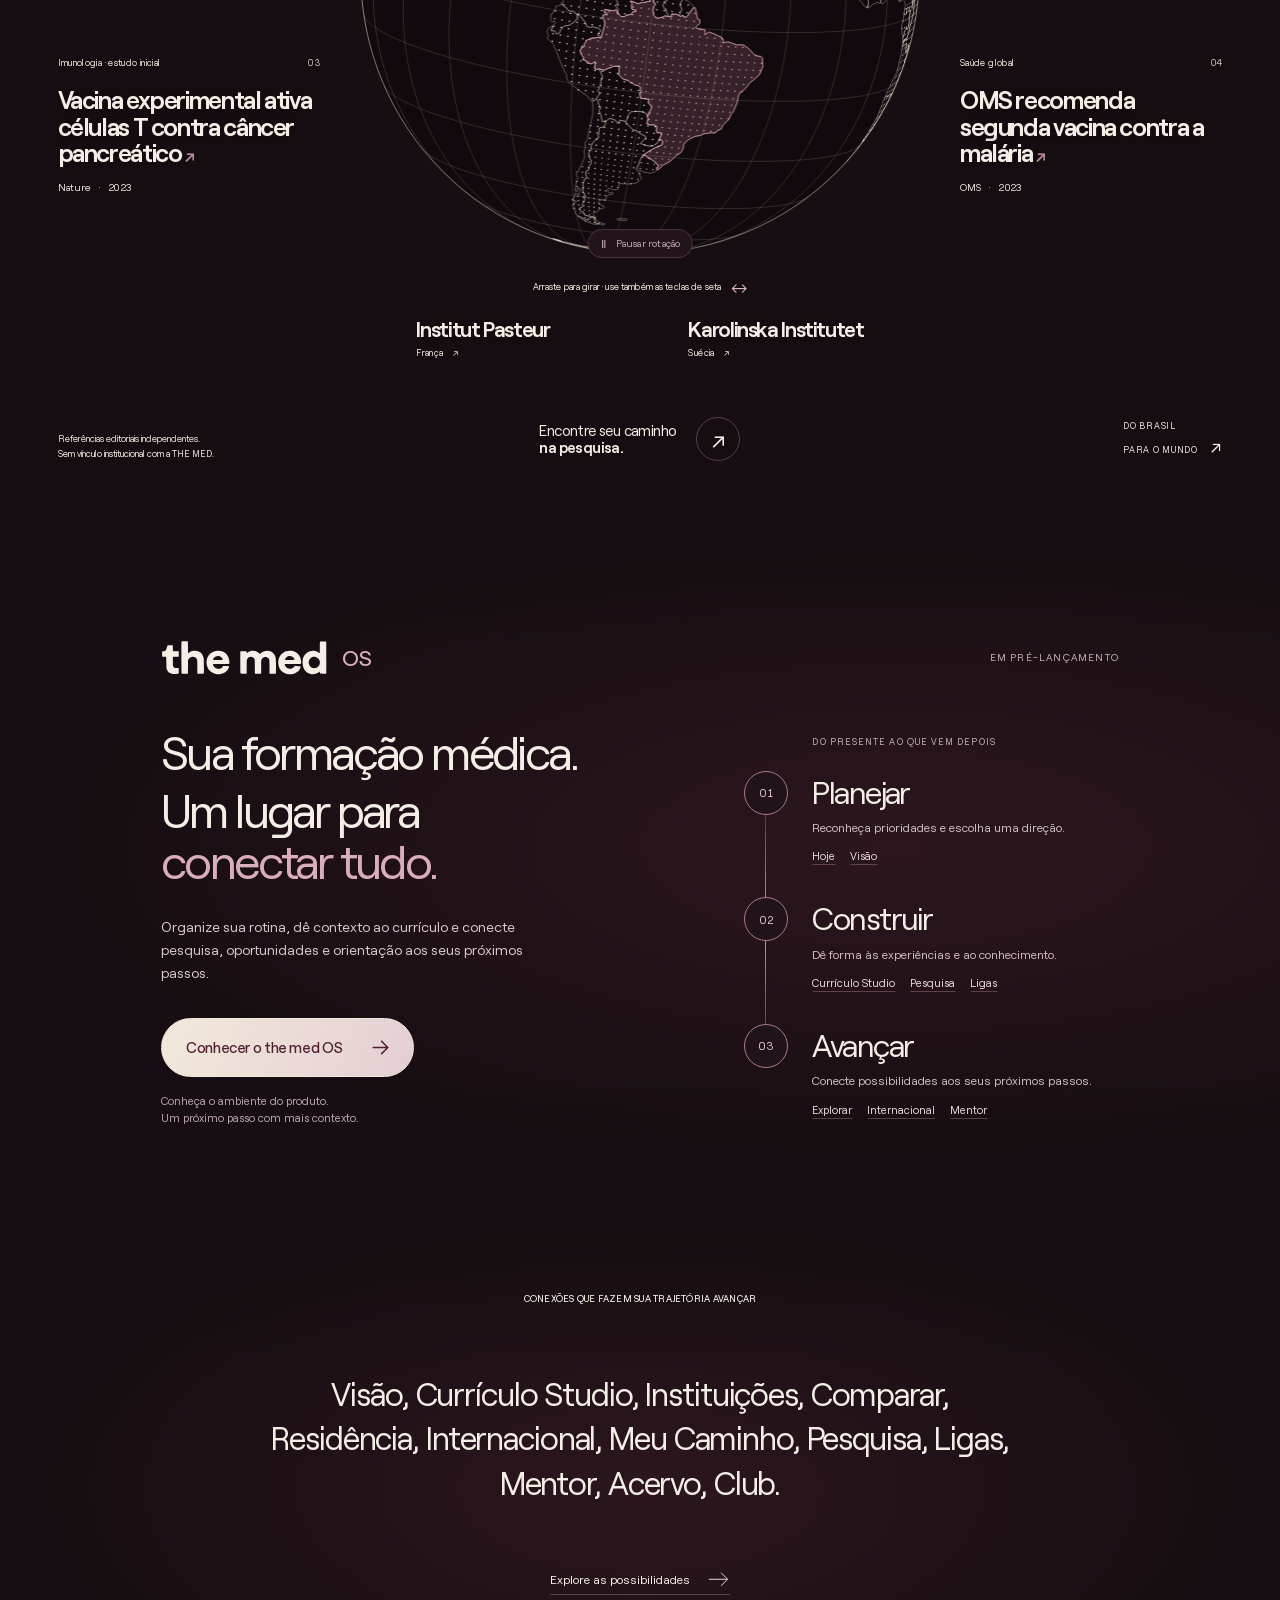
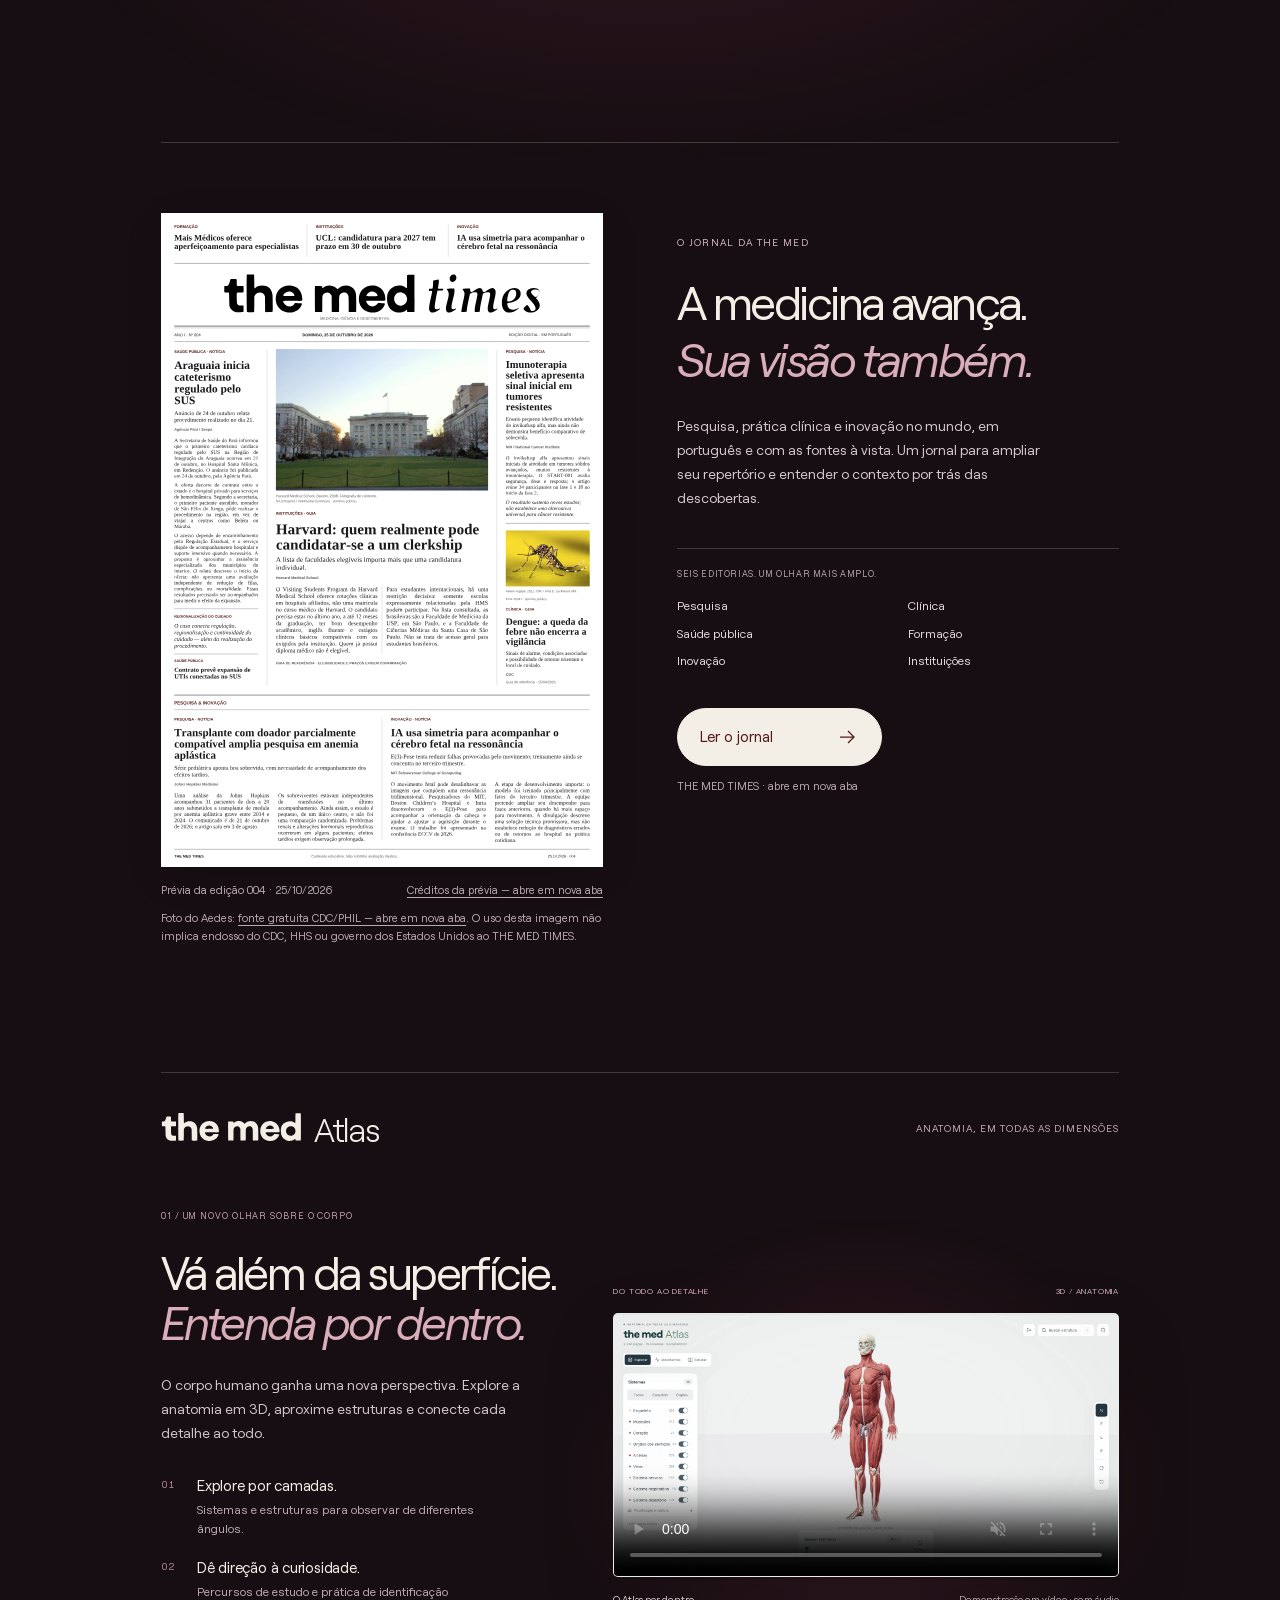
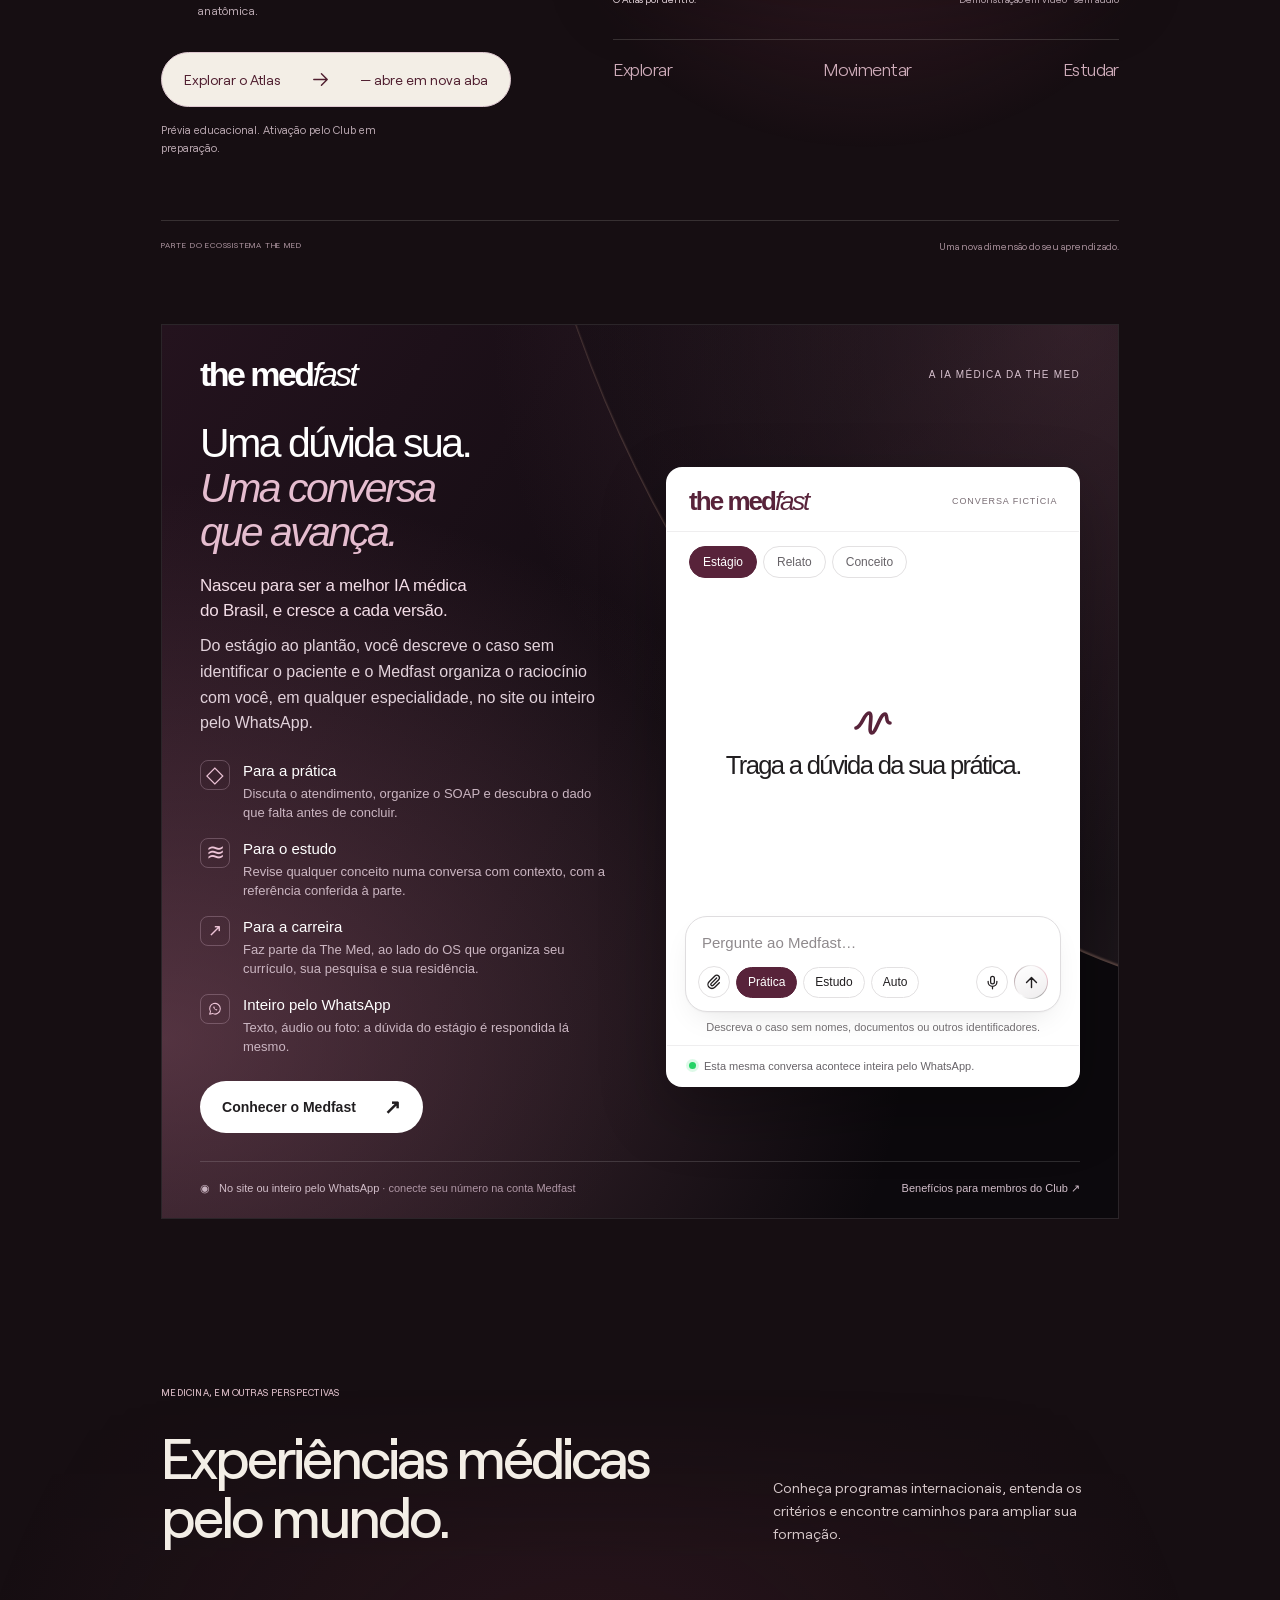
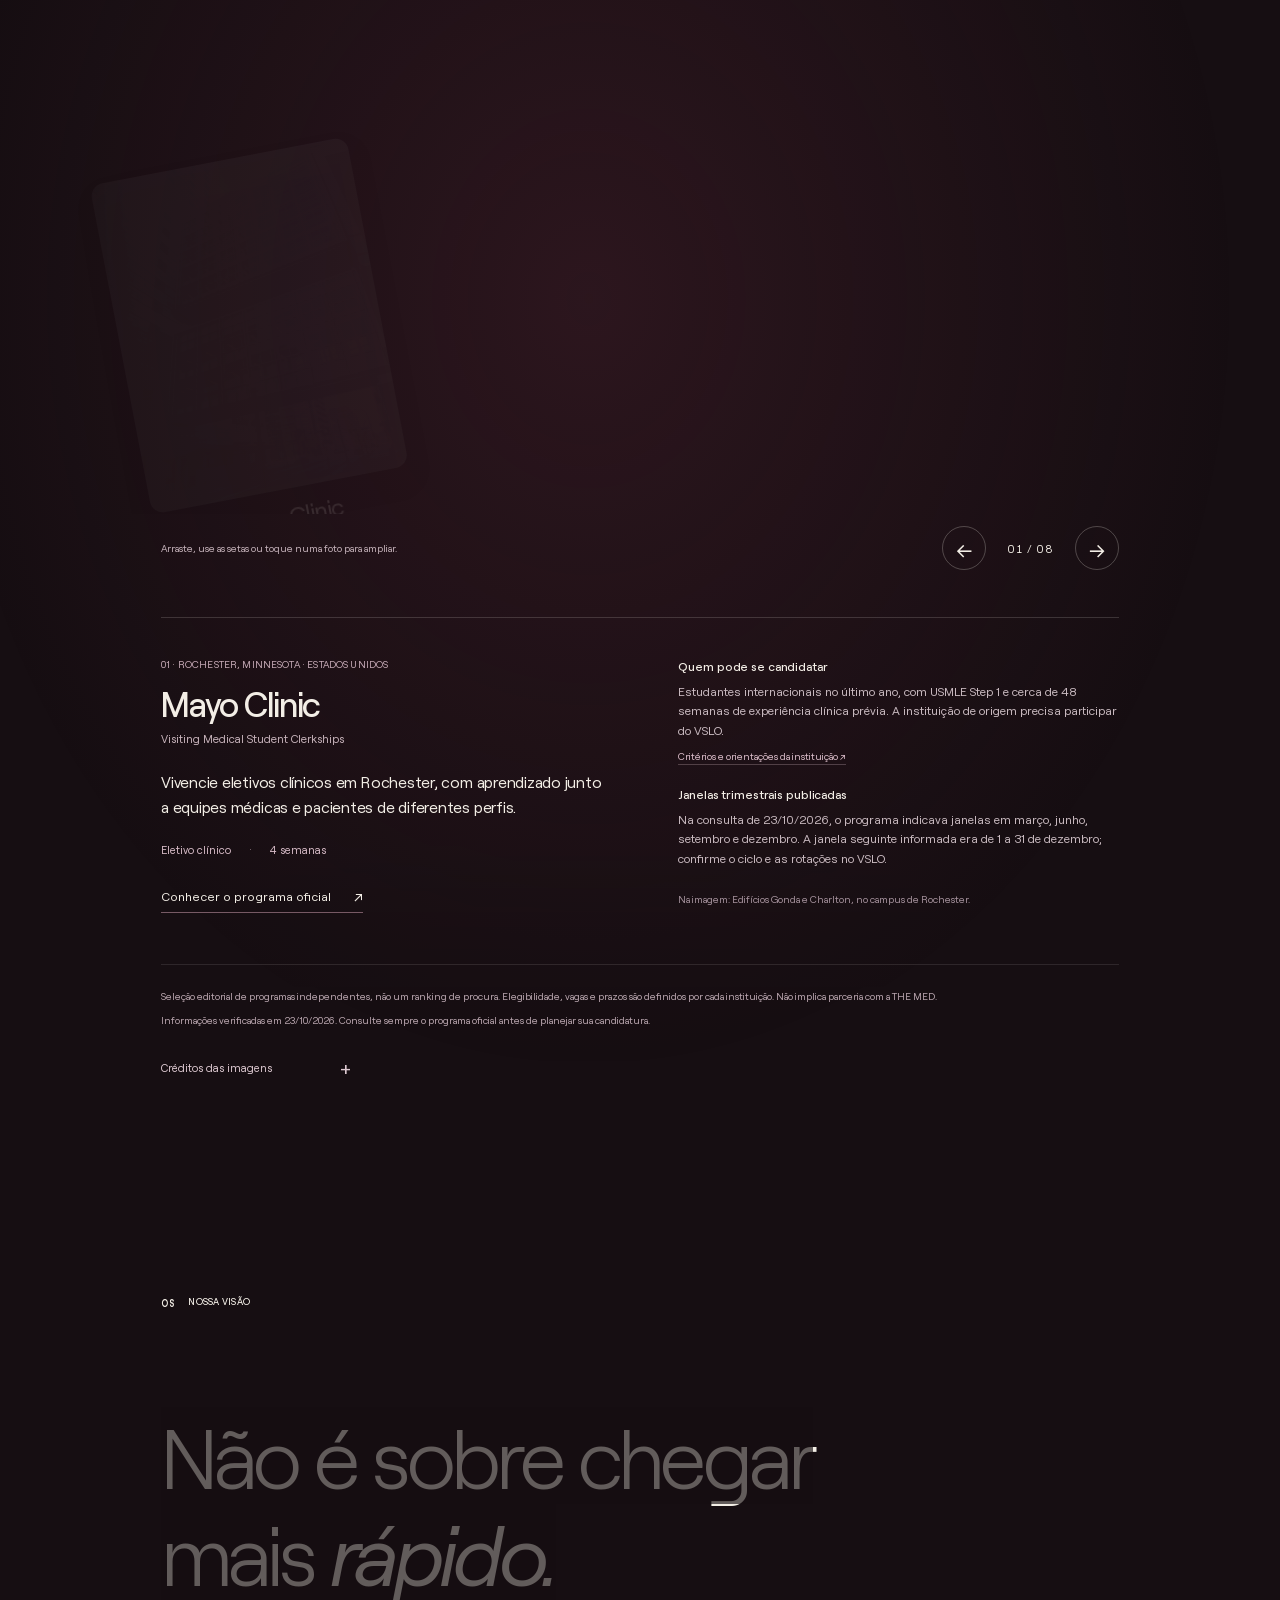
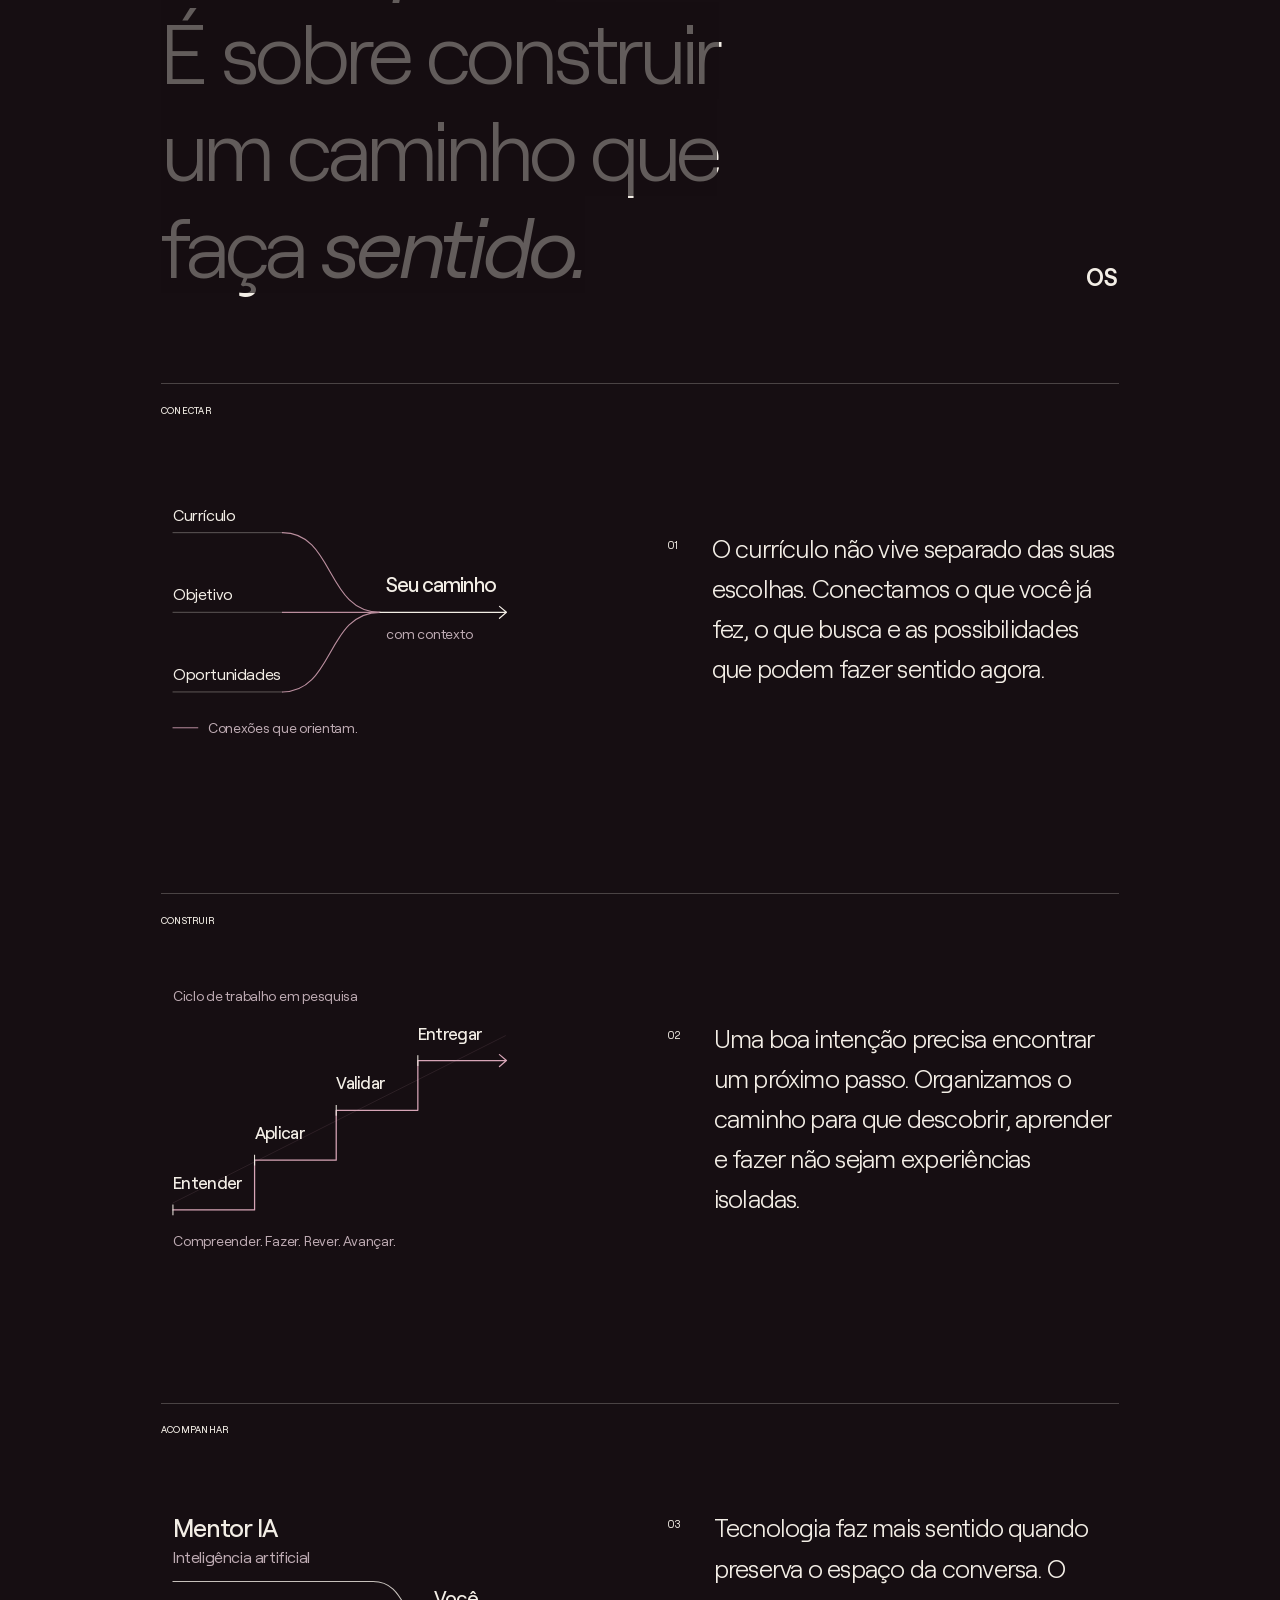
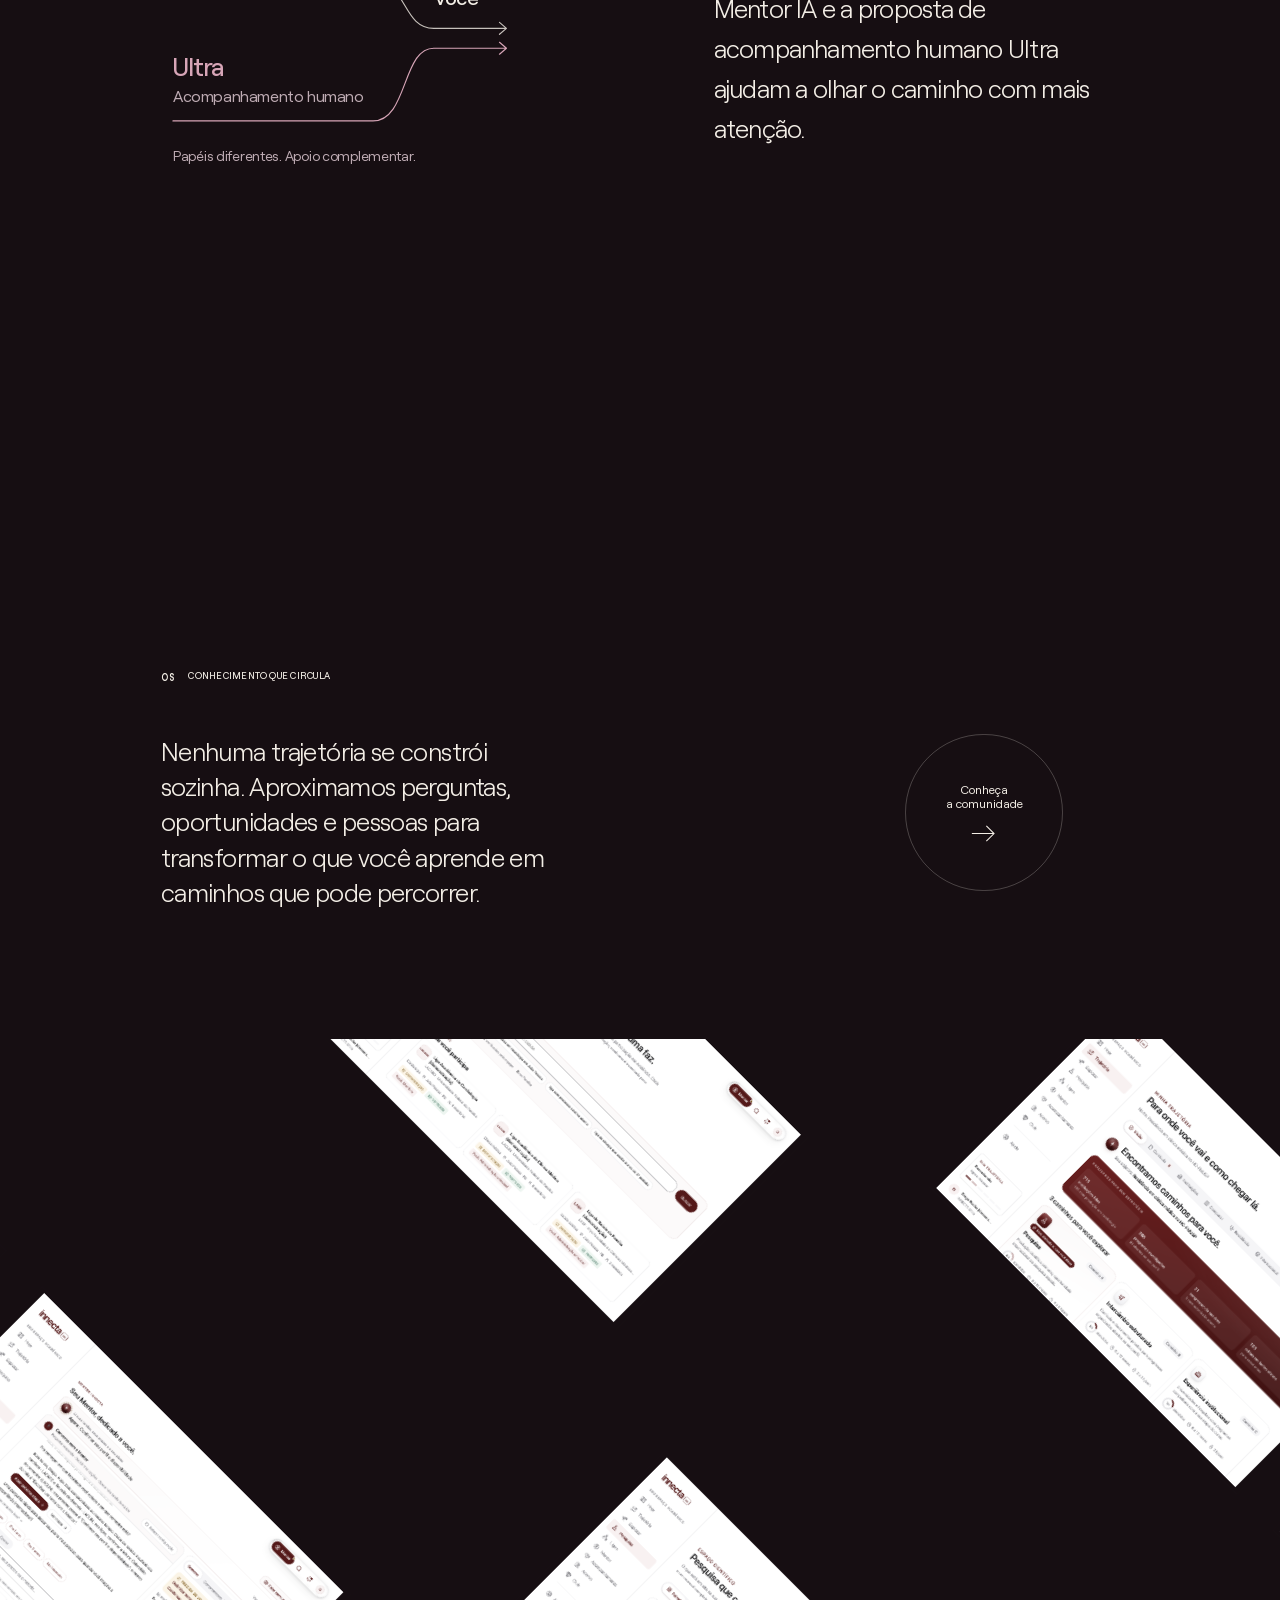
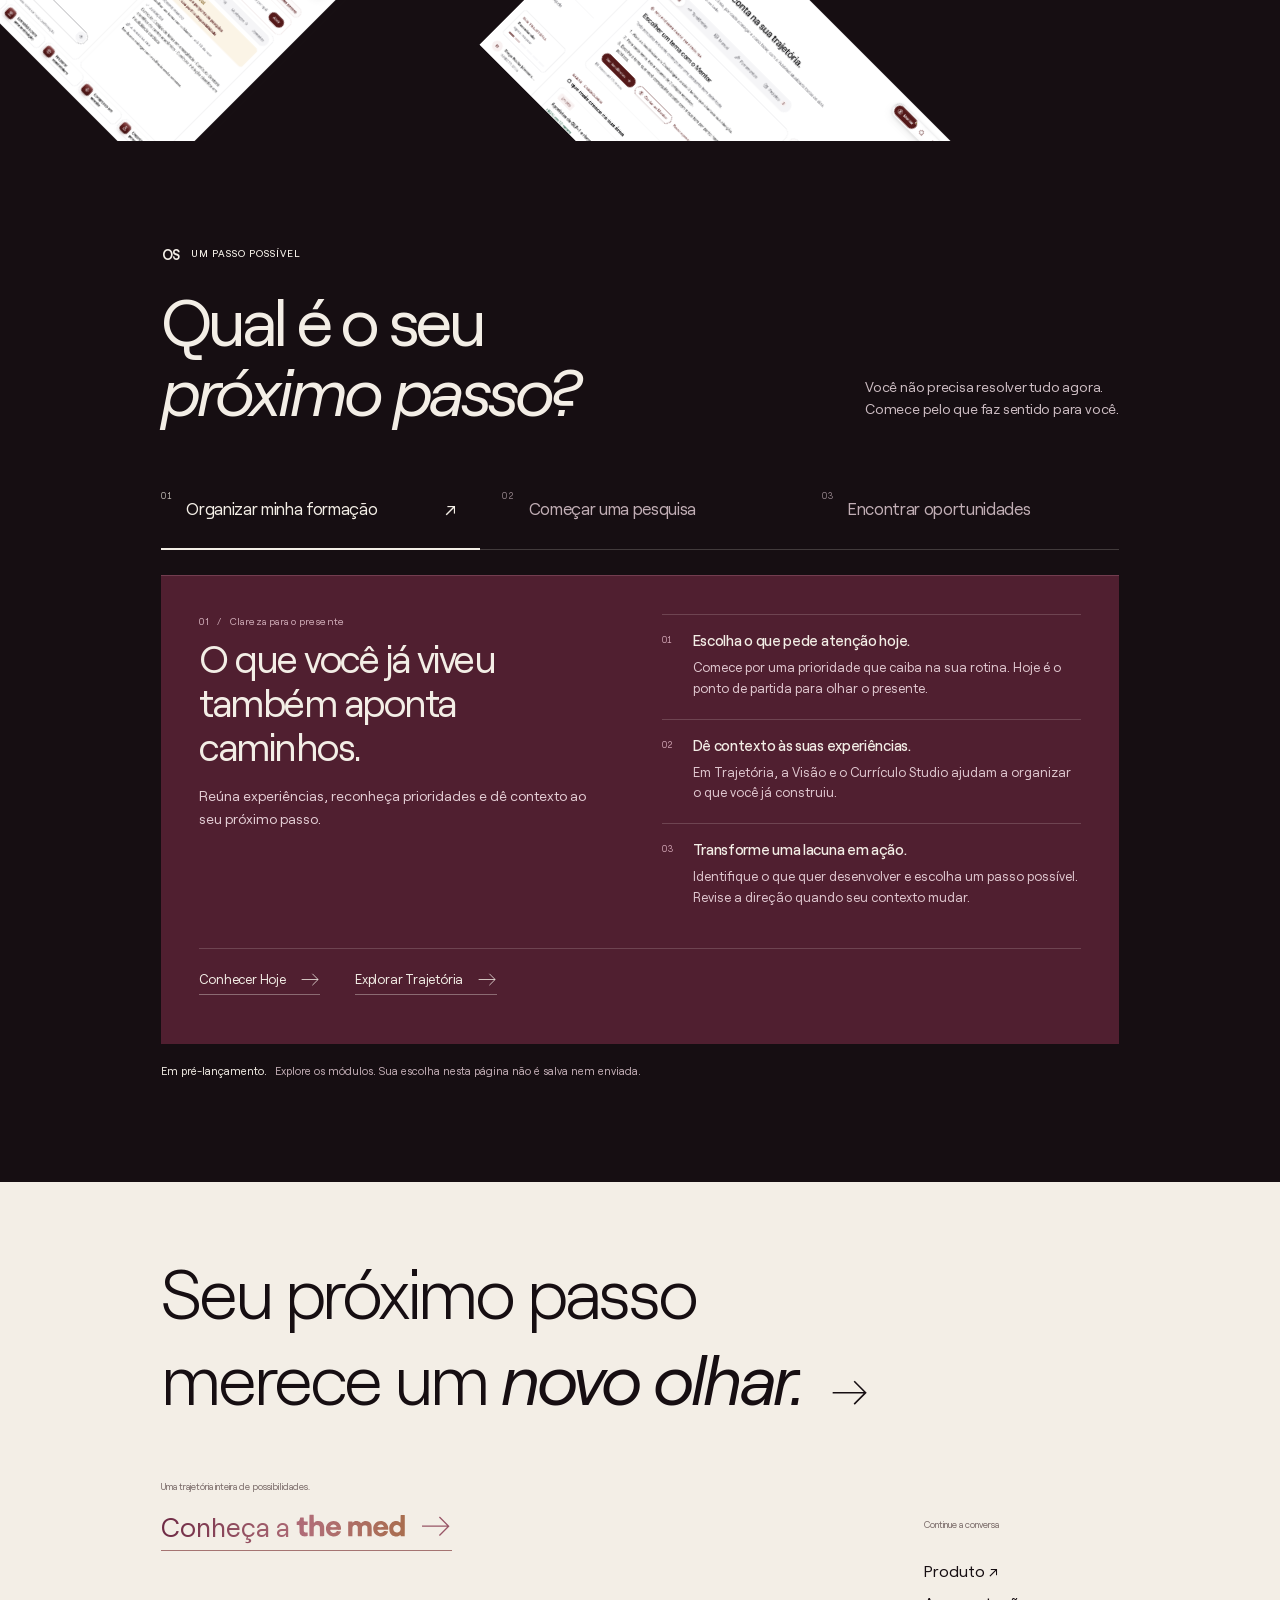
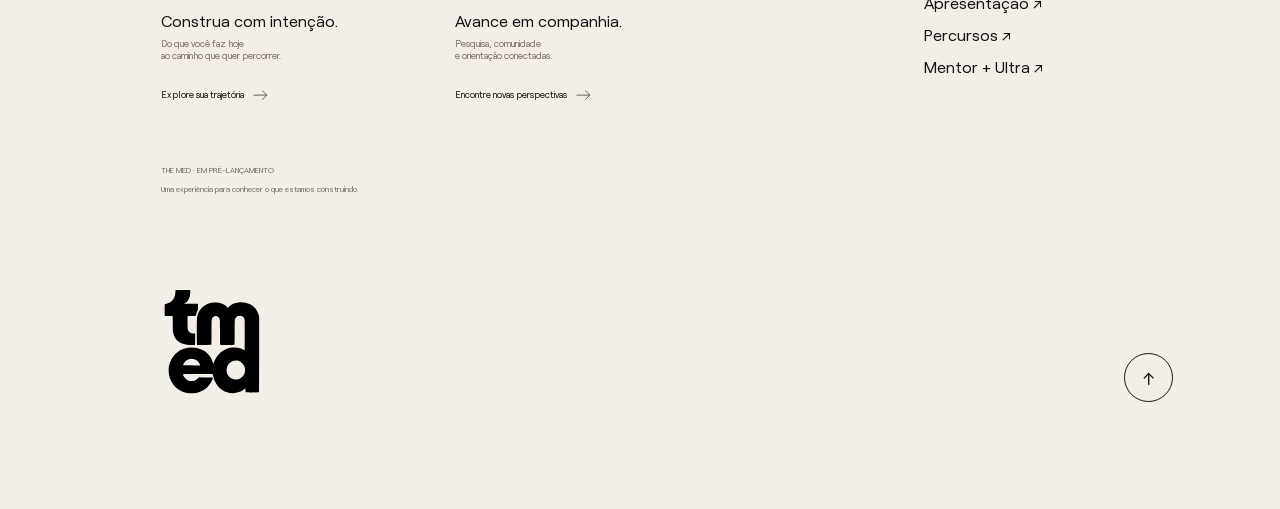
==== commit 2353616f: "Experiências pelo mundo: a Circular Gallery (React Bits) com as fotos das instituições no lugar do a" ====
--- a/index.html
+++ b/index.html
@@ -31,7 +31,7 @@
   state.timer=win.setTimeout(()=>state.finish('watchdog'),8000);
  } catch {state.finish('bootstrap-error');}
  return state;
-})(window,document);</script><meta name="theme-color" content="#160e12"><title>the med | Your Medical Journey</title><meta name="description" content="Um ecossistema para conectar sua trajetória acadêmica e médica. Explore planejamento, pesquisa, oportunidades, comunidade e orientação com a THE MED."><meta name="interny-build" content="interny-2026-11-04T13-31-24-750Z"><meta property="og:type" content="website"><meta property="og:title" content="the med | Your Medical Journey"><meta property="og:description" content="Uma nova perspectiva para sua trajetória acadêmica e médica. THE MED, em pré-lançamento."><meta name="twitter:card" content="summary_large_image"><link rel="icon" type="image/svg+xml" href="/assets/favicon.svg?v=symbol09-small-20261024"><link rel="preload" as="font" href="/assets/Roobert-Regular.woff2" type="font/woff2" crossorigin><link rel="modulepreload" href="/js/vendor/three-scene.js"><link rel="stylesheet" href="/css/main.css"><link rel="stylesheet" href="/css/pages.css"><link rel="stylesheet" href="/css/wordmark.css"><link rel="stylesheet" href="/css/video.css"><link rel="stylesheet" href="/css/home-intro.css"><link rel="stylesheet" href="/css/science-globe.css"><link rel="stylesheet" href="/css/principle-visuals.css"><link rel="stylesheet" href="/css/tiles.css"><link rel="stylesheet" href="/css/journey-guide.css"><link rel="stylesheet" href="/css/product-os.css"><link rel="stylesheet" href="/css/times-editorial.css"><link rel="stylesheet" href="/css/ecosystem-sections.css"><link rel="stylesheet" href="/css/medical-experiences.css"><noscript><style>.hero .hero-fallback{opacity:1;visibility:visible}</style><style>.shared-artwork .hero-fallback{opacity:1;visibility:visible}.home-world .shared-artwork{height:100%}</style></noscript><link rel="stylesheet" href="/css/medfast.css">
+})(window,document);</script><meta name="theme-color" content="#160e12"><title>the med | Your Medical Journey</title><meta name="description" content="Um ecossistema para conectar sua trajetória acadêmica e médica. Explore planejamento, pesquisa, oportunidades, comunidade e orientação com a THE MED."><meta name="interny-build" content="interny-2026-11-04T13-31-24-750Z"><meta property="og:type" content="website"><meta property="og:title" content="the med | Your Medical Journey"><meta property="og:description" content="Uma nova perspectiva para sua trajetória acadêmica e médica. THE MED, em pré-lançamento."><meta name="twitter:card" content="summary_large_image"><link rel="icon" type="image/svg+xml" href="/assets/favicon.svg?v=symbol09-small-20261024"><link rel="preload" as="font" href="/assets/Roobert-Regular.woff2" type="font/woff2" crossorigin><link rel="modulepreload" href="/js/vendor/three-scene.js"><link rel="stylesheet" href="/css/main.css"><link rel="stylesheet" href="/css/pages.css"><link rel="stylesheet" href="/css/wordmark.css"><link rel="stylesheet" href="/css/video.css"><link rel="stylesheet" href="/css/home-intro.css"><link rel="stylesheet" href="/css/science-globe.css"><link rel="stylesheet" href="/css/principle-visuals.css"><link rel="stylesheet" href="/css/tiles.css"><link rel="stylesheet" href="/css/journey-guide.css"><link rel="stylesheet" href="/css/product-os.css"><link rel="stylesheet" href="/css/times-editorial.css"><link rel="stylesheet" href="/css/ecosystem-sections.css"><link rel="stylesheet" href="/css/medical-experiences.css"><link rel="stylesheet" href="/css/experience-gallery.css"><noscript><style>.hero .hero-fallback{opacity:1;visibility:visible}</style><style>.shared-artwork .hero-fallback{opacity:1;visibility:visible}.home-world .shared-artwork{height:100%}</style></noscript><link rel="stylesheet" href="/css/medfast.css">
 </head><body data-page="home" data-build="interny-2026-11-04T13-31-24-750Z"><a class="skip-link" href="#main">Pular para o conteúdo</a><header class="site-header"><div class="container header-grid"><a class="brand" href="/" aria-label="THE MED | Your Medical Journey — início"><span class="brand-wordmark" aria-hidden="true"><svg class="wordmark-svg" viewBox="0 0 281 60" aria-hidden="true" focusable="false"><path fill="currentColor" fill-rule="evenodd" d="M 92.375 57.2666 C 83.6713 55.4367 77.9177 49.1018 76.9458 40.2787 C 75.5897 27.9682 84.2583 18.1786 96.5 18.1956 C 107.6089 18.2111 115.2335 25.8753 115.5419 37.3364 C 115.6448 41.1603 117.1304 40.8077 101.7057 40.6201 C 86.3369 40.4332 86.8411 40.3278 88.3749 43.4057 C 91.4996 49.6762 101.1127 50.6596 103.998 45.004 C 104.6318 43.7617 104.5041 43.7859 109.25 44.0076 C 111.5187 44.1136 113.4499 44.1545 113.5415 44.0984 C 113.6331 44.0423 114.013 44.1124 114.3858 44.2541 C 115.2601 44.5865 115.1454 45.5005 113.9058 48.0777 C 110.4172 55.3308 101.4236 59.1691 92.375 57.2666 Z M 103.954 32.9391 C 104.2841 30.0713 99.7967 26.8101 95.8613 27.0577 C 92.266 27.2839 88 30.4874 88 32.9612 C 88 33.7116 88.0683 33.7175 96.25 33.6696 L 103.875 33.625 L 103.954 32.9391 Z M 213.375 57.2696 C 204.0778 55.2726 198.4495 48.4554 198.0854 38.75 C 197.5735 25.1048 208.9958 15.7439 222.5105 18.7332 C 230.8862 20.5857 236.75 28.4621 236.75 37.86 C 236.75 40.8983 238.1442 40.6223 222.695 40.6419 C 215.3551 40.6512 209.2148 40.7423 209.0499 40.8442 C 208.566 41.1432 208.6992 41.9136 209.514 43.5277 C 212.6155 49.6718 220.706 50.5306 224.9228 45.1634 L 226.0779 43.6931 L 227.8515 43.8813 C 228.8269 43.9849 231.0312 44.1383 232.75 44.2223 C 236.2468 44.3932 236.5424 44.6098 235.6823 46.3714 C 235.4799 46.7859 234.9343 47.9078 234.4697 48.8646 C 231.287 55.4193 221.9959 59.1212 213.375 57.2696 Z M 224.9352 33.45 C 225.4841 32.9945 225.2777 31.9094 224.3917 30.5938 C 222.2189 27.3674 217.5353 26.1047 213.8807 27.7601 C 211.5165 28.8309 208.5192 32.4944 209.2685 33.3973 C 209.6466 33.8529 224.3899 33.9026 224.9352 33.45 Z M 252.4496 57.2404 C 243.7692 55.1059 239.1349 48.2822 239.1281 37.625 C 239.1237 30.8663 240.5404 27.1164 244.6062 23.125 C 250.2829 17.5521 260.5309 16.5591 266.0449 21.0477 C 267.192 21.9815 267.8388 22.2132 268.1034 21.7849 C 268.1765 21.6666 268.2466 17.471 268.2591 12.4613 C 268.2717 7.4516 268.3727 3.2059 268.4837 3.0264 C 268.7197 2.6445 278.6638 2.5638 279.0406 2.9406 C 279.2566 3.1566 279.357 56.7264 279.1418 56.9415 C 278.9002 57.1832 268.9508 57.0508 268.7027 56.8027 C 268.5617 56.6617 268.4304 55.9469 268.4107 55.2141 C 268.3654 53.5231 267.8965 53.3716 266.4747 54.5886 C 263.3129 57.295 257.2974 58.4324 252.4496 57.2404 Z M 261 47.3929 C 270.6585 45.322 271.0226 31.4761 261.493 28.6461 C 254.2921 26.5076 247.9145 33.058 249.8738 40.5801 C 251.2372 45.8145 255.6784 48.5339 261 47.3929 Z M 19.4055 57.2367 C 14.5995 56.431 11.131 53.591 9.7045 49.2935 C 9.1847 47.7274 9.1422 47.0529 9.0128 38.303 C 8.8959 30.3921 8.8182 28.9452 8.5 28.7444 C 8.2937 28.6142 6.8169 28.5059 5.2181 28.5038 C 1.4942 28.4989 1.7218 28.8348 1.8065 23.4671 L 1.875 19.125 L 4.1702 18.9973 C 6.672 18.8582 7.194 18.5837 8.2711 16.8408 C 8.9213 15.7888 10.2267 11.99 10.4182 10.5923 C 10.6546 8.868 10.9743 8.75 15.4102 8.75 C 20.5154 8.75 20 8.1866 20 13.768 C 20 19.5207 19.5171 19.0394 25.2311 18.9818 C 27.5512 18.9584 29.5734 19.0158 29.7248 19.1094 C 30.1254 19.357 30.1024 27.7976 29.7 28.2 C 29.4893 28.4107 28.0846 28.5 24.9806 28.5 C 21.4289 28.5 20.5023 28.571 20.2609 28.8618 C 19.7434 29.4855 20.0029 43.9022 20.5497 44.9004 C 21.7382 47.0701 23.1939 47.6133 27.4163 47.4627 L 29.875 47.375 L 29.943 51.9023 C 29.9945 55.3305 29.9338 56.4929 29.693 56.6902 C 28.9051 57.3357 22.1399 57.6952 19.4055 57.2367 Z M 34.9205 56.9437 C 34.3704 56.536 34.1617 3.0838 34.7077 2.426 C 35.0135 2.0574 44.9283 2.0783 45.2983 2.4483 C 45.4059 2.5559 45.5235 7.0257 45.5595 12.3811 C 45.6329 23.2874 45.6145 23.193 47.3389 21.5461 C 49.6073 19.3796 52.8898 18.25 56.9174 18.25 C 65.6075 18.25 70.7804 22.7988 72.1275 31.625 C 72.5191 34.1907 72.657 56.1089 72.2851 56.68 C 72.0629 57.0213 62.385 57.3398 61.7971 57.0252 C 61.3661 56.7945 61.3371 56.1591 61.2914 45.9527 C 61.2647 39.9975 61.1729 34.7313 61.0874 34.25 C 59.8433 27.252 49.5674 26.3467 46.3251 32.9493 L 45.625 34.375 L 45.5658 45.6009 C 45.5332 51.7752 45.4396 56.8939 45.3578 56.9759 C 45.0164 57.3181 35.3854 57.2884 34.9205 56.9437 Z M 158.9957 56.9498 C 158.543 56.782 158.52 56.2832 158.4491 45.0748 L 158.375 33.375 L 157.6975 32.0905 C 155.0339 27.0407 147.8799 27.3529 145.4509 32.625 C 144.8827 33.8583 144.8733 34.0284 144.75 45.375 L 144.625 56.875 L 139.5178 56.9428 C 136.7089 56.9801 134.3137 56.9137 134.1953 56.7953 C 133.8985 56.4985 133.796 19.2511 134.0915 19.0684 C 134.4962 18.8183 144.11 19.0157 144.375 19.2796 C 144.5125 19.4165 144.625 20.0536 144.625 20.6954 C 144.625 22.2299 145.2036 22.3825 146.4652 21.1808 C 151.121 16.7463 160.166 17.1698 165.0825 22.0525 C 166.7852 23.7435 167.1061 23.801 168.2246 22.6151 C 174.8442 15.5971 187.8515 17.0319 191.9934 25.237 C 194.0439 29.299 194.257 31.1915 194.2386 45.1809 C 194.2303 51.5367 194.1384 56.7894 194.0345 56.8537 C 193.762 57.0221 183.514 57.0973 183.3487 56.9321 C 183.2726 56.856 183.222 51.9182 183.2361 45.9593 C 183.2641 34.2028 183.1826 33.3214 181.8767 31.2526 C 179.7462 27.8778 174.2851 27.6514 171.2481 30.812 C 169.3289 32.8093 169.25 33.4053 169.25 45.9092 C 169.25 54.8491 169.1898 56.7888 168.9089 56.8966 C 168.38 57.0995 159.5278 57.1471 158.9957 56.9498 Z"/></svg></span></a><span class="header-caption" lang="en">Your Medical<br>Journey</span><nav class="desktop-nav" aria-label="Navegação principal"><a href="/#works">Ecossistema</a><a href="/#manifesto">Nossa visão</a><a href="/comunidade/">Comunidade</a><a href="/#contact">Comece por aqui</a></nav><button class="menu-toggle" aria-expanded="false" aria-controls="mobile-menu" aria-label="Abrir menu"><span></span><span></span></button></div></header><div class="mobile-menu" id="mobile-menu" hidden><div class="menu-glow"></div><nav aria-label="Menu móvel"><a href="/#works">Ecossistema</a><a href="/#manifesto">Nossa visão</a><a href="/comunidade/">Comunidade</a><a href="/percursos/">Percursos</a><a href="/#contact">Comece por aqui</a></nav><a class="menu-product" href="https://innectaos.vercel.app/" target="_blank" rel="noopener">Conheça o produto <svg viewBox="0 0 30 20" fill="none" aria-hidden="true"><path d="M1 10h26M18 1l9 9-9 9" stroke="currentColor" stroke-width="1.25"/></svg></a><p>Medicina. Pesquisa. Possibilidades.</p></div><main id="main" data-scroll-container tabindex="-1"><div class="home-world" data-shared-scene><div class="shared-artwork" data-shared-artwork data-render-mode="pending" aria-hidden="true"><div class="hero-fallback" aria-hidden="true"><div class="fallback-field"></div><div class="fallback-lens"></div></div><canvas class="hero-canvas" id="lens-artwork" aria-hidden="true"></canvas></div><section class="hero" id="home"><div class="container hero-inner"><h1 class="hero-sentence"><span class="hero-copy-layer" data-hero-current><span class="hero-line"><span data-hero-prefix>Uma nova forma de</span></span> <span class="hero-line"><i data-hero-word>conectar seu futuro.</i></span></span></h1><a class="scroll-seal" href="#works" aria-label="Explore a THE MED"><svg viewBox="0 0 100 100" aria-hidden="true"><defs><path id="seal-path" d="M50,50 m-36,0 a36,36 0 1,1 72,0 a36,36 0 1,1 -72,0"/></defs><text><textPath href="#seal-path" textLength="225">CONTINUE EXPLORANDO · THE MED · </textPath></text></svg><span>↓</span></a><p class="hero-caption">Sua vida acadêmica.<br>Um universo de possibilidades.</p></div><div class="intro-greeting" aria-hidden="true"><span>Olá.</span><span>Bem-vindo à <i class="intro-brand-mark"><svg class="wordmark-svg" viewBox="0 0 281 60" aria-hidden="true" focusable="false"><path fill="currentColor" fill-rule="evenodd" d="M 92.375 57.2666 C 83.6713 55.4367 77.9177 49.1018 76.9458 40.2787 C 75.5897 27.9682 84.2583 18.1786 96.5 18.1956 C 107.6089 18.2111 115.2335 25.8753 115.5419 37.3364 C 115.6448 41.1603 117.1304 40.8077 101.7057 40.6201 C 86.3369 40.4332 86.8411 40.3278 88.3749 43.4057 C 91.4996 49.6762 101.1127 50.6596 103.998 45.004 C 104.6318 43.7617 104.5041 43.7859 109.25 44.0076 C 111.5187 44.1136 113.4499 44.1545 113.5415 44.0984 C 113.6331 44.0423 114.013 44.1124 114.3858 44.2541 C 115.2601 44.5865 115.1454 45.5005 113.9058 48.0777 C 110.4172 55.3308 101.4236 59.1691 92.375 57.2666 Z M 103.954 32.9391 C 104.2841 30.0713 99.7967 26.8101 95.8613 27.0577 C 92.266 27.2839 88 30.4874 88 32.9612 C 88 33.7116 88.0683 33.7175 96.25 33.6696 L 103.875 33.625 L 103.954 32.9391 Z M 213.375 57.2696 C 204.0778 55.2726 198.4495 48.4554 198.0854 38.75 C 197.5735 25.1048 208.9958 15.7439 222.5105 18.7332 C 230.8862 20.5857 236.75 28.4621 236.75 37.86 C 236.75 40.8983 238.1442 40.6223 222.695 40.6419 C 215.3551 40.6512 209.2148 40.7423 209.0499 40.8442 C 208.566 41.1432 208.6992 41.9136 209.514 43.5277 C 212.6155 49.6718 220.706 50.5306 224.9228 45.1634 L 226.0779 43.6931 L 227.8515 43.8813 C 228.8269 43.9849 231.0312 44.1383 232.75 44.2223 C 236.2468 44.3932 236.5424 44.6098 235.6823 46.3714 C 235.4799 46.7859 234.9343 47.9078 234.4697 48.8646 C 231.287 55.4193 221.9959 59.1212 213.375 57.2696 Z M 224.9352 33.45 C 225.4841 32.9945 225.2777 31.9094 224.3917 30.5938 C 222.2189 27.3674 217.5353 26.1047 213.8807 27.7601 C 211.5165 28.8309 208.5192 32.4944 209.2685 33.3973 C 209.6466 33.8529 224.3899 33.9026 224.9352 33.45 Z M 252.4496 57.2404 C 243.7692 55.1059 239.1349 48.2822 239.1281 37.625 C 239.1237 30.8663 240.5404 27.1164 244.6062 23.125 C 250.2829 17.5521 260.5309 16.5591 266.0449 21.0477 C 267.192 21.9815 267.8388 22.2132 268.1034 21.7849 C 268.1765 21.6666 268.2466 17.471 268.2591 12.4613 C 268.2717 7.4516 268.3727 3.2059 268.4837 3.0264 C 268.7197 2.6445 278.6638 2.5638 279.0406 2.9406 C 279.2566 3.1566 279.357 56.7264 279.1418 56.9415 C 278.9002 57.1832 268.9508 57.0508 268.7027 56.8027 C 268.5617 56.6617 268.4304 55.9469 268.4107 55.2141 C 268.3654 53.5231 267.8965 53.3716 266.4747 54.5886 C 263.3129 57.295 257.2974 58.4324 252.4496 57.2404 Z M 261 47.3929 C 270.6585 45.322 271.0226 31.4761 261.493 28.6461 C 254.2921 26.5076 247.9145 33.058 249.8738 40.5801 C 251.2372 45.8145 255.6784 48.5339 261 47.3929 Z M 19.4055 57.2367 C 14.5995 56.431 11.131 53.591 9.7045 49.2935 C 9.1847 47.7274 9.1422 47.0529 9.0128 38.303 C 8.8959 30.3921 8.8182 28.9452 8.5 28.7444 C 8.2937 28.6142 6.8169 28.5059 5.2181 28.5038 C 1.4942 28.4989 1.7218 28.8348 1.8065 23.4671 L 1.875 19.125 L 4.1702 18.9973 C 6.672 18.8582 7.194 18.5837 8.2711 16.8408 C 8.9213 15.7888 10.2267 11.99 10.4182 10.5923 C 10.6546 8.868 10.9743 8.75 15.4102 8.75 C 20.5154 8.75 20 8.1866 20 13.768 C 20 19.5207 19.5171 19.0394 25.2311 18.9818 C 27.5512 18.9584 29.5734 19.0158 29.7248 19.1094 C 30.1254 19.357 30.1024 27.7976 29.7 28.2 C 29.4893 28.4107 28.0846 28.5 24.9806 28.5 C 21.4289 28.5 20.5023 28.571 20.2609 28.8618 C 19.7434 29.4855 20.0029 43.9022 20.5497 44.9004 C 21.7382 47.0701 23.1939 47.6133 27.4163 47.4627 L 29.875 47.375 L 29.943 51.9023 C 29.9945 55.3305 29.9338 56.4929 29.693 56.6902 C 28.9051 57.3357 22.1399 57.6952 19.4055 57.2367 Z M 34.9205 56.9437 C 34.3704 56.536 34.1617 3.0838 34.7077 2.426 C 35.0135 2.0574 44.9283 2.0783 45.2983 2.4483 C 45.4059 2.5559 45.5235 7.0257 45.5595 12.3811 C 45.6329 23.2874 45.6145 23.193 47.3389 21.5461 C 49.6073 19.3796 52.8898 18.25 56.9174 18.25 C 65.6075 18.25 70.7804 22.7988 72.1275 31.625 C 72.5191 34.1907 72.657 56.1089 72.2851 56.68 C 72.0629 57.0213 62.385 57.3398 61.7971 57.0252 C 61.3661 56.7945 61.3371 56.1591 61.2914 45.9527 C 61.2647 39.9975 61.1729 34.7313 61.0874 34.25 C 59.8433 27.252 49.5674 26.3467 46.3251 32.9493 L 45.625 34.375 L 45.5658 45.6009 C 45.5332 51.7752 45.4396 56.8939 45.3578 56.9759 C 45.0164 57.3181 35.3854 57.2884 34.9205 56.9437 Z M 158.9957 56.9498 C 158.543 56.782 158.52 56.2832 158.4491 45.0748 L 158.375 33.375 L 157.6975 32.0905 C 155.0339 27.0407 147.8799 27.3529 145.4509 32.625 C 144.8827 33.8583 144.8733 34.0284 144.75 45.375 L 144.625 56.875 L 139.5178 56.9428 C 136.7089 56.9801 134.3137 56.9137 134.1953 56.7953 C 133.8985 56.4985 133.796 19.2511 134.0915 19.0684 C 134.4962 18.8183 144.11 19.0157 144.375 19.2796 C 144.5125 19.4165 144.625 20.0536 144.625 20.6954 C 144.625 22.2299 145.2036 22.3825 146.4652 21.1808 C 151.121 16.7463 160.166 17.1698 165.0825 22.0525 C 166.7852 23.7435 167.1061 23.801 168.2246 22.6151 C 174.8442 15.5971 187.8515 17.0319 191.9934 25.237 C 194.0439 29.299 194.257 31.1915 194.2386 45.1809 C 194.2303 51.5367 194.1384 56.7894 194.0345 56.8537 C 193.762 57.0221 183.514 57.0973 183.3487 56.9321 C 183.2726 56.856 183.222 51.9182 183.2361 45.9593 C 183.2641 34.2028 183.1826 33.3214 181.8767 31.2526 C 179.7462 27.8778 174.2851 27.6514 171.2481 30.812 C 169.3289 32.8093 169.25 33.4053 169.25 45.9092 C 169.25 54.8491 169.1898 56.7888 168.9089 56.8966 C 168.38 57.0995 159.5278 57.1471 158.9957 56.9498 Z"/></svg></i></span></div></section><section class="science-section" id="science" aria-labelledby="science-title"><div class="science-heading"><p class="science-kicker"><svg class="science-spark" viewBox="0 0 32 32" fill="none" aria-hidden="true"><text x="16" y="16" text-anchor="middle" dominant-baseline="central" fill="currentColor" font-family="Roobert,Geist,Arial,sans-serif" font-size="24" font-weight="550" letter-spacing="0" textLength="30" lengthAdjust="spacingAndGlyphs">OS</text></svg> UM MUNDO DE DESCOBERTAS</p><h2 id="science-title">A ciência avança no mundo.<br><span>Sua trajetória começa aqui.</span></h2><p class="science-intro">Novas perguntas. Novas perspectivas.<br> Conhecimento para ampliar o seu próximo passo.</p></div><div class="science-composition"><div class="science-side science-side--left"><article class="science-reading science-reading--pangenome"><p class="science-reading-meta"><span>Genômica</span><span>01</span></p><a href="https://doi.org/10.1038/s41586-023-05896-x" target="_blank" rel="noopener noreferrer" aria-label="Primeiro pangenoma humano amplia a referência genética — Nature, 2023. Abrir fonte"><h3>Primeiro pangenoma humano amplia a referência genética<span class="science-link-arrow" aria-hidden="true">↗</span></h3><span class="science-reading-source">Nature <span>·</span> 2023 <span class="science-source-action">Ler fonte ↗</span></span></a></article><article class="science-reading science-reading--vaccine"><p class="science-reading-meta"><span>Imunologia · estudo inicial</span><span>03</span></p><a href="https://www.nature.com/articles/s41586-023-06063-y" target="_blank" rel="noopener noreferrer" aria-label="Vacina experimental ativa células T contra câncer pancreático — Nature, 2023. Abrir fonte"><h3>Vacina experimental ativa células T contra câncer pancreático<span class="science-link-arrow" aria-hidden="true">↗</span></h3><span class="science-reading-source">Nature <span>·</span> 2023 <span class="science-source-action">Ler fonte ↗</span></span></a></article></div><figure class="science-center"><figcaption class="science-reference-label">Referências da pesquisa mundial</figcaption><div class="science-institution-row science-institution-row--top"><a class="science-institution" href="https://www.nih.gov/about-nih" target="_blank" rel="noopener noreferrer"><span>NIH</span><small>Estados Unidos <b aria-hidden="true">↗</b></small></a><a class="science-institution" href="https://portal.fiocruz.br/" target="_blank" rel="noopener noreferrer"><span>Fiocruz</span><small>Brasil <b aria-hidden="true">↗</b></small></a></div><div class="science-sphere" data-science-globe><img data-globe-fallback src="/assets/science-globe/fallback.svg" alt="Globo pontilhado com o Brasil destacado em rosa" width="800" height="800" loading="lazy"><canvas data-globe-canvas aria-hidden="true"></canvas><button class="science-globe-toggle" data-globe-toggle type="button" aria-label="Pausar rotação do globo" aria-pressed="false" hidden><span data-globe-toggle-icon aria-hidden="true">Ⅱ</span><span data-globe-toggle-text>Pausar rotação</span></button></div><p class="science-globe-hint" id="science-globe-hint"><span class="science-hint-pointer">Arraste para girar · use também as teclas de seta</span><span class="science-hint-touch">Deslize na horizontal para girar</span><span aria-hidden="true">↔</span></p><div class="science-institution-row science-institution-row--bottom"><a class="science-institution" href="https://www.pasteur.fr/en" target="_blank" rel="noopener noreferrer"><span>Institut Pasteur</span><small>França <b aria-hidden="true">↗</b></small></a><a class="science-institution" href="https://ki.se/en" target="_blank" rel="noopener noreferrer"><span>Karolinska Institutet</span><small>Suécia <b aria-hidden="true">↗</b></small></a></div></figure><div class="science-side science-side--right"><article class="science-reading science-reading--alphafold"><p class="science-reading-meta"><span>Inteligência artificial</span><span>02</span></p><a href="https://www.nature.com/articles/s41586-024-07487-w" target="_blank" rel="noopener noreferrer" aria-label="AlphaFold 3 prevê estruturas de complexos biomoleculares — Nature, 2024. Abrir fonte"><h3>AlphaFold 3 prevê estruturas de complexos biomoleculares<span class="science-link-arrow" aria-hidden="true">↗</span></h3><span class="science-reading-source">Nature <span>·</span> 2024 <span class="science-source-action">Ler fonte ↗</span></span></a></article><article class="science-reading science-reading--malaria"><p class="science-reading-meta"><span>Saúde global</span><span>04</span></p><a href="https://www.who.int/news/item/02-10-2023-who-recommends-r21-matrix-m-vaccine-for-malaria-prevention-in-updated-advice-on-immunization" target="_blank" rel="noopener noreferrer" aria-label="OMS recomenda segunda vacina contra a malária — OMS, 2023. Abrir fonte"><h3>OMS recomenda segunda vacina contra a malária<span class="science-link-arrow" aria-hidden="true">↗</span></h3><span class="science-reading-source">OMS <span>·</span> 2023 <span class="science-source-action">Ler fonte ↗</span></span></a></article></div></div><div class="science-foot"><p>Referências editoriais independentes.<br>Sem vínculo institucional com a THE MED.</p><a href="/modulos/pesquisa/" class="science-cta"><span>Encontre seu caminho<br><strong>na pesquisa.</strong></span><span class="science-cta-arrow" aria-hidden="true">↗</span></a><span class="science-coordinate" aria-hidden="true">DO BRASIL<br>PARA O MUNDO <span>↗</span></span></div></section></div><div class="container home-content"><section id="product-os" class="product-os" aria-labelledby="product-os-title"><header class="product-os-topline"><div class="product-os-brand" role="img" aria-label="the med OS"><span class="product-os-wordmark" aria-hidden="true"><svg class="wordmark-svg" viewBox="0 0 281 60" aria-hidden="true" focusable="false"><path fill="currentColor" fill-rule="evenodd" d="M 92.375 57.2666 C 83.6713 55.4367 77.9177 49.1018 76.9458 40.2787 C 75.5897 27.9682 84.2583 18.1786 96.5 18.1956 C 107.6089 18.2111 115.2335 25.8753 115.5419 37.3364 C 115.6448 41.1603 117.1304 40.8077 101.7057 40.6201 C 86.3369 40.4332 86.8411 40.3278 88.3749 43.4057 C 91.4996 49.6762 101.1127 50.6596 103.998 45.004 C 104.6318 43.7617 104.5041 43.7859 109.25 44.0076 C 111.5187 44.1136 113.4499 44.1545 113.5415 44.0984 C 113.6331 44.0423 114.013 44.1124 114.3858 44.2541 C 115.2601 44.5865 115.1454 45.5005 113.9058 48.0777 C 110.4172 55.3308 101.4236 59.1691 92.375 57.2666 Z M 103.954 32.9391 C 104.2841 30.0713 99.7967 26.8101 95.8613 27.0577 C 92.266 27.2839 88 30.4874 88 32.9612 C 88 33.7116 88.0683 33.7175 96.25 33.6696 L 103.875 33.625 L 103.954 32.9391 Z M 213.375 57.2696 C 204.0778 55.2726 198.4495 48.4554 198.0854 38.75 C 197.5735 25.1048 208.9958 15.7439 222.5105 18.7332 C 230.8862 20.5857 236.75 28.4621 236.75 37.86 C 236.75 40.8983 238.1442 40.6223 222.695 40.6419 C 215.3551 40.6512 209.2148 40.7423 209.0499 40.8442 C 208.566 41.1432 208.6992 41.9136 209.514 43.5277 C 212.6155 49.6718 220.706 50.5306 224.9228 45.1634 L 226.0779 43.6931 L 227.8515 43.8813 C 228.8269 43.9849 231.0312 44.1383 232.75 44.2223 C 236.2468 44.3932 236.5424 44.6098 235.6823 46.3714 C 235.4799 46.7859 234.9343 47.9078 234.4697 48.8646 C 231.287 55.4193 221.9959 59.1212 213.375 57.2696 Z M 224.9352 33.45 C 225.4841 32.9945 225.2777 31.9094 224.3917 30.5938 C 222.2189 27.3674 217.5353 26.1047 213.8807 27.7601 C 211.5165 28.8309 208.5192 32.4944 209.2685 33.3973 C 209.6466 33.8529 224.3899 33.9026 224.9352 33.45 Z M 252.4496 57.2404 C 243.7692 55.1059 239.1349 48.2822 239.1281 37.625 C 239.1237 30.8663 240.5404 27.1164 244.6062 23.125 C 250.2829 17.5521 260.5309 16.5591 266.0449 21.0477 C 267.192 21.9815 267.8388 22.2132 268.1034 21.7849 C 268.1765 21.6666 268.2466 17.471 268.2591 12.4613 C 268.2717 7.4516 268.3727 3.2059 268.4837 3.0264 C 268.7197 2.6445 278.6638 2.5638 279.0406 2.9406 C 279.2566 3.1566 279.357 56.7264 279.1418 56.9415 C 278.9002 57.1832 268.9508 57.0508 268.7027 56.8027 C 268.5617 56.6617 268.4304 55.9469 268.4107 55.2141 C 268.3654 53.5231 267.8965 53.3716 266.4747 54.5886 C 263.3129 57.295 257.2974 58.4324 252.4496 57.2404 Z M 261 47.3929 C 270.6585 45.322 271.0226 31.4761 261.493 28.6461 C 254.2921 26.5076 247.9145 33.058 249.8738 40.5801 C 251.2372 45.8145 255.6784 48.5339 261 47.3929 Z M 19.4055 57.2367 C 14.5995 56.431 11.131 53.591 9.7045 49.2935 C 9.1847 47.7274 9.1422 47.0529 9.0128 38.303 C 8.8959 30.3921 8.8182 28.9452 8.5 28.7444 C 8.2937 28.6142 6.8169 28.5059 5.2181 28.5038 C 1.4942 28.4989 1.7218 28.8348 1.8065 23.4671 L 1.875 19.125 L 4.1702 18.9973 C 6.672 18.8582 7.194 18.5837 8.2711 16.8408 C 8.9213 15.7888 10.2267 11.99 10.4182 10.5923 C 10.6546 8.868 10.9743 8.75 15.4102 8.75 C 20.5154 8.75 20 8.1866 20 13.768 C 20 19.5207 19.5171 19.0394 25.2311 18.9818 C 27.5512 18.9584 29.5734 19.0158 29.7248 19.1094 C 30.1254 19.357 30.1024 27.7976 29.7 28.2 C 29.4893 28.4107 28.0846 28.5 24.9806 28.5 C 21.4289 28.5 20.5023 28.571 20.2609 28.8618 C 19.7434 29.4855 20.0029 43.9022 20.5497 44.9004 C 21.7382 47.0701 23.1939 47.6133 27.4163 47.4627 L 29.875 47.375 L 29.943 51.9023 C 29.9945 55.3305 29.9338 56.4929 29.693 56.6902 C 28.9051 57.3357 22.1399 57.6952 19.4055 57.2367 Z M 34.9205 56.9437 C 34.3704 56.536 34.1617 3.0838 34.7077 2.426 C 35.0135 2.0574 44.9283 2.0783 45.2983 2.4483 C 45.4059 2.5559 45.5235 7.0257 45.5595 12.3811 C 45.6329 23.2874 45.6145 23.193 47.3389 21.5461 C 49.6073 19.3796 52.8898 18.25 56.9174 18.25 C 65.6075 18.25 70.7804 22.7988 72.1275 31.625 C 72.5191 34.1907 72.657 56.1089 72.2851 56.68 C 72.0629 57.0213 62.385 57.3398 61.7971 57.0252 C 61.3661 56.7945 61.3371 56.1591 61.2914 45.9527 C 61.2647 39.9975 61.1729 34.7313 61.0874 34.25 C 59.8433 27.252 49.5674 26.3467 46.3251 32.9493 L 45.625 34.375 L 45.5658 45.6009 C 45.5332 51.7752 45.4396 56.8939 45.3578 56.9759 C 45.0164 57.3181 35.3854 57.2884 34.9205 56.9437 Z M 158.9957 56.9498 C 158.543 56.782 158.52 56.2832 158.4491 45.0748 L 158.375 33.375 L 157.6975 32.0905 C 155.0339 27.0407 147.8799 27.3529 145.4509 32.625 C 144.8827 33.8583 144.8733 34.0284 144.75 45.375 L 144.625 56.875 L 139.5178 56.9428 C 136.7089 56.9801 134.3137 56.9137 134.1953 56.7953 C 133.8985 56.4985 133.796 19.2511 134.0915 19.0684 C 134.4962 18.8183 144.11 19.0157 144.375 19.2796 C 144.5125 19.4165 144.625 20.0536 144.625 20.6954 C 144.625 22.2299 145.2036 22.3825 146.4652 21.1808 C 151.121 16.7463 160.166 17.1698 165.0825 22.0525 C 166.7852 23.7435 167.1061 23.801 168.2246 22.6151 C 174.8442 15.5971 187.8515 17.0319 191.9934 25.237 C 194.0439 29.299 194.257 31.1915 194.2386 45.1809 C 194.2303 51.5367 194.1384 56.7894 194.0345 56.8537 C 193.762 57.0221 183.514 57.0973 183.3487 56.9321 C 183.2726 56.856 183.222 51.9182 183.2361 45.9593 C 183.2641 34.2028 183.1826 33.3214 181.8767 31.2526 C 179.7462 27.8778 174.2851 27.6514 171.2481 30.812 C 169.3289 32.8093 169.25 33.4053 169.25 45.9092 C 169.25 54.8491 169.1898 56.7888 168.9089 56.8966 C 168.38 57.0995 159.5278 57.1471 158.9957 56.9498 Z"/></svg></span><span class="product-os-suffix" aria-hidden="true">OS</span></div><p class="product-os-status">EM PRÉ-LANÇAMENTO</p></header><div class="product-os-composition"><div class="product-os-copy reveal"><h2 id="product-os-title"><span>Sua formação médica.</span><span>Um lugar para <em>conectar tudo.</em></span></h2><p class="product-os-description">Organize sua rotina, dê contexto ao currículo e conecte pesquisa, oportunidades e orientação aos seus próximos passos.</p><a class="product-os-button" href="https://themed-os.vercel.app/" target="_blank" rel="noopener noreferrer" aria-label="Conhecer o the med OS — abrir o produto em nova aba"><span>Conhecer o the med OS</span><svg viewBox="0 0 24 24" fill="none" aria-hidden="true"><path d="M5 12h14m-6-6 6 6-6 6" stroke="currentColor" stroke-width="1.5" stroke-linecap="round" stroke-linejoin="round"/></svg></a><p class="product-os-note">Conheça o ambiente do produto.<span>Um próximo passo com mais contexto.</span></p></div><div class="product-os-path reveal"><p class="product-os-path-label">DO PRESENTE AO QUE VEM DEPOIS</p><ol class="product-os-flow" aria-label="Três movimentos conectados na sua formação"><li><span class="product-os-node" aria-hidden="true">01</span><div><h3>Planejar</h3><p>Reconheça prioridades e escolha uma direção.</p><nav aria-label="Módulos para planejar"><a href="/modulos/hoje/">Hoje</a><a href="/modulos/trajetoria/">Visão</a></nav></div></li><li><span class="product-os-node" aria-hidden="true">02</span><div><h3>Construir</h3><p>Dê forma às experiências e ao conhecimento.</p><nav aria-label="Módulos para construir"><a href="/modulos/trajetoria/">Currículo Studio</a><a href="/modulos/pesquisa/">Pesquisa</a><a href="/modulos/ligas/">Ligas</a></nav></div></li><li><span class="product-os-node" aria-hidden="true">03</span><div><h3>Avançar</h3><p>Conecte possibilidades aos seus próximos passos.</p><nav aria-label="Módulos para avançar"><a href="/modulos/explorar/">Explorar</a><a href="/modulos/trajetoria/">Internacional</a><a href="/modulos/mentor/">Mentor</a></nav></div></li></ol></div></div></section><section id="partners"><span id="works" class="legacy-anchor" aria-hidden="true"></span><h2 class="eyebrow reveal">CONEXÕES QUE FAZEM SUA TRAJETÓRIA AVANÇAR</h2><p class="capability-words reveal"><span>Visão</span> <span>Currículo Studio</span> <span>Instituições</span> <span>Comparar</span> <span>Residência</span> <span>Internacional</span> <span>Meu Caminho</span> <span>Pesquisa</span> <span>Ligas</span> <span>Mentor</span> <span>Acervo</span> <span>Club</span></p><a class="text-link reveal" href="/modulos/trajetoria/">Explore as possibilidades <svg viewBox="0 0 30 20" fill="none" aria-hidden="true"><path d="M1 10h26M18 1l9 9-9 9" stroke="currentColor" stroke-width="1.25"/></svg></a></section><section id="the-med-times" class="times-editorial" aria-labelledby="times-editorial-title"><div class="times-editorial-composition"><figure class="times-editorial-paper" data-times-preview-edition="004" data-times-preview-date="2026-10-25"><a class="times-editorial-paper-link" href="https://themedtimes.vercel.app/" target="_blank" rel="noopener noreferrer" aria-label="Abrir o THE MED TIMES para leitura completa em nova aba. Prévia da edição 004, de 25 de outubro de 2026."><img class="times-editorial-frontpage" src="/assets/the-med-times-frontpage-004.svg" width="1000" height="1480" alt="THE MED TIMES: capa completa da edição 004, de 25 de outubro de 2026, com manchetes, colunas e fotografias de contexto." loading="lazy" decoding="async"></a><figcaption class="times-editorial-paper-caption"><span>Prévia da edição 004 · 25/10/2026</span><a class="times-editorial-credits" href="/assets/the-med-times-frontpage-004-credits.txt" target="_blank" rel="noopener noreferrer">Créditos da prévia<span class="sr-only"> — abre em nova aba</span></a><p class="times-editorial-photo-notice">Foto do Aedes: <a href="https://wwwn.cdc.gov/phil/Details.aspx?pid=26041" target="_blank" rel="noopener noreferrer">fonte gratuita CDC/PHIL<span class="sr-only"> — abre em nova aba</span></a>. O uso desta imagem não implica endosso do CDC, HHS ou governo dos Estados Unidos ao THE MED TIMES.</p></figcaption></figure><div class="times-editorial-copy"><p class="times-editorial-eyebrow">O jornal da THE MED</p><h2 id="times-editorial-title"><span>A medicina avança.</span><em>Sua visão também.</em></h2><p class="times-editorial-description">Pesquisa, prática clínica e inovação no mundo, em português e com as fontes à vista. Um jornal para ampliar seu repertório e entender o contexto por trás das descobertas.</p><div class="times-editorial-desk"><p class="times-editorial-desk-label">Seis editorias. Um olhar mais amplo.</p><ul class="times-editorial-sections" aria-label="Editorias do THE MED TIMES"><li>Pesquisa</li><li>Clínica</li><li>Saúde pública</li><li>Formação</li><li>Inovação</li><li>Instituições</li></ul></div><div class="times-editorial-action" data-times-availability="available"><a class="times-editorial-button" href="https://themedtimes.vercel.app/" target="_blank" rel="noopener noreferrer" aria-describedby="times-editorial-access"><span>Ler o jornal</span><svg viewBox="0 0 24 24" fill="none" aria-hidden="true"><path d="M5 12h14m-6-6 6 6-6 6" stroke="currentColor" stroke-width="1.25"/></svg></a><p class="times-editorial-access" id="times-editorial-access">THE MED TIMES · abre em nova aba</p></div></div></div></section><section id="the-med-atlas" class="eco-section eco-atlas" aria-labelledby="eco-atlas-title">
  <header class="eco-topline"><div class="eco-brand" role="img" aria-label="the med Atlas"><span class="eco-wordmark" aria-hidden="true"><svg class="wordmark-svg" viewBox="0 0 281 60" aria-hidden="true" focusable="false"><path fill="currentColor" fill-rule="evenodd" d="M 92.375 57.2666 C 83.6713 55.4367 77.9177 49.1018 76.9458 40.2787 C 75.5897 27.9682 84.2583 18.1786 96.5 18.1956 C 107.6089 18.2111 115.2335 25.8753 115.5419 37.3364 C 115.6448 41.1603 117.1304 40.8077 101.7057 40.6201 C 86.3369 40.4332 86.8411 40.3278 88.3749 43.4057 C 91.4996 49.6762 101.1127 50.6596 103.998 45.004 C 104.6318 43.7617 104.5041 43.7859 109.25 44.0076 C 111.5187 44.1136 113.4499 44.1545 113.5415 44.0984 C 113.6331 44.0423 114.013 44.1124 114.3858 44.2541 C 115.2601 44.5865 115.1454 45.5005 113.9058 48.0777 C 110.4172 55.3308 101.4236 59.1691 92.375 57.2666 Z M 103.954 32.9391 C 104.2841 30.0713 99.7967 26.8101 95.8613 27.0577 C 92.266 27.2839 88 30.4874 88 32.9612 C 88 33.7116 88.0683 33.7175 96.25 33.6696 L 103.875 33.625 L 103.954 32.9391 Z M 213.375 57.2696 C 204.0778 55.2726 198.4495 48.4554 198.0854 38.75 C 197.5735 25.1048 208.9958 15.7439 222.5105 18.7332 C 230.8862 20.5857 236.75 28.4621 236.75 37.86 C 236.75 40.8983 238.1442 40.6223 222.695 40.6419 C 215.3551 40.6512 209.2148 40.7423 209.0499 40.8442 C 208.566 41.1432 208.6992 41.9136 209.514 43.5277 C 212.6155 49.6718 220.706 50.5306 224.9228 45.1634 L 226.0779 43.6931 L 227.8515 43.8813 C 228.8269 43.9849 231.0312 44.1383 232.75 44.2223 C 236.2468 44.3932 236.5424 44.6098 235.6823 46.3714 C 235.4799 46.7859 234.9343 47.9078 234.4697 48.8646 C 231.287 55.4193 221.9959 59.1212 213.375 57.2696 Z M 224.9352 33.45 C 225.4841 32.9945 225.2777 31.9094 224.3917 30.5938 C 222.2189 27.3674 217.5353 26.1047 213.8807 27.7601 C 211.5165 28.8309 208.5192 32.4944 209.2685 33.3973 C 209.6466 33.8529 224.3899 33.9026 224.9352 33.45 Z M 252.4496 57.2404 C 243.7692 55.1059 239.1349 48.2822 239.1281 37.625 C 239.1237 30.8663 240.5404 27.1164 244.6062 23.125 C 250.2829 17.5521 260.5309 16.5591 266.0449 21.0477 C 267.192 21.9815 267.8388 22.2132 268.1034 21.7849 C 268.1765 21.6666 268.2466 17.471 268.2591 12.4613 C 268.2717 7.4516 268.3727 3.2059 268.4837 3.0264 C 268.7197 2.6445 278.6638 2.5638 279.0406 2.9406 C 279.2566 3.1566 279.357 56.7264 279.1418 56.9415 C 278.9002 57.1832 268.9508 57.0508 268.7027 56.8027 C 268.5617 56.6617 268.4304 55.9469 268.4107 55.2141 C 268.3654 53.5231 267.8965 53.3716 266.4747 54.5886 C 263.3129 57.295 257.2974 58.4324 252.4496 57.2404 Z M 261 47.3929 C 270.6585 45.322 271.0226 31.4761 261.493 28.6461 C 254.2921 26.5076 247.9145 33.058 249.8738 40.5801 C 251.2372 45.8145 255.6784 48.5339 261 47.3929 Z M 19.4055 57.2367 C 14.5995 56.431 11.131 53.591 9.7045 49.2935 C 9.1847 47.7274 9.1422 47.0529 9.0128 38.303 C 8.8959 30.3921 8.8182 28.9452 8.5 28.7444 C 8.2937 28.6142 6.8169 28.5059 5.2181 28.5038 C 1.4942 28.4989 1.7218 28.8348 1.8065 23.4671 L 1.875 19.125 L 4.1702 18.9973 C 6.672 18.8582 7.194 18.5837 8.2711 16.8408 C 8.9213 15.7888 10.2267 11.99 10.4182 10.5923 C 10.6546 8.868 10.9743 8.75 15.4102 8.75 C 20.5154 8.75 20 8.1866 20 13.768 C 20 19.5207 19.5171 19.0394 25.2311 18.9818 C 27.5512 18.9584 29.5734 19.0158 29.7248 19.1094 C 30.1254 19.357 30.1024 27.7976 29.7 28.2 C 29.4893 28.4107 28.0846 28.5 24.9806 28.5 C 21.4289 28.5 20.5023 28.571 20.2609 28.8618 C 19.7434 29.4855 20.0029 43.9022 20.5497 44.9004 C 21.7382 47.0701 23.1939 47.6133 27.4163 47.4627 L 29.875 47.375 L 29.943 51.9023 C 29.9945 55.3305 29.9338 56.4929 29.693 56.6902 C 28.9051 57.3357 22.1399 57.6952 19.4055 57.2367 Z M 34.9205 56.9437 C 34.3704 56.536 34.1617 3.0838 34.7077 2.426 C 35.0135 2.0574 44.9283 2.0783 45.2983 2.4483 C 45.4059 2.5559 45.5235 7.0257 45.5595 12.3811 C 45.6329 23.2874 45.6145 23.193 47.3389 21.5461 C 49.6073 19.3796 52.8898 18.25 56.9174 18.25 C 65.6075 18.25 70.7804 22.7988 72.1275 31.625 C 72.5191 34.1907 72.657 56.1089 72.2851 56.68 C 72.0629 57.0213 62.385 57.3398 61.7971 57.0252 C 61.3661 56.7945 61.3371 56.1591 61.2914 45.9527 C 61.2647 39.9975 61.1729 34.7313 61.0874 34.25 C 59.8433 27.252 49.5674 26.3467 46.3251 32.9493 L 45.625 34.375 L 45.5658 45.6009 C 45.5332 51.7752 45.4396 56.8939 45.3578 56.9759 C 45.0164 57.3181 35.3854 57.2884 34.9205 56.9437 Z M 158.9957 56.9498 C 158.543 56.782 158.52 56.2832 158.4491 45.0748 L 158.375 33.375 L 157.6975 32.0905 C 155.0339 27.0407 147.8799 27.3529 145.4509 32.625 C 144.8827 33.8583 144.8733 34.0284 144.75 45.375 L 144.625 56.875 L 139.5178 56.9428 C 136.7089 56.9801 134.3137 56.9137 134.1953 56.7953 C 133.8985 56.4985 133.796 19.2511 134.0915 19.0684 C 134.4962 18.8183 144.11 19.0157 144.375 19.2796 C 144.5125 19.4165 144.625 20.0536 144.625 20.6954 C 144.625 22.2299 145.2036 22.3825 146.4652 21.1808 C 151.121 16.7463 160.166 17.1698 165.0825 22.0525 C 166.7852 23.7435 167.1061 23.801 168.2246 22.6151 C 174.8442 15.5971 187.8515 17.0319 191.9934 25.237 C 194.0439 29.299 194.257 31.1915 194.2386 45.1809 C 194.2303 51.5367 194.1384 56.7894 194.0345 56.8537 C 193.762 57.0221 183.514 57.0973 183.3487 56.9321 C 183.2726 56.856 183.222 51.9182 183.2361 45.9593 C 183.2641 34.2028 183.1826 33.3214 181.8767 31.2526 C 179.7462 27.8778 174.2851 27.6514 171.2481 30.812 C 169.3289 32.8093 169.25 33.4053 169.25 45.9092 C 169.25 54.8491 169.1898 56.7888 168.9089 56.8966 C 168.38 57.0995 159.5278 57.1471 158.9957 56.9498 Z"/></svg></span><span class="eco-suffix" aria-hidden="true">Atlas</span></div><p class="eco-kicker">ANATOMIA, EM TODAS AS DIMENSÕES</p></header>
  <div class="eco-grid">
@@ -84,7 +84,7 @@
  </div>
  <div class="medfast-bottom"><p><span aria-hidden="true">◉</span> No site ou inteiro pelo WhatsApp <span class="medfast-bottom-detail">· conecte seu número na conta Medfast</span></p><a href="https://themedfast.vercel.app/#club">Benefícios para membros do Club ↗</a></div>
  <script type="module" src="/js/medfast.js"></script>
-</section><section id="medical-experiences" class="medical-experiences" data-experience-section aria-labelledby="experiences-title"><div class="experience-heading"><p class="eyebrow">MEDICINA, EM OUTRAS PERSPECTIVAS</p><h2 id="experiences-title">Experiências médicas<br>pelo mundo.</h2><p class="experience-intro">Conheça programas internacionais, entenda os critérios e encontre caminhos para ampliar sua formação.</p></div><div class="experience-stage" data-experience-stage tabindex="0" role="group" aria-roledescription="carrossel" aria-label="Experiências médicas internacionais" aria-describedby="experience-hint"><div class="experience-ring" data-experience-ring aria-hidden="true"><div class="experience-card" data-experience-card="0" data-experience-id="mayo"><img src="/assets/experiences/mayo.webp" alt="Edifícios Gonda e Charlton e passarelas da Mayo Clinic em Rochester, Minnesota." loading="lazy" decoding="async" width="1800" height="1202" style="object-position:50% 50%" ></div><div class="experience-card" data-experience-card="1" data-experience-id="cleveland"><img src="/assets/experiences/cleveland.webp" alt="Fachada iluminada do Crile Building da Cleveland Clinic em Cleveland, Ohio." loading="lazy" decoding="async" width="1800" height="1205" style="object-position:50% 50%" ></div><div class="experience-card" data-experience-card="2" data-experience-id="yale"><img src="/assets/experiences/yale.webp" alt="Fachada do Sterling Hall of Medicine da Yale School of Medicine, em New Haven." loading="lazy" decoding="async" width="1800" height="1350" style="object-position:50% 50%" ></div><div class="experience-card" data-experience-card="3" data-experience-id="harvard"><img src="/assets/experiences/harvard.webp" alt="Quadrângulo da Harvard Medical School no campus médico de Longwood, em Boston." loading="lazy" decoding="async" width="1800" height="1199" style="object-position:50% 50%" ></div><div class="experience-card" data-experience-card="4" data-experience-id="ucl"><img src="/assets/experiences/ucl.webp" alt="Wilkins Building da University College London no campus de Bloomsbury; imagem do campus universitário, não de um hospital." loading="lazy" decoding="async" width="1800" height="1066" style="object-position:50% 50%" ></div><div class="experience-card" data-experience-card="5" data-experience-id="oxford"><img src="/assets/experiences/oxford.webp" alt="Radcliffe Camera, biblioteca e edifícios universitários de Oxford; não representa um hospital ou local de estágio." loading="lazy" decoding="async" width="1800" height="1002" style="object-position:50% 50%" ></div><div class="experience-card" data-experience-card="6" data-experience-id="nus"><img src="/assets/experiences/nus.webp" alt="Centre for Translational Medicine, edifício MD6 da NUS Medicine, em Singapura." loading="lazy" decoding="async" width="1350" height="1800" style="object-position:50% 35%" ></div><div class="experience-card" data-experience-card="7" data-experience-id="queensland"><img src="/assets/experiences/queensland.webp" alt="Mayne Medical School da University of Queensland, campus de Herston em Brisbane; não representa hospital de alocação." loading="lazy" decoding="async" width="1800" height="1350" style="object-position:50% 50%" ></div></div><canvas class="experience-canvas" data-experience-canvas aria-hidden="true"></canvas><figure class="experience-waiting" data-experience-waiting aria-hidden="true"><img src="/assets/experiences/mayo.webp" alt="Edifícios Gonda e Charlton e passarelas da Mayo Clinic em Rochester, Minnesota." loading="lazy" decoding="async" width="1800" height="1202" style="object-position:50% 50%" ><figcaption>Role para explorar</figcaption></figure><div class="experience-entry-title" data-experience-entry-title aria-hidden="true"><span class="experience-entry-line"><span class="experience-entry-mask"><span class="experience-entry-glyph" data-experience-entry-glyph>M</span></span><span class="experience-entry-mask"><span class="experience-entry-glyph" data-experience-entry-glyph>e</span></span><span class="experience-entry-mask"><span class="experience-entry-glyph" data-experience-entry-glyph>d</span></span><span class="experience-entry-mask"><span class="experience-entry-glyph" data-experience-entry-glyph>i</span></span><span class="experience-entry-mask"><span class="experience-entry-glyph" data-experience-entry-glyph>c</span></span><span class="experience-entry-mask"><span class="experience-entry-glyph" data-experience-entry-glyph>i</span></span><span class="experience-entry-mask"><span class="experience-entry-glyph" data-experience-entry-glyph>n</span></span><span class="experience-entry-mask"><span class="experience-entry-glyph" data-experience-entry-glyph>a</span></span></span><i class="experience-entry-line"><span class="experience-entry-mask"><span class="experience-entry-glyph" data-experience-entry-glyph>p</span></span><span class="experience-entry-mask"><span class="experience-entry-glyph" data-experience-entry-glyph>e</span></span><span class="experience-entry-mask"><span class="experience-entry-glyph" data-experience-entry-glyph>l</span></span><span class="experience-entry-mask"><span class="experience-entry-glyph" data-experience-entry-glyph>o</span></span><span class="experience-entry-mask"><span class="experience-entry-glyph" data-experience-entry-glyph>&#160;</span></span><span class="experience-entry-mask"><span class="experience-entry-glyph" data-experience-entry-glyph>m</span></span><span class="experience-entry-mask"><span class="experience-entry-glyph" data-experience-entry-glyph>u</span></span><span class="experience-entry-mask"><span class="experience-entry-glyph" data-experience-entry-glyph>n</span></span><span class="experience-entry-mask"><span class="experience-entry-glyph" data-experience-entry-glyph>d</span></span><span class="experience-entry-mask"><span class="experience-entry-glyph" data-experience-entry-glyph>o</span></span><span class="experience-entry-mask"><span class="experience-entry-glyph" data-experience-entry-glyph>.</span></span></i></div><div class="experience-meta experience-meta--left" data-experience-meta="left" aria-hidden="true"><span class="experience-meta-goo" data-experience-meta-goo><span class="experience-meta-layer" data-experience-meta-layer="0"><span></span><span></span></span><span class="experience-meta-layer" data-experience-meta-layer="1"><span></span><span></span></span></span><span class="experience-meta-held" data-experience-meta-held><span></span><span></span></span></div><div class="experience-meta experience-meta--right" data-experience-meta="right" aria-hidden="true"><span class="experience-meta-goo" data-experience-meta-goo><span class="experience-meta-layer" data-experience-meta-layer="0"><span></span><span></span></span><span class="experience-meta-layer" data-experience-meta-layer="1"><span></span><span></span></span></span><span class="experience-meta-held" data-experience-meta-held><span></span><span></span></span></div><span class="experience-cursor-tag" data-experience-cursor-tag aria-hidden="true">Explorar ↗</span><ol class="experience-index" data-experience-index aria-label="Escolher instituição"><li><button type="button" data-experience-jump="0" aria-controls="experience-mayo" aria-label="Conhecer Mayo Clinic"><span aria-hidden="true">01</span>Mayo Clinic</button></li><li><button type="button" data-experience-jump="1" aria-controls="experience-cleveland" aria-label="Conhecer Cleveland Clinic"><span aria-hidden="true">02</span>Cleveland Clinic</button></li><li><button type="button" data-experience-jump="2" aria-controls="experience-yale" aria-label="Conhecer Yale School of Medicine"><span aria-hidden="true">03</span>Yale Medicine</button></li><li><button type="button" data-experience-jump="3" aria-controls="experience-harvard" aria-label="Conhecer Harvard Medical School"><span aria-hidden="true">04</span>Harvard Medical School</button></li><li><button type="button" data-experience-jump="4" aria-controls="experience-ucl" aria-label="Conhecer UCL Medical School"><span aria-hidden="true">05</span>UCL Medicine</button></li><li><button type="button" data-experience-jump="5" aria-controls="experience-oxford" aria-label="Conhecer University of Oxford"><span aria-hidden="true">06</span>Oxford</button></li><li><button type="button" data-experience-jump="6" aria-controls="experience-nus" aria-label="Conhecer National University of Singapore"><span aria-hidden="true">07</span>NUS Medicine</button></li><li><button type="button" data-experience-jump="7" aria-controls="experience-queensland" aria-label="Conhecer University of Queensland"><span aria-hidden="true">08</span>Queensland</button></li></ol></div><div class="experience-navigation" data-experience-controls hidden><p id="experience-hint" class="experience-hint" data-experience-hint>Role para explorar. Arraste ou use as setas. Esc para sair.</p><div class="experience-arrows"><button type="button" data-experience-prev aria-label="Experiência anterior">←</button><span data-experience-counter aria-hidden="true">01 / 08</span><button type="button" data-experience-next aria-label="Próxima experiência">→</button></div><button type="button" class="experience-continue" data-experience-continue><span data-experience-continue-label>Pular galeria</span> <span aria-hidden="true">↓</span></button></div><div id="experience-details" class="experience-details" data-experience-details tabindex="-1"><article class="experience-program" id="experience-mayo" data-experience-panel="0" aria-labelledby="experience-title-mayo"><figure class="experience-static-photo"><img src="/assets/experiences/mayo.webp" alt="Edifícios Gonda e Charlton e passarelas da Mayo Clinic em Rochester, Minnesota." loading="lazy" decoding="async" width="1800" height="1202" style="object-position:50% 50%" ><figcaption>Edifícios Gonda e Charlton, no campus de Rochester.</figcaption></figure><div class="experience-program-main"><p class="experience-location">01 · Rochester, Minnesota · Estados Unidos</p><h3 id="experience-title-mayo">Mayo Clinic</h3><p class="experience-program-name">Visiting Medical Student Clerkships</p><p class="experience-summary">Vivencie eletivos clínicos em Rochester, com aprendizado junto a equipes médicas e pacientes de diferentes perfis.</p><div class="experience-facts"><span>Eletivo clínico</span><span>4 semanas</span></div><a class="experience-official" href="https://college.mayo.edu/academics/visiting-medical-student-clerkships/" target="_blank" rel="noopener noreferrer">Conhecer o programa oficial<span aria-hidden="true"> ↗</span></a></div><div class="experience-program-facts"><div><h4>Quem pode se candidatar</h4><p>Estudantes internacionais no último ano, com USMLE Step 1 e cerca de 48 semanas de experiência clínica prévia. A instituição de origem precisa participar do VSLO.</p><a class="experience-source" href="https://college.mayo.edu/academics/visiting-medical-student-clerkships/application-process/" target="_blank" rel="noopener noreferrer">Critérios e orientações da instituição<span aria-hidden="true"> ↗</span></a></div><div><h4>Janelas trimestrais publicadas</h4><p>Na consulta de 23/10/2026, o programa indicava janelas em março, junho, setembro e dezembro. A janela seguinte informada era de 1 a 31 de dezembro; confirme o ciclo e as rotações no VSLO.</p></div><p class="experience-photo-caption">Na imagem: Edifícios Gonda e Charlton, no campus de Rochester.</p></div></article><article class="experience-program" id="experience-cleveland" data-experience-panel="1" aria-labelledby="experience-title-cleveland"><figure class="experience-static-photo"><img src="/assets/experiences/cleveland.webp" alt="Fachada iluminada do Crile Building da Cleveland Clinic em Cleveland, Ohio." loading="lazy" decoding="async" width="1800" height="1205" style="object-position:50% 50%" ><figcaption>Crile Building, no campus principal da Cleveland Clinic.</figcaption></figure><div class="experience-program-main"><p class="experience-location">02 · Cleveland, Ohio · Estados Unidos</p><h3 id="experience-title-cleveland">Cleveland Clinic</h3><p class="experience-program-name">International Physician Observership Program</p><p class="experience-summary">Observe a rotina de equipes médicas da Cleveland Clinic e amplie sua perspectiva sobre o cuidado em um centro internacional.</p><div class="experience-facts"><span>Observership</span><span>1 mês</span></div><a class="experience-official" href="https://my.clevelandclinic.org/departments/international-medical-education/international-programs/physician-observer" target="_blank" rel="noopener noreferrer">Conhecer o programa oficial<span aria-hidden="true"> ↗</span></a></div><div class="experience-program-facts"><div><h4>Quem pode se candidatar</h4><p>Para estudantes internacionais, é necessário não estar no último ano no momento da candidatura e concluir a graduação após a visita. A experiência é exclusivamente observacional: sem atendimento a pacientes e sem crédito acadêmico.</p><a class="experience-source" href="https://my.clevelandclinic.org/departments/international-medical-education/international-programs/physician-observer" target="_blank" rel="noopener noreferrer">Critérios e orientações da instituição<span aria-hidden="true"> ↗</span></a></div><div><h4>Janela publicada: 01/12/2026–31/01/2027</h4><p>Na consulta de 23/10/2026, as candidaturas estavam encerradas. Janela publicada: 01/12/2026 a 31/01/2027, para visitas de julho a dezembro de 2027.</p></div><div class="experience-scope"><h4>Outro caminho: eletivo clínico</h4><p>O Medical Student Elective Program é separado: rotações clínicas de quatro semanas para estudantes no último ano, com critérios próprios. Não deve ser confundido com o observership.</p><a class="experience-source" href="https://my.clevelandclinic.org/departments/elective-program/requirements" target="_blank" rel="noopener noreferrer">Conhecer o eletivo clínico<span aria-hidden="true"> ↗</span></a></div><p class="experience-photo-caption">Na imagem: Crile Building, no campus principal da Cleveland Clinic.</p></div></article><article class="experience-program" id="experience-yale" data-experience-panel="2" aria-labelledby="experience-title-yale"><figure class="experience-static-photo"><img src="/assets/experiences/yale.webp" alt="Fachada do Sterling Hall of Medicine da Yale School of Medicine, em New Haven." loading="lazy" decoding="async" width="1800" height="1350" style="object-position:50% 50%" ><figcaption>Sterling Hall of Medicine, em New Haven.</figcaption></figure><div class="experience-program-main"><p class="experience-location">03 · New Haven, Connecticut · Estados Unidos</p><h3 id="experience-title-yale">Yale School of Medicine</h3><p class="experience-program-name">Visiting International Student Elective Program</p><p class="experience-summary">Explore especialidades médicas em eletivos internacionais de quatro semanas, em um ambiente acadêmico de pesquisa e prática clínica.</p><div class="experience-facts"><span>Eletivo clínico</span><span>4 semanas por eletivo</span></div><a class="experience-official" href="https://medicine.yale.edu/md-program/visiting-students/international/" target="_blank" rel="noopener noreferrer">Conhecer o programa oficial<span aria-hidden="true"> ↗</span></a></div><div class="experience-program-facts"><div><h4>Quem pode se candidatar</h4><p>Estudantes internacionais com estágios clínicos básicos concluídos, documentação de último ano e proficiência em inglês. Desde agosto de 2026, somente via VSLO; a faculdade de origem deve participar e formalizar o acordo exigido.</p><a class="experience-source" href="https://medicine.yale.edu/md-program/visiting-students/" target="_blank" rel="noopener noreferrer">Critérios e orientações da instituição<span aria-hidden="true"> ↗</span></a></div><div><h4>Calendário 2026/27</h4><p>Calendário 2026/27 consultado em 23/10/2026. A disponibilidade varia por especialidade e bloco, normalmente com candidatura de 4 a 6 meses de antecedência. O programa não é um observership e não aceita graduados.</p></div><p class="experience-photo-caption">Na imagem: Sterling Hall of Medicine, em New Haven.</p></div></article><article class="experience-program" id="experience-harvard" data-experience-panel="3" aria-labelledby="experience-title-harvard"><figure class="experience-static-photo"><img src="/assets/experiences/harvard.webp" alt="Quadrângulo da Harvard Medical School no campus médico de Longwood, em Boston." loading="lazy" decoding="async" width="1800" height="1199" style="object-position:50% 50%" ><figcaption>Quadrângulo da Harvard Medical School, em Longwood, Boston.</figcaption></figure><div class="experience-program-main"><p class="experience-location">04 · Boston, Massachusetts · Estados Unidos</p><h3 id="experience-title-harvard">Harvard Medical School</h3><p class="experience-program-name">HMS Visiting Students Program</p><p class="experience-summary">Eletivos clínicos em Boston para estudantes de instituições internacionais elegíveis.</p><div class="experience-facts"><span>Eletivo clínico</span><span>4 semanas</span></div><a class="experience-official" href="https://hms.harvard.edu/departments/office-registrar/visiting-students-program/apply" target="_blank" rel="noopener noreferrer">Conhecer o programa oficial<span aria-hidden="true"> ↗</span></a></div><div class="experience-program-facts"><div><h4>Quem pode se candidatar</h4><p>Último ano, a até 12 meses da graduação, com rotações básicas concluídas. Apenas faculdades internacionais aprovadas. A lista brasileira consultada inclui FCMSCSP — Faculdade de Ciências Médicas da Santa Casa de São Paulo — e Universidade de São Paulo, Faculdade de Medicina São Paulo. Não há exceções nem ingresso de novos convênios no programa publicado.</p><a class="experience-source" href="https://hms.harvard.edu/departments/office-registrar/visiting-students-program/eligibility-requirements" target="_blank" rel="noopener noreferrer">Critérios e orientações da instituição<span aria-hidden="true"> ↗</span></a></div><div><h4>Instituições elegíveis específicas</h4><p>Calendário 2026/27 consultado em 23/10/2026, via VSLO. Para estudantes internacionais, as rotações são de outubro a março, conforme os prazos de cada opção. Graduados não são elegíveis.</p></div><p class="experience-photo-caption">Na imagem: Quadrângulo da Harvard Medical School, em Longwood, Boston.</p></div></article><article class="experience-program" id="experience-ucl" data-experience-panel="4" aria-labelledby="experience-title-ucl"><figure class="experience-static-photo"><img src="/assets/experiences/ucl.webp" alt="Wilkins Building da University College London no campus de Bloomsbury; imagem do campus universitário, não de um hospital." loading="lazy" decoding="async" width="1800" height="1066" style="object-position:50% 50%" ><figcaption>Wilkins Building, campus de Bloomsbury. A imagem mostra a universidade, não um hospital de alocação.</figcaption></figure><div class="experience-program-main"><p class="experience-location">05 · Londres · Reino Unido</p><h3 id="experience-title-ucl">UCL Medical School</h3><p class="experience-program-name">Visiting Student Electives</p><p class="experience-summary">Acompanhe a prática clínica no sistema britânico em hospitais de ensino de Londres.</p><div class="experience-facts"><span>Eletivo clínico</span><span>4–8 semanas</span></div><a class="experience-official" href="https://www.ucl.ac.uk/medical-sciences/divisions/medical-school/study/undergraduate/visiting-student-electives" target="_blank" rel="noopener noreferrer">Conhecer o programa oficial<span aria-hidden="true"> ↗</span></a></div><div class="experience-program-facts"><div><h4>Quem pode se candidatar</h4><p>Pelo menos três anos de Medicina e 12 meses de formação clínica concluídos. Inglês obrigatório; a faculdade de origem também deve oferecer eletivos abertos a estudantes da UCL.</p><a class="experience-source" href="https://www.ucl.ac.uk/medical-sciences/divisions/medical-school/study/undergraduate/visiting-student-electives" target="_blank" rel="noopener noreferrer">Critérios e orientações da instituição<span aria-hidden="true"> ↗</span></a></div><div><h4>Janela publicada: 28/09–30/10/2026</h4><p>Janela publicada para o primeiro bloco de 2027/28: 28/09 a 30/10/2026, ao meio-dia, para experiências de 13/09 a 17/12/2027. Não há alocações em agosto.</p></div><p class="experience-photo-caption">Na imagem: Wilkins Building, campus de Bloomsbury. A imagem mostra a universidade, não um hospital de alocação.</p></div></article><article class="experience-program" id="experience-oxford" data-experience-panel="5" aria-labelledby="experience-title-oxford"><figure class="experience-static-photo"><img src="/assets/experiences/oxford.webp" alt="Radcliffe Camera, biblioteca e edifícios universitários de Oxford; não representa um hospital ou local de estágio." loading="lazy" decoding="async" width="1800" height="1002" style="object-position:50% 50%" ><figcaption>Radcliffe Camera e entorno universitário de Oxford. É uma biblioteca, não o local de prática clínica.</figcaption></figure><div class="experience-program-main"><p class="experience-location">06 · Oxford · Reino Unido</p><h3 id="experience-title-oxford">University of Oxford</h3><p class="experience-program-name">Oxford Medical School Elective Programme</p><p class="experience-summary">Planeje uma experiência eletiva nos hospitais de Oxford, ao lado de estudantes da universidade.</p><div class="experience-facts"><span>Eletivo médico</span><span>4–10 semanas</span></div><a class="experience-official" href="https://www.medsci.ox.ac.uk/study/medicine/electives" target="_blank" rel="noopener noreferrer">Conhecer o programa oficial<span aria-hidden="true"> ↗</span></a></div><div class="experience-program-facts"><div><h4>Quem pode se candidatar</h4><p>Estudantes de Medicina de universidades britânicas e internacionais. Médicos já graduados não são elegíveis. A instituição distingue esse eletivo de clerkships curriculares.</p><a class="experience-source" href="https://www.medsci.ox.ac.uk/study/medicine/electives" target="_blank" rel="noopener noreferrer">Critérios e orientações da instituição<span aria-hidden="true"> ↗</span></a></div><div><h4>Ciclo 2026/27 encerrado</h4><p>A chamada para setembro de 2026 a agosto de 2027 está encerrada. Novas datas ainda não haviam sido publicadas na consulta de 23/10/2026.</p></div><p class="experience-photo-caption">Na imagem: Radcliffe Camera e entorno universitário de Oxford. É uma biblioteca, não o local de prática clínica.</p></div></article><article class="experience-program" id="experience-nus" data-experience-panel="6" aria-labelledby="experience-title-nus"><figure class="experience-static-photo"><img src="/assets/experiences/nus.webp" alt="Centre for Translational Medicine, edifício MD6 da NUS Medicine, em Singapura." loading="lazy" decoding="async" width="1350" height="1800" style="object-position:50% 35%" ><figcaption>Centre for Translational Medicine — MD6, NUS Medicine.</figcaption></figure><div class="experience-program-main"><p class="experience-location">07 · Singapura · Singapura</p><h3 id="experience-title-nus">National University of Singapore</h3><p class="experience-program-name">International Student Clinical Elective Programme</p><p class="experience-summary">Explore o ensino médico em Singapura com experiências eletivas em hospitais ligados à NUS Medicine.</p><div class="experience-facts"><span>Eletivo / observação</span><span>2–12 semanas</span></div><a class="experience-official" href="https://medicine.nus.edu.sg/current-students/clinical-electives-programme-for-overseas-visiting-student/" target="_blank" rel="noopener noreferrer">Conhecer o programa oficial<span aria-hidden="true"> ↗</span></a></div><div class="experience-program-facts"><div><h4>Quem pode se candidatar</h4><p>Estudantes estrangeiros em anos clínicos, com pelo menos um ano completo de prática clínica. Faculdades sem acordo bilateral também podem candidatar estudantes, sem a respectiva isenção de taxas.</p><a class="experience-source" href="https://medicine.nus.edu.sg/current-students/clinical-electives-programme-for-overseas-visiting-student/eligibility/" target="_blank" rel="noopener noreferrer">Critérios e orientações da instituição<span aria-hidden="true"> ↗</span></a></div><div><h4>Candidatura com 6–12 meses de antecedência</h4><p>A instituição orienta candidaturas durante o ano, de 6 a 12 meses antes da experiência. A atuação clínica ou apenas observacional depende da alocação e das autorizações aplicáveis; confirme o escopo de cada opção.</p></div><p class="experience-photo-caption">Na imagem: Centre for Translational Medicine — MD6, NUS Medicine.</p></div></article><article class="experience-program" id="experience-queensland" data-experience-panel="7" aria-labelledby="experience-title-queensland"><figure class="experience-static-photo"><img src="/assets/experiences/queensland.webp" alt="Mayne Medical School da University of Queensland, campus de Herston em Brisbane; não representa hospital de alocação." loading="lazy" decoding="async" width="1800" height="1350" style="object-position:50% 50%" ><figcaption>Mayne Medical School, campus de Herston, Brisbane. A imagem identifica a escola, não um hospital de alocação.</figcaption></figure><div class="experience-program-main"><p class="experience-location">08 · Queensland · Austrália</p><h3 id="experience-title-queensland">University of Queensland</h3><p class="experience-program-name">Visiting Medical Elective Program</p><p class="experience-summary">Amplie sua visão da medicina em eletivos clínicos em hospitais afiliados à UQ, na Austrália.</p><div class="experience-facts"><span>Eletivo clínico</span><span>4–8 semanas</span></div><a class="experience-official" href="https://medical-school.uq.edu.au/visiting-medical-elective-program" target="_blank" rel="noopener noreferrer">Conhecer o programa oficial<span aria-hidden="true"> ↗</span></a></div><div class="experience-program-facts"><div><h4>Quem pode se candidatar</h4><p>Estudantes matriculados em cursos de Medicina reconhecidos, com ao menos um semestre de formação clínica. Candidatura centralizada; médicos graduados não são elegíveis. A UQ não firma contratos de estágio ou learning agreements individuais com a faculdade de origem.</p><a class="experience-source" href="https://medical-school.uq.edu.au/visiting-medical-elective-program" target="_blank" rel="noopener noreferrer">Critérios e orientações da instituição<span aria-hidden="true"> ↗</span></a></div><div><h4>Janela publicada: 30/11–14/12/2026</h4><p>Janela publicada: 30/11 a 14/12/2026, para experiências de 08/03 a 30/04/2027. A seleção depende da disponibilidade; as candidaturas ao primeiro período de 2027 já estavam encerradas na consulta de 23/10/2026.</p></div><p class="experience-photo-caption">Na imagem: Mayne Medical School, campus de Herston, Brisbane. A imagem identifica a escola, não um hospital de alocação.</p></div></article></div><div class="experience-editorial"><p>Seleção editorial de programas independentes, não um ranking de procura. Elegibilidade, vagas e prazos são definidos por cada instituição. Não implica parceria com a THE MED.</p><p>Informações verificadas em <time datetime="2026-10-23">23/10/2026</time>. Consulte sempre o programa oficial antes de planejar sua candidatura.</p><details class="experience-credits"><summary>Créditos das imagens <span aria-hidden="true">+</span></summary><ol><li><strong>Mayo Clinic</strong><span>Edifícios Gonda e Charlton, no campus de Rochester.</span><span>Fotografia: Tony Webster · <a href="https://creativecommons.org/licenses/by-sa/2.0/" target="_blank" rel="noopener noreferrer">CC BY-SA 2.0<span aria-hidden="true"> ↗</span></a>.</span><span>Redimensionamento e conversão para WebP; recorte de enquadramento na apresentação. A versão adaptada da fotografia permanece sob a mesma licença.</span><a href="https://commons.wikimedia.org/wiki/File:Gonda_and_Charlton_Building_Skyways_-_Mayo_Clinic%2C_Rochester%2C_Minnesota_%2838792363545%29.jpg" target="_blank" rel="noopener noreferrer">Fonte e atribuição da fotografia<span aria-hidden="true"> ↗</span></a></li><li><strong>Cleveland Clinic</strong><span>Crile Building, no campus principal da Cleveland Clinic.</span><span>Fotografia: Cleveland Clinic · <a href="https://creativecommons.org/licenses/by/4.0/" target="_blank" rel="noopener noreferrer">CC BY 4.0<span aria-hidden="true"> ↗</span></a>.</span><span>Redimensionamento e conversão para WebP; recorte de enquadramento na apresentação. </span><a href="https://commons.wikimedia.org/wiki/File:Crile_Building_A6110.jpg" target="_blank" rel="noopener noreferrer">Fonte e atribuição da fotografia<span aria-hidden="true"> ↗</span></a></li><li><strong>Yale School of Medicine</strong><span>Sterling Hall of Medicine, em New Haven.</span><span>Fotografia: Ajay Suresh (ajay_suresh) · <a href="https://creativecommons.org/licenses/by/2.0/" target="_blank" rel="noopener noreferrer">CC BY 2.0<span aria-hidden="true"> ↗</span></a>.</span><span>Redimensionamento e conversão para WebP; recorte de enquadramento na apresentação. </span><a href="https://commons.wikimedia.org/wiki/File:Yale_School_of_Medicine_%2854106346034%29.jpg" target="_blank" rel="noopener noreferrer">Fonte e atribuição da fotografia<span aria-hidden="true"> ↗</span></a></li><li><strong>Harvard Medical School</strong><span>Quadrângulo da Harvard Medical School, em Longwood, Boston.</span><span>Fotografia: SA / Drsamir · Domínio público.</span><span>Redimensionamento e conversão para WebP; recorte de enquadramento na apresentação. </span><a href="https://commons.wikimedia.org/wiki/File:Hms.jpg" target="_blank" rel="noopener noreferrer">Fonte e atribuição da fotografia<span aria-hidden="true"> ↗</span></a></li><li><strong>UCL Medical School</strong><span>Wilkins Building, campus de Bloomsbury. A imagem mostra a universidade, não um hospital de alocação.</span><span>Fotografia: Tony Hisgett · <a href="https://creativecommons.org/licenses/by/2.0/" target="_blank" rel="noopener noreferrer">CC BY 2.0<span aria-hidden="true"> ↗</span></a>.</span><span>Redimensionamento e conversão para WebP; recorte de enquadramento na apresentação. </span><a href="https://commons.wikimedia.org/wiki/File:UCL_2_Wilkins_building_%2832371569506%29.jpg" target="_blank" rel="noopener noreferrer">Fonte e atribuição da fotografia<span aria-hidden="true"> ↗</span></a></li><li><strong>University of Oxford</strong><span>Radcliffe Camera e entorno universitário de Oxford. É uma biblioteca, não o local de prática clínica.</span><span>Fotografia: Julian Herzog · <a href="https://creativecommons.org/licenses/by/4.0/" target="_blank" rel="noopener noreferrer">CC BY 4.0<span aria-hidden="true"> ↗</span></a>.</span><span>Redimensionamento e conversão para WebP; recorte de enquadramento na apresentação. </span><a href="https://commons.wikimedia.org/wiki/File:Radcliffe_Camera_Oxford_2018_02.jpg" target="_blank" rel="noopener noreferrer">Fonte e atribuição da fotografia<span aria-hidden="true"> ↗</span></a></li><li><strong>National University of Singapore</strong><span>Centre for Translational Medicine — MD6, NUS Medicine.</span><span>Fotografia: Joshua Rommel Hayag Vargas · <a href="https://creativecommons.org/licenses/by-sa/4.0/" target="_blank" rel="noopener noreferrer">CC BY-SA 4.0<span aria-hidden="true"> ↗</span></a>.</span><span>Redimensionamento e conversão para WebP; recorte de enquadramento na apresentação. A versão adaptada da fotografia permanece sob a mesma licença.</span><a href="https://commons.wikimedia.org/wiki/File:Centre_for_Translational_Medicine_%28MD6%29%2C_February_2020.jpg" target="_blank" rel="noopener noreferrer">Fonte e atribuição da fotografia<span aria-hidden="true"> ↗</span></a></li><li><strong>University of Queensland</strong><span>Mayne Medical School, campus de Herston, Brisbane. A imagem identifica a escola, não um hospital de alocação.</span><span>Fotografia: Kgbo · <a href="https://creativecommons.org/licenses/by-sa/4.0/" target="_blank" rel="noopener noreferrer">CC BY-SA 4.0<span aria-hidden="true"> ↗</span></a>.</span><span>Redimensionamento e conversão para WebP; recorte de enquadramento na apresentação. A versão adaptada da fotografia permanece sob a mesma licença.</span><a href="https://commons.wikimedia.org/wiki/File:Mayne_Medical_School%2C_Herston%2C_Brisbane_01.JPG" target="_blank" rel="noopener noreferrer">Fonte e atribuição da fotografia<span aria-hidden="true"> ↗</span></a></li></ol></details></div><p class="experience-status" data-experience-status role="status" aria-live="polite" aria-atomic="true"></p><svg class="experience-filters" aria-hidden="true" focusable="false"><defs><filter id="experience-name-goo" x="-20%" y="-100%" width="140%" height="300%" color-interpolation-filters="sRGB"><feColorMatrix data-experience-meta-cut type="matrix" values="1 0 0 0 0 0 1 0 0 0 0 0 1 0 0 0 0 0 400 -132"/></filter></defs></svg></section><section id="manifesto"><h2 class="eyebrow reveal"><svg viewBox="0 0 32 32" fill="none" aria-hidden="true"><text x="16" y="16" text-anchor="middle" dominant-baseline="central" fill="currentColor" font-family="Roobert,Geist,Arial,sans-serif" font-size="24" font-weight="550" letter-spacing="0" textLength="30" lengthAdjust="spacingAndGlyphs">OS</text></svg> NOSSA VISÃO</h2><p class="manifesto-lines"><span>Não é sobre chegar</span><span>mais <i>rápido.</i></span><span>É sobre construir</span><span>um caminho que</span><span>faça <i>sentido.</i></span></p><span class="manifesto-star" aria-hidden="true"><svg viewBox="0 0 32 32" fill="none" aria-hidden="true"><text x="16" y="16" text-anchor="middle" dominant-baseline="central" fill="currentColor" font-family="Roobert,Geist,Arial,sans-serif" font-size="24" font-weight="550" letter-spacing="0" textLength="30" lengthAdjust="spacingAndGlyphs">OS</text></svg></span></section><section id="strengths"><section class="principle reveal" id="principle-conectar"><h3 class="eyebrow">CONECTAR</h3><div class="principle-content"><figure class="principle-art principle-diagram principle-diagram--connections" data-principle-visual="0"><svg xmlns="http://www.w3.org/2000/svg" viewBox="0 0 360 300" width="360" height="300" role="img" aria-labelledby="principle-visual-0-title principle-visual-0-description" focusable="false"><title id="principle-visual-0-title">Contexto para o seu caminho</title><desc id="principle-visual-0-description">Currículo, objetivo e oportunidades se conectam para orientar o seu caminho.</desc>
+</section><section id="medical-experiences" class="medical-experiences" data-experience-section aria-labelledby="experiences-title"><div class="experience-heading"><p class="eyebrow">MEDICINA, EM OUTRAS PERSPECTIVAS</p><h2 id="experiences-title">Experiências médicas<br>pelo mundo.</h2><p class="experience-intro">Conheça programas internacionais, entenda os critérios e encontre caminhos para ampliar sua formação.</p></div><div class="experience-gallery" data-experience-gallery><figure class="experience-gallery-still"><img src="/assets/experiences/mayo.webp" alt="Edifícios Gonda e Charlton e passarelas da Mayo Clinic em Rochester, Minnesota." loading="lazy" decoding="async" width="1800" height="1202"></figure></div><div class="experience-navigation" data-experience-controls hidden><p id="experience-hint" class="experience-hint" data-experience-hint>Arraste, use as setas ou toque numa foto para ampliar.</p><div class="experience-arrows"><button type="button" data-experience-prev aria-label="Experiência anterior">←</button><span data-experience-counter aria-hidden="true">01 / 08</span><button type="button" data-experience-next aria-label="Próxima experiência">→</button></div></div><div id="experience-details" class="experience-details" data-experience-details tabindex="-1"><article class="experience-program" id="experience-mayo" data-experience-panel="0" aria-labelledby="experience-title-mayo"><figure class="experience-static-photo"><img src="/assets/experiences/mayo.webp" alt="Edifícios Gonda e Charlton e passarelas da Mayo Clinic em Rochester, Minnesota." loading="lazy" decoding="async" width="1800" height="1202" style="object-position:50% 50%" ><figcaption>Edifícios Gonda e Charlton, no campus de Rochester.</figcaption></figure><div class="experience-program-main"><p class="experience-location">01 · Rochester, Minnesota · Estados Unidos</p><h3 id="experience-title-mayo">Mayo Clinic</h3><p class="experience-program-name">Visiting Medical Student Clerkships</p><p class="experience-summary">Vivencie eletivos clínicos em Rochester, com aprendizado junto a equipes médicas e pacientes de diferentes perfis.</p><div class="experience-facts"><span>Eletivo clínico</span><span>4 semanas</span></div><a class="experience-official" href="https://college.mayo.edu/academics/visiting-medical-student-clerkships/" target="_blank" rel="noopener noreferrer">Conhecer o programa oficial<span aria-hidden="true"> ↗</span></a></div><div class="experience-program-facts"><div><h4>Quem pode se candidatar</h4><p>Estudantes internacionais no último ano, com USMLE Step 1 e cerca de 48 semanas de experiência clínica prévia. A instituição de origem precisa participar do VSLO.</p><a class="experience-source" href="https://college.mayo.edu/academics/visiting-medical-student-clerkships/application-process/" target="_blank" rel="noopener noreferrer">Critérios e orientações da instituição<span aria-hidden="true"> ↗</span></a></div><div><h4>Janelas trimestrais publicadas</h4><p>Na consulta de 23/10/2026, o programa indicava janelas em março, junho, setembro e dezembro. A janela seguinte informada era de 1 a 31 de dezembro; confirme o ciclo e as rotações no VSLO.</p></div><p class="experience-photo-caption">Na imagem: Edifícios Gonda e Charlton, no campus de Rochester.</p></div></article><article class="experience-program" id="experience-cleveland" data-experience-panel="1" aria-labelledby="experience-title-cleveland"><figure class="experience-static-photo"><img src="/assets/experiences/cleveland.webp" alt="Fachada iluminada do Crile Building da Cleveland Clinic em Cleveland, Ohio." loading="lazy" decoding="async" width="1800" height="1205" style="object-position:50% 50%" ><figcaption>Crile Building, no campus principal da Cleveland Clinic.</figcaption></figure><div class="experience-program-main"><p class="experience-location">02 · Cleveland, Ohio · Estados Unidos</p><h3 id="experience-title-cleveland">Cleveland Clinic</h3><p class="experience-program-name">International Physician Observership Program</p><p class="experience-summary">Observe a rotina de equipes médicas da Cleveland Clinic e amplie sua perspectiva sobre o cuidado em um centro internacional.</p><div class="experience-facts"><span>Observership</span><span>1 mês</span></div><a class="experience-official" href="https://my.clevelandclinic.org/departments/international-medical-education/international-programs/physician-observer" target="_blank" rel="noopener noreferrer">Conhecer o programa oficial<span aria-hidden="true"> ↗</span></a></div><div class="experience-program-facts"><div><h4>Quem pode se candidatar</h4><p>Para estudantes internacionais, é necessário não estar no último ano no momento da candidatura e concluir a graduação após a visita. A experiência é exclusivamente observacional: sem atendimento a pacientes e sem crédito acadêmico.</p><a class="experience-source" href="https://my.clevelandclinic.org/departments/international-medical-education/international-programs/physician-observer" target="_blank" rel="noopener noreferrer">Critérios e orientações da instituição<span aria-hidden="true"> ↗</span></a></div><div><h4>Janela publicada: 01/12/2026–31/01/2027</h4><p>Na consulta de 23/10/2026, as candidaturas estavam encerradas. Janela publicada: 01/12/2026 a 31/01/2027, para visitas de julho a dezembro de 2027.</p></div><div class="experience-scope"><h4>Outro caminho: eletivo clínico</h4><p>O Medical Student Elective Program é separado: rotações clínicas de quatro semanas para estudantes no último ano, com critérios próprios. Não deve ser confundido com o observership.</p><a class="experience-source" href="https://my.clevelandclinic.org/departments/elective-program/requirements" target="_blank" rel="noopener noreferrer">Conhecer o eletivo clínico<span aria-hidden="true"> ↗</span></a></div><p class="experience-photo-caption">Na imagem: Crile Building, no campus principal da Cleveland Clinic.</p></div></article><article class="experience-program" id="experience-yale" data-experience-panel="2" aria-labelledby="experience-title-yale"><figure class="experience-static-photo"><img src="/assets/experiences/yale.webp" alt="Fachada do Sterling Hall of Medicine da Yale School of Medicine, em New Haven." loading="lazy" decoding="async" width="1800" height="1350" style="object-position:50% 50%" ><figcaption>Sterling Hall of Medicine, em New Haven.</figcaption></figure><div class="experience-program-main"><p class="experience-location">03 · New Haven, Connecticut · Estados Unidos</p><h3 id="experience-title-yale">Yale School of Medicine</h3><p class="experience-program-name">Visiting International Student Elective Program</p><p class="experience-summary">Explore especialidades médicas em eletivos internacionais de quatro semanas, em um ambiente acadêmico de pesquisa e prática clínica.</p><div class="experience-facts"><span>Eletivo clínico</span><span>4 semanas por eletivo</span></div><a class="experience-official" href="https://medicine.yale.edu/md-program/visiting-students/international/" target="_blank" rel="noopener noreferrer">Conhecer o programa oficial<span aria-hidden="true"> ↗</span></a></div><div class="experience-program-facts"><div><h4>Quem pode se candidatar</h4><p>Estudantes internacionais com estágios clínicos básicos concluídos, documentação de último ano e proficiência em inglês. Desde agosto de 2026, somente via VSLO; a faculdade de origem deve participar e formalizar o acordo exigido.</p><a class="experience-source" href="https://medicine.yale.edu/md-program/visiting-students/" target="_blank" rel="noopener noreferrer">Critérios e orientações da instituição<span aria-hidden="true"> ↗</span></a></div><div><h4>Calendário 2026/27</h4><p>Calendário 2026/27 consultado em 23/10/2026. A disponibilidade varia por especialidade e bloco, normalmente com candidatura de 4 a 6 meses de antecedência. O programa não é um observership e não aceita graduados.</p></div><p class="experience-photo-caption">Na imagem: Sterling Hall of Medicine, em New Haven.</p></div></article><article class="experience-program" id="experience-harvard" data-experience-panel="3" aria-labelledby="experience-title-harvard"><figure class="experience-static-photo"><img src="/assets/experiences/harvard.webp" alt="Quadrângulo da Harvard Medical School no campus médico de Longwood, em Boston." loading="lazy" decoding="async" width="1800" height="1199" style="object-position:50% 50%" ><figcaption>Quadrângulo da Harvard Medical School, em Longwood, Boston.</figcaption></figure><div class="experience-program-main"><p class="experience-location">04 · Boston, Massachusetts · Estados Unidos</p><h3 id="experience-title-harvard">Harvard Medical School</h3><p class="experience-program-name">HMS Visiting Students Program</p><p class="experience-summary">Eletivos clínicos em Boston para estudantes de instituições internacionais elegíveis.</p><div class="experience-facts"><span>Eletivo clínico</span><span>4 semanas</span></div><a class="experience-official" href="https://hms.harvard.edu/departments/office-registrar/visiting-students-program/apply" target="_blank" rel="noopener noreferrer">Conhecer o programa oficial<span aria-hidden="true"> ↗</span></a></div><div class="experience-program-facts"><div><h4>Quem pode se candidatar</h4><p>Último ano, a até 12 meses da graduação, com rotações básicas concluídas. Apenas faculdades internacionais aprovadas. A lista brasileira consultada inclui FCMSCSP — Faculdade de Ciências Médicas da Santa Casa de São Paulo — e Universidade de São Paulo, Faculdade de Medicina São Paulo. Não há exceções nem ingresso de novos convênios no programa publicado.</p><a class="experience-source" href="https://hms.harvard.edu/departments/office-registrar/visiting-students-program/eligibility-requirements" target="_blank" rel="noopener noreferrer">Critérios e orientações da instituição<span aria-hidden="true"> ↗</span></a></div><div><h4>Instituições elegíveis específicas</h4><p>Calendário 2026/27 consultado em 23/10/2026, via VSLO. Para estudantes internacionais, as rotações são de outubro a março, conforme os prazos de cada opção. Graduados não são elegíveis.</p></div><p class="experience-photo-caption">Na imagem: Quadrângulo da Harvard Medical School, em Longwood, Boston.</p></div></article><article class="experience-program" id="experience-ucl" data-experience-panel="4" aria-labelledby="experience-title-ucl"><figure class="experience-static-photo"><img src="/assets/experiences/ucl.webp" alt="Wilkins Building da University College London no campus de Bloomsbury; imagem do campus universitário, não de um hospital." loading="lazy" decoding="async" width="1800" height="1066" style="object-position:50% 50%" ><figcaption>Wilkins Building, campus de Bloomsbury. A imagem mostra a universidade, não um hospital de alocação.</figcaption></figure><div class="experience-program-main"><p class="experience-location">05 · Londres · Reino Unido</p><h3 id="experience-title-ucl">UCL Medical School</h3><p class="experience-program-name">Visiting Student Electives</p><p class="experience-summary">Acompanhe a prática clínica no sistema britânico em hospitais de ensino de Londres.</p><div class="experience-facts"><span>Eletivo clínico</span><span>4–8 semanas</span></div><a class="experience-official" href="https://www.ucl.ac.uk/medical-sciences/divisions/medical-school/study/undergraduate/visiting-student-electives" target="_blank" rel="noopener noreferrer">Conhecer o programa oficial<span aria-hidden="true"> ↗</span></a></div><div class="experience-program-facts"><div><h4>Quem pode se candidatar</h4><p>Pelo menos três anos de Medicina e 12 meses de formação clínica concluídos. Inglês obrigatório; a faculdade de origem também deve oferecer eletivos abertos a estudantes da UCL.</p><a class="experience-source" href="https://www.ucl.ac.uk/medical-sciences/divisions/medical-school/study/undergraduate/visiting-student-electives" target="_blank" rel="noopener noreferrer">Critérios e orientações da instituição<span aria-hidden="true"> ↗</span></a></div><div><h4>Janela publicada: 28/09–30/10/2026</h4><p>Janela publicada para o primeiro bloco de 2027/28: 28/09 a 30/10/2026, ao meio-dia, para experiências de 13/09 a 17/12/2027. Não há alocações em agosto.</p></div><p class="experience-photo-caption">Na imagem: Wilkins Building, campus de Bloomsbury. A imagem mostra a universidade, não um hospital de alocação.</p></div></article><article class="experience-program" id="experience-oxford" data-experience-panel="5" aria-labelledby="experience-title-oxford"><figure class="experience-static-photo"><img src="/assets/experiences/oxford.webp" alt="Radcliffe Camera, biblioteca e edifícios universitários de Oxford; não representa um hospital ou local de estágio." loading="lazy" decoding="async" width="1800" height="1002" style="object-position:50% 50%" ><figcaption>Radcliffe Camera e entorno universitário de Oxford. É uma biblioteca, não o local de prática clínica.</figcaption></figure><div class="experience-program-main"><p class="experience-location">06 · Oxford · Reino Unido</p><h3 id="experience-title-oxford">University of Oxford</h3><p class="experience-program-name">Oxford Medical School Elective Programme</p><p class="experience-summary">Planeje uma experiência eletiva nos hospitais de Oxford, ao lado de estudantes da universidade.</p><div class="experience-facts"><span>Eletivo médico</span><span>4–10 semanas</span></div><a class="experience-official" href="https://www.medsci.ox.ac.uk/study/medicine/electives" target="_blank" rel="noopener noreferrer">Conhecer o programa oficial<span aria-hidden="true"> ↗</span></a></div><div class="experience-program-facts"><div><h4>Quem pode se candidatar</h4><p>Estudantes de Medicina de universidades britânicas e internacionais. Médicos já graduados não são elegíveis. A instituição distingue esse eletivo de clerkships curriculares.</p><a class="experience-source" href="https://www.medsci.ox.ac.uk/study/medicine/electives" target="_blank" rel="noopener noreferrer">Critérios e orientações da instituição<span aria-hidden="true"> ↗</span></a></div><div><h4>Ciclo 2026/27 encerrado</h4><p>A chamada para setembro de 2026 a agosto de 2027 está encerrada. Novas datas ainda não haviam sido publicadas na consulta de 23/10/2026.</p></div><p class="experience-photo-caption">Na imagem: Radcliffe Camera e entorno universitário de Oxford. É uma biblioteca, não o local de prática clínica.</p></div></article><article class="experience-program" id="experience-nus" data-experience-panel="6" aria-labelledby="experience-title-nus"><figure class="experience-static-photo"><img src="/assets/experiences/nus.webp" alt="Centre for Translational Medicine, edifício MD6 da NUS Medicine, em Singapura." loading="lazy" decoding="async" width="1350" height="1800" style="object-position:50% 35%" ><figcaption>Centre for Translational Medicine — MD6, NUS Medicine.</figcaption></figure><div class="experience-program-main"><p class="experience-location">07 · Singapura · Singapura</p><h3 id="experience-title-nus">National University of Singapore</h3><p class="experience-program-name">International Student Clinical Elective Programme</p><p class="experience-summary">Explore o ensino médico em Singapura com experiências eletivas em hospitais ligados à NUS Medicine.</p><div class="experience-facts"><span>Eletivo / observação</span><span>2–12 semanas</span></div><a class="experience-official" href="https://medicine.nus.edu.sg/current-students/clinical-electives-programme-for-overseas-visiting-student/" target="_blank" rel="noopener noreferrer">Conhecer o programa oficial<span aria-hidden="true"> ↗</span></a></div><div class="experience-program-facts"><div><h4>Quem pode se candidatar</h4><p>Estudantes estrangeiros em anos clínicos, com pelo menos um ano completo de prática clínica. Faculdades sem acordo bilateral também podem candidatar estudantes, sem a respectiva isenção de taxas.</p><a class="experience-source" href="https://medicine.nus.edu.sg/current-students/clinical-electives-programme-for-overseas-visiting-student/eligibility/" target="_blank" rel="noopener noreferrer">Critérios e orientações da instituição<span aria-hidden="true"> ↗</span></a></div><div><h4>Candidatura com 6–12 meses de antecedência</h4><p>A instituição orienta candidaturas durante o ano, de 6 a 12 meses antes da experiência. A atuação clínica ou apenas observacional depende da alocação e das autorizações aplicáveis; confirme o escopo de cada opção.</p></div><p class="experience-photo-caption">Na imagem: Centre for Translational Medicine — MD6, NUS Medicine.</p></div></article><article class="experience-program" id="experience-queensland" data-experience-panel="7" aria-labelledby="experience-title-queensland"><figure class="experience-static-photo"><img src="/assets/experiences/queensland.webp" alt="Mayne Medical School da University of Queensland, campus de Herston em Brisbane; não representa hospital de alocação." loading="lazy" decoding="async" width="1800" height="1350" style="object-position:50% 50%" ><figcaption>Mayne Medical School, campus de Herston, Brisbane. A imagem identifica a escola, não um hospital de alocação.</figcaption></figure><div class="experience-program-main"><p class="experience-location">08 · Queensland · Austrália</p><h3 id="experience-title-queensland">University of Queensland</h3><p class="experience-program-name">Visiting Medical Elective Program</p><p class="experience-summary">Amplie sua visão da medicina em eletivos clínicos em hospitais afiliados à UQ, na Austrália.</p><div class="experience-facts"><span>Eletivo clínico</span><span>4–8 semanas</span></div><a class="experience-official" href="https://medical-school.uq.edu.au/visiting-medical-elective-program" target="_blank" rel="noopener noreferrer">Conhecer o programa oficial<span aria-hidden="true"> ↗</span></a></div><div class="experience-program-facts"><div><h4>Quem pode se candidatar</h4><p>Estudantes matriculados em cursos de Medicina reconhecidos, com ao menos um semestre de formação clínica. Candidatura centralizada; médicos graduados não são elegíveis. A UQ não firma contratos de estágio ou learning agreements individuais com a faculdade de origem.</p><a class="experience-source" href="https://medical-school.uq.edu.au/visiting-medical-elective-program" target="_blank" rel="noopener noreferrer">Critérios e orientações da instituição<span aria-hidden="true"> ↗</span></a></div><div><h4>Janela publicada: 30/11–14/12/2026</h4><p>Janela publicada: 30/11 a 14/12/2026, para experiências de 08/03 a 30/04/2027. A seleção depende da disponibilidade; as candidaturas ao primeiro período de 2027 já estavam encerradas na consulta de 23/10/2026.</p></div><p class="experience-photo-caption">Na imagem: Mayne Medical School, campus de Herston, Brisbane. A imagem identifica a escola, não um hospital de alocação.</p></div></article></div><div class="experience-editorial"><p>Seleção editorial de programas independentes, não um ranking de procura. Elegibilidade, vagas e prazos são definidos por cada instituição. Não implica parceria com a THE MED.</p><p>Informações verificadas em <time datetime="2026-10-23">23/10/2026</time>. Consulte sempre o programa oficial antes de planejar sua candidatura.</p><details class="experience-credits"><summary>Créditos das imagens <span aria-hidden="true">+</span></summary><ol><li><strong>Mayo Clinic</strong><span>Edifícios Gonda e Charlton, no campus de Rochester.</span><span>Fotografia: Tony Webster · <a href="https://creativecommons.org/licenses/by-sa/2.0/" target="_blank" rel="noopener noreferrer">CC BY-SA 2.0<span aria-hidden="true"> ↗</span></a>.</span><span>Redimensionamento e conversão para WebP; recorte de enquadramento na apresentação. A versão adaptada da fotografia permanece sob a mesma licença.</span><a href="https://commons.wikimedia.org/wiki/File:Gonda_and_Charlton_Building_Skyways_-_Mayo_Clinic%2C_Rochester%2C_Minnesota_%2838792363545%29.jpg" target="_blank" rel="noopener noreferrer">Fonte e atribuição da fotografia<span aria-hidden="true"> ↗</span></a></li><li><strong>Cleveland Clinic</strong><span>Crile Building, no campus principal da Cleveland Clinic.</span><span>Fotografia: Cleveland Clinic · <a href="https://creativecommons.org/licenses/by/4.0/" target="_blank" rel="noopener noreferrer">CC BY 4.0<span aria-hidden="true"> ↗</span></a>.</span><span>Redimensionamento e conversão para WebP; recorte de enquadramento na apresentação. </span><a href="https://commons.wikimedia.org/wiki/File:Crile_Building_A6110.jpg" target="_blank" rel="noopener noreferrer">Fonte e atribuição da fotografia<span aria-hidden="true"> ↗</span></a></li><li><strong>Yale School of Medicine</strong><span>Sterling Hall of Medicine, em New Haven.</span><span>Fotografia: Ajay Suresh (ajay_suresh) · <a href="https://creativecommons.org/licenses/by/2.0/" target="_blank" rel="noopener noreferrer">CC BY 2.0<span aria-hidden="true"> ↗</span></a>.</span><span>Redimensionamento e conversão para WebP; recorte de enquadramento na apresentação. </span><a href="https://commons.wikimedia.org/wiki/File:Yale_School_of_Medicine_%2854106346034%29.jpg" target="_blank" rel="noopener noreferrer">Fonte e atribuição da fotografia<span aria-hidden="true"> ↗</span></a></li><li><strong>Harvard Medical School</strong><span>Quadrângulo da Harvard Medical School, em Longwood, Boston.</span><span>Fotografia: SA / Drsamir · Domínio público.</span><span>Redimensionamento e conversão para WebP; recorte de enquadramento na apresentação. </span><a href="https://commons.wikimedia.org/wiki/File:Hms.jpg" target="_blank" rel="noopener noreferrer">Fonte e atribuição da fotografia<span aria-hidden="true"> ↗</span></a></li><li><strong>UCL Medical School</strong><span>Wilkins Building, campus de Bloomsbury. A imagem mostra a universidade, não um hospital de alocação.</span><span>Fotografia: Tony Hisgett · <a href="https://creativecommons.org/licenses/by/2.0/" target="_blank" rel="noopener noreferrer">CC BY 2.0<span aria-hidden="true"> ↗</span></a>.</span><span>Redimensionamento e conversão para WebP; recorte de enquadramento na apresentação. </span><a href="https://commons.wikimedia.org/wiki/File:UCL_2_Wilkins_building_%2832371569506%29.jpg" target="_blank" rel="noopener noreferrer">Fonte e atribuição da fotografia<span aria-hidden="true"> ↗</span></a></li><li><strong>University of Oxford</strong><span>Radcliffe Camera e entorno universitário de Oxford. É uma biblioteca, não o local de prática clínica.</span><span>Fotografia: Julian Herzog · <a href="https://creativecommons.org/licenses/by/4.0/" target="_blank" rel="noopener noreferrer">CC BY 4.0<span aria-hidden="true"> ↗</span></a>.</span><span>Redimensionamento e conversão para WebP; recorte de enquadramento na apresentação. </span><a href="https://commons.wikimedia.org/wiki/File:Radcliffe_Camera_Oxford_2018_02.jpg" target="_blank" rel="noopener noreferrer">Fonte e atribuição da fotografia<span aria-hidden="true"> ↗</span></a></li><li><strong>National University of Singapore</strong><span>Centre for Translational Medicine — MD6, NUS Medicine.</span><span>Fotografia: Joshua Rommel Hayag Vargas · <a href="https://creativecommons.org/licenses/by-sa/4.0/" target="_blank" rel="noopener noreferrer">CC BY-SA 4.0<span aria-hidden="true"> ↗</span></a>.</span><span>Redimensionamento e conversão para WebP; recorte de enquadramento na apresentação. A versão adaptada da fotografia permanece sob a mesma licença.</span><a href="https://commons.wikimedia.org/wiki/File:Centre_for_Translational_Medicine_%28MD6%29%2C_February_2020.jpg" target="_blank" rel="noopener noreferrer">Fonte e atribuição da fotografia<span aria-hidden="true"> ↗</span></a></li><li><strong>University of Queensland</strong><span>Mayne Medical School, campus de Herston, Brisbane. A imagem identifica a escola, não um hospital de alocação.</span><span>Fotografia: Kgbo · <a href="https://creativecommons.org/licenses/by-sa/4.0/" target="_blank" rel="noopener noreferrer">CC BY-SA 4.0<span aria-hidden="true"> ↗</span></a>.</span><span>Redimensionamento e conversão para WebP; recorte de enquadramento na apresentação. A versão adaptada da fotografia permanece sob a mesma licença.</span><a href="https://commons.wikimedia.org/wiki/File:Mayne_Medical_School%2C_Herston%2C_Brisbane_01.JPG" target="_blank" rel="noopener noreferrer">Fonte e atribuição da fotografia<span aria-hidden="true"> ↗</span></a></li></ol></details></div><p class="experience-status" data-experience-status role="status" aria-live="polite" aria-atomic="true"></p><svg class="experience-filters" aria-hidden="true" focusable="false"><defs><filter id="experience-name-goo" x="-20%" y="-100%" width="140%" height="300%" color-interpolation-filters="sRGB"><feColorMatrix data-experience-meta-cut type="matrix" values="1 0 0 0 0 0 1 0 0 0 0 0 1 0 0 0 0 0 400 -132"/></filter></defs></svg></section><section id="manifesto"><h2 class="eyebrow reveal"><svg viewBox="0 0 32 32" fill="none" aria-hidden="true"><text x="16" y="16" text-anchor="middle" dominant-baseline="central" fill="currentColor" font-family="Roobert,Geist,Arial,sans-serif" font-size="24" font-weight="550" letter-spacing="0" textLength="30" lengthAdjust="spacingAndGlyphs">OS</text></svg> NOSSA VISÃO</h2><p class="manifesto-lines"><span>Não é sobre chegar</span><span>mais <i>rápido.</i></span><span>É sobre construir</span><span>um caminho que</span><span>faça <i>sentido.</i></span></p><span class="manifesto-star" aria-hidden="true"><svg viewBox="0 0 32 32" fill="none" aria-hidden="true"><text x="16" y="16" text-anchor="middle" dominant-baseline="central" fill="currentColor" font-family="Roobert,Geist,Arial,sans-serif" font-size="24" font-weight="550" letter-spacing="0" textLength="30" lengthAdjust="spacingAndGlyphs">OS</text></svg></span></section><section id="strengths"><section class="principle reveal" id="principle-conectar"><h3 class="eyebrow">CONECTAR</h3><div class="principle-content"><figure class="principle-art principle-diagram principle-diagram--connections" data-principle-visual="0"><svg xmlns="http://www.w3.org/2000/svg" viewBox="0 0 360 300" width="360" height="300" role="img" aria-labelledby="principle-visual-0-title principle-visual-0-description" focusable="false"><title id="principle-visual-0-title">Contexto para o seu caminho</title><desc id="principle-visual-0-description">Currículo, objetivo e oportunidades se conectam para orientar o seu caminho.</desc>
       <g class="pv-labels">
         <text x="12" y="62">Currículo</text>
         <text x="12" y="142">Objetivo</text>
--- a/css/experience-gallery.css
+++ b/css/experience-gallery.css
@@ -0,0 +1,28 @@
+/* "Experiências médicas pelo mundo": the Circular Gallery (React Bits, MIT + Commons Clause, (c) 2026 David Haz). */
+.experience-gallery{position:relative;width:100%;height:clamp(460px,62svh,640px);margin:-4.2vw 0 1vw}
+.experience-gallery-still{width:min(560px,80vw);margin:0 auto;padding-top:40px}
+.experience-gallery-still img{display:block;width:100%;aspect-ratio:.78;object-fit:cover;border-radius:12px}
+
+.circular-gallery{position:relative;width:100%;height:100%;overflow:hidden;touch-action:pan-y;user-select:none;-webkit-user-select:none;cursor:grab}
+.circular-gallery[data-pointer]{cursor:pointer}
+.circular-gallery[data-dragging]{cursor:grabbing}
+.circular-gallery-canvas{position:absolute;inset:0;display:block;width:100%;height:100%}
+.circular-gallery-labels{position:absolute;inset:0;pointer-events:none}
+.circular-gallery-label{position:absolute;top:0;left:0;line-height:1.2;white-space:nowrap;letter-spacing:-.02em;will-change:transform,opacity}
+.circular-gallery-caption{position:absolute;top:0;left:50%;width:min(90%,36rem);text-align:center;opacity:0;pointer-events:none}
+.circular-gallery-caption-text{margin:0;line-height:1.5;opacity:.7}
+.circular-gallery-close{position:absolute;top:14px;right:max(16px,4vw);display:grid;place-items:center;width:44px;height:44px;padding:0;border:1px solid #f3eee640;border-radius:50%;background:#1c111599;color:inherit;cursor:pointer;opacity:0;pointer-events:none;transition:opacity .2s ease,background .2s ease;-webkit-backdrop-filter:blur(8px);backdrop-filter:blur(8px)}
+.circular-gallery-close[data-visible]{opacity:.9;pointer-events:auto}
+.circular-gallery-close:hover{opacity:1;background:#542a37cc}
+.circular-gallery-close:focus-visible{outline:2px solid #d7a5b7;outline-offset:2px}
+.circular-gallery-hidden{position:absolute;width:1px;height:1px;padding:0;margin:-1px;overflow:hidden;clip:rect(0,0,0,0);white-space:nowrap;border:0}
+
+/* The navigation under the gallery: the hint, the arrows and the count. */
+.medical-experiences[data-render-mode="gallery"] .experience-navigation{margin-top:0}
+
+@media(max-width:700px){
+  .experience-gallery{height:clamp(360px,52svh,420px);margin:-56px 0 6px}
+  .medical-experiences[data-render-mode="gallery"] .experience-navigation{flex-wrap:wrap;justify-content:center;gap:14px;text-align:center}
+  .medical-experiences[data-render-mode="gallery"] .experience-hint{order:2;width:100%;max-width:none}
+}
+@media(prefers-reduced-motion:reduce){.circular-gallery-close{transition:none}}
